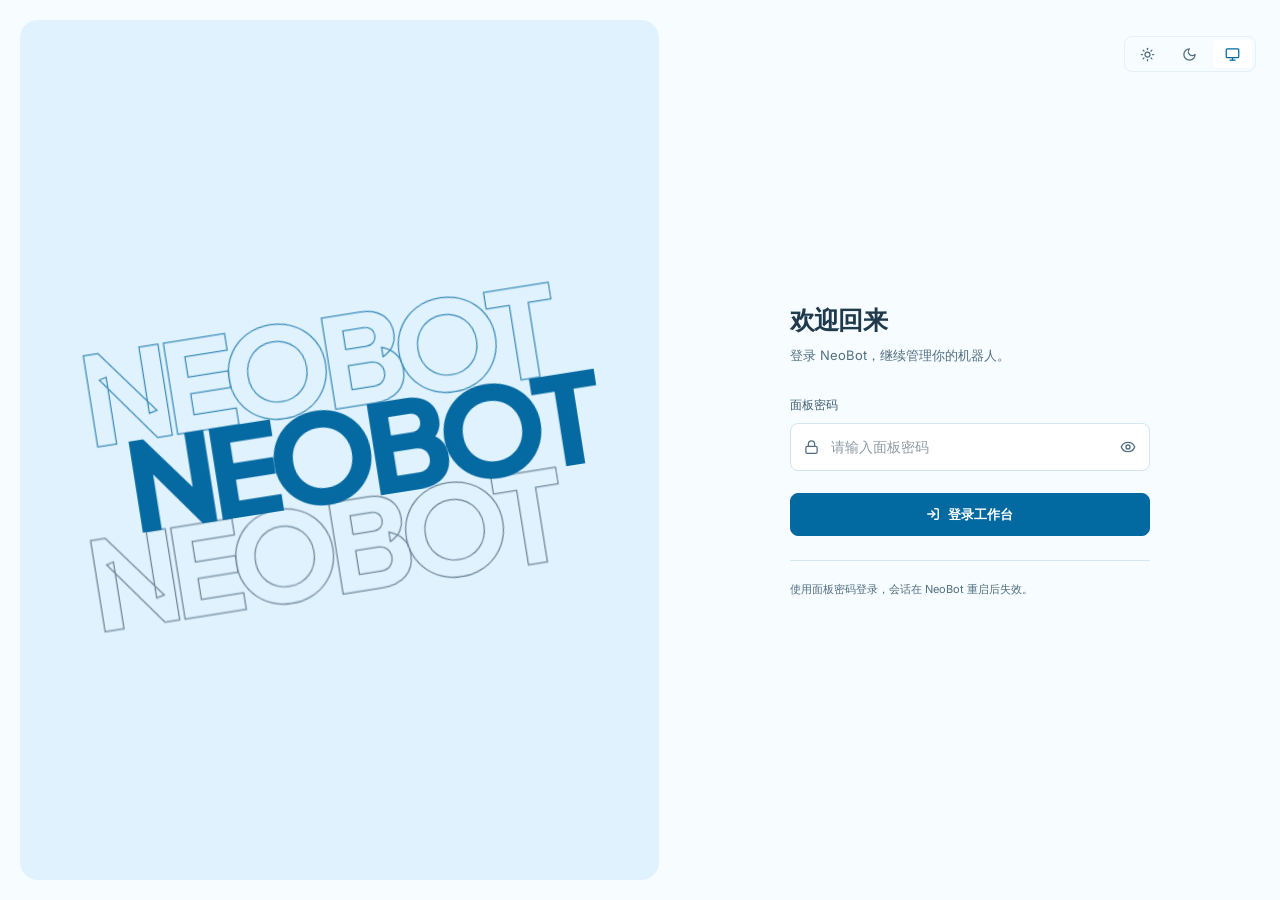
==== app/src/neobot_app/builtin_plugins/dashboard/web/index.html @ b126482a "feat(dashboard): 重构 WebUI 工作台与交互规范 ## 需求与现象  面板各页的宽度、层级、控件与滚动方式缺少统一约定，编辑器、对话框和数据总览占用空间较多；自动读取也需要与未保存" ====
<!doctype html>
<html lang="zh-CN">
  <head>
    <meta charset="UTF-8" />
    <link rel="icon" href="./image/icon.webp" />
    <meta name="viewport" content="width=device-width, initial-scale=1.0" />
    <meta name="robots" content="noindex, nofollow, nosnippet, noimageindex" />
    <title>NeoBot 面板</title>
    <script type="module" crossorigin src="./assets/index-BtHIhHZ8.js"></script>
    <link rel="stylesheet" crossorigin href="./assets/index-D9sl1xE2.css">
  </head>
  <body>
    <div id="root"></div>
  </body>
</html>
---- app/src/neobot_app/builtin_plugins/dashboard/web/assets/index-D9sl1xE2.css ----
@font-face{font-family:Inter Variable;font-style:normal;font-weight:100 900;font-display:swap;src:url(./inter-latin-wght-normal-Dx4kXJAl.woff2) format("woff2");unicode-range:U+0000-00FF,U+0131,U+0152-0153,U+02BB-02BC,U+02C6,U+02DA,U+02DC,U+0304,U+0308,U+0329,U+2000-206F,U+20AC,U+2122,U+2191,U+2193,U+2212,U+2215,U+FEFF,U+FFFD}@font-face{font-family:Plus Jakarta Sans Variable;font-style:normal;font-weight:200 800;font-display:swap;src:url(./plus-jakarta-sans-latin-wght-normal-eXO_dkmS.woff2) format("woff2");unicode-range:U+0000-00FF,U+0131,U+0152-0153,U+02BB-02BC,U+02C6,U+02DA,U+02DC,U+0304,U+0308,U+0329,U+2000-206F,U+20AC,U+2122,U+2191,U+2193,U+2212,U+2215,U+FEFF,U+FFFD}@font-face{font-family:JetBrains Mono Variable;font-style:normal;font-weight:100 800;font-display:swap;src:url(./jetbrains-mono-latin-wght-normal-B9CIFXIH.woff2) format("woff2");unicode-range:U+0000-00FF,U+0131,U+0152-0153,U+02BB-02BC,U+02C6,U+02DA,U+02DC,U+0304,U+0308,U+0329,U+2000-206F,U+20AC,U+2122,U+2191,U+2193,U+2212,U+2215,U+FEFF,U+FFFD}/*! tailwindcss v4.3.3 | MIT License | https://tailwindcss.com */@layer properties{@supports (((-webkit-hyphens:none)) and (not (margin-trim:inline))) or ((-moz-orient:inline) and (not (color:rgb(from red r g b)))){*,:before,:after,::backdrop{--tw-rotate-x:initial;--tw-rotate-y:initial;--tw-rotate-z:initial;--tw-skew-x:initial;--tw-skew-y:initial;--tw-ordinal:initial;--tw-slashed-zero:initial;--tw-numeric-figure:initial;--tw-numeric-spacing:initial;--tw-numeric-fraction:initial;--tw-outline-style:solid;--tw-blur:initial;--tw-brightness:initial;--tw-contrast:initial;--tw-grayscale:initial;--tw-hue-rotate:initial;--tw-invert:initial;--tw-opacity:initial;--tw-saturate:initial;--tw-sepia:initial;--tw-drop-shadow:initial;--tw-drop-shadow-color:initial;--tw-drop-shadow-alpha:100%;--tw-drop-shadow-size:initial}}}@layer theme{:root,:host{--font-sans:"Inter Variable", "Noto Sans SC", "Microsoft YaHei UI", "PingFang SC", "Microsoft YaHei", "Noto Sans CJK SC", sans-serif;--font-mono:"JetBrains Mono Variable", Consolas, "Microsoft YaHei UI", monospace;--spacing:.25rem;--default-transition-duration:.15s;--default-transition-timing-function:cubic-bezier(.4, 0, .2, 1);--default-font-family:"Inter Variable", "Noto Sans SC", "Microsoft YaHei UI", "PingFang SC", "Microsoft YaHei", "Noto Sans CJK SC", sans-serif;--default-mono-font-family:"JetBrains Mono Variable", Consolas, "Microsoft YaHei UI", monospace;--radius-control:8px}}@layer base{*,:after,:before,::backdrop{box-sizing:border-box;border:0 solid;margin:0;padding:0}::file-selector-button{box-sizing:border-box;border:0 solid;margin:0;padding:0}html,:host{-webkit-text-size-adjust:100%;-moz-tab-size:4;tab-size:4;line-height:1.5;font-family:var(--default-font-family,-apple-system, BlinkMacSystemFont, "Segoe UI", Roboto, "Helvetica Neue", "Noto Sans", Arial, sans-serif, "Apple Color Emoji", "Segoe UI Emoji", "Segoe UI Symbol", "Noto Color Emoji");font-feature-settings:var(--default-font-feature-settings,normal);font-variation-settings:var(--default-font-variation-settings,normal);-webkit-tap-highlight-color:transparent}hr{height:0;color:inherit;border-top-width:1px}abbr:where([title]){-webkit-text-decoration:underline dotted;text-decoration:underline dotted}h1,h2,h3,h4,h5,h6{font-size:inherit;font-weight:inherit}a{color:inherit;-webkit-text-decoration:inherit;text-decoration:inherit}b,strong{font-weight:bolder}code,kbd,samp,pre{font-family:var(--default-mono-font-family,ui-monospace, SFMono-Regular, Menlo, Monaco, Consolas, "Liberation Mono", "Courier New", monospace);font-feature-settings:var(--default-mono-font-feature-settings,normal);font-variation-settings:var(--default-mono-font-variation-settings,normal);font-size:1em}small{font-size:80%}sub,sup{vertical-align:baseline;font-size:75%;line-height:0;position:relative}sub{bottom:-.25em}sup{top:-.5em}table{text-indent:0;border-color:inherit;border-collapse:collapse}:-moz-focusring:where(:not(iframe)){outline:auto}progress{vertical-align:baseline}summary{display:list-item}ol,ul,menu{list-style:none}img,svg,video,canvas,audio,iframe,embed,object{vertical-align:middle;display:block}img,video{max-width:100%;height:auto}button,input,select,optgroup,textarea{font:inherit;font-feature-settings:inherit;font-variation-settings:inherit;letter-spacing:inherit;color:inherit;opacity:1;background-color:#0000;border-radius:0}::file-selector-button{font:inherit;font-feature-settings:inherit;font-variation-settings:inherit;letter-spacing:inherit;color:inherit;opacity:1;background-color:#0000;border-radius:0}:where(select:is([multiple],[size])) optgroup{font-weight:bolder}:where(select:is([multiple],[size])) optgroup option{padding-inline-start:20px}::file-selector-button{margin-inline-end:4px}::placeholder{opacity:1}@supports (not ((-webkit-appearance:-apple-pay-button))) or (contain-intrinsic-size:1px){::placeholder{color:currentColor}@supports (color:color-mix(in lab,red,red)){::placeholder{color:color-mix(in oklab,currentcolor 50%,transparent)}}}textarea{resize:vertical}::-webkit-search-decoration{-webkit-appearance:none}::-webkit-date-and-time-value{min-height:1lh;text-align:inherit}::-webkit-datetime-edit{display:inline-flex}::-webkit-datetime-edit-fields-wrapper{padding:0}::-webkit-datetime-edit{padding-block:0}::-webkit-datetime-edit-year-field{padding-block:0}::-webkit-datetime-edit-month-field{padding-block:0}::-webkit-datetime-edit-day-field{padding-block:0}::-webkit-datetime-edit-hour-field{padding-block:0}::-webkit-datetime-edit-minute-field{padding-block:0}::-webkit-datetime-edit-second-field{padding-block:0}::-webkit-datetime-edit-millisecond-field{padding-block:0}::-webkit-datetime-edit-meridiem-field{padding-block:0}::-webkit-calendar-picker-indicator{line-height:1}:-moz-ui-invalid{box-shadow:none}button,input:where([type=button],[type=reset],[type=submit]){-webkit-appearance:button;-moz-appearance:button;appearance:button}::file-selector-button{-webkit-appearance:button;-moz-appearance:button;appearance:button}::-webkit-inner-spin-button{height:auto}::-webkit-outer-spin-button{height:auto}[hidden]:where(:not([hidden=until-found])){display:none!important}button:not(:disabled),[role=button]:not([aria-disabled=true]){cursor:pointer}}@layer components;@layer utilities{.collapse{visibility:collapse}.visible{visibility:visible}.sr-only{clip-path:inset(50%);white-space:nowrap;border-width:0;width:1px;height:1px;margin:-1px;padding:0;position:absolute;overflow:hidden}.fixed{position:fixed}.static{position:static}.container{width:100%}@media (min-width:40rem){.container{max-width:40rem}}@media (min-width:48rem){.container{max-width:48rem}}@media (min-width:64rem){.container{max-width:64rem}}@media (min-width:80rem){.container{max-width:80rem}}@media (min-width:96rem){.container{max-width:96rem}}.block{display:block}.flex{display:flex}.grid{display:grid}.hidden{display:none}.table{display:table}.shrink-0{flex-shrink:0}.transform{transform:var(--tw-rotate-x,) var(--tw-rotate-y,) var(--tw-rotate-z,) var(--tw-skew-x,) var(--tw-skew-y,)}.resize{resize:both}.p-2{padding:calc(var(--spacing) * 2)}.p-4{padding:calc(var(--spacing) * 4)}.tabular-nums{--tw-numeric-spacing:tabular-nums;font-variant-numeric:var(--tw-ordinal,) var(--tw-slashed-zero,) var(--tw-numeric-figure,) var(--tw-numeric-spacing,) var(--tw-numeric-fraction,)}.outline{outline-style:var(--tw-outline-style);outline-width:1px}.\!filter{filter:var(--tw-blur,) var(--tw-brightness,) var(--tw-contrast,) var(--tw-grayscale,) var(--tw-hue-rotate,) var(--tw-invert,) var(--tw-saturate,) var(--tw-sepia,) var(--tw-drop-shadow,)!important}.filter{filter:var(--tw-blur,) var(--tw-brightness,) var(--tw-contrast,) var(--tw-grayscale,) var(--tw-hue-rotate,) var(--tw-invert,) var(--tw-saturate,) var(--tw-sepia,) var(--tw-drop-shadow,)}.transition{transition-property:color,background-color,border-color,outline-color,text-decoration-color,fill,stroke,--tw-gradient-from,--tw-gradient-via,--tw-gradient-to,opacity,box-shadow,transform,translate,scale,rotate,filter,-webkit-backdrop-filter,backdrop-filter,display,content-visibility,overlay,pointer-events;transition-timing-function:var(--tw-ease,var(--default-transition-timing-function));transition-duration:var(--tw-duration,var(--default-transition-duration))}}@property --tw-rotate-x{syntax:"*";inherits:false}@property --tw-rotate-y{syntax:"*";inherits:false}@property --tw-rotate-z{syntax:"*";inherits:false}@property --tw-skew-x{syntax:"*";inherits:false}@property --tw-skew-y{syntax:"*";inherits:false}@property --tw-ordinal{syntax:"*";inherits:false}@property --tw-slashed-zero{syntax:"*";inherits:false}@property --tw-numeric-figure{syntax:"*";inherits:false}@property --tw-numeric-spacing{syntax:"*";inherits:false}@property --tw-numeric-fraction{syntax:"*";inherits:false}@property --tw-outline-style{syntax:"*";inherits:false;initial-value:solid}@property --tw-blur{syntax:"*";inherits:false}@property --tw-brightness{syntax:"*";inherits:false}@property --tw-contrast{syntax:"*";inherits:false}@property --tw-grayscale{syntax:"*";inherits:false}@property --tw-hue-rotate{syntax:"*";inherits:false}@property --tw-invert{syntax:"*";inherits:false}@property --tw-opacity{syntax:"*";inherits:false}@property --tw-saturate{syntax:"*";inherits:false}@property --tw-sepia{syntax:"*";inherits:false}@property --tw-drop-shadow{syntax:"*";inherits:false}@property --tw-drop-shadow-color{syntax:"*";inherits:false}@property --tw-drop-shadow-alpha{syntax:"<percentage>";inherits:false;initial-value:100%}@property --tw-drop-shadow-size{syntax:"*";inherits:false}:root{color-scheme:light;--neutral-0: #ffffff;--neutral-50: #f6fcff;--neutral-100: #eef9ff;--neutral-200: #d2e5f0;--neutral-500: #526e80;--neutral-700: #3f5e73;--neutral-900: #1f3a4d;--sky-50: #f0f9ff;--sky-100: #e0f2fe;--sky-200: #bae6fd;--sky-300: #7dd3fc;--sky-400: #38bdf8;--sky-500: #0ea5e9;--sky-700: #0369a1;--sky-800: #075985;--bg: var(--neutral-50);--panel: var(--neutral-0);--panel-2: var(--neutral-100);--surface-elevated: var(--neutral-0);--surface-sidebar: #ffffff;--surface-hero: var(--sky-100);--surface-field: #ffffff;--border: var(--neutral-200);--border-soft: #e6f0f7;--text: var(--neutral-900);--text-secondary: var(--neutral-700);--muted: var(--neutral-500);--text-disabled: #879eae;--text-on-brand: #ffffff;--brand: var(--sky-700);--brand-hover: var(--sky-800);--brand-soft: var(--sky-100);--brand-light: var(--sky-300);--brand-mid: var(--sky-400);--brand-strong: var(--sky-800);--brand-nav: var(--neutral-500);--brand-nav-dark: var(--neutral-500);--accent: #2563eb;--accent-soft: #eaf2ff;--ok: #2c7552;--warn: #916010;--err: #bc3c36;--info: #326da8;--green: var(--ok);--amber: var(--warn);--red: var(--err);--success-soft: #e9f3ec;--warning-soft: #fbf1dc;--danger-soft: #fbece9;--info-soft: #eaf1f8;--focus-ring: color-mix(in srgb, var(--brand) 28%, transparent);--radius: 12px;--radius-control: 8px;--radius-large: 16px;--shadow: 0 1px 2px rgb(24 32 48 / 2%);--shadow-elevated: 0 16px 48px rgb(24 32 48 / 12%), 0 2px 8px rgb(24 32 48 / 4%);--font-cjk: "Noto Sans SC", "Microsoft YaHei UI", "PingFang SC", "Microsoft YaHei", "Noto Sans CJK SC";--font-sans: "Inter Variable", var(--font-cjk), system-ui, sans-serif;--font-display: "Plus Jakarta Sans Variable", var(--font-cjk), system-ui, sans-serif;--font-mono: "JetBrains Mono Variable", "Cascadia Code", Consolas, var(--font-cjk), monospace;--space-1: 4px;--space-2: 8px;--space-3: 12px;--space-4: 16px;--space-5: 20px;--space-6: 24px;--space-8: 32px;--space-10: 40px;--page-max-width: 1600px;--page-gutter: clamp(20px, 2vw, 32px);--page-gap: 28px;--card-padding: 24px;--control-height: 38px;--scrollbar-thumb: #b7cedd;--scrollbar-hover: #8daabc;--motion-fast: .12s;--motion-base: .2s;--ease-out: cubic-bezier(.2, .7, .2, 1);--z-header: 20;--z-panel: 30;--z-sidebar: 40;--z-dropdown: 60;--z-tooltip: 70;--z-modal: 900;--z-toast: 1000;--sidebar-width: 224px}html[data-theme=dark]{color-scheme:dark;--bg: #0f2238;--panel: #19304c;--panel-2: #122a43;--surface-elevated: #203b58;--surface-sidebar: #122a43;--surface-hero: #123653;--surface-field: #19304c;--border: #2a3d5e;--border-soft: #233a55;--text: #e7f6ff;--text-secondary: #bfd5e5;--muted: #9cb7cb;--text-disabled: #6b8397;--text-on-brand: #0f2238;--brand: var(--sky-300);--brand-hover: var(--sky-200);--brand-soft: #143c5a;--brand-light: var(--sky-300);--brand-mid: var(--sky-400);--brand-strong: var(--sky-200);--brand-nav: var(--muted);--brand-nav-dark: var(--muted);--accent: var(--sky-400);--accent-soft: #183e61;--ok: #8bcba2;--warn: #e3bb73;--err: #f29a91;--info: #9cbee6;--success-soft: #27392d;--warning-soft: #3b3223;--danger-soft: #422b28;--info-soft: #293442;--shadow: 0 2px 8px rgb(0 0 0 / 8%);--shadow-elevated: 0 16px 48px rgb(0 0 0 / 30%);--scrollbar-thumb: #3b5875;--scrollbar-hover: #5a7893}*{box-sizing:border-box;scrollbar-width:thin;scrollbar-color:var(--scrollbar-thumb) transparent}html,body,#root{height:100%;margin:0}html{overflow:hidden}body{overflow:hidden;background:var(--bg);color:var(--text);font:14px/1.6 var(--font-sans);-webkit-font-smoothing:antialiased}button,input,select,textarea{font:inherit}button,a,input,select,textarea{-webkit-tap-highlight-color:transparent;transition:background-color var(--motion-fast),border-color var(--motion-fast),color var(--motion-fast),box-shadow var(--motion-fast)}button:not(:disabled),summary,select:not(:disabled){cursor:pointer}button:focus-visible,a:focus-visible,summary:focus-visible,[tabindex="0"]:focus-visible{outline:2px solid var(--brand);outline-offset:3px}::selection{color:var(--text-on-brand);background:var(--brand)}code,.mono,.lv-time,.lv-msg,.log-viewport{font-family:var(--font-mono)}code{overflow-wrap:anywhere}svg{flex-shrink:0}input[type=checkbox],input[type=radio]{accent-color:var(--brand)}textarea{line-height:1.65}pre{-moz-tab-size:2;tab-size:2}hr{border:0;border-top:1px solid var(--border)}.muted{color:var(--muted)}.small{font-size:12px}.spacer{flex:1}.sr-only{position:absolute;width:1px;height:1px;padding:0;margin:-1px;overflow:hidden;clip:rect(0,0,0,0);white-space:nowrap;border:0}.page{display:flex;flex-direction:column;gap:var(--page-gap);min-width:0;width:100%;max-width:var(--page-max-width);margin:0 auto}.page--viewport{height:100%;min-height:0;overflow:hidden}.page--viewport>:not(:last-child){flex-shrink:0}.page-header{display:flex;align-items:center;justify-content:space-between;gap:20px;min-height:var(--control-height);padding:0;flex-shrink:0}.page-heading{display:flex;align-items:baseline;flex-wrap:wrap;gap:4px 14px;min-width:0}.page-title{margin:0;font:650 20px/1.4 var(--font-display);letter-spacing:-.3px;flex-shrink:0}.page-description{margin:0;color:var(--muted);font-size:12px;max-width:68ch;line-height:1.6}.page-actions{display:flex;align-items:center;flex-wrap:wrap;justify-content:flex-end;gap:8px;min-width:0}.page>.page-header{margin-bottom:-8px}.card{min-width:0;padding:var(--card-padding);background:var(--panel);border:1px solid var(--border);border-radius:var(--radius);box-shadow:var(--shadow)}.card-head{display:flex;align-items:center;justify-content:space-between;gap:12px;margin-bottom:18px;flex-wrap:wrap}.card-head h3{margin:0;font-size:14px;font-weight:650;letter-spacing:-.15px}.grid{display:grid;gap:var(--space-6);min-width:0}.stats{grid-template-columns:repeat(4,minmax(0,1fr))}.two-col{grid-template-columns:repeat(2,minmax(0,1fr))}.empty{padding:34px 16px;text-align:center;color:var(--muted)}.icon-btn{width:34px;height:34px;display:inline-flex;align-items:center;justify-content:center;flex-shrink:0;padding:0;background:transparent;border:1px solid var(--border);border-radius:var(--radius-control);color:var(--text-secondary)}.icon-btn:hover:not(:disabled){background:var(--panel-2);color:var(--brand);border-color:var(--brand)}.icon-btn:disabled,.btn:disabled,.btn-sm:disabled{cursor:not-allowed;color:var(--text-disabled)}.input{min-width:0;height:var(--control-height);padding:0 11px;border:1px solid var(--border);border-radius:var(--radius-control);background:var(--surface-field);color:var(--text)}.input::placeholder{color:var(--muted);opacity:.85}.input:focus{outline:none;border-color:var(--brand);box-shadow:0 0 0 3px var(--focus-ring)}.input:disabled{background:var(--panel-2);color:var(--text-disabled);cursor:not-allowed}textarea.input{height:auto;padding:10px 12px}.btn,.btn-sm{display:inline-flex;align-items:center;justify-content:center;gap:7px;flex-shrink:0;white-space:nowrap;border:1px solid var(--border);border-radius:var(--radius-control);background:var(--panel);color:var(--text-secondary);font-size:13px;font-weight:550;text-decoration:none}.btn{min-height:var(--control-height);padding:7px 13px}.btn-sm{min-height:30px;padding:4px 10px;font-size:12px}.btn:hover:not(:disabled),.btn-sm:hover:not(:disabled){background:var(--panel-2);border-color:color-mix(in srgb,var(--muted) 45%,var(--border))}.btn.primary,.btn-sm.primary{background:var(--brand);border-color:var(--brand);color:var(--text-on-brand)}.btn.primary:hover:not(:disabled),.btn-sm.primary:hover:not(:disabled){background:var(--brand-hover);border-color:var(--brand-hover)}.btn.ghost,.btn-sm.ghost{background:transparent;border-color:transparent}.btn.danger,.btn-sm.danger{color:var(--err);border-color:color-mix(in srgb,var(--err) 35%,var(--border))}.btn.danger:hover:not(:disabled),.btn-sm.danger:hover:not(:disabled){background:var(--danger-soft);border-color:var(--err)}.button-spinner{animation:spin .9s linear infinite}@keyframes spin{to{transform:rotate(360deg)}}.tag{display:inline-flex;align-items:center;gap:4px;border-radius:5px;padding:2px 7px;font-size:11px;font-weight:550;white-space:nowrap;line-height:1.5}.tag.ok{background:var(--success-soft);color:var(--ok)}.tag.warn{background:var(--warning-soft);color:var(--warn)}.tag.err{background:var(--danger-soft);color:var(--err)}.tag.info{background:var(--info-soft);color:var(--info)}.tag.debug{background:var(--panel-2);color:var(--muted)}.stat-card{position:relative;overflow:hidden;padding:20px}.stat-label{color:var(--muted);font-size:12px;font-weight:500}.stat-value{margin:8px 0 3px;color:var(--text);font:650 28px/1.25 var(--font-display);letter-spacing:-.9px;font-variant-numeric:tabular-nums;overflow-wrap:anywhere}.stat-sub{color:var(--muted);font-size:11px}.stat-icon{display:flex;align-items:center;justify-content:center;width:32px;height:32px;background:var(--brand-soft);color:var(--brand);border-radius:8px;margin-bottom:14px}.stat-icon svg{width:16px;height:16px}.stat-icon.accent{color:var(--accent);background:var(--accent-soft)}.stat-spark{position:absolute;bottom:10px;right:10px;width:92px;height:32px;opacity:.6;pointer-events:none}.stat-spark .spark{height:32px}.spark{width:100%;height:80px}.spark-line{fill:none;stroke:var(--brand);stroke-width:2;vector-effect:non-scaling-stroke}.spark-area{fill:var(--brand-soft);stroke:none}.spark-empty{color:var(--muted);padding:24px 0;text-align:center}.linechart{width:100%;height:180px}.lc-wrap{position:relative;width:100%}.lc-line{fill:none;stroke:var(--brand);stroke-width:2;vector-effect:non-scaling-stroke}.lc-area{fill:var(--brand-soft);stroke:none}.lc-grid line{stroke:var(--border-soft);stroke-width:1;vector-effect:non-scaling-stroke}.lc-grid text{fill:var(--muted);font-size:10px}.lc-empty-text{fill:var(--muted);font-size:12px}.lc-cursor{pointer-events:none}.lc-guide{stroke:var(--brand);stroke-width:1;stroke-dasharray:3 3;opacity:.7;vector-effect:non-scaling-stroke}.lc-dot{fill:var(--panel);stroke:var(--brand);stroke-width:2.5;vector-effect:non-scaling-stroke}.lc-tooltip{position:absolute;z-index:var(--z-tooltip);display:flex;flex-direction:column;gap:2px;max-width:260px;padding:10px 12px;border:1px solid var(--border);border-radius:var(--radius-control);background:var(--surface-elevated);box-shadow:var(--shadow-elevated);font-size:11px;line-height:1.5;white-space:nowrap;pointer-events:none}.lc-tooltip-name,.lc-tooltip-label,.lc-tooltip-row-label{color:var(--muted)}.lc-tooltip-value,.lc-tooltip-row-value{color:var(--text);font-weight:600;font-variant-numeric:tabular-nums}.lc-tooltip-row{display:flex;align-items:baseline;justify-content:space-between;gap:14px;margin-top:2px}.lc-tooltip-value+.lc-tooltip-row{margin-top:6px;padding-top:6px;border-top:1px solid var(--border-soft)}.modal-backdrop{position:fixed;top:0;right:0;bottom:0;left:0;z-index:var(--z-modal);background:#0f223861;-webkit-backdrop-filter:blur(3px);backdrop-filter:blur(3px)}.modal{position:fixed;top:50%;left:50%;transform:translate(-50%,-50%);z-index:var(--z-modal);width:460px;max-width:calc(100vw - 32px);max-height:calc(100dvh - 48px);display:flex;flex-direction:column;overflow:hidden;border:1px solid var(--border);border-radius:14px;background:var(--panel);box-shadow:var(--shadow-elevated)}.modal-head{display:flex;align-items:center;justify-content:space-between;flex-shrink:0;gap:12px;padding:14px 20px;border-bottom:1px solid var(--border-soft)}.modal-head h3{margin:0;font-size:16px;font-weight:650}.modal-head .icon-btn{border-color:transparent}.modal-body{flex:1 1 auto;padding:20px;overflow-y:auto;min-height:0;overscroll-behavior:contain}.modal-body>:first-child{margin-top:0}.modal-body>:last-child{margin-bottom:0}.modal-body>.cfg-row,.modal-body>form>.cfg-row{padding-block:10px}.modal-body>.cfg-row:first-child,.modal-body>form>.cfg-row:first-child{padding-top:0}.modal-body>.cfg-row>.cfg-label,.modal-body>form>.cfg-row>.cfg-label{padding-top:0}.modal-footer{flex-shrink:0;padding:14px 20px;border-top:1px solid var(--border-soft);background:var(--panel)}.modal-footer .modal-actions{margin:0}.modal.modal-wide{width:900px}.modal .cfg-row{grid-template-columns:1fr;gap:7px}.modal .cfg-control{width:100%}.modal-actions{display:flex;justify-content:flex-end;flex-wrap:wrap;gap:8px;margin-top:20px}.confirm-description{margin:0;color:var(--text-secondary);line-height:1.8;white-space:pre-wrap}@media (max-width: 1000px){.stats{grid-template-columns:repeat(2,minmax(0,1fr))}}@media (max-width: 850px){.two-col{grid-template-columns:minmax(0,1fr)}}@media (max-width: 600px){:root{--page-gap: 20px;--card-padding: 20px}.page{gap:var(--page-gap)}.page-header{display:grid;grid-template-columns:minmax(0,1fr) auto;align-items:center;gap:6px 12px}.page-heading{display:contents}.page-title{grid-column:1;grid-row:1;font-size:19px}.page-description{grid-column:1 / -1;grid-row:2;margin:0;font-size:12px}.page-actions{grid-column:2;grid-row:1;justify-content:flex-end;gap:6px;max-width:216px}.page-actions .btn{min-height:34px;padding:6px 9px;font-size:12px}.card,.stat-card{padding:16px}.stat-value{font-size:24px}.stat-spark{display:none}.modal{max-width:calc(100vw - 20px);max-height:calc(100dvh - 24px)}.modal-head,.modal-footer{padding:12px 16px}.modal-body{padding:16px}}@media (pointer: coarse){.btn,.icon-btn{min-height:42px}.icon-btn{min-width:42px}}@media (prefers-reduced-motion: reduce){*,*:before,*:after{animation-duration:.01ms!important;animation-iteration-count:1!important;transition-duration:.01ms!important;scroll-behavior:auto!important}}.btn:disabled,.btn.primary:disabled,.btn.danger:disabled,.btn-sm:disabled{opacity:1;cursor:not-allowed;filter:none;background:var(--panel-2);border-color:var(--border);color:var(--brand-nav)}.inline-check{display:inline-flex;align-items:center;gap:6px}.btn.danger{color:var(--err);border-color:color-mix(in srgb,var(--err) 40%,var(--border))}.btn.danger:hover:not(:disabled){background:color-mix(in srgb,var(--err) 10%,transparent);border-color:var(--err)}mark{background:#f59e0b33;color:var(--warn);border-radius:3px;padding:0 2px;font-weight:700}.dirty-label{color:var(--warn)}.section-link{display:inline-flex;align-items:center;gap:4px;color:var(--muted);text-decoration:none;font-size:12px}.section-link:hover{color:var(--brand)}.section-link svg{width:14px;height:14px}.stat-card .stat-value{overflow:hidden;text-overflow:ellipsis;white-space:nowrap}.stat-card .stat-sub{overflow-wrap:anywhere}.config-tabs{display:flex;justify-content:space-between;align-items:center;border-bottom:1px solid var(--border);margin-bottom:26px;gap:10px}.config-tabs>div{display:flex;gap:20px}.config-tabs button{display:inline-flex;align-items:center;gap:7px;min-height:42px;border:none;border-bottom:2px solid transparent;background:none;color:var(--muted);padding:12px 0;cursor:pointer;font-size:13px;white-space:nowrap}.config-tabs button svg{width:15px}.config-tabs button.active{color:var(--brand-hover);border-bottom-color:var(--brand-hover);font-weight:600}@media (max-width: 740px){.config-tabs>.small{display:none}}.select-control{display:inline-flex;align-items:center;justify-content:space-between;gap:12px;min-width:0;height:var(--control-height);flex-shrink:0;padding:0 12px;border:1px solid var(--border);border-radius:var(--radius-control);color:var(--text);background:var(--surface-field);font:500 12px var(--font-sans);text-align:left;cursor:pointer}.select-control>span:first-child{overflow:hidden;text-overflow:ellipsis;white-space:nowrap}.select-control-icon{display:flex;flex-shrink:0;color:var(--muted)}.select-control:hover:not(:disabled){border-color:var(--muted)}.select-control:focus-visible,.select-control[data-state=open]{outline:2px solid var(--brand);outline-offset:2px}.select-control:disabled{opacity:.5;cursor:not-allowed}.select-control-menu{z-index:calc(var(--z-modal) + 10);width:max-content;min-width:var(--radix-select-trigger-width);max-width:min(440px,calc(100vw - 24px));max-height:min(320px,var(--radix-select-content-available-height));overflow:hidden;color:var(--text);background:var(--panel);border:1px solid var(--border);border-radius:var(--radius-control);box-shadow:0 8px 24px #00000016}.select-control-options{padding:5px}.select-control-group+.select-control-group{margin-top:4px;padding-top:4px;border-top:1px solid var(--border)}.select-control-group-label{padding:7px 10px;color:var(--muted);font-size:11px;font-weight:600;line-height:1.5}.select-control-option{position:relative;display:flex;align-items:center;gap:12px;min-height:34px;padding:8px 32px 8px 10px;border-radius:5px;font-size:12px;line-height:1.45;overflow-wrap:anywhere;outline:none;cursor:pointer;-webkit-user-select:none;user-select:none}.select-control-option[data-highlighted]{background:var(--panel-2)}.select-control-option[data-state=checked]{color:var(--brand);background:var(--brand-soft);font-weight:600}.select-control-option[data-disabled]{opacity:.4;pointer-events:none}.select-control-check{position:absolute;right:10px;display:flex}.select-control-scroll{display:flex;align-items:center;justify-content:center;height:22px;color:var(--muted)}@media (max-width: 760px){.select-control-option{min-height:40px}}.info-bar-host{position:fixed;right:24px;bottom:24px;z-index:var(--z-toast);display:flex;flex-direction:column;width:420px;max-width:calc(100vw - 32px)}.info-bar-host[data-details-open=true]{visibility:hidden;pointer-events:none}.info-bar{display:grid;grid-template-columns:18px minmax(0,1fr) 28px;align-items:start;gap:10px;padding:12px;background:var(--surface-elevated);border:1px solid var(--border);border-left:3px solid var(--brand);border-radius:var(--radius);box-shadow:var(--shadow-elevated);font-size:13px}.info-bar.ok{border-left-color:var(--ok)}.info-bar.warn{border-left-color:var(--warn)}.info-bar.err{border-left-color:var(--err)}.info-bar-icon{margin-top:2px;color:var(--brand)}.info-bar.ok .info-bar-icon{color:var(--ok)}.info-bar.warn .info-bar-icon{color:var(--warn)}.info-bar.err .info-bar-icon{color:var(--err)}.info-bar-content{min-width:0}.info-bar-title{display:block;overflow:hidden;white-space:nowrap;text-overflow:ellipsis;font-weight:650;line-height:1.6}.info-bar-message{display:-webkit-box;-webkit-line-clamp:2;-webkit-box-orient:vertical;overflow:hidden;overflow-wrap:anywhere;margin:3px 0 0;color:var(--muted);font-size:12px;line-height:1.6}.info-bar-details,.info-bar-close{display:inline-flex;align-items:center;justify-content:center;border:0;background:transparent;cursor:pointer}.info-bar-details{min-height:26px;margin-top:3px;padding:2px 0;color:var(--brand-hover);font-size:11px;font-weight:600}.info-bar-close{width:28px;height:28px;margin-top:-3px;border-radius:6px;color:var(--muted)}.info-bar-close:hover{background:var(--panel-2);color:var(--text)}.info-bar-details:hover{text-decoration:underline}.info-bar-detail-content{overflow-wrap:anywhere}.info-bar-detail-content>h4{margin:0;font-size:14px}.info-bar-detail-content>p{margin:12px 0 0;color:var(--muted);white-space:pre-wrap;line-height:1.8}.info-bar-detail-extra{margin-top:16px}.info-bar-detail-extra pre{white-space:pre-wrap;overflow-wrap:anywhere}@media (max-width: 600px){.info-bar-host{right:16px;bottom:16px}}@media (pointer: coarse){.info-bar{grid-template-columns:18px minmax(0,1fr) 42px;gap:8px}.info-bar-close{width:42px;height:42px;margin-top:-4px}.info-bar-details{min-height:40px}}.cfg-errors{margin:6px 0 0;padding-left:18px;font-size:12px;line-height:1.7}.cfg-errors code{color:var(--err, #d9534f)}.workspace-empty{display:flex;flex:1;flex-direction:column;align-items:center;justify-content:center;text-align:center;padding:50px 20px;color:var(--muted)}.workspace-empty>svg{width:36px;height:36px;opacity:.6;margin-bottom:14px}.workspace-empty h2,.workspace-empty h3{color:var(--text);font-size:16px;margin:4px 0}.workspace-empty p{font-size:12px;line-height:1.8}.workspace-error,.config-notice{display:flex;flex-wrap:wrap;align-items:center;gap:10px;padding:14px 16px;margin:14px 0;border-radius:6px;font-size:13px;line-height:1.7;overflow-wrap:anywhere}.workspace-error{background:color-mix(in srgb,var(--err) 8%,transparent);color:var(--err);border:1px solid color-mix(in srgb,var(--err) 20%,transparent)}.config-notice{background:color-mix(in srgb,var(--ok) 8%,transparent);color:var(--ok)}.config-notice.warning{background:color-mix(in srgb,var(--warn) 8%,transparent);color:var(--warn)}.inline-alert{--alert-color: var(--info);--alert-surface: var(--info-soft);display:flex;align-items:flex-start;gap:12px;min-width:0;padding:14px 16px;border:1px solid color-mix(in srgb,var(--alert-color) 20%,var(--border-soft));border-radius:var(--radius-control);background:var(--alert-surface);color:var(--alert-color);font-size:13px;line-height:1.65}.inline-alert--error{--alert-color: var(--err);--alert-surface: var(--danger-soft)}.inline-alert--warning{--alert-color: var(--warn);--alert-surface: var(--warning-soft)}.inline-alert--success{--alert-color: var(--ok);--alert-surface: var(--success-soft)}.inline-alert-icon{flex:0 0 auto;margin-top:2px}.inline-alert-content{flex:1;min-width:0;overflow-wrap:anywhere}.inline-alert-title{font-weight:600}.inline-alert-description{color:var(--text-secondary)}.inline-alert-title+.inline-alert-description{margin-top:3px}.inline-alert-description>:first-child{margin-top:0}.inline-alert-description>:last-child{margin-bottom:0}.inline-alert .cfg-errors{margin:6px 0 0;padding-left:18px}.inline-alert-actions{display:flex;align-items:center;flex-wrap:wrap;align-self:center;gap:8px;flex-shrink:0}@media (max-width: 800px){.inline-alert{flex-wrap:wrap}.inline-alert-content{flex-basis:calc(100% - 32px)}.inline-alert-actions{padding-left:29px}}.model-table{width:100%;border-collapse:collapse;font-size:13px}.model-table th{text-align:left;font-size:12px;color:var(--muted, #889);padding:6px 8px;border-bottom:1px solid var(--border)}.model-table td{padding:7px 8px;border-bottom:1px dashed var(--border);vertical-align:top}.model-table code{font-size:12px}.table-scroll{min-width:0;max-width:100%;overflow-x:auto;overscroll-behavior-inline:contain;border-radius:var(--radius-control)}.table-scroll:focus-visible{outline-offset:-2px}.table-scroll-hint{display:none;margin:0;color:var(--muted);font-size:12px}.workspace{display:grid;grid-template-columns:var(--workspace-panel-width, 264px) minmax(0,1fr);flex:1;min-width:0;min-height:0;overflow:hidden;border:1px solid var(--border);border-radius:var(--radius-large);background:var(--panel)}.workspace-panel,.workspace-editor{display:flex;flex-direction:column;min-width:0;min-height:0;position:relative}.workspace-panel{border-right:1px solid var(--border-soft);background:var(--surface-sidebar, var(--panel))}.workspace-panel>.workspace-scroll,.workspace-editor>.workspace-scroll{flex:1;min-height:0;min-width:0;overflow:auto;overscroll-behavior:contain}@media (max-width: 1100px){.workspace{--workspace-panel-width: 248px}}@media (max-width: 740px){.workspace{display:flex}.workspace-panel{width:100%;border-right:0}.workspace-editor{display:none;width:100%}.workspace.show-detail .workspace-panel{display:none}.workspace.show-detail .workspace-editor{display:flex}}.cfg-top-tabs{align-items:center;justify-content:space-between}.config-card{display:flex;flex-direction:column;gap:14px}.config-toolbar .config-tabs{margin-bottom:0}.config-toolbar .btn{min-height:34px;height:auto;padding-top:7px;padding-bottom:7px}.config-body{display:block}.config-page{padding:0}.config-page>.page-header{align-items:center;flex-direction:row;flex-wrap:wrap;gap:12px 20px}.config-page>.page-header>.page-heading{flex:1 1 180px;min-width:0}.config-page>.page-header>.page-actions{flex:0 0 auto;max-width:100%;margin-left:auto}.config-page .cfg-top-tabs{flex-shrink:0;max-width:100%;margin:0;padding:4px;border:1px solid var(--border-soft);border-radius:var(--radius);background:var(--surface-sidebar, var(--panel))}.config-page .cfg-top-tabs>div{gap:4px}.config-page .cfg-top-tabs button{min-height:34px;padding:7px 14px;border:0;border-radius:var(--radius-control);font-weight:550}.config-page .cfg-top-tabs button.active{color:var(--brand-hover);background:var(--panel);box-shadow:0 1px 3px color-mix(in srgb,var(--text) 7%,transparent)}.config-page .config-card{display:flex;flex:1;flex-direction:column;gap:0;min-height:0;min-width:0;padding:0;overflow:hidden;border-radius:var(--radius-large)}.config-panel-scroll{flex:1;min-width:0;min-height:0;padding:24px;overflow:auto;overscroll-behavior:contain}.config-panel-scroll>.card-head{flex-wrap:wrap;gap:10px}.config-toolbar{display:flex;flex-wrap:wrap;align-items:center;gap:8px;margin-bottom:20px}.config-toolbar>.config-tabs{margin:0;border:0}.config-toolbar>.config-tabs>div{gap:4px}.config-toolbar>.config-tabs button{padding:8px 12px;border-radius:var(--radius-control);border:0;min-height:36px}.config-toolbar>.config-tabs button.active{background:var(--brand-soft)}.config-history-action{min-width:36px;padding-right:10px;padding-left:10px}.config-history-action>span{font-size:11px;font-variant-numeric:tabular-nums}.config-more-actions .config-secondary-action{min-height:30px;padding:5px 8px;background:transparent;border-color:transparent;color:var(--muted);font-size:12px}.config-more-actions .config-secondary-action:hover:not(:disabled){background:var(--panel-2);color:var(--text)}.cfg-search{flex:1 1 220px;max-width:400px}.config-card-editor>.config-toolbar{flex-shrink:0;padding:12px 20px;margin:0;border-bottom:1px solid var(--border-soft)}.config-more-actions{flex:0 0 auto;position:relative;margin-left:auto}.config-action-disclosure>summary,.config-mobile-action-label{display:none}.config-disclosure-content{display:flex;align-items:center;justify-content:flex-end;flex-wrap:wrap;gap:6px}.config-more-actions>summary{display:list-item;list-style-position:inside;padding:8px 10px;min-height:36px;border:1px solid var(--border);border-radius:var(--radius-control);background:var(--panel);color:var(--text-secondary);font-size:12px;line-height:18px;white-space:nowrap;cursor:pointer}.config-more-actions>summary:focus-visible{outline:2px solid var(--brand);outline-offset:3px}.config-more-actions .config-disclosure-content{position:absolute;top:calc(100% + 8px);right:0;z-index:var(--z-dropdown);display:flex;flex-direction:column;align-items:stretch;gap:4px;width:208px;max-width:calc(100vw - 64px);padding:8px;border:1px solid var(--border);border-radius:var(--radius);background:var(--panel);box-shadow:var(--shadow-elevated)}.config-more-actions .config-disclosure-content>.btn{justify-content:flex-start;width:100%;min-height:36px;padding:8px 10px;font-size:12px}.config-more-actions .config-mobile-action-label{display:inline;font-size:12px}.config-card-editor>:is(.config-notice,.workspace-error){flex-shrink:0;margin:12px 24px 0;max-height:25vh;overflow:auto}.config-card-editor>.config-body{flex:1;min-height:0;min-width:0;overflow:hidden}.config-card-editor>.config-source-body{display:flex;flex-direction:column;gap:0;padding:0}.source-editor-heading{display:flex;align-items:center;justify-content:space-between;flex-shrink:0;gap:12px;min-height:42px;padding:10px 20px;border-bottom:1px solid var(--border-soft);color:var(--muted);font-size:11px}.source-editor-heading>span:first-child{display:flex;align-items:center;gap:8px;min-width:0;color:var(--text-secondary)}.source-editor-heading code{overflow:hidden;text-overflow:ellipsis;white-space:nowrap;font-family:var(--font-mono)}.source-editor-heading>span:last-child{flex-shrink:0;font-variant-numeric:tabular-nums}.source-editor-hint{flex-shrink:0;margin:0;padding:8px 20px;border-top:1px solid var(--border-soft);background:var(--surface-sidebar, var(--panel-2));color:var(--muted);font-size:11px;line-height:1.6}.config-footer{display:flex;flex-shrink:0;flex-wrap:wrap;align-items:center;gap:10px;margin:0;padding:16px 24px;border-top:1px solid var(--border-soft);background:var(--panel)}.config-footer>span{display:inline-flex;align-items:center;gap:8px;min-width:0;overflow-wrap:anywhere;font-size:12px}.config-footer>.small{max-width:26%;overflow:hidden;text-overflow:ellipsis;white-space:nowrap}.config-card-editor>.config-main-toolbar{position:relative;flex-wrap:nowrap;gap:6px;padding:8px 12px}.config-card-editor>.config-main-toolbar>.config-tabs{flex:0 0 auto;margin:0}.config-main-toolbar>.config-tabs button{min-height:34px;padding:6px 9px;font-size:12px}.config-card-editor>.config-main-toolbar>.cfg-search{flex:1 1 130px;order:0;width:0;min-width:96px;max-width:none;min-height:34px;padding:6px 10px;font-size:12px}.config-toolbar-spacer{flex:1;min-width:0}.config-sync-status{display:inline-flex;flex:0 1 auto;align-items:center;gap:5px;min-width:0;max-width:118px;font-size:11px}.config-sync-status>span{overflow:hidden;text-overflow:ellipsis;white-space:nowrap}.config-main-toolbar>.btn-sm,.config-runtime-inline>.btn-sm{flex:0 0 auto;min-height:34px;padding:6px 9px;font-size:12px;white-space:nowrap}.config-runtime-inline{display:flex;flex:0 0 auto;align-items:center;gap:6px}.config-main-toolbar>.config-more-actions{margin:0}.config-main-toolbar>.config-more-actions>summary{display:flex;align-items:center;justify-content:center;min-height:34px;padding:6px 8px;list-style:none}.config-main-toolbar>.config-more-actions>summary::-webkit-details-marker{display:none}.config-main-toolbar>.config-more-actions>summary>svg{display:none}.config-main-toolbar .config-disclosure-content>:is(.btn,.btn-sm){justify-content:flex-start;width:100%;min-height:36px;padding:8px 10px;border-color:transparent;background:transparent;font-size:12px}.config-main-toolbar .config-disclosure-content{max-height:min(540px,calc(100dvh - 200px));overflow-y:auto}.config-main-toolbar .config-disclosure-content>.input{width:100%;min-width:0;min-height:40px;font-size:12px}.config-menu-divider{height:1px;margin-block:4px;background:var(--border-soft)}.config-card-editor>.config-main-toolbar[data-compact=true]{padding:8px 10px}.config-main-toolbar[data-compact=true]>.config-sync-status{display:none}.config-main-toolbar[data-compact=true]>.config-tabs button,.config-main-toolbar[data-compact=true]>.config-save-button{min-height:40px;padding-inline:8px}.config-main-toolbar[data-compact=true]>.config-more-actions{position:static}.config-main-toolbar[data-compact=true]>.config-more-actions>summary{width:40px;min-height:40px;padding:8px;font-size:0}.config-main-toolbar[data-compact=true]>.config-more-actions>summary>svg{display:block;width:16px;height:16px}.config-main-toolbar[data-compact=true] .config-disclosure-content{right:10px;width:260px;max-width:calc(100% - 20px)}.config-main-toolbar[data-compact=true] .config-disclosure-content>:is(.btn,.btn-sm){min-height:40px}.config-page .model-table{min-width:0}.config-table-scroll{min-width:0;overflow-x:auto;overscroll-behavior-x:contain}.prompts-page>.panel-skeleton{flex:1;min-height:0}@media (max-width: 1100px){.config-footer>.small{display:none}}@media (max-width: 740px){.config-page>.page-header{flex-direction:column;align-items:stretch}.config-page>.page-header>.page-heading,.config-page>.page-header>.page-actions{flex:initial;width:100%;margin-left:0}.config-page .cfg-top-tabs{width:100%}.config-page .cfg-top-tabs>div{display:grid;grid-template-columns:repeat(4,minmax(0,1fr));width:100%}.config-page .cfg-top-tabs button{width:100%;min-width:0;padding:8px 6px;font-size:12px}.config-panel-scroll{padding:18px}.config-page .config-toolbar{gap:6px;margin-bottom:12px}.config-card-editor>.config-toolbar{padding:14px 16px 12px;margin-bottom:0}.config-toolbar>.cfg-search{max-width:none;flex-basis:100%;order:-1}.config-toolbar .spacer{display:none}.config-toolbar>.config-tabs{margin-right:auto}.config-toolbar>.config-tabs button{padding:8px;font-size:12px}.config-history-action{width:34px;min-width:34px;padding-inline:0}.config-card-editor>:is(.config-notice,.workspace-error){margin:10px 16px 0}.config-footer{padding:12px 16px;gap:8px}.config-footer>.btn{flex:1;min-height:36px;padding:6px 8px;font-size:12px}.config-footer>span{flex-basis:100%}.config-footer .spacer{display:none}.config-card-editor>.config-source-body{padding:0}.source-editor-heading,.source-editor-hint{padding-inline:16px}}@media (max-width: 640px){.config-more-actions{flex:0 0 auto;margin-left:auto}.config-action-disclosure{position:relative}.config-action-disclosure>summary{display:list-item;list-style-position:inside;padding:8px 10px;min-height:36px;border:1px solid var(--border);border-radius:var(--radius-control);background:var(--panel);color:var(--text-secondary);font-size:12px;line-height:18px;white-space:nowrap;cursor:pointer}.config-action-disclosure>summary:focus-visible{outline:2px solid var(--brand);outline-offset:3px}.config-action-disclosure .config-disclosure-content{position:absolute;top:calc(100% + 8px);right:0;z-index:var(--z-dropdown);display:flex;flex-direction:column;align-items:stretch;gap:4px;width:208px;max-width:calc(100vw - 64px);padding:8px;border:1px solid var(--border);border-radius:var(--radius);background:var(--panel);box-shadow:var(--shadow-elevated)}.config-action-disclosure .config-disclosure-content>.btn{justify-content:flex-start;width:100%;min-height:36px;padding:8px 10px;font-size:12px}.config-mobile-action-label{display:inline}.config-editor-footer{position:relative;display:grid;grid-template-columns:minmax(0,1fr) auto auto;gap:8px;padding:12px 14px}.config-editor-footer>span{gap:6px;font-size:11px;line-height:1.5}.config-editor-footer>.small,.config-editor-footer>.spacer{display:none}.config-editor-footer .config-runtime-actions{position:static}.config-editor-footer .config-runtime-actions .config-disclosure-content{top:auto;bottom:calc(100% + 8px);right:14px;max-width:calc(100% - 28px)}.config-editor-footer>.btn{padding:8px 10px}}.cfg-tree{display:grid;grid-template-columns:210px 1fr;gap:0;border:1px solid var(--border);border-radius:12px;overflow:hidden;background:var(--panel);min-height:420px}.cfg-tree-side{display:flex;flex-direction:column;background:var(--panel-2);border-right:1px solid var(--border);min-width:0}.cfg-tree-cap{padding:10px 12px 6px;color:var(--muted);font-size:11px;letter-spacing:.04em}.cfg-tree-cap b{color:var(--brand)}.cfg-tree-nav{display:flex;flex-direction:column;gap:2px;padding:0 8px 8px;overflow-y:auto;flex:1}.cfg-tree-item{display:flex;align-items:center;gap:6px;width:100%;border:1px solid transparent;background:transparent;color:var(--text);border-radius:9px;padding:6px 9px;font:inherit;font-size:12.5px;text-align:left;cursor:pointer}.cfg-tree-item:hover{background:var(--brand-soft)}.cfg-tree-item.on{background:var(--brand-soft);border-color:var(--brand);font-weight:600}.cfg-tree-item .cfg-tree-name{flex:1;min-width:0;overflow:hidden;text-overflow:ellipsis;white-space:nowrap}.cfg-tree-count{color:var(--muted);font-size:11px;font-variant-numeric:tabular-nums}.cfg-tree-badge{font-size:9.5px;border:1px solid var(--warn);color:var(--warn);border-radius:5px;padding:0 4px}.cfg-tree-empty{color:var(--muted);font-size:12px;padding:8px 10px;margin:0}.cfg-tree-side-foot{display:flex;gap:6px;flex-wrap:wrap;padding:8px;border-top:1px solid var(--border)}.cfg-tree-body{padding:12px 16px;min-width:0;overflow-x:hidden}.cfg-tree-head{display:flex;align-items:baseline;gap:10px;margin-bottom:6px}.cfg-tree-head h3{margin:0;font-size:15px}.cfg-tree-body .cfg-root{gap:0}.cfg-tree-body .cfg-group{border:none;padding:0;background:transparent}:is(.config-page,.modal) .cfg-tree{border-color:var(--border-soft);border-radius:var(--radius);grid-template-columns:224px minmax(0,1fr)}.config-card-editor .cfg-tree{height:100%;min-height:0;border:0;border-radius:0}:is(.config-page,.modal) .cfg-tree-side{min-height:0;background:var(--surface-sidebar, var(--panel-2));border-color:var(--border-soft)}.cfg-tree-select{display:none}:is(.config-page,.modal) .cfg-tree-cap{flex-shrink:0;padding:18px 20px 12px;font-size:12px;letter-spacing:0}:is(.config-page,.modal) .cfg-tree-nav{min-height:0;gap:4px;padding:0 12px 18px;overscroll-behavior:contain}:is(.config-page,.modal) .cfg-tree-item{min-height:40px;flex-shrink:0;padding:10px 12px;font-size:13px;border-radius:var(--radius-control)}:is(.config-page,.modal) .cfg-tree-item.on{border-color:transparent;color:var(--brand-hover)}:is(.config-page,.modal) .cfg-tree-body{min-height:0;padding:20px 24px}.config-card-editor .cfg-tree-body{overflow-y:auto;overscroll-behavior:contain}:is(.config-page,.modal) .cfg-tree-head{align-items:center;min-height:32px;margin-bottom:8px}:is(.config-page,.modal) .cfg-tree-head h3{font-size:16px}.cfg-section-help{position:relative;margin-left:auto}.cfg-section-help>summary{display:flex;align-items:center;justify-content:center;width:32px;height:32px;list-style:none;border-radius:6px;color:var(--muted);cursor:pointer}.cfg-section-help>summary::-webkit-details-marker{display:none}.cfg-section-help>summary:hover,.cfg-section-help[open]>summary{color:var(--brand);background:var(--brand-soft)}.cfg-section-help-content{position:absolute;z-index:var(--z-dropdown);top:calc(100% + 4px);right:0;width:min(320px,calc(100vw - 80px));padding:14px 16px;border:1px solid var(--border);border-radius:var(--radius-control);background:var(--panel);box-shadow:var(--shadow-elevated);color:var(--text-secondary);font-size:12px;line-height:1.7}.cfg-section-help-content>p{margin:8px 0 0}.cfg-section-help-content .cfg-reload-policy{margin-bottom:0}.config-card-editor .cfg-tree-body>.cfg-root>.cfg-group>.cfg-group-content{padding-left:0;border-left:0}@media (max-width: 1100px){:is(.config-page,.modal) .cfg-tree{grid-template-columns:188px minmax(0,1fr)}}@media (max-width: 740px){:is(.config-page,.modal) .cfg-tree{grid-template-columns:minmax(0,1fr);grid-template-rows:auto minmax(0,1fr)}:is(.config-page,.modal) .cfg-tree-side{border-right:0;border-bottom:1px solid var(--border-soft)}:is(.config-page,.modal) .cfg-tree-cap{padding:10px 16px 6px}:is(.config-page,.modal) .cfg-tree-nav{flex-direction:row;overflow-x:auto;overscroll-behavior-x:contain;scrollbar-width:none;padding:0 10px 10px}:is(.config-page,.modal) .cfg-tree-item{width:auto;min-width:max-content;min-height:36px;padding:8px 10px}:is(.config-page,.modal) .cfg-tree-body{padding:20px 18px}.cfg-section-help>summary{min-height:40px}}@media (max-width: 640px){:is(.config-page,.modal) .cfg-tree-select{display:flex;align-items:center;gap:12px;padding:10px 16px;font-size:12px;color:var(--muted)}.cfg-tree-select>span{flex-shrink:0}.cfg-tree-select>select{flex:1;width:0;min-width:0}:is(.config-page,.modal) .cfg-tree-cap,:is(.config-page,.modal) .cfg-tree-nav{display:none}}.env-table-scroll{min-width:0;margin-top:20px;border:1px solid var(--border-soft);border-radius:var(--radius);overflow-x:auto;overscroll-behavior-x:contain}.env-table{min-width:900px}.env-row{display:grid;grid-template-columns:minmax(200px,.9fr) minmax(300px,1.6fr) minmax(180px,1fr) 112px;align-items:center;gap:16px;padding:14px 16px;border-bottom:1px solid var(--border-soft)}.env-row:last-child{border-bottom:0}.env-head{background:var(--panel-2);color:var(--muted);font-size:12px;font-weight:600}.env-head>span:last-child{text-align:right}.env-row.removed{opacity:.45;text-decoration:line-through}.env-key,.env-value,.env-desc{min-width:0;overflow-wrap:anywhere}.env-key{display:flex;align-items:center;flex-wrap:wrap;gap:6px}.env-value{display:grid;grid-template-columns:minmax(0,1fr) 58px;align-items:center;gap:8px}.env-value .tag{justify-self:start;white-space:nowrap}.env-row .input{width:100%;min-width:0}.env-desc{line-height:1.6}.env-actions{display:flex;align-items:center;justify-content:flex-end;gap:6px;white-space:nowrap}.env-add{background:var(--panel-2)}.env-platform-heading{margin-top:28px}.env-platform-scroll{border:1px solid var(--border-soft);border-radius:var(--radius)}.env-panel .env-platform-table{min-width:760px;table-layout:fixed}.env-platform-name-column{width:24%}.env-platform-key-column{width:112px}.env-platform-action-column{width:128px}.env-platform-table :is(th,td){padding:14px 16px;vertical-align:middle;border-bottom:1px solid var(--border-soft)}.env-platform-table th{background:var(--panel-2)}.env-platform-table :is(th,td):last-child{text-align:right}.env-platform-table tr:last-child td{border-bottom:0}.env-platform-url{overflow-wrap:anywhere;line-height:1.6}.install-form .field{display:flex;flex-direction:column;gap:7px;margin-bottom:16px}.install-form .field span{font-size:12px;color:var(--muted)}.install-form .input{width:100%}.source-badge{font-size:11px;padding:1px 6px;border-radius:6px;border:1px solid var(--border);color:var(--muted, #889)}.source-badge.official{border-color:var(--ok, #2f9e44);color:var(--ok, #2f9e44)}.plugin-sidebar-body,.plugin-editor-body{display:flex;flex:1;flex-direction:column;min-width:0;min-height:0}@media (min-width: 741px){.plugin-workspace{grid-template-rows:minmax(0,1fr) auto}.plugin-workspace>:is(.workspace-panel,.workspace-editor){display:grid;grid-row:1 / -1;grid-template-rows:subgrid}.plugin-workspace :is(.plugin-sidebar-footer,.plugin-editor-footer){grid-row:2}}.plugin-sidebar{display:flex;flex-direction:column;min-height:0;border-right:1px solid var(--border);background:var(--panel)}.plugin-sidebar-heading{display:flex;align-items:center;justify-content:space-between;gap:12px;flex-shrink:0;padding:18px 18px 12px}.plugin-sidebar-heading h2{margin:0;font-size:13px;font-weight:600}.plugin-sidebar-heading>span{font-size:12px;color:var(--muted)}.workspace .icon-btn{display:inline-flex;align-items:center;justify-content:center;flex-shrink:0}.workspace button:disabled{opacity:.42;cursor:not-allowed}.workspace button,.workspace input,.workspace textarea{font-family:inherit}.workspace button:focus-visible,.workspace input:focus-visible,.workspace textarea:focus-visible{outline:2px solid var(--brand-hover);outline-offset:3px}.plugin-search{display:flex;align-items:center;gap:9px;margin:0 14px 10px;padding:9px 10px;border:1px solid var(--border-soft);border-radius:7px;background:var(--panel);color:var(--muted)}.plugin-search:focus-within{border-color:var(--brand);box-shadow:0 0 0 3px var(--brand-soft)}.plugin-search input{width:100%;min-width:0;border:0;background:none;outline:0;color:var(--text);font-size:13px}.plugin-search svg{width:15px;flex-shrink:0}.plugin-search kbd{white-space:nowrap;font-size:9px;opacity:.8}.plugin-source-filter{display:flex;gap:4px;padding:4px;margin:0 14px 12px;border-radius:6px;background:var(--panel-2)}.plugin-source-filter button{flex:1;padding:8px 7px;border:0;border-radius:6px;background:transparent;color:var(--muted);font-size:12px;cursor:pointer}.plugin-source-filter button.active{color:var(--brand-hover);background:var(--panel);font-weight:650;box-shadow:0 2px 5px color-mix(in srgb,var(--text) 4%,transparent)}.plugin-list{flex:1;min-height:0;overflow-y:auto;padding:0 12px 24px}.plugin-list,.plugin-editor-scroll{scrollbar-width:thin;scrollbar-color:var(--border) transparent}.plugin-group{margin-bottom:16px}.plugin-group h2{margin:0}.plugin-group-toggle{display:flex;align-items:center;gap:8px;width:100%;padding:8px 12px 10px;border:0;background:none;font-size:12px;font-weight:600;color:var(--muted);cursor:pointer;text-align:left}.plugin-group-toggle span{margin-left:auto;font-size:10px;font-weight:400}.plugin-group-toggle svg{width:12px;height:12px;transform:rotate(90deg)}.plugin-group-toggle[aria-expanded=false] svg{transform:none}.plugin-list-item{display:flex;align-items:center;gap:10px;position:relative;width:100%;min-height:60px;padding:10px;margin:4px 0;border:1px solid transparent;border-radius:10px;background:none;color:var(--text);text-align:left;cursor:pointer;transition:background .15s,border-color .15s}.plugin-list-item:hover:not(:disabled){background:var(--panel-2)}.plugin-list-item.selected{background:var(--brand-soft);border-color:color-mix(in srgb,var(--brand) 12%,transparent);box-shadow:none}.plugin-item-icon{display:grid;place-items:center;width:32px;height:32px;flex-shrink:0;border:1px solid var(--border-soft);border-radius:6px;background:var(--panel);color:var(--muted)}.plugin-list-item.selected .plugin-item-icon{color:var(--brand-hover)}.plugin-item-copy{display:flex;flex-direction:column;flex:1;gap:3px;min-width:0}.plugin-item-copy>span{overflow:hidden;text-overflow:ellipsis;white-space:nowrap;font-size:13px;font-weight:650}.plugin-item-copy small{display:flex;align-items:center;gap:6px;flex-wrap:wrap;color:var(--muted);font-size:11px}.plugin-status-dot{display:inline-block;flex-shrink:0;width:6px;height:6px;border-radius:50%;background:var(--muted)}.plugin-status-dot.loaded{background:var(--ok)}.plugin-status-dot.error{background:var(--err)}.plugin-status-dot.pending{background:var(--warn)}.plugin-sidebar-footer{display:flex;align-items:center;gap:10px;justify-content:space-between;flex-wrap:wrap;min-height:60px;flex-shrink:0;padding:12px 16px;border-top:1px solid var(--border-soft);color:var(--muted);font-size:12px}.plugin-sidebar-footer>.small{flex:1;min-width:55px;overflow:hidden;text-overflow:ellipsis;white-space:nowrap}.plugin-sidebar-footer>span{display:inline-flex;align-items:center;gap:8px}.plugin-sidebar-footer .icon-btn{border:none;background:none;width:28px;height:28px}.plugin-editor{display:flex;flex-direction:column;min-width:0;min-height:0}.plugin-editor-toolbar{position:relative;min-height:76px;flex-shrink:0;display:flex;align-items:center;justify-content:space-between;gap:12px;padding:16px 20px;border-bottom:1px solid var(--border-soft);background:var(--panel)}.plugin-identity{flex:1;min-width:0}.plugin-identity-name{display:flex;align-items:center;flex-wrap:wrap;gap:6px 12px}.plugin-identity-name h2{margin:0;min-width:0;font-size:16px;font-weight:600;color:var(--text);overflow-wrap:anywhere}.plugin-identity-status{display:inline-flex;align-items:center;gap:6px;flex-shrink:0;color:var(--muted);font-size:11px}.plugin-identity-status.error{color:var(--err)}.plugin-identity-meta{display:flex;align-items:center;gap:10px;margin-top:5px;font-size:11px;color:var(--muted)}.plugin-toolbar-actions{display:flex;align-items:center;gap:6px;flex-shrink:0}.plugin-toolbar-actions>.icon-btn,.plugin-more>summary{width:32px;height:32px;background:transparent;border-color:transparent;border-radius:6px}.plugin-toolbar-actions>.icon-btn:hover:not(:disabled),.plugin-more>summary:hover{background:var(--panel-2);border-color:var(--border)}.toolbar-divider{height:20px;width:1px;background:var(--border);margin:0 3px}.plugin-more{position:static}.plugin-more>summary{list-style:none}.plugin-more>summary::-webkit-details-marker{display:none}.plugin-more>summary:focus-visible{outline:2px solid var(--brand-hover);outline-offset:3px}.plugin-action-menu{position:absolute;right:20px;top:calc(100% - 8px);width:208px;max-width:calc(100% - 40px);z-index:var(--z-dropdown);padding:7px;border:1px solid var(--border-soft);border-radius:10px;background:var(--panel);box-shadow:var(--shadow)}.plugin-action-menu button{display:flex;align-items:center;gap:10px;width:100%;padding:10px;text-align:left;color:var(--text);background:none;border:0;border-radius:6px;cursor:pointer;font-size:12px}.plugin-action-menu button:hover:not(:disabled){background:var(--panel-2)}.plugin-action-menu .danger{color:var(--err)}.plugin-action-menu hr{border:0;border-top:1px solid var(--border);margin:5px 3px}.plugin-editor-scroll{flex:1;min-height:0;overflow-y:auto;padding:6px 20px 20px}.plugin-editor-scroll>*{min-width:0}.plugin-editor-scroll.is-source{display:flex;flex-direction:column;padding:0;overflow:hidden}.plugin-editor-scroll.is-source>:not(.config-body){flex-shrink:0;max-height:25%;margin:12px 20px;overflow:auto}.plugin-editor-scroll.is-source>.config-body{display:flex;flex:1;flex-direction:column;min-height:0}.plugin-config-toolbar{display:flex;align-items:center;justify-content:space-between;gap:12px;flex-shrink:0;padding:10px 20px;border-bottom:1px solid var(--border-soft)}.plugin-mode-tabs{display:flex;gap:4px;padding:3px;border-radius:var(--radius-control);background:var(--panel-2)}.plugin-mode-tabs button{display:inline-flex;align-items:center;gap:6px;min-height:30px;padding:5px 10px;border:0;border-radius:5px;background:none;color:var(--muted);font-size:12px;white-space:nowrap;cursor:pointer}.plugin-mode-tabs button.active{background:var(--panel);color:var(--text);box-shadow:0 1px 3px color-mix(in srgb,var(--text) 7%,transparent)}.plugin-config-toolbar>.btn-sm{flex-shrink:0;padding-inline:8px;color:var(--muted);font-size:12px}.plugin-info-content{font-size:13px;line-height:1.8;color:var(--text-secondary)}.plugin-info-description{margin:0 0 24px;white-space:pre-wrap;overflow-wrap:anywhere}.plugin-info-grid{display:grid;grid-template-columns:92px minmax(0,1fr);gap:14px 20px;margin:0}.plugin-info-grid dt{color:var(--muted);font-size:12px}.plugin-info-grid dd{margin:0;overflow-wrap:anywhere}.plugin-info-grid dd small{display:block;margin-top:4px;color:var(--muted)}.plugin-info-grid code{font-size:12px}.plugin-info-notes{margin:22px 0 0;padding-top:18px;border-top:1px solid var(--border-soft);color:var(--muted);font-size:12px}.plugin-info-notes p{margin:8px 0 0}.plugin-info-link{display:inline-flex;align-items:center;gap:6px;margin-top:18px;color:var(--brand-hover);font-size:12px}.meta-chip{display:inline-flex;align-items:center;gap:6px;padding:4px 9px;background:var(--panel);border:1px solid var(--border-soft);border-radius:6px;color:var(--muted);font-size:11px;text-decoration:none}.meta-chip svg{width:12px;height:12px}a.meta-chip:hover{color:var(--brand-hover);border-color:var(--brand)}.update-available{color:var(--brand-hover)}.plugin-editor-footer{display:flex;align-items:center;justify-content:space-between;gap:16px;padding:12px 20px;min-height:60px;flex-shrink:0;border-top:1px solid var(--border-soft);background:var(--panel);font-size:12px}.plugin-editor-footer>div{display:flex;flex-direction:column;gap:5px}.plugin-editor-footer span{display:inline-flex;align-items:center;gap:8px}.workspace .plugin-back{display:none}@media (max-width: 740px){.workspace.show-detail .plugin-back{display:inline-flex}}@media (max-width: 1050px){.plugin-editor-toolbar{padding:12px 20px}}@media (max-width: 740px){.plugin-editor-toolbar{flex-wrap:wrap;gap:8px;padding:10px 14px}.plugin-toolbar-actions{width:100%;justify-content:flex-end}.plugin-editor-scroll{padding:4px 18px 20px}.plugin-config-toolbar{gap:4px;padding:8px 12px}.plugin-mode-tabs button{gap:5px;padding:5px 7px;font-size:11px}.plugin-config-toolbar>.btn-sm{gap:3px;padding-inline:6px;font-size:11px}.plugin-mode-tabs button>svg{display:none}.plugin-editor-footer{padding:10px 14px;gap:8px;font-size:11px}.plugin-editor-footer>.btn{padding:8px 10px;flex-shrink:0;font-size:12px}.plugin-identity-name h2{font-size:14px}.plugin-info-grid{grid-template-columns:72px minmax(0,1fr);gap:12px}}@media (prefers-reduced-motion: reduce){.plugin-list-item{transition:none}}.cfg-section-heading span{color:var(--muted, #889);font-size:12px}.cfg-hint{margin:0 0 4px}.cfg-row:last-child{border-bottom:none}.cfg-label label{font-weight:600;font-size:13px}.cfg-control .input{width:100%}.cfg-list{gap:12px}@media (max-width: 900px){.cfg-row{grid-template-columns:1fr}}.cfg-badges{display:inline-flex;gap:6px;align-items:center}.hot-badge.cold{color:var(--warn, #d9822b);border-color:var(--warn, #d9822b)}.hot-badge.partial{color:var(--accent, #4a90e2);border-color:var(--accent, #4a90e2)}.cfg-collapse svg{width:14px;height:14px;transition:transform .15s ease}.cfg-collapse[aria-expanded=true] svg{transform:rotate(90deg)}.cfg-match-hint{display:none}.cfg-label p mark{font-weight:600}.config-input-wrap{display:flex;gap:6px}.config-switch{display:inline-flex;align-items:center;gap:10px;font-size:11px;color:var(--muted);cursor:pointer}.config-switch input{position:absolute;width:1px;height:1px;opacity:0}.switch-track{position:relative;width:34px;height:20px;background:var(--border);border-radius:20px}.switch-track:before{content:"";position:absolute;width:14px;height:14px;border-radius:50%;left:3px;top:3px;background:#fff;transition:transform .15s}.config-switch input:checked+.switch-track{background:var(--brand-hover)}.config-switch input:checked+.switch-track:before{transform:translate(14px)}.config-switch input:focus-visible+.switch-track{outline:2px solid var(--brand);outline-offset:3px}.config-switch input:disabled+.switch-track{opacity:.4}.field-error{display:block;margin-top:5px;color:var(--err);font-size:11px}@media (prefers-reduced-motion: reduce){.switch-track:before{transition:none}}.cfg-root{container-type:inline-size;display:flex;flex-direction:column;gap:0;min-width:0}.cfg-root>:is(.cfg-group,.cfg-field)+.cfg-group{margin-top:24px}.cfg-root>.cfg-group+.cfg-field{margin-top:12px}.cfg-reload-policy{display:flex;flex-wrap:wrap;align-items:baseline;gap:4px 10px;margin:0 0 12px;color:var(--muted);font-size:12px;line-height:1.6}.cfg-reload-policy>span{color:var(--text-secondary, var(--muted));font-weight:500}.cfg-root [hidden],.cfg-group-content[hidden]{display:none!important}.cfg-field,.cfg-group-content,.cfg-control{min-width:0}.cfg-group{display:flex;flex-direction:column;gap:12px;min-width:0;padding:0;border:0;border-radius:0;background:transparent}.cfg-section-heading{display:flex;flex-wrap:wrap;align-items:center;gap:8px;min-height:28px}.cfg-section-heading:before{content:"";width:3px;height:14px;flex:0 0 3px;border-radius:2px;background:var(--brand);opacity:.7}.cfg-section-heading:has(.cfg-collapse):before{display:none}.cfg-section-heading h3{margin:0;color:var(--text);font-size:14px;font-weight:650;line-height:1.5;overflow-wrap:anywhere}.cfg-section-heading>span{color:var(--muted);font-size:12px}.cfg-tree-body .cfg-group>.cfg-section-heading{border-bottom:1px solid var(--border);position:static;top:auto;z-index:auto;margin:0;padding:0;border:0;background:transparent}.cfg-group-content{display:flex;flex-direction:column;gap:0;padding-left:16px;border-left:1px solid var(--border-soft)}.cfg-group-content-only>.cfg-group-content{padding-left:0;border-left:0}.cfg-group-content>.cfg-group{padding:12px 0}.cfg-list>.cfg-group-content{padding-left:0;border-left:0}.cfg-field+.cfg-field{border-top:1px solid var(--border-soft)}.cfg-row{border-bottom:1px dashed var(--border);display:grid;grid-template-columns:minmax(150px,.8fr) minmax(0,1.6fr);gap:12px 24px;align-items:start;min-width:0;padding:14px 0;border:0}.cfg-label{display:flex;flex-direction:column;align-items:flex-start;gap:4px;min-width:0;padding-top:6px}.cfg-label label,.cfg-field-name,.cfg-label>span:not(.cfg-badges){color:var(--text);font-size:13px;font-weight:600;line-height:1.5;overflow-wrap:anywhere}.cfg-label p{max-width:48ch;margin:0;color:var(--text-secondary, var(--muted));font-size:12px;line-height:1.65;overflow-wrap:anywhere}.cfg-path-prefix{font-weight:500;display:inline;color:var(--muted);font:10.5px/1.5 var(--font-mono);overflow-wrap:anywhere}.cfg-field.is-changed>.cfg-row>.cfg-label>label:after,.cfg-field.is-changed>.cfg-row>.cfg-label>.cfg-field-name:after{content:"未保存";display:inline-block;margin-left:8px;color:var(--brand-hover);font-size:10px;font-weight:500}.cfg-readonly{display:inline-block;margin-left:8px;color:var(--muted);font-size:11px;font-weight:400}.cfg-control{display:flex;flex-direction:column;gap:8px}.cfg-control .input,.cfg-root .input{min-width:0;width:100%;min-height:var(--control-height);border-radius:var(--radius-control);transition:border-color .14s ease,box-shadow .14s ease,background-color .14s ease}.cfg-root .input:focus-visible{outline:2px solid color-mix(in srgb,var(--brand) 55%,transparent);outline-offset:2px}.cfg-root .input[aria-invalid=true]{border-color:var(--err);box-shadow:0 0 0 2px color-mix(in srgb,var(--err) 10%,transparent)}.cfg-root input:disabled,.cfg-root textarea:disabled,.cfg-root select:disabled{cursor:not-allowed;opacity:.65}.cfg-field-actions{display:flex;flex-wrap:wrap;gap:6px;margin-top:0}.cfg-field-actions .btn-sm{min-height:26px;padding:3px 7px;border-color:transparent;background:transparent;color:var(--text-secondary, var(--muted));font-size:11px}.cfg-field-actions .btn-sm:hover:not(:disabled){border-color:var(--border);background:var(--panel-2);color:var(--text)}.cfg-badges:empty{display:none}.hot-badge{white-space:nowrap;display:inline-flex;align-items:center;min-height:20px;padding:1px 6px;border:0;border-radius:4px;font-size:10px;font-weight:500}.hot-badge.hot{border-color:var(--ok, #2f9e44);color:var(--ok);background:color-mix(in srgb,var(--ok) 9%,transparent)}.hot-badge.cold,.hot-badge.partial{color:var(--warn);background:color-mix(in srgb,var(--warn) 10%,transparent)}.cfg-collapse{border:none;background:transparent;cursor:pointer;display:inline-flex;align-items:center;justify-content:center;width:28px;height:28px;padding:0;border-radius:4px;color:var(--text-secondary, var(--muted))}.cfg-collapse:hover{background:var(--panel-2);color:var(--brand-hover)}.cfg-collapse:focus-visible{outline:2px solid var(--brand);outline-offset:2px}@container (max-width: 620px){.cfg-row{grid-template-columns:minmax(0,1fr);gap:9px}.cfg-label{padding-top:0}.cfg-group-content{padding-left:12px}}@media (max-width: 640px){.cfg-row{grid-template-columns:minmax(0,1fr);gap:9px}.cfg-label{display:grid;grid-template-columns:minmax(0,1fr) auto;gap:6px 10px;align-items:center}.cfg-label>:is(label,.cfg-field-name){grid-column:1;grid-row:1}.cfg-label>p{grid-column:1 / -1}.cfg-label>.cfg-badges{grid-column:2;grid-row:1}}@media (prefers-reduced-motion: reduce){.cfg-root .input,.cfg-collapse svg{transition:none}}@media (pointer: coarse){.cfg-collapse{width:44px;height:44px;min-width:44px;flex-basis:44px}}.cfg-history{list-style:none;margin:0;padding:0;display:flex;flex-direction:column;gap:6px;max-height:50vh;overflow:auto}.model-params{margin-top:8px}.model-params .cfg-section-heading h3{font-size:13px}.model-params-tags{display:flex;flex-wrap:wrap;gap:6px}.model-params-add{display:flex;flex-wrap:wrap;gap:6px;align-items:center}.model-params-add .input{flex:1 1 160px;min-width:120px}.model-params-warning{margin:2px 0}.cfg-longtext-area{height:auto;min-height:33px;width:100%;resize:vertical;line-height:21px;padding:6px 9px;font-family:var(--font-sans);white-space:pre-wrap;overflow-wrap:anywhere}.cfg-longtext-area.mono{font-family:var(--font-mono);font-size:12.5px}.cfg-longtext-modal{min-height:52vh;resize:none}.cfg-longtext-bar{display:flex;align-items:center;gap:8px}.cfg-longtext-bar .btn-sm{margin-left:auto}.cfg-json-field{min-width:0}.cfg-json-field .input[aria-invalid=true]{border-color:var(--err);box-shadow:0 0 0 2px color-mix(in srgb,var(--err) 10%,transparent)}.cfg-longtext-bar:empty{display:none}.cfg-longtext{display:flex;flex-direction:column;width:100%;gap:5px}.cfg-root .cfg-longtext-area,.cfg-longtext .cfg-longtext-area{height:auto;min-height:36px;padding:7px 10px;line-height:21px;white-space:pre-wrap;overflow-wrap:anywhere}.cfg-longtext .cfg-longtext-modal{min-height:52vh}.cfg-longtext-bar,.cfg-json-actions{flex-wrap:wrap;gap:6px 10px}.cfg-longtext-count{color:var(--muted);font-variant-numeric:tabular-nums;font-size:11px}.cfg-json-actions{display:flex;align-items:flex-start}.cfg-json-actions>span{flex:1 1 160px;padding-top:5px;line-height:1.6}.model-params-warning{padding:8px 10px;border-left:2px solid var(--warn);border-radius:0 4px 4px 0;background:color-mix(in srgb,var(--warn) 7%,transparent);font-size:12px;line-height:1.7}.model-params-row{display:flex;flex-wrap:wrap;align-items:center;margin-bottom:6px;gap:8px;padding:8px 0;border-bottom:1px solid var(--border-soft)}.model-params-row .input{flex:1 1 160px;width:auto;min-width:0}.model-params-name{font-size:12px;font-weight:600;min-width:0;overflow-wrap:anywhere}.model-params-row:last-child{border-bottom:0}.model-params-row .icon-btn{width:auto;min-width:38px;height:30px;padding:0 7px;border-color:transparent;background:transparent;font-size:11px}.cfg-control.model-params-add{flex-direction:row;align-items:center;gap:8px}.cfg-control.model-params-add>.input{width:auto;min-width:0}.model-params-add>.muted{flex-basis:100%;line-height:1.65}.cfg-history li{display:grid;grid-template-columns:1fr auto auto;align-items:center;gap:10px;padding:12px 0;border-bottom:1px solid var(--border-soft)}.cfg-history code{font-size:12px;word-break:break-all;white-space:pre-wrap;overflow-wrap:anywhere}.cfg-collection.is-disabled{opacity:.6;pointer-events:none}.cfg-collection-bar .spacer{flex:1}.cfg-chips-empty{color:var(--muted);font-size:12px}.cfg-chip-text{overflow:hidden;text-overflow:ellipsis;white-space:nowrap}.cfg-chip-remove{border:none;background:#ef444424;color:var(--err);width:16px;height:16px;border-radius:50%;line-height:1;font-size:11px;cursor:pointer;display:grid;place-items:center;padding:0}.cfg-chip-remove:disabled{background:transparent;color:var(--muted);cursor:not-allowed}.cfg-draglist{display:flex;flex-direction:column;border:1px solid var(--border);border-radius:10px;overflow:hidden}.cfg-draglist-row:first-child{border-top:none}.cfg-draglist-row.over{background:var(--brand-soft);box-shadow:inset 0 2px 0 var(--brand)}.cfg-draglist-row.add{border-top-style:dashed}.cfg-draglist-grip{color:var(--muted);cursor:grab;text-align:center;-webkit-user-select:none;user-select:none}.cfg-draglist-input:focus{background:var(--panel-2);border-radius:6px}.cfg-row-remove{border:none;background:transparent;color:var(--err);opacity:.7;font-size:14px;line-height:1;cursor:pointer;padding:0 4px}.cfg-row-remove:hover{opacity:1}.cfg-kv{display:flex;flex-direction:column;border:1px solid var(--border);border-radius:10px;overflow:hidden;width:100%}.cfg-kv-row:first-child{border-top:none}.cfg-kv-row.empty{color:var(--muted);font-size:12px}.cfg-kv-row.add{border-top-style:dashed}.cfg-kv-input.mono{font-family:var(--font-mono)}.cfg-kv-input:focus{background:var(--panel-2);border-radius:6px}.cfg-kv-hit{display:none}.cfg-draglist-input{border:none;background:transparent;font-family:var(--font-mono);font-size:12px;padding:3px 2px;min-width:0;width:100%;overflow-x:auto;white-space:nowrap}.cfg-collection-warn{margin:0;color:var(--warn);font-size:11.5px;line-height:1.5}.cfg-collection-warn b{font-weight:700}.cfg-kv-input{border:none;background:transparent;font-size:12px;padding:3px 2px;min-width:0}.cfg-collection .input:focus-visible,.cfg-chip-input:focus-visible{outline:2px solid color-mix(in srgb,var(--brand) 55%,transparent);outline-offset:2px}.cfg-chip-remove:focus-visible,.cfg-row-remove:focus-visible,.cfg-row-move:focus-visible{outline:2px solid var(--brand);outline-offset:2px}.cfg-collection{display:flex;flex-direction:column;gap:10px;min-width:0;width:100%}.cfg-collection-bar{display:flex;flex-wrap:wrap;align-items:center;gap:6px;min-height:28px}.cfg-collection-bar .btn-sm{min-height:27px;font-size:11px}.cfg-chips{display:flex;flex-wrap:wrap;align-items:center;gap:6px}.cfg-chip{font-family:var(--font-mono);display:inline-flex;align-items:center;gap:5px;max-width:100%;min-height:32px;padding:3px 4px 3px 10px;border:1px solid var(--border);border-radius:5px;background:var(--panel-2);color:var(--text);font-size:12px}.cfg-chip-remove,.cfg-row-remove,.cfg-row-move{display:inline-flex;align-items:center;justify-content:center;flex:0 0 26px;width:26px;height:26px;padding:0;border:0;border-radius:4px;background:transparent;color:var(--text-secondary, var(--muted));font:inherit;opacity:1;cursor:pointer}.cfg-chip-remove:hover:not(:disabled),.cfg-row-remove:hover:not(:disabled){background:color-mix(in srgb,var(--err) 9%,transparent);color:var(--err)}.cfg-row-move:hover:not(:disabled){background:var(--brand-soft);color:var(--brand-hover)}.cfg-chip-remove:disabled,.cfg-row-remove:disabled,.cfg-row-move:disabled{color:var(--muted);opacity:.4;cursor:not-allowed}.cfg-chip-add{padding:0 4px 0 8px;font-family:var(--font-sans);border-style:dashed;background:transparent}.cfg-chip-input{border:none;background:transparent;color:var(--text);font:inherit;font-size:12px;outline:none;width:100px;min-width:0;min-height:26px;border-radius:3px;font-family:var(--font-sans)}.cfg-draglist,.cfg-kv{min-width:0;overflow:hidden;border:1px solid var(--border);border-radius:6px;background:var(--panel)}.cfg-draglist-row{display:grid;align-items:center;border-top:1px solid var(--border);grid-template-columns:18px minmax(0,1fr) auto;gap:6px;min-width:0;padding:6px;border-color:var(--border-soft)}.cfg-draglist-grip,.cfg-draglist-actions{display:flex;align-items:center;justify-content:center}.cfg-draglist-row[draggable=false] .cfg-draglist-grip{cursor:default;opacity:.45}.cfg-root .cfg-draglist-input,.cfg-root .cfg-kv-input{min-height:32px;border:1px solid transparent;padding:4px 6px;background:transparent;font-size:12px}.cfg-root .cfg-draglist-input:focus,.cfg-root .cfg-kv-input:focus{border-color:var(--brand);border-radius:4px;background:var(--panel-2)}.cfg-kv-row{display:grid;align-items:center;border-top:1px solid var(--border);grid-template-columns:minmax(0,1fr) minmax(0,1.4fr) 28px;gap:6px;min-width:0;padding:6px;border-color:var(--border-soft)}.cfg-kv-row.head{padding:8px 12px;background:var(--panel-2);color:var(--text-secondary, var(--muted));font-size:11px;letter-spacing:normal;text-transform:none}.cfg-item{display:flex;flex-direction:column;gap:0;margin-bottom:12px;padding:0 14px;border:1px solid var(--border);border-radius:6px;background:var(--panel)}.cfg-item-head{display:flex;align-items:center;flex-wrap:wrap;gap:6px;min-height:48px;border-bottom:1px solid var(--border-soft)}.cfg-item-head strong{font-size:13px;overflow-wrap:anywhere}.cfg-item>.cfg-group{padding:16px 0;border-top:1px solid var(--border-soft)}.cfg-item-head+.cfg-group{border-top:0}.cfg-item>.cfg-field:has(.model-params){border-top:1px solid var(--border-soft);padding-top:16px}.cfg-item-head .icon-btn{width:28px;height:28px;border-color:transparent;background:transparent}.cfg-collection-warn{padding:8px 10px;border-left:2px solid var(--warn);border-radius:0 4px 4px 0;background:color-mix(in srgb,var(--warn) 7%,transparent);font-size:12px;line-height:1.7}@media (max-width: 640px){.cfg-draglist-row{grid-template-columns:minmax(0,1fr) auto}.cfg-draglist-grip{display:none}.cfg-item-head .icon-btn,.cfg-chip-remove,.cfg-row-remove,.cfg-row-move{width:32px;height:32px;flex-basis:32px}}@media (pointer: coarse){.cfg-item-head .icon-btn,.cfg-chip-remove,.cfg-row-remove,.cfg-row-move{width:44px;height:44px;min-width:44px;flex-basis:44px}.cfg-kv-row{grid-template-columns:minmax(0,1fr) minmax(0,1.4fr) 44px}.cfg-chip-input{min-height:44px}}@media (pointer: coarse){.cfg-root .input,.cfg-root .btn-sm{min-height:44px}}.model-library-heading{margin-bottom:20px}.model-library-panel .model-library-table{min-width:720px;line-height:1.6}.model-library-table th{padding:10px 14px;background:var(--panel-2);font-weight:500}.model-library-table th:first-child{width:28%;border-radius:var(--radius-control) 0 0 0}.model-library-table th:nth-child(2){width:25%}.model-library-table th:last-child{width:184px;border-radius:0 var(--radius-control) 0 0}.model-library-table td{padding:16px 14px;border-bottom:1px solid var(--border-soft);vertical-align:middle;overflow-wrap:anywhere}.model-library-table tbody tr:hover{background:var(--panel-2)}.model-library-title{display:flex;align-items:center;flex-wrap:wrap;gap:6px 10px;margin-bottom:4px}.model-library-title strong,.model-library-provider{font-size:13px;font-weight:600}.model-library-type{padding:1px 6px;border-radius:4px;background:var(--brand-soft);color:var(--brand);font-size:11px;font-weight:500}.model-library-name>code,.model-library-model,.model-library-capabilities{display:block;color:var(--muted);font-size:12px}.model-library-provider{display:block;margin-bottom:4px}.model-library-capabilities{margin-top:4px}.model-library-state-line,.model-library-status-detail{display:flex;flex-wrap:wrap;align-items:center;gap:4px 12px;color:var(--muted);font-size:12px}.model-library-status-detail{margin-top:5px;gap:4px 10px;font-size:11px}.model-library-registration{display:inline-flex;align-items:center;gap:6px}.model-library-registration i{width:6px;height:6px;border-radius:50%;background:currentColor}.model-library-registration.is-ready{color:var(--ok)}.model-library-status-detail .model-library-warning{color:var(--err)}.model-library-actions{display:flex;align-items:center;gap:8px;white-space:nowrap}.model-library-actions .danger{border-color:transparent;background:transparent}.model-library-actions .danger:hover:not(:disabled){background:var(--danger-soft)}@media (max-width: 700px){.model-library-heading{margin-bottom:14px}.model-library-table td{padding-block:14px}}.probe-result .probe-headline{display:flex;align-items:center;gap:8px;font-size:14px;font-weight:600;margin:0 0 12px}.probe-result .probe-headline.ok{color:var(--ok, #2f9e44)}.probe-result .probe-headline.err{color:var(--err, #d9534f)}.probe-result .model-table th{width:150px;white-space:nowrap}.model-key-hint code{padding:1px 6px;border-radius:6px;background:var(--surface-2, rgba(127, 127, 127, .1))}.billing-section .cfg-section-heading h3{font-size:13px}.billing-kv{display:flex;flex-wrap:wrap;gap:6px;align-items:center;margin-bottom:6px}.billing-kv .input{flex:1 1 140px;min-width:120px}.billing-section .probe-result{margin-top:6px}.model-key-hint{margin:0 0 12px;display:flex;align-items:center;gap:6px;flex-wrap:wrap;padding:12px 16px;background:var(--panel-2);border-radius:var(--radius-control);overflow-wrap:anywhere}.billing-section{padding-top:20px;margin-top:24px;border-top:1px solid var(--border-soft)}.login-hints{margin:6px 0 0;padding-left:18px;line-height:1.8}.standby-banner-text{display:flex;flex-direction:column;gap:2px}.app{position:fixed;top:0;right:0;bottom:0;left:0;display:grid;grid-template-columns:var(--sidebar-width) minmax(0,1fr);overflow:clip;height:100vh;height:100dvh}.sidebar{position:relative;z-index:var(--z-sidebar);display:flex;flex-direction:column;min-height:0;margin:0;padding:12px;background:var(--surface-sidebar);border-right:1px solid var(--border)}.brand{display:flex;align-items:center;gap:10px;height:80px;padding:8px 12px 20px;flex-shrink:0}.brand img{width:34px;height:34px;object-fit:contain;border-radius:var(--radius-control)}.brand-copy{display:flex;flex-direction:column;min-width:0}.brand-copy strong{font:750 19px/1.3 var(--font-display);letter-spacing:-.8px}.brand-copy span{color:var(--muted);font-size:11px;margin-top:4px}.nav{display:flex;flex:1;flex-direction:column;gap:18px;min-height:0;overflow-y:auto;padding:0 0 16px;scrollbar-width:none}.nav::-webkit-scrollbar{display:none}.nav-group{display:flex;flex-direction:column;gap:2px;flex-shrink:0}.nav-group-label{padding:0 12px 6px;line-height:16px;font-size:11px;color:var(--muted);font-weight:550}.nav-item{display:flex;align-items:center;gap:12px;position:relative;width:100%;min-height:36px;padding:8px 12px;line-height:20px;border:0;border-radius:var(--radius-control);background:transparent;color:var(--text-secondary);font-size:13px;font-weight:500;text-decoration:none;text-align:left}.nav-item svg{width:17px;height:17px}.nav-label{overflow:hidden;text-overflow:ellipsis;white-space:nowrap}.nav-item:hover{color:var(--text);background:var(--panel-2)}.nav-item.active{background:var(--brand-soft);color:var(--brand);box-shadow:none;font-weight:650}.nav-item.active:before{position:absolute;left:-12px;top:12px;bottom:12px;content:"";width:3px;border-radius:3px;background:var(--brand)}.nav-bottom{display:flex;flex-direction:column;gap:3px;padding-top:14px;border-top:1px solid var(--border-soft);flex-shrink:0}.theme-picker{display:flex;align-items:center;gap:3px;padding:3px;margin:0 4px 8px;background:var(--bg);border:1px solid var(--border-soft);border-radius:var(--radius-control)}.theme-picker button{display:grid;place-items:center;flex:1;height:28px;padding:0 8px;border:0;border-radius:4px;background:transparent;color:var(--muted)}.theme-picker button:hover{color:var(--text)}.theme-picker button[aria-pressed=true]{background:var(--panel);color:var(--brand);box-shadow:var(--shadow)}.collapse-toggle{color:var(--muted);font-size:11px}.is-collapsed{--sidebar-width: 72px}.is-collapsed .sidebar{padding:12px 8px}.is-collapsed .brand{padding:8px 0 16px;justify-content:center}.is-collapsed .brand-copy,.is-collapsed .nav-label,.is-collapsed .nav-group-label{display:none}.is-collapsed .nav{gap:12px}.is-collapsed .nav-group+.nav-group{border-top:1px solid var(--border);padding-top:10px}.is-collapsed .nav-item{justify-content:center;padding:10px 0}.is-collapsed .nav-item.active:before{left:-8px}.is-collapsed .theme-picker{flex-direction:column;margin:0 4px 6px}.is-collapsed .theme-picker button{width:100%;min-height:28px}.nav-tooltip{z-index:var(--z-tooltip);padding:7px 10px;border:1px solid var(--border);border-radius:6px;box-shadow:var(--shadow-elevated);color:var(--text);background:var(--surface-elevated);font-size:12px}.main{display:flex;flex-direction:column;min-height:0;min-width:0;overflow:hidden;height:100vh;height:100dvh}.shell-topbar{padding:0 var(--page-gutter);flex-shrink:0}.shell-topbar-inner{display:flex;align-items:center;gap:12px;min-height:42px;width:100%;max-width:var(--page-max-width);margin:0 auto}.crumbs{display:flex;align-items:center;gap:10px;color:var(--muted);font-size:12px}.crumbs .current{color:var(--text-secondary)}.header-caption{margin-left:auto;color:var(--muted);font-size:11px}.content{flex:1;min-height:0;overflow:auto;overscroll-behavior:contain;scrollbar-gutter:stable;padding:8px var(--page-gutter) var(--space-8)}.content:focus{outline:none}.content--viewport{overflow:hidden;padding-bottom:var(--space-6)}.skip-link{position:fixed;top:-60px;left:240px;z-index:var(--z-modal);padding:10px 16px;border-radius:6px;background:var(--panel);color:var(--brand)}.skip-link:focus{top:12px}.sidebar-backdrop{position:fixed;top:0;right:0;bottom:0;left:0;z-index:var(--z-sidebar);background:#0f223859;-webkit-backdrop-filter:blur(2px);backdrop-filter:blur(2px)}.sidebar-drawer{position:fixed;inset:8px auto 8px 8px;z-index:calc(var(--z-sidebar) + 1);width:248px;margin:0;border:1px solid var(--border);border-radius:var(--radius-large);box-shadow:var(--shadow-elevated);outline:none}.drawer-close{margin-left:auto;border:0}.standby-banner{display:flex;align-items:center;gap:12px;padding:10px 14px;border:1px solid var(--warn, #f1c40f);border-radius:12px;margin:0 var(--page-gutter) 12px;flex-shrink:0;border-color:color-mix(in srgb,var(--warn) 30%,var(--border));background:var(--warning-soft)}.standby-banner-text strong{color:var(--warn)}.standby-banner .btn{margin-left:auto}.login-page{position:relative;min-height:100%;display:grid;grid-template-columns:minmax(320px,1.1fr) minmax(360px,1fr);padding:20px;gap:20px;overflow-y:auto;height:100dvh;background:var(--bg)}.login-brand-panel{position:relative;display:flex;align-items:center;justify-content:center;min-width:0;min-height:0;padding:clamp(24px,3.2vw,64px);border-radius:18px;background:var(--surface-hero);overflow:hidden;isolation:isolate;container-type:inline-size}.login-hero-stack{position:relative;display:flex;flex-direction:column;align-items:center;width:100%;transform:rotate(-9deg);perspective:1000px;-webkit-user-select:none;user-select:none;font:800 clamp(80px,10vw,210px) / .74 var(--font-display);font-size:clamp(64px,22.2cqw,224px);letter-spacing:-.09em}.login-hero-row{position:relative;white-space:nowrap;width:max-content}.login-hero-row--outline{left:-2%;color:transparent;-webkit-text-stroke:1.25px var(--brand);opacity:.75}.login-hero-row--solid{left:3%;z-index:1;color:var(--brand)}.login-hero-row--echo{left:-5%;color:transparent;-webkit-text-stroke:1.25px var(--text);opacity:.6}.login-hero-letter{display:inline-block;transform-origin:50% 100%;backface-visibility:hidden}.login-hero-sweep{position:absolute;top:46%;left:-20%;width:140%;height:12%;transform:rotate(-9deg);opacity:0;background:var(--brand);pointer-events:none}.login-form-panel{position:relative;display:flex;align-items:center;justify-content:center;padding:64px 24px}.login-theme-tools{position:absolute;top:16px;right:0}.login-theme-tools .theme-picker{width:132px}.login-card{width:100%;max-width:360px}.login-header{margin-bottom:30px}.login-title{font:700 25px/1.4 var(--font-display);letter-spacing:-.6px;margin:0}.login-subtitle{font-size:13px;color:var(--muted);margin:8px 0 0}.login-field{margin-bottom:18px}.login-field label{display:block;margin-bottom:8px;color:var(--text-secondary);font-size:12px;font-weight:550}.login-field-title{font-size:16px;font-weight:600}.login-input-wrap{position:relative;border:1px solid var(--border);border-radius:8px;background:var(--panel)}.login-input-wrap:focus-within{border-color:var(--brand);box-shadow:0 0 0 3px var(--focus-ring)}.login-input-wrap input{width:100%;padding:12px 42px 12px 40px;font-size:14px;background:transparent;border:0;outline:0;color:var(--text);border-radius:8px}.login-input-icon{position:absolute;top:50%;left:13px;transform:translateY(-50%);color:var(--muted)}.login-reveal{position:absolute;right:5px;top:50%;transform:translateY(-50%);width:32px;height:32px;display:grid;place-items:center;color:var(--muted);border:0;background:transparent;border-radius:5px}.login-btn{display:flex;align-items:center;justify-content:center;gap:8px;width:100%;min-height:43px;padding:10px 14px;margin-top:22px;border:1px solid var(--brand);border-radius:8px;background:var(--brand);color:var(--text-on-brand);font-size:13px;font-weight:600}.login-btn:hover:not(:disabled){background:var(--brand-hover)}.login-btn:disabled{opacity:.65;cursor:not-allowed}.login-err{display:flex;align-items:flex-start;gap:8px;padding:12px;margin-bottom:20px;border:1px solid color-mix(in srgb,var(--err) 25%,var(--border));border-radius:7px;color:var(--err);background:var(--danger-soft);font-size:12px}.login-footer{margin-top:24px;padding-top:20px;border-top:1px solid var(--border);font-size:11px;color:var(--muted)}@media (max-width: 800px){:root{--page-gutter: 20px}.app{grid-template-columns:minmax(0,1fr)}.shell-topbar-inner{min-height:48px;padding-block:8px}.content{padding-top:8px;padding-bottom:24px}.content--viewport{padding-bottom:16px}.standby-banner{margin:0 var(--page-gutter) 12px;flex-wrap:wrap}.standby-banner .btn{margin-left:0}.skip-link{left:64px}.nav-item{min-height:42px;font-size:13px}.nav{gap:10px}.login-page{grid-template-columns:minmax(0,1fr);grid-template-rows:auto minmax(0,1fr);padding:12px;gap:8px}.login-brand-panel{min-height:220px;height:clamp(220px,31dvh,300px);padding:26px 38px;margin-top:42px;border-radius:var(--radius-large)}.login-hero-stack{width:min(100%,440px);font-size:clamp(54px,20cqw,100px)}.login-form-panel{position:static;min-height:380px;padding:28px 20px 32px}.login-theme-tools{top:12px;right:12px}.login-card{max-width:400px}}@media (max-width: 420px){:root{--page-gutter: 16px}.header-caption{display:none}}@media (max-height: 780px) and (min-width: 801px){.brand{height:66px;padding-bottom:12px}.nav{gap:14px}.nav-group{gap:2px}.nav-group-label{padding-bottom:4px}.nav-item{min-height:30px;padding-block:5px}}.prompt-key{display:flex;align-items:center;justify-content:space-between;gap:8px;width:100%;padding:7px 9px;border:1px solid transparent;border-radius:var(--radius-control);background:transparent;color:inherit;font:inherit;font-size:12px;text-align:left;cursor:pointer}.prompt-key:hover{background:var(--panel-2)}.prompt-key.active{background:var(--brand-soft);border-color:var(--brand);color:var(--brand-hover)}.prompt-textarea{min-height:240px}.prompt-preview-body{margin:0;padding:10px 12px;border:1px solid var(--border);border-radius:var(--radius-control);background:var(--panel-2);font-family:ui-monospace,SFMono-Regular,Menlo,Consolas,Liberation Mono,monospace;font-size:12px;line-height:1.7;white-space:pre-wrap;word-break:break-word}.viewer-layout{display:grid;flex:1;min-width:0;min-height:0;gap:var(--space-4);align-items:stretch}.viewer-list,.viewer-detail{display:flex;flex-direction:column;min-width:0;min-height:0;overflow:hidden;padding:0;box-shadow:none}.viewer-list-scroll,.viewer-body{flex:1;min-width:0;min-height:0;overflow:auto;overscroll-behavior:contain}.viewer-list-scroll{margin:0;padding:var(--space-2);list-style:none}.viewer-panel-heading{display:flex;align-items:center;justify-content:space-between;gap:var(--space-2);padding:18px 20px;border-bottom:1px solid var(--border-soft);flex-shrink:0}.viewer-panel-heading h2{font-size:13px;font-weight:600;margin:0}.viewer-disclosure{flex-shrink:0;min-width:0;border:1px solid var(--border-soft);border-radius:var(--radius);background:var(--panel);font-size:12px}.viewer-disclosure>summary{display:flex;align-items:center;gap:10px;padding:11px 16px;min-width:0;color:var(--text-secondary);list-style:none}.viewer-disclosure>summary::-webkit-details-marker{display:none}.viewer-disclosure>summary:after{content:"";width:6px;height:6px;margin-left:auto;border-right:1.5px solid var(--muted);border-bottom:1.5px solid var(--muted);transform:rotate(45deg);flex-shrink:0}.viewer-disclosure[open]>summary:after{transform:rotate(225deg)}.viewer-disclosure-hint{color:var(--muted);font-size:11px}.viewer-disclosure-body,.viewer-disclosure>p{max-height:32dvh;overflow:auto;margin:0;padding:4px 16px 16px;line-height:1.8}.viewer-mobile-back{display:none}@media (max-width: 760px){.viewer-mobile-back{display:flex;padding:12px 14px;border-bottom:1px solid var(--border-soft);flex-shrink:0}.viewer-disclosure>summary{padding:10px 12px;gap:8px}.viewer-disclosure-hint{display:none}}.viewer-history-toggle{display:none}.page.chat-flows-page{gap:14px}.chat-flows-page>.page-header{margin-bottom:0}.chat-viewer-layout{grid-template-columns:248px minmax(0,1fr)}.chat-flow-list{background:var(--surface-sidebar)}.chat-flow-item.record-list-item{align-items:start;gap:10px;padding:14px 12px}.chat-flow-item .record-list-icon{margin-top:2px}.chat-flow-item .record-list-copy{gap:4px}.chat-flow-item .record-list-title>strong{display:-webkit-box;-webkit-line-clamp:2;-webkit-box-orient:vertical;white-space:normal;overflow-wrap:anywhere;font-size:13px}.chat-flow-item-key{display:block;min-width:0;overflow:hidden;text-overflow:ellipsis;white-space:nowrap;color:var(--muted);font-size:11px}.chat-flow-item .chat-flow-item-footer{gap:8px;margin-top:3px;font-size:11px}.chat-detail-toolbar{display:flex;align-items:center;flex-wrap:wrap;gap:8px 12px;flex-shrink:0;padding:12px 18px;border-bottom:1px solid var(--border-soft)}.chat-detail-identity{flex:1 1 130px;min-width:0}.chat-detail-identity h3{margin:0;font-size:14px;line-height:1.5;white-space:nowrap;overflow:hidden;text-overflow:ellipsis}.chat-detail-identity>div{display:flex;align-items:center;gap:10px;margin-top:3px;color:var(--muted);font-size:10px}.chat-detail-identity :is(code,div>span){min-width:0;white-space:nowrap;overflow:hidden;text-overflow:ellipsis}.chat-inline-back,.chat-empty-back,.chat-help-short{display:none}.chat-flow-detail .chat-session-info{width:30px;min-width:30px;height:30px;padding:0;color:var(--muted)}.chat-flow-detail .chat-flow-tabs{display:flex;align-items:center;gap:8px;margin:0;padding:0;border:0;flex-shrink:0}.chat-flow-tabs>[role=tablist]{gap:2px;padding:3px;background:var(--panel-2);border-radius:var(--radius-control)}.chat-flow-tabs [role=tab]{min-height:30px;padding:6px 10px;border:0;border-radius:6px;font-size:11px}.chat-flow-tabs [role=tab].active{background:var(--panel);box-shadow:var(--shadow)}.chat-flow-tabs .viewer-history-toggle{min-height:30px;padding:6px 8px;border:1px solid var(--border);border-radius:var(--radius-control);font-size:11px}.chat-quick-view{padding:0}.chat-content-toolbar{display:flex;align-items:center;justify-content:space-between;flex-wrap:wrap;gap:4px 12px;padding:8px 18px;border-bottom:1px solid var(--border-soft)}.chat-snapshot-caption{color:var(--muted);font-size:11px}.chat-content-toolbar>div{display:flex;align-items:center;flex-wrap:wrap;gap:4px}.chat-content-toolbar button{min-height:28px;padding:4px 6px;font-size:11px}.chat-content-toolbar small{color:var(--muted);font-size:10px;font-weight:400}.chat-snapshot-footnote{margin:0;padding:12px 18px;border-top:1px solid var(--border-soft);color:var(--muted);font-size:11px;line-height:1.7}.chat-flow-detail .prompt-preview-body,.chat-flow-detail .flow-message-body{max-height:none;overflow:visible;font-family:var(--font-mono);font-size:13px;line-height:1.85;white-space:pre-wrap;overflow-wrap:anywhere;margin:0}.chat-flow-detail :is(.role-user,.role-assistant)>.flow-message-body:not(.chat-raw-body){font-family:var(--font-sans)}.chat-flow-detail .prompt-preview-body{padding:16px;background:var(--surface-field)}.chat-flow-detail .chat-prompt-entry{padding:0}.chat-flow-detail .chat-entry-meta{display:flex;align-items:center;flex-wrap:wrap;gap:4px 10px;padding:6px 18px;border-bottom:1px solid var(--border-soft);color:var(--muted);font-size:11px}.chat-entry-meta strong{color:var(--text);font-family:var(--font-mono)}.chat-entry-meta .chat-complete-label{display:inline-flex;align-items:center;gap:5px;color:var(--ok);font-size:10px}.chat-complete-label:before{content:"";width:5px;height:5px;border-radius:50%;background:currentColor}.chat-entry-meta>button{margin-left:auto;min-height:28px;padding:4px 6px;font-size:11px}.chat-flow-detail .chat-collapse{padding:0;border:1px solid var(--border-soft);border-radius:var(--radius);margin:12px 18px}.chat-flow-detail .chat-collapse>summary{display:flex;align-items:center;gap:8px;padding:10px 12px;font-size:12px;font-weight:600;color:var(--text-secondary);border-radius:inherit;background:var(--surface-sidebar);cursor:pointer;list-style:none}.chat-collapse>summary::-webkit-details-marker{display:none}.chat-flow-detail .chat-collapse>summary:before{content:"";width:5px;height:5px;border-right:1.5px solid var(--muted);border-bottom:1.5px solid var(--muted);transform:rotate(-45deg);transition:transform .12s ease}.chat-flow-detail .chat-collapse[open]>summary:before{transform:rotate(45deg)}.chat-flow-detail .flow-messages{margin:0;padding:0;list-style:none}.chat-flow-detail .chat-collapse .prompt-preview-body{border:0;border-radius:0}.chat-flow-detail .flow-message{padding:16px 18px;border-bottom:1px solid var(--border-soft)}.chat-flow-detail .flow-message:last-child{border-bottom:0}.chat-flow-detail .flow-message-head{display:flex;align-items:center;flex-wrap:wrap;gap:8px;margin-bottom:8px}.chat-flow-detail .flow-message-head .small{font-size:10px}.chat-message-index{color:var(--muted);font:10px var(--font-mono)}.chat-flow-detail .chat-message-stats{margin-left:auto;font-variant-numeric:tabular-nums}.chat-flow-detail .flow-message-head>.tag{border-radius:5px;padding:3px 7px;font-size:10px}.chat-flow-detail .role-system .flow-message-head>.tag:first-child{background:var(--panel-2);color:var(--text-secondary)}.chat-flow-detail .role-tool .flow-message-head>.tag:first-child{background:var(--warning-soft);color:var(--warn)}.chat-quick-view .role-system{padding-block:12px;background:var(--surface-sidebar)}.chat-system-message>summary{width:fit-content;color:var(--muted);font-size:11px;cursor:pointer}.chat-system-message[open]>summary{margin-bottom:10px}.chat-flow-detail .flow-tool-calls{display:grid;gap:8px;margin:8px 0 0;padding:0;list-style:none;font-size:12px;overflow-wrap:anywhere}.chat-flow-detail .flow-tool-calls code{margin-right:8px}.chat-flow-detail .chat-raw{margin-top:10px}.chat-raw>summary{display:inline-flex;align-items:center;gap:6px;cursor:pointer;font-size:10px;list-style:none}.chat-raw>summary::-webkit-details-marker{display:none}.chat-raw>summary:before{content:"";width:5px;height:5px;border-right:1.5px solid currentColor;border-bottom:1.5px solid currentColor;transform:rotate(-45deg)}.chat-raw[open]>summary:before{transform:rotate(45deg)}.chat-flow-detail .chat-raw-body{padding:14px;margin-top:10px;border-radius:var(--radius-control);background:var(--surface-field)}.chat-help-content{display:grid;gap:18px}.chat-help-content h4,.chat-context-tasks h4{margin:0 0 6px;font-size:13px}.chat-help-content p{margin:0;line-height:1.85;color:var(--muted)}.chat-help-content p+p{margin-top:8px}.chat-context-text{margin:0;padding:14px;border-radius:var(--radius-control);background:var(--surface-field);font:12px/1.85 var(--font-mono);white-space:pre-wrap;overflow-wrap:anywhere}.chat-context-tasks{display:grid;gap:18px;padding:0;margin:0;list-style:none}.chat-context-tasks h4{font-family:var(--font-mono);overflow-wrap:anywhere}.chat-info-list{display:grid;gap:0;margin:0}.chat-info-list>div{display:grid;grid-template-columns:110px minmax(0,1fr);gap:12px;padding:10px 0;border-bottom:1px solid var(--border-soft);font-size:12px}.chat-info-list>div:last-child{border:0}.chat-info-list dt{color:var(--muted)}.chat-info-list dd{margin:0;overflow-wrap:anywhere}@media (max-width: 1100px){.chat-viewer-layout{grid-template-columns:220px minmax(0,1fr)}.viewer-history-toggle{display:inline-flex}.chat-flow-detail .chat-flow-tabs{flex-basis:100%;justify-content:space-between}}@media (max-width: 760px){.chat-viewer-layout{grid-template-columns:minmax(0,1fr);gap:0}.chat-viewer-layout .chat-flow-detail,.chat-viewer-layout.show-detail .chat-flow-list{display:none}.chat-viewer-layout.show-detail .chat-flow-detail{display:flex}.chat-detail-toolbar{padding:10px 12px;gap:8px}.chat-detail-toolbar .chat-inline-back{display:inline-flex;width:40px;min-width:40px;height:40px;min-height:40px;padding:0}.chat-flow-detail .chat-session-info{width:40px;min-width:40px;height:40px;min-height:40px}.chat-flow-tabs .viewer-history-toggle{min-width:40px;min-height:40px}.chat-empty-back{display:inline-flex;align-self:flex-start;min-height:40px;margin:10px}.chat-detail-identity{flex-basis:100px}.chat-content-toolbar{padding:6px 12px}.chat-content-toolbar small{display:none}.chat-content-toolbar button,.chat-entry-meta>button,.chat-flow-tabs [role=tab]{min-height:40px}.chat-flow-detail .flow-message{padding:14px 12px}.chat-flow-detail .chat-entry-meta{padding:6px 12px;gap:4px 8px}.chat-flow-detail .chat-collapse{margin-inline:12px}}@media (max-width: 520px){.chat-flows-page .page-actions{gap:6px;flex-wrap:nowrap}.chat-help-long,.chat-clear-label,.chat-flow-tabs .viewer-history-label{display:none}.chat-help-short{display:inline}.chat-flows-page .chat-clear-history{width:40px;min-width:40px;min-height:40px;padding-inline:0}.chat-flow-tabs .viewer-history-toggle{justify-content:center;width:40px;min-width:40px;padding:0}.chat-info-list>div{grid-template-columns:88px minmax(0,1fr)}}.chat-flows-page .viewer-prompt-layout{display:grid;flex:1;min-height:0;min-width:0;align-items:stretch;grid-template-columns:208px minmax(0,1fr);gap:0}.chat-flows-page .viewer-prompt-layout .chat-prompt-history{display:flex;flex-direction:column;min-height:0;max-height:none;overflow:hidden;padding:12px 10px 8px;border:0;border-right:1px solid var(--border-soft);border-radius:0;gap:8px;background:var(--surface-sidebar)}.chat-prompt-history .chat-prompt-history-head{display:flex;flex-shrink:0;align-items:center;justify-content:space-between;gap:8px;font-size:12px}.chat-history-controls{display:flex;flex-shrink:0;align-items:center;justify-content:space-between;gap:6px;padding-bottom:7px;border-bottom:1px solid var(--border-soft)}.chat-history-filter,.chat-follow-state,.chat-follow-button.btn-sm{display:inline-flex;align-items:center;gap:5px;min-height:30px;white-space:nowrap;font-size:11px}.chat-history-filter{cursor:pointer;color:var(--text-secondary)}.chat-history-filter input{width:13px;height:13px;margin:0;accent-color:var(--brand)}.chat-follow-state{color:var(--brand)}.chat-follow-state i{width:4px;height:4px;border-radius:50%;background:currentColor}.chat-follow-button.btn-sm{padding:3px 5px;color:var(--brand)}.chat-flows-page .chat-prompt-history .chat-history-list{flex:1;min-height:0;max-height:none;overflow-x:hidden;overflow-y:auto;overscroll-behavior:contain;list-style:none;padding:0;margin:0}.chat-history-day{padding:8px 9px 4px;color:var(--muted);font-size:11px;font-variant-numeric:tabular-nums}.chat-history-list>li:first-child .chat-history-day{padding-top:2px}.chat-history-row{display:grid;grid-template-columns:minmax(0,1fr) 26px;position:relative;align-items:start;margin-block:2px;border-radius:var(--radius-control)}.chat-history-row:hover{background:var(--panel-2)}.chat-history-row.is-active{background:var(--brand-soft)}.chat-history-row.is-active:before{content:"";position:absolute;inset:8px auto 8px 0;width:2px;border-radius:2px;background:var(--brand)}.chat-history-key{display:flex;flex-direction:column;gap:3px;min-width:0;width:100%;padding:8px 8px 8px 10px;border:0;border-radius:var(--radius-control);background:transparent;color:var(--text);font:inherit;text-align:left;cursor:pointer}.chat-history-key:focus-visible,.chat-history-inspect:focus-visible{outline:2px solid var(--brand);outline-offset:-2px}.chat-history-heading,.chat-history-stats{display:flex;align-items:center;gap:6px;min-width:0;width:100%}.chat-history-heading code{overflow:hidden;max-width:48px;font-size:11px;font-weight:600;text-overflow:ellipsis;white-space:nowrap}.chat-history-marker{margin-left:auto;color:var(--brand);font-size:10px;white-space:nowrap}.chat-history-time{color:var(--text);font-size:12px;font-weight:600;font-variant-numeric:tabular-nums;white-space:nowrap}.chat-history-stats{gap:10px;color:var(--text-secondary);font-size:11px}.chat-history-pipeline{max-width:100%;overflow:hidden;white-space:nowrap;text-overflow:ellipsis;font-size:10px;color:var(--muted)}.chat-history-inspect{display:inline-flex;align-items:center;justify-content:center;width:24px;height:28px;margin:5px 2px 0 0;padding:0;border:0;border-radius:var(--radius-control);background:transparent;color:var(--muted);cursor:pointer}.chat-history-inspect:hover,.chat-history-inspect[aria-expanded=true]{color:var(--brand)}.chat-history-details{display:grid;gap:5px;margin:2px 8px 8px;padding-top:7px;border-top:1px solid var(--border-soft);font-size:11px;line-height:1.6}.chat-history-details>div{display:grid;grid-template-columns:56px minmax(0,1fr);gap:4px}.chat-history-details dt{color:var(--muted)}.chat-history-details dd{margin:0;color:var(--text);overflow-wrap:anywhere}@media (max-width: 1100px){.chat-flows-page .viewer-prompt-layout{grid-template-columns:minmax(0,1fr)}.chat-flows-page .viewer-prompt-layout .chat-prompt-history{display:none}.chat-flows-page .viewer-prompt-layout.show-history .chat-prompt-history{display:flex;border-right:0}.viewer-prompt-layout.show-history .chat-prompt-entry{display:none}}@media (max-width: 760px){.chat-history-filter,.chat-follow-state,.chat-follow-button.btn-sm{min-height:44px;font-size:12px}.chat-history-filter input{width:16px;height:16px}.chat-history-row{grid-template-columns:minmax(0,1fr) 44px}.chat-history-key{min-height:60px;justify-content:center;padding-block:10px}.chat-history-inspect{width:44px;height:44px;margin:8px 0 0}.chat-history-heading code,.chat-history-stats,.chat-history-details{font-size:12px}.chat-history-time{font-size:13px}}.archive-workspace{grid-template-columns:220px minmax(280px,.85fr) minmax(0,1.15fr)}.archives-page .archives-overview{padding:0}.archives-status{display:flex;align-items:center;flex-wrap:wrap;gap:8px;margin:8px 0 14px}.archives-overview .inline-alert+.inline-alert{margin-top:10px}.archives-target-input{width:110px}.archives-batch{margin-top:18px}.archives-table{table-layout:fixed}.archives-table th,.archives-table td{overflow-wrap:anywhere}.archives-compression .card-head{justify-content:flex-start;margin:8px 0 12px}.archives-compression{margin-top:18px;padding-top:14px;border-top:1px solid var(--border-soft)}.archive-workspace .archives-tables,.archive-workspace .archives-items,.archive-workspace .archives-detail{display:flex;flex-direction:column;min-height:0;max-height:none;min-width:0;padding:0;overflow:hidden;grid-column:auto;box-shadow:none}.archive-workspace .archives-tables{background:var(--surface-sidebar)}.archive-workspace :is(.archives-tables,.archives-items)>.card-head{padding:18px 18px 0;margin:0 0 12px;flex-shrink:0}.archive-workspace .archives-table-list{padding:0 8px 12px}.archive-workspace .archives-table-key{flex-direction:column;align-items:flex-start;padding:12px 10px;gap:7px}.archives-table-name{display:flex;align-items:center;flex-wrap:wrap;gap:6px;font-weight:600}.archive-workspace .archives-table-key.active{background:var(--brand-soft)}.archive-workspace .archives-note{margin:0 0 12px;padding-inline:10px}.archive-table-picker{display:none;flex:1;min-width:0}.archive-table-picker .input{width:100%;min-width:0}.archive-table-description{flex-shrink:0;margin:-2px 18px 12px;color:var(--muted);font-size:12px;line-height:1.65;display:-webkit-box;-webkit-line-clamp:2;-webkit-box-orient:vertical;overflow:hidden;overflow-wrap:anywhere}.archive-workspace .archives-filters{display:flex;flex-direction:column;min-height:44px;max-height:46%;margin:0;padding:0 12px 12px;border-radius:0;border-bottom:1px solid var(--border-soft);background:transparent;gap:12px;flex-shrink:1}.archive-search-row{display:flex;align-items:center;gap:6px;flex-shrink:0}.archive-search-row>.input{flex:1;min-width:0}.archive-search-row>button{flex-shrink:0}.archive-filter-fields{display:grid;grid-template-columns:62px minmax(0,1fr);align-items:center;gap:8px;min-height:0;padding:2px 4px 4px;overflow:auto;overscroll-behavior:contain}.archive-workspace .archives-filters .input{width:100%;min-height:32px}.archive-workspace .archives-filters .cfg-label{font-size:12px}.archive-workspace .archives-filters .inline-check{grid-column:1 / -1;font-size:12px;margin-top:4px;line-height:1.5}.archives-filter-actions{display:flex;align-items:center;flex-wrap:wrap;gap:8px;grid-column:1 / -1;margin-top:4px}.archive-workspace .archive-entry-list{padding:8px}.archive-entry{display:flex;flex-direction:column;gap:9px;width:100%;padding:14px 12px;border:1px solid transparent;border-radius:var(--radius-control);background:transparent;color:var(--text);text-align:left;cursor:pointer}.archive-entry:hover{background:var(--panel-2)}.archive-entry.active{background:var(--brand-soft);border-color:color-mix(in srgb,var(--brand) 15%,transparent)}.archive-entry-heading,.archive-entry-meta{display:flex;align-items:center;flex-wrap:wrap;gap:6px 10px;width:100%}.archive-entry-heading code{font-size:12px;font-weight:600;flex:1;min-width:0}.archive-entry-heading>.small{font-variant-numeric:tabular-nums;white-space:nowrap}.archive-entry .archives-preview{display:-webkit-box;-webkit-line-clamp:2;-webkit-box-orient:vertical;overflow:hidden;font-size:12px;line-height:1.8;text-align:left;max-width:none;width:100%;color:var(--text-secondary);overflow-wrap:anywhere}.archive-entry-meta{justify-content:space-between;font-size:10px}.archive-workspace .archives-pager{display:flex;align-items:center;flex-wrap:wrap;gap:6px;padding:9px 12px;margin:0;border-top:1px solid var(--border-soft);flex-shrink:0}.archive-workspace .archives-pager>.small{flex:1;min-width:0;font-size:11px}.archive-page-previous{transform:rotate(180deg)}.archive-detail-body{padding:24px}.archive-detail-body>.empty-state{min-height:100%}.archive-item-info{margin-bottom:12px}.archive-item-heading{display:flex;align-items:center;gap:8px;min-width:0;min-height:32px;list-style:none;cursor:pointer;border-radius:var(--radius-control)}.archive-item-heading::-webkit-details-marker{display:none}.archive-item-heading:focus-visible{outline:2px solid var(--brand);outline-offset:4px}.archive-item-heading h3{flex:1;min-width:0;margin:0;font-size:15px;line-height:1.5}.archive-item-heading h3 code{display:block;overflow:hidden;white-space:nowrap;text-overflow:ellipsis}.archive-item-version{color:var(--muted);font-size:11px;font-variant-numeric:tabular-nums;white-space:nowrap}.archive-item-heading>.tag{flex-shrink:0;white-space:nowrap}.archive-info-toggle{display:inline-flex;align-items:center;gap:4px;flex-shrink:0;color:var(--brand);font-size:12px}.archive-item-info[open] .archive-info-toggle svg{transform:rotate(90deg)}.archive-item-metadata{display:grid;grid-template-columns:repeat(2,minmax(0,1fr));gap:12px 20px;margin:12px 0 0;padding-block:12px;border-block:1px solid var(--border-soft)}.archive-item-metadata>div{min-width:0}.archive-item-metadata .archive-meta-wide{grid-column:1 / -1}.archive-item-metadata dt{color:var(--muted);font-size:11px}.archive-item-metadata dd{margin:4px 0 0;color:var(--text-secondary);font-size:12px;line-height:1.6;overflow-wrap:anywhere}.archive-protection-note{margin-top:12px;color:var(--muted);font-size:12px;line-height:1.6;overflow-wrap:anywhere}.archive-protection-note p{margin:4px 0 0}.archive-detail-toolbar{display:flex;align-items:center;justify-content:space-between;flex-wrap:wrap;gap:8px 16px;padding-bottom:12px;border-bottom:1px solid var(--border-soft)}.archive-detail-toolbar button,.archive-compress-tools .archives-target-input{height:34px;min-height:34px}.archive-edit-tools{display:flex;align-items:center;gap:8px}.archive-compress-tools{display:grid;grid-template-columns:auto minmax(72px,96px) auto;align-items:center;gap:8px;max-width:100%;padding:4px 8px;background:var(--panel-2);border-radius:var(--radius-control)}.archive-compress-tools>label,.archive-target-field>span{color:var(--muted);font-size:12px;white-space:nowrap}.archive-target-field{display:flex;align-items:center;gap:4px;min-width:0}.archive-compress-tools .archives-target-input{width:100%;min-width:0;padding-inline:8px}.archive-operation-note{margin:8px 0 0;color:var(--muted);font-size:12px;line-height:1.6}.archive-detail-body .archives-actions{display:flex;align-items:center;flex-wrap:wrap;gap:8px;margin:0 0 16px;padding:0 0 18px;border-bottom:1px solid var(--border-soft)}.archive-detail-body :is(.archives-full,.archives-conflict-body){max-height:none;overflow:visible;margin:0;padding:18px;font-family:var(--font-mono);font-size:12px;line-height:1.9;background:var(--surface-field);white-space:pre-wrap;overflow-wrap:anywhere;border:1px solid var(--border-soft);border-radius:var(--radius-control)}.archive-detail-body .archives-textarea{width:100%;min-height:260px;font-family:var(--font-mono);padding:16px;line-height:1.9;resize:vertical;height:auto;margin:10px 0 16px}.archive-detail-body .archive-edit-actions{position:sticky;bottom:-24px;margin:16px -24px -1px;padding:14px 24px;background:var(--panel);border-top:1px solid var(--border);border-bottom:1px solid var(--border-soft)}.archives-value-head{display:flex;align-items:baseline;justify-content:space-between;flex-wrap:wrap;gap:8px;font-size:13px;margin:16px 0 10px}.archives-history{margin-top:24px;border-top:1px solid var(--border-soft)}.archives-history .model-table{font-size:11px}.archives-delete{display:grid;gap:12px}.archives-delete-body{max-height:180px}.archives-snapshot .archives-full{max-height:none;overflow:visible}@media (max-width: 1380px){.archive-workspace{grid-template-columns:minmax(280px,.75fr) minmax(0,1.25fr)}.archive-workspace .archives-tables{display:none}.archive-table-picker{display:block}.archive-items-title{display:none}}@media (max-width: 760px){.archive-workspace{grid-template-columns:minmax(0,1fr);gap:0}.archive-workspace .archives-detail,.archive-workspace.show-detail .archives-items{display:none}.archive-workspace.show-detail .archives-detail{display:flex}.archives-overview .viewer-disclosure-hint{display:inline}.archive-detail-body{padding:18px}.archive-item-heading{min-height:44px}.archive-item-metadata{grid-template-columns:minmax(0,1fr);gap:10px}.archive-compress-tools{grid-template-columns:auto minmax(72px,1fr) auto;width:100%}.archive-detail-toolbar button,.archive-compress-tools .archives-target-input,.archive-detail-body .archive-edit-actions button{min-height:44px}.archive-detail-body .archive-edit-actions{bottom:-18px;margin-inline:-18px;padding-inline:18px}}.logs-page .viewer-log-card{display:flex;flex-direction:column;flex:1;min-height:0;padding:0;overflow:hidden;box-shadow:none}.logs-page .viewer-log-card .log-toolbar{display:flex;align-items:center;flex-wrap:wrap;flex-shrink:0;gap:12px;margin:0;padding:16px 20px;border-bottom:1px solid var(--border-soft)}.log-levels{display:flex;flex-wrap:wrap;gap:5px}.logs-page .level-pill{min-height:30px;padding:0 10px;border-radius:var(--radius-control);background:var(--panel-2);color:var(--muted);border:1px solid transparent;font-size:11px;font-weight:600;opacity:.6}.logs-page .level-pill.active{background:var(--panel);border-color:var(--border);opacity:1}.logs-page .log-toolbar>input{min-width:180px;flex:1}.logs-page .log-toolbar>select{max-width:220px}.level-pill.info.active,.lv-level.info{color:var(--info)}.level-pill.ok.active,.lv-level.ok{color:var(--ok)}.level-pill.warn.active,.lv-level.warn{color:var(--warn)}.level-pill.err.active,.lv-level.err{color:var(--err)}.logs-page .viewer-log-card .log-viewport{flex:1;height:auto;min-height:0;overscroll-behavior:contain;scrollbar-gutter:auto;background:var(--surface-field);overflow:auto;padding:12px 0;border:0;border-radius:0;font:12px/1.8 var(--font-mono)}.logs-page .viewer-log-card .log-statusbar{display:flex;align-items:center;flex-wrap:wrap;gap:10px;flex-shrink:0;min-height:54px;padding:12px 20px;margin:0;border-top:1px solid var(--border-soft)}.logs-page .viewer-log-card .lv-row{display:grid;grid-template-columns:78px 72px minmax(0,1fr);gap:10px;padding:7px 20px;font-size:12px;border-bottom:0}.lv-row:hover{background:var(--panel-2)}.lv-time{font-variant-numeric:tabular-nums;color:var(--muted)}.lv-msg{overflow-wrap:anywhere;white-space:pre-wrap;min-width:0}.lv-module{color:var(--muted)}.lv-mark{color:var(--text);background:var(--warning-soft);border-radius:2px}.logs-page .viewer-log-card .lv-level{padding-top:1px;font-size:11px;font-weight:600}@media (max-width: 760px){.logs-page .viewer-log-card .lv-row{font-size:11px;grid-template-columns:58px 60px minmax(0,1fr);gap:6px;padding-inline:12px}.logs-page .viewer-log-card .log-toolbar{padding:12px 14px}.logs-page .log-toolbar>input,.logs-page .log-toolbar>select{min-width:0;max-width:none;width:100%}.logs-page .viewer-log-card .log-statusbar{padding:10px 14px}}.logs-page .level-pill,.logs-page .log-toolbar>input,.logs-page .log-toolbar>.select-control{height:var(--control-height);min-height:var(--control-height)}.logs-page .log-toolbar>.select-control{width:190px;max-width:220px}@media (max-width: 760px){.logs-page .log-toolbar>.select-control{width:100%;max-width:none}}.prompt-nav-heading{display:flex;align-items:center;justify-content:space-between;gap:12px;padding:18px 18px 12px;font-size:13px;font-weight:600}.prompt-nav-heading>span{color:var(--muted);font-size:12px;font-weight:400}.prompt-nav-scroll{padding:4px 10px 20px;scrollbar-width:thin;scrollbar-color:var(--border) transparent}.prompt-nav-scroll ul{list-style:none;margin:0;padding:0}.prompt-nav-search{display:flex;align-items:center;gap:8px;margin:0 14px 12px;padding:9px 10px;border:1px solid var(--border);border-radius:var(--radius-control);background:var(--panel);color:var(--muted)}.prompt-nav-search input{width:100%;min-width:0;padding:0;border:0;background:none;color:var(--text);font-size:12px}.prompt-nav-search:focus-within{border-color:var(--brand);box-shadow:0 0 0 3px var(--brand-soft)}.prompt-nav-search input:focus-visible{outline:none}.prompt-nav-section+.prompt-nav-section{margin-top:3px}.prompt-nav-section:not(.is-single){padding-block:10px}.prompt-nav-section:not(.is-single)>ul{margin-left:10px;padding-left:8px;border-left:1px solid var(--border-soft)}.prompt-nav-section-heading{display:flex;align-items:center;justify-content:space-between;gap:8px;padding:6px 12px}.prompt-nav-section-heading strong{display:block;min-width:0;font-size:12px;font-weight:600;color:var(--text-secondary);overflow-wrap:anywhere}.prompt-nav-section-heading>span{flex-shrink:0;color:var(--muted);font-size:11px}.prompt-nav-key{display:flex;align-items:center;justify-content:space-between;gap:10px;width:100%;min-height:38px;padding:8px 12px;margin:0;border:1px solid transparent;border-radius:var(--radius-control);background:transparent;color:var(--muted);text-align:left;cursor:pointer}.prompt-nav-key:hover{background:var(--panel-2)}.prompt-nav-key.active{border-color:color-mix(in srgb,var(--brand) 14%,transparent);background:var(--brand-soft);color:var(--brand-hover)}.prompt-nav-key strong{display:block;min-width:0;font-size:12px;font-weight:550;overflow:hidden;text-overflow:ellipsis;white-space:nowrap}.prompt-nav-key>svg{flex-shrink:0;opacity:0}.prompt-nav-key:is(:hover,.active,:focus-visible)>svg{opacity:1}.prompt-override-dot{width:5px;height:5px;border-radius:50%;background:var(--brand);flex-shrink:0}.prompt-workbench-heading{display:flex;align-items:center;gap:14px;padding:16px 20px;border-bottom:1px solid var(--border-soft);flex-shrink:0}.prompt-workbench-title{flex:1;min-width:0}.prompt-workbench-title h3{margin:0;font-size:14px;font-weight:600;overflow:hidden;text-overflow:ellipsis;white-space:nowrap}.prompt-workbench-title code{display:block;margin-top:5px;font-family:var(--font-mono);font-size:11px;color:var(--muted);overflow:hidden;text-overflow:ellipsis;white-space:nowrap}.prompt-view-switch{display:none;flex-shrink:0;gap:3px;padding:3px;border-radius:var(--radius-control);background:var(--panel-2)}.prompt-view-switch button{display:flex;align-items:center;justify-content:center;gap:6px;min-height:30px;padding:5px 11px;border:0;border-radius:5px;background:transparent;color:var(--muted);font-size:12px;cursor:pointer}.prompt-view-switch button[aria-pressed=true]{background:var(--panel);color:var(--text);box-shadow:0 1px 3px color-mix(in srgb,var(--text) 7%,transparent)}.prompt-workbench{display:grid;grid-template-columns:minmax(0,1fr) minmax(0,1fr);flex:1;min-height:0;min-width:0}.prompt-workbench.is-text{grid-template-columns:minmax(0,1fr)}.prompt-source-pane,.prompt-preview-pane{display:flex;flex-direction:column;min-width:0;min-height:0}.prompt-source-pane>.toml-code-editor{height:100%}.prompt-preview-pane{border-left:1px solid var(--border-soft);background:var(--surface-sidebar, var(--panel-2))}.prompt-pane-toolbar{position:relative;display:flex;align-items:center;justify-content:space-between;flex-shrink:0;gap:12px;min-height:46px;padding:8px 20px;border-bottom:1px solid var(--border-soft);color:var(--muted);font-size:11px}.prompt-pane-toolbar :is(label,strong){font-size:12px;font-weight:550;color:var(--text-secondary)}.prompt-preview-pane>.prompt-pane-toolbar{min-height:43px;padding:6px 14px}.prompt-preview-content{flex:1;min-height:0;padding:20px;overflow:auto;overscroll-behavior:contain;scrollbar-width:thin;scrollbar-color:var(--border) transparent}.prompt-preview-content pre{margin:0;font-family:var(--font-mono);font-size:13px;line-height:1.8;color:var(--text-secondary);overflow-wrap:anywhere;white-space:pre-wrap}.prompt-placeholder-picker>summary{display:flex;align-items:center;min-height:30px;cursor:pointer;list-style:none;padding:5px 7px;white-space:nowrap;font-size:11px;color:var(--brand-hover)}.prompt-placeholder-picker>summary::-webkit-details-marker{display:none}.prompt-placeholder-picker>summary>span{margin-left:4px;color:var(--muted)}.prompt-placeholder-picker>summary:focus-visible{outline:2px solid var(--brand);outline-offset:3px}.prompt-placeholder-options{position:absolute;top:calc(100% - 2px);left:12px;right:12px;z-index:var(--z-dropdown);max-height:min(300px,45vh);padding:8px;overflow:auto;border:1px solid var(--border);border-radius:var(--radius);background:var(--panel);box-shadow:var(--shadow-elevated)}.prompt-placeholder-options>span{display:block;padding:6px 8px 10px;color:var(--muted);font-size:11px}.prompt-placeholder-options button{display:flex;align-items:center;justify-content:space-between;gap:8px;width:100%;padding:9px 8px;border:0;border-radius:5px;background:none;color:var(--text-secondary);font-size:11px;text-align:left;cursor:pointer}.prompt-placeholder-options button:hover:not(:disabled){background:var(--brand-soft);color:var(--brand-hover)}.prompt-placeholder-options code{overflow-wrap:anywhere}.prompt-workbench-footer{display:flex;align-items:center;justify-content:space-between;flex-shrink:0;gap:12px;padding:12px 20px;border-top:1px solid var(--border-soft)}.prompt-save-state{display:flex;align-items:center;flex-wrap:wrap;gap:5px 14px;min-width:0;font-size:12px;color:var(--muted)}.prompt-save-state>span:last-child{font-size:11px}.prompt-save-actions{display:flex;flex-shrink:0;gap:8px}.prompt-workspace .prompt-back{display:none}.prompt-help-content{color:var(--text-secondary);font-size:13px;line-height:1.8}.prompt-help-content h4{margin:22px 0 8px;color:var(--text);font-size:13px}.prompt-help-content h4:first-child{margin-top:0}.prompt-help-content p{margin:0}.prompt-storage-path{display:block;margin-top:12px;padding:12px;border-radius:var(--radius-control);background:var(--panel-2);font-size:12px;overflow-wrap:anywhere}@media (max-width: 1279px){.prompt-view-switch{display:flex}.prompt-workbench{grid-template-columns:minmax(0,1fr)}.prompt-workbench:not(.is-text)[data-view=preview] .prompt-source-pane,.prompt-workbench[data-view=edit] .prompt-preview-pane{display:none}.prompt-preview-pane{border-left:0}}@media (max-width: 740px){.prompt-workbench-heading{gap:10px;flex-wrap:wrap;padding:12px 14px}.prompt-workbench-title h3{font-size:13px}.prompt-workbench-title code{font-size:10px}.prompt-view-switch{width:100%}.prompt-view-switch button{flex:1}.prompt-pane-toolbar{padding:7px 14px;min-height:40px}.prompt-preview-content{padding:16px;font-size:12px}.prompt-placeholder-picker>summary,.prompt-placeholder-options button{min-height:40px}.prompt-preview-pane>.prompt-pane-toolbar{min-height:51px}.prompt-workbench-footer{padding:10px 14px;gap:8px}.prompt-save-state{flex-direction:column;align-items:flex-start;gap:3px;font-size:11px}.prompt-save-actions{gap:5px}.prompt-save-actions .btn-sm{padding:7px 9px;gap:5px;font-size:11px}.prompt-save-actions .btn-sm:first-child>svg{display:none}.prompt-workspace .prompt-back{display:inline-flex}}.scheduled-task-list{display:grid;gap:14px;min-width:0;margin:0;padding:0;list-style:none}.scheduled-task-list>li{min-width:0}.scheduled-task-card{min-width:0;padding:16px;border:1px solid var(--border);border-radius:12px;background:var(--panel)}.scheduled-task-card-head{display:flex;align-items:flex-start;gap:12px}.scheduled-task-card-head h3{flex:1;min-width:0;margin:0;font-size:15px;font-weight:650;line-height:1.55;overflow-wrap:anywhere}.scheduled-task-card-head .tag{flex-shrink:0;margin-top:2px;white-space:nowrap}.scheduled-task-card-detail{margin:8px 0 0;color:var(--text-secondary);font-size:13px;line-height:1.65;white-space:pre-wrap;overflow-wrap:anywhere}.scheduled-task-card-meta{display:grid;grid-template-columns:repeat(2,minmax(0,1fr));gap:14px 18px;margin:16px 0}.scheduled-task-card-meta>div{min-width:0}.scheduled-task-card-meta dt,.scheduled-task-card-bindings h4{margin:0 0 5px;color:var(--muted);font-size:12px;font-weight:400;line-height:1.5}.scheduled-task-card-meta dd{margin:0;color:var(--text);font-size:13px;font-weight:500;line-height:1.6;font-variant-numeric:tabular-nums;overflow-wrap:anywhere}.scheduled-task-next,.scheduled-task-window{grid-column:1 / -1}.scheduled-task-next{padding:10px 12px;border-radius:8px;background:var(--panel-2)}.scheduled-task-next dd{font-size:14px;font-weight:600}.scheduled-task-window dd{display:grid;gap:5px}.scheduled-task-window dd>span{display:grid;grid-template-columns:32px minmax(0,1fr);gap:8px}.scheduled-task-window dd>span>span:first-child{color:var(--muted);font-size:12px;font-weight:400}.scheduled-task-card-bindings{padding-top:14px;border-top:1px solid var(--border-soft)}.scheduled-task-card-bindings h4{display:flex;align-items:center;gap:6px;margin-bottom:8px}.scheduled-task-card-bindings h4>span{font-variant-numeric:tabular-nums}.scheduled-task-card-bindings ul{display:grid;gap:6px;margin:0;padding:0;list-style:none}.scheduled-task-card-bindings li{display:grid;grid-template-columns:32px minmax(0,1fr);align-items:baseline;gap:8px;font-size:12px;line-height:1.6}.scheduled-task-card-bindings li>span{color:var(--muted)}.scheduled-task-card-bindings code{min-width:0;font-size:12px;white-space:normal;overflow-wrap:anywhere}.scheduled-task-card-bindings summary{min-height:44px;padding-block:12px;color:var(--brand);font-size:12px;line-height:20px;cursor:pointer}.scheduled-task-card .scheduled-row-actions{display:grid;grid-template-columns:repeat(3,minmax(0,1fr));gap:8px;margin-top:16px;padding-top:12px;border-top:1px solid var(--border-soft)}.scheduled-task-card .scheduled-row-actions .btn-sm{min-width:0;min-height:44px;padding:9px 10px;font-size:13px}.modal.scheduled-task-dialog{width:720px}.scheduled-task-form,.scheduled-task-fields{display:grid;gap:18px;min-width:0}.scheduled-task-fields{margin:0;padding:0;border:0}.scheduled-task-section{display:grid;gap:12px;min-width:0}.scheduled-task-section+.scheduled-task-section{padding-top:18px;border-top:1px solid var(--border-soft)}.scheduled-task-grid{display:grid;grid-template-columns:repeat(2,minmax(0,1fr));align-items:start;gap:12px}.scheduled-task-basics{grid-template-columns:minmax(0,2fr) minmax(0,1fr)}.scheduled-task-field{display:grid;gap:6px;min-width:0}.scheduled-task-field>label,.scheduled-task-section-head h4{margin:0;color:var(--text);font-size:13px;font-weight:600;line-height:1.5}.scheduled-task-form .input{width:100%;min-width:0}.scheduled-task-form textarea.input{min-height:82px;resize:vertical}.scheduled-task-hint{display:block;margin:0;color:var(--muted);font-size:12px;font-weight:400;line-height:1.55}.scheduled-task-notification{display:flex;align-items:flex-start;gap:10px;padding:10px 12px;border:1px solid var(--border-soft);border-radius:var(--radius-control);background:var(--panel-2);font-size:13px;line-height:1.6;cursor:pointer}.scheduled-task-notification>input{flex:0 0 auto;margin:4px 0 0;accent-color:var(--brand)}.scheduled-task-section-head{display:flex;align-items:center;justify-content:space-between;gap:12px}.scheduled-task-binding{display:grid;grid-template-columns:96px minmax(0,1fr) auto;align-items:center;gap:8px}@media (max-width: 740px){.scheduled-page .page-actions :is(.btn,.btn-sm),.scheduled-task-dialog :is(.btn,.btn-sm,.icon-btn){min-height:44px}.modal.scheduled-task-dialog{top:0;right:0;bottom:0;left:0;width:100%;max-width:none;height:100dvh;max-height:100dvh;border:0;border-radius:0;transform:none;animation:none}.scheduled-task-dialog .modal-head{min-height:64px;padding:calc(10px + env(safe-area-inset-top)) 16px 10px}.scheduled-task-dialog .modal-head .icon-btn{min-width:44px}.scheduled-task-dialog .modal-body{padding:16px}.scheduled-task-dialog .modal-footer{padding:12px 16px calc(12px + env(safe-area-inset-bottom))}.scheduled-task-dialog .modal-actions{display:grid;grid-template-columns:repeat(2,minmax(0,1fr));gap:10px}.scheduled-task-form .input{min-height:44px;padding:10px 12px;font-size:16px}.scheduled-task-grid{grid-template-columns:minmax(0,1fr)}.scheduled-task-notification{padding:12px}.scheduled-task-notification>input{width:18px;height:18px;margin-top:2px}.scheduled-task-binding{grid-template-columns:minmax(0,1fr) auto;gap:10px;padding:12px;border:1px solid var(--border-soft);border-radius:var(--radius-control);background:var(--panel-2)}.scheduled-task-binding>select{grid-column:1;grid-row:1}.scheduled-task-binding>input{grid-column:1 / -1;grid-row:2}.scheduled-task-binding>.btn-sm{grid-column:2;grid-row:1;min-width:56px}}.scheduled-page .scheduled-table-card .model-table{min-width:860px}.scheduled-page .scheduled-table-card .model-table td{padding-block:18px}.scheduled-page .scheduled-table-card .model-table td:first-child{min-width:170px}.scheduled-page .scheduled-table-card .model-table td:last-child{white-space:nowrap}.scheduled-page .scheduled-table-card .btn-sm{margin-right:6px}:is(.usage-page,.system-page,.scheduled-page) .model-table th{padding:12px;font-weight:500;white-space:nowrap}:is(.usage-page,.system-page,.scheduled-page) .model-table td{padding:14px 12px;border-bottom:1px solid var(--border-soft);vertical-align:middle;line-height:1.65}:is(.usage-page,.system-page,.scheduled-page) .model-table tbody tr:last-child td{border-bottom:0}:is(.usage-page,.system-page,.scheduled-page) .model-table tbody tr:hover{background:color-mix(in srgb,var(--panel-2) 50%,transparent)}.scheduled-page .scheduled-table-card{overflow-x:auto;padding:8px 12px;overflow:visible}.scheduled-page .scheduled-table{min-width:960px;table-layout:fixed}.scheduled-table th:first-child{width:22%}.scheduled-table th:nth-child(2){width:6%}.scheduled-table th:nth-child(3){width:14%}.scheduled-table th:nth-child(4){width:14%}.scheduled-table th:nth-child(5){width:8%}.scheduled-table th:nth-child(6){width:12%}.scheduled-table th:nth-child(7){width:7%}.scheduled-table th:last-child{width:176px}.scheduled-title{color:var(--text);font-weight:600;overflow-wrap:anywhere}.scheduled-detail{margin-top:5px;overflow-wrap:anywhere}.scheduled-time{font-size:12px;font-variant-numeric:tabular-nums;overflow-wrap:anywhere}.scheduled-bindings{overflow-wrap:anywhere}.scheduled-row-actions{display:flex;flex-wrap:wrap;gap:6px}.scheduled-page .scheduled-row-actions .btn-sm{margin:0}@media (max-width: 800px){.scheduled-page .table-scroll-hint{display:block;padding:8px 12px 12px}}@media (max-width: 600px){.scheduled-page .scheduled-table-card{padding-inline:4px}}.bot-avatar{position:relative;overflow:hidden;display:grid;place-items:center;width:38px;height:38px;flex-shrink:0;border-radius:10px;background:var(--brand-soft);color:var(--brand);font-weight:600}.bot-avatar img{position:absolute;top:0;right:0;bottom:0;left:0;width:100%;height:100%;object-fit:cover}.page.monitor-page{gap:16px}.monitor-page>.page-header{margin-bottom:0}.monitor-page>.inline-alert{flex:0 0 auto;padding:8px 12px;font-size:12px}.monitor-page .inline-alert-title{display:inline}.monitor-page .inline-alert-description{display:inline;margin-left:8px}.monitor-stats{display:grid;grid-template-columns:repeat(4,minmax(0,1fr));flex-shrink:0;border:1px solid var(--border);border-radius:var(--radius);background:var(--panel);overflow:hidden}.monitor-stats .stat-card{position:relative;border:0;border-radius:0;background:transparent;box-shadow:none;padding:16px 20px;min-width:0}.monitor-stats .stat-card+.stat-card{border-left:1px solid var(--border-soft)}.monitor-stats .stat-icon{position:absolute;top:16px;right:20px;width:18px;height:18px;margin:0;background:transparent;color:var(--muted)}.monitor-stats .stat-label{padding-right:22px;font-size:11px}.monitor-stats .stat-value{font-size:clamp(19px,1.8vw,27px);line-height:1.3;letter-spacing:-.5px;margin:6px 0 4px}.monitor-stats .stat-sub{font-size:11px;white-space:nowrap;overflow:hidden;text-overflow:ellipsis}.monitor-grid{display:grid;grid-template-columns:minmax(0,1.4fr) minmax(0,1fr);grid-template-rows:minmax(0,1.25fr) minmax(0,1fr);gap:16px;flex:1;min-height:0;min-width:0}.monitor-trend{display:flex;min-height:0;min-width:0}.monitor-page .monitor-card{display:flex;flex-direction:column;min-height:0;min-width:0;padding:18px 20px;gap:12px;box-shadow:0 1px 2px #00000002}.monitor-trend>.monitor-card{flex:1}.monitor-card-head{display:flex;align-items:center;justify-content:space-between;gap:12px;min-height:24px;flex-shrink:0}.monitor-card-head h3{margin:0;font-size:13px;font-weight:650;white-space:nowrap}.monitor-card-head>.muted{white-space:nowrap;font-size:11px}.monitor-count{margin-left:6px;color:var(--muted);font-size:11px;font-weight:400}.monitor-range{display:flex;padding:3px;border-radius:7px;background:var(--panel-2);gap:2px}.monitor-range button{border:0;background:transparent;padding:3px 10px;border-radius:5px;font-size:11px;color:var(--muted)}.monitor-range button[aria-pressed=true]{color:var(--text);background:var(--panel);box-shadow:0 1px 3px #0000000a;font-weight:600}.trend-metrics{display:flex;align-items:center;justify-content:space-between;gap:12px;min-width:0;flex-shrink:0}.trend-primary{display:flex;align-items:baseline;gap:8px;min-width:0}.trend-primary strong{font:600 clamp(22px,2vw,30px)/1.15 var(--font-display);font-variant-numeric:tabular-nums;letter-spacing:-.7px}.trend-primary>span{color:var(--muted);font-size:11px;white-space:nowrap}.trend-metrics dl{display:flex;align-items:center;gap:24px;margin:0}.trend-metrics dt{color:var(--muted);font-size:10px}.trend-metrics dd{font-size:12px;font-weight:600;margin:2px 0 0;font-variant-numeric:tabular-nums}.monitor-chart{flex:1;min-height:64px;min-width:0}.lc-wrap--fit,.lc-wrap--fit .linechart{height:100%}.lc-wrap--fit .lc-line{stroke:var(--chart-color, var(--brand));stroke-width:2;stroke-linecap:round;stroke-linejoin:round}.lc-wrap--fit .lc-grid line{stroke-dasharray:3 4}.lc-x-label{fill:var(--muted);font-size:10px}.trend-caption{display:flex;justify-content:space-between;gap:12px;font-size:10px;color:var(--muted);flex-shrink:0}.chart-legend{display:flex;align-items:center;gap:6px}.chart-legend i{width:12px;height:2px;background:var(--chart-color, var(--brand));border-radius:2px}.monitor-latency{--chart-color: var(--ok)}.monitor-list{position:relative;display:flex;flex-direction:column;flex:1;min-height:0}.monitor-list-items{display:flex;flex-direction:column;flex:1;min-height:0;padding:0;margin:0;list-style:none}.monitor-list-row{display:flex;align-items:center;gap:12px;flex:1 1 0;min-height:0;max-height:60px;padding-block:4px;border-bottom:1px solid var(--border-soft)}.monitor-list-row:last-child{border-bottom:0}.monitor-list>.empty{position:absolute;top:0;right:0;bottom:0;left:0;display:grid;place-items:center;margin:0}.monitor-list-pager{display:flex;justify-content:space-between;align-items:center;min-height:24px;flex-shrink:0;color:var(--muted);font-size:10px;padding-top:4px}.monitor-list-pager>div{display:flex;gap:2px}.monitor-list-pager .icon-btn{width:24px;height:24px;border:0;background:transparent}.monitor-item-main{flex:1;min-width:0;display:flex;flex-direction:column;gap:3px}.monitor-item-main strong{overflow:hidden;text-overflow:ellipsis;white-space:nowrap;font-size:12px;font-weight:600}.monitor-item-main>span,.monitor-item-side>span{font-size:10px;color:var(--muted)}.monitor-item-main>span{white-space:nowrap;text-overflow:ellipsis;overflow:hidden}.monitor-item-side{flex-shrink:0;display:flex;align-items:flex-end;flex-direction:column;gap:3px;font-size:11px}.monitor-connection{display:inline-flex;gap:6px;align-items:center;color:var(--muted);font-size:11px;white-space:nowrap}.monitor-connection.online{color:var(--ok)}.monitor-connection>i{width:5px;height:5px;background:currentColor;border-radius:50%}.monitor-log-message{flex:1;min-width:0;white-space:nowrap;overflow:hidden;text-overflow:ellipsis;font-size:12px}.monitor-log-time{flex-shrink:0;font-size:10px;color:var(--muted);font-variant-numeric:tabular-nums}.monitor-logs .tag{font-size:9px;padding:2px 5px;min-width:34px;text-align:center}.monitor-page .monitor-identity{padding:18px 20px;display:flex;align-items:center;gap:28px;flex-shrink:0}.monitor-profile{display:flex;align-items:center;gap:12px;min-width:0;flex:0 1 310px}.monitor-profile .bot-avatar{width:46px;height:46px;border-radius:12px}.monitor-profile>div:nth-child(2){min-width:0}.monitor-profile h2{margin:0 0 5px;font-size:16px;font-weight:650;white-space:nowrap;overflow:hidden;text-overflow:ellipsis}.monitor-profile>div>span{font-size:11px;color:var(--muted)}.monitor-profile>.monitor-connection{margin-left:auto}.monitor-identity-stats{flex:1;display:grid;grid-template-columns:1.3fr 1fr 1fr 1fr;gap:20px;margin:0;min-width:0;border-left:1px solid var(--border-soft);padding-left:28px}.monitor-identity-stats>div{min-width:0}.monitor-identity-stats dt{color:var(--muted);font-size:10px}.monitor-identity-stats dd{margin:6px 0 0;font-size:13px;font-weight:600;overflow:hidden;text-overflow:ellipsis;white-space:nowrap}.monitor-rank{flex-shrink:0;width:18px;color:var(--muted);font:10px var(--font-mono)}.monitor-call{flex:1;min-width:0;display:flex;flex-direction:column;gap:6px}.monitor-call>span{font:11px var(--font-mono);white-space:nowrap;overflow:hidden;text-overflow:ellipsis}.monitor-call>div{height:3px;border-radius:3px;background:var(--panel-2);overflow:hidden}.monitor-call i{height:100%;display:block;background:var(--brand);opacity:.55;border-radius:inherit}.monitor-rank-count{font-size:12px;font-weight:500;min-width:38px;text-align:right;font-variant-numeric:tabular-nums}.monitor-user-avatar{width:28px;height:28px;flex-shrink:0;border-radius:8px;overflow:hidden;background:var(--panel-2)}.monitor-user-avatar img{width:100%;height:100%;object-fit:cover}.monitor-mobile-tabs{display:none}.monitor-notices{position:relative;flex-shrink:0;color:var(--warn);font-size:12px}.monitor-notices summary{cursor:pointer}.monitor-notices-body{position:absolute;top:28px;left:0;right:0;z-index:var(--z-dropdown);padding:16px;border:1px solid var(--border);border-radius:10px;background:var(--panel);box-shadow:var(--shadow-elevated);max-height:280px;overflow:auto}.monitor-notices p{margin:0}.monitor-notices p+p{margin-top:12px}.monitor-notices p span{display:block;color:var(--muted);margin-top:4px}@media (min-width: 1800px){.monitor-grid{grid-template-rows:minmax(0,1.2fr) minmax(0,1fr)}.monitor-page .monitor-card{padding:24px;gap:16px}}@media (max-width: 1100px){.monitor-page .monitor-identity{gap:16px;padding:16px}.monitor-profile{flex-basis:220px;gap:8px}.monitor-profile .bot-avatar{width:38px;height:38px}.monitor-profile h2{font-size:14px}.monitor-identity-stats{padding-left:16px;gap:12px}.monitor-identity-stats dd{font-size:12px}}@media (max-width: 800px),(max-height: 620px){.page.monitor-page{gap:12px}.monitor-mobile-tabs{display:flex;flex-shrink:0;padding:3px;background:var(--panel-2);border-radius:8px}.monitor-mobile-tabs button{flex:1;border:0;border-radius:6px;padding:7px 8px;font-size:12px;color:var(--muted);background:transparent}.monitor-mobile-tabs button[aria-pressed=true]{color:var(--text);font-weight:600;background:var(--panel);box-shadow:0 1px 3px #00000008}.monitor-page .monitor-grid>*{display:none}.monitor-page[data-view=trend] .monitor-grid .monitor-trend,.monitor-page[data-view=resources] .monitor-grid .monitor-resources,.monitor-page[data-view=bots] .monitor-grid .monitor-bots,.monitor-page[data-view=logs] .monitor-grid .monitor-logs,.monitor-page[data-view=latency] .monitor-grid .monitor-latency,.monitor-page[data-view=api] .monitor-grid .monitor-api,.monitor-page[data-view=users] .monitor-grid .monitor-users{display:flex}.monitor-grid{grid-template-rows:minmax(0,1fr);grid-template-columns:minmax(0,1fr);gap:12px}.monitor-stats .stat-card{padding:12px}.monitor-stats .stat-icon{display:none}.monitor-stats .stat-label{padding-right:0}.monitor-stats .stat-value{font-size:20px}}@media (max-width: 600px){.monitor-page .page-description{display:none}.monitor-page>.page-header{min-height:36px}.monitor-stats{grid-template-columns:repeat(2,minmax(0,1fr))}.monitor-stats .stat-card{padding:10px 14px}.monitor-stats .stat-card:nth-child(3){border-left:0}.monitor-stats .stat-card:nth-child(n+3){border-top:1px solid var(--border-soft)}.monitor-stats .stat-label{font-size:10px}.monitor-stats .stat-value{font-size:19px;margin:4px 0 2px}.monitor-stats .stat-sub{font-size:10px}.monitor-grid{grid-template-columns:minmax(0,1fr);grid-template-rows:minmax(0,1fr);gap:10px}.monitor-page .monitor-card{padding:12px 14px;gap:8px}.monitor-card-head h3{font-size:12px}.trend-primary strong{font-size:23px}.trend-metrics dl{gap:16px}.trend-primary>span{font-size:10px}.trend-caption{font-size:9px}.monitor-page .monitor-identity{flex-direction:column;align-items:stretch;gap:12px;padding:14px}.monitor-profile{flex:0 0 auto}.monitor-profile h2{font-size:15px}.monitor-identity-stats{border:0;border-top:1px solid var(--border-soft);padding:10px 0 0;gap:10px;grid-template-columns:repeat(4,minmax(0,1fr))}.monitor-identity-stats dt{font-size:9px}.monitor-identity-stats dd{margin-top:4px;font-size:11px}.monitor-list-row{gap:9px}.monitor-notices-body{max-height:220px}}.monitor-list>.panel-skeleton{position:absolute;top:0;right:0;bottom:0;left:0;min-height:0}.assignment-heading{display:flex;align-items:center;justify-content:space-between;flex-wrap:wrap;flex-shrink:0;gap:12px 20px;padding:20px 24px;border-bottom:1px solid var(--border-soft)}.assignment-heading>div:first-child{min-width:0}.assignment-heading h2{margin:0;font-size:16px;font-weight:650;line-height:1.45}.assignment-heading p{margin:5px 0 0;color:var(--muted);font-size:12px}.assignment-heading-actions{display:flex;align-items:center;flex-wrap:wrap;gap:12px}.assignment-library-count{color:var(--muted);font-size:12px;font-variant-numeric:tabular-nums}.assignment-panel .assignment-scroll{background:var(--bg);container:assignment / inline-size}.assignment-scroll>.inline-alert{margin:0 0 20px}.assignment-group+.assignment-group{margin-top:28px}.assignment-group-heading{display:flex;flex-wrap:wrap;align-items:baseline;gap:6px 14px;margin-bottom:14px}.assignment-group-heading h3{margin:0;color:var(--text);font-size:13px;font-weight:650}.assignment-group-heading p{margin:0;color:var(--muted);font-size:12px;line-height:1.6}.assignment-cards{display:grid;grid-template-columns:repeat(2,minmax(0,1fr));align-items:stretch;gap:16px}.assignment-card{display:flex;flex-direction:column;min-width:0;gap:12px;padding:16px;border:1px solid var(--border);border-radius:12px;background:var(--panel)}.assignment-card.is-dirty{border-color:color-mix(in srgb,var(--brand) 55%,var(--border))}.assignment-card--multi{grid-column:1 / -1}.assignment-card-heading{display:flex;align-items:flex-start;gap:10px}.assignment-role-icon{display:grid;place-items:center;width:32px;height:32px;border-radius:9px;flex-shrink:0;background:var(--panel-2);color:var(--text-secondary)}.assignment-role-title{flex:1;min-width:0}.assignment-role-title h4{margin:0;font-size:14px;line-height:1.5;font-weight:650;overflow-wrap:anywhere}.assignment-role-title p{margin:4px 0 0;font-size:11px;line-height:1.65;color:var(--muted)}.assignment-requirement{display:inline-flex;align-items:center;flex:0 0 auto;min-height:21px;padding:1px 6px;border-radius:5px;font-size:10px;color:var(--muted);background:var(--panel-2)}.assignment-requirement.is-required{color:var(--brand-hover);background:var(--brand-soft)}.assignment-panel .assignment-select{width:100%;min-width:0;max-width:100%;height:36px;font-size:12px;text-overflow:ellipsis}.assignment-select[aria-invalid=true]{border-color:color-mix(in srgb,var(--warn) 50%,var(--border))}.assignment-model-info{display:grid;gap:7px;min-width:0}.assignment-model-facts{display:flex;align-items:baseline;flex-wrap:wrap;gap:4px 16px;margin:0;font-size:11px;line-height:1.6}.assignment-model-facts>div{display:flex;align-items:baseline;min-width:0;gap:6px}.assignment-model-facts dt{color:var(--muted);flex-shrink:0}.assignment-model-facts dd{margin:0;color:var(--text-secondary);overflow-wrap:anywhere}.assignment-capabilities{display:flex;flex-wrap:wrap;gap:6px}.assignment-capabilities>span{display:inline-flex;align-items:center;width:fit-content;gap:4px;padding:2px 6px;border-radius:4px;font-size:10px;color:var(--text-secondary);background:var(--panel-2)}.assignment-feedback:empty{display:none}.assignment-feedback p,.assignment-empty-choice{margin:0;color:var(--muted);font-size:11px;line-height:1.7;overflow-wrap:anywhere}.assignment-feedback .assignment-warning,.assignment-capabilities .assignment-warning{color:var(--warn)}.assignment-card-status{display:flex;align-items:baseline;flex-wrap:wrap;gap:6px 12px;justify-content:space-between;margin-top:auto;padding-top:10px;border-top:1px solid var(--border-soft);font-size:11px;line-height:1.6}.assignment-draft-state{color:var(--brand);font-weight:550}.assignment-saved-value{color:var(--muted);min-width:0;overflow-wrap:anywhere}.assignment-runtime-state{color:var(--muted)}.assignment-runtime-state.is-registered{color:var(--ok)}.assignment-multiple{min-width:0;margin:0;padding:0;border:0}.assignment-multiple-heading{display:flex;align-items:center;flex-wrap:wrap;gap:8px;justify-content:space-between;margin-bottom:12px;font-size:12px}.assignment-choice-search{width:100%;margin-bottom:12px}.assignment-choices{display:grid;grid-template-columns:repeat(2,minmax(0,1fr));gap:10px;max-height:360px;overflow:auto;overscroll-behavior:contain}.assignment-choice{display:flex;align-items:flex-start;min-width:0;gap:10px;padding:12px;border:1px solid var(--border-soft);border-radius:8px;cursor:pointer}.assignment-choice.is-selected{border-color:color-mix(in srgb,var(--brand) 35%,var(--border));background:var(--brand-soft)}.assignment-choice.is-missing{border-color:color-mix(in srgb,var(--warn) 35%,var(--border));background:var(--warning-soft)}.assignment-choice>input{flex-shrink:0;margin:3px 0 0}.assignment-choice>span{display:grid;flex:1;min-width:0;gap:5px;overflow-wrap:anywhere}.assignment-choice strong{font-size:12px;line-height:1.6;font-weight:550}.assignment-choice small,.assignment-choice code{color:var(--muted);font-size:10px;line-height:1.6}.assignment-choice-meta{display:flex;align-items:baseline;flex-wrap:wrap;gap:6px 10px;color:var(--muted);font-size:10px}.assignment-choice-check{margin-top:3px;color:var(--brand)}.assignment-multiple:disabled .assignment-choice{cursor:default}.assignment-panel .assignment-footer{justify-content:space-between;flex-wrap:nowrap;gap:14px}.assignment-save-state{display:grid;flex:1;min-width:0;gap:3px}.assignment-save-state strong{font-size:12px;font-weight:550}.assignment-save-state>span{color:var(--muted);font-size:11px;line-height:1.6}.assignment-panel .assignment-footer>.btn{flex:0 0 auto}@container assignment (max-width: 680px){.assignment-cards,.assignment-choices{grid-template-columns:minmax(0,1fr)}}@container assignment (min-width: 1050px){.assignment-cards{grid-template-columns:repeat(3,minmax(260px,1fr))}}@media (max-width: 760px){.assignment-heading{padding:16px 18px}.assignment-heading-actions{width:100%;justify-content:space-between}.assignment-panel .assignment-scroll{padding:18px 14px}.assignment-card{padding:16px;gap:12px}.assignment-role-icon{width:28px;height:28px}.assignment-group-heading{display:block}.assignment-group-heading p{margin-top:4px}.assignment-panel .assignment-footer{padding:12px 14px;align-items:center}}.deploy-wizard-page{min-height:0}.deploy-wizard-page>.inline-alert{flex-shrink:0}.deploy-wizard{display:flex;flex:1;flex-direction:column;min-width:0;min-height:0;overflow:hidden;border:1px solid var(--border);border-radius:var(--radius);background:var(--panel)}.deploy-stepnav{display:grid;grid-template-columns:repeat(5,minmax(0,1fr));flex-shrink:0;gap:8px;padding:12px 16px;border-bottom:1px solid var(--border-soft)}.deploy-step{display:grid;grid-template-columns:28px minmax(0,1fr);align-items:center;gap:2px 10px;min-width:0;padding:10px 12px;border:0;border-radius:var(--radius-control);color:var(--text-secondary);background:transparent;text-align:left;cursor:pointer;transition:background var(--motion-fast),color var(--motion-fast)}.deploy-step:hover{background:var(--panel-2)}.deploy-step.is-current{color:var(--brand-strong);background:var(--brand-soft)}.deploy-step-number{display:flex;grid-row:1 / 3;align-items:center;justify-content:center;width:28px;height:28px;border:1px solid var(--border);border-radius:50%;color:var(--muted);font-size:12px;font-variant-numeric:tabular-nums;background:var(--panel)}.deploy-step.is-current .deploy-step-number{border-color:transparent;color:var(--text-on-brand);background:var(--brand)}.deploy-step.is-complete:not(.is-current) .deploy-step-number{border-color:transparent;color:var(--ok);background:var(--success-soft)}.deploy-step-label{font-size:13px;font-weight:600;line-height:1.5}.deploy-step-state{color:var(--muted);font-size:11px;line-height:1.5}.deploy-step-scroll{flex:1;min-width:0;min-height:0;padding:24px;overflow-y:auto;overflow-x:hidden;overscroll-behavior:contain}.deploy-step-scroll>.inline-alert{margin-bottom:20px}.deploy-step-panel{display:grid;grid-template-columns:minmax(0,1fr) 224px;align-items:start;gap:32px;min-width:0}.deploy-step-main,.deploy-step-help{min-width:0}.deploy-step-heading{margin-bottom:24px}.deploy-step-heading h2{margin:0;color:var(--text);font-size:17px;font-weight:650;line-height:1.5}.deploy-step-heading p{margin:6px 0 0;color:var(--text-secondary);font-size:13px;line-height:1.7}.deploy-fields{display:grid;gap:24px;min-width:0}.deploy-identity-fields{grid-template-columns:repeat(2,minmax(0,1fr))}.deploy-field{display:flex;flex-direction:column;gap:8px;min-width:0}.deploy-field-wide{grid-column:1 / -1}.deploy-field-label{display:flex;align-items:baseline;gap:8px;color:var(--text);font-size:13px;font-weight:550}.deploy-field-label>span{color:var(--muted);font-size:11px;font-weight:400}.deploy-field-hint{color:var(--muted);font-size:12px;font-weight:400;line-height:1.7}.deploy-field .input{width:100%;min-width:0}.deploy-persona-editor{min-height:224px;line-height:1.8;resize:vertical}.deploy-provider-summary{display:flex;align-items:center;justify-content:space-between;gap:16px;padding-bottom:20px;border-bottom:1px solid var(--border-soft)}.deploy-provider-summary>div{display:flex;flex-direction:column;gap:4px}.deploy-provider-summary strong{font-size:16px;font-weight:600}.deploy-provider-summary>div>span{color:var(--muted);font-size:12px}.deploy-state-tag{display:inline-flex;align-items:center;max-width:100%;padding:3px 8px;border-radius:4px;color:var(--text-secondary);background:var(--panel-2);font-size:11px;line-height:1.5}.deploy-step-help{padding-left:24px;border-left:1px solid var(--border-soft)}.deploy-step-help h3{margin:20px 0 10px;font-size:13px;font-weight:600}.deploy-step-help ul,.deploy-step-help ol{display:grid;gap:12px;margin:0;padding-left:16px;color:var(--text-secondary);font-size:12px;line-height:1.8}.deploy-chance-control{display:flex;align-items:center;gap:20px}.deploy-chance-control>input[type=range]{flex:1;min-width:0;accent-color:var(--brand)}.deploy-chance-control>.input{flex:0 0 96px;width:96px;text-align:right;font-variant-numeric:tabular-nums}.deploy-connection-fields{display:grid;gap:20px}.deploy-connection-row{display:grid;grid-template-columns:minmax(0,1fr) auto;align-items:center;gap:8px 12px;min-width:0}.deploy-connection-label{display:flex;grid-column:1 / -1;flex-wrap:wrap;align-items:baseline;gap:4px 12px;min-width:0}.deploy-connection-label strong{font-size:13px;font-weight:550}.deploy-connection-label>span,.deploy-token-actions>span{color:var(--muted);font-size:12px;line-height:1.7}.deploy-connection-value{display:block;min-width:0;padding:10px 12px;border:1px solid var(--border-soft);border-radius:var(--radius-control);color:var(--text-secondary);background:var(--panel-2);font-size:12px;line-height:1.7;overflow-wrap:anywhere;white-space:pre-wrap;-webkit-user-select:all;user-select:all}.deploy-token-actions{display:flex;flex-wrap:wrap;align-items:center;gap:8px 12px}.deploy-connection-details{padding-top:16px;border-top:1px solid var(--border-soft);color:var(--text-secondary);font-size:12px;line-height:1.8}.deploy-connection-details summary{width:fit-content;max-width:100%;color:var(--text);cursor:pointer}.deploy-connection-details p{margin:12px 0;overflow-wrap:anywhere}.deploy-wizard-footer{display:flex;flex-shrink:0;align-items:center;justify-content:space-between;gap:20px;padding:16px 24px;border-top:1px solid var(--border-soft);background:var(--panel)}.deploy-save-state{display:flex;flex-direction:column;gap:4px;min-width:0}.deploy-save-state strong{color:var(--text-secondary);font-size:12px;font-weight:550}.deploy-save-state>span{color:var(--muted);font-size:11px;line-height:1.6}.deploy-footer-actions{display:flex;flex-shrink:0;align-items:center;gap:8px}.deploy-footer-actions>button{white-space:nowrap}@media (max-width: 1100px){.deploy-step-panel{grid-template-columns:minmax(0,1fr) 192px;gap:24px}.deploy-step-help{padding-left:20px}.deploy-step{padding:8px;gap:2px 8px}}@media (max-width: 820px){.deploy-step-panel{grid-template-columns:minmax(0,1fr);gap:24px}.deploy-step-help{padding:20px 0 0;border-top:1px solid var(--border-soft);border-left:0}.deploy-step-help>.deploy-state-tag{display:none}.deploy-step-help h3{margin-top:0}.deploy-step-help ul,.deploy-step-help ol{gap:6px}.deploy-save-state>span{display:none}}@media (max-width: 600px){.deploy-stepnav{gap:4px;padding:8px}.deploy-step{display:flex;flex-direction:column;gap:4px;padding:8px 2px;text-align:center}.deploy-step-number{width:24px;height:24px;font-size:11px}.deploy-step-label{font-size:12px}.deploy-step-state{font-size:10px}.deploy-step-scroll{padding:20px}.deploy-step-heading{margin-bottom:20px}.deploy-step-heading h2{font-size:16px}.deploy-fields{gap:20px}.deploy-identity-fields{grid-template-columns:minmax(0,1fr)}.deploy-persona-editor{min-height:200px}.deploy-connection-row{gap:8px}.deploy-connection-value{padding:8px;font-size:11px}.deploy-wizard-footer{flex-direction:column;align-items:stretch;gap:10px;padding:12px 16px}.deploy-save-state strong{font-size:11px}.deploy-footer-actions{display:grid;grid-template-columns:repeat(3,minmax(0,1fr));gap:6px}.deploy-footer-actions>button{min-width:0;min-height:36px;padding:6px;font-size:12px;gap:4px}.deploy-footer-actions>.primary{grid-column:3}}@media (max-width: 360px){.deploy-step-scroll{padding:16px}.deploy-wizard-footer{padding-inline:12px}.deploy-footer-actions>button>svg{display:none}}@media (prefers-reduced-motion: reduce){.deploy-step{transition:none}}.standby-hints{display:flex;flex-direction:column;gap:2px;margin-top:8px}.standby-explainer,.page-explainer{margin-top:14px;color:var(--text-secondary, var(--muted));font-size:12px}.standby-explainer>summary,.page-explainer>summary{cursor:pointer;width:fit-content;padding-block:3px}.standby-explainer .standby-hints{gap:7px;margin-top:12px}.page.system-workspace{gap:16px}.system-workspace>.page-header{margin-bottom:0}.system-workspace>.inline-alert{flex-shrink:0;padding:8px 12px;font-size:12px}.system-workspace>.inline-alert .inline-alert-title,.system-workspace>.inline-alert .inline-alert-description{display:inline}.system-workspace>.inline-alert .inline-alert-description{margin-left:8px}.system-settings-button{min-height:38px;font-size:13px}.system-runtime-line{display:flex;align-items:center;gap:16px;min-height:26px;min-width:0;flex-shrink:0;font-size:12px}.system-runtime-status{display:inline-flex;align-items:center;gap:7px;color:var(--ok);font-weight:600;flex-shrink:0}.system-runtime-status i,.system-row-status i{width:6px;height:6px;background:currentColor;border-radius:50%;flex-shrink:0}.system-runtime-status.is-idle{color:var(--warn)}.system-host-name{font-weight:550;max-width:25%;white-space:nowrap;overflow:hidden;text-overflow:ellipsis}.system-runtime-note{color:var(--muted);white-space:nowrap;overflow:hidden;text-overflow:ellipsis}.system-text-button{display:inline-flex;align-items:center;gap:4px;color:var(--muted);border:0;background:transparent;padding:0;font-size:11px;text-decoration:none}.system-text-button:hover{color:var(--brand)}.system-runtime-line>.system-text-button{margin-left:auto;flex-shrink:0}.system-resource-strip{display:grid;grid-template-columns:repeat(4,minmax(0,1fr));flex-shrink:0;min-width:0;border:1px solid var(--border);border-radius:var(--radius);background:var(--panel);overflow:hidden}.system-resource-tile{display:flex;flex-direction:column;min-width:0;gap:7px;padding:18px 22px}.system-resource-tile+.system-resource-tile{border-left:1px solid var(--border-soft)}.system-resource-tile>span{font-size:11px;color:var(--muted)}.system-resource-tile>strong{font:600 clamp(20px,2vw,29px)/1.2 var(--font-display);letter-spacing:-.5px;font-variant-numeric:tabular-nums;white-space:nowrap}.system-resource-tile>small{color:var(--muted);font-size:10px;white-space:nowrap;text-overflow:ellipsis;overflow:hidden}.system-resource-track{height:4px;margin-block:3px;border-radius:4px;background:var(--panel-2);overflow:hidden}.system-resource-track i{display:block;height:100%;background:var(--ok);border-radius:inherit}.system-resource-track.is-high i{background:var(--warn)}.system-panels{flex:1;display:grid;grid-template-columns:minmax(0,1fr) minmax(0,1fr);gap:16px;min-width:0;min-height:0}.system-workspace .system-panel{display:flex;flex-direction:column;min-height:0;min-width:0;padding:20px 22px 14px;gap:14px;box-shadow:0 1px 2px #00000002}.system-panel-heading{display:flex;align-items:center;justify-content:space-between;min-height:30px;flex-shrink:0;gap:12px}.system-panel-heading h3{margin:0;font-size:13px;font-weight:650}.system-panel-heading>span{color:var(--muted);font-size:10px}.system-panel-heading>.input{width:auto;min-height:30px;padding:5px 8px;font-size:11px;border-radius:7px}.system-activity-tabs{display:flex;gap:4px;flex-shrink:0;padding:3px;background:var(--panel-2);border-radius:8px}.system-activity-tabs button{display:flex;align-items:center;justify-content:center;gap:7px;flex:1;min-width:0;min-height:32px;padding:5px 8px;font-size:11px;color:var(--muted);background:transparent;border:0;border-radius:6px;white-space:nowrap}.system-activity-tabs button>span{color:var(--muted);font-size:10px;font-variant-numeric:tabular-nums}.system-activity-tabs button[aria-pressed=true]{color:var(--text);font-weight:600;background:var(--panel);box-shadow:0 1px 3px #0000000a}.system-panel .monitor-list-row{padding-block:0;max-height:64px}.system-detail-row{display:flex;align-items:center;gap:12px;min-width:0;min-height:0;width:100%;height:100%;text-align:left;background:transparent;border:0;padding:8px 0;border-radius:5px;color:var(--text)}.system-detail-row:hover{background:var(--panel-2)}.system-detail-row>svg{flex-shrink:0;color:var(--muted);opacity:.65}.system-row-content{display:flex;flex:1;flex-direction:column;gap:4px;min-width:0}.system-row-content>strong{font-size:12px;font-weight:550;white-space:nowrap;overflow:hidden;text-overflow:ellipsis}.system-row-content>span{font-size:10px;color:var(--muted);white-space:nowrap;overflow:hidden;text-overflow:ellipsis}.system-row-status{display:inline-flex;align-items:center;gap:6px;flex-shrink:0;max-width:28%;overflow:hidden;white-space:nowrap;text-overflow:ellipsis;color:var(--muted);font-size:10px}.system-row-status.is-available{color:var(--ok)}.system-panel-note{border-top:1px solid var(--border-soft);padding-top:10px;font-size:10px;color:var(--muted);flex-shrink:0}.system-usage-summary{display:grid;grid-template-columns:minmax(0,1fr) minmax(0,.8fr) minmax(0,1.3fr);gap:12px;margin:0;padding-block:0 12px;border-bottom:1px solid var(--border-soft);flex-shrink:0}.system-usage-summary dt{font-size:10px;color:var(--muted);margin-bottom:5px}.system-usage-summary dd{margin:0;font:600 clamp(13px,1.3vw,20px)/1.25 var(--font-display);font-variant-numeric:tabular-nums;overflow-wrap:anywhere}.system-usage-summary dd>span{color:var(--muted);font-size:11px;font-weight:400}.system-usage-row-amount{display:flex;flex-direction:column;align-items:flex-end;gap:4px;flex-shrink:0;font-variant-numeric:tabular-nums}.system-usage-row-amount strong{font-size:12px;font-weight:550}.system-usage-row-amount span{font-size:10px;color:var(--muted)}.system-compact-switch{display:none}.system-controls-modal{width:620px}.system-controls-modal .modal-body{display:flex;flex-direction:column;gap:20px}.system-settings-section{min-width:0}.system-settings-section+.system-settings-section{padding-top:20px;border-top:1px solid var(--border-soft)}.system-settings-section h4{margin:0;font-size:14px;font-weight:600}.system-settings-heading{display:flex;gap:10px;align-items:center}.system-settings-description{margin:6px 0 0;color:var(--muted);font-size:12px;line-height:1.6}.system-runtime-controls{display:grid;grid-template-columns:minmax(0,1fr) auto;align-items:end;gap:12px;margin-top:16px}.system-controls-modal .field{display:flex;flex-direction:column;gap:7px;font-size:12px}.system-controls-modal .field .input{min-width:0}.system-control-actions{display:flex;gap:8px}.system-connection-setting{display:flex;justify-content:space-between;align-items:center;gap:20px;padding-block:16px 12px;cursor:pointer}.system-connection-setting input{width:18px;height:18px;margin:0;flex-shrink:0;accent-color:var(--brand)}.system-connection-setting span{display:flex;flex-direction:column;gap:4px}.system-connection-setting strong{font-size:13px;font-weight:550}.system-connection-setting small{color:var(--muted);font-size:12px}.system-controls-modal .standby-explainer{margin:0}.system-settings-section>.starship-setting{margin-top:14px}.system-settings-security{display:flex;justify-content:space-between;align-items:center;gap:20px}.system-settings-security>.btn{flex-shrink:0}.system-process-controls{display:flex;align-items:center;gap:8px}.system-process-controls>div{flex:1;display:flex;flex-direction:column;gap:4px}.system-process-controls strong{font-size:13px}.system-process-controls span{color:var(--muted);font-size:12px}.system-detail-list{margin:0;display:flex;flex-direction:column;gap:14px}.system-detail-list>div{display:grid;grid-template-columns:100px minmax(0,1fr);gap:14px}.system-detail-list dt{font-size:12px;color:var(--muted)}.system-detail-list dd{margin:0;font-size:13px;overflow-wrap:anywhere;white-space:pre-wrap}@media (max-width: 1000px){.system-runtime-note{display:none}.system-resource-tile,.system-workspace .system-panel{padding:16px}.system-panels{gap:12px}}@media (max-width: 800px),(max-height: 620px){.page.system-workspace{gap:12px}.system-panels{display:flex}.system-panel{flex:1}.system-panels[data-view=activity]>.system-usage-panel,.system-panels[data-view=usage]>.system-activity-panel{display:none}.system-compact-switch{display:flex;flex-shrink:0;gap:4px;border-bottom:1px solid var(--border)}.system-compact-switch button{background:transparent;border:0;border-bottom:2px solid transparent;color:var(--muted);padding:6px 12px 8px;font-size:12px}.system-compact-switch button[aria-pressed=true]{color:var(--brand);border-bottom-color:var(--brand);font-weight:600}.system-panel .system-panel-heading>h3{font-size:12px}.system-resource-tile{padding:12px;gap:6px}.system-resource-tile>strong{font-size:21px}.system-resource-tile>small{font-size:9px}.system-resource-strip{border-radius:10px}.system-host-name{max-width:50%}}@media (max-width: 520px){.system-workspace>.page-header{flex-direction:row;align-items:center}.system-workspace .page-actions{flex-wrap:nowrap;gap:6px}.system-settings-button{gap:4px;padding-inline:8px;font-size:12px}.system-settings-button svg{display:none}.system-runtime-line{gap:10px;font-size:10px}.system-host-name{max-width:38%}.system-resource-tile{padding:10px 8px}.system-resource-tile>strong{font-size:16px;letter-spacing:-.6px}.system-resource-tile>span{font-size:10px}.system-resource-tile>small{display:none}.system-workspace .system-panel{padding:12px;gap:10px}.system-activity-tabs button{padding:4px 6px;gap:4px}.system-panel-note{padding-top:7px}.system-process-controls{flex-wrap:wrap}.system-process-controls>div{flex-basis:100%}.system-runtime-controls{grid-template-columns:minmax(0,1fr)}.system-control-actions>.btn,.system-process-controls>.btn{flex:1;min-height:44px}.system-settings-security>.btn{min-height:44px}.system-controls-modal .modal-body{gap:16px}.system-settings-section+.system-settings-section{padding-top:16px}}@media (max-height: 650px){.page.system-workspace{gap:9px}.system-resource-tile{padding-block:9px;gap:4px}.system-resource-tile>small{display:none}.system-panel-heading{min-height:24px}.system-workspace .system-panel{gap:8px;padding-block:10px}.system-panel-note{display:none}}.system-panel-heading .select-control{max-width:180px}.system-panel .system-detail-row{padding-inline:12px}.system-usage-column-labels{display:flex;justify-content:space-between;padding-right:26px;flex-shrink:0;color:var(--muted);font-size:10px;padding-inline:12px 38px}@media (max-width: 540px){.system-panel .system-detail-row{padding-inline:9px;gap:8px}.system-usage-column-labels{padding-inline:9px 31px}}.page.analytics-page{gap:14px}.analytics-page>.page-header{margin-bottom:0}.analytics-page>.inline-alert{padding:8px 12px;font-size:12px}.analytics-toolbar{display:flex;align-items:center;justify-content:space-between;gap:16px;min-width:0}.analytics-segments{display:flex;gap:3px;width:fit-content;padding:3px;border:1px solid var(--border-soft);border-radius:var(--radius-control);background:var(--panel-2)}.analytics-segments button{border:0;padding:7px 13px;border-radius:5px;background:transparent;color:var(--muted);font-size:12px;white-space:nowrap}.analytics-segments button[aria-pressed=true]{color:var(--text);background:var(--panel);font-weight:600;box-shadow:0 1px 3px #0000000a}.analytics-segments--small button{padding:3px 10px;font-size:11px}.analytics-help{flex-shrink:0;padding:5px 0;border:0;color:var(--muted);background:transparent;font-size:11px}.analytics-help:hover{color:var(--brand)}.analytics-summary{display:grid;grid-template-columns:repeat(4,minmax(0,1fr));margin:0;padding:0;border:1px solid var(--border);border-radius:var(--radius);background:var(--panel)}.analytics-summary>div{min-width:0;padding:14px 20px}.analytics-summary>div+div{border-left:1px solid var(--border-soft)}.analytics-summary dt{font-size:11px;color:var(--muted)}.analytics-summary dt>span{margin-left:5px;font-size:9px}.analytics-summary dd{margin:6px 0 0;font:600 clamp(20px,2vw,28px)/1.3 var(--font-display);font-variant-numeric:tabular-nums;letter-spacing:-.5px}.analytics-summary dd>small{font:11px var(--font-sans);color:var(--muted)}.analytics-page .analytics-card{display:flex;flex-direction:column;min-height:0;min-width:0;padding:16px 20px;gap:10px}.analytics-card-head{display:flex;align-items:center;justify-content:space-between;gap:12px;flex-shrink:0;min-height:26px;min-width:0}.analytics-card-head h3{margin:0;font-size:13px;font-weight:650;min-width:0}.analytics-card-head h3>span{margin-left:6px;font-size:11px;font-weight:400;color:var(--muted)}.analytics-card-head>span{font-size:10px;color:var(--muted);white-space:nowrap}.analytics-chart-summary{display:flex;align-items:baseline;justify-content:space-between;flex-shrink:0;gap:12px}.analytics-chart-summary>strong{font:600 24px/1.2 var(--font-display);font-variant-numeric:tabular-nums;letter-spacing:-.6px}.analytics-chart-summary>span{color:var(--muted);font-size:10px}.analytics-chart-summary b{color:var(--text-secondary);margin-left:5px;font-weight:500}.analytics-chart{flex:1 1 0;min-width:0;min-height:64px}.analytics-page .analytics-chart .linechart{height:100%}.analytics-chart-caption{display:flex;align-items:center;justify-content:space-between;gap:16px;color:var(--muted);font-size:9px;flex-shrink:0;min-width:0}.analytics-chart-caption>:last-child{overflow:hidden;text-overflow:ellipsis;white-space:nowrap}.analytics-chart-caption .chart-legend{flex-shrink:0}.analytics-chart-empty{flex:1;min-height:0;display:grid;place-items:center}.analytics-chart-empty .empty{padding:8px;margin:0;font-size:11px}.analytics-chart-empty .empty h3{font-size:13px;margin-bottom:4px}.analytics-mobile-views{display:none}@media (max-width: 1100px){.analytics-chart-caption{font-size:9px;gap:8px}.analytics-chart-caption>:last-child{max-width:55%}}@media (max-width: 800px),(max-height: 740px){.page.analytics-page{gap:10px}.analytics-mobile-views{display:flex;flex-shrink:0;width:auto}.analytics-mobile-views button{flex:1}.analytics-summary>div{padding:10px 14px}.analytics-summary dd{font-size:21px;margin-top:4px}.analytics-chart-caption>:last-child{max-width:none}}@media (max-width: 540px){.analytics-page .page-description{display:none}.analytics-toolbar{gap:8px}.analytics-segments button{padding:6px 9px;font-size:11px}.analytics-summary{grid-template-columns:repeat(2,minmax(0,1fr))}.analytics-summary>div{padding:8px 12px}.analytics-summary>div:nth-child(3){border-left:0}.analytics-summary>div:nth-child(n+3){border-top:1px solid var(--border-soft)}.analytics-summary dd{font-size:20px}.analytics-page .analytics-card{padding:12px;gap:8px}.analytics-chart-caption{font-size:9px}.analytics-chart-caption>:last-child{max-width:50%}}@media (max-height: 540px){.analytics-summary>div{padding-block:6px}.analytics-summary dd{font-size:18px}.analytics-page .analytics-card{padding:10px 14px;gap:5px}.analytics-chart-summary>strong{font-size:19px}.analytics-chart-caption{display:none}}.usage-page .linechart{height:200px}.analytics-page .usage-workbench{display:grid;grid-template-columns:repeat(2,minmax(0,1fr));grid-template-rows:minmax(0,1.15fr) minmax(0,1fr);flex:1 1 0;min-height:0;min-width:0;gap:14px}.usage-token-chart{--chart-color: var(--info)}.usage-token-chart[data-token=output]{--chart-color: var(--accent)}.analytics-page .usage-details{grid-column:1 / -1;padding-block:10px;gap:0}.analytics-table-tabs{display:flex;align-items:center;gap:20px}.analytics-table-tabs button{border:0;border-bottom:2px solid transparent;padding:7px 0 10px;background:transparent;color:var(--muted);font-size:12px;white-space:nowrap}.analytics-table-tabs button[aria-pressed=true]{color:var(--brand);border-color:var(--brand);font-weight:600}.analytics-records-error{margin-left:6px;color:var(--err);font-size:10px}.analytics-table{display:flex;flex-direction:column;flex:1 1 0;min-height:0;min-width:0}.analytics-table-region{flex:1 1 0;min-height:0;min-width:0;overflow:auto;overscroll-behavior:contain}.analytics-table-region>.empty{display:grid;place-content:center;min-height:100%;margin:0;padding:12px;font-size:12px}.analytics-table table{width:100%;table-layout:fixed;border-collapse:collapse;font-size:11px;font-variant-numeric:tabular-nums}.analytics-table th{position:sticky;top:0;z-index:1;height:34px;padding:6px 10px;color:var(--muted);background:var(--panel);border-bottom:1px solid var(--border-soft);font-weight:400;text-align:left;white-space:nowrap}.analytics-table td{height:42px;padding:4px 10px;border-bottom:1px solid var(--border-soft);vertical-align:middle}.analytics-table tr:last-child td{border-bottom:0}.analytics-table tbody tr:hover{background:color-mix(in srgb,var(--panel-2) 50%,transparent)}.analytics-table td>strong{display:block;font-size:11px;font-weight:500;overflow:hidden;text-overflow:ellipsis;white-space:nowrap}.analytics-table td>span:not(.tag):not(.analytics-cell-text){display:block;color:var(--muted);font-size:9px;margin-top:3px;overflow:hidden;text-overflow:ellipsis;white-space:nowrap}.analytics-cell-text{display:block;overflow:hidden;text-overflow:ellipsis;white-space:nowrap}.analytics-aggregate-table th:first-child{width:36%}.analytics-aggregate-table :is(th,td):not(:first-child){text-align:right}.analytics-records-table th:first-child{width:25%}.analytics-records-table th:nth-child(3){width:24%}.analytics-records-table th:nth-child(4){width:15%}.analytics-records-table th:last-child{width:90px}.analytics-records-table :is(th,td):nth-child(n+4){text-align:right}.analytics-records-table .btn-sm{min-height:26px;padding:4px 7px;font-size:10px;white-space:nowrap}.analytics-source{max-width:100%;overflow:hidden;text-overflow:ellipsis;white-space:nowrap;font-size:10px}.analytics-credit{color:var(--ok)}.analytics-pagination{display:flex;align-items:center;justify-content:space-between;flex-shrink:0;padding-top:6px;min-height:28px;color:var(--muted);font-size:10px;border-top:1px solid var(--border-soft)}.analytics-pagination>div{display:flex;align-items:center;gap:4px}.analytics-pagination>div>span{margin-right:8px}.analytics-pagination .icon-btn{width:26px;height:26px;border:0;background:transparent}.usage-detail-total{display:flex;align-items:center;flex-wrap:wrap;gap:12px}.usage-detail-total>strong{font:600 30px var(--font-display)}.usage-detail-meta{display:grid;grid-template-columns:repeat(2,minmax(0,1fr));gap:16px;margin:24px 0}.usage-detail-meta dt{color:var(--muted);font-size:11px}.usage-detail-meta dd{margin:5px 0 0;font-size:13px;overflow-wrap:anywhere}.usage-detail-breakdown{padding-top:18px;border-top:1px solid var(--border-soft);font-size:13px}.usage-detail-breakdown h4{margin:0 0 12px;font-size:13px}.usage-detail-breakdown dl>div{display:flex;justify-content:space-between;gap:20px;padding-block:8px}.usage-detail-breakdown dd{font-variant-numeric:tabular-nums}.usage-detail-breakdown p{overflow-wrap:anywhere}@media (max-width: 800px),(max-height: 740px){.analytics-page .usage-workbench{grid-template-columns:minmax(0,1fr);grid-template-rows:minmax(0,1fr);gap:0}.usage-workbench>.analytics-card{display:none}.usage-page[data-view=cost] .usage-cost-chart,.usage-page[data-view=tokens] .usage-token-chart,.usage-page[data-view=details] .usage-details{display:flex}}@media (max-width: 540px){.analytics-page .usage-details{padding:6px 12px;gap:0}.usage-details .analytics-card-head>span{display:none}.analytics-table-tabs{gap:16px}.analytics-table table{min-width:510px}}.analysis-agent-select{display:flex;align-items:center;gap:12px;min-width:0}.analysis-agent-select>span,.analysis-agent-select small{font-size:11px;color:var(--muted);white-space:nowrap}.analysis-toolbar-info{display:flex;align-items:center;gap:16px}.analysis-toolbar-info>span{color:var(--muted);font-size:10px}.analysis-toolbar-info .btn-sm{gap:6px;white-space:nowrap}.analytics-page .analysis-inspector{flex:1 1 0;min-height:0;min-width:0;display:flex;flex-direction:column;gap:14px}.analysis-overview-card{display:flex;align-items:center;gap:24px;padding:18px 24px;flex-shrink:0}.analysis-donut{position:relative;width:100px;height:100px;flex-shrink:0}.analysis-donut svg{display:block;width:100%;height:100%;transform:rotate(-90deg)}.analysis-donut circle{fill:none;stroke-width:9}.analysis-donut-track{stroke:var(--panel-2)}.analysis-donut>div{position:absolute;top:0;right:0;bottom:0;left:0;display:flex;flex-direction:column;justify-content:center;align-items:center;gap:4px}.analysis-donut strong{font:600 24px/1.1 var(--font-display)}.analysis-donut span{color:var(--muted);font-size:10px}.analysis-overview-metrics{display:grid;grid-template-columns:repeat(2,minmax(0,1fr));gap:30px;margin:0;flex:1}.analysis-overview-metrics dt{color:var(--muted);font-size:11px}.analysis-overview-metrics dd{margin:7px 0 0;font:600 clamp(22px,2vw,30px)/1.2 var(--font-display);font-variant-numeric:tabular-nums;letter-spacing:-.6px}.analysis-agent-context{min-width:0;flex:1;border-left:1px solid var(--border-soft);padding-left:28px;max-height:104px;overflow:auto}.analysis-agent-context>span{display:block;color:var(--muted);font-size:10px}.analysis-agent-context strong{display:block;margin-top:5px;overflow-wrap:anywhere;font-size:13px;font-weight:550}.analysis-agent-context p{margin:8px 0 0;color:var(--muted);font-size:11px;line-height:1.7}.analysis-source-workspace{flex:1;min-height:0;min-width:0;display:grid;grid-template-columns:minmax(270px,.9fr) minmax(0,1.4fr);gap:14px}.analysis-source-list .monitor-list-row{max-height:90px;min-height:64px;padding-block:3px}.analysis-source-button{display:flex;flex-direction:column;justify-content:center;gap:6px;width:100%;min-height:64px;padding:8px 10px;background:transparent;border:1px solid transparent;border-radius:8px;text-align:left}.analysis-source-button:hover{background:var(--panel-2)}.analysis-source-button[aria-pressed=true]{background:var(--brand-soft);border-color:color-mix(in srgb,var(--brand) 16%,transparent)}.analysis-source-title{display:flex;align-items:center;gap:8px;min-width:0}.analysis-source-title>i{width:6px;height:6px;background:var(--source-color);border-radius:2px;flex-shrink:0}.analysis-source-title strong{flex:1;font-size:12px;font-weight:550;color:var(--text);overflow:hidden;text-overflow:ellipsis;white-space:nowrap}.analysis-source-title b{font-size:11px;font-weight:500;font-variant-numeric:tabular-nums;color:var(--text)}.analysis-source-title svg{color:var(--muted);flex-shrink:0}.analysis-source-numbers{display:flex;justify-content:space-between;gap:8px;font-size:10px;color:var(--muted)}.analysis-source-bar{display:block;height:3px;width:100%;border-radius:2px;background:var(--panel-2)}.analysis-source-bar>i{display:block;height:100%;border-radius:2px;background:var(--source-color)}.analysis-reader-title{display:flex;align-items:center;gap:6px;min-width:0}.analysis-reader-title h3{overflow:hidden;text-overflow:ellipsis;white-space:nowrap}.analysis-back{display:none}.analysis-source-reader .inline-alert{padding:8px 10px;font-size:11px;flex-shrink:0}.analysis-source-content{flex:1;min-height:0;overflow:auto;overscroll-behavior:contain;padding:14px;border:1px solid var(--border-soft);border-radius:var(--radius-control);background:color-mix(in srgb,var(--panel-2) 40%,transparent)}.analysis-source-content pre{margin:0;white-space:pre-wrap;overflow-wrap:anywhere;font:12px/1.9 var(--font-mono)}.analysis-source-placeholder{flex:1;display:grid;place-items:center;min-height:0}.analysis-source-placeholder .empty{padding:16px;margin:0}.analysis-reader-foot{display:flex;justify-content:space-between;gap:8px;font-size:10px;color:var(--muted);flex-shrink:0}.analysis-error-card{padding:24px}@media (max-width: 1100px){.analysis-overview-card{gap:18px;padding:16px 20px}.analysis-agent-context{padding-left:20px}.analysis-overview-metrics{gap:18px}.analysis-donut{width:82px;height:82px}.analysis-source-workspace{grid-template-columns:minmax(250px,1fr) minmax(0,1.2fr)}}@media (max-width: 800px),(max-height: 740px){.analysis-source-workspace{display:flex}.analysis-source-workspace>.analytics-card{flex:1;display:none}.analysis-inspector[data-view=sources] .analysis-source-list,.analysis-inspector[data-view=text] .analysis-source-reader{display:flex}.analysis-back{display:inline-flex;width:24px;height:24px;border:0;background:transparent}.analysis-overview-card{padding:12px 16px;gap:16px}.analysis-donut{width:70px;height:70px}.analysis-donut strong{font-size:20px}.analysis-overview-metrics dd{font-size:23px}.analysis-agent-context{padding-left:16px}.analysis-agent-context p{margin-top:4px;font-size:10px}.analysis-toolbar-info>span{display:none}.analytics-page .analysis-inspector{gap:10px}}@media (max-width: 540px){.analysis-agent-select{gap:6px}.analysis-agent-select>span,.analysis-agent-select small{display:none}.analysis-overview-card{display:grid;grid-template-columns:64px minmax(0,1fr);gap:10px 14px}.analysis-donut{width:64px;height:64px}.analysis-overview-metrics{gap:14px}.analysis-overview-metrics dd{font-size:21px}.analysis-agent-context{border-left:0;padding:8px 0 0;border-top:1px solid var(--border-soft);grid-column:1 / -1;display:flex;flex-wrap:wrap;gap:4px 8px;align-items:center}.analysis-agent-context strong{margin:0;font-size:11px}.analysis-agent-context p{flex-basis:100%;margin:0}.analysis-source-numbers,.analysis-reader-foot{font-size:9px}}@media (max-height: 540px){.analysis-overview-card{padding-block:8px}.analysis-donut{width:54px;height:54px}.analysis-overview-metrics dd{margin-top:3px;font-size:20px}}.analysis-agent-select .select-control{min-width:160px;max-width:min(360px,40vw)}@media (max-width: 760px){.analysis-agent-select .select-control{min-width:0;max-width:100%;flex:1}}.starship-setting-row{display:flex;align-items:center;justify-content:space-between;gap:24px}.starship-setting-copy{min-width:0}.starship-setting-title{display:flex;align-items:center;flex-wrap:wrap;gap:8px 12px}.starship-setting-title label{font-size:13px;font-weight:550;color:var(--text)}.starship-setting-title>span{font-size:11px;color:var(--muted)}.starship-setting-copy p,.starship-setting-hint{margin:7px 0 0;color:var(--muted);font-size:12px;line-height:1.7}.starship-setting-switch{position:relative;display:inline-flex;flex-shrink:0;align-items:center;padding:7px 0;cursor:pointer}.starship-setting-switch input{position:absolute;top:0;right:0;bottom:0;left:0;z-index:1;width:100%;height:100%;margin:0;opacity:0;cursor:pointer}.starship-setting-switch input:disabled{cursor:not-allowed}.starship-setting-switch>span{display:block;position:relative;width:38px;height:22px;border-radius:20px;background:var(--border)}.starship-setting-switch>span:after{content:"";position:absolute;top:3px;left:3px;width:16px;height:16px;border-radius:50%;background:var(--panel);box-shadow:0 1px 3px #0000001f}.starship-setting-switch input:checked+span{background:var(--brand)}.starship-setting-switch input:checked+span:after{transform:translate(16px)}.starship-setting-switch input:focus-visible+span{outline:2px solid var(--brand);outline-offset:3px}.starship-setting-switch input:disabled+span{opacity:.45;cursor:not-allowed}@media (max-width: 640px){.starship-setting-row{align-items:flex-start;gap:16px}}.route-stage{width:100%;min-width:0;min-height:100%}.content--viewport>.route-stage{height:100%;min-height:0}.system-resource-card{container-type:inline-size;container-name:system-resource}.resource-card-title{display:flex;align-items:baseline;gap:8px;min-width:0}.resource-read-state{color:var(--muted);font-size:11px;white-space:nowrap}.resource-read-state.is-error,.resource-usage-high{color:var(--warn)}.resource-read-error{flex-shrink:0;margin:0;color:var(--warn);font-size:11px;line-height:1.5}.resource-layout{display:grid;grid-template-columns:minmax(88px,.85fr) minmax(0,1.6fr);align-items:center;gap:20px;flex:1;min-height:0;padding-block:4px}.resource-cpu{display:flex;flex-direction:column;align-items:center;justify-content:center;gap:8px;min-width:0}.resource-cpu-gauge{position:relative;width:100%;max-width:124px;aspect-ratio:1;color:var(--brand)}.resource-cpu-gauge>svg{display:block;width:100%;height:100%;overflow:visible}.resource-cpu-gauge circle{fill:none;stroke-width:7}.resource-gauge-track{stroke:var(--panel-2)}.resource-gauge-fill{stroke:currentColor;stroke-linecap:butt}.resource-cpu-gauge.is-unavailable .resource-gauge-track{stroke:var(--border);stroke-width:2;stroke-dasharray:3 5}.resource-cpu-gauge.is-high{color:var(--warn)}.resource-cpu-value{position:absolute;top:0;right:0;bottom:0;left:0;display:flex;flex-direction:column;align-items:center;justify-content:center;gap:3px;color:var(--text)}.resource-cpu-value>svg{color:var(--muted)}.resource-cpu-value>strong{font:600 clamp(20px,6cqw,28px) / 1.15 var(--font-display);font-variant-numeric:tabular-nums;letter-spacing:-1px}.resource-cpu-value small{margin-left:2px;font-size:11px;font-weight:400;letter-spacing:0}.resource-cpu-value>span{color:var(--muted);font-size:11px}.resource-cpu-context{display:flex;flex-direction:column;align-items:center;gap:3px;color:var(--muted);font-size:11px;line-height:1.4;text-align:center}.resource-capacities{display:grid;gap:24px;min-width:0}.resource-capacity{--resource-color: var(--info);min-width:0}.resource-capacity--disk{--resource-color: var(--text-secondary)}.resource-capacity-heading{display:flex;align-items:baseline;justify-content:space-between;gap:8px;margin-bottom:8px;line-height:1.25}.resource-capacity-heading h4{display:flex;align-items:center;gap:6px;margin:0;color:var(--text-secondary);font-size:12px;font-weight:500}.resource-capacity-heading h4>svg{color:var(--resource-color)}.resource-capacity-heading>strong{font-size:16px;font-weight:600;font-variant-numeric:tabular-nums}.resource-capacity-track{height:8px;overflow:hidden;border-radius:3px;background:var(--panel-2)}.resource-capacity-track>span{display:block;height:100%;border-radius:inherit;background:var(--resource-color)}.resource-capacity--disk .resource-capacity-track{border-radius:0;-webkit-mask-image:repeating-linear-gradient(to right,#000 0,#000 calc(5% - 2px),transparent calc(5% - 2px),transparent 5%);mask-image:repeating-linear-gradient(to right,#000 0,#000 calc(5% - 2px),transparent calc(5% - 2px),transparent 5%)}.resource-capacity-track.is-high>span{background:var(--warn)}.resource-capacity-track.is-unavailable{border:1px dashed var(--border);background:transparent;-webkit-mask-image:none;mask-image:none}.resource-capacity-values{display:flex;flex-wrap:wrap;justify-content:space-between;gap:2px 8px;margin-top:6px;color:var(--muted);font-size:11px;line-height:1.3;font-variant-numeric:tabular-nums}.resource-capacity-values>span:first-child{color:var(--text-secondary);font-size:11px}.resource-capacity-values b{font-weight:600}.resource-host{display:flex;align-items:center;gap:8px;flex-shrink:0;min-width:0;padding-top:10px;border-top:1px solid var(--border-soft);color:var(--muted)}.resource-host>svg{flex-shrink:0}.resource-host-details,.resource-host-runtime{display:flex;flex-direction:column;gap:3px;min-width:0;font-size:10px;line-height:1.3}.resource-host-details{flex:1}.resource-host-details>strong{color:var(--text-secondary);font-size:11px;font-weight:500}.resource-host-details>*{overflow:hidden;white-space:nowrap;text-overflow:ellipsis}.resource-host-runtime{flex-shrink:0;align-items:flex-end}@container system-resource (max-width: 340px){.resource-layout{gap:12px}.resource-capacities{gap:16px}}@media (max-width: 600px){.resource-layout{padding-block:12px}}@media (max-height: 820px){.resource-layout{padding-block:0}.resource-cpu-gauge{max-width:100px}.resource-capacities{gap:16px}.resource-host{padding-top:8px}}.toml-code-editor{--editor-key: #365777;--editor-string: #2e7353;--editor-number: #9a542d;--editor-atom: #8b4c85;--editor-comment: var(--muted);display:flex;flex:1;flex-direction:column;min-width:0;min-height:0;background:var(--panel);container:toml-editor / inline-size}[data-theme=dark] .toml-code-editor{--editor-key: #acc9ee;--editor-string: #98cfb0;--editor-number: #edb785;--editor-atom: #d4afe0;--editor-comment: var(--muted)}.toml-editor-toolbar{position:relative;display:flex;flex:0 0 auto;align-items:center;flex-wrap:nowrap;gap:4px;min-height:42px;padding:6px 12px;border-bottom:1px solid var(--border-soft);background:var(--panel)}.toml-file-info{display:flex;flex:1 1 auto;align-items:center;gap:8px;min-width:0;margin-right:8px;overflow:hidden;color:var(--muted);font-size:10px}.toml-file-info code{min-width:0;overflow:hidden;color:var(--text-secondary);font:11px/1.5 var(--font-mono);text-overflow:ellipsis;white-space:nowrap}.toml-file-info>span{flex-shrink:0;white-space:nowrap;font-variant-numeric:tabular-nums}.toml-toolbar-secondary{display:flex;flex:0 0 auto;align-items:center;gap:4px}.toml-toolbar-custom{display:flex;flex:0 0 auto;align-items:center}.toml-editor-toolbar .toml-more-toggle{display:none}.toml-editor-toolbar .btn-sm{display:inline-flex;align-items:center;justify-content:center;gap:6px;min-width:30px;min-height:30px;margin:0;padding:5px 8px;border-color:transparent;background:transparent;font-size:12px}.toml-editor-toolbar .btn-sm:hover:not(:disabled),.toml-editor-toolbar .btn-sm[aria-expanded=true]{border-color:var(--border-soft);background:var(--panel-2)}.toml-toolbar-separator{width:1px;height:18px;margin-inline:3px;background:var(--border-soft)}.toml-editor-toolbar .toml-help-toggle{flex-shrink:0}.toml-shortcuts{flex:0 0 auto;max-height:190px;padding:12px 16px;overflow:auto;border-bottom:1px solid var(--border-soft);background:var(--panel-2);font-size:11px}.toml-shortcuts dl{display:grid;grid-template-columns:repeat(2,minmax(0,1fr));gap:8px 20px;margin:0}.toml-shortcuts dl>div{display:flex;flex-wrap:wrap;justify-content:space-between;gap:4px 12px}.toml-shortcuts dt{color:var(--text-secondary)}.toml-shortcuts dd{margin:0;font-family:var(--font-mono)}.toml-shortcuts p{margin:12px 0 0;color:var(--muted);line-height:1.6}.toml-editor-surface{display:flex;flex:1;min-width:0;min-height:0;overflow:hidden}.toml-editor-surface .cm-editor{flex:1;min-width:0;height:100%;color:var(--text);background:var(--panel);font-size:12px}.toml-editor-surface .cm-editor.cm-focused{outline:none}.toml-editor-surface .cm-scroller{overflow:auto;overscroll-behavior:contain;scrollbar-width:thin;scrollbar-color:var(--border) transparent;font-family:var(--font-mono);line-height:1.7}.toml-editor-surface .cm-content{min-height:100%;padding-block:6px;caret-color:var(--brand)}.toml-editor-surface .cm-line{padding-inline:14px}.toml-editor-surface .cm-gutters{padding:0;border-right:1px solid var(--border-soft);color:var(--muted);background:var(--panel-2)}@container toml-editor (max-width: 620px){.toml-tool-label{display:none}.toml-editor-toolbar .toml-more-toggle{display:inline-flex}.toml-toolbar-secondary{display:none}.toml-toolbar-secondary[data-open=true]{position:absolute;z-index:5;top:calc(100% + 4px);right:8px;display:flex;flex-wrap:wrap;width:max-content;max-width:calc(100% - 16px);padding:8px;border:1px solid var(--border);border-radius:8px;background:var(--panel);box-shadow:var(--shadow-elevated)}}.toml-editor-surface .cm-lineNumbers .cm-gutterElement{min-width:38px;padding-inline:8px}.toml-editor-surface .cm-activeLine,.toml-editor-surface .cm-activeLineGutter{background:color-mix(in srgb,var(--brand) 5%,transparent)}.toml-editor-surface .cm-focused .cm-selectionBackground,.toml-editor-surface .cm-selectionBackground,.toml-editor-surface .cm-content ::selection{background:color-mix(in srgb,var(--brand) 18%,transparent)}.toml-editor-surface .cm-cursor,.toml-editor-surface .cm-dropCursor{border-left-color:var(--brand)}.toml-editor-surface .cm-matchingBracket{outline:1px solid color-mix(in srgb,var(--brand) 45%,transparent);background:var(--brand-soft)}.toml-editor-surface .cm-searchMatch,.toml-editor-surface .cm-selectionMatch{background:color-mix(in srgb,var(--warning, #ad7b34) 18%,transparent)}.toml-editor-surface .cm-searchMatch-selected{background:color-mix(in srgb,var(--brand) 28%,transparent)}.toml-token-key{color:var(--editor-key)}.toml-token-string{color:var(--editor-string)}.toml-token-number{color:var(--editor-number)}.toml-token-atom{color:var(--editor-atom)}.toml-token-comment{color:var(--editor-comment);font-style:italic}.toml-token-punctuation{color:var(--text-secondary)}.toml-code-editor[data-language=text] .cm-editor{font-size:13px}.toml-code-editor[data-language=text] .cm-scroller{line-height:1.8}.editor-template-placeholder{border-radius:3px;color:var(--brand-hover);background:var(--brand-soft);font-weight:500}.toml-editor-surface .cm-panels{border-color:var(--border-soft);color:var(--text);background:var(--panel-2)}.toml-editor-surface .cm-search,.toml-editor-surface .cm-dialog{position:relative;padding:10px 40px 10px 12px;font-size:12px}.toml-editor-surface .cm-search{display:flex;flex-wrap:wrap;align-items:center;gap:6px}.toml-editor-surface .cm-search br{flex-basis:100%}.toml-editor-surface .cm-search>label{display:inline-flex;align-items:center;gap:4px;margin:0 3px;white-space:nowrap;font-size:11px}.toml-editor-surface .cm-search input[type=checkbox]{margin:0;accent-color:var(--brand)}.toml-editor-surface .cm-textfield,.toml-editor-surface .cm-button{min-height:30px;padding:5px 8px;border:1px solid var(--border);border-radius:6px;color:var(--text);background:var(--panel);box-shadow:none;font:inherit}.toml-editor-surface .cm-textfield{min-width:0;max-width:100%}.toml-editor-surface .cm-search .cm-textfield{flex:1 1 170px;width:170px}.toml-editor-surface .cm-button{cursor:pointer}.toml-editor-surface .cm-button:hover{border-color:var(--brand)}.toml-editor-surface .cm-search>button[name=close],.toml-editor-surface .cm-dialog-close{position:absolute;top:8px;right:8px;width:28px;height:30px;padding:0;border:0;border-radius:6px;color:var(--muted);background:transparent;font-size:20px;cursor:pointer}.toml-editor-surface .cm-goto-line form{display:flex;align-items:center;flex-wrap:wrap;gap:8px}.toml-editor-surface .cm-goto-line label{font-size:12px}.toml-code-editor[data-readonly=true] .cm-search :is(input[name=replace],button[name=replace],button[name=replaceAll]){display:none}.toml-editor-status{display:flex;flex:0 0 auto;align-items:center;justify-content:space-between;gap:12px;padding:6px 16px;border-top:1px solid var(--border-soft);color:var(--muted);background:var(--panel);font-size:10px;font-variant-numeric:tabular-nums}.toml-editor-loading{flex-shrink:0;padding:10px 16px;color:var(--muted);font-size:12px}.toml-fallback-input{flex:1;width:100%;min-height:120px;padding:14px 20px;border:0;border-radius:0;color:var(--text);background:var(--panel);resize:none;font:12px/1.8 var(--font-mono)}@media (max-width: 740px){.toml-editor-toolbar{padding:5px 8px}.toml-editor-toolbar .btn-sm{min-width:40px;min-height:40px;padding-inline:8px}.toml-toolbar-separator{display:none}.toml-shortcuts{padding-inline:12px}.toml-shortcuts dl{grid-template-columns:minmax(0,1fr)}.toml-editor-status{padding-inline:12px}.toml-editor-tab-hint{display:none}.toml-editor-surface .cm-search,.toml-editor-surface .cm-dialog{padding-right:48px}.toml-editor-surface .cm-button,.toml-editor-surface .cm-textfield{min-height:40px}.toml-editor-surface .cm-textfield{font-size:16px}.toml-editor-surface .cm-search>label{min-height:32px}.toml-editor-surface .cm-search>button[name=close],.toml-editor-surface .cm-dialog-close{width:36px;height:40px;right:6px}}.skeleton-shape{display:block;min-width:0;border-radius:5px;background:linear-gradient(90deg,var(--panel-2) 25%,color-mix(in srgb,var(--muted) 11%,var(--panel)) 50%,var(--panel-2) 75%);background-size:200% 100%;animation:skeleton-shimmer 1.5s ease-in-out infinite}.page-skeleton{height:100%;min-height:0;gap:18px;overflow:hidden}.page-skeleton-head{display:flex;align-items:center;justify-content:space-between;flex:0 0 38px}.skeleton-title{width:132px;height:23px}.skeleton-actions{width:98px;height:34px}.skeleton-label{width:38%;height:13px}.skeleton-value{width:100%;height:36px}.skeleton-meta{width:65%;height:12px}.skeleton-row{display:grid;grid-template-columns:minmax(80px,.8fr) minmax(0,1.8fr);align-items:center;gap:24px;padding:18px 0;border-bottom:1px solid var(--border-soft)}.skeleton-row:last-child{border-bottom:0}.skeleton-workspace,.skeleton-table,.skeleton-metrics,.skeleton-overview>div{border:1px solid var(--border);border-radius:var(--radius-large);background:var(--panel)}.skeleton-workspace{display:grid;grid-template-columns:240px minmax(0,1fr);flex:1;min-height:0;overflow:hidden}.skeleton-workspace aside{display:flex;flex-direction:column;gap:16px;padding:24px 20px;border-right:1px solid var(--border-soft)}.skeleton-menu-item{width:100%;height:34px}.skeleton-menu-item:nth-child(2n){width:70%}.skeleton-workspace>div{padding:24px;overflow:hidden}.skeleton-editor-toolbar{width:100%;height:34px;margin-bottom:12px}.skeleton-metrics{display:grid;grid-template-columns:repeat(4,minmax(0,1fr));flex:0 0 104px}.skeleton-metrics>div{display:grid;gap:12px;align-content:center;padding:16px 22px;border-right:1px solid var(--border-soft)}.skeleton-metrics>div:last-child{border:0}.skeleton-number{width:65%;height:26px}.skeleton-overview{display:grid;grid-template-columns:1.3fr 1fr;grid-template-rows:1.2fr 1fr;gap:16px;flex:1;min-height:0}.skeleton-overview>div{display:flex;flex-direction:column;gap:20px;padding:20px;min-height:0}.skeleton-chart{width:100%;flex:1;min-height:24px;opacity:.65}.skeleton-table{padding:20px;min-height:0;overflow:hidden}.skeleton-table .skeleton-row{grid-template-columns:1.5fr 1fr .6fr}.skeleton-table .skeleton-value{width:65%;height:13px}.panel-skeleton{width:100%;min-width:0;flex:1;padding:20px;overflow:hidden}.panel-skeleton>div{width:100%}.skeleton-list .skeleton-row{grid-template-columns:minmax(0,1fr) 56px;gap:10px}.skeleton-list .skeleton-value{height:12px}.skeleton-list .skeleton-meta{grid-column:1 / -1}.skeleton-text .skeleton-row{display:block;padding:8px 0;border:0}.skeleton-text .skeleton-label{display:none}.skeleton-text .skeleton-value{height:12px;width:95%}.skeleton-text .skeleton-row:nth-child(3n) .skeleton-value{width:68%}@keyframes skeleton-shimmer{0%{background-position:200% 0}to{background-position:-200% 0}}@media (max-width: 760px){.skeleton-workspace{grid-template-columns:minmax(0,1fr)}.skeleton-workspace aside{display:none}.skeleton-workspace>div,.skeleton-overview>div{padding:16px}.skeleton-metrics{grid-template-columns:repeat(2,minmax(0,1fr));flex-basis:150px}.skeleton-metrics>div{padding:12px 16px}.skeleton-overview{grid-template-columns:minmax(0,1fr);grid-template-rows:1fr .7fr}.skeleton-overview>div:nth-child(n+3){display:none}.skeleton-row{grid-template-columns:1fr;gap:10px;padding-block:16px}.panel-skeleton{padding:16px}}@media (prefers-reduced-motion: reduce){.skeleton-shape{animation:none}}.record-list-item{position:relative;display:grid;grid-template-columns:32px minmax(0,1fr);align-items:start;gap:10px;width:100%;margin:0;padding:12px;border:1px solid transparent;border-radius:var(--radius-control);color:var(--text);background:transparent;text-align:left;cursor:pointer;transition:background-color .12s ease,color .12s ease}.record-list-item:before{content:"";position:absolute;left:0;top:14px;bottom:14px;width:3px;border-radius:2px;background:var(--brand);opacity:0}.record-list-item:hover{background:var(--panel-2)}.record-list-item[aria-current=true]{border-color:transparent;background:var(--brand-soft)}.record-list-item[aria-current=true]:before{opacity:1}.record-list-item:focus-visible{outline:2px solid var(--brand);outline-offset:-2px}.record-list-icon{display:flex;align-items:center;justify-content:center;width:32px;height:32px;border:1px solid transparent;border-radius:var(--radius-control);color:var(--muted);background:transparent}.record-list-item[aria-current=true] .record-list-icon{color:var(--brand-hover);background:var(--panel)}.record-list-copy{display:flex;flex-direction:column;gap:5px;min-width:0}.record-list-title{display:flex;align-items:center;gap:8px;min-width:0;min-height:18px}.record-list-title>:is(strong,code){min-width:0;flex:1;overflow:hidden;text-overflow:ellipsis;white-space:nowrap;color:var(--text);font-size:13px;font-weight:600;line-height:1.5}.record-list-item[aria-current=true] .record-list-title>:is(strong,code){color:var(--brand-hover)}.record-running{display:inline-flex;align-items:center;gap:4px;flex-shrink:0;color:var(--ok);font-size:11px;white-space:nowrap}.record-running i{width:5px;height:5px;border-radius:50%;background:currentColor}.record-list-subtitle{display:flex;align-items:baseline;justify-content:space-between;gap:8px;min-width:0;color:var(--muted);font-size:12px;line-height:1.6}.record-list-subtitle code{flex:1;min-width:0;overflow:hidden;text-overflow:ellipsis;white-space:nowrap;font-size:inherit}.record-list-subtitle time{flex-shrink:0;font-size:11px;white-space:nowrap}.record-list-flags{display:flex;flex-wrap:wrap;gap:5px}.record-list-flags .tag{font-size:11px;padding:2px 6px}.record-list-note{display:-webkit-box;-webkit-line-clamp:2;-webkit-box-orient:vertical;overflow:hidden;color:var(--muted);font-size:12px;line-height:1.6;overflow-wrap:anywhere}.chat-flow-list .viewer-list-scroll{padding:8px}.chat-flow-list .viewer-list-scroll>li+li,.archives-table-list>li+li,.archive-entry-list>li+li{margin-top:3px}.archive-workspace .archives-table-key.record-list-item{display:grid;grid-template-columns:24px minmax(0,1fr);gap:8px;padding:12px}.archives-table-key .record-list-icon{width:24px;height:24px}.archives-table-key .record-list-title{flex-wrap:nowrap}.archives-table-key .record-list-title code{font-size:12px;white-space:normal;overflow-wrap:anywhere}.archives-table-key .record-list-subtitle{font-size:11px}.archive-table-count{flex-shrink:0;min-width:22px;padding:1px 5px;border-radius:5px;background:var(--panel-2);color:var(--text-secondary);text-align:center;font-size:11px;font-variant-numeric:tabular-nums}.archive-entry.record-list-item{display:grid;grid-template-columns:minmax(0,1fr) 16px;align-items:center;padding:16px;gap:12px}.archive-entry-list>li+li:before{content:"";display:block;height:1px;margin:4px 16px;background:var(--border-soft)}.archive-entry .record-list-copy{gap:8px}.archive-entry.record-list-item .archive-entry-heading{gap:6px;flex-wrap:nowrap}.archive-entry.record-list-item .archive-entry-heading code{overflow:hidden;text-overflow:ellipsis;white-space:nowrap;font-size:13px}.archive-entry.record-list-item .archives-preview{font-size:13px;line-height:1.75}.archive-entry.record-list-item .archive-entry-meta{gap:8px;font-size:11px;font-variant-numeric:tabular-nums}.archive-entry-length{display:flex;flex-wrap:wrap;gap:8px}.archive-entry-length>span{color:var(--text-secondary)}.archive-entry-chevron{display:flex;color:var(--muted)}.archive-entry[aria-current=true] .archive-entry-chevron{color:var(--brand-hover)}@media (pointer: coarse){.record-list-item{min-height:64px}}.task-state{display:inline-flex;align-items:center;gap:6px;flex-shrink:0;color:var(--muted);font-size:11px;white-space:nowrap}.task-state i{width:5px;height:5px;border-radius:50%;background:currentColor}.task-state--running{color:var(--info)}.task-state--waiting{color:var(--warn)}.task-state--ok{color:var(--ok)}.task-state--error{color:var(--err)}.task-status-list{display:flex;flex-direction:column;gap:20px}.task-queue-summary{display:flex;flex-wrap:wrap;gap:18px 32px;margin:0}.task-queue-summary dt,.task-facts dt{color:var(--muted);font-size:11px}.task-queue-summary dd{margin:5px 0 0;font-size:18px;font-weight:600;font-variant-numeric:tabular-nums}.task-notification-sources{display:flex;flex-wrap:wrap;gap:8px 16px;font-size:11px;color:var(--muted)}.task-notification-sources strong{margin-left:6px;color:var(--text);font-variant-numeric:tabular-nums}.task-group{padding-block:16px 0;border-top:1px solid var(--border-soft)}.task-group-heading{display:flex;flex-wrap:wrap;align-items:center;justify-content:space-between;gap:8px;margin-bottom:12px}.task-group-heading h3{margin:0;font-size:13px}.task-group-heading>span{color:var(--muted);font-size:11px}.task-details{min-width:0}.task-details-heading{display:flex;justify-content:space-between;align-items:flex-start;gap:16px}.task-details-heading h4{margin:0;min-width:0;font-size:13px;font-weight:550;overflow-wrap:anywhere}.task-description{font-size:12px;line-height:1.75;white-space:pre-wrap;overflow-wrap:anywhere}.task-facts{display:grid;grid-template-columns:repeat(2,minmax(0,1fr));gap:12px 24px;margin:14px 0}.task-facts dd{margin:4px 0 0;font-size:12px;overflow-wrap:anywhere}.task-progress{margin-block:16px}.task-progress>div{display:flex;justify-content:space-between;gap:12px;margin-bottom:6px;font-size:11px;color:var(--muted)}.task-progress progress{display:block;width:100%;height:5px;border:0;border-radius:4px;overflow:hidden;accent-color:var(--brand);background:var(--panel-2)}.task-progress progress::-webkit-progress-bar{background:var(--panel-2)}.task-progress progress::-webkit-progress-value{background:var(--brand)}.task-recent{margin-top:20px}.task-recent>h4{margin:0 0 8px;font-size:11px;font-weight:500;color:var(--muted)}.task-recent>h4 span{margin-left:6px}.task-recent .task-details{padding-block:12px;border-top:1px solid var(--border-soft)}.task-raw-data{margin-top:12px;padding-top:12px;border-top:1px solid var(--border-soft)}.task-raw-data summary{color:var(--muted);font-size:11px;cursor:pointer;padding-block:4px}.task-raw-data pre{margin:12px 0 0;padding:12px;border-radius:6px;background:var(--panel-2);color:var(--text-secondary);font:11px/1.7 var(--font-mono);white-space:pre-wrap;overflow-wrap:anywhere}@media (max-width: 540px){.task-facts{gap:12px}.task-raw-data summary{min-height:40px;display:flex;align-items:center}}.password-settings-dialog{max-width:min(460px,calc(100vw - 24px))}.password-settings-form{display:grid;gap:18px;min-width:0}.password-settings-summary,.password-settings-hint,.password-settings-error{margin:0;font-size:12px;line-height:1.65}.password-settings-summary,.password-settings-hint{color:var(--muted)}.password-settings-field{display:grid;gap:7px;min-width:0}.password-settings-field label{font-size:13px;font-weight:600}.password-settings-field input{width:100%;min-width:0}.password-settings-field input[aria-invalid=true]{border-color:var(--err)}.password-settings-error{color:var(--err)}@media (max-width: 480px){.password-settings-dialog input,.password-settings-dialog .modal-footer button{min-height:44px}.password-settings-form{gap:14px}}
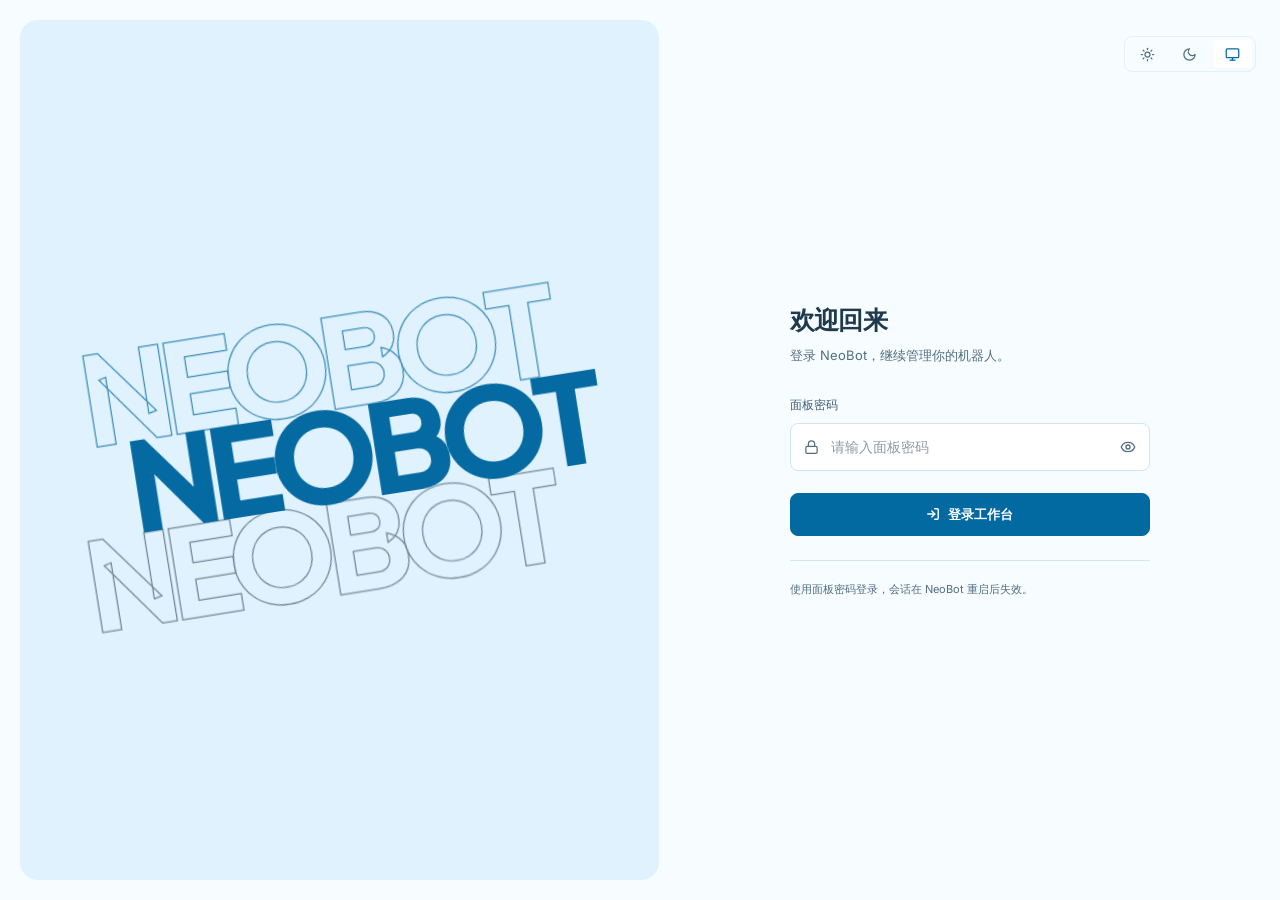
==== commit 29afd89b: "feat(plugins): 完善插件开发与配置体验 需求：完善插件开发、安装和管理流程，并提供可交互的插件配置与使用说明。  实现： - 增加插件 SDK、契约导出、打包验收和配套测试 - 完善插件" ====
--- a/app/src/neobot_app/builtin_plugins/dashboard/web/index.html
+++ b/app/src/neobot_app/builtin_plugins/dashboard/web/index.html
@@ -6,8 +6,8 @@
     <meta name="viewport" content="width=device-width, initial-scale=1.0" />
     <meta name="robots" content="noindex, nofollow, nosnippet, noimageindex" />
     <title>NeoBot 面板</title>
-    <script type="module" crossorigin src="./assets/index-BtHIhHZ8.js"></script>
-    <link rel="stylesheet" crossorigin href="./assets/index-D9sl1xE2.css">
+    <script type="module" crossorigin src="./assets/index-CrRrHyzX.js"></script>
+    <link rel="stylesheet" crossorigin href="./assets/index-BjZudg7F.css">
   </head>
   <body>
     <div id="root"></div>
--- a/app/src/neobot_app/builtin_plugins/dashboard/web/assets/index-BjZudg7F.css
+++ b/app/src/neobot_app/builtin_plugins/dashboard/web/assets/index-BjZudg7F.css
@@ -0,0 +1 @@
+@font-face{font-family:Inter Variable;font-style:normal;font-weight:100 900;font-display:swap;src:url(./inter-latin-wght-normal-Dx4kXJAl.woff2) format("woff2");unicode-range:U+0000-00FF,U+0131,U+0152-0153,U+02BB-02BC,U+02C6,U+02DA,U+02DC,U+0304,U+0308,U+0329,U+2000-206F,U+20AC,U+2122,U+2191,U+2193,U+2212,U+2215,U+FEFF,U+FFFD}@font-face{font-family:Plus Jakarta Sans Variable;font-style:normal;font-weight:200 800;font-display:swap;src:url(./plus-jakarta-sans-latin-wght-normal-eXO_dkmS.woff2) format("woff2");unicode-range:U+0000-00FF,U+0131,U+0152-0153,U+02BB-02BC,U+02C6,U+02DA,U+02DC,U+0304,U+0308,U+0329,U+2000-206F,U+20AC,U+2122,U+2191,U+2193,U+2212,U+2215,U+FEFF,U+FFFD}@font-face{font-family:JetBrains Mono Variable;font-style:normal;font-weight:100 800;font-display:swap;src:url(./jetbrains-mono-latin-wght-normal-B9CIFXIH.woff2) format("woff2");unicode-range:U+0000-00FF,U+0131,U+0152-0153,U+02BB-02BC,U+02C6,U+02DA,U+02DC,U+0304,U+0308,U+0329,U+2000-206F,U+20AC,U+2122,U+2191,U+2193,U+2212,U+2215,U+FEFF,U+FFFD}/*! tailwindcss v4.3.3 | MIT License | https://tailwindcss.com */@layer properties{@supports (((-webkit-hyphens:none)) and (not (margin-trim:inline))) or ((-moz-orient:inline) and (not (color:rgb(from red r g b)))){*,:before,:after,::backdrop{--tw-rotate-x:initial;--tw-rotate-y:initial;--tw-rotate-z:initial;--tw-skew-x:initial;--tw-skew-y:initial;--tw-ordinal:initial;--tw-slashed-zero:initial;--tw-numeric-figure:initial;--tw-numeric-spacing:initial;--tw-numeric-fraction:initial;--tw-outline-style:solid;--tw-blur:initial;--tw-brightness:initial;--tw-contrast:initial;--tw-grayscale:initial;--tw-hue-rotate:initial;--tw-invert:initial;--tw-opacity:initial;--tw-saturate:initial;--tw-sepia:initial;--tw-drop-shadow:initial;--tw-drop-shadow-color:initial;--tw-drop-shadow-alpha:100%;--tw-drop-shadow-size:initial}}}@layer theme{:root,:host{--font-sans:"Inter Variable", "Noto Sans SC", "Microsoft YaHei UI", "PingFang SC", "Microsoft YaHei", "Noto Sans CJK SC", sans-serif;--font-mono:"JetBrains Mono Variable", Consolas, "Microsoft YaHei UI", monospace;--spacing:.25rem;--default-transition-duration:.15s;--default-transition-timing-function:cubic-bezier(.4, 0, .2, 1);--default-font-family:"Inter Variable", "Noto Sans SC", "Microsoft YaHei UI", "PingFang SC", "Microsoft YaHei", "Noto Sans CJK SC", sans-serif;--default-mono-font-family:"JetBrains Mono Variable", Consolas, "Microsoft YaHei UI", monospace;--radius-control:8px}}@layer base{*,:after,:before,::backdrop{box-sizing:border-box;border:0 solid;margin:0;padding:0}::file-selector-button{box-sizing:border-box;border:0 solid;margin:0;padding:0}html,:host{-webkit-text-size-adjust:100%;-moz-tab-size:4;tab-size:4;line-height:1.5;font-family:var(--default-font-family,-apple-system, BlinkMacSystemFont, "Segoe UI", Roboto, "Helvetica Neue", "Noto Sans", Arial, sans-serif, "Apple Color Emoji", "Segoe UI Emoji", "Segoe UI Symbol", "Noto Color Emoji");font-feature-settings:var(--default-font-feature-settings,normal);font-variation-settings:var(--default-font-variation-settings,normal);-webkit-tap-highlight-color:transparent}hr{height:0;color:inherit;border-top-width:1px}abbr:where([title]){-webkit-text-decoration:underline dotted;text-decoration:underline dotted}h1,h2,h3,h4,h5,h6{font-size:inherit;font-weight:inherit}a{color:inherit;-webkit-text-decoration:inherit;text-decoration:inherit}b,strong{font-weight:bolder}code,kbd,samp,pre{font-family:var(--default-mono-font-family,ui-monospace, SFMono-Regular, Menlo, Monaco, Consolas, "Liberation Mono", "Courier New", monospace);font-feature-settings:var(--default-mono-font-feature-settings,normal);font-variation-settings:var(--default-mono-font-variation-settings,normal);font-size:1em}small{font-size:80%}sub,sup{vertical-align:baseline;font-size:75%;line-height:0;position:relative}sub{bottom:-.25em}sup{top:-.5em}table{text-indent:0;border-color:inherit;border-collapse:collapse}:-moz-focusring:where(:not(iframe)){outline:auto}progress{vertical-align:baseline}summary{display:list-item}ol,ul,menu{list-style:none}img,svg,video,canvas,audio,iframe,embed,object{vertical-align:middle;display:block}img,video{max-width:100%;height:auto}button,input,select,optgroup,textarea{font:inherit;font-feature-settings:inherit;font-variation-settings:inherit;letter-spacing:inherit;color:inherit;opacity:1;background-color:#0000;border-radius:0}::file-selector-button{font:inherit;font-feature-settings:inherit;font-variation-settings:inherit;letter-spacing:inherit;color:inherit;opacity:1;background-color:#0000;border-radius:0}:where(select:is([multiple],[size])) optgroup{font-weight:bolder}:where(select:is([multiple],[size])) optgroup option{padding-inline-start:20px}::file-selector-button{margin-inline-end:4px}::placeholder{opacity:1}@supports (not ((-webkit-appearance:-apple-pay-button))) or (contain-intrinsic-size:1px){::placeholder{color:currentColor}@supports (color:color-mix(in lab,red,red)){::placeholder{color:color-mix(in oklab,currentcolor 50%,transparent)}}}textarea{resize:vertical}::-webkit-search-decoration{-webkit-appearance:none}::-webkit-date-and-time-value{min-height:1lh;text-align:inherit}::-webkit-datetime-edit{display:inline-flex}::-webkit-datetime-edit-fields-wrapper{padding:0}::-webkit-datetime-edit{padding-block:0}::-webkit-datetime-edit-year-field{padding-block:0}::-webkit-datetime-edit-month-field{padding-block:0}::-webkit-datetime-edit-day-field{padding-block:0}::-webkit-datetime-edit-hour-field{padding-block:0}::-webkit-datetime-edit-minute-field{padding-block:0}::-webkit-datetime-edit-second-field{padding-block:0}::-webkit-datetime-edit-millisecond-field{padding-block:0}::-webkit-datetime-edit-meridiem-field{padding-block:0}::-webkit-calendar-picker-indicator{line-height:1}:-moz-ui-invalid{box-shadow:none}button,input:where([type=button],[type=reset],[type=submit]){-webkit-appearance:button;-moz-appearance:button;appearance:button}::file-selector-button{-webkit-appearance:button;-moz-appearance:button;appearance:button}::-webkit-inner-spin-button{height:auto}::-webkit-outer-spin-button{height:auto}[hidden]:where(:not([hidden=until-found])){display:none!important}button:not(:disabled),[role=button]:not([aria-disabled=true]){cursor:pointer}}@layer components;@layer utilities{.collapse{visibility:collapse}.visible{visibility:visible}.sr-only{clip-path:inset(50%);white-space:nowrap;border-width:0;width:1px;height:1px;margin:-1px;padding:0;position:absolute;overflow:hidden}.fixed{position:fixed}.relative{position:relative}.static{position:static}.container{width:100%}@media (min-width:40rem){.container{max-width:40rem}}@media (min-width:48rem){.container{max-width:48rem}}@media (min-width:64rem){.container{max-width:64rem}}@media (min-width:80rem){.container{max-width:80rem}}@media (min-width:96rem){.container{max-width:96rem}}.block{display:block}.flex{display:flex}.grid{display:grid}.hidden{display:none}.inline{display:inline}.table{display:table}.shrink-0{flex-shrink:0}.transform{transform:var(--tw-rotate-x,) var(--tw-rotate-y,) var(--tw-rotate-z,) var(--tw-skew-x,) var(--tw-skew-y,)}.resize{resize:both}.p-2{padding:calc(var(--spacing) * 2)}.p-4{padding:calc(var(--spacing) * 4)}.tabular-nums{--tw-numeric-spacing:tabular-nums;font-variant-numeric:var(--tw-ordinal,) var(--tw-slashed-zero,) var(--tw-numeric-figure,) var(--tw-numeric-spacing,) var(--tw-numeric-fraction,)}.outline{outline-style:var(--tw-outline-style);outline-width:1px}.\!filter{filter:var(--tw-blur,) var(--tw-brightness,) var(--tw-contrast,) var(--tw-grayscale,) var(--tw-hue-rotate,) var(--tw-invert,) var(--tw-saturate,) var(--tw-sepia,) var(--tw-drop-shadow,)!important}.filter{filter:var(--tw-blur,) var(--tw-brightness,) var(--tw-contrast,) var(--tw-grayscale,) var(--tw-hue-rotate,) var(--tw-invert,) var(--tw-saturate,) var(--tw-sepia,) var(--tw-drop-shadow,)}.transition{transition-property:color,background-color,border-color,outline-color,text-decoration-color,fill,stroke,--tw-gradient-from,--tw-gradient-via,--tw-gradient-to,opacity,box-shadow,transform,translate,scale,rotate,filter,-webkit-backdrop-filter,backdrop-filter,display,content-visibility,overlay,pointer-events;transition-timing-function:var(--tw-ease,var(--default-transition-timing-function));transition-duration:var(--tw-duration,var(--default-transition-duration))}}@property --tw-rotate-x{syntax:"*";inherits:false}@property --tw-rotate-y{syntax:"*";inherits:false}@property --tw-rotate-z{syntax:"*";inherits:false}@property --tw-skew-x{syntax:"*";inherits:false}@property --tw-skew-y{syntax:"*";inherits:false}@property --tw-ordinal{syntax:"*";inherits:false}@property --tw-slashed-zero{syntax:"*";inherits:false}@property --tw-numeric-figure{syntax:"*";inherits:false}@property --tw-numeric-spacing{syntax:"*";inherits:false}@property --tw-numeric-fraction{syntax:"*";inherits:false}@property --tw-outline-style{syntax:"*";inherits:false;initial-value:solid}@property --tw-blur{syntax:"*";inherits:false}@property --tw-brightness{syntax:"*";inherits:false}@property --tw-contrast{syntax:"*";inherits:false}@property --tw-grayscale{syntax:"*";inherits:false}@property --tw-hue-rotate{syntax:"*";inherits:false}@property --tw-invert{syntax:"*";inherits:false}@property --tw-opacity{syntax:"*";inherits:false}@property --tw-saturate{syntax:"*";inherits:false}@property --tw-sepia{syntax:"*";inherits:false}@property --tw-drop-shadow{syntax:"*";inherits:false}@property --tw-drop-shadow-color{syntax:"*";inherits:false}@property --tw-drop-shadow-alpha{syntax:"<percentage>";inherits:false;initial-value:100%}@property --tw-drop-shadow-size{syntax:"*";inherits:false}:root{color-scheme:light;--neutral-0: #ffffff;--neutral-50: #f6fcff;--neutral-100: #eef9ff;--neutral-200: #d2e5f0;--neutral-500: #526e80;--neutral-700: #3f5e73;--neutral-900: #1f3a4d;--sky-50: #f0f9ff;--sky-100: #e0f2fe;--sky-200: #bae6fd;--sky-300: #7dd3fc;--sky-400: #38bdf8;--sky-500: #0ea5e9;--sky-700: #0369a1;--sky-800: #075985;--bg: var(--neutral-50);--panel: var(--neutral-0);--panel-2: var(--neutral-100);--surface-elevated: var(--neutral-0);--surface-sidebar: #ffffff;--surface-hero: var(--sky-100);--surface-field: #ffffff;--border: var(--neutral-200);--border-soft: #e6f0f7;--text: var(--neutral-900);--text-secondary: var(--neutral-700);--muted: var(--neutral-500);--text-disabled: #879eae;--text-on-brand: #ffffff;--brand: var(--sky-700);--brand-hover: var(--sky-800);--brand-soft: var(--sky-100);--brand-light: var(--sky-300);--brand-mid: var(--sky-400);--brand-strong: var(--sky-800);--brand-nav: var(--neutral-500);--brand-nav-dark: var(--neutral-500);--accent: #2563eb;--accent-soft: #eaf2ff;--ok: #2c7552;--warn: #916010;--err: #bc3c36;--info: #326da8;--green: var(--ok);--amber: var(--warn);--red: var(--err);--success-soft: #e9f3ec;--warning-soft: #fbf1dc;--danger-soft: #fbece9;--info-soft: #eaf1f8;--focus-ring: color-mix(in srgb, var(--brand) 28%, transparent);--focus-outline-offset: -3px;--radius: 12px;--radius-control: 8px;--radius-large: 16px;--shadow: 0 1px 2px rgb(24 32 48 / 2%);--shadow-elevated: 0 16px 48px rgb(24 32 48 / 12%), 0 2px 8px rgb(24 32 48 / 4%);--font-cjk: "Noto Sans SC", "Microsoft YaHei UI", "PingFang SC", "Microsoft YaHei", "Noto Sans CJK SC";--font-sans: "Inter Variable", var(--font-cjk), system-ui, sans-serif;--font-display: "Plus Jakarta Sans Variable", var(--font-cjk), system-ui, sans-serif;--font-mono: "JetBrains Mono Variable", "Cascadia Code", Consolas, var(--font-cjk), monospace;--space-1: 4px;--space-2: 8px;--space-3: 12px;--space-4: 16px;--space-5: 20px;--space-6: 24px;--space-8: 32px;--space-10: 40px;--page-max-width: 1600px;--page-gutter: clamp(20px, 2vw, 32px);--page-gap: 28px;--card-padding: 24px;--control-height: 38px;--scrollbar-thumb: #b7cedd;--scrollbar-hover: #8daabc;--motion-fast: .12s;--motion-base: .2s;--ease-out: cubic-bezier(.2, .7, .2, 1);--z-header: 20;--z-panel: 30;--z-sidebar: 40;--z-dropdown: 60;--z-tooltip: 70;--z-modal: 900;--z-toast: 1000;--sidebar-width: 224px}html[data-theme=dark]{color-scheme:dark;--bg: #0f2238;--panel: #19304c;--panel-2: #122a43;--surface-elevated: #203b58;--surface-sidebar: #122a43;--surface-hero: #123653;--surface-field: #19304c;--border: #2a3d5e;--border-soft: #233a55;--text: #e7f6ff;--text-secondary: #bfd5e5;--muted: #9cb7cb;--text-disabled: #6b8397;--text-on-brand: #0f2238;--brand: var(--sky-300);--brand-hover: var(--sky-200);--brand-soft: #143c5a;--brand-light: var(--sky-300);--brand-mid: var(--sky-400);--brand-strong: var(--sky-200);--brand-nav: var(--muted);--brand-nav-dark: var(--muted);--accent: var(--sky-400);--accent-soft: #183e61;--ok: #8bcba2;--warn: #e3bb73;--err: #f29a91;--info: #9cbee6;--success-soft: #27392d;--warning-soft: #3b3223;--danger-soft: #422b28;--info-soft: #293442;--shadow: 0 2px 8px rgb(0 0 0 / 8%);--shadow-elevated: 0 16px 48px rgb(0 0 0 / 30%);--scrollbar-thumb: #3b5875;--scrollbar-hover: #5a7893}*{box-sizing:border-box;scrollbar-width:thin;scrollbar-color:var(--scrollbar-thumb) transparent}html,body,#root{height:100%;margin:0}html{overflow:hidden}body{overflow:hidden;background:var(--bg);color:var(--text);font:14px/1.6 var(--font-sans);-webkit-font-smoothing:antialiased}button,input,select,textarea{font:inherit}button,a,input,select,textarea{-webkit-tap-highlight-color:transparent;transition:background-color var(--motion-fast),border-color var(--motion-fast),color var(--motion-fast),box-shadow var(--motion-fast)}button:not(:disabled),summary,select:not(:disabled){cursor:pointer}button:focus-visible,a:focus-visible,summary:focus-visible,[tabindex="0"]:focus-visible{outline:2px solid var(--brand);outline-offset:var(--focus-outline-offset)}:is(.btn,.btn-sm).primary:focus-visible{outline-color:var(--text-on-brand)}::selection{color:var(--text-on-brand);background:var(--brand)}code,.mono,.lv-time,.lv-msg,.log-viewport{font-family:var(--font-mono)}code{overflow-wrap:anywhere}svg{flex-shrink:0}input[type=checkbox],input[type=radio]{accent-color:var(--brand)}textarea{line-height:1.65}pre{-moz-tab-size:2;tab-size:2}hr{border:0;border-top:1px solid var(--border)}.muted{color:var(--muted)}.small{font-size:12px}.spacer{flex:1}.sr-only{position:absolute;width:1px;height:1px;padding:0;margin:-1px;overflow:hidden;clip:rect(0,0,0,0);white-space:nowrap;border:0}.page{display:flex;flex-direction:column;gap:var(--page-gap);min-width:0;width:100%;max-width:var(--page-max-width);margin:0 auto}.page--viewport{height:100%;min-height:0;overflow:hidden}.page--viewport>:not(:last-child){flex-shrink:0}.page-header{display:flex;align-items:center;justify-content:space-between;gap:20px;min-height:var(--control-height);padding:0;flex-shrink:0}.page-heading{display:flex;align-items:baseline;flex-wrap:wrap;gap:4px 14px;min-width:0}.page-title{margin:0;font:650 20px/1.4 var(--font-display);letter-spacing:-.3px;flex-shrink:0}.page-description{margin:0;color:var(--muted);font-size:12px;max-width:68ch;line-height:1.6}.page-actions{display:flex;align-items:center;flex-wrap:wrap;justify-content:flex-end;gap:8px;min-width:0}.page>.page-header{margin-bottom:-8px}.card{min-width:0;padding:var(--card-padding);background:var(--panel);border:1px solid var(--border);border-radius:var(--radius);box-shadow:var(--shadow)}.card-head{display:flex;align-items:center;justify-content:space-between;gap:12px;margin-bottom:18px;flex-wrap:wrap}.card-head h3{margin:0;font-size:14px;font-weight:650;letter-spacing:-.15px}.grid{display:grid;gap:var(--space-6);min-width:0}.stats{grid-template-columns:repeat(4,minmax(0,1fr))}.two-col{grid-template-columns:repeat(2,minmax(0,1fr))}.empty{padding:34px 16px;text-align:center;color:var(--muted)}.icon-btn{width:34px;height:34px;display:inline-flex;align-items:center;justify-content:center;flex-shrink:0;padding:0;background:transparent;border:1px solid var(--border);border-radius:var(--radius-control);color:var(--text-secondary)}.icon-btn:hover:not(:disabled){background:var(--panel-2);color:var(--brand);border-color:var(--brand)}.icon-btn:disabled,.btn:disabled,.btn-sm:disabled{cursor:not-allowed;color:var(--text-disabled)}.input{min-width:0;height:var(--control-height);padding:0 11px;border:1px solid var(--border);border-radius:var(--radius-control);background:var(--surface-field);color:var(--text)}.input::placeholder{color:var(--muted);opacity:.85}.input:focus{outline:none;border-color:var(--brand);box-shadow:inset 0 0 0 3px var(--focus-ring)}.input:disabled{background:var(--panel-2);color:var(--text-disabled);cursor:not-allowed}textarea.input{height:auto;padding:10px 12px}.btn,.btn-sm{display:inline-flex;align-items:center;justify-content:center;gap:7px;flex-shrink:0;white-space:nowrap;border:1px solid var(--border);border-radius:var(--radius-control);background:var(--panel);color:var(--text-secondary);font-size:13px;font-weight:550;text-decoration:none}.btn{min-height:var(--control-height);padding:7px 13px}.btn-sm{min-height:30px;padding:4px 10px;font-size:12px}.btn:hover:not(:disabled),.btn-sm:hover:not(:disabled){background:var(--panel-2);border-color:color-mix(in srgb,var(--muted) 45%,var(--border))}.btn.primary,.btn-sm.primary{background:var(--brand);border-color:var(--brand);color:var(--text-on-brand)}.btn.primary:hover:not(:disabled),.btn-sm.primary:hover:not(:disabled){background:var(--brand-hover);border-color:var(--brand-hover)}.btn.ghost,.btn-sm.ghost{background:transparent;border-color:transparent}.btn.danger,.btn-sm.danger{color:var(--err);border-color:color-mix(in srgb,var(--err) 35%,var(--border))}.btn.danger:hover:not(:disabled),.btn-sm.danger:hover:not(:disabled){background:var(--danger-soft);border-color:var(--err)}.button-spinner{animation:spin .9s linear infinite}@keyframes spin{to{transform:rotate(360deg)}}.tag{display:inline-flex;align-items:center;gap:4px;border-radius:5px;padding:2px 7px;font-size:11px;font-weight:550;white-space:nowrap;line-height:1.5}.tag.ok{background:var(--success-soft);color:var(--ok)}.tag.warn{background:var(--warning-soft);color:var(--warn)}.tag.err{background:var(--danger-soft);color:var(--err)}.tag.info{background:var(--info-soft);color:var(--info)}.tag.debug{background:var(--panel-2);color:var(--muted)}.stat-card{position:relative;overflow:hidden;padding:20px}.stat-label{color:var(--muted);font-size:12px;font-weight:500}.stat-value{margin:8px 0 3px;color:var(--text);font:650 28px/1.25 var(--font-display);letter-spacing:-.9px;font-variant-numeric:tabular-nums;overflow-wrap:anywhere}.stat-sub{color:var(--muted);font-size:11px}.stat-icon{display:flex;align-items:center;justify-content:center;width:32px;height:32px;background:var(--brand-soft);color:var(--brand);border-radius:8px;margin-bottom:14px}.stat-icon svg{width:16px;height:16px}.stat-icon.accent{color:var(--accent);background:var(--accent-soft)}.stat-spark{position:absolute;bottom:10px;right:10px;width:92px;height:32px;opacity:.6;pointer-events:none}.stat-spark .spark{height:32px}.spark{width:100%;height:80px}.spark-line{fill:none;stroke:var(--brand);stroke-width:2;vector-effect:non-scaling-stroke}.spark-area{fill:var(--brand-soft);stroke:none}.spark-empty{color:var(--muted);padding:24px 0;text-align:center}.linechart{width:100%;height:180px}.lc-wrap{position:relative;width:100%}.lc-line{fill:none;stroke:var(--brand);stroke-width:2;vector-effect:non-scaling-stroke}.lc-area{fill:var(--brand-soft);stroke:none}.lc-grid line{stroke:var(--border-soft);stroke-width:1;vector-effect:non-scaling-stroke}.lc-grid text{fill:var(--muted);font-size:10px}.lc-empty-text{fill:var(--muted);font-size:12px}.lc-cursor{pointer-events:none}.lc-guide{stroke:var(--brand);stroke-width:1;stroke-dasharray:3 3;opacity:.7;vector-effect:non-scaling-stroke}.lc-dot{fill:var(--panel);stroke:var(--brand);stroke-width:2.5;vector-effect:non-scaling-stroke}.lc-tooltip{position:absolute;z-index:var(--z-tooltip);display:flex;flex-direction:column;gap:2px;max-width:260px;padding:10px 12px;border:1px solid var(--border);border-radius:var(--radius-control);background:var(--surface-elevated);box-shadow:var(--shadow-elevated);font-size:11px;line-height:1.5;white-space:nowrap;pointer-events:none}.lc-tooltip-name,.lc-tooltip-label,.lc-tooltip-row-label{color:var(--muted)}.lc-tooltip-value,.lc-tooltip-row-value{color:var(--text);font-weight:600;font-variant-numeric:tabular-nums}.lc-tooltip-row{display:flex;align-items:baseline;justify-content:space-between;gap:14px;margin-top:2px}.lc-tooltip-value+.lc-tooltip-row{margin-top:6px;padding-top:6px;border-top:1px solid var(--border-soft)}.modal-backdrop{position:fixed;top:0;right:0;bottom:0;left:0;z-index:var(--z-modal);background:#0f223861;-webkit-backdrop-filter:blur(3px);backdrop-filter:blur(3px)}.modal{position:fixed;top:50%;left:50%;transform:translate(-50%,-50%);z-index:var(--z-modal);width:460px;max-width:calc(100vw - 32px);max-height:calc(100dvh - 48px);display:flex;flex-direction:column;overflow:hidden;border:1px solid var(--border);border-radius:14px;background:var(--panel);box-shadow:var(--shadow-elevated)}.modal-head{display:flex;align-items:center;justify-content:space-between;flex-shrink:0;gap:12px;padding:14px 20px;border-bottom:1px solid var(--border-soft)}.modal-head h3{margin:0;font-size:16px;font-weight:650}.modal-head .icon-btn{border-color:transparent}.modal-body{flex:1 1 auto;padding:20px;overflow-y:auto;min-height:0;overscroll-behavior:contain}.modal-body>:first-child{margin-top:0}.modal-body>:last-child{margin-bottom:0}.modal-body>.cfg-row,.modal-body>form>.cfg-row{padding-block:10px}.modal-body>.cfg-row:first-child,.modal-body>form>.cfg-row:first-child{padding-top:0}.modal-body>.cfg-row>.cfg-label,.modal-body>form>.cfg-row>.cfg-label{padding-top:0}.modal-footer{flex-shrink:0;padding:14px 20px;border-top:1px solid var(--border-soft);background:var(--panel)}.modal-footer .modal-actions{margin:0}.modal.modal-wide{width:900px}.modal .cfg-row{grid-template-columns:1fr;gap:7px}.modal .cfg-control{width:100%}.modal-actions{display:flex;justify-content:flex-end;flex-wrap:wrap;gap:8px;margin-top:20px}.confirm-description{margin:0;color:var(--text-secondary);line-height:1.8;white-space:pre-wrap}@media (max-width: 1000px){.stats{grid-template-columns:repeat(2,minmax(0,1fr))}}@media (max-width: 850px){.two-col{grid-template-columns:minmax(0,1fr)}}@media (max-width: 600px){:root{--page-gap: 20px;--card-padding: 20px}.page{gap:var(--page-gap)}.page-header{display:grid;grid-template-columns:minmax(0,1fr) auto;align-items:center;gap:6px 12px}.page-heading{display:contents}.page-title{grid-column:1;grid-row:1;font-size:19px}.page-description{grid-column:1 / -1;grid-row:2;margin:0;font-size:12px}.page-actions{grid-column:2;grid-row:1;justify-content:flex-end;gap:6px;max-width:216px}.page-actions .btn{min-height:34px;padding:6px 9px;font-size:12px}.card,.stat-card{padding:16px}.stat-value{font-size:24px}.stat-spark{display:none}.modal{max-width:calc(100vw - 20px);max-height:calc(100dvh - 24px)}.modal-head,.modal-footer{padding:12px 16px}.modal-body{padding:16px}}@media (pointer: coarse){.btn,.icon-btn{min-height:42px}.icon-btn{min-width:42px}}@media (prefers-reduced-motion: reduce){*,*:before,*:after{animation-duration:.01ms!important;animation-iteration-count:1!important;transition-duration:.01ms!important;scroll-behavior:auto!important}}.btn:disabled,.btn.primary:disabled,.btn.danger:disabled,.btn-sm:disabled{opacity:1;cursor:not-allowed;filter:none;background:var(--panel-2);border-color:var(--border);color:var(--brand-nav)}.inline-check{display:inline-flex;align-items:center;gap:6px}.btn.danger{color:var(--err);border-color:color-mix(in srgb,var(--err) 40%,var(--border))}.btn.danger:hover:not(:disabled){background:color-mix(in srgb,var(--err) 10%,transparent);border-color:var(--err)}mark{background:#f59e0b33;color:var(--warn);border-radius:3px;padding:0 2px;font-weight:700}.dirty-label{color:var(--warn)}.section-link{display:inline-flex;align-items:center;gap:4px;color:var(--muted);text-decoration:none;font-size:12px}.section-link:hover{color:var(--brand)}.section-link svg{width:14px;height:14px}.stat-card .stat-value{overflow:hidden;text-overflow:ellipsis;white-space:nowrap}.stat-card .stat-sub{overflow-wrap:anywhere}.config-tabs{display:flex;justify-content:space-between;align-items:center;border-bottom:1px solid var(--border);margin-bottom:26px;gap:10px}.config-tabs>div{display:flex;gap:20px}.config-tabs button{display:inline-flex;align-items:center;gap:7px;min-height:42px;border:none;border-bottom:2px solid transparent;background:none;color:var(--muted);padding:12px 0;cursor:pointer;font-size:13px;white-space:nowrap}.config-tabs button svg{width:15px}.config-tabs button.active{color:var(--brand-hover);border-bottom-color:var(--brand-hover);font-weight:600}@media (max-width: 740px){.config-tabs>.small{display:none}}.select-control{display:inline-flex;align-items:center;justify-content:space-between;gap:12px;min-width:0;height:var(--control-height);flex-shrink:0;padding:0 12px;border:1px solid var(--border);border-radius:var(--radius-control);color:var(--text);background:var(--surface-field);font:500 12px var(--font-sans);text-align:left;cursor:pointer}.select-control>span:first-child{overflow:hidden;text-overflow:ellipsis;white-space:nowrap}.select-control-icon{display:flex;flex-shrink:0;color:var(--muted)}.select-control:hover:not(:disabled){border-color:var(--muted)}.select-control:focus-visible,.select-control[data-state=open]{outline:2px solid var(--brand);outline-offset:var(--focus-outline-offset)}.select-control:disabled{opacity:.5;cursor:not-allowed}.select-control-menu{z-index:calc(var(--z-modal) + 10);width:max-content;min-width:var(--radix-select-trigger-width);max-width:min(440px,calc(100vw - 24px));max-height:min(320px,var(--radix-select-content-available-height));overflow:hidden;color:var(--text);background:var(--panel);border:1px solid var(--border);border-radius:var(--radius-control);box-shadow:0 8px 24px #00000016}.select-control-options{padding:5px}.select-control-group+.select-control-group{margin-top:4px;padding-top:4px;border-top:1px solid var(--border)}.select-control-group-label{padding:7px 10px;color:var(--muted);font-size:11px;font-weight:600;line-height:1.5}.select-control-option{position:relative;display:flex;align-items:center;gap:12px;min-height:34px;padding:8px 32px 8px 10px;border-radius:5px;font-size:12px;line-height:1.45;overflow-wrap:anywhere;outline:none;cursor:pointer;-webkit-user-select:none;user-select:none}.select-control-option[data-highlighted]{background:var(--panel-2)}.select-control-option[data-state=checked]{color:var(--brand);background:var(--brand-soft);font-weight:600}.select-control-option[data-disabled]{opacity:.4;pointer-events:none}.select-control-check{position:absolute;right:10px;display:flex}.select-control-scroll{display:flex;align-items:center;justify-content:center;height:22px;color:var(--muted)}@media (max-width: 760px){.select-control-option{min-height:40px}}.info-bar-host{position:fixed;right:24px;bottom:24px;z-index:var(--z-toast);display:flex;flex-direction:column;width:420px;max-width:calc(100vw - 32px)}.info-bar-host[data-details-open=true]{visibility:hidden;pointer-events:none}.info-bar{display:grid;grid-template-columns:18px minmax(0,1fr) 28px;align-items:start;gap:10px;padding:12px;background:var(--surface-elevated);border:1px solid var(--border);border-left:3px solid var(--brand);border-radius:var(--radius);box-shadow:var(--shadow-elevated);font-size:13px}.info-bar.ok{border-left-color:var(--ok)}.info-bar.warn{border-left-color:var(--warn)}.info-bar.err{border-left-color:var(--err)}.info-bar-icon{margin-top:2px;color:var(--brand)}.info-bar.ok .info-bar-icon{color:var(--ok)}.info-bar.warn .info-bar-icon{color:var(--warn)}.info-bar.err .info-bar-icon{color:var(--err)}.info-bar-content{min-width:0}.info-bar-title{display:block;overflow:hidden;white-space:nowrap;text-overflow:ellipsis;font-weight:650;line-height:1.6}.info-bar-message{display:-webkit-box;-webkit-line-clamp:2;-webkit-box-orient:vertical;overflow:hidden;overflow-wrap:anywhere;margin:3px 0 0;color:var(--muted);font-size:12px;line-height:1.6}.info-bar-details,.info-bar-close{display:inline-flex;align-items:center;justify-content:center;border:0;background:transparent;cursor:pointer}.info-bar-details{min-height:26px;margin-top:3px;padding:2px 0;color:var(--brand-hover);font-size:11px;font-weight:600}.info-bar-close{width:28px;height:28px;margin-top:-3px;border-radius:6px;color:var(--muted)}.info-bar-close:hover{background:var(--panel-2);color:var(--text)}.info-bar-details:hover{text-decoration:underline}.info-bar-detail-content{overflow-wrap:anywhere}.info-bar-detail-content>h4{margin:0;font-size:14px}.info-bar-detail-content>p{margin:12px 0 0;color:var(--muted);white-space:pre-wrap;line-height:1.8}.info-bar-detail-extra{margin-top:16px}.info-bar-detail-extra pre{white-space:pre-wrap;overflow-wrap:anywhere}@media (max-width: 600px){.info-bar-host{right:16px;bottom:16px}}@media (pointer: coarse){.info-bar{grid-template-columns:18px minmax(0,1fr) 42px;gap:8px}.info-bar-close{width:42px;height:42px;margin-top:-4px}.info-bar-details{min-height:40px}}.cfg-errors{margin:6px 0 0;padding-left:18px;font-size:12px;line-height:1.7}.cfg-errors code{color:var(--err, #d9534f)}.workspace-empty{display:flex;flex:1;flex-direction:column;align-items:center;justify-content:center;text-align:center;padding:50px 20px;color:var(--muted)}.workspace-empty>svg{width:36px;height:36px;opacity:.6;margin-bottom:14px}.workspace-empty h2,.workspace-empty h3{color:var(--text);font-size:16px;margin:4px 0}.workspace-empty p{font-size:12px;line-height:1.8}.workspace-error,.config-notice{display:flex;flex-wrap:wrap;align-items:center;gap:10px;padding:14px 16px;margin:14px 0;border-radius:6px;font-size:13px;line-height:1.7;overflow-wrap:anywhere}.workspace-error{background:color-mix(in srgb,var(--err) 8%,transparent);color:var(--err);border:1px solid color-mix(in srgb,var(--err) 20%,transparent)}.config-notice{background:color-mix(in srgb,var(--ok) 8%,transparent);color:var(--ok)}.config-notice.warning{background:color-mix(in srgb,var(--warn) 8%,transparent);color:var(--warn)}.inline-alert{--alert-color: var(--info);--alert-surface: var(--info-soft);display:flex;align-items:flex-start;gap:12px;min-width:0;padding:14px 16px;border:1px solid color-mix(in srgb,var(--alert-color) 20%,var(--border-soft));border-radius:var(--radius-control);background:var(--alert-surface);color:var(--alert-color);font-size:13px;line-height:1.65}.inline-alert--error{--alert-color: var(--err);--alert-surface: var(--danger-soft)}.inline-alert--warning{--alert-color: var(--warn);--alert-surface: var(--warning-soft)}.inline-alert--success{--alert-color: var(--ok);--alert-surface: var(--success-soft)}.inline-alert-icon{flex:0 0 auto;margin-top:2px}.inline-alert-content{flex:1;min-width:0;overflow-wrap:anywhere}.inline-alert-title{font-weight:600}.inline-alert-description{color:var(--text-secondary)}.inline-alert-title+.inline-alert-description{margin-top:3px}.inline-alert-description>:first-child{margin-top:0}.inline-alert-description>:last-child{margin-bottom:0}.inline-alert .cfg-errors{margin:6px 0 0;padding-left:18px}.inline-alert-actions{display:flex;align-items:center;flex-wrap:wrap;align-self:center;gap:8px;flex-shrink:0}@media (max-width: 800px){.inline-alert{flex-wrap:wrap}.inline-alert-content{flex-basis:calc(100% - 32px)}.inline-alert-actions{padding-left:29px}}.model-table{width:100%;border-collapse:collapse;font-size:13px}.model-table th{text-align:left;font-size:12px;color:var(--muted, #889);padding:6px 8px;border-bottom:1px solid var(--border)}.model-table td{padding:7px 8px;border-bottom:1px dashed var(--border);vertical-align:top}.model-table code{font-size:12px}.table-scroll{min-width:0;max-width:100%;overflow-x:auto;overscroll-behavior-inline:contain;border-radius:var(--radius-control)}.table-scroll:focus-visible{outline-offset:-2px}.table-scroll-hint{display:none;margin:0;color:var(--muted);font-size:12px}.workspace{display:grid;grid-template-columns:var(--workspace-panel-width, 264px) minmax(0,1fr);flex:1;min-width:0;min-height:0;overflow:hidden;border:1px solid var(--border);border-radius:var(--radius-large);background:var(--panel)}.workspace-panel,.workspace-editor{display:flex;flex-direction:column;min-width:0;min-height:0;position:relative}.workspace-panel{border-right:1px solid var(--border-soft);background:var(--surface-sidebar, var(--panel))}.workspace-panel>.workspace-scroll,.workspace-editor>.workspace-scroll{flex:1;min-height:0;min-width:0;overflow:auto;overscroll-behavior:contain}@media (max-width: 1100px){.workspace{--workspace-panel-width: 248px}}@media (max-width: 740px){.workspace{display:flex}.workspace-panel{width:100%;border-right:0}.workspace-editor{display:none;width:100%}.workspace.show-detail .workspace-panel{display:none}.workspace.show-detail .workspace-editor{display:flex}}.cfg-top-tabs{align-items:center;justify-content:space-between}.config-card{display:flex;flex-direction:column;gap:14px}.config-toolbar .config-tabs{margin-bottom:0}.config-toolbar .btn{min-height:34px;height:auto;padding-top:7px;padding-bottom:7px}.config-body{display:block}.config-page{padding:0}.config-page>.page-header{align-items:center;flex-direction:row;flex-wrap:wrap;gap:12px 20px}.config-page>.page-header>.page-heading{flex:1 1 180px;min-width:0}.config-page>.page-header>.page-actions{flex:0 0 auto;max-width:100%;margin-left:auto}.config-page .cfg-top-tabs{flex-shrink:0;max-width:100%;margin:0;padding:4px;border:1px solid var(--border-soft);border-radius:var(--radius);background:var(--surface-sidebar, var(--panel))}.config-page .cfg-top-tabs>div{gap:4px}.config-page .cfg-top-tabs button{min-height:34px;padding:7px 14px;border:0;border-radius:var(--radius-control);font-weight:550}.config-page .cfg-top-tabs button.active{color:var(--brand-hover);background:var(--panel);box-shadow:0 1px 3px color-mix(in srgb,var(--text) 7%,transparent)}.config-page .config-card{display:flex;flex:1;flex-direction:column;gap:0;min-height:0;min-width:0;padding:0;overflow:hidden;border-radius:var(--radius-large)}.config-panel-scroll{flex:1;min-width:0;min-height:0;padding:24px;overflow:auto;overscroll-behavior:contain}.config-panel-scroll>.card-head{flex-wrap:wrap;gap:10px}.config-toolbar{display:flex;flex-wrap:wrap;align-items:center;gap:8px;margin-bottom:20px}.config-toolbar>.config-tabs{margin:0;border:0}.config-toolbar>.config-tabs>div{gap:4px}.config-toolbar>.config-tabs button{padding:8px 12px;border-radius:var(--radius-control);border:0;min-height:36px}.config-toolbar>.config-tabs button.active{background:var(--brand-soft)}.config-history-action{min-width:36px;padding-right:10px;padding-left:10px}.config-history-action>span{font-size:11px;font-variant-numeric:tabular-nums}.config-more-actions .config-secondary-action{min-height:30px;padding:5px 8px;background:transparent;border-color:transparent;color:var(--muted);font-size:12px}.config-more-actions .config-secondary-action:hover:not(:disabled){background:var(--panel-2);color:var(--text)}.cfg-search{flex:1 1 220px;max-width:400px}.config-card-editor>.config-toolbar{flex-shrink:0;padding:12px 20px;margin:0;border-bottom:1px solid var(--border-soft)}.config-more-actions{flex:0 0 auto;position:relative;margin-left:auto}.config-action-disclosure>summary,.config-mobile-action-label{display:none}.config-disclosure-content{display:flex;align-items:center;justify-content:flex-end;flex-wrap:wrap;gap:6px}.config-more-actions>summary{display:list-item;list-style-position:inside;padding:8px 10px;min-height:36px;border:1px solid var(--border);border-radius:var(--radius-control);background:var(--panel);color:var(--text-secondary);font-size:12px;line-height:18px;white-space:nowrap;cursor:pointer}.config-more-actions>summary:focus-visible{outline:2px solid var(--brand);outline-offset:var(--focus-outline-offset)}.config-more-actions .config-disclosure-content{position:absolute;top:calc(100% + 8px);right:0;z-index:var(--z-dropdown);display:flex;flex-direction:column;align-items:stretch;gap:4px;width:208px;max-width:calc(100vw - 64px);padding:8px;border:1px solid var(--border);border-radius:var(--radius);background:var(--panel);box-shadow:var(--shadow-elevated)}.config-more-actions .config-disclosure-content>.btn{justify-content:flex-start;width:100%;min-height:36px;padding:8px 10px;font-size:12px}.config-more-actions .config-mobile-action-label{display:inline;font-size:12px}.config-card-editor>:is(.config-notice,.workspace-error){flex-shrink:0;margin:12px 24px 0;max-height:25vh;overflow:auto}.config-card-editor>.config-body{flex:1;min-height:0;min-width:0;overflow:hidden}.config-card-editor>.config-source-body{display:flex;flex-direction:column;gap:0;padding:0}.source-editor-heading{display:flex;align-items:center;justify-content:space-between;flex-shrink:0;gap:12px;min-height:42px;padding:10px 20px;border-bottom:1px solid var(--border-soft);color:var(--muted);font-size:11px}.source-editor-heading>span:first-child{display:flex;align-items:center;gap:8px;min-width:0;color:var(--text-secondary)}.source-editor-heading code{overflow:hidden;text-overflow:ellipsis;white-space:nowrap;font-family:var(--font-mono)}.source-editor-heading>span:last-child{flex-shrink:0;font-variant-numeric:tabular-nums}.source-editor-hint{flex-shrink:0;margin:0;padding:8px 20px;border-top:1px solid var(--border-soft);background:var(--surface-sidebar, var(--panel-2));color:var(--muted);font-size:11px;line-height:1.6}.config-footer{display:flex;flex-shrink:0;flex-wrap:wrap;align-items:center;gap:10px;margin:0;padding:16px 24px;border-top:1px solid var(--border-soft);background:var(--panel)}.config-footer>span{display:inline-flex;align-items:center;gap:8px;min-width:0;overflow-wrap:anywhere;font-size:12px}.config-footer>.small{max-width:26%;overflow:hidden;text-overflow:ellipsis;white-space:nowrap}.config-card-editor>.config-main-toolbar{position:relative;flex-wrap:nowrap;gap:6px;padding:8px 12px}.config-card-editor>.config-main-toolbar>.config-tabs{flex:0 0 auto;margin:0}.config-main-toolbar>.config-tabs button{min-height:34px;padding:6px 9px;font-size:12px}.config-card-editor>.config-main-toolbar>.cfg-search{flex:1 1 130px;order:0;width:0;min-width:96px;max-width:none;min-height:34px;padding:6px 10px;font-size:12px}.config-toolbar-spacer{flex:1;min-width:0}.config-sync-status{display:inline-flex;flex:0 1 auto;align-items:center;gap:5px;min-width:0;max-width:118px;font-size:11px}.config-sync-status>span{overflow:hidden;text-overflow:ellipsis;white-space:nowrap}.config-main-toolbar>.btn-sm,.config-runtime-inline>.btn-sm{flex:0 0 auto;min-height:34px;padding:6px 9px;font-size:12px;white-space:nowrap}.config-runtime-inline{display:flex;flex:0 0 auto;align-items:center;gap:6px}.config-main-toolbar>.config-more-actions{margin:0}.config-main-toolbar>.config-more-actions>summary{display:flex;align-items:center;justify-content:center;min-height:34px;padding:6px 8px;list-style:none}.config-main-toolbar>.config-more-actions>summary::-webkit-details-marker{display:none}.config-main-toolbar>.config-more-actions>summary>svg{display:none}.config-main-toolbar .config-disclosure-content>:is(.btn,.btn-sm){justify-content:flex-start;width:100%;min-height:36px;padding:8px 10px;border-color:transparent;background:transparent;font-size:12px}.config-main-toolbar .config-disclosure-content{max-height:min(540px,calc(100dvh - 200px));overflow-y:auto}.config-main-toolbar .config-disclosure-content>.input{width:100%;min-width:0;min-height:40px;font-size:12px}.config-menu-divider{height:1px;margin-block:4px;background:var(--border-soft)}.config-card-editor>.config-main-toolbar[data-compact=true]{padding:8px 10px}.config-main-toolbar[data-compact=true]>.config-sync-status{display:none}.config-main-toolbar[data-compact=true]>.config-tabs button,.config-main-toolbar[data-compact=true]>.config-save-button{min-height:40px;padding-inline:8px}.config-main-toolbar[data-compact=true]>.config-more-actions{position:static}.config-main-toolbar[data-compact=true]>.config-more-actions>summary{width:40px;min-height:40px;padding:8px;font-size:0}.config-main-toolbar[data-compact=true]>.config-more-actions>summary>svg{display:block;width:16px;height:16px}.config-main-toolbar[data-compact=true] .config-disclosure-content{right:10px;width:260px;max-width:calc(100% - 20px)}.config-main-toolbar[data-compact=true] .config-disclosure-content>:is(.btn,.btn-sm){min-height:40px}.config-page .model-table{min-width:0}.config-table-scroll{min-width:0;overflow-x:auto;overscroll-behavior-x:contain}.prompts-page>.panel-skeleton{flex:1;min-height:0}@media (max-width: 1100px){.config-footer>.small{display:none}}@media (max-width: 740px){.config-page>.page-header{flex-direction:column;align-items:stretch}.config-page>.page-header>.page-heading,.config-page>.page-header>.page-actions{flex:initial;width:100%;margin-left:0}.config-page .cfg-top-tabs{width:100%}.config-page .cfg-top-tabs>div{display:grid;grid-template-columns:repeat(4,minmax(0,1fr));width:100%}.config-page .cfg-top-tabs button{width:100%;min-width:0;padding:8px 6px;font-size:12px}.config-panel-scroll{padding:18px}.config-page .config-toolbar{gap:6px;margin-bottom:12px}.config-card-editor>.config-toolbar{padding:14px 16px 12px;margin-bottom:0}.config-toolbar>.cfg-search{max-width:none;flex-basis:100%;order:-1}.config-toolbar .spacer{display:none}.config-toolbar>.config-tabs{margin-right:auto}.config-toolbar>.config-tabs button{padding:8px;font-size:12px}.config-history-action{width:34px;min-width:34px;padding-inline:0}.config-card-editor>:is(.config-notice,.workspace-error){margin:10px 16px 0}.config-footer{padding:12px 16px;gap:8px}.config-footer>.btn{flex:1;min-height:36px;padding:6px 8px;font-size:12px}.config-footer>span{flex-basis:100%}.config-footer .spacer{display:none}.config-card-editor>.config-source-body{padding:0}.source-editor-heading,.source-editor-hint{padding-inline:16px}}@media (max-width: 640px){.config-more-actions{flex:0 0 auto;margin-left:auto}.config-action-disclosure{position:relative}.config-action-disclosure>summary{display:list-item;list-style-position:inside;padding:8px 10px;min-height:36px;border:1px solid var(--border);border-radius:var(--radius-control);background:var(--panel);color:var(--text-secondary);font-size:12px;line-height:18px;white-space:nowrap;cursor:pointer}.config-action-disclosure>summary:focus-visible{outline:2px solid var(--brand);outline-offset:var(--focus-outline-offset)}.config-action-disclosure .config-disclosure-content{position:absolute;top:calc(100% + 8px);right:0;z-index:var(--z-dropdown);display:flex;flex-direction:column;align-items:stretch;gap:4px;width:208px;max-width:calc(100vw - 64px);padding:8px;border:1px solid var(--border);border-radius:var(--radius);background:var(--panel);box-shadow:var(--shadow-elevated)}.config-action-disclosure .config-disclosure-content>.btn{justify-content:flex-start;width:100%;min-height:36px;padding:8px 10px;font-size:12px}.config-mobile-action-label{display:inline}.config-editor-footer{position:relative;display:grid;grid-template-columns:minmax(0,1fr) auto auto;gap:8px;padding:12px 14px}.config-editor-footer>span{gap:6px;font-size:11px;line-height:1.5}.config-editor-footer>.small,.config-editor-footer>.spacer{display:none}.config-editor-footer .config-runtime-actions{position:static}.config-editor-footer .config-runtime-actions .config-disclosure-content{top:auto;bottom:calc(100% + 8px);right:14px;max-width:calc(100% - 28px)}.config-editor-footer>.btn{padding:8px 10px}}.cfg-tree{display:grid;grid-template-columns:210px 1fr;gap:0;border:1px solid var(--border);border-radius:12px;overflow:hidden;background:var(--panel);min-height:420px}.cfg-tree-side{display:flex;flex-direction:column;background:var(--panel-2);border-right:1px solid var(--border);min-width:0}.cfg-tree-cap{padding:10px 12px 6px;color:var(--muted);font-size:11px;letter-spacing:.04em}.cfg-tree-cap b{color:var(--brand)}.cfg-tree-nav{display:flex;flex-direction:column;gap:2px;padding:0 8px 8px;overflow-y:auto;flex:1}.cfg-tree-item{display:flex;align-items:center;gap:6px;width:100%;border:1px solid transparent;background:transparent;color:var(--text);border-radius:9px;padding:6px 9px;font:inherit;font-size:12.5px;text-align:left;cursor:pointer}.cfg-tree-item:hover{background:var(--brand-soft)}.cfg-tree-item.on{background:var(--brand-soft);border-color:var(--brand);font-weight:600}.cfg-tree-item .cfg-tree-name{flex:1;min-width:0;overflow:hidden;text-overflow:ellipsis;white-space:nowrap}.cfg-tree-count{color:var(--muted);font-size:11px;font-variant-numeric:tabular-nums}.cfg-tree-badge{font-size:9.5px;border:1px solid var(--warn);color:var(--warn);border-radius:5px;padding:0 4px}.cfg-tree-empty{color:var(--muted);font-size:12px;padding:8px 10px;margin:0}.cfg-tree-side-foot{display:flex;gap:6px;flex-wrap:wrap;padding:8px;border-top:1px solid var(--border)}.cfg-tree-body{padding:12px 16px;min-width:0;overflow-x:hidden}.cfg-tree-head{display:flex;align-items:baseline;gap:10px;margin-bottom:6px}.cfg-tree-head h3{margin:0;font-size:15px}.cfg-tree-body .cfg-root{gap:0}.cfg-tree-body .cfg-group{border:none;padding:0;background:transparent}:is(.config-page,.modal) .cfg-tree{border-color:var(--border-soft);border-radius:var(--radius);grid-template-columns:224px minmax(0,1fr)}.config-card-editor .cfg-tree{height:100%;min-height:0;border:0;border-radius:0}:is(.config-page,.modal) .cfg-tree-side{min-height:0;background:var(--surface-sidebar, var(--panel-2));border-color:var(--border-soft)}.cfg-tree-select{display:none}:is(.config-page,.modal) .cfg-tree-cap{flex-shrink:0;padding:18px 20px 12px;font-size:12px;letter-spacing:0}:is(.config-page,.modal) .cfg-tree-nav{min-height:0;gap:4px;padding:0 12px 18px;overscroll-behavior:contain}:is(.config-page,.modal) .cfg-tree-item{min-height:40px;flex-shrink:0;padding:10px 12px;font-size:13px;border-radius:var(--radius-control)}:is(.config-page,.modal) .cfg-tree-item.on{border-color:transparent;color:var(--brand-hover)}:is(.config-page,.modal) .cfg-tree-body{min-height:0;padding:20px 24px}.config-card-editor .cfg-tree-body{overflow-y:auto;overscroll-behavior:contain}:is(.config-page,.modal) .cfg-tree-head{align-items:center;min-height:32px;margin-bottom:8px}:is(.config-page,.modal) .cfg-tree-head h3{font-size:16px}.cfg-section-help{position:relative;margin-left:auto}.cfg-section-help>summary{display:flex;align-items:center;justify-content:center;width:32px;height:32px;list-style:none;border-radius:6px;color:var(--muted);cursor:pointer}.cfg-section-help>summary::-webkit-details-marker{display:none}.cfg-section-help>summary:hover,.cfg-section-help[open]>summary{color:var(--brand);background:var(--brand-soft)}.cfg-section-help-content{position:absolute;z-index:var(--z-dropdown);top:calc(100% + 4px);right:0;width:min(320px,calc(100vw - 80px));padding:14px 16px;border:1px solid var(--border);border-radius:var(--radius-control);background:var(--panel);box-shadow:var(--shadow-elevated);color:var(--text-secondary);font-size:12px;line-height:1.7}.cfg-section-help-content>p{margin:8px 0 0}.cfg-section-help-content .cfg-reload-policy{margin-bottom:0}.config-card-editor .cfg-tree-body>.cfg-root>.cfg-group>.cfg-group-content{padding-left:0;border-left:0}@media (max-width: 1100px){:is(.config-page,.modal) .cfg-tree{grid-template-columns:188px minmax(0,1fr)}}@media (max-width: 740px){:is(.config-page,.modal) .cfg-tree{grid-template-columns:minmax(0,1fr);grid-template-rows:auto minmax(0,1fr)}:is(.config-page,.modal) .cfg-tree-side{border-right:0;border-bottom:1px solid var(--border-soft)}:is(.config-page,.modal) .cfg-tree-cap{padding:10px 16px 6px}:is(.config-page,.modal) .cfg-tree-nav{flex-direction:row;overflow-x:auto;overscroll-behavior-x:contain;scrollbar-width:none;padding:0 10px 10px}:is(.config-page,.modal) .cfg-tree-item{width:auto;min-width:max-content;min-height:36px;padding:8px 10px}:is(.config-page,.modal) .cfg-tree-body{padding:20px 18px}.cfg-section-help>summary{min-height:40px}}@media (max-width: 640px){:is(.config-page,.modal) .cfg-tree-select{display:flex;align-items:center;gap:12px;padding:10px 16px;font-size:12px;color:var(--muted)}.cfg-tree-select>span{flex-shrink:0}.cfg-tree-select>select{flex:1;width:0;min-width:0}:is(.config-page,.modal) .cfg-tree-cap,:is(.config-page,.modal) .cfg-tree-nav{display:none}}.env-table-scroll{min-width:0;margin-top:20px;border:1px solid var(--border-soft);border-radius:var(--radius);overflow-x:auto;overscroll-behavior-x:contain}.env-table{min-width:900px}.env-row{display:grid;grid-template-columns:minmax(200px,.9fr) minmax(300px,1.6fr) minmax(180px,1fr) 112px;align-items:center;gap:16px;padding:14px 16px;border-bottom:1px solid var(--border-soft)}.env-row:last-child{border-bottom:0}.env-head{background:var(--panel-2);color:var(--muted);font-size:12px;font-weight:600}.env-head>span:last-child{text-align:right}.env-row.removed{opacity:.45;text-decoration:line-through}.env-key,.env-value,.env-desc{min-width:0;overflow-wrap:anywhere}.env-key{display:flex;align-items:center;flex-wrap:wrap;gap:6px}.env-value{display:grid;grid-template-columns:minmax(0,1fr) 58px;align-items:center;gap:8px}.env-value .tag{justify-self:start;white-space:nowrap}.env-row .input{width:100%;min-width:0}.env-desc{line-height:1.6}.env-actions{display:flex;align-items:center;justify-content:flex-end;gap:6px;white-space:nowrap}.env-add{background:var(--panel-2)}.env-platform-heading{margin-top:28px}.env-platform-scroll{border:1px solid var(--border-soft);border-radius:var(--radius)}.env-panel .env-platform-table{min-width:760px;table-layout:fixed}.env-platform-name-column{width:24%}.env-platform-key-column{width:112px}.env-platform-action-column{width:128px}.env-platform-table :is(th,td){padding:14px 16px;vertical-align:middle;border-bottom:1px solid var(--border-soft)}.env-platform-table th{background:var(--panel-2)}.env-platform-table :is(th,td):last-child{text-align:right}.env-platform-table tr:last-child td{border-bottom:0}.env-platform-url{overflow-wrap:anywhere;line-height:1.6}.install-form .field{display:flex;flex-direction:column;gap:7px;margin-bottom:16px}.install-form .field span{font-size:12px;color:var(--muted)}.install-form .input{width:100%}.source-badge{font-size:11px;padding:1px 6px;border-radius:6px;border:1px solid var(--border);color:var(--muted, #889)}.source-badge.official{border-color:var(--ok, #2f9e44);color:var(--ok, #2f9e44)}.plugin-sidebar-body,.plugin-editor-body{display:flex;flex:1;flex-direction:column;min-width:0;min-height:0}.plugin-workspace{overflow:clip}@media (min-width: 741px){.plugin-workspace{grid-template-rows:minmax(0,1fr) auto}.plugin-workspace>:is(.workspace-panel,.workspace-editor){display:grid;grid-row:1 / -1;grid-template-rows:subgrid}.plugin-workspace :is(.plugin-sidebar-footer,.plugin-editor-footer){grid-row:2}}.plugin-sidebar{display:flex;flex-direction:column;min-height:0;border-right:1px solid var(--border);background:var(--panel)}.plugin-sidebar-heading{display:flex;align-items:center;justify-content:space-between;gap:12px;flex-shrink:0;padding:18px 18px 12px}.plugin-sidebar-heading h2{margin:0;font-size:13px;font-weight:600}.plugin-sidebar-heading>span{font-size:12px;color:var(--muted)}.workspace .icon-btn{display:inline-flex;align-items:center;justify-content:center;flex-shrink:0}.workspace button:disabled{opacity:.42;cursor:not-allowed}.workspace button,.workspace input,.workspace textarea{font-family:inherit}.workspace button:focus-visible,.workspace input:focus-visible,.workspace textarea:focus-visible{outline:2px solid var(--brand-hover);outline-offset:var(--focus-outline-offset)}.plugin-search{display:flex;align-items:center;gap:9px;margin:0 14px 10px;padding:9px 10px;border:1px solid var(--border-soft);border-radius:7px;background:var(--panel);color:var(--muted)}.plugin-search:focus-within{border-color:var(--brand);box-shadow:inset 0 0 0 3px var(--brand-soft)}.plugin-search input,.plugin-search input:focus-visible{width:100%;min-width:0;border:0;background:none;outline:0;color:var(--text);font-size:13px}.plugin-search svg{width:15px;flex-shrink:0}.plugin-search kbd{white-space:nowrap;font-size:9px;opacity:.8}.plugin-source-filter{display:flex;gap:4px;padding:4px;margin:0 14px 12px;border-radius:6px;background:var(--panel-2)}.plugin-source-filter button{flex:1;padding:8px 7px;border:0;border-radius:6px;background:transparent;color:var(--muted);font-size:12px;cursor:pointer}.plugin-source-filter button.active{color:var(--brand-hover);background:var(--panel);font-weight:650;box-shadow:0 2px 5px color-mix(in srgb,var(--text) 4%,transparent)}.plugin-list{flex:1;min-height:0;overflow-y:auto;padding:0 12px 24px}.plugin-list,.plugin-editor-scroll{scrollbar-width:thin;scrollbar-color:var(--border) transparent}.plugin-group{margin-bottom:16px}.plugin-group h2{margin:0}.plugin-group-toggle{display:flex;align-items:center;gap:8px;width:100%;padding:8px 12px 10px;border:0;background:none;font-size:12px;font-weight:600;color:var(--muted);cursor:pointer;text-align:left}.plugin-group-toggle span{margin-left:auto;font-size:10px;font-weight:400}.plugin-group-toggle svg{width:12px;height:12px;transform:rotate(90deg)}.plugin-group-toggle[aria-expanded=false] svg{transform:none}.plugin-list-item{display:flex;align-items:center;gap:10px;position:relative;width:100%;min-height:60px;padding:10px;margin:4px 0;border:1px solid transparent;border-radius:10px;background:none;color:var(--text);text-align:left;cursor:pointer;transition:background .15s,border-color .15s}.plugin-list-item:hover:not(:disabled){background:var(--panel-2)}.plugin-list-item.selected{background:var(--brand-soft);border-color:color-mix(in srgb,var(--brand) 12%,transparent);box-shadow:none}.plugin-item-icon{display:grid;place-items:center;width:32px;height:32px;flex-shrink:0;border:1px solid var(--border-soft);border-radius:6px;background:var(--panel);color:var(--muted)}.plugin-list-item.selected .plugin-item-icon{color:var(--brand-hover)}.plugin-item-copy{display:flex;flex-direction:column;flex:1;gap:3px;min-width:0}.plugin-item-copy>span{overflow:hidden;text-overflow:ellipsis;white-space:nowrap;font-size:13px;font-weight:650}.plugin-item-copy small{display:flex;align-items:center;gap:6px;flex-wrap:wrap;color:var(--muted);font-size:11px}.plugin-status-dot{display:inline-block;flex-shrink:0;width:6px;height:6px;border-radius:50%;background:var(--muted)}.plugin-status-dot.loaded{background:var(--ok)}.plugin-status-dot.error{background:var(--err)}.plugin-status-dot.pending{background:var(--warn)}.plugin-sidebar-footer{display:flex;align-items:center;gap:10px;justify-content:space-between;flex-wrap:wrap;min-height:60px;flex-shrink:0;padding:12px 16px;border-top:1px solid var(--border-soft);color:var(--muted);font-size:12px}.plugin-sidebar-footer>.small{flex:1;min-width:55px;overflow:hidden;text-overflow:ellipsis;white-space:nowrap}.plugin-sidebar-footer>span{display:inline-flex;align-items:center;gap:8px}.plugin-sidebar-footer .icon-btn{border:none;background:none;width:28px;height:28px}.plugin-editor{display:flex;flex-direction:column;min-width:0;min-height:0}.plugin-editor-toolbar{position:relative;min-height:76px;flex-shrink:0;display:flex;flex-wrap:wrap;align-items:center;justify-content:space-between;gap:12px;padding:16px 20px;border-bottom:1px solid var(--border-soft);background:var(--panel)}.plugin-identity{flex:1 1 180px;min-width:0}.plugin-identity-name{display:flex;align-items:center;flex-wrap:wrap;gap:6px 12px}.plugin-identity-name h2{margin:0;min-width:0;font-size:16px;font-weight:600;color:var(--text);overflow-wrap:anywhere}.plugin-identity-status{display:inline-flex;align-items:center;gap:6px;flex-shrink:0;color:var(--muted);font-size:11px}.plugin-identity-status.error{color:var(--err)}.plugin-identity-meta{display:flex;align-items:center;gap:10px;margin-top:5px;font-size:11px;color:var(--muted)}.plugin-toolbar-actions{display:flex;align-items:center;gap:6px;flex-shrink:0;margin-left:auto}.plugin-toolbar-actions>.icon-btn,.plugin-more>summary{width:32px;height:32px;background:transparent;border-color:transparent;border-radius:6px}.plugin-toolbar-actions>.icon-btn:hover:not(:disabled),.plugin-more>summary:hover{background:var(--panel-2);border-color:var(--border)}.toolbar-divider{height:20px;width:1px;background:var(--border);margin:0 3px}.plugin-more{position:static}.plugin-more>summary{list-style:none}.plugin-more>summary::-webkit-details-marker{display:none}.plugin-more>summary:focus-visible{outline:2px solid var(--brand-hover);outline-offset:var(--focus-outline-offset)}.plugin-action-menu{position:absolute;right:20px;top:calc(100% - 8px);width:208px;max-width:calc(100% - 40px);z-index:var(--z-dropdown);padding:7px;border:1px solid var(--border-soft);border-radius:10px;background:var(--panel);box-shadow:var(--shadow)}.plugin-action-menu button{display:flex;align-items:center;gap:10px;width:100%;padding:10px;text-align:left;color:var(--text);background:none;border:0;border-radius:6px;cursor:pointer;font-size:12px}.plugin-action-menu button:hover:not(:disabled){background:var(--panel-2)}.plugin-action-menu .danger{color:var(--err)}.plugin-action-menu hr{border:0;border-top:1px solid var(--border);margin:5px 3px}.plugin-editor-scroll{flex:1;min-height:0;overflow-y:auto;padding:6px 20px 20px}.plugin-editor-scroll>*{min-width:0}.plugin-settings-views{display:grid;gap:24px;margin:4px 0 24px}.plugin-settings-view{min-width:0;border-bottom:1px solid var(--border-soft);padding-bottom:20px}.plugin-settings-view>summary{display:flex;align-items:center;gap:8px;min-height:44px;padding:8px 0;list-style:none;font-size:14px;font-weight:650;cursor:pointer}.plugin-settings-view>summary::-webkit-details-marker{display:none}.plugin-settings-view>summary>svg{flex-shrink:0;color:var(--muted)}.plugin-settings-view[open]>summary>svg{transform:rotate(90deg)}.plugin-settings-view>summary:focus-visible{outline:2px solid var(--brand);outline-offset:-3px}.plugin-settings-view[open]>summary{margin-bottom:12px}.plugin-settings-frame-wrap{min-width:0}.plugin-settings-frame-wrap .plugin-view-frame{display:block;width:100%;border:0;background:var(--panel)}.plugin-editor-scroll.is-source{display:flex;flex-direction:column;padding:0;overflow:hidden}.plugin-editor-scroll.is-source>:not(.config-body){flex-shrink:0;max-height:25%;margin:12px 20px;overflow:auto}.plugin-editor-scroll.is-source>.config-body{display:flex;flex:1;flex-direction:column;min-height:0}.plugin-config-toolbar{display:flex;flex-wrap:wrap;align-items:center;gap:8px;min-width:0}.plugin-mode-tabs{display:flex;gap:4px;padding:3px;border-radius:var(--radius-control);background:var(--panel-2)}.plugin-mode-tabs button{display:inline-flex;align-items:center;gap:6px;min-height:30px;padding:5px 10px;border:0;border-radius:5px;background:none;color:var(--muted);font-size:12px;white-space:nowrap;cursor:pointer}.plugin-mode-tabs button.active{background:var(--panel);color:var(--text);box-shadow:0 1px 3px color-mix(in srgb,var(--text) 7%,transparent)}.plugin-config-toolbar .btn-sm{flex-shrink:0;padding-inline:8px;color:var(--muted);font-size:12px}.plugin-config-tools{display:flex;align-items:center;flex-wrap:wrap;gap:8px}.plugin-info-content{font-size:13px;line-height:1.6;color:var(--text)}.plugin-info-description{margin:0 0 20px;color:var(--text-secondary);white-space:pre-wrap;overflow-wrap:anywhere}.plugin-info-grid{display:grid;grid-template-columns:repeat(2,minmax(0,1fr));gap:18px 24px;margin:0}.plugin-info-item{min-width:0}.plugin-info-item-wide{grid-column:1 / -1}.plugin-info-grid dt{margin-bottom:4px;color:var(--muted);font-size:12px}.plugin-info-grid dd{margin:0;overflow-wrap:anywhere}.plugin-info-grid dd small{display:block;margin-top:4px;color:var(--muted)}.plugin-info-path{padding:10px 12px;border:1px solid var(--border-soft);border-radius:var(--radius-control);background:var(--panel-2)}.plugin-info-path code{font-family:var(--font-mono);font-size:12px}.plugin-info-tags{display:flex;flex-wrap:wrap;gap:6px}.plugin-info-tags span{padding:3px 8px;border-radius:var(--radius-control);background:var(--panel-2);color:var(--text-secondary);font-size:12px}.plugin-info-notes{margin:22px 0 0;padding-top:18px;border-top:1px solid var(--border-soft);color:var(--muted);font-size:12px}.plugin-info-notes p{margin:8px 0 0}.plugin-info-link{display:inline-flex;align-items:center;gap:6px;margin-top:18px;color:var(--brand-hover);font-size:12px}.meta-chip{display:inline-flex;align-items:center;gap:6px;padding:4px 9px;background:var(--panel);border:1px solid var(--border-soft);border-radius:6px;color:var(--muted);font-size:11px;text-decoration:none}.meta-chip svg{width:12px;height:12px}a.meta-chip:hover{color:var(--brand-hover);border-color:var(--brand)}.update-available{color:var(--brand-hover)}.plugin-editor-footer{display:flex;align-items:center;justify-content:space-between;gap:16px;padding:12px 20px;min-height:60px;flex-shrink:0;border-top:1px solid var(--border-soft);background:var(--panel);font-size:12px}.plugin-editor-footer>div{display:flex;flex-direction:column;gap:5px}.plugin-editor-footer span{display:inline-flex;align-items:center;gap:8px}.workspace .plugin-back{display:none}@media (max-width: 740px){.workspace.show-detail .plugin-back{display:inline-flex}}@media (max-width: 1050px){.plugin-editor-toolbar{padding:12px 20px}}@media (max-width: 740px){.plugin-editor-toolbar{flex-wrap:wrap;gap:8px;padding:10px 14px}.plugin-toolbar-actions{width:100%;justify-content:flex-end}.plugin-editor-scroll{padding:4px 18px 20px}.plugin-config-toolbar{flex:1 1 100%;gap:4px}.plugin-mode-tabs button{gap:5px;padding:5px 7px;font-size:11px}.plugin-config-toolbar .btn-sm{gap:3px;padding-inline:6px;font-size:11px}.plugin-mode-tabs button>svg{display:none}.plugin-editor-footer{padding:10px 14px;gap:8px;font-size:11px}.plugin-editor-footer>.btn{padding:8px 10px;flex-shrink:0;font-size:12px}.plugin-identity-name h2{font-size:14px}.plugin-info-grid{gap:16px}}@media (prefers-reduced-motion: reduce){.plugin-list-item{transition:none}}.ponder-screen{position:fixed;top:0;right:0;bottom:0;left:0;z-index:var(--z-modal);display:flex;flex-direction:column;min-width:0;background:color-mix(in srgb,var(--bg) 94%,transparent);color:var(--text);-webkit-backdrop-filter:blur(18px);backdrop-filter:blur(18px);animation:ponder-enter .18s ease-out}.ponder-header{display:flex;flex-shrink:0;align-items:center;justify-content:space-between;gap:20px;min-height:64px;padding:12px 28px}.ponder-heading{display:flex;align-items:center;gap:12px;min-width:0;font-size:14px}.ponder-heading>svg,.ponder-heading>span{flex-shrink:0;color:var(--muted)}.ponder-heading>strong{overflow-wrap:anywhere}.ponder-heading .select-control{width:min(320px,36vw);min-width:0}.ponder-screen kbd{padding:2px 5px;border:1px solid var(--border);border-radius:4px;color:var(--muted);font:11px var(--font-mono)}.ponder-empty{display:grid;flex:1;place-content:center;justify-items:center;gap:16px}.ponder-lesson{display:flex;flex:1;flex-direction:column;min-width:0;min-height:0}.ponder-main{display:grid;flex:1;grid-template-rows:minmax(160px,1fr) auto minmax(104px,auto);gap:8px;width:min(1080px,100%);margin-inline:auto;min-width:0;min-height:0;padding:8px 24px 0}.ponder-stage-viewport{position:relative;min-width:0;min-height:0;border:1px solid var(--border-soft);border-radius:var(--radius);background:var(--bg);overflow:hidden;isolation:isolate;box-shadow:0 16px 48px color-mix(in srgb,var(--text) 8%,transparent)}.ponder-stage-viewport .plugin-view-frame{display:block;width:100%;height:100%;min-height:0;border:0;border-radius:0;background:var(--panel)}.ponder-synthetic-stage{height:100%;overflow-y:auto}.ponder-stage-heading{display:flex;gap:16px;align-items:center;min-height:56px;padding:16px 100px 16px 28px;border-bottom:1px solid var(--border-soft);background:var(--panel);font-size:14px;font-weight:600}.ponder-stage-heading>:last-child{color:var(--muted);font-size:11px;font-weight:400}.ponder-stage-content{display:grid;gap:16px;width:min(100%,460px);margin-inline:auto;padding:32px}.ponder-settings-content{width:100%}.ponder-reference-value{display:grid;gap:8px;font-size:12px}.ponder-reference-value>span{color:var(--muted)}.ponder-reference-value pre{margin:0;min-height:40px;padding:10px 12px;border:1px solid var(--border);border-radius:var(--radius-control);background:var(--panel);color:var(--text);overflow-wrap:anywhere;white-space:pre-wrap}.ponder-sample-empty{display:grid;justify-items:center;gap:12px;padding:20px 0;text-align:center}.ponder-sample-empty svg{color:var(--brand)}.ponder-sample-empty p{margin:0;font-size:16px;font-weight:600}.ponder-sample-empty span{color:var(--muted);font-size:12px;line-height:1.8}.ponder-stage-heading>:first-child{display:inline-flex;align-items:center;gap:8px}.ponder-command-content,.ponder-config-content{display:grid;align-content:start;gap:24px;min-width:0;padding:24px}.ponder-command-context,.ponder-config-path{margin:0;color:var(--muted);font-size:12px;line-height:1.8;overflow-wrap:anywhere}.ponder-command-message,.ponder-command-reply{display:grid;gap:12px;width:min(100%,520px);padding:20px;border:1px solid var(--border);border-radius:var(--radius);background:var(--panel)}.ponder-command-message{justify-self:end;background:var(--brand-soft)}.ponder-command-message>span,.ponder-command-reply>span{color:var(--muted);font-size:12px}.ponder-command-message code,.ponder-command-reply p{margin:0;font-size:16px;line-height:1.8;white-space:pre-wrap;overflow-wrap:anywhere}.ponder-command-message .btn-sm{justify-self:end}.ponder-config-content .cfg-row{grid-template-columns:minmax(0,1fr);gap:16px}.ponder-config-content .cfg-root{padding:0}.ponder-config-content>p:last-child:not(.ponder-config-path){margin:0;color:var(--muted);font-size:12px}.ponder-config-value pre{overflow-wrap:anywhere;white-space:pre-wrap}.ponder-cursor{position:absolute;color:var(--brand);pointer-events:none;transition:left .22s ease-out,top .22s ease-out;filter:drop-shadow(0 2px 2px color-mix(in srgb,var(--text) 18%,transparent))}.ponder-focus-frame{position:absolute;border:2px solid var(--brand);border-radius:var(--radius-control);pointer-events:none;background:color-mix(in srgb,var(--brand) 4%,transparent)}.ponder-cursor svg{stroke:var(--panel);stroke-width:1.5}.ponder-caption{min-height:0;max-height:156px;overflow-y:auto;scrollbar-width:thin;padding:8px 0 16px}.ponder-caption-heading{display:flex;flex-wrap:wrap;align-items:baseline;gap:12px;color:var(--muted);font-size:12px;font-variant-numeric:tabular-nums}.ponder-caption-heading strong{color:var(--text);font-weight:550}.ponder-caption p{margin:8px 0 0;color:var(--text);font-size:17px;line-height:1.7;overflow-wrap:anywhere}.ponder-playback{display:flex;align-items:center;gap:8px}.ponder-playback :is(.btn,.btn-sm){flex-shrink:0;min-height:40px;padding-inline:10px}.ponder-playback .ponder-play-toggle{width:40px;border-radius:50%}.ponder-timeline{position:relative;display:flex;gap:6px;flex:1;min-width:0;height:44px;margin-inline:12px}.ponder-segment{position:relative;flex:1;min-width:12px;transition:flex-grow .18s ease-out}.ponder-segment[data-current]{flex-grow:6}.ponder-chapter-hit{position:absolute;top:0;right:0;bottom:0;left:0;border:0;padding:0;border-radius:4px;background:transparent;cursor:pointer}.ponder-track{position:absolute;top:20px;right:0;bottom:20px;left:0;height:4px;border-radius:4px;overflow:hidden;background:var(--border);pointer-events:none}.ponder-progress{display:block;height:100%;background:var(--brand);transform-origin:left;transform:scaleX(0)}.ponder-segment[data-past] .ponder-progress{transform:scaleX(1)}.ponder-segment[data-current] .ponder-progress{animation:ponder-progress linear both}.ponder-chapter-tip{position:absolute;bottom:42px;left:0;z-index:1;width:max-content;max-width:240px;padding:6px 10px;border:1px solid var(--border);border-radius:var(--radius-control);background:var(--panel);color:var(--text);font-size:12px;pointer-events:none;visibility:hidden}.ponder-segment:nth-last-child(-n+3) .ponder-chapter-tip{left:auto;right:0}.ponder-chapter-hit:hover .ponder-chapter-tip,.ponder-chapter-hit:focus-visible .ponder-chapter-tip{visibility:visible}.ponder-step-tick{position:absolute;top:10px;width:24px;height:24px;transform:translate(-50%);padding:8px;border:0;border-radius:50%;background:transparent;cursor:pointer}.ponder-step-tick:after{content:"";display:block;width:8px;height:8px;border:1px solid var(--brand);border-radius:50%;background:var(--panel)}.ponder-step-tick[aria-pressed=true]:after{background:var(--brand)}.ponder-accessible-seek{position:absolute;width:1px;height:1px;clip-path:inset(50%)}.ponder-accessible-seek:focus-visible{top:0;right:0;bottom:0;left:0;width:100%;height:44px;clip-path:none;z-index:2;accent-color:var(--brand);background:var(--panel)}.ponder-position{color:var(--muted);font-size:11px;font-variant-numeric:tabular-nums;white-space:nowrap;margin-left:auto}.ponder-legend{display:flex;flex-shrink:0;justify-content:center;flex-wrap:wrap;gap:12px 28px;padding:16px 24px 24px;color:var(--muted);font-size:11px}.ponder-legend>span{display:inline-flex;gap:6px;align-items:center}@keyframes ponder-progress{0%{transform:scaleX(var(--ponder-from))}to{transform:scaleX(var(--ponder-to))}}@keyframes ponder-enter{0%{opacity:0}to{opacity:1}}[data-reduced-motion=true] .ponder-cursor{transition:none}@media (prefers-reduced-motion: reduce){.ponder-cursor{transition:none}.ponder-screen{animation:none}.ponder-segment{transition:none}}@media (max-width: 740px){.ponder-header{gap:8px;padding:12px 16px;flex-wrap:wrap}.ponder-heading{gap:8px;flex:1}.ponder-heading .select-control{width:auto;flex:1}.ponder-header>:is(.btn,.btn-sm) kbd{display:none}.ponder-main{padding:4px 16px 0;grid-template-rows:minmax(160px,1fr) auto minmax(120px,auto)}.ponder-stage-content{padding:24px}.ponder-playback{flex-wrap:wrap;justify-content:center}.ponder-playback :is(.btn,.btn-sm){min-height:44px}.ponder-timeline{flex:1 0 100%;order:-1;margin:0}.ponder-caption p{font-size:15px}.ponder-legend{gap:8px 16px;padding:8px 16px 16px}}@media (max-height: 640px){.ponder-lesson{overflow-y:auto;overscroll-behavior:contain}.ponder-main{grid-template-rows:minmax(96px,1fr) auto minmax(68px,auto)}.ponder-caption{max-height:100px;padding-bottom:8px}.ponder-caption p{font-size:14px}.ponder-legend{display:none}}.cfg-section-heading span{color:var(--muted, #889);font-size:12px}.cfg-hint{margin:0 0 4px}.cfg-row:last-child{border-bottom:none}.cfg-label label{font-weight:600;font-size:13px}.cfg-control .input{width:100%}.cfg-list{gap:12px}@media (max-width: 900px){.cfg-row{grid-template-columns:1fr}}.cfg-badges{display:inline-flex;gap:6px;align-items:center}.hot-badge.cold{color:var(--warn, #d9822b);border-color:var(--warn, #d9822b)}.hot-badge.partial{color:var(--accent, #4a90e2);border-color:var(--accent, #4a90e2)}.cfg-collapse svg{width:14px;height:14px;transition:transform .15s ease}.cfg-collapse[aria-expanded=true] svg{transform:rotate(90deg)}.cfg-match-hint{display:none}.cfg-label p mark{font-weight:600}.config-input-wrap{display:flex;gap:6px}.config-switch{display:inline-flex;align-items:center;gap:10px;font-size:11px;color:var(--muted);cursor:pointer}.config-switch input{position:absolute;width:1px;height:1px;opacity:0}.switch-track{position:relative;width:34px;height:20px;background:var(--border);border-radius:20px}.switch-track:before{content:"";position:absolute;width:14px;height:14px;border-radius:50%;left:3px;top:3px;background:#fff;transition:transform .15s}.config-switch input:checked+.switch-track{background:var(--brand-hover)}.config-switch input:checked+.switch-track:before{transform:translate(14px)}.config-switch input:focus-visible+.switch-track{outline:2px solid var(--brand);outline-offset:var(--focus-outline-offset)}.config-switch input:checked:focus-visible+.switch-track{outline-color:var(--text-on-brand)}.config-switch input:disabled+.switch-track{opacity:.4}.field-error{display:block;margin-top:5px;color:var(--err);font-size:11px}@media (prefers-reduced-motion: reduce){.switch-track:before{transition:none}}.cfg-root{container-type:inline-size;display:flex;flex-direction:column;gap:0;min-width:0}.cfg-root>:is(.cfg-group,.cfg-field)+.cfg-group{margin-top:24px}.cfg-root>.cfg-group+.cfg-field{margin-top:12px}.cfg-reload-policy{display:flex;flex-wrap:wrap;align-items:baseline;gap:4px 10px;margin:0 0 12px;color:var(--muted);font-size:12px;line-height:1.6}.cfg-reload-policy>span{color:var(--text-secondary, var(--muted));font-weight:500}.cfg-root [hidden],.cfg-group-content[hidden]{display:none!important}.cfg-field,.cfg-group-content,.cfg-control{min-width:0}.cfg-group{display:flex;flex-direction:column;gap:12px;min-width:0;padding:0;border:0;border-radius:0;background:transparent}.cfg-section-heading{display:flex;flex-wrap:wrap;align-items:center;gap:8px;min-height:28px}.cfg-section-heading:before{content:"";width:3px;height:14px;flex:0 0 3px;border-radius:2px;background:var(--brand);opacity:.7}.cfg-section-heading:has(.cfg-collapse):before{display:none}.cfg-section-heading h3{margin:0;color:var(--text);font-size:14px;font-weight:650;line-height:1.5;overflow-wrap:anywhere}.cfg-section-heading>span{color:var(--muted);font-size:12px}.cfg-tree-body .cfg-group>.cfg-section-heading{border-bottom:1px solid var(--border);position:static;top:auto;z-index:auto;margin:0;padding:0;border:0;background:transparent}.cfg-group-content{display:flex;flex-direction:column;gap:0;padding-left:16px;border-left:1px solid var(--border-soft)}.cfg-group-content-only>.cfg-group-content{padding-left:0;border-left:0}.cfg-group-content>.cfg-group{padding:12px 0}.cfg-list>.cfg-group-content{padding-left:0;border-left:0}.cfg-field+.cfg-field{border-top:1px solid var(--border-soft)}.cfg-row{border-bottom:1px dashed var(--border);display:grid;grid-template-columns:minmax(150px,.8fr) minmax(0,1.6fr);gap:12px 24px;align-items:start;min-width:0;padding:14px 0;border:0}.cfg-label{display:flex;flex-direction:column;align-items:flex-start;gap:4px;min-width:0;padding-top:6px}.cfg-label label,.cfg-field-name,.cfg-label>span:not(.cfg-badges){color:var(--text);font-size:13px;font-weight:600;line-height:1.5;overflow-wrap:anywhere}.cfg-label p{max-width:48ch;margin:0;color:var(--text-secondary, var(--muted));font-size:12px;line-height:1.65;overflow-wrap:anywhere}.cfg-path-prefix{font-weight:500;display:inline;color:var(--muted);font:10.5px/1.5 var(--font-mono);overflow-wrap:anywhere}.cfg-field.is-changed>.cfg-row>.cfg-label>label:after,.cfg-field.is-changed>.cfg-row>.cfg-label>.cfg-field-name:after{content:"未保存";display:inline-block;margin-left:8px;color:var(--brand-hover);font-size:10px;font-weight:500}.cfg-readonly{display:inline-block;margin-left:8px;color:var(--muted);font-size:11px;font-weight:400}.cfg-control{display:flex;flex-direction:column;gap:8px}.cfg-control-with-actions{display:grid;grid-template-columns:minmax(0,1fr) auto;align-items:start;gap:6px 8px}.cfg-control-with-actions>:is(.config-input-wrap,.cfg-longtext){min-width:0}.cfg-control-with-actions>.cfg-field-actions{grid-column:2;grid-row:1}.cfg-control-with-actions>.field-error{grid-column:1 / -1}.cfg-control-with-actions>.config-switch{min-height:var(--control-height)}.cfg-control .input,.cfg-root .input{min-width:0;width:100%;min-height:var(--control-height);border-radius:var(--radius-control);transition:border-color .14s ease,box-shadow .14s ease,background-color .14s ease}.cfg-root .input:focus-visible{outline:2px solid color-mix(in srgb,var(--brand) 55%,transparent);outline-offset:var(--focus-outline-offset)}.cfg-root .input[aria-invalid=true]{border-color:var(--err);box-shadow:inset 0 0 0 2px color-mix(in srgb,var(--err) 10%,transparent)}.cfg-root input:disabled,.cfg-root textarea:disabled,.cfg-root select:disabled{cursor:not-allowed;opacity:.65}.cfg-field-actions{display:flex;align-items:center;min-height:var(--control-height);gap:4px;margin-top:0}.cfg-restore-slot{display:inline-flex;align-items:center;justify-content:center;flex-shrink:0;width:32px;height:32px}.cfg-restore-slot .cfg-restore{width:32px;height:32px;min-width:32px;min-height:32px;padding:0;border-color:transparent;color:var(--text-secondary, var(--muted))}.cfg-restore-slot .cfg-restore[hidden]{display:none}.cfg-restore:focus-visible{outline:2px solid var(--brand);outline-offset:var(--focus-outline-offset)}.cfg-field-actions .btn-sm{min-height:26px;padding:3px 7px;border-color:transparent;background:transparent;color:var(--text-secondary, var(--muted));font-size:11px}.cfg-field-actions .btn-sm:hover:not(:disabled){border-color:var(--border);background:var(--panel-2);color:var(--text)}.cfg-badges:empty{display:none}.hot-badge{white-space:nowrap;display:inline-flex;align-items:center;min-height:20px;padding:1px 6px;border:0;border-radius:4px;font-size:10px;font-weight:500}.hot-badge.hot{border-color:var(--ok, #2f9e44);color:var(--ok);background:color-mix(in srgb,var(--ok) 9%,transparent)}.hot-badge.cold,.hot-badge.partial{color:var(--warn);background:color-mix(in srgb,var(--warn) 10%,transparent)}.cfg-collapse{border:none;background:transparent;cursor:pointer;display:inline-flex;align-items:center;justify-content:center;width:28px;height:28px;padding:0;border-radius:4px;color:var(--text-secondary, var(--muted))}.cfg-collapse:hover{background:var(--panel-2);color:var(--brand-hover)}.cfg-collapse:focus-visible{outline:2px solid var(--brand);outline-offset:var(--focus-outline-offset)}@container (max-width: 620px){.cfg-row{grid-template-columns:minmax(0,1fr);gap:9px}.cfg-label{padding-top:0}.cfg-group-content{padding-left:12px}}@media (max-width: 640px){.cfg-row{grid-template-columns:minmax(0,1fr);gap:9px}.cfg-label{display:grid;grid-template-columns:minmax(0,1fr) auto;gap:6px 10px;align-items:center}.cfg-label>:is(label,.cfg-field-name){grid-column:1;grid-row:1}.cfg-label>p{grid-column:1 / -1}.cfg-label>.cfg-badges{grid-column:2;grid-row:1}}@media (prefers-reduced-motion: reduce){.cfg-root .input,.cfg-collapse svg{transition:none}}@media (pointer: coarse){.cfg-restore-slot,.cfg-restore-slot .cfg-restore{width:44px;height:44px;min-width:44px;min-height:44px}.cfg-collapse{width:44px;height:44px;min-width:44px;flex-basis:44px}}.plugin-declared-settings,.ponder-settings-content{container:plugin-settings / inline-size}.plugin-declared-settings{padding:24px;margin-bottom:24px;background:var(--panel);border:1px solid var(--border-soft);border-radius:var(--radius-large, 16px);box-shadow:0 1px 3px color-mix(in srgb,var(--text) 3%,transparent);transition:border-color .15s ease,box-shadow .15s ease}details.plugin-declared-settings{padding:16px 20px}details.plugin-declared-settings[open]{padding:24px}.plugin-declared-settings-header{margin-bottom:20px;padding-bottom:16px;border-bottom:1px solid var(--border-soft)}.plugin-declared-settings-title-row{display:flex;align-items:center;gap:10px;margin-bottom:6px}.plugin-declared-title-badge{display:inline-flex;align-items:center;justify-content:center;width:28px;height:28px;border-radius:8px;background:var(--brand-soft);color:var(--brand);flex-shrink:0}.plugin-declared-settings>h3,.plugin-declared-settings-title-row h3,.plugin-declared-settings>summary{margin:0;font-size:16px;font-weight:700;color:var(--text);letter-spacing:-.01em}.plugin-declared-settings>summary{display:flex;align-items:center;gap:8px;cursor:pointer;-webkit-user-select:none;user-select:none}.plugin-live-badge{display:inline-flex;align-items:center;padding:2px 8px;border-radius:20px;font-size:11px;font-weight:600;background:color-mix(in srgb,var(--brand) 12%,transparent);color:var(--brand);border:1px solid color-mix(in srgb,var(--brand) 22%,transparent);margin-left:2px}.plugin-declared-settings>p,.plugin-declared-desc{margin:0;max-width:72ch;font-size:12.5px;line-height:1.6;color:var(--muted)}.plugin-declared-content{display:grid;grid-template-areas:"form";gap:24px;min-width:0}.plugin-declared-content.has-preview{grid-template-areas:"form" "preview"}.plugin-declared-content.has-records{grid-template-areas:"form" "records"}.plugin-declared-content.has-preview.has-records{grid-template-areas:"form" "preview" "records"}.plugin-settings-form{grid-area:form;display:grid;align-content:start;gap:18px;min-width:0}.plugin-settings-fields{display:grid;gap:18px}.plugin-settings-form .cfg-row{display:flex;flex-direction:column;align-items:stretch;padding:0;gap:6px;border:0}.plugin-settings-form .cfg-label{display:flex;flex-direction:column;padding:0;gap:3px}.plugin-settings-form .cfg-label label{font-size:13px;font-weight:600;color:var(--text);display:flex;align-items:center;gap:6px}.plugin-settings-form .cfg-label p{max-width:none;font-size:11.5px;line-height:1.5;color:var(--muted);margin:0}.plugin-settings-form .cfg-badges:empty{display:none}.plugin-settings-form .cfg-control{width:100%}.plugin-settings-form .cfg-control select,.plugin-settings-form .cfg-control input{height:40px;border-radius:9px;border:1px solid var(--border);background:var(--surface-field);padding:0 13px;font-size:13px;color:var(--text);transition:border-color .15s ease,box-shadow .15s ease,background .15s ease}.plugin-settings-form .cfg-control select:hover,.plugin-settings-form .cfg-control input:hover{border-color:color-mix(in srgb,var(--brand) 40%,var(--border))}.plugin-settings-form .cfg-control select:focus-visible,.plugin-settings-form .cfg-control input:focus-visible{border-color:var(--brand);outline:none;box-shadow:0 0 0 3px color-mix(in srgb,var(--brand) 18%,transparent)}.plugin-settings-form .cfg-control-with-actions{grid-template-columns:minmax(0,1fr)}.plugin-settings-form textarea{resize:none}.plugin-settings-buttons,.plugin-settings-record-actions{display:flex;flex-wrap:wrap;align-items:center;gap:10px;padding-top:4px}.plugin-settings-buttons .btn{min-height:38px;padding:0 16px;border-radius:9px;font-size:13px;font-weight:550;display:inline-flex;align-items:center;gap:7px;transition:all .15s ease}.plugin-settings-buttons button:not(.primary){background:var(--surface-field);border:1px solid var(--border);color:var(--text)}.plugin-settings-buttons button:not(.primary):hover:not(:disabled){background:var(--brand-soft);border-color:color-mix(in srgb,var(--brand) 40%,var(--border));color:var(--brand-hover)}.plugin-settings-submit{margin-left:2px}.plugin-settings-submit .btn.primary{background:var(--brand);color:#fff;border:1px solid transparent;box-shadow:0 2px 6px color-mix(in srgb,var(--brand) 25%,transparent);font-weight:600}.plugin-settings-submit .btn.primary:hover:not(:disabled){background:var(--brand-hover);box-shadow:0 4px 12px color-mix(in srgb,var(--brand) 35%,transparent);transform:translateY(-1px)}.plugin-settings-submit .btn.primary:active:not(:disabled){transform:translateY(0)}.plugin-settings-submit .btn.primary:disabled{opacity:.5;cursor:not-allowed;box-shadow:none;filter:saturate(.6)}.plugin-settings-error{display:flex;align-items:center;justify-content:space-between;gap:12px;padding:12px 16px;border-radius:var(--radius-control);background:color-mix(in srgb,var(--warn, #f59e0b) 9%,var(--panel));border:1px solid color-mix(in srgb,var(--warn, #f59e0b) 28%,transparent);color:var(--text);font-size:12.5px;animation:pluginFadeIn .2s ease-out}.plugin-settings-error-content{display:flex;align-items:center;gap:10px;min-width:0}.plugin-settings-error-icon{flex-shrink:0;color:var(--warn, #d9822b)}.plugin-settings-error p{margin:0;line-height:1.5;font-weight:500}.plugin-settings-error .btn-sm{flex-shrink:0;display:inline-flex;align-items:center;gap:6px;height:28px;padding:0 10px;border-radius:6px;background:color-mix(in srgb,var(--warn, #f59e0b) 12%,transparent);border:1px solid color-mix(in srgb,var(--warn, #f59e0b) 26%,transparent);color:var(--text);font-size:12px;font-weight:550;cursor:pointer;transition:background .15s ease}.plugin-settings-error .btn-sm:hover:not(:disabled){background:color-mix(in srgb,var(--warn, #f59e0b) 22%,transparent)}.plugin-settings-result-group{margin-top:4px;padding:14px 18px;border:1px solid var(--border-soft);border-radius:var(--radius-control);background:var(--panel-2);animation:pluginFadeIn .15s ease-out}.plugin-result-header{margin-bottom:8px}.plugin-result-tag{display:inline-flex;align-items:center;padding:2px 8px;border-radius:4px;font-size:11px;font-weight:600;background:color-mix(in srgb,var(--brand) 12%,transparent);color:var(--brand)}.plugin-settings-result,.plugin-settings-record dl{display:flex;flex-wrap:wrap;gap:12px 24px;margin:0;font-size:12px}.plugin-settings-result{padding-block:4px}.plugin-settings-record-section>.plugin-settings-result-group{margin-bottom:14px}.plugin-settings-result-details summary{width:fit-content;color:var(--brand);font-size:12px;font-weight:550;cursor:pointer;margin-top:6px}.plugin-settings-result-details summary:focus-visible{outline:2px solid var(--brand);outline-offset:2px}.plugin-settings-result-details .plugin-settings-result{padding-top:10px}.plugin-settings-result div,.plugin-settings-record dl div{min-width:0}.plugin-settings-result dt,.plugin-settings-record dt{color:var(--muted);font-size:11px;font-weight:500}.plugin-settings-result dd,.plugin-settings-record dd{margin:3px 0 0;overflow-wrap:anywhere;color:var(--text);font-weight:600;font-size:13px}.plugin-settings-preview-column{grid-area:preview;min-width:0}.plugin-settings-preview{min-width:0;border:1px solid var(--border-soft);border-radius:var(--radius);background:var(--panel);box-shadow:0 1px 4px color-mix(in srgb,var(--text) 3%,transparent);overflow:hidden;display:flex;flex-direction:column}.plugin-settings-preview-heading{display:flex;align-items:center;justify-content:space-between;gap:12px;padding:12px 16px;background:var(--panel-2);border-bottom:1px solid var(--border-soft)}.plugin-preview-title-group{display:flex;align-items:center;gap:8px}.plugin-preview-icon{color:var(--brand)}.plugin-settings-preview-heading h4{margin:0;font-size:13px;font-weight:650;color:var(--text)}.plugin-preview-badge{display:inline-flex;align-items:center;gap:6px;padding:2px 9px;border-radius:12px;font-size:11px;font-weight:500}.plugin-preview-badge.empty{background:color-mix(in srgb,var(--text) 6%,transparent);color:var(--muted);border:1px solid color-mix(in srgb,var(--text) 8%,transparent)}.plugin-preview-badge.ready{background:color-mix(in srgb,#10b981 12%,transparent);color:#059669;border:1px solid color-mix(in srgb,#10b981 25%,transparent);font-weight:600}.preview-status-dot{display:inline-block;width:6px;height:6px;border-radius:50%;background:currentColor}.plugin-settings-preview-empty{min-height:250px;display:flex;flex-direction:column;align-items:center;justify-content:center;gap:16px;padding:28px 20px;color:var(--muted);text-align:center;background:radial-gradient(circle at 50% 35%,color-mix(in srgb,var(--brand) 4%,transparent),transparent 72%)}.preview-mockup-card{width:176px;height:116px;border:1.5px dashed color-mix(in srgb,var(--border) 90%,var(--brand) 10%);border-radius:12px;background:var(--surface-field);padding:8px;display:flex;flex-direction:column;justify-content:space-between;opacity:.85;transition:transform .2s ease,opacity .2s ease}.preview-mockup-card:hover{opacity:1;transform:translateY(-2px)}.mockup-banner{height:52px;background:color-mix(in srgb,var(--brand) 12%,transparent);border-radius:6px;position:relative;display:flex;align-items:flex-start;justify-content:flex-end;padding:4px}.mockup-badge{font-size:8px;font-weight:700;padding:1px 4px;border-radius:4px;background:#f69;color:#fff;letter-spacing:.5px}.mockup-body{display:flex;align-items:center;gap:8px}.mockup-avatar{width:26px;height:26px;border-radius:50%;background:color-mix(in srgb,var(--brand) 20%,transparent);border:1.5px solid #ff6699;flex-shrink:0}.mockup-lines{flex:1;display:flex;flex-direction:column;gap:4px}.mockup-line{height:6px;border-radius:3px;background:color-mix(in srgb,var(--text) 12%,transparent)}.mockup-line.title{width:80%}.mockup-line.subtitle{width:50%}.preview-empty-text p{margin:0;color:var(--text);font-size:13px;font-weight:600}.preview-empty-text span{display:block;margin-top:4px;font-size:11.5px;color:var(--muted);line-height:1.5}.plugin-preview-frame-area{padding:16px;background:var(--panel-2)}.plugin-settings-preview iframe{display:block;position:absolute;top:0;left:0;border:0;animation:pluginFadeIn .25s ease-out}.plugin-settings-preview-canvas{overflow:auto;max-width:100%;display:flex;justify-content:center}.plugin-settings-preview-canvas.is-original{display:block;max-height:520px}.plugin-settings-preview-tools{display:flex;flex-wrap:wrap;justify-content:space-between;gap:6px;padding:8px 12px;background:var(--panel-2);border-top:1px solid var(--border-soft)}.plugin-settings-preview-tools .btn-sm{font-size:11.5px;border-radius:6px}.plugin-settings-preview-text{margin:0;padding:16px;border-top:1px solid var(--border-soft);white-space:pre-wrap;overflow-wrap:anywhere;font-size:12px;line-height:1.7}.plugin-settings-record-section{grid-area:records;min-width:0;padding-top:22px;border-top:1px solid var(--border-soft)}.plugin-settings-list-heading{display:flex;justify-content:space-between;align-items:center;gap:12px;margin-bottom:14px}.plugin-settings-list-heading h3{display:flex;align-items:center;gap:8px;margin:0;font-size:14.5px;font-weight:700;color:var(--text)}.plugin-settings-list-heading h3 span{display:inline-flex;align-items:center;justify-content:center;min-width:20px;height:20px;padding:0 6px;border-radius:10px;background:var(--brand-soft);color:var(--brand);font-size:11px;font-weight:650;font-variant-numeric:tabular-nums}.plugin-settings-records{list-style:none;padding:0;margin:0;display:flex;flex-direction:column;gap:8px}.plugin-settings-record{display:flex;flex-wrap:wrap;align-items:center;justify-content:space-between;gap:14px 24px;padding:14px 18px;background:var(--surface-field);border:1px solid var(--border-soft);border-radius:10px;transition:background .15s ease,border-color .15s ease}.plugin-settings-record:hover{background:var(--panel-2);border-color:color-mix(in srgb,var(--brand) 30%,var(--border-soft))}.plugin-settings-record dl{flex:1 1 260px;gap:12px 32px}.plugin-settings-record dd{color:var(--text);font-size:13.5px;font-weight:600}.plugin-settings-record:last-child{border-bottom:0}.plugin-settings-record-actions{font-size:12px}.plugin-settings-record-actions .config-switch{gap:7px}.plugin-settings-record-actions button.ghost:hover{color:var(--danger, #ef4444);background:color-mix(in srgb,var(--danger, #ef4444) 10%,transparent)}@container plugin-settings (min-width: 760px){.plugin-declared-content.has-preview{grid-template-columns:minmax(0,1.25fr) minmax(280px,.95fr);grid-template-areas:"form preview";align-items:start;column-gap:28px}.plugin-declared-content.has-preview.has-records{grid-template-areas:"form preview" "records records"}}@media (max-width: 600px){.plugin-declared-settings{padding:16px}.plugin-settings-buttons .btn,.plugin-settings-record-actions .btn,.plugin-settings-preview-tools .btn-sm{min-height:44px}.plugin-settings-submit{margin-left:0}}@keyframes pluginFadeIn{0%{opacity:0;transform:translateY(3px)}to{opacity:1;transform:translateY(0)}}@media (prefers-reduced-motion: reduce){.plugin-settings-error,.plugin-settings-result-group,.preview-mockup-card,.plugin-settings-preview iframe{animation:none;transition:none}}.cfg-history{list-style:none;margin:0;padding:0;display:flex;flex-direction:column;gap:6px;max-height:50vh;overflow:auto}.model-params{margin-top:8px}.model-params .cfg-section-heading h3{font-size:13px}.model-params-tags{display:flex;flex-wrap:wrap;gap:6px}.model-params-add{display:flex;flex-wrap:wrap;gap:6px;align-items:center}.model-params-add .input{flex:1 1 160px;min-width:120px}.model-params-warning{margin:2px 0}.cfg-longtext-area{height:auto;min-height:33px;width:100%;resize:vertical;line-height:21px;padding:6px 9px;font-family:var(--font-sans);white-space:pre-wrap;overflow-wrap:anywhere}.cfg-longtext-area.mono{font-family:var(--font-mono);font-size:12.5px}.cfg-longtext-modal{min-height:52vh;resize:none}.cfg-longtext-bar{display:flex;align-items:center;gap:8px}.cfg-longtext-bar .btn-sm{margin-left:auto}.cfg-json-field{min-width:0}.cfg-json-field .input[aria-invalid=true]{border-color:var(--err);box-shadow:inset 0 0 0 2px color-mix(in srgb,var(--err) 10%,transparent)}.cfg-longtext-bar:empty{display:none}.cfg-longtext{display:flex;flex-direction:column;width:100%;gap:5px}.cfg-root .cfg-longtext-area,.cfg-longtext .cfg-longtext-area{height:auto;min-height:36px;padding:7px 10px;line-height:21px;white-space:pre-wrap;overflow-wrap:anywhere}.cfg-longtext .cfg-longtext-modal{min-height:52vh}.cfg-longtext-bar,.cfg-json-actions{flex-wrap:wrap;gap:6px 10px}.cfg-longtext-count{color:var(--muted);font-variant-numeric:tabular-nums;font-size:11px}.cfg-json-actions{display:flex;align-items:flex-start}.cfg-json-actions>span{flex:1 1 160px;padding-top:5px;line-height:1.6}.model-params-warning{padding:8px 10px;border-left:2px solid var(--warn);border-radius:0 4px 4px 0;background:color-mix(in srgb,var(--warn) 7%,transparent);font-size:12px;line-height:1.7}.model-params-row{display:flex;flex-wrap:wrap;align-items:center;margin-bottom:6px;gap:8px;padding:8px 0;border-bottom:1px solid var(--border-soft)}.model-params-row .input{flex:1 1 160px;width:auto;min-width:0}.model-params-name{font-size:12px;font-weight:600;min-width:0;overflow-wrap:anywhere}.model-params-row:last-child{border-bottom:0}.model-params-row .icon-btn{width:auto;min-width:38px;height:30px;padding:0 7px;border-color:transparent;background:transparent;font-size:11px}.cfg-control.model-params-add{flex-direction:row;align-items:center;gap:8px}.cfg-control.model-params-add>.input{width:auto;min-width:0}.model-params-add>.muted{flex-basis:100%;line-height:1.65}.cfg-history li{display:grid;grid-template-columns:1fr auto auto;align-items:center;gap:10px;padding:12px 0;border-bottom:1px solid var(--border-soft)}.cfg-history code{font-size:12px;word-break:break-all;white-space:pre-wrap;overflow-wrap:anywhere}.cfg-collection.is-disabled{opacity:.6;pointer-events:none}.cfg-collection-bar .spacer{flex:1}.cfg-chips-empty{color:var(--muted);font-size:12px}.cfg-chip-text{overflow:hidden;text-overflow:ellipsis;white-space:nowrap}.cfg-chip-remove{border:none;background:#ef444424;color:var(--err);width:16px;height:16px;border-radius:50%;line-height:1;font-size:11px;cursor:pointer;display:grid;place-items:center;padding:0}.cfg-chip-remove:disabled{background:transparent;color:var(--muted);cursor:not-allowed}.cfg-draglist{display:flex;flex-direction:column;border:1px solid var(--border);border-radius:10px;overflow:hidden}.cfg-draglist-row:first-child{border-top:none}.cfg-draglist-row.over{background:var(--brand-soft);box-shadow:inset 0 2px 0 var(--brand)}.cfg-draglist-row.add{border-top-style:dashed}.cfg-draglist-grip{color:var(--muted);cursor:grab;text-align:center;-webkit-user-select:none;user-select:none}.cfg-draglist-input:focus{background:var(--panel-2);border-radius:6px}.cfg-row-remove{border:none;background:transparent;color:var(--err);opacity:.7;font-size:14px;line-height:1;cursor:pointer;padding:0 4px}.cfg-row-remove:hover{opacity:1}.cfg-kv{display:flex;flex-direction:column;border:1px solid var(--border);border-radius:10px;overflow:hidden;width:100%}.cfg-kv-row:first-child{border-top:none}.cfg-kv-row.empty{color:var(--muted);font-size:12px}.cfg-kv-row.add{border-top-style:dashed}.cfg-kv-input.mono{font-family:var(--font-mono)}.cfg-kv-input:focus{background:var(--panel-2);border-radius:6px}.cfg-kv-hit{display:none}.cfg-draglist-input{border:none;background:transparent;font-family:var(--font-mono);font-size:12px;padding:3px 2px;min-width:0;width:100%;overflow-x:auto;white-space:nowrap}.cfg-collection-warn{margin:0;color:var(--warn);font-size:11.5px;line-height:1.5}.cfg-collection-warn b{font-weight:700}.cfg-kv-input{border:none;background:transparent;font-size:12px;padding:3px 2px;min-width:0}.cfg-collection .input:focus-visible,.cfg-chip-input:focus-visible{outline:2px solid color-mix(in srgb,var(--brand) 55%,transparent);outline-offset:var(--focus-outline-offset)}.cfg-chip-remove:focus-visible,.cfg-row-remove:focus-visible,.cfg-row-move:focus-visible{outline:2px solid var(--brand);outline-offset:var(--focus-outline-offset)}.cfg-collection{display:flex;flex-direction:column;gap:10px;min-width:0;width:100%}.cfg-collection-bar{display:flex;flex-wrap:wrap;align-items:center;gap:6px;min-height:28px}.cfg-collection-bar .btn-sm{min-height:27px;font-size:11px}.cfg-chips{display:flex;flex-wrap:wrap;align-items:center;gap:6px}.cfg-chip{font-family:var(--font-mono);display:inline-flex;align-items:center;gap:5px;max-width:100%;min-height:32px;padding:3px 4px 3px 10px;border:1px solid var(--border);border-radius:5px;background:var(--panel-2);color:var(--text);font-size:12px}.cfg-chip-remove,.cfg-row-remove,.cfg-row-move{display:inline-flex;align-items:center;justify-content:center;flex:0 0 26px;width:26px;height:26px;padding:0;border:0;border-radius:4px;background:transparent;color:var(--text-secondary, var(--muted));font:inherit;opacity:1;cursor:pointer}.cfg-chip-remove:hover:not(:disabled),.cfg-row-remove:hover:not(:disabled){background:color-mix(in srgb,var(--err) 9%,transparent);color:var(--err)}.cfg-row-move:hover:not(:disabled){background:var(--brand-soft);color:var(--brand-hover)}.cfg-chip-remove:disabled,.cfg-row-remove:disabled,.cfg-row-move:disabled{color:var(--muted);opacity:.4;cursor:not-allowed}.cfg-chip-add{padding:0 4px 0 8px;font-family:var(--font-sans);border-style:dashed;background:transparent}.cfg-chip-input{border:none;background:transparent;color:var(--text);font:inherit;font-size:12px;outline:none;width:100px;min-width:0;min-height:26px;border-radius:3px;font-family:var(--font-sans)}.cfg-draglist,.cfg-kv{min-width:0;overflow:hidden;border:1px solid var(--border);border-radius:6px;background:var(--panel)}.cfg-draglist-row{display:grid;align-items:center;border-top:1px solid var(--border);grid-template-columns:18px minmax(0,1fr) auto;gap:6px;min-width:0;padding:6px;border-color:var(--border-soft)}.cfg-draglist-grip,.cfg-draglist-actions{display:flex;align-items:center;justify-content:center}.cfg-draglist-row[draggable=false] .cfg-draglist-grip{cursor:default;opacity:.45}.cfg-root .cfg-draglist-input,.cfg-root .cfg-kv-input{min-height:32px;border:1px solid transparent;padding:4px 6px;background:transparent;font-size:12px}.cfg-root .cfg-draglist-input:focus,.cfg-root .cfg-kv-input:focus{border-color:var(--brand);border-radius:4px;background:var(--panel-2)}.cfg-kv-row{display:grid;align-items:center;border-top:1px solid var(--border);grid-template-columns:minmax(0,1fr) minmax(0,1.4fr) 28px;gap:6px;min-width:0;padding:6px;border-color:var(--border-soft)}.cfg-kv-row.head{padding:8px 12px;background:var(--panel-2);color:var(--text-secondary, var(--muted));font-size:11px;letter-spacing:normal;text-transform:none}.cfg-item{display:flex;flex-direction:column;gap:0;margin-bottom:12px;padding:0 14px;border:1px solid var(--border);border-radius:6px;background:var(--panel)}.cfg-item-head{display:flex;align-items:center;flex-wrap:wrap;gap:6px;min-height:48px;border-bottom:1px solid var(--border-soft)}.cfg-item-head strong{font-size:13px;overflow-wrap:anywhere}.cfg-item>.cfg-group{padding:16px 0;border-top:1px solid var(--border-soft)}.cfg-item-head+.cfg-group{border-top:0}.cfg-item>.cfg-field:has(.model-params){border-top:1px solid var(--border-soft);padding-top:16px}.cfg-item-head .icon-btn{width:28px;height:28px;border-color:transparent;background:transparent}.cfg-collection-warn{padding:8px 10px;border-left:2px solid var(--warn);border-radius:0 4px 4px 0;background:color-mix(in srgb,var(--warn) 7%,transparent);font-size:12px;line-height:1.7}@media (max-width: 640px){.cfg-draglist-row{grid-template-columns:minmax(0,1fr) auto}.cfg-draglist-grip{display:none}.cfg-item-head .icon-btn,.cfg-chip-remove,.cfg-row-remove,.cfg-row-move{width:32px;height:32px;flex-basis:32px}}@media (pointer: coarse){.cfg-item-head .icon-btn,.cfg-chip-remove,.cfg-row-remove,.cfg-row-move{width:44px;height:44px;min-width:44px;flex-basis:44px}.cfg-kv-row{grid-template-columns:minmax(0,1fr) minmax(0,1.4fr) 44px}.cfg-chip-input{min-height:44px}}@media (pointer: coarse){.cfg-root .input,.cfg-root .btn-sm{min-height:44px}}.model-library-heading{margin-bottom:20px}.model-library-panel .model-library-table{min-width:720px;line-height:1.6}.model-library-table th{padding:10px 14px;background:var(--panel-2);font-weight:500}.model-library-table th:first-child{width:28%;border-radius:var(--radius-control) 0 0 0}.model-library-table th:nth-child(2){width:25%}.model-library-table th:last-child{width:184px;border-radius:0 var(--radius-control) 0 0}.model-library-table td{padding:16px 14px;border-bottom:1px solid var(--border-soft);vertical-align:middle;overflow-wrap:anywhere}.model-library-table tbody tr:hover{background:var(--panel-2)}.model-library-title{display:flex;align-items:center;flex-wrap:wrap;gap:6px 10px;margin-bottom:4px}.model-library-title strong,.model-library-provider{font-size:13px;font-weight:600}.model-library-type{padding:1px 6px;border-radius:4px;background:var(--brand-soft);color:var(--brand);font-size:11px;font-weight:500}.model-library-name>code,.model-library-model,.model-library-capabilities{display:block;color:var(--muted);font-size:12px}.model-library-provider{display:block;margin-bottom:4px}.model-library-capabilities{margin-top:4px}.model-library-state-line,.model-library-status-detail{display:flex;flex-wrap:wrap;align-items:center;gap:4px 12px;color:var(--muted);font-size:12px}.model-library-status-detail{margin-top:5px;gap:4px 10px;font-size:11px}.model-library-registration{display:inline-flex;align-items:center;gap:6px}.model-library-registration i{width:6px;height:6px;border-radius:50%;background:currentColor}.model-library-registration.is-ready{color:var(--ok)}.model-library-status-detail .model-library-warning{color:var(--err)}.model-library-actions{display:flex;align-items:center;gap:8px;white-space:nowrap}.model-library-actions .danger{border-color:transparent;background:transparent}.model-library-actions .danger:hover:not(:disabled){background:var(--danger-soft)}@media (max-width: 700px){.model-library-heading{margin-bottom:14px}.model-library-table td{padding-block:14px}}.probe-result .probe-headline{display:flex;align-items:center;gap:8px;font-size:14px;font-weight:600;margin:0 0 12px}.probe-result .probe-headline.ok{color:var(--ok, #2f9e44)}.probe-result .probe-headline.err{color:var(--err, #d9534f)}.probe-result .model-table th{width:150px;white-space:nowrap}.model-key-hint code{padding:1px 6px;border-radius:6px;background:var(--surface-2, rgba(127, 127, 127, .1))}.billing-section .cfg-section-heading h3{font-size:13px}.billing-kv{display:flex;flex-wrap:wrap;gap:6px;align-items:center;margin-bottom:6px}.billing-kv .input{flex:1 1 140px;min-width:120px}.billing-section .probe-result{margin-top:6px}.model-key-hint{margin:0 0 12px;display:flex;align-items:center;gap:6px;flex-wrap:wrap;padding:12px 16px;background:var(--panel-2);border-radius:var(--radius-control);overflow-wrap:anywhere}.billing-section{padding-top:20px;margin-top:24px;border-top:1px solid var(--border-soft)}.login-hints{margin:6px 0 0;padding-left:18px;line-height:1.8}.standby-banner-text{display:flex;flex-direction:column;gap:2px}.app{position:fixed;top:0;right:0;bottom:0;left:0;display:grid;grid-template-columns:var(--sidebar-width) minmax(0,1fr);overflow:clip;height:100vh;height:100dvh}.sidebar{position:relative;z-index:var(--z-sidebar);display:flex;flex-direction:column;min-height:0;margin:0;padding:12px;background:var(--surface-sidebar);border-right:1px solid var(--border)}.brand{display:flex;align-items:center;gap:10px;height:80px;padding:8px 12px 20px;flex-shrink:0}.brand img{width:34px;height:34px;object-fit:contain;border-radius:var(--radius-control)}.brand-copy{display:flex;flex-direction:column;min-width:0}.brand-copy strong{font:750 19px/1.3 var(--font-display);letter-spacing:-.8px}.brand-copy span{color:var(--muted);font-size:11px;margin-top:4px}.nav{display:flex;flex:1;flex-direction:column;gap:18px;min-height:0;overflow-y:auto;padding:0 0 16px;scrollbar-width:none}.nav::-webkit-scrollbar{display:none}.nav-group{display:flex;flex-direction:column;gap:2px;flex-shrink:0}.nav-group-label{padding:0 12px 6px;line-height:16px;font-size:11px;color:var(--muted);font-weight:550}.nav-item{display:flex;align-items:center;gap:12px;position:relative;width:100%;min-height:36px;padding:8px 12px;line-height:20px;border:0;border-radius:var(--radius-control);background:transparent;color:var(--text-secondary);font-size:13px;font-weight:500;text-decoration:none;text-align:left}.nav-item svg{width:17px;height:17px}.nav-label{overflow:hidden;text-overflow:ellipsis;white-space:nowrap}.nav-item:hover{color:var(--text);background:var(--panel-2)}.nav-item.active{background:var(--brand-soft);color:var(--brand);box-shadow:none;font-weight:650}.nav-item.active:before{position:absolute;left:-12px;top:12px;bottom:12px;content:"";width:3px;border-radius:3px;background:var(--brand)}.nav-bottom{display:flex;flex-direction:column;gap:3px;padding-top:14px;border-top:1px solid var(--border-soft);flex-shrink:0}.theme-picker{display:flex;align-items:center;gap:3px;padding:3px;margin:0 4px 8px;background:var(--bg);border:1px solid var(--border-soft);border-radius:var(--radius-control)}.theme-picker button{display:grid;place-items:center;flex:1;height:28px;padding:0 8px;border:0;border-radius:4px;background:transparent;color:var(--muted)}.theme-picker button:hover{color:var(--text)}.theme-picker button[aria-pressed=true]{background:var(--panel);color:var(--brand);box-shadow:var(--shadow)}.collapse-toggle{color:var(--muted);font-size:11px}.is-collapsed{--sidebar-width: 72px}.is-collapsed .sidebar{padding:12px 8px}.is-collapsed .brand{padding:8px 0 16px;justify-content:center}.is-collapsed .brand-copy,.is-collapsed .nav-label,.is-collapsed .nav-group-label{display:none}.is-collapsed .nav{gap:12px}.is-collapsed .nav-group+.nav-group{border-top:1px solid var(--border);padding-top:10px}.is-collapsed .nav-item{justify-content:center;padding:10px 0}.is-collapsed .nav-item.active:before{left:-8px}.is-collapsed .theme-picker{flex-direction:column;margin:0 4px 6px}.is-collapsed .theme-picker button{width:100%;min-height:28px}.nav-tooltip{z-index:var(--z-tooltip);padding:7px 10px;border:1px solid var(--border);border-radius:6px;box-shadow:var(--shadow-elevated);color:var(--text);background:var(--surface-elevated);font-size:12px}.main{display:flex;flex-direction:column;min-height:0;min-width:0;overflow:hidden;height:100vh;height:100dvh}.shell-topbar{padding:0 var(--page-gutter);flex-shrink:0}.shell-topbar-inner{display:flex;align-items:center;gap:12px;min-height:42px;width:100%;max-width:var(--page-max-width);margin:0 auto}.crumbs{display:flex;align-items:center;gap:10px;color:var(--muted);font-size:12px}.crumbs .current{color:var(--text-secondary)}.header-caption{margin-left:auto;color:var(--muted);font-size:11px}.content{flex:1;min-height:0;overflow:auto;overscroll-behavior:contain;scrollbar-gutter:stable;padding:8px var(--page-gutter) var(--space-8)}.content:focus{outline:none}.content--viewport{overflow:hidden;padding-bottom:var(--space-6)}.skip-link{position:fixed;top:-60px;left:240px;z-index:var(--z-modal);padding:10px 16px;border-radius:6px;background:var(--panel);color:var(--brand)}.skip-link:focus{top:12px}.sidebar-backdrop{position:fixed;top:0;right:0;bottom:0;left:0;z-index:var(--z-sidebar);background:#0f223859;-webkit-backdrop-filter:blur(2px);backdrop-filter:blur(2px)}.sidebar-drawer{position:fixed;inset:8px auto 8px 8px;z-index:calc(var(--z-sidebar) + 1);width:248px;margin:0;border:1px solid var(--border);border-radius:var(--radius-large);box-shadow:var(--shadow-elevated);outline:none}.drawer-close{margin-left:auto;border:0}.standby-banner{display:flex;align-items:center;gap:12px;padding:10px 14px;border:1px solid var(--warn, #f1c40f);border-radius:12px;margin:0 var(--page-gutter) 12px;flex-shrink:0;border-color:color-mix(in srgb,var(--warn) 30%,var(--border));background:var(--warning-soft)}.standby-banner-text strong{color:var(--warn)}.standby-banner .btn{margin-left:auto}.login-page{position:relative;min-height:100%;display:grid;grid-template-columns:minmax(320px,1.1fr) minmax(360px,1fr);padding:20px;gap:20px;overflow-y:auto;height:100dvh;background:var(--bg)}.login-brand-panel{position:relative;display:flex;align-items:center;justify-content:center;min-width:0;min-height:0;padding:clamp(24px,3.2vw,64px);border-radius:18px;background:var(--surface-hero);overflow:hidden;isolation:isolate;container-type:inline-size}.login-hero-stack{position:relative;display:flex;flex-direction:column;align-items:center;width:100%;transform:rotate(-9deg);perspective:1000px;-webkit-user-select:none;user-select:none;font:800 clamp(80px,10vw,210px) / .74 var(--font-display);font-size:clamp(64px,22.2cqw,224px);letter-spacing:-.09em}.login-hero-row{position:relative;white-space:nowrap;width:max-content}.login-hero-row--outline{left:-2%;color:transparent;-webkit-text-stroke:1.25px var(--brand);opacity:.75}.login-hero-row--solid{left:3%;z-index:1;color:var(--brand)}.login-hero-row--echo{left:-5%;color:transparent;-webkit-text-stroke:1.25px var(--text);opacity:.6}.login-hero-letter{display:inline-block;transform-origin:50% 100%;backface-visibility:hidden}.login-hero-sweep{position:absolute;top:46%;left:-20%;width:140%;height:12%;transform:rotate(-9deg);opacity:0;background:var(--brand);pointer-events:none}.login-form-panel{position:relative;display:flex;align-items:center;justify-content:center;padding:64px 24px}.login-theme-tools{position:absolute;top:16px;right:0}.login-theme-tools .theme-picker{width:132px}.login-card{width:100%;max-width:360px}.login-header{margin-bottom:30px}.login-title{font:700 25px/1.4 var(--font-display);letter-spacing:-.6px;margin:0}.login-subtitle{font-size:13px;color:var(--muted);margin:8px 0 0}.login-field{margin-bottom:18px}.login-field label{display:block;margin-bottom:8px;color:var(--text-secondary);font-size:12px;font-weight:550}.login-field-title{font-size:16px;font-weight:600}.login-input-wrap{position:relative;border:1px solid var(--border);border-radius:8px;background:var(--panel)}.login-input-wrap:focus-within{border-color:var(--brand);box-shadow:inset 0 0 0 3px var(--focus-ring)}.login-input-wrap input{width:100%;padding:12px 42px 12px 40px;font-size:14px;background:transparent;border:0;outline:0;color:var(--text);border-radius:8px}.login-input-icon{position:absolute;top:50%;left:13px;transform:translateY(-50%);color:var(--muted)}.login-reveal{position:absolute;right:5px;top:50%;transform:translateY(-50%);width:32px;height:32px;display:grid;place-items:center;color:var(--muted);border:0;background:transparent;border-radius:5px}.login-btn{display:flex;align-items:center;justify-content:center;gap:8px;width:100%;min-height:43px;padding:10px 14px;margin-top:22px;border:1px solid var(--brand);border-radius:8px;background:var(--brand);color:var(--text-on-brand);font-size:13px;font-weight:600}.login-btn:hover:not(:disabled){background:var(--brand-hover)}.login-btn:disabled{opacity:.65;cursor:not-allowed}.login-err{display:flex;align-items:flex-start;gap:8px;padding:12px;margin-bottom:20px;border:1px solid color-mix(in srgb,var(--err) 25%,var(--border));border-radius:7px;color:var(--err);background:var(--danger-soft);font-size:12px}.login-footer{margin-top:24px;padding-top:20px;border-top:1px solid var(--border);font-size:11px;color:var(--muted)}@media (max-width: 800px){:root{--page-gutter: 20px}.app{grid-template-columns:minmax(0,1fr)}.shell-topbar-inner{min-height:48px;padding-block:8px}.content{padding-top:8px;padding-bottom:24px}.content--viewport{padding-bottom:16px}.standby-banner{margin:0 var(--page-gutter) 12px;flex-wrap:wrap}.standby-banner .btn{margin-left:0}.skip-link{left:64px}.nav-item{min-height:42px;font-size:13px}.nav{gap:10px}.login-page{grid-template-columns:minmax(0,1fr);grid-template-rows:auto minmax(0,1fr);padding:12px;gap:8px}.login-brand-panel{min-height:220px;height:clamp(220px,31dvh,300px);padding:26px 38px;margin-top:42px;border-radius:var(--radius-large)}.login-hero-stack{width:min(100%,440px);font-size:clamp(54px,20cqw,100px)}.login-form-panel{position:static;min-height:380px;padding:28px 20px 32px}.login-theme-tools{top:12px;right:12px}.login-card{max-width:400px}}@media (max-width: 420px){:root{--page-gutter: 16px}.header-caption{display:none}}@media (max-height: 780px) and (min-width: 801px){.brand{height:66px;padding-bottom:12px}.nav{gap:14px}.nav-group{gap:2px}.nav-group-label{padding-bottom:4px}.nav-item{min-height:30px;padding-block:5px}}.prompt-key{display:flex;align-items:center;justify-content:space-between;gap:8px;width:100%;padding:7px 9px;border:1px solid transparent;border-radius:var(--radius-control);background:transparent;color:inherit;font:inherit;font-size:12px;text-align:left;cursor:pointer}.prompt-key:hover{background:var(--panel-2)}.prompt-key.active{background:var(--brand-soft);border-color:var(--brand);color:var(--brand-hover)}.prompt-textarea{min-height:240px}.prompt-preview-body{margin:0;padding:10px 12px;border:1px solid var(--border);border-radius:var(--radius-control);background:var(--panel-2);font-family:ui-monospace,SFMono-Regular,Menlo,Consolas,Liberation Mono,monospace;font-size:12px;line-height:1.7;white-space:pre-wrap;word-break:break-word}.viewer-layout{display:grid;flex:1;min-width:0;min-height:0;gap:var(--space-4);align-items:stretch}.viewer-list,.viewer-detail{display:flex;flex-direction:column;min-width:0;min-height:0;overflow:hidden;padding:0;box-shadow:none}.viewer-list-scroll,.viewer-body{flex:1;min-width:0;min-height:0;overflow:auto;overscroll-behavior:contain}.viewer-list-scroll{margin:0;padding:var(--space-2);list-style:none}.viewer-panel-heading{display:flex;align-items:center;justify-content:space-between;gap:var(--space-2);padding:18px 20px;border-bottom:1px solid var(--border-soft);flex-shrink:0}.viewer-panel-heading h2{font-size:13px;font-weight:600;margin:0}.viewer-disclosure{flex-shrink:0;min-width:0;border:1px solid var(--border-soft);border-radius:var(--radius);background:var(--panel);font-size:12px}.viewer-disclosure>summary{display:flex;align-items:center;gap:10px;padding:11px 16px;min-width:0;color:var(--text-secondary);list-style:none}.viewer-disclosure>summary::-webkit-details-marker{display:none}.viewer-disclosure>summary:after{content:"";width:6px;height:6px;margin-left:auto;border-right:1.5px solid var(--muted);border-bottom:1.5px solid var(--muted);transform:rotate(45deg);flex-shrink:0}.viewer-disclosure[open]>summary:after{transform:rotate(225deg)}.viewer-disclosure-hint{color:var(--muted);font-size:11px}.viewer-disclosure-body,.viewer-disclosure>p{max-height:32dvh;overflow:auto;margin:0;padding:4px 16px 16px;line-height:1.8}.viewer-mobile-back{display:none}@media (max-width: 760px){.viewer-mobile-back{display:flex;padding:12px 14px;border-bottom:1px solid var(--border-soft);flex-shrink:0}.viewer-disclosure>summary{padding:10px 12px;gap:8px}.viewer-disclosure-hint{display:none}}.viewer-history-toggle{display:none}.page.chat-flows-page{gap:14px}.chat-flows-page>.page-header{margin-bottom:0}.chat-viewer-layout{grid-template-columns:248px minmax(0,1fr)}.chat-flow-list{background:var(--surface-sidebar)}.chat-flow-item.record-list-item{align-items:start;gap:10px;padding:14px 12px}.chat-flow-item .record-list-icon{margin-top:2px}.chat-flow-item .record-list-copy{gap:4px}.chat-flow-item .record-list-title>strong{display:-webkit-box;-webkit-line-clamp:2;-webkit-box-orient:vertical;white-space:normal;overflow-wrap:anywhere;font-size:13px}.chat-flow-item-key{display:block;min-width:0;overflow:hidden;text-overflow:ellipsis;white-space:nowrap;color:var(--muted);font-size:11px}.chat-flow-item .chat-flow-item-footer{gap:8px;margin-top:3px;font-size:11px}.chat-detail-toolbar{display:flex;align-items:center;flex-wrap:wrap;gap:8px 12px;flex-shrink:0;padding:12px 18px;border-bottom:1px solid var(--border-soft)}.chat-detail-identity{flex:1 1 130px;min-width:0}.chat-detail-identity h3{margin:0;font-size:14px;line-height:1.5;white-space:nowrap;overflow:hidden;text-overflow:ellipsis}.chat-detail-identity>div{display:flex;align-items:center;gap:10px;margin-top:3px;color:var(--muted);font-size:10px}.chat-detail-identity :is(code,div>span){min-width:0;white-space:nowrap;overflow:hidden;text-overflow:ellipsis}.chat-inline-back,.chat-empty-back,.chat-help-short{display:none}.chat-flow-detail .chat-session-info{width:30px;min-width:30px;height:30px;padding:0;color:var(--muted)}.chat-flow-detail .chat-flow-tabs{display:flex;align-items:center;gap:8px;margin:0;padding:0;border:0;flex-shrink:0}.chat-flow-tabs>[role=tablist]{gap:2px;padding:3px;background:var(--panel-2);border-radius:var(--radius-control)}.chat-flow-tabs [role=tab]{min-height:30px;padding:6px 10px;border:0;border-radius:6px;font-size:11px}.chat-flow-tabs [role=tab].active{background:var(--panel);box-shadow:var(--shadow)}.chat-flow-tabs .viewer-history-toggle{min-height:30px;padding:6px 8px;border:1px solid var(--border);border-radius:var(--radius-control);font-size:11px}.chat-quick-view{padding:0}.chat-content-toolbar{display:flex;align-items:center;justify-content:space-between;flex-wrap:wrap;gap:4px 12px;padding:8px 18px;border-bottom:1px solid var(--border-soft)}.chat-snapshot-caption{color:var(--muted);font-size:11px}.chat-content-toolbar>div{display:flex;align-items:center;flex-wrap:wrap;gap:4px}.chat-content-toolbar button{min-height:28px;padding:4px 6px;font-size:11px}.chat-content-toolbar small{color:var(--muted);font-size:10px;font-weight:400}.chat-snapshot-footnote{margin:0;padding:12px 18px;border-top:1px solid var(--border-soft);color:var(--muted);font-size:11px;line-height:1.7}.chat-flow-detail .prompt-preview-body,.chat-flow-detail .flow-message-body{max-height:none;overflow:visible;font-family:var(--font-mono);font-size:13px;line-height:1.85;white-space:pre-wrap;overflow-wrap:anywhere;margin:0}.chat-flow-detail :is(.role-user,.role-assistant)>.flow-message-body:not(.chat-raw-body){font-family:var(--font-sans)}.chat-flow-detail .prompt-preview-body{padding:16px;background:var(--surface-field)}.chat-flow-detail .chat-prompt-entry{padding:0}.chat-flow-detail .chat-entry-meta{display:flex;align-items:center;flex-wrap:wrap;gap:4px 10px;padding:6px 18px;border-bottom:1px solid var(--border-soft);color:var(--muted);font-size:11px}.chat-entry-meta strong{color:var(--text);font-family:var(--font-mono)}.chat-entry-meta .chat-complete-label{display:inline-flex;align-items:center;gap:5px;color:var(--ok);font-size:10px}.chat-complete-label:before{content:"";width:5px;height:5px;border-radius:50%;background:currentColor}.chat-entry-meta>button{margin-left:auto;min-height:28px;padding:4px 6px;font-size:11px}.chat-flow-detail .chat-collapse{padding:0;border:1px solid var(--border-soft);border-radius:var(--radius);margin:12px 18px}.chat-flow-detail .chat-collapse>summary{display:flex;align-items:center;gap:8px;padding:10px 12px;font-size:12px;font-weight:600;color:var(--text-secondary);border-radius:inherit;background:var(--surface-sidebar);cursor:pointer;list-style:none}.chat-collapse>summary::-webkit-details-marker{display:none}.chat-flow-detail .chat-collapse>summary:before{content:"";width:5px;height:5px;border-right:1.5px solid var(--muted);border-bottom:1.5px solid var(--muted);transform:rotate(-45deg);transition:transform .12s ease}.chat-flow-detail .chat-collapse[open]>summary:before{transform:rotate(45deg)}.chat-flow-detail .flow-messages{margin:0;padding:0;list-style:none}.chat-flow-detail .chat-collapse .prompt-preview-body{border:0;border-radius:0}.chat-flow-detail .flow-message{padding:16px 18px;border-bottom:1px solid var(--border-soft)}.chat-flow-detail .flow-message:last-child{border-bottom:0}.chat-flow-detail .flow-message-head{display:flex;align-items:center;flex-wrap:wrap;gap:8px;margin-bottom:8px}.chat-flow-detail .flow-message-head .small{font-size:10px}.chat-message-index{color:var(--muted);font:10px var(--font-mono)}.chat-flow-detail .chat-message-stats{margin-left:auto;font-variant-numeric:tabular-nums}.chat-flow-detail .flow-message-head>.tag{border-radius:5px;padding:3px 7px;font-size:10px}.chat-flow-detail .role-system .flow-message-head>.tag:first-child{background:var(--panel-2);color:var(--text-secondary)}.chat-flow-detail .role-tool .flow-message-head>.tag:first-child{background:var(--warning-soft);color:var(--warn)}.chat-quick-view .role-system{padding-block:12px;background:var(--surface-sidebar)}.chat-system-message>summary{width:fit-content;color:var(--muted);font-size:11px;cursor:pointer}.chat-system-message[open]>summary{margin-bottom:10px}.chat-flow-detail .flow-tool-calls{display:grid;gap:8px;margin:8px 0 0;padding:0;list-style:none;font-size:12px;overflow-wrap:anywhere}.chat-flow-detail .flow-tool-calls code{margin-right:8px}.chat-flow-detail .chat-raw{margin-top:10px}.chat-raw>summary{display:inline-flex;align-items:center;gap:6px;cursor:pointer;font-size:10px;list-style:none}.chat-raw>summary::-webkit-details-marker{display:none}.chat-raw>summary:before{content:"";width:5px;height:5px;border-right:1.5px solid currentColor;border-bottom:1.5px solid currentColor;transform:rotate(-45deg)}.chat-raw[open]>summary:before{transform:rotate(45deg)}.chat-flow-detail .chat-raw-body{padding:14px;margin-top:10px;border-radius:var(--radius-control);background:var(--surface-field)}.chat-help-content{display:grid;gap:18px}.chat-help-content h4,.chat-context-tasks h4{margin:0 0 6px;font-size:13px}.chat-help-content p{margin:0;line-height:1.85;color:var(--muted)}.chat-help-content p+p{margin-top:8px}.chat-context-text{margin:0;padding:14px;border-radius:var(--radius-control);background:var(--surface-field);font:12px/1.85 var(--font-mono);white-space:pre-wrap;overflow-wrap:anywhere}.chat-context-tasks{display:grid;gap:18px;padding:0;margin:0;list-style:none}.chat-context-tasks h4{font-family:var(--font-mono);overflow-wrap:anywhere}.chat-info-list{display:grid;gap:0;margin:0}.chat-info-list>div{display:grid;grid-template-columns:110px minmax(0,1fr);gap:12px;padding:10px 0;border-bottom:1px solid var(--border-soft);font-size:12px}.chat-info-list>div:last-child{border:0}.chat-info-list dt{color:var(--muted)}.chat-info-list dd{margin:0;overflow-wrap:anywhere}@media (max-width: 1100px){.chat-viewer-layout{grid-template-columns:220px minmax(0,1fr)}.viewer-history-toggle{display:inline-flex}.chat-flow-detail .chat-flow-tabs{flex-basis:100%;justify-content:space-between}}@media (max-width: 760px){.chat-viewer-layout{grid-template-columns:minmax(0,1fr);gap:0}.chat-viewer-layout .chat-flow-detail,.chat-viewer-layout.show-detail .chat-flow-list{display:none}.chat-viewer-layout.show-detail .chat-flow-detail{display:flex}.chat-detail-toolbar{padding:10px 12px;gap:8px}.chat-detail-toolbar .chat-inline-back{display:inline-flex;width:40px;min-width:40px;height:40px;min-height:40px;padding:0}.chat-flow-detail .chat-session-info{width:40px;min-width:40px;height:40px;min-height:40px}.chat-flow-tabs .viewer-history-toggle{min-width:40px;min-height:40px}.chat-empty-back{display:inline-flex;align-self:flex-start;min-height:40px;margin:10px}.chat-detail-identity{flex-basis:100px}.chat-content-toolbar{padding:6px 12px}.chat-content-toolbar small{display:none}.chat-content-toolbar button,.chat-entry-meta>button,.chat-flow-tabs [role=tab]{min-height:40px}.chat-flow-detail .flow-message{padding:14px 12px}.chat-flow-detail .chat-entry-meta{padding:6px 12px;gap:4px 8px}.chat-flow-detail .chat-collapse{margin-inline:12px}}@media (max-width: 520px){.chat-flows-page .page-actions{gap:6px;flex-wrap:nowrap}.chat-help-long,.chat-clear-label,.chat-flow-tabs .viewer-history-label{display:none}.chat-help-short{display:inline}.chat-flows-page .chat-clear-history{width:40px;min-width:40px;min-height:40px;padding-inline:0}.chat-flow-tabs .viewer-history-toggle{justify-content:center;width:40px;min-width:40px;padding:0}.chat-info-list>div{grid-template-columns:88px minmax(0,1fr)}}.chat-flows-page .viewer-prompt-layout{display:grid;flex:1;min-height:0;min-width:0;align-items:stretch;grid-template-columns:208px minmax(0,1fr);gap:0}.chat-flows-page .viewer-prompt-layout .chat-prompt-history{display:flex;flex-direction:column;min-height:0;max-height:none;overflow:hidden;padding:12px 10px 8px;border:0;border-right:1px solid var(--border-soft);border-radius:0;gap:8px;background:var(--surface-sidebar)}.chat-prompt-history .chat-prompt-history-head{display:flex;flex-shrink:0;align-items:center;justify-content:space-between;gap:8px;font-size:12px}.chat-history-controls{display:flex;flex-shrink:0;align-items:center;justify-content:space-between;gap:6px;padding-bottom:7px;border-bottom:1px solid var(--border-soft)}.chat-history-filter,.chat-follow-state,.chat-follow-button.btn-sm{display:inline-flex;align-items:center;gap:5px;min-height:30px;white-space:nowrap;font-size:11px}.chat-history-filter{cursor:pointer;color:var(--text-secondary)}.chat-history-filter input{width:13px;height:13px;margin:0;accent-color:var(--brand)}.chat-follow-state{color:var(--brand)}.chat-follow-state i{width:4px;height:4px;border-radius:50%;background:currentColor}.chat-follow-button.btn-sm{padding:3px 5px;color:var(--brand)}.chat-flows-page .chat-prompt-history .chat-history-list{flex:1;min-height:0;max-height:none;overflow-x:hidden;overflow-y:auto;overscroll-behavior:contain;list-style:none;padding:0;margin:0}.chat-history-day{padding:8px 9px 4px;color:var(--muted);font-size:11px;font-variant-numeric:tabular-nums}.chat-history-list>li:first-child .chat-history-day{padding-top:2px}.chat-history-row{display:grid;grid-template-columns:minmax(0,1fr) 26px;position:relative;align-items:start;margin-block:2px;border-radius:var(--radius-control)}.chat-history-row:hover{background:var(--panel-2)}.chat-history-row.is-active{background:var(--brand-soft)}.chat-history-row.is-active:before{content:"";position:absolute;inset:8px auto 8px 0;width:2px;border-radius:2px;background:var(--brand)}.chat-history-key{display:flex;flex-direction:column;gap:3px;min-width:0;width:100%;padding:8px 8px 8px 10px;border:0;border-radius:var(--radius-control);background:transparent;color:var(--text);font:inherit;text-align:left;cursor:pointer}.chat-history-key:focus-visible,.chat-history-inspect:focus-visible{outline:2px solid var(--brand);outline-offset:-2px}.chat-history-heading,.chat-history-stats{display:flex;align-items:center;gap:6px;min-width:0;width:100%}.chat-history-heading code{overflow:hidden;max-width:48px;font-size:11px;font-weight:600;text-overflow:ellipsis;white-space:nowrap}.chat-history-marker{margin-left:auto;color:var(--brand);font-size:10px;white-space:nowrap}.chat-history-time{color:var(--text);font-size:12px;font-weight:600;font-variant-numeric:tabular-nums;white-space:nowrap}.chat-history-stats{gap:10px;color:var(--text-secondary);font-size:11px}.chat-history-pipeline{max-width:100%;overflow:hidden;white-space:nowrap;text-overflow:ellipsis;font-size:10px;color:var(--muted)}.chat-history-inspect{display:inline-flex;align-items:center;justify-content:center;width:24px;height:28px;margin:5px 2px 0 0;padding:0;border:0;border-radius:var(--radius-control);background:transparent;color:var(--muted);cursor:pointer}.chat-history-inspect:hover,.chat-history-inspect[aria-expanded=true]{color:var(--brand)}.chat-history-details{display:grid;gap:5px;margin:2px 8px 8px;padding-top:7px;border-top:1px solid var(--border-soft);font-size:11px;line-height:1.6}.chat-history-details>div{display:grid;grid-template-columns:56px minmax(0,1fr);gap:4px}.chat-history-details dt{color:var(--muted)}.chat-history-details dd{margin:0;color:var(--text);overflow-wrap:anywhere}@media (max-width: 1100px){.chat-flows-page .viewer-prompt-layout{grid-template-columns:minmax(0,1fr)}.chat-flows-page .viewer-prompt-layout .chat-prompt-history{display:none}.chat-flows-page .viewer-prompt-layout.show-history .chat-prompt-history{display:flex;border-right:0}.viewer-prompt-layout.show-history .chat-prompt-entry{display:none}}@media (max-width: 760px){.chat-history-filter,.chat-follow-state,.chat-follow-button.btn-sm{min-height:44px;font-size:12px}.chat-history-filter input{width:16px;height:16px}.chat-history-row{grid-template-columns:minmax(0,1fr) 44px}.chat-history-key{min-height:60px;justify-content:center;padding-block:10px}.chat-history-inspect{width:44px;height:44px;margin:8px 0 0}.chat-history-heading code,.chat-history-stats,.chat-history-details{font-size:12px}.chat-history-time{font-size:13px}}.archive-workspace{grid-template-columns:220px minmax(280px,.85fr) minmax(0,1.15fr)}.archives-page .archives-overview{padding:0}.archives-status{display:flex;align-items:center;flex-wrap:wrap;gap:8px;margin:8px 0 14px}.archives-overview .inline-alert+.inline-alert{margin-top:10px}.archives-target-input{width:110px}.archives-batch{margin-top:18px}.archives-table{table-layout:fixed}.archives-table th,.archives-table td{overflow-wrap:anywhere}.archives-compression .card-head{justify-content:flex-start;margin:8px 0 12px}.archives-compression{margin-top:18px;padding-top:14px;border-top:1px solid var(--border-soft)}.archive-workspace .archives-tables,.archive-workspace .archives-items,.archive-workspace .archives-detail{display:flex;flex-direction:column;min-height:0;max-height:none;min-width:0;padding:0;overflow:hidden;grid-column:auto;box-shadow:none}.archive-workspace .archives-tables{background:var(--surface-sidebar)}.archive-workspace :is(.archives-tables,.archives-items)>.card-head{padding:18px 18px 0;margin:0 0 12px;flex-shrink:0}.archive-workspace .archives-table-list{padding:0 8px 12px}.archive-workspace .archives-table-key{flex-direction:column;align-items:flex-start;padding:12px 10px;gap:7px}.archives-table-name{display:flex;align-items:center;flex-wrap:wrap;gap:6px;font-weight:600}.archive-workspace .archives-table-key.active{background:var(--brand-soft)}.archive-workspace .archives-note{margin:0 0 12px;padding-inline:10px}.archive-table-picker{display:none;flex:1;min-width:0}.archive-table-picker .input{width:100%;min-width:0}.archive-table-description{flex-shrink:0;margin:-2px 18px 12px;color:var(--muted);font-size:12px;line-height:1.65;display:-webkit-box;-webkit-line-clamp:2;-webkit-box-orient:vertical;overflow:hidden;overflow-wrap:anywhere}.archive-workspace .archives-filters{display:flex;flex-direction:column;min-height:44px;max-height:46%;margin:0;padding:0 12px 12px;border-radius:0;border-bottom:1px solid var(--border-soft);background:transparent;gap:12px;flex-shrink:1}.archive-search-row{display:flex;align-items:center;gap:6px;flex-shrink:0}.archive-search-row>.input{flex:1;min-width:0}.archive-search-row>button{flex-shrink:0}.archive-filter-fields{display:grid;grid-template-columns:62px minmax(0,1fr);align-items:center;gap:8px;min-height:0;padding:2px 4px 4px;overflow:auto;overscroll-behavior:contain}.archive-workspace .archives-filters .input{width:100%;min-height:32px}.archive-workspace .archives-filters .cfg-label{font-size:12px}.archive-workspace .archives-filters .inline-check{grid-column:1 / -1;font-size:12px;margin-top:4px;line-height:1.5}.archives-filter-actions{display:flex;align-items:center;flex-wrap:wrap;gap:8px;grid-column:1 / -1;margin-top:4px}.archive-workspace .archive-entry-list{padding:8px}.archive-entry{display:flex;flex-direction:column;gap:9px;width:100%;padding:14px 12px;border:1px solid transparent;border-radius:var(--radius-control);background:transparent;color:var(--text);text-align:left;cursor:pointer}.archive-entry:hover{background:var(--panel-2)}.archive-entry.active{background:var(--brand-soft);border-color:color-mix(in srgb,var(--brand) 15%,transparent)}.archive-entry-heading,.archive-entry-meta{display:flex;align-items:center;flex-wrap:wrap;gap:6px 10px;width:100%}.archive-entry-heading code{font-size:12px;font-weight:600;flex:1;min-width:0}.archive-entry-heading>.small{font-variant-numeric:tabular-nums;white-space:nowrap}.archive-entry .archives-preview{display:-webkit-box;-webkit-line-clamp:2;-webkit-box-orient:vertical;overflow:hidden;font-size:12px;line-height:1.8;text-align:left;max-width:none;width:100%;color:var(--text-secondary);overflow-wrap:anywhere}.archive-entry-meta{justify-content:space-between;font-size:10px}.archive-workspace .archives-pager{display:flex;align-items:center;flex-wrap:wrap;gap:6px;padding:9px 12px;margin:0;border-top:1px solid var(--border-soft);flex-shrink:0}.archive-workspace .archives-pager>.small{flex:1;min-width:0;font-size:11px}.archive-page-previous{transform:rotate(180deg)}.archive-detail-body{padding:24px}.archive-detail-body>.empty-state{min-height:100%}.archive-item-info{margin-bottom:12px}.archive-item-heading{display:flex;align-items:center;gap:8px;min-width:0;min-height:32px;list-style:none;cursor:pointer;border-radius:var(--radius-control)}.archive-item-heading::-webkit-details-marker{display:none}.archive-item-heading:focus-visible{outline:2px solid var(--brand);outline-offset:var(--focus-outline-offset)}.archive-item-heading h3{flex:1;min-width:0;margin:0;font-size:15px;line-height:1.5}.archive-item-heading h3 code{display:block;overflow:hidden;white-space:nowrap;text-overflow:ellipsis}.archive-item-version{color:var(--muted);font-size:11px;font-variant-numeric:tabular-nums;white-space:nowrap}.archive-item-heading>.tag{flex-shrink:0;white-space:nowrap}.archive-info-toggle{display:inline-flex;align-items:center;gap:4px;flex-shrink:0;color:var(--brand);font-size:12px}.archive-item-info[open] .archive-info-toggle svg{transform:rotate(90deg)}.archive-item-metadata{display:grid;grid-template-columns:repeat(2,minmax(0,1fr));gap:12px 20px;margin:12px 0 0;padding-block:12px;border-block:1px solid var(--border-soft)}.archive-item-metadata>div{min-width:0}.archive-item-metadata .archive-meta-wide{grid-column:1 / -1}.archive-item-metadata dt{color:var(--muted);font-size:11px}.archive-item-metadata dd{margin:4px 0 0;color:var(--text-secondary);font-size:12px;line-height:1.6;overflow-wrap:anywhere}.archive-protection-note{margin-top:12px;color:var(--muted);font-size:12px;line-height:1.6;overflow-wrap:anywhere}.archive-protection-note p{margin:4px 0 0}.archive-detail-toolbar{display:flex;align-items:center;justify-content:space-between;flex-wrap:wrap;gap:8px 16px;padding-bottom:12px;border-bottom:1px solid var(--border-soft)}.archive-detail-toolbar button,.archive-compress-tools .archives-target-input{height:34px;min-height:34px}.archive-edit-tools{display:flex;align-items:center;gap:8px}.archive-compress-tools{display:grid;grid-template-columns:auto minmax(72px,96px) auto;align-items:center;gap:8px;max-width:100%;padding:4px 8px;background:var(--panel-2);border-radius:var(--radius-control)}.archive-compress-tools>label,.archive-target-field>span{color:var(--muted);font-size:12px;white-space:nowrap}.archive-target-field{display:flex;align-items:center;gap:4px;min-width:0}.archive-compress-tools .archives-target-input{width:100%;min-width:0;padding-inline:8px}.archive-operation-note{margin:8px 0 0;color:var(--muted);font-size:12px;line-height:1.6}.archive-detail-body .archives-actions{display:flex;align-items:center;flex-wrap:wrap;gap:8px;margin:0 0 16px;padding:0 0 18px;border-bottom:1px solid var(--border-soft)}.archive-detail-body :is(.archives-full,.archives-conflict-body){max-height:none;overflow:visible;margin:0;padding:18px;font-family:var(--font-mono);font-size:12px;line-height:1.9;background:var(--surface-field);white-space:pre-wrap;overflow-wrap:anywhere;border:1px solid var(--border-soft);border-radius:var(--radius-control)}.archive-detail-body .archives-textarea{width:100%;min-height:260px;font-family:var(--font-mono);padding:16px;line-height:1.9;resize:vertical;height:auto;margin:10px 0 16px}.archive-detail-body .archive-edit-actions{position:sticky;bottom:-24px;margin:16px -24px -1px;padding:14px 24px;background:var(--panel);border-top:1px solid var(--border);border-bottom:1px solid var(--border-soft)}.archives-value-head{display:flex;align-items:baseline;justify-content:space-between;flex-wrap:wrap;gap:8px;font-size:13px;margin:16px 0 10px}.archives-history{margin-top:24px;border-top:1px solid var(--border-soft)}.archives-history .model-table{font-size:11px}.archives-delete{display:grid;gap:12px}.archives-delete-body{max-height:180px}.archives-snapshot .archives-full{max-height:none;overflow:visible}@media (max-width: 1380px){.archive-workspace{grid-template-columns:minmax(280px,.75fr) minmax(0,1.25fr)}.archive-workspace .archives-tables{display:none}.archive-table-picker{display:block}.archive-items-title{display:none}}@media (max-width: 760px){.archive-workspace{grid-template-columns:minmax(0,1fr);gap:0}.archive-workspace .archives-detail,.archive-workspace.show-detail .archives-items{display:none}.archive-workspace.show-detail .archives-detail{display:flex}.archives-overview .viewer-disclosure-hint{display:inline}.archive-detail-body{padding:18px}.archive-item-heading{min-height:44px}.archive-item-metadata{grid-template-columns:minmax(0,1fr);gap:10px}.archive-compress-tools{grid-template-columns:auto minmax(72px,1fr) auto;width:100%}.archive-detail-toolbar button,.archive-compress-tools .archives-target-input,.archive-detail-body .archive-edit-actions button{min-height:44px}.archive-detail-body .archive-edit-actions{bottom:-18px;margin-inline:-18px;padding-inline:18px}}.logs-page .viewer-log-card{display:flex;flex-direction:column;flex:1;min-height:0;padding:0;overflow:hidden;box-shadow:none}.logs-page .viewer-log-card .log-toolbar{display:flex;align-items:center;flex-wrap:wrap;flex-shrink:0;gap:12px;margin:0;padding:16px 20px;border-bottom:1px solid var(--border-soft)}.log-levels{display:flex;flex-wrap:wrap;gap:5px}.logs-page .level-pill{min-height:30px;padding:0 10px;border-radius:var(--radius-control);background:var(--panel-2);color:var(--muted);border:1px solid transparent;font-size:11px;font-weight:600;opacity:.6}.logs-page .level-pill.active{background:var(--panel);border-color:var(--border);opacity:1}.logs-page .log-toolbar>input{min-width:180px;flex:1}.logs-page .log-toolbar>select{max-width:220px}.level-pill.info.active,.lv-level.info{color:var(--info)}.level-pill.ok.active,.lv-level.ok{color:var(--ok)}.level-pill.warn.active,.lv-level.warn{color:var(--warn)}.level-pill.err.active,.lv-level.err{color:var(--err)}.logs-page .viewer-log-card .log-viewport{flex:1;height:auto;min-height:0;overscroll-behavior:contain;scrollbar-gutter:auto;background:var(--surface-field);overflow:auto;padding:12px 0;border:0;border-radius:0;font:12px/1.8 var(--font-mono)}.logs-page .viewer-log-card .log-statusbar{display:flex;align-items:center;flex-wrap:wrap;gap:10px;flex-shrink:0;min-height:54px;padding:12px 20px;margin:0;border-top:1px solid var(--border-soft)}.logs-page .viewer-log-card .lv-row{display:grid;grid-template-columns:78px 72px minmax(0,1fr);gap:10px;padding:7px 20px;font-size:12px;border-bottom:0}.lv-row:hover{background:var(--panel-2)}.lv-time{font-variant-numeric:tabular-nums;color:var(--muted)}.lv-msg{overflow-wrap:anywhere;white-space:pre-wrap;min-width:0}.lv-module{color:var(--muted)}.lv-mark{color:var(--text);background:var(--warning-soft);border-radius:2px}.logs-page .viewer-log-card .lv-level{padding-top:1px;font-size:11px;font-weight:600}@media (max-width: 760px){.logs-page .viewer-log-card .lv-row{font-size:11px;grid-template-columns:58px 60px minmax(0,1fr);gap:6px;padding-inline:12px}.logs-page .viewer-log-card .log-toolbar{padding:12px 14px}.logs-page .log-toolbar>input,.logs-page .log-toolbar>select{min-width:0;max-width:none;width:100%}.logs-page .viewer-log-card .log-statusbar{padding:10px 14px}}.logs-page .level-pill,.logs-page .log-toolbar>input,.logs-page .log-toolbar>.select-control{height:var(--control-height);min-height:var(--control-height)}.logs-page .log-toolbar>.select-control{width:190px;max-width:220px}@media (max-width: 760px){.logs-page .log-toolbar>.select-control{width:100%;max-width:none}}.prompt-nav-heading{display:flex;align-items:center;justify-content:space-between;gap:12px;padding:18px 18px 12px;font-size:13px;font-weight:600}.prompt-nav-heading>span{color:var(--muted);font-size:12px;font-weight:400}.prompt-nav-scroll{padding:4px 10px 20px;scrollbar-width:thin;scrollbar-color:var(--border) transparent}.prompt-nav-scroll ul{list-style:none;margin:0;padding:0}.prompt-nav-search{display:flex;align-items:center;gap:8px;margin:0 14px 12px;padding:9px 10px;border:1px solid var(--border);border-radius:var(--radius-control);background:var(--panel);color:var(--muted)}.prompt-nav-search input{width:100%;min-width:0;padding:0;border:0;background:none;color:var(--text);font-size:12px}.prompt-nav-search:focus-within{border-color:var(--brand);box-shadow:inset 0 0 0 3px var(--brand-soft)}.prompt-nav-search input:focus-visible{outline:none}.prompt-nav-section+.prompt-nav-section{margin-top:3px}.prompt-nav-section:not(.is-single){padding-block:10px}.prompt-nav-section:not(.is-single)>ul{margin-left:10px;padding-left:8px;border-left:1px solid var(--border-soft)}.prompt-nav-section-heading{display:flex;align-items:center;justify-content:space-between;gap:8px;padding:6px 12px}.prompt-nav-section-heading strong{display:block;min-width:0;font-size:12px;font-weight:600;color:var(--text-secondary);overflow-wrap:anywhere}.prompt-nav-section-heading>span{flex-shrink:0;color:var(--muted);font-size:11px}.prompt-nav-key{display:flex;align-items:center;justify-content:space-between;gap:10px;width:100%;min-height:38px;padding:8px 12px;margin:0;border:1px solid transparent;border-radius:var(--radius-control);background:transparent;color:var(--muted);text-align:left;cursor:pointer}.prompt-nav-key:hover{background:var(--panel-2)}.prompt-nav-key.active{border-color:color-mix(in srgb,var(--brand) 14%,transparent);background:var(--brand-soft);color:var(--brand-hover)}.prompt-nav-key strong{display:block;min-width:0;font-size:12px;font-weight:550;overflow:hidden;text-overflow:ellipsis;white-space:nowrap}.prompt-nav-key>svg{flex-shrink:0;opacity:0}.prompt-nav-key:is(:hover,.active,:focus-visible)>svg{opacity:1}.prompt-override-dot{width:5px;height:5px;border-radius:50%;background:var(--brand);flex-shrink:0}.prompt-workbench-heading{display:flex;align-items:center;gap:14px;padding:16px 20px;border-bottom:1px solid var(--border-soft);flex-shrink:0}.prompt-workbench-title{flex:1;min-width:0}.prompt-workbench-title h3{margin:0;font-size:14px;font-weight:600;overflow:hidden;text-overflow:ellipsis;white-space:nowrap}.prompt-workbench-title code{display:block;margin-top:5px;font-family:var(--font-mono);font-size:11px;color:var(--muted);overflow:hidden;text-overflow:ellipsis;white-space:nowrap}.prompt-view-switch{display:none;flex-shrink:0;gap:3px;padding:3px;border-radius:var(--radius-control);background:var(--panel-2)}.prompt-view-switch button{display:flex;align-items:center;justify-content:center;gap:6px;min-height:30px;padding:5px 11px;border:0;border-radius:5px;background:transparent;color:var(--muted);font-size:12px;cursor:pointer}.prompt-view-switch button[aria-pressed=true]{background:var(--panel);color:var(--text);box-shadow:0 1px 3px color-mix(in srgb,var(--text) 7%,transparent)}.prompt-workbench{display:grid;grid-template-columns:minmax(0,1fr) minmax(0,1fr);flex:1;min-height:0;min-width:0}.prompt-workbench.is-text{grid-template-columns:minmax(0,1fr)}.prompt-source-pane,.prompt-preview-pane{display:flex;flex-direction:column;min-width:0;min-height:0}.prompt-source-pane>.toml-code-editor{height:100%}.prompt-preview-pane{border-left:1px solid var(--border-soft);background:var(--surface-sidebar, var(--panel-2))}.prompt-pane-toolbar{position:relative;display:flex;align-items:center;justify-content:space-between;flex-shrink:0;gap:12px;min-height:46px;padding:8px 20px;border-bottom:1px solid var(--border-soft);color:var(--muted);font-size:11px}.prompt-pane-toolbar :is(label,strong){font-size:12px;font-weight:550;color:var(--text-secondary)}.prompt-preview-pane>.prompt-pane-toolbar{min-height:43px;padding:6px 14px}.prompt-preview-content{flex:1;min-height:0;padding:20px;overflow:auto;overscroll-behavior:contain;scrollbar-width:thin;scrollbar-color:var(--border) transparent}.prompt-preview-content pre{margin:0;font-family:var(--font-mono);font-size:13px;line-height:1.8;color:var(--text-secondary);overflow-wrap:anywhere;white-space:pre-wrap}.prompt-placeholder-picker>summary{display:flex;align-items:center;min-height:30px;cursor:pointer;list-style:none;padding:5px 7px;white-space:nowrap;font-size:11px;color:var(--brand-hover)}.prompt-placeholder-picker>summary::-webkit-details-marker{display:none}.prompt-placeholder-picker>summary>span{margin-left:4px;color:var(--muted)}.prompt-placeholder-picker>summary:focus-visible{outline:2px solid var(--brand);outline-offset:var(--focus-outline-offset)}.prompt-placeholder-options{position:absolute;top:calc(100% - 2px);left:12px;right:12px;z-index:var(--z-dropdown);max-height:min(300px,45vh);padding:8px;overflow:auto;border:1px solid var(--border);border-radius:var(--radius);background:var(--panel);box-shadow:var(--shadow-elevated)}.prompt-placeholder-options>span{display:block;padding:6px 8px 10px;color:var(--muted);font-size:11px}.prompt-placeholder-options button{display:flex;align-items:center;justify-content:space-between;gap:8px;width:100%;padding:9px 8px;border:0;border-radius:5px;background:none;color:var(--text-secondary);font-size:11px;text-align:left;cursor:pointer}.prompt-placeholder-options button:hover:not(:disabled){background:var(--brand-soft);color:var(--brand-hover)}.prompt-placeholder-options code{overflow-wrap:anywhere}.prompt-workbench-footer{display:flex;align-items:center;justify-content:space-between;flex-shrink:0;gap:12px;padding:12px 20px;border-top:1px solid var(--border-soft)}.prompt-save-state{display:flex;align-items:center;flex-wrap:wrap;gap:5px 14px;min-width:0;font-size:12px;color:var(--muted)}.prompt-save-state>span:last-child{font-size:11px}.prompt-save-actions{display:flex;flex-shrink:0;gap:8px}.prompt-workspace .prompt-back{display:none}.prompt-help-content{color:var(--text-secondary);font-size:13px;line-height:1.8}.prompt-help-content h4{margin:22px 0 8px;color:var(--text);font-size:13px}.prompt-help-content h4:first-child{margin-top:0}.prompt-help-content p{margin:0}.prompt-storage-path{display:block;margin-top:12px;padding:12px;border-radius:var(--radius-control);background:var(--panel-2);font-size:12px;overflow-wrap:anywhere}@media (max-width: 1279px){.prompt-view-switch{display:flex}.prompt-workbench{grid-template-columns:minmax(0,1fr)}.prompt-workbench:not(.is-text)[data-view=preview] .prompt-source-pane,.prompt-workbench[data-view=edit] .prompt-preview-pane{display:none}.prompt-preview-pane{border-left:0}}@media (max-width: 740px){.prompt-workbench-heading{gap:10px;flex-wrap:wrap;padding:12px 14px}.prompt-workbench-title h3{font-size:13px}.prompt-workbench-title code{font-size:10px}.prompt-view-switch{width:100%}.prompt-view-switch button{flex:1}.prompt-pane-toolbar{padding:7px 14px;min-height:40px}.prompt-preview-content{padding:16px;font-size:12px}.prompt-placeholder-picker>summary,.prompt-placeholder-options button{min-height:40px}.prompt-preview-pane>.prompt-pane-toolbar{min-height:51px}.prompt-workbench-footer{padding:10px 14px;gap:8px}.prompt-save-state{flex-direction:column;align-items:flex-start;gap:3px;font-size:11px}.prompt-save-actions{gap:5px}.prompt-save-actions .btn-sm{padding:7px 9px;gap:5px;font-size:11px}.prompt-save-actions .btn-sm:first-child>svg{display:none}.prompt-workspace .prompt-back{display:inline-flex}}.scheduled-task-list{display:grid;gap:14px;min-width:0;margin:0;padding:0;list-style:none}.scheduled-task-list>li{min-width:0}.scheduled-task-card{min-width:0;padding:16px;border:1px solid var(--border);border-radius:12px;background:var(--panel)}.scheduled-task-card-head{display:flex;align-items:flex-start;gap:12px}.scheduled-task-card-head h3{flex:1;min-width:0;margin:0;font-size:15px;font-weight:650;line-height:1.55;overflow-wrap:anywhere}.scheduled-task-card-head .tag{flex-shrink:0;margin-top:2px;white-space:nowrap}.scheduled-task-card-detail{margin:8px 0 0;color:var(--text-secondary);font-size:13px;line-height:1.65;white-space:pre-wrap;overflow-wrap:anywhere}.scheduled-task-card-meta{display:grid;grid-template-columns:repeat(2,minmax(0,1fr));gap:14px 18px;margin:16px 0}.scheduled-task-card-meta>div{min-width:0}.scheduled-task-card-meta dt,.scheduled-task-card-bindings h4{margin:0 0 5px;color:var(--muted);font-size:12px;font-weight:400;line-height:1.5}.scheduled-task-card-meta dd{margin:0;color:var(--text);font-size:13px;font-weight:500;line-height:1.6;font-variant-numeric:tabular-nums;overflow-wrap:anywhere}.scheduled-task-next,.scheduled-task-window{grid-column:1 / -1}.scheduled-task-next{padding:10px 12px;border-radius:8px;background:var(--panel-2)}.scheduled-task-next dd{font-size:14px;font-weight:600}.scheduled-task-window dd{display:grid;gap:5px}.scheduled-task-window dd>span{display:grid;grid-template-columns:32px minmax(0,1fr);gap:8px}.scheduled-task-window dd>span>span:first-child{color:var(--muted);font-size:12px;font-weight:400}.scheduled-task-card-bindings{padding-top:14px;border-top:1px solid var(--border-soft)}.scheduled-task-card-bindings h4{display:flex;align-items:center;gap:6px;margin-bottom:8px}.scheduled-task-card-bindings h4>span{font-variant-numeric:tabular-nums}.scheduled-task-card-bindings ul{display:grid;gap:6px;margin:0;padding:0;list-style:none}.scheduled-task-card-bindings li{display:grid;grid-template-columns:32px minmax(0,1fr);align-items:baseline;gap:8px;font-size:12px;line-height:1.6}.scheduled-task-card-bindings li>span{color:var(--muted)}.scheduled-task-card-bindings code{min-width:0;font-size:12px;white-space:normal;overflow-wrap:anywhere}.scheduled-task-card-bindings summary{min-height:44px;padding-block:12px;color:var(--brand);font-size:12px;line-height:20px;cursor:pointer}.scheduled-task-card .scheduled-row-actions{display:grid;grid-template-columns:repeat(3,minmax(0,1fr));gap:8px;margin-top:16px;padding-top:12px;border-top:1px solid var(--border-soft)}.scheduled-task-card .scheduled-row-actions .btn-sm{min-width:0;min-height:44px;padding:9px 10px;font-size:13px}.modal.scheduled-task-dialog{width:720px}.scheduled-task-form,.scheduled-task-fields{display:grid;gap:18px;min-width:0}.scheduled-task-fields{margin:0;padding:0;border:0}.scheduled-task-section{display:grid;gap:12px;min-width:0}.scheduled-task-section+.scheduled-task-section{padding-top:18px;border-top:1px solid var(--border-soft)}.scheduled-task-grid{display:grid;grid-template-columns:repeat(2,minmax(0,1fr));align-items:start;gap:12px}.scheduled-task-basics{grid-template-columns:minmax(0,2fr) minmax(0,1fr)}.scheduled-task-field{display:grid;gap:6px;min-width:0}.scheduled-task-field>label,.scheduled-task-section-head h4{margin:0;color:var(--text);font-size:13px;font-weight:600;line-height:1.5}.scheduled-task-form .input{width:100%;min-width:0}.scheduled-task-form textarea.input{min-height:82px;resize:vertical}.scheduled-task-hint{display:block;margin:0;color:var(--muted);font-size:12px;font-weight:400;line-height:1.55}.scheduled-task-notification{display:flex;align-items:flex-start;gap:10px;padding:10px 12px;border:1px solid var(--border-soft);border-radius:var(--radius-control);background:var(--panel-2);font-size:13px;line-height:1.6;cursor:pointer}.scheduled-task-notification>input{flex:0 0 auto;margin:4px 0 0;accent-color:var(--brand)}.scheduled-task-section-head{display:flex;align-items:center;justify-content:space-between;gap:12px}.scheduled-task-binding{display:grid;grid-template-columns:96px minmax(0,1fr) auto;align-items:center;gap:8px}@media (max-width: 740px){.scheduled-page .page-actions :is(.btn,.btn-sm),.scheduled-task-dialog :is(.btn,.btn-sm,.icon-btn){min-height:44px}.modal.scheduled-task-dialog{top:0;right:0;bottom:0;left:0;width:100%;max-width:none;height:100dvh;max-height:100dvh;border:0;border-radius:0;transform:none;animation:none}.scheduled-task-dialog .modal-head{min-height:64px;padding:calc(10px + env(safe-area-inset-top)) 16px 10px}.scheduled-task-dialog .modal-head .icon-btn{min-width:44px}.scheduled-task-dialog .modal-body{padding:16px}.scheduled-task-dialog .modal-footer{padding:12px 16px calc(12px + env(safe-area-inset-bottom))}.scheduled-task-dialog .modal-actions{display:grid;grid-template-columns:repeat(2,minmax(0,1fr));gap:10px}.scheduled-task-form .input{min-height:44px;padding:10px 12px;font-size:16px}.scheduled-task-grid{grid-template-columns:minmax(0,1fr)}.scheduled-task-notification{padding:12px}.scheduled-task-notification>input{width:18px;height:18px;margin-top:2px}.scheduled-task-binding{grid-template-columns:minmax(0,1fr) auto;gap:10px;padding:12px;border:1px solid var(--border-soft);border-radius:var(--radius-control);background:var(--panel-2)}.scheduled-task-binding>select{grid-column:1;grid-row:1}.scheduled-task-binding>input{grid-column:1 / -1;grid-row:2}.scheduled-task-binding>.btn-sm{grid-column:2;grid-row:1;min-width:56px}}.scheduled-page .scheduled-table-card .model-table{min-width:860px}.scheduled-page .scheduled-table-card .model-table td{padding-block:18px}.scheduled-page .scheduled-table-card .model-table td:first-child{min-width:170px}.scheduled-page .scheduled-table-card .model-table td:last-child{white-space:nowrap}.scheduled-page .scheduled-table-card .btn-sm{margin-right:6px}:is(.usage-page,.system-page,.scheduled-page) .model-table th{padding:12px;font-weight:500;white-space:nowrap}:is(.usage-page,.system-page,.scheduled-page) .model-table td{padding:14px 12px;border-bottom:1px solid var(--border-soft);vertical-align:middle;line-height:1.65}:is(.usage-page,.system-page,.scheduled-page) .model-table tbody tr:last-child td{border-bottom:0}:is(.usage-page,.system-page,.scheduled-page) .model-table tbody tr:hover{background:color-mix(in srgb,var(--panel-2) 50%,transparent)}.scheduled-page .scheduled-table-card{overflow-x:auto;padding:8px 12px;overflow:visible}.scheduled-page .scheduled-table{min-width:960px;table-layout:fixed}.scheduled-table th:first-child{width:22%}.scheduled-table th:nth-child(2){width:6%}.scheduled-table th:nth-child(3){width:14%}.scheduled-table th:nth-child(4){width:14%}.scheduled-table th:nth-child(5){width:8%}.scheduled-table th:nth-child(6){width:12%}.scheduled-table th:nth-child(7){width:7%}.scheduled-table th:last-child{width:176px}.scheduled-title{color:var(--text);font-weight:600;overflow-wrap:anywhere}.scheduled-detail{margin-top:5px;overflow-wrap:anywhere}.scheduled-time{font-size:12px;font-variant-numeric:tabular-nums;overflow-wrap:anywhere}.scheduled-bindings{overflow-wrap:anywhere}.scheduled-row-actions{display:flex;flex-wrap:wrap;gap:6px}.scheduled-page .scheduled-row-actions .btn-sm{margin:0}@media (max-width: 800px){.scheduled-page .table-scroll-hint{display:block;padding:8px 12px 12px}}@media (max-width: 600px){.scheduled-page .scheduled-table-card{padding-inline:4px}}.bot-avatar{position:relative;overflow:hidden;display:grid;place-items:center;width:38px;height:38px;flex-shrink:0;border-radius:10px;background:var(--brand-soft);color:var(--brand);font-weight:600}.bot-avatar img{position:absolute;top:0;right:0;bottom:0;left:0;width:100%;height:100%;object-fit:cover}.page.monitor-page{gap:16px}.monitor-page>.page-header{margin-bottom:0}.monitor-page>.inline-alert{flex:0 0 auto;padding:8px 12px;font-size:12px}.monitor-page .inline-alert-title{display:inline}.monitor-page .inline-alert-description{display:inline;margin-left:8px}.monitor-stats{display:grid;grid-template-columns:repeat(4,minmax(0,1fr));flex-shrink:0;border:1px solid var(--border);border-radius:var(--radius);background:var(--panel);overflow:hidden}.monitor-stats .stat-card{position:relative;border:0;border-radius:0;background:transparent;box-shadow:none;padding:16px 20px;min-width:0}.monitor-stats .stat-card+.stat-card{border-left:1px solid var(--border-soft)}.monitor-stats .stat-icon{position:absolute;top:16px;right:20px;width:18px;height:18px;margin:0;background:transparent;color:var(--muted)}.monitor-stats .stat-label{padding-right:22px;font-size:11px}.monitor-stats .stat-value{font-size:clamp(19px,1.8vw,27px);line-height:1.3;letter-spacing:-.5px;margin:6px 0 4px}.monitor-stats .stat-sub{font-size:11px;white-space:nowrap;overflow:hidden;text-overflow:ellipsis}.monitor-grid{display:grid;grid-template-columns:minmax(0,1.4fr) minmax(0,1fr);grid-template-rows:minmax(0,1.25fr) minmax(0,1fr);gap:16px;flex:1;min-height:0;min-width:0}.monitor-trend{display:flex;min-height:0;min-width:0}.monitor-page .monitor-card{display:flex;flex-direction:column;min-height:0;min-width:0;padding:18px 20px;gap:12px;box-shadow:0 1px 2px #00000002}.monitor-trend>.monitor-card{flex:1}.monitor-card-head{display:flex;align-items:center;justify-content:space-between;gap:12px;min-height:24px;flex-shrink:0}.monitor-card-head h3{margin:0;font-size:13px;font-weight:650;white-space:nowrap}.monitor-card-head>.muted{white-space:nowrap;font-size:11px}.monitor-count{margin-left:6px;color:var(--muted);font-size:11px;font-weight:400}.monitor-range{display:flex;padding:3px;border-radius:7px;background:var(--panel-2);gap:2px}.monitor-range button{border:0;background:transparent;padding:3px 10px;border-radius:5px;font-size:11px;color:var(--muted)}.monitor-range button[aria-pressed=true]{color:var(--text);background:var(--panel);box-shadow:0 1px 3px #0000000a;font-weight:600}.trend-metrics{display:flex;align-items:center;justify-content:space-between;gap:12px;min-width:0;flex-shrink:0}.trend-primary{display:flex;align-items:baseline;gap:8px;min-width:0}.trend-primary strong{font:600 clamp(22px,2vw,30px)/1.15 var(--font-display);font-variant-numeric:tabular-nums;letter-spacing:-.7px}.trend-primary>span{color:var(--muted);font-size:11px;white-space:nowrap}.trend-metrics dl{display:flex;align-items:center;gap:24px;margin:0}.trend-metrics dt{color:var(--muted);font-size:10px}.trend-metrics dd{font-size:12px;font-weight:600;margin:2px 0 0;font-variant-numeric:tabular-nums}.monitor-chart{flex:1;min-height:64px;min-width:0}.lc-wrap--fit,.lc-wrap--fit .linechart{height:100%}.lc-wrap--fit .lc-line{stroke:var(--chart-color, var(--brand));stroke-width:2;stroke-linecap:round;stroke-linejoin:round}.lc-wrap--fit .lc-grid line{stroke-dasharray:3 4}.lc-x-label{fill:var(--muted);font-size:10px}.trend-caption{display:flex;justify-content:space-between;gap:12px;font-size:10px;color:var(--muted);flex-shrink:0}.chart-legend{display:flex;align-items:center;gap:6px}.chart-legend i{width:12px;height:2px;background:var(--chart-color, var(--brand));border-radius:2px}.monitor-latency{--chart-color: var(--ok)}.monitor-list{position:relative;display:flex;flex-direction:column;flex:1;min-height:0}.monitor-list-items{display:flex;flex-direction:column;flex:1;min-height:0;padding:0;margin:0;list-style:none}.monitor-list-row{display:flex;align-items:center;gap:12px;flex:1 1 0;min-height:0;max-height:60px;padding-block:4px;border-bottom:1px solid var(--border-soft)}.monitor-list-row:last-child{border-bottom:0}.monitor-list>.empty{position:absolute;top:0;right:0;bottom:0;left:0;display:grid;place-items:center;margin:0}.monitor-list-pager{display:flex;justify-content:space-between;align-items:center;min-height:24px;flex-shrink:0;color:var(--muted);font-size:10px;padding-top:4px}.monitor-list-pager>div{display:flex;gap:2px}.monitor-list-pager .icon-btn{width:24px;height:24px;border:0;background:transparent}.monitor-item-main{flex:1;min-width:0;display:flex;flex-direction:column;gap:3px}.monitor-item-main strong{overflow:hidden;text-overflow:ellipsis;white-space:nowrap;font-size:12px;font-weight:600}.monitor-item-main>span,.monitor-item-side>span{font-size:10px;color:var(--muted)}.monitor-item-main>span{white-space:nowrap;text-overflow:ellipsis;overflow:hidden}.monitor-item-side{flex-shrink:0;display:flex;align-items:flex-end;flex-direction:column;gap:3px;font-size:11px}.monitor-connection{display:inline-flex;gap:6px;align-items:center;color:var(--muted);font-size:11px;white-space:nowrap}.monitor-connection.online{color:var(--ok)}.monitor-connection>i{width:5px;height:5px;background:currentColor;border-radius:50%}.monitor-log-message{flex:1;min-width:0;white-space:nowrap;overflow:hidden;text-overflow:ellipsis;font-size:12px}.monitor-log-time{flex-shrink:0;font-size:10px;color:var(--muted);font-variant-numeric:tabular-nums}.monitor-logs .tag{font-size:9px;padding:2px 5px;min-width:34px;text-align:center}.monitor-page .monitor-identity{padding:18px 20px;display:flex;align-items:center;gap:28px;flex-shrink:0}.monitor-profile{display:flex;align-items:center;gap:12px;min-width:0;flex:0 1 310px}.monitor-profile .bot-avatar{width:46px;height:46px;border-radius:12px}.monitor-profile>div:nth-child(2){min-width:0}.monitor-profile h2{margin:0 0 5px;font-size:16px;font-weight:650;white-space:nowrap;overflow:hidden;text-overflow:ellipsis}.monitor-profile>div>span{font-size:11px;color:var(--muted)}.monitor-profile>.monitor-connection{margin-left:auto}.monitor-identity-stats{flex:1;display:grid;grid-template-columns:1.3fr 1fr 1fr 1fr;gap:20px;margin:0;min-width:0;border-left:1px solid var(--border-soft);padding-left:28px}.monitor-identity-stats>div{min-width:0}.monitor-identity-stats dt{color:var(--muted);font-size:10px}.monitor-identity-stats dd{margin:6px 0 0;font-size:13px;font-weight:600;overflow:hidden;text-overflow:ellipsis;white-space:nowrap}.monitor-rank{flex-shrink:0;width:18px;color:var(--muted);font:10px var(--font-mono)}.monitor-call{flex:1;min-width:0;display:flex;flex-direction:column;gap:6px}.monitor-call>span{font:11px var(--font-mono);white-space:nowrap;overflow:hidden;text-overflow:ellipsis}.monitor-call>div{height:3px;border-radius:3px;background:var(--panel-2);overflow:hidden}.monitor-call i{height:100%;display:block;background:var(--brand);opacity:.55;border-radius:inherit}.monitor-rank-count{font-size:12px;font-weight:500;min-width:38px;text-align:right;font-variant-numeric:tabular-nums}.monitor-user-avatar{width:28px;height:28px;flex-shrink:0;border-radius:8px;overflow:hidden;background:var(--panel-2)}.monitor-user-avatar img{width:100%;height:100%;object-fit:cover}.monitor-mobile-tabs{display:none}.monitor-notices{position:relative;flex-shrink:0;color:var(--warn);font-size:12px}.monitor-notices summary{cursor:pointer}.monitor-notices-body{position:absolute;top:28px;left:0;right:0;z-index:var(--z-dropdown);padding:16px;border:1px solid var(--border);border-radius:10px;background:var(--panel);box-shadow:var(--shadow-elevated);max-height:280px;overflow:auto}.monitor-notices p{margin:0}.monitor-notices p+p{margin-top:12px}.monitor-notices p span{display:block;color:var(--muted);margin-top:4px}@media (min-width: 1800px){.monitor-grid{grid-template-rows:minmax(0,1.2fr) minmax(0,1fr)}.monitor-page .monitor-card{padding:24px;gap:16px}}@media (max-width: 1100px){.monitor-page .monitor-identity{gap:16px;padding:16px}.monitor-profile{flex-basis:220px;gap:8px}.monitor-profile .bot-avatar{width:38px;height:38px}.monitor-profile h2{font-size:14px}.monitor-identity-stats{padding-left:16px;gap:12px}.monitor-identity-stats dd{font-size:12px}}@media (max-width: 800px),(max-height: 620px){.page.monitor-page{gap:12px}.monitor-mobile-tabs{display:flex;flex-shrink:0;padding:3px;background:var(--panel-2);border-radius:8px}.monitor-mobile-tabs button{flex:1;border:0;border-radius:6px;padding:7px 8px;font-size:12px;color:var(--muted);background:transparent}.monitor-mobile-tabs button[aria-pressed=true]{color:var(--text);font-weight:600;background:var(--panel);box-shadow:0 1px 3px #00000008}.monitor-page .monitor-grid>*{display:none}.monitor-page[data-view=trend] .monitor-grid .monitor-trend,.monitor-page[data-view=resources] .monitor-grid .monitor-resources,.monitor-page[data-view=bots] .monitor-grid .monitor-bots,.monitor-page[data-view=logs] .monitor-grid .monitor-logs,.monitor-page[data-view=latency] .monitor-grid .monitor-latency,.monitor-page[data-view=api] .monitor-grid .monitor-api,.monitor-page[data-view=users] .monitor-grid .monitor-users{display:flex}.monitor-grid{grid-template-rows:minmax(0,1fr);grid-template-columns:minmax(0,1fr);gap:12px}.monitor-stats .stat-card{padding:12px}.monitor-stats .stat-icon{display:none}.monitor-stats .stat-label{padding-right:0}.monitor-stats .stat-value{font-size:20px}}@media (max-width: 600px){.monitor-page .page-description{display:none}.monitor-page>.page-header{min-height:36px}.monitor-stats{grid-template-columns:repeat(2,minmax(0,1fr))}.monitor-stats .stat-card{padding:10px 14px}.monitor-stats .stat-card:nth-child(3){border-left:0}.monitor-stats .stat-card:nth-child(n+3){border-top:1px solid var(--border-soft)}.monitor-stats .stat-label{font-size:10px}.monitor-stats .stat-value{font-size:19px;margin:4px 0 2px}.monitor-stats .stat-sub{font-size:10px}.monitor-grid{grid-template-columns:minmax(0,1fr);grid-template-rows:minmax(0,1fr);gap:10px}.monitor-page .monitor-card{padding:12px 14px;gap:8px}.monitor-card-head h3{font-size:12px}.trend-primary strong{font-size:23px}.trend-metrics dl{gap:16px}.trend-primary>span{font-size:10px}.trend-caption{font-size:9px}.monitor-page .monitor-identity{flex-direction:column;align-items:stretch;gap:12px;padding:14px}.monitor-profile{flex:0 0 auto}.monitor-profile h2{font-size:15px}.monitor-identity-stats{border:0;border-top:1px solid var(--border-soft);padding:10px 0 0;gap:10px;grid-template-columns:repeat(4,minmax(0,1fr))}.monitor-identity-stats dt{font-size:9px}.monitor-identity-stats dd{margin-top:4px;font-size:11px}.monitor-list-row{gap:9px}.monitor-notices-body{max-height:220px}}.monitor-list>.panel-skeleton{position:absolute;top:0;right:0;bottom:0;left:0;min-height:0}.assignment-heading{display:flex;align-items:center;justify-content:space-between;flex-wrap:wrap;flex-shrink:0;gap:12px 20px;padding:20px 24px;border-bottom:1px solid var(--border-soft)}.assignment-heading>div:first-child{min-width:0}.assignment-heading h2{margin:0;font-size:16px;font-weight:650;line-height:1.45}.assignment-heading p{margin:5px 0 0;color:var(--muted);font-size:12px}.assignment-heading-actions{display:flex;align-items:center;flex-wrap:wrap;gap:12px}.assignment-library-count{color:var(--muted);font-size:12px;font-variant-numeric:tabular-nums}.assignment-panel .assignment-scroll{background:var(--bg);container:assignment / inline-size}.assignment-scroll>.inline-alert{margin:0 0 20px}.assignment-group+.assignment-group{margin-top:28px}.assignment-group-heading{display:flex;flex-wrap:wrap;align-items:baseline;gap:6px 14px;margin-bottom:14px}.assignment-group-heading h3{margin:0;color:var(--text);font-size:13px;font-weight:650}.assignment-group-heading p{margin:0;color:var(--muted);font-size:12px;line-height:1.6}.assignment-cards{display:grid;grid-template-columns:repeat(2,minmax(0,1fr));align-items:stretch;gap:16px}.assignment-card{display:flex;flex-direction:column;min-width:0;gap:12px;padding:16px;border:1px solid var(--border);border-radius:12px;background:var(--panel)}.assignment-card.is-dirty{border-color:color-mix(in srgb,var(--brand) 55%,var(--border))}.assignment-card--multi{grid-column:1 / -1}.assignment-card-heading{display:flex;align-items:flex-start;gap:10px}.assignment-role-icon{display:grid;place-items:center;width:32px;height:32px;border-radius:9px;flex-shrink:0;background:var(--panel-2);color:var(--text-secondary)}.assignment-role-title{flex:1;min-width:0}.assignment-role-title h4{margin:0;font-size:14px;line-height:1.5;font-weight:650;overflow-wrap:anywhere}.assignment-role-title p{margin:4px 0 0;font-size:11px;line-height:1.65;color:var(--muted)}.assignment-requirement{display:inline-flex;align-items:center;flex:0 0 auto;min-height:21px;padding:1px 6px;border-radius:5px;font-size:10px;color:var(--muted);background:var(--panel-2)}.assignment-requirement.is-required{color:var(--brand-hover);background:var(--brand-soft)}.assignment-panel .assignment-select{width:100%;min-width:0;max-width:100%;height:36px;font-size:12px;text-overflow:ellipsis}.assignment-select[aria-invalid=true]{border-color:color-mix(in srgb,var(--warn) 50%,var(--border))}.assignment-model-info{display:grid;gap:7px;min-width:0}.assignment-model-facts{display:flex;align-items:baseline;flex-wrap:wrap;gap:4px 16px;margin:0;font-size:11px;line-height:1.6}.assignment-model-facts>div{display:flex;align-items:baseline;min-width:0;gap:6px}.assignment-model-facts dt{color:var(--muted);flex-shrink:0}.assignment-model-facts dd{margin:0;color:var(--text-secondary);overflow-wrap:anywhere}.assignment-capabilities{display:flex;flex-wrap:wrap;gap:6px}.assignment-capabilities>span{display:inline-flex;align-items:center;width:fit-content;gap:4px;padding:2px 6px;border-radius:4px;font-size:10px;color:var(--text-secondary);background:var(--panel-2)}.assignment-feedback:empty{display:none}.assignment-feedback p,.assignment-empty-choice{margin:0;color:var(--muted);font-size:11px;line-height:1.7;overflow-wrap:anywhere}.assignment-feedback .assignment-warning,.assignment-capabilities .assignment-warning{color:var(--warn)}.assignment-card-status{display:flex;align-items:baseline;flex-wrap:wrap;gap:6px 12px;justify-content:space-between;margin-top:auto;padding-top:10px;border-top:1px solid var(--border-soft);font-size:11px;line-height:1.6}.assignment-draft-state{color:var(--brand);font-weight:550}.assignment-saved-value{color:var(--muted);min-width:0;overflow-wrap:anywhere}.assignment-runtime-state{color:var(--muted)}.assignment-runtime-state.is-registered{color:var(--ok)}.assignment-multiple{min-width:0;margin:0;padding:0;border:0}.assignment-multiple-heading{display:flex;align-items:center;flex-wrap:wrap;gap:8px;justify-content:space-between;margin-bottom:12px;font-size:12px}.assignment-choice-search{width:100%;margin-bottom:12px}.assignment-choices{display:grid;grid-template-columns:repeat(2,minmax(0,1fr));gap:10px;max-height:360px;overflow:auto;overscroll-behavior:contain}.assignment-choice{display:flex;align-items:flex-start;min-width:0;gap:10px;padding:12px;border:1px solid var(--border-soft);border-radius:8px;cursor:pointer}.assignment-choice.is-selected{border-color:color-mix(in srgb,var(--brand) 35%,var(--border));background:var(--brand-soft)}.assignment-choice.is-missing{border-color:color-mix(in srgb,var(--warn) 35%,var(--border));background:var(--warning-soft)}.assignment-choice>input{flex-shrink:0;margin:3px 0 0}.assignment-choice>span{display:grid;flex:1;min-width:0;gap:5px;overflow-wrap:anywhere}.assignment-choice strong{font-size:12px;line-height:1.6;font-weight:550}.assignment-choice small,.assignment-choice code{color:var(--muted);font-size:10px;line-height:1.6}.assignment-choice-meta{display:flex;align-items:baseline;flex-wrap:wrap;gap:6px 10px;color:var(--muted);font-size:10px}.assignment-choice-check{margin-top:3px;color:var(--brand)}.assignment-multiple:disabled .assignment-choice{cursor:default}.assignment-panel .assignment-footer{justify-content:space-between;flex-wrap:nowrap;gap:14px}.assignment-save-state{display:grid;flex:1;min-width:0;gap:3px}.assignment-save-state strong{font-size:12px;font-weight:550}.assignment-save-state>span{color:var(--muted);font-size:11px;line-height:1.6}.assignment-panel .assignment-footer>.btn{flex:0 0 auto}@container assignment (max-width: 680px){.assignment-cards,.assignment-choices{grid-template-columns:minmax(0,1fr)}}@container assignment (min-width: 1050px){.assignment-cards{grid-template-columns:repeat(3,minmax(260px,1fr))}}@media (max-width: 760px){.assignment-heading{padding:16px 18px}.assignment-heading-actions{width:100%;justify-content:space-between}.assignment-panel .assignment-scroll{padding:18px 14px}.assignment-card{padding:16px;gap:12px}.assignment-role-icon{width:28px;height:28px}.assignment-group-heading{display:block}.assignment-group-heading p{margin-top:4px}.assignment-panel .assignment-footer{padding:12px 14px;align-items:center}}.deploy-wizard-page{min-height:0}.deploy-wizard-page>.inline-alert{flex-shrink:0}.deploy-wizard{display:flex;flex:1;flex-direction:column;min-width:0;min-height:0;overflow:hidden;border:1px solid var(--border);border-radius:var(--radius);background:var(--panel)}.deploy-stepnav{display:grid;grid-template-columns:repeat(5,minmax(0,1fr));flex-shrink:0;gap:8px;padding:12px 16px;border-bottom:1px solid var(--border-soft)}.deploy-step{display:grid;grid-template-columns:28px minmax(0,1fr);align-items:center;gap:2px 10px;min-width:0;padding:10px 12px;border:0;border-radius:var(--radius-control);color:var(--text-secondary);background:transparent;text-align:left;cursor:pointer;transition:background var(--motion-fast),color var(--motion-fast)}.deploy-step:hover{background:var(--panel-2)}.deploy-step.is-current{color:var(--brand-strong);background:var(--brand-soft)}.deploy-step-number{display:flex;grid-row:1 / 3;align-items:center;justify-content:center;width:28px;height:28px;border:1px solid var(--border);border-radius:50%;color:var(--muted);font-size:12px;font-variant-numeric:tabular-nums;background:var(--panel)}.deploy-step.is-current .deploy-step-number{border-color:transparent;color:var(--text-on-brand);background:var(--brand)}.deploy-step.is-complete:not(.is-current) .deploy-step-number{border-color:transparent;color:var(--ok);background:var(--success-soft)}.deploy-step-label{font-size:13px;font-weight:600;line-height:1.5}.deploy-step-state{color:var(--muted);font-size:11px;line-height:1.5}.deploy-step-scroll{flex:1;min-width:0;min-height:0;padding:24px;overflow-y:auto;overflow-x:hidden;overscroll-behavior:contain}.deploy-step-scroll>.inline-alert{margin-bottom:20px}.deploy-step-panel{display:grid;grid-template-columns:minmax(0,1fr) 224px;align-items:start;gap:32px;min-width:0}.deploy-step-main,.deploy-step-help{min-width:0}.deploy-step-heading{margin-bottom:24px}.deploy-step-heading h2{margin:0;color:var(--text);font-size:17px;font-weight:650;line-height:1.5}.deploy-step-heading p{margin:6px 0 0;color:var(--text-secondary);font-size:13px;line-height:1.7}.deploy-fields{display:grid;gap:24px;min-width:0}.deploy-identity-fields{grid-template-columns:repeat(2,minmax(0,1fr))}.deploy-field{display:flex;flex-direction:column;gap:8px;min-width:0}.deploy-field-wide{grid-column:1 / -1}.deploy-field-label{display:flex;align-items:baseline;gap:8px;color:var(--text);font-size:13px;font-weight:550}.deploy-field-label>span{color:var(--muted);font-size:11px;font-weight:400}.deploy-field-hint{color:var(--muted);font-size:12px;font-weight:400;line-height:1.7}.deploy-field .input{width:100%;min-width:0}.deploy-persona-editor{min-height:224px;line-height:1.8;resize:vertical}.deploy-provider-summary{display:flex;align-items:center;justify-content:space-between;gap:16px;padding-bottom:20px;border-bottom:1px solid var(--border-soft)}.deploy-provider-summary>div{display:flex;flex-direction:column;gap:4px}.deploy-provider-summary strong{font-size:16px;font-weight:600}.deploy-provider-summary>div>span{color:var(--muted);font-size:12px}.deploy-state-tag{display:inline-flex;align-items:center;max-width:100%;padding:3px 8px;border-radius:4px;color:var(--text-secondary);background:var(--panel-2);font-size:11px;line-height:1.5}.deploy-step-help{padding-left:24px;border-left:1px solid var(--border-soft)}.deploy-step-help h3{margin:20px 0 10px;font-size:13px;font-weight:600}.deploy-step-help ul,.deploy-step-help ol{display:grid;gap:12px;margin:0;padding-left:16px;color:var(--text-secondary);font-size:12px;line-height:1.8}.deploy-chance-control{display:flex;align-items:center;gap:20px}.deploy-chance-control>input[type=range]{flex:1;min-width:0;accent-color:var(--brand)}.deploy-chance-control>.input{flex:0 0 96px;width:96px;text-align:right;font-variant-numeric:tabular-nums}.deploy-connection-fields{display:grid;gap:20px}.deploy-connection-row{display:grid;grid-template-columns:minmax(0,1fr) auto;align-items:center;gap:8px 12px;min-width:0}.deploy-connection-label{display:flex;grid-column:1 / -1;flex-wrap:wrap;align-items:baseline;gap:4px 12px;min-width:0}.deploy-connection-label strong{font-size:13px;font-weight:550}.deploy-connection-label>span,.deploy-token-actions>span{color:var(--muted);font-size:12px;line-height:1.7}.deploy-connection-value{display:block;min-width:0;padding:10px 12px;border:1px solid var(--border-soft);border-radius:var(--radius-control);color:var(--text-secondary);background:var(--panel-2);font-size:12px;line-height:1.7;overflow-wrap:anywhere;white-space:pre-wrap;-webkit-user-select:all;user-select:all}.deploy-token-actions{display:flex;flex-wrap:wrap;align-items:center;gap:8px 12px}.deploy-connection-details{padding-top:16px;border-top:1px solid var(--border-soft);color:var(--text-secondary);font-size:12px;line-height:1.8}.deploy-connection-details summary{width:fit-content;max-width:100%;color:var(--text);cursor:pointer}.deploy-connection-details p{margin:12px 0;overflow-wrap:anywhere}.deploy-wizard-footer{display:flex;flex-shrink:0;align-items:center;justify-content:space-between;gap:20px;padding:16px 24px;border-top:1px solid var(--border-soft);background:var(--panel)}.deploy-save-state{display:flex;flex-direction:column;gap:4px;min-width:0}.deploy-save-state strong{color:var(--text-secondary);font-size:12px;font-weight:550}.deploy-save-state>span{color:var(--muted);font-size:11px;line-height:1.6}.deploy-footer-actions{display:flex;flex-shrink:0;align-items:center;gap:8px}.deploy-footer-actions>button{white-space:nowrap}@media (max-width: 1100px){.deploy-step-panel{grid-template-columns:minmax(0,1fr) 192px;gap:24px}.deploy-step-help{padding-left:20px}.deploy-step{padding:8px;gap:2px 8px}}@media (max-width: 820px){.deploy-step-panel{grid-template-columns:minmax(0,1fr);gap:24px}.deploy-step-help{padding:20px 0 0;border-top:1px solid var(--border-soft);border-left:0}.deploy-step-help>.deploy-state-tag{display:none}.deploy-step-help h3{margin-top:0}.deploy-step-help ul,.deploy-step-help ol{gap:6px}.deploy-save-state>span{display:none}}@media (max-width: 600px){.deploy-stepnav{gap:4px;padding:8px}.deploy-step{display:flex;flex-direction:column;gap:4px;padding:8px 2px;text-align:center}.deploy-step-number{width:24px;height:24px;font-size:11px}.deploy-step-label{font-size:12px}.deploy-step-state{font-size:10px}.deploy-step-scroll{padding:20px}.deploy-step-heading{margin-bottom:20px}.deploy-step-heading h2{font-size:16px}.deploy-fields{gap:20px}.deploy-identity-fields{grid-template-columns:minmax(0,1fr)}.deploy-persona-editor{min-height:200px}.deploy-connection-row{gap:8px}.deploy-connection-value{padding:8px;font-size:11px}.deploy-wizard-footer{flex-direction:column;align-items:stretch;gap:10px;padding:12px 16px}.deploy-save-state strong{font-size:11px}.deploy-footer-actions{display:grid;grid-template-columns:repeat(3,minmax(0,1fr));gap:6px}.deploy-footer-actions>button{min-width:0;min-height:36px;padding:6px;font-size:12px;gap:4px}.deploy-footer-actions>.primary{grid-column:3}}@media (max-width: 360px){.deploy-step-scroll{padding:16px}.deploy-wizard-footer{padding-inline:12px}.deploy-footer-actions>button>svg{display:none}}@media (prefers-reduced-motion: reduce){.deploy-step{transition:none}}.standby-hints{display:flex;flex-direction:column;gap:2px;margin-top:8px}.standby-explainer,.page-explainer{margin-top:14px;color:var(--text-secondary, var(--muted));font-size:12px}.standby-explainer>summary,.page-explainer>summary{cursor:pointer;width:fit-content;padding-block:3px}.standby-explainer .standby-hints{gap:7px;margin-top:12px}.page.system-workspace{gap:16px}.system-workspace>.page-header{margin-bottom:0}.system-workspace>.inline-alert{flex-shrink:0;padding:8px 12px;font-size:12px}.system-workspace>.inline-alert .inline-alert-title,.system-workspace>.inline-alert .inline-alert-description{display:inline}.system-workspace>.inline-alert .inline-alert-description{margin-left:8px}.system-settings-button{min-height:38px;font-size:13px}.system-runtime-line{display:flex;align-items:center;gap:16px;min-height:26px;min-width:0;flex-shrink:0;font-size:12px}.system-runtime-status{display:inline-flex;align-items:center;gap:7px;color:var(--ok);font-weight:600;flex-shrink:0}.system-runtime-status i,.system-row-status i{width:6px;height:6px;background:currentColor;border-radius:50%;flex-shrink:0}.system-runtime-status.is-idle{color:var(--warn)}.system-host-name{font-weight:550;max-width:25%;white-space:nowrap;overflow:hidden;text-overflow:ellipsis}.system-runtime-note{color:var(--muted);white-space:nowrap;overflow:hidden;text-overflow:ellipsis}.system-text-button{display:inline-flex;align-items:center;gap:4px;color:var(--muted);border:0;background:transparent;padding:0;font-size:11px;text-decoration:none}.system-text-button:hover{color:var(--brand)}.system-runtime-line>.system-text-button{margin-left:auto;flex-shrink:0}.system-resource-strip{display:grid;grid-template-columns:repeat(4,minmax(0,1fr));flex-shrink:0;min-width:0;border:1px solid var(--border);border-radius:var(--radius);background:var(--panel);overflow:hidden}.system-resource-tile{display:flex;flex-direction:column;min-width:0;gap:7px;padding:18px 22px}.system-resource-tile+.system-resource-tile{border-left:1px solid var(--border-soft)}.system-resource-tile>span{font-size:11px;color:var(--muted)}.system-resource-tile>strong{font:600 clamp(20px,2vw,29px)/1.2 var(--font-display);letter-spacing:-.5px;font-variant-numeric:tabular-nums;white-space:nowrap}.system-resource-tile>small{color:var(--muted);font-size:10px;white-space:nowrap;text-overflow:ellipsis;overflow:hidden}.system-resource-track{height:4px;margin-block:3px;border-radius:4px;background:var(--panel-2);overflow:hidden}.system-resource-track i{display:block;height:100%;background:var(--ok);border-radius:inherit}.system-resource-track.is-high i{background:var(--warn)}.system-panels{flex:1;display:grid;grid-template-columns:minmax(0,1fr) minmax(0,1fr);gap:16px;min-width:0;min-height:0}.system-workspace .system-panel{display:flex;flex-direction:column;min-height:0;min-width:0;padding:20px 22px 14px;gap:14px;box-shadow:0 1px 2px #00000002}.system-panel-heading{display:flex;align-items:center;justify-content:space-between;min-height:30px;flex-shrink:0;gap:12px}.system-panel-heading h3{margin:0;font-size:13px;font-weight:650}.system-panel-heading>span{color:var(--muted);font-size:10px}.system-panel-heading>.input{width:auto;min-height:30px;padding:5px 8px;font-size:11px;border-radius:7px}.system-activity-tabs{display:flex;gap:4px;flex-shrink:0;padding:3px;background:var(--panel-2);border-radius:8px}.system-activity-tabs button{display:flex;align-items:center;justify-content:center;gap:7px;flex:1;min-width:0;min-height:32px;padding:5px 8px;font-size:11px;color:var(--muted);background:transparent;border:0;border-radius:6px;white-space:nowrap}.system-activity-tabs button>span{color:var(--muted);font-size:10px;font-variant-numeric:tabular-nums}.system-activity-tabs button[aria-pressed=true]{color:var(--text);font-weight:600;background:var(--panel);box-shadow:0 1px 3px #0000000a}.system-panel .monitor-list-row{padding-block:0;max-height:64px}.system-detail-row{display:flex;align-items:center;gap:12px;min-width:0;min-height:0;width:100%;height:100%;text-align:left;background:transparent;border:0;padding:8px 0;border-radius:5px;color:var(--text)}.system-detail-row:hover{background:var(--panel-2)}.system-detail-row>svg{flex-shrink:0;color:var(--muted);opacity:.65}.system-row-content{display:flex;flex:1;flex-direction:column;gap:4px;min-width:0}.system-row-content>strong{font-size:12px;font-weight:550;white-space:nowrap;overflow:hidden;text-overflow:ellipsis}.system-row-content>span{font-size:10px;color:var(--muted);white-space:nowrap;overflow:hidden;text-overflow:ellipsis}.system-row-status{display:inline-flex;align-items:center;gap:6px;flex-shrink:0;max-width:28%;overflow:hidden;white-space:nowrap;text-overflow:ellipsis;color:var(--muted);font-size:10px}.system-row-status.is-available{color:var(--ok)}.system-panel-note{border-top:1px solid var(--border-soft);padding-top:10px;font-size:10px;color:var(--muted);flex-shrink:0}.system-usage-summary{display:grid;grid-template-columns:minmax(0,1fr) minmax(0,.8fr) minmax(0,1.3fr);gap:12px;margin:0;padding-block:0 12px;border-bottom:1px solid var(--border-soft);flex-shrink:0}.system-usage-summary dt{font-size:10px;color:var(--muted);margin-bottom:5px}.system-usage-summary dd{margin:0;font:600 clamp(13px,1.3vw,20px)/1.25 var(--font-display);font-variant-numeric:tabular-nums;overflow-wrap:anywhere}.system-usage-summary dd>span{color:var(--muted);font-size:11px;font-weight:400}.system-usage-row-amount{display:flex;flex-direction:column;align-items:flex-end;gap:4px;flex-shrink:0;font-variant-numeric:tabular-nums}.system-usage-row-amount strong{font-size:12px;font-weight:550}.system-usage-row-amount span{font-size:10px;color:var(--muted)}.system-compact-switch{display:none}.system-controls-modal{width:620px}.system-controls-modal .modal-body{display:flex;flex-direction:column;gap:20px}.system-settings-section{min-width:0}.system-settings-section+.system-settings-section{padding-top:20px;border-top:1px solid var(--border-soft)}.system-settings-section h4{margin:0;font-size:14px;font-weight:600}.system-settings-heading{display:flex;gap:10px;align-items:center}.system-settings-description{margin:6px 0 0;color:var(--muted);font-size:12px;line-height:1.6}.system-runtime-controls{display:grid;grid-template-columns:minmax(0,1fr) auto;align-items:end;gap:12px;margin-top:16px}.system-controls-modal .field{display:flex;flex-direction:column;gap:7px;font-size:12px}.system-controls-modal .field .input{min-width:0}.system-control-actions{display:flex;gap:8px}.system-connection-setting{display:flex;justify-content:space-between;align-items:center;gap:20px;padding-block:16px 12px;cursor:pointer}.system-connection-setting input{width:18px;height:18px;margin:0;flex-shrink:0;accent-color:var(--brand)}.system-connection-setting span{display:flex;flex-direction:column;gap:4px}.system-connection-setting strong{font-size:13px;font-weight:550}.system-connection-setting small{color:var(--muted);font-size:12px}.system-controls-modal .standby-explainer{margin:0}.system-settings-section>.starship-setting{margin-top:14px}.system-settings-security{display:flex;justify-content:space-between;align-items:center;gap:20px}.system-settings-security>.btn{flex-shrink:0}.system-process-controls{display:flex;align-items:center;gap:8px}.system-process-controls>div{flex:1;display:flex;flex-direction:column;gap:4px}.system-process-controls strong{font-size:13px}.system-process-controls span{color:var(--muted);font-size:12px}.system-detail-list{margin:0;display:flex;flex-direction:column;gap:14px}.system-detail-list>div{display:grid;grid-template-columns:100px minmax(0,1fr);gap:14px}.system-detail-list dt{font-size:12px;color:var(--muted)}.system-detail-list dd{margin:0;font-size:13px;overflow-wrap:anywhere;white-space:pre-wrap}@media (max-width: 1000px){.system-runtime-note{display:none}.system-resource-tile,.system-workspace .system-panel{padding:16px}.system-panels{gap:12px}}@media (max-width: 800px),(max-height: 620px){.page.system-workspace{gap:12px}.system-panels{display:flex}.system-panel{flex:1}.system-panels[data-view=activity]>.system-usage-panel,.system-panels[data-view=usage]>.system-activity-panel{display:none}.system-compact-switch{display:flex;flex-shrink:0;gap:4px;border-bottom:1px solid var(--border)}.system-compact-switch button{background:transparent;border:0;border-bottom:2px solid transparent;color:var(--muted);padding:6px 12px 8px;font-size:12px}.system-compact-switch button[aria-pressed=true]{color:var(--brand);border-bottom-color:var(--brand);font-weight:600}.system-panel .system-panel-heading>h3{font-size:12px}.system-resource-tile{padding:12px;gap:6px}.system-resource-tile>strong{font-size:21px}.system-resource-tile>small{font-size:9px}.system-resource-strip{border-radius:10px}.system-host-name{max-width:50%}}@media (max-width: 520px){.system-workspace>.page-header{flex-direction:row;align-items:center}.system-workspace .page-actions{flex-wrap:nowrap;gap:6px}.system-settings-button{gap:4px;padding-inline:8px;font-size:12px}.system-settings-button svg{display:none}.system-runtime-line{gap:10px;font-size:10px}.system-host-name{max-width:38%}.system-resource-tile{padding:10px 8px}.system-resource-tile>strong{font-size:16px;letter-spacing:-.6px}.system-resource-tile>span{font-size:10px}.system-resource-tile>small{display:none}.system-workspace .system-panel{padding:12px;gap:10px}.system-activity-tabs button{padding:4px 6px;gap:4px}.system-panel-note{padding-top:7px}.system-process-controls{flex-wrap:wrap}.system-process-controls>div{flex-basis:100%}.system-runtime-controls{grid-template-columns:minmax(0,1fr)}.system-control-actions>.btn,.system-process-controls>.btn{flex:1;min-height:44px}.system-settings-security>.btn{min-height:44px}.system-controls-modal .modal-body{gap:16px}.system-settings-section+.system-settings-section{padding-top:16px}}@media (max-height: 650px){.page.system-workspace{gap:9px}.system-resource-tile{padding-block:9px;gap:4px}.system-resource-tile>small{display:none}.system-panel-heading{min-height:24px}.system-workspace .system-panel{gap:8px;padding-block:10px}.system-panel-note{display:none}}.system-panel-heading .select-control{max-width:180px}.system-panel .system-detail-row{padding-inline:12px}.system-usage-column-labels{display:flex;justify-content:space-between;padding-right:26px;flex-shrink:0;color:var(--muted);font-size:10px;padding-inline:12px 38px}@media (max-width: 540px){.system-panel .system-detail-row{padding-inline:9px;gap:8px}.system-usage-column-labels{padding-inline:9px 31px}}.page.analytics-page{gap:14px}.analytics-page>.page-header{margin-bottom:0}.analytics-page>.inline-alert{padding:8px 12px;font-size:12px}.analytics-toolbar{display:flex;align-items:center;justify-content:space-between;gap:16px;min-width:0}.analytics-segments{display:flex;gap:3px;width:fit-content;padding:3px;border:1px solid var(--border-soft);border-radius:var(--radius-control);background:var(--panel-2)}.analytics-segments button{border:0;padding:7px 13px;border-radius:5px;background:transparent;color:var(--muted);font-size:12px;white-space:nowrap}.analytics-segments button[aria-pressed=true]{color:var(--text);background:var(--panel);font-weight:600;box-shadow:0 1px 3px #0000000a}.analytics-segments--small button{padding:3px 10px;font-size:11px}.analytics-help{flex-shrink:0;padding:5px 0;border:0;color:var(--muted);background:transparent;font-size:11px}.analytics-help:hover{color:var(--brand)}.analytics-summary{display:grid;grid-template-columns:repeat(4,minmax(0,1fr));margin:0;padding:0;border:1px solid var(--border);border-radius:var(--radius);background:var(--panel)}.analytics-summary>div{min-width:0;padding:14px 20px}.analytics-summary>div+div{border-left:1px solid var(--border-soft)}.analytics-summary dt{font-size:11px;color:var(--muted)}.analytics-summary dt>span{margin-left:5px;font-size:9px}.analytics-summary dd{margin:6px 0 0;font:600 clamp(20px,2vw,28px)/1.3 var(--font-display);font-variant-numeric:tabular-nums;letter-spacing:-.5px}.analytics-summary dd>small{font:11px var(--font-sans);color:var(--muted)}.analytics-page .analytics-card{display:flex;flex-direction:column;min-height:0;min-width:0;padding:16px 20px;gap:10px}.analytics-card-head{display:flex;align-items:center;justify-content:space-between;gap:12px;flex-shrink:0;min-height:26px;min-width:0}.analytics-card-head h3{margin:0;font-size:13px;font-weight:650;min-width:0}.analytics-card-head h3>span{margin-left:6px;font-size:11px;font-weight:400;color:var(--muted)}.analytics-card-head>span{font-size:10px;color:var(--muted);white-space:nowrap}.analytics-chart-summary{display:flex;align-items:baseline;justify-content:space-between;flex-shrink:0;gap:12px}.analytics-chart-summary>strong{font:600 24px/1.2 var(--font-display);font-variant-numeric:tabular-nums;letter-spacing:-.6px}.analytics-chart-summary>span{color:var(--muted);font-size:10px}.analytics-chart-summary b{color:var(--text-secondary);margin-left:5px;font-weight:500}.analytics-chart{flex:1 1 0;min-width:0;min-height:64px}.analytics-page .analytics-chart .linechart{height:100%}.analytics-chart-caption{display:flex;align-items:center;justify-content:space-between;gap:16px;color:var(--muted);font-size:9px;flex-shrink:0;min-width:0}.analytics-chart-caption>:last-child{overflow:hidden;text-overflow:ellipsis;white-space:nowrap}.analytics-chart-caption .chart-legend{flex-shrink:0}.analytics-chart-empty{flex:1;min-height:0;display:grid;place-items:center}.analytics-chart-empty .empty{padding:8px;margin:0;font-size:11px}.analytics-chart-empty .empty h3{font-size:13px;margin-bottom:4px}.analytics-mobile-views{display:none}@media (max-width: 1100px){.analytics-chart-caption{font-size:9px;gap:8px}.analytics-chart-caption>:last-child{max-width:55%}}@media (max-width: 800px),(max-height: 740px){.page.analytics-page{gap:10px}.analytics-mobile-views{display:flex;flex-shrink:0;width:auto}.analytics-mobile-views button{flex:1}.analytics-summary>div{padding:10px 14px}.analytics-summary dd{font-size:21px;margin-top:4px}.analytics-chart-caption>:last-child{max-width:none}}@media (max-width: 540px){.analytics-page .page-description{display:none}.analytics-toolbar{gap:8px}.analytics-segments button{padding:6px 9px;font-size:11px}.analytics-summary{grid-template-columns:repeat(2,minmax(0,1fr))}.analytics-summary>div{padding:8px 12px}.analytics-summary>div:nth-child(3){border-left:0}.analytics-summary>div:nth-child(n+3){border-top:1px solid var(--border-soft)}.analytics-summary dd{font-size:20px}.analytics-page .analytics-card{padding:12px;gap:8px}.analytics-chart-caption{font-size:9px}.analytics-chart-caption>:last-child{max-width:50%}}@media (max-height: 540px){.analytics-summary>div{padding-block:6px}.analytics-summary dd{font-size:18px}.analytics-page .analytics-card{padding:10px 14px;gap:5px}.analytics-chart-summary>strong{font-size:19px}.analytics-chart-caption{display:none}}.usage-page .linechart{height:200px}.analytics-page .usage-workbench{display:grid;grid-template-columns:repeat(2,minmax(0,1fr));grid-template-rows:minmax(0,1.15fr) minmax(0,1fr);flex:1 1 0;min-height:0;min-width:0;gap:14px}.usage-token-chart{--chart-color: var(--info)}.usage-token-chart[data-token=output]{--chart-color: var(--accent)}.analytics-page .usage-details{grid-column:1 / -1;padding-block:10px;gap:0}.analytics-table-tabs{display:flex;align-items:center;gap:20px}.analytics-table-tabs button{border:0;border-bottom:2px solid transparent;padding:7px 0 10px;background:transparent;color:var(--muted);font-size:12px;white-space:nowrap}.analytics-table-tabs button[aria-pressed=true]{color:var(--brand);border-color:var(--brand);font-weight:600}.analytics-records-error{margin-left:6px;color:var(--err);font-size:10px}.analytics-table{display:flex;flex-direction:column;flex:1 1 0;min-height:0;min-width:0}.analytics-table-region{flex:1 1 0;min-height:0;min-width:0;overflow:auto;overscroll-behavior:contain}.analytics-table-region>.empty{display:grid;place-content:center;min-height:100%;margin:0;padding:12px;font-size:12px}.analytics-table table{width:100%;table-layout:fixed;border-collapse:collapse;font-size:11px;font-variant-numeric:tabular-nums}.analytics-table th{position:sticky;top:0;z-index:1;height:34px;padding:6px 10px;color:var(--muted);background:var(--panel);border-bottom:1px solid var(--border-soft);font-weight:400;text-align:left;white-space:nowrap}.analytics-table td{height:42px;padding:4px 10px;border-bottom:1px solid var(--border-soft);vertical-align:middle}.analytics-table tr:last-child td{border-bottom:0}.analytics-table tbody tr:hover{background:color-mix(in srgb,var(--panel-2) 50%,transparent)}.analytics-table td>strong{display:block;font-size:11px;font-weight:500;overflow:hidden;text-overflow:ellipsis;white-space:nowrap}.analytics-table td>span:not(.tag):not(.analytics-cell-text){display:block;color:var(--muted);font-size:9px;margin-top:3px;overflow:hidden;text-overflow:ellipsis;white-space:nowrap}.analytics-cell-text{display:block;overflow:hidden;text-overflow:ellipsis;white-space:nowrap}.analytics-aggregate-table th:first-child{width:36%}.analytics-aggregate-table :is(th,td):not(:first-child){text-align:right}.analytics-records-table th:first-child{width:25%}.analytics-records-table th:nth-child(3){width:24%}.analytics-records-table th:nth-child(4){width:15%}.analytics-records-table th:last-child{width:90px}.analytics-records-table :is(th,td):nth-child(n+4){text-align:right}.analytics-records-table .btn-sm{min-height:26px;padding:4px 7px;font-size:10px;white-space:nowrap}.analytics-source{max-width:100%;overflow:hidden;text-overflow:ellipsis;white-space:nowrap;font-size:10px}.analytics-credit{color:var(--ok)}.analytics-pagination{display:flex;align-items:center;justify-content:space-between;flex-shrink:0;padding-top:6px;min-height:28px;color:var(--muted);font-size:10px;border-top:1px solid var(--border-soft)}.analytics-pagination>div{display:flex;align-items:center;gap:4px}.analytics-pagination>div>span{margin-right:8px}.analytics-pagination .icon-btn{width:26px;height:26px;border:0;background:transparent}.usage-detail-total{display:flex;align-items:center;flex-wrap:wrap;gap:12px}.usage-detail-total>strong{font:600 30px var(--font-display)}.usage-detail-meta{display:grid;grid-template-columns:repeat(2,minmax(0,1fr));gap:16px;margin:24px 0}.usage-detail-meta dt{color:var(--muted);font-size:11px}.usage-detail-meta dd{margin:5px 0 0;font-size:13px;overflow-wrap:anywhere}.usage-detail-breakdown{padding-top:18px;border-top:1px solid var(--border-soft);font-size:13px}.usage-detail-breakdown h4{margin:0 0 12px;font-size:13px}.usage-detail-breakdown dl>div{display:flex;justify-content:space-between;gap:20px;padding-block:8px}.usage-detail-breakdown dd{font-variant-numeric:tabular-nums}.usage-detail-breakdown p{overflow-wrap:anywhere}@media (max-width: 800px),(max-height: 740px){.analytics-page .usage-workbench{grid-template-columns:minmax(0,1fr);grid-template-rows:minmax(0,1fr);gap:0}.usage-workbench>.analytics-card{display:none}.usage-page[data-view=cost] .usage-cost-chart,.usage-page[data-view=tokens] .usage-token-chart,.usage-page[data-view=details] .usage-details{display:flex}}@media (max-width: 540px){.analytics-page .usage-details{padding:6px 12px;gap:0}.usage-details .analytics-card-head>span{display:none}.analytics-table-tabs{gap:16px}.analytics-table table{min-width:510px}}.analysis-agent-select{display:flex;align-items:center;gap:12px;min-width:0}.analysis-agent-select>span,.analysis-agent-select small{font-size:11px;color:var(--muted);white-space:nowrap}.analysis-toolbar-info{display:flex;align-items:center;gap:16px}.analysis-toolbar-info>span{color:var(--muted);font-size:10px}.analysis-toolbar-info .btn-sm{gap:6px;white-space:nowrap}.analytics-page .analysis-inspector{flex:1 1 0;min-height:0;min-width:0;display:flex;flex-direction:column;gap:14px}.analysis-overview-card{display:flex;align-items:center;gap:24px;padding:18px 24px;flex-shrink:0}.analysis-donut{position:relative;width:100px;height:100px;flex-shrink:0}.analysis-donut svg{display:block;width:100%;height:100%;transform:rotate(-90deg)}.analysis-donut circle{fill:none;stroke-width:9}.analysis-donut-track{stroke:var(--panel-2)}.analysis-donut>div{position:absolute;top:0;right:0;bottom:0;left:0;display:flex;flex-direction:column;justify-content:center;align-items:center;gap:4px}.analysis-donut strong{font:600 24px/1.1 var(--font-display)}.analysis-donut span{color:var(--muted);font-size:10px}.analysis-overview-metrics{display:grid;grid-template-columns:repeat(2,minmax(0,1fr));gap:30px;margin:0;flex:1}.analysis-overview-metrics dt{color:var(--muted);font-size:11px}.analysis-overview-metrics dd{margin:7px 0 0;font:600 clamp(22px,2vw,30px)/1.2 var(--font-display);font-variant-numeric:tabular-nums;letter-spacing:-.6px}.analysis-agent-context{min-width:0;flex:1;border-left:1px solid var(--border-soft);padding-left:28px;max-height:104px;overflow:auto}.analysis-agent-context>span{display:block;color:var(--muted);font-size:10px}.analysis-agent-context strong{display:block;margin-top:5px;overflow-wrap:anywhere;font-size:13px;font-weight:550}.analysis-agent-context p{margin:8px 0 0;color:var(--muted);font-size:11px;line-height:1.7}.analysis-source-workspace{flex:1;min-height:0;min-width:0;display:grid;grid-template-columns:minmax(270px,.9fr) minmax(0,1.4fr);gap:14px}.analysis-source-list .monitor-list-row{max-height:90px;min-height:64px;padding-block:3px}.analysis-source-button{display:flex;flex-direction:column;justify-content:center;gap:6px;width:100%;min-height:64px;padding:8px 10px;background:transparent;border:1px solid transparent;border-radius:8px;text-align:left}.analysis-source-button:hover{background:var(--panel-2)}.analysis-source-button[aria-pressed=true]{background:var(--brand-soft);border-color:color-mix(in srgb,var(--brand) 16%,transparent)}.analysis-source-title{display:flex;align-items:center;gap:8px;min-width:0}.analysis-source-title>i{width:6px;height:6px;background:var(--source-color);border-radius:2px;flex-shrink:0}.analysis-source-title strong{flex:1;font-size:12px;font-weight:550;color:var(--text);overflow:hidden;text-overflow:ellipsis;white-space:nowrap}.analysis-source-title b{font-size:11px;font-weight:500;font-variant-numeric:tabular-nums;color:var(--text)}.analysis-source-title svg{color:var(--muted);flex-shrink:0}.analysis-source-numbers{display:flex;justify-content:space-between;gap:8px;font-size:10px;color:var(--muted)}.analysis-source-bar{display:block;height:3px;width:100%;border-radius:2px;background:var(--panel-2)}.analysis-source-bar>i{display:block;height:100%;border-radius:2px;background:var(--source-color)}.analysis-reader-title{display:flex;align-items:center;gap:6px;min-width:0}.analysis-reader-title h3{overflow:hidden;text-overflow:ellipsis;white-space:nowrap}.analysis-back{display:none}.analysis-source-reader .inline-alert{padding:8px 10px;font-size:11px;flex-shrink:0}.analysis-source-content{flex:1;min-height:0;overflow:auto;overscroll-behavior:contain;padding:14px;border:1px solid var(--border-soft);border-radius:var(--radius-control);background:color-mix(in srgb,var(--panel-2) 40%,transparent)}.analysis-source-content pre{margin:0;white-space:pre-wrap;overflow-wrap:anywhere;font:12px/1.9 var(--font-mono)}.analysis-source-placeholder{flex:1;display:grid;place-items:center;min-height:0}.analysis-source-placeholder .empty{padding:16px;margin:0}.analysis-reader-foot{display:flex;justify-content:space-between;gap:8px;font-size:10px;color:var(--muted);flex-shrink:0}.analysis-error-card{padding:24px}@media (max-width: 1100px){.analysis-overview-card{gap:18px;padding:16px 20px}.analysis-agent-context{padding-left:20px}.analysis-overview-metrics{gap:18px}.analysis-donut{width:82px;height:82px}.analysis-source-workspace{grid-template-columns:minmax(250px,1fr) minmax(0,1.2fr)}}@media (max-width: 800px),(max-height: 740px){.analysis-source-workspace{display:flex}.analysis-source-workspace>.analytics-card{flex:1;display:none}.analysis-inspector[data-view=sources] .analysis-source-list,.analysis-inspector[data-view=text] .analysis-source-reader{display:flex}.analysis-back{display:inline-flex;width:24px;height:24px;border:0;background:transparent}.analysis-overview-card{padding:12px 16px;gap:16px}.analysis-donut{width:70px;height:70px}.analysis-donut strong{font-size:20px}.analysis-overview-metrics dd{font-size:23px}.analysis-agent-context{padding-left:16px}.analysis-agent-context p{margin-top:4px;font-size:10px}.analysis-toolbar-info>span{display:none}.analytics-page .analysis-inspector{gap:10px}}@media (max-width: 540px){.analysis-agent-select{gap:6px}.analysis-agent-select>span,.analysis-agent-select small{display:none}.analysis-overview-card{display:grid;grid-template-columns:64px minmax(0,1fr);gap:10px 14px}.analysis-donut{width:64px;height:64px}.analysis-overview-metrics{gap:14px}.analysis-overview-metrics dd{font-size:21px}.analysis-agent-context{border-left:0;padding:8px 0 0;border-top:1px solid var(--border-soft);grid-column:1 / -1;display:flex;flex-wrap:wrap;gap:4px 8px;align-items:center}.analysis-agent-context strong{margin:0;font-size:11px}.analysis-agent-context p{flex-basis:100%;margin:0}.analysis-source-numbers,.analysis-reader-foot{font-size:9px}}@media (max-height: 540px){.analysis-overview-card{padding-block:8px}.analysis-donut{width:54px;height:54px}.analysis-overview-metrics dd{margin-top:3px;font-size:20px}}.analysis-agent-select .select-control{min-width:160px;max-width:min(360px,40vw)}@media (max-width: 760px){.analysis-agent-select .select-control{min-width:0;max-width:100%;flex:1}}.starship-setting-row{display:flex;align-items:center;justify-content:space-between;gap:24px}.starship-setting-copy{min-width:0}.starship-setting-title{display:flex;align-items:center;flex-wrap:wrap;gap:8px 12px}.starship-setting-title label{font-size:13px;font-weight:550;color:var(--text)}.starship-setting-title>span{font-size:11px;color:var(--muted)}.starship-setting-copy p,.starship-setting-hint{margin:7px 0 0;color:var(--muted);font-size:12px;line-height:1.7}.starship-setting-switch{position:relative;display:inline-flex;flex-shrink:0;align-items:center;padding:7px 0;cursor:pointer}.starship-setting-switch input{position:absolute;top:0;right:0;bottom:0;left:0;z-index:1;width:100%;height:100%;margin:0;opacity:0;cursor:pointer}.starship-setting-switch input:disabled{cursor:not-allowed}.starship-setting-switch>span{display:block;position:relative;width:38px;height:22px;border-radius:20px;background:var(--border)}.starship-setting-switch>span:after{content:"";position:absolute;top:3px;left:3px;width:16px;height:16px;border-radius:50%;background:var(--panel);box-shadow:0 1px 3px #0000001f}.starship-setting-switch input:checked+span{background:var(--brand)}.starship-setting-switch input:checked+span:after{transform:translate(16px)}.starship-setting-switch input:focus-visible+span{outline:2px solid var(--brand);outline-offset:var(--focus-outline-offset)}.starship-setting-switch input:checked:focus-visible+span{outline-color:var(--text-on-brand)}.starship-setting-switch input:disabled+span{opacity:.45;cursor:not-allowed}@media (max-width: 640px){.starship-setting-row{align-items:flex-start;gap:16px}}.route-stage{width:100%;min-width:0;min-height:100%}.content--viewport>.route-stage{height:100%;min-height:0}.system-resource-card{container-type:inline-size;container-name:system-resource}.resource-card-title{display:flex;align-items:baseline;gap:8px;min-width:0}.resource-read-state{color:var(--muted);font-size:11px;white-space:nowrap}.resource-read-state.is-error,.resource-usage-high{color:var(--warn)}.resource-read-error{flex-shrink:0;margin:0;color:var(--warn);font-size:11px;line-height:1.5}.resource-layout{display:grid;grid-template-columns:minmax(88px,.85fr) minmax(0,1.6fr);align-items:center;gap:20px;flex:1;min-height:0;padding-block:4px}.resource-cpu{display:flex;flex-direction:column;align-items:center;justify-content:center;gap:8px;min-width:0}.resource-cpu-gauge{position:relative;width:100%;max-width:124px;aspect-ratio:1;color:var(--brand)}.resource-cpu-gauge>svg{display:block;width:100%;height:100%;overflow:visible}.resource-cpu-gauge circle{fill:none;stroke-width:7}.resource-gauge-track{stroke:var(--panel-2)}.resource-gauge-fill{stroke:currentColor;stroke-linecap:butt}.resource-cpu-gauge.is-unavailable .resource-gauge-track{stroke:var(--border);stroke-width:2;stroke-dasharray:3 5}.resource-cpu-gauge.is-high{color:var(--warn)}.resource-cpu-value{position:absolute;top:0;right:0;bottom:0;left:0;display:flex;flex-direction:column;align-items:center;justify-content:center;gap:3px;color:var(--text)}.resource-cpu-value>svg{color:var(--muted)}.resource-cpu-value>strong{font:600 clamp(20px,6cqw,28px) / 1.15 var(--font-display);font-variant-numeric:tabular-nums;letter-spacing:-1px}.resource-cpu-value small{margin-left:2px;font-size:11px;font-weight:400;letter-spacing:0}.resource-cpu-value>span{color:var(--muted);font-size:11px}.resource-cpu-context{display:flex;flex-direction:column;align-items:center;gap:3px;color:var(--muted);font-size:11px;line-height:1.4;text-align:center}.resource-capacities{display:grid;gap:24px;min-width:0}.resource-capacity{--resource-color: var(--info);min-width:0}.resource-capacity--disk{--resource-color: var(--text-secondary)}.resource-capacity-heading{display:flex;align-items:baseline;justify-content:space-between;gap:8px;margin-bottom:8px;line-height:1.25}.resource-capacity-heading h4{display:flex;align-items:center;gap:6px;margin:0;color:var(--text-secondary);font-size:12px;font-weight:500}.resource-capacity-heading h4>svg{color:var(--resource-color)}.resource-capacity-heading>strong{font-size:16px;font-weight:600;font-variant-numeric:tabular-nums}.resource-capacity-track{height:8px;overflow:hidden;border-radius:3px;background:var(--panel-2)}.resource-capacity-track>span{display:block;height:100%;border-radius:inherit;background:var(--resource-color)}.resource-capacity--disk .resource-capacity-track{border-radius:0;-webkit-mask-image:repeating-linear-gradient(to right,#000 0,#000 calc(5% - 2px),transparent calc(5% - 2px),transparent 5%);mask-image:repeating-linear-gradient(to right,#000 0,#000 calc(5% - 2px),transparent calc(5% - 2px),transparent 5%)}.resource-capacity-track.is-high>span{background:var(--warn)}.resource-capacity-track.is-unavailable{border:1px dashed var(--border);background:transparent;-webkit-mask-image:none;mask-image:none}.resource-capacity-values{display:flex;flex-wrap:wrap;justify-content:space-between;gap:2px 8px;margin-top:6px;color:var(--muted);font-size:11px;line-height:1.3;font-variant-numeric:tabular-nums}.resource-capacity-values>span:first-child{color:var(--text-secondary);font-size:11px}.resource-capacity-values b{font-weight:600}.resource-host{display:flex;align-items:center;gap:8px;flex-shrink:0;min-width:0;padding-top:10px;border-top:1px solid var(--border-soft);color:var(--muted)}.resource-host>svg{flex-shrink:0}.resource-host-details,.resource-host-runtime{display:flex;flex-direction:column;gap:3px;min-width:0;font-size:10px;line-height:1.3}.resource-host-details{flex:1}.resource-host-details>strong{color:var(--text-secondary);font-size:11px;font-weight:500}.resource-host-details>*{overflow:hidden;white-space:nowrap;text-overflow:ellipsis}.resource-host-runtime{flex-shrink:0;align-items:flex-end}@container system-resource (max-width: 340px){.resource-layout{gap:12px}.resource-capacities{gap:16px}}@media (max-width: 600px){.resource-layout{padding-block:12px}}@media (max-height: 820px){.resource-layout{padding-block:0}.resource-cpu-gauge{max-width:100px}.resource-capacities{gap:16px}.resource-host{padding-top:8px}}.toml-code-editor{--editor-key: #365777;--editor-string: #2e7353;--editor-number: #9a542d;--editor-atom: #8b4c85;--editor-comment: var(--muted);display:flex;flex:1;flex-direction:column;min-width:0;min-height:0;background:var(--panel);container:toml-editor / inline-size}[data-theme=dark] .toml-code-editor{--editor-key: #acc9ee;--editor-string: #98cfb0;--editor-number: #edb785;--editor-atom: #d4afe0;--editor-comment: var(--muted)}.toml-editor-toolbar{position:relative;display:flex;flex:0 0 auto;align-items:center;flex-wrap:nowrap;gap:4px;min-height:42px;padding:6px 12px;border-bottom:1px solid var(--border-soft);background:var(--panel)}.toml-file-info{display:flex;flex:1 1 auto;align-items:center;gap:8px;min-width:0;margin-right:8px;overflow:hidden;color:var(--muted);font-size:10px}.toml-file-info code{min-width:0;overflow:hidden;color:var(--text-secondary);font:11px/1.5 var(--font-mono);text-overflow:ellipsis;white-space:nowrap}.toml-file-info>span{flex-shrink:0;white-space:nowrap;font-variant-numeric:tabular-nums}.toml-toolbar-secondary{display:flex;flex:0 0 auto;align-items:center;gap:4px}.toml-toolbar-custom{display:flex;flex:0 0 auto;align-items:center}.toml-editor-toolbar .toml-more-toggle{display:none}.toml-editor-toolbar .btn-sm{display:inline-flex;align-items:center;justify-content:center;gap:6px;min-width:30px;min-height:30px;margin:0;padding:5px 8px;border-color:transparent;background:transparent;font-size:12px}.toml-editor-toolbar .btn-sm:hover:not(:disabled),.toml-editor-toolbar .btn-sm[aria-expanded=true]{border-color:var(--border-soft);background:var(--panel-2)}.toml-toolbar-separator{width:1px;height:18px;margin-inline:3px;background:var(--border-soft)}.toml-editor-toolbar .toml-help-toggle{flex-shrink:0}.toml-shortcuts{flex:0 0 auto;max-height:190px;padding:12px 16px;overflow:auto;border-bottom:1px solid var(--border-soft);background:var(--panel-2);font-size:11px}.toml-shortcuts dl{display:grid;grid-template-columns:repeat(2,minmax(0,1fr));gap:8px 20px;margin:0}.toml-shortcuts dl>div{display:flex;flex-wrap:wrap;justify-content:space-between;gap:4px 12px}.toml-shortcuts dt{color:var(--text-secondary)}.toml-shortcuts dd{margin:0;font-family:var(--font-mono)}.toml-shortcuts p{margin:12px 0 0;color:var(--muted);line-height:1.6}.toml-editor-surface{display:flex;flex:1;min-width:0;min-height:0;overflow:hidden}.toml-editor-surface .cm-editor{flex:1;min-width:0;height:100%;color:var(--text);background:var(--panel);font-size:12px}.toml-editor-surface .cm-editor.cm-focused{outline:none}.toml-editor-surface .cm-scroller{overflow:auto;overscroll-behavior:contain;scrollbar-width:thin;scrollbar-color:var(--border) transparent;font-family:var(--font-mono);line-height:1.7}.toml-editor-surface .cm-content{min-height:100%;padding-block:6px;caret-color:var(--brand)}.toml-editor-surface .cm-line{padding-inline:14px}.toml-editor-surface .cm-gutters{padding:0;border-right:1px solid var(--border-soft);color:var(--muted);background:var(--panel-2)}@container toml-editor (max-width: 620px){.toml-tool-label{display:none}.toml-editor-toolbar .toml-more-toggle{display:inline-flex}.toml-toolbar-secondary{display:none}.toml-toolbar-secondary[data-open=true]{position:absolute;z-index:5;top:calc(100% + 4px);right:8px;display:flex;flex-wrap:wrap;width:max-content;max-width:calc(100% - 16px);padding:8px;border:1px solid var(--border);border-radius:8px;background:var(--panel);box-shadow:var(--shadow-elevated)}}.toml-editor-surface .cm-lineNumbers .cm-gutterElement{min-width:38px;padding-inline:8px}.toml-editor-surface .cm-activeLine,.toml-editor-surface .cm-activeLineGutter{background:color-mix(in srgb,var(--brand) 5%,transparent)}.toml-editor-surface .cm-focused .cm-selectionBackground,.toml-editor-surface .cm-selectionBackground,.toml-editor-surface .cm-content ::selection{background:color-mix(in srgb,var(--brand) 18%,transparent)}.toml-editor-surface .cm-cursor,.toml-editor-surface .cm-dropCursor{border-left-color:var(--brand)}.toml-editor-surface .cm-matchingBracket{outline:1px solid color-mix(in srgb,var(--brand) 45%,transparent);background:var(--brand-soft)}.toml-editor-surface .cm-searchMatch,.toml-editor-surface .cm-selectionMatch{background:color-mix(in srgb,var(--warning, #ad7b34) 18%,transparent)}.toml-editor-surface .cm-searchMatch-selected{background:color-mix(in srgb,var(--brand) 28%,transparent)}.toml-token-key{color:var(--editor-key)}.toml-token-string{color:var(--editor-string)}.toml-token-number{color:var(--editor-number)}.toml-token-atom{color:var(--editor-atom)}.toml-token-comment{color:var(--editor-comment);font-style:italic}.toml-token-punctuation{color:var(--text-secondary)}.toml-code-editor[data-language=text] .cm-editor{font-size:13px}.toml-code-editor[data-language=text] .cm-scroller{line-height:1.8}.editor-template-placeholder{border-radius:3px;color:var(--brand-hover);background:var(--brand-soft);font-weight:500}.toml-editor-surface .cm-panels{border-color:var(--border-soft);color:var(--text);background:var(--panel-2)}.toml-editor-surface .cm-search,.toml-editor-surface .cm-dialog{position:relative;padding:10px 40px 10px 12px;font-size:12px}.toml-editor-surface .cm-search{display:flex;flex-wrap:wrap;align-items:center;gap:6px}.toml-editor-surface .cm-search br{flex-basis:100%}.toml-editor-surface .cm-search>label{display:inline-flex;align-items:center;gap:4px;margin:0 3px;white-space:nowrap;font-size:11px}.toml-editor-surface .cm-search input[type=checkbox]{margin:0;accent-color:var(--brand)}.toml-editor-surface .cm-textfield,.toml-editor-surface .cm-button{min-height:30px;padding:5px 8px;border:1px solid var(--border);border-radius:6px;color:var(--text);background:var(--panel);box-shadow:none;font:inherit}.toml-editor-surface .cm-textfield{min-width:0;max-width:100%}.toml-editor-surface .cm-search .cm-textfield{flex:1 1 170px;width:170px}.toml-editor-surface .cm-button{cursor:pointer}.toml-editor-surface .cm-button:hover{border-color:var(--brand)}.toml-editor-surface .cm-search>button[name=close],.toml-editor-surface .cm-dialog-close{position:absolute;top:8px;right:8px;width:28px;height:30px;padding:0;border:0;border-radius:6px;color:var(--muted);background:transparent;font-size:20px;cursor:pointer}.toml-editor-surface .cm-goto-line form{display:flex;align-items:center;flex-wrap:wrap;gap:8px}.toml-editor-surface .cm-goto-line label{font-size:12px}.toml-code-editor[data-readonly=true] .cm-search :is(input[name=replace],button[name=replace],button[name=replaceAll]){display:none}.toml-editor-status{display:flex;flex:0 0 auto;align-items:center;justify-content:space-between;gap:12px;padding:6px 16px;border-top:1px solid var(--border-soft);color:var(--muted);background:var(--panel);font-size:10px;font-variant-numeric:tabular-nums}.toml-editor-loading{flex-shrink:0;padding:10px 16px;color:var(--muted);font-size:12px}.toml-fallback-input{flex:1;width:100%;min-height:120px;padding:14px 20px;border:0;border-radius:0;color:var(--text);background:var(--panel);resize:none;font:12px/1.8 var(--font-mono)}@media (max-width: 740px){.toml-editor-toolbar{padding:5px 8px}.toml-editor-toolbar .btn-sm{min-width:40px;min-height:40px;padding-inline:8px}.toml-toolbar-separator{display:none}.toml-shortcuts{padding-inline:12px}.toml-shortcuts dl{grid-template-columns:minmax(0,1fr)}.toml-editor-status{padding-inline:12px}.toml-editor-tab-hint{display:none}.toml-editor-surface .cm-search,.toml-editor-surface .cm-dialog{padding-right:48px}.toml-editor-surface .cm-button,.toml-editor-surface .cm-textfield{min-height:40px}.toml-editor-surface .cm-textfield{font-size:16px}.toml-editor-surface .cm-search>label{min-height:32px}.toml-editor-surface .cm-search>button[name=close],.toml-editor-surface .cm-dialog-close{width:36px;height:40px;right:6px}}.skeleton-shape{display:block;min-width:0;border-radius:5px;background:linear-gradient(90deg,var(--panel-2) 25%,color-mix(in srgb,var(--muted) 11%,var(--panel)) 50%,var(--panel-2) 75%);background-size:200% 100%;animation:skeleton-shimmer 1.5s ease-in-out infinite}.page-skeleton{height:100%;min-height:0;gap:18px;overflow:hidden}.page-skeleton-head{display:flex;align-items:center;justify-content:space-between;flex:0 0 38px}.skeleton-title{width:132px;height:23px}.skeleton-actions{width:98px;height:34px}.skeleton-label{width:38%;height:13px}.skeleton-value{width:100%;height:36px}.skeleton-meta{width:65%;height:12px}.skeleton-row{display:grid;grid-template-columns:minmax(80px,.8fr) minmax(0,1.8fr);align-items:center;gap:24px;padding:18px 0;border-bottom:1px solid var(--border-soft)}.skeleton-row:last-child{border-bottom:0}.skeleton-workspace,.skeleton-table,.skeleton-metrics,.skeleton-overview>div{border:1px solid var(--border);border-radius:var(--radius-large);background:var(--panel)}.skeleton-workspace{display:grid;grid-template-columns:240px minmax(0,1fr);flex:1;min-height:0;overflow:hidden}.skeleton-workspace aside{display:flex;flex-direction:column;gap:16px;padding:24px 20px;border-right:1px solid var(--border-soft)}.skeleton-menu-item{width:100%;height:34px}.skeleton-menu-item:nth-child(2n){width:70%}.skeleton-workspace>div{padding:24px;overflow:hidden}.skeleton-editor-toolbar{width:100%;height:34px;margin-bottom:12px}.skeleton-metrics{display:grid;grid-template-columns:repeat(4,minmax(0,1fr));flex:0 0 104px}.skeleton-metrics>div{display:grid;gap:12px;align-content:center;padding:16px 22px;border-right:1px solid var(--border-soft)}.skeleton-metrics>div:last-child{border:0}.skeleton-number{width:65%;height:26px}.skeleton-overview{display:grid;grid-template-columns:1.3fr 1fr;grid-template-rows:1.2fr 1fr;gap:16px;flex:1;min-height:0}.skeleton-overview>div{display:flex;flex-direction:column;gap:20px;padding:20px;min-height:0}.skeleton-chart{width:100%;flex:1;min-height:24px;opacity:.65}.skeleton-table{padding:20px;min-height:0;overflow:hidden}.skeleton-table .skeleton-row{grid-template-columns:1.5fr 1fr .6fr}.skeleton-table .skeleton-value{width:65%;height:13px}.panel-skeleton{width:100%;min-width:0;flex:1;padding:20px;overflow:hidden}.panel-skeleton>div{width:100%}.skeleton-list .skeleton-row{grid-template-columns:minmax(0,1fr) 56px;gap:10px}.skeleton-list .skeleton-value{height:12px}.skeleton-list .skeleton-meta{grid-column:1 / -1}.skeleton-text .skeleton-row{display:block;padding:8px 0;border:0}.skeleton-text .skeleton-label{display:none}.skeleton-text .skeleton-value{height:12px;width:95%}.skeleton-text .skeleton-row:nth-child(3n) .skeleton-value{width:68%}@keyframes skeleton-shimmer{0%{background-position:200% 0}to{background-position:-200% 0}}@media (max-width: 760px){.skeleton-workspace{grid-template-columns:minmax(0,1fr)}.skeleton-workspace aside{display:none}.skeleton-workspace>div,.skeleton-overview>div{padding:16px}.skeleton-metrics{grid-template-columns:repeat(2,minmax(0,1fr));flex-basis:150px}.skeleton-metrics>div{padding:12px 16px}.skeleton-overview{grid-template-columns:minmax(0,1fr);grid-template-rows:1fr .7fr}.skeleton-overview>div:nth-child(n+3){display:none}.skeleton-row{grid-template-columns:1fr;gap:10px;padding-block:16px}.panel-skeleton{padding:16px}}@media (prefers-reduced-motion: reduce){.skeleton-shape{animation:none}}.record-list-item{position:relative;display:grid;grid-template-columns:32px minmax(0,1fr);align-items:start;gap:10px;width:100%;margin:0;padding:12px;border:1px solid transparent;border-radius:var(--radius-control);color:var(--text);background:transparent;text-align:left;cursor:pointer;transition:background-color .12s ease,color .12s ease}.record-list-item:before{content:"";position:absolute;left:0;top:14px;bottom:14px;width:3px;border-radius:2px;background:var(--brand);opacity:0}.record-list-item:hover{background:var(--panel-2)}.record-list-item[aria-current=true]{border-color:transparent;background:var(--brand-soft)}.record-list-item[aria-current=true]:before{opacity:1}.record-list-item:focus-visible{outline:2px solid var(--brand);outline-offset:-2px}.record-list-icon{display:flex;align-items:center;justify-content:center;width:32px;height:32px;border:1px solid transparent;border-radius:var(--radius-control);color:var(--muted);background:transparent}.record-list-item[aria-current=true] .record-list-icon{color:var(--brand-hover);background:var(--panel)}.record-list-copy{display:flex;flex-direction:column;gap:5px;min-width:0}.record-list-title{display:flex;align-items:center;gap:8px;min-width:0;min-height:18px}.record-list-title>:is(strong,code){min-width:0;flex:1;overflow:hidden;text-overflow:ellipsis;white-space:nowrap;color:var(--text);font-size:13px;font-weight:600;line-height:1.5}.record-list-item[aria-current=true] .record-list-title>:is(strong,code){color:var(--brand-hover)}.record-running{display:inline-flex;align-items:center;gap:4px;flex-shrink:0;color:var(--ok);font-size:11px;white-space:nowrap}.record-running i{width:5px;height:5px;border-radius:50%;background:currentColor}.record-list-subtitle{display:flex;align-items:baseline;justify-content:space-between;gap:8px;min-width:0;color:var(--muted);font-size:12px;line-height:1.6}.record-list-subtitle code{flex:1;min-width:0;overflow:hidden;text-overflow:ellipsis;white-space:nowrap;font-size:inherit}.record-list-subtitle time{flex-shrink:0;font-size:11px;white-space:nowrap}.record-list-flags{display:flex;flex-wrap:wrap;gap:5px}.record-list-flags .tag{font-size:11px;padding:2px 6px}.record-list-note{display:-webkit-box;-webkit-line-clamp:2;-webkit-box-orient:vertical;overflow:hidden;color:var(--muted);font-size:12px;line-height:1.6;overflow-wrap:anywhere}.chat-flow-list .viewer-list-scroll{padding:8px}.chat-flow-list .viewer-list-scroll>li+li,.archives-table-list>li+li,.archive-entry-list>li+li{margin-top:3px}.archive-workspace .archives-table-key.record-list-item{display:grid;grid-template-columns:24px minmax(0,1fr);gap:8px;padding:12px}.archives-table-key .record-list-icon{width:24px;height:24px}.archives-table-key .record-list-title{flex-wrap:nowrap}.archives-table-key .record-list-title code{font-size:12px;white-space:normal;overflow-wrap:anywhere}.archives-table-key .record-list-subtitle{font-size:11px}.archive-table-count{flex-shrink:0;min-width:22px;padding:1px 5px;border-radius:5px;background:var(--panel-2);color:var(--text-secondary);text-align:center;font-size:11px;font-variant-numeric:tabular-nums}.archive-entry.record-list-item{display:grid;grid-template-columns:minmax(0,1fr) 16px;align-items:center;padding:16px;gap:12px}.archive-entry-list>li+li:before{content:"";display:block;height:1px;margin:4px 16px;background:var(--border-soft)}.archive-entry .record-list-copy{gap:8px}.archive-entry.record-list-item .archive-entry-heading{gap:6px;flex-wrap:nowrap}.archive-entry.record-list-item .archive-entry-heading code{overflow:hidden;text-overflow:ellipsis;white-space:nowrap;font-size:13px}.archive-entry.record-list-item .archives-preview{font-size:13px;line-height:1.75}.archive-entry.record-list-item .archive-entry-meta{gap:8px;font-size:11px;font-variant-numeric:tabular-nums}.archive-entry-length{display:flex;flex-wrap:wrap;gap:8px}.archive-entry-length>span{color:var(--text-secondary)}.archive-entry-chevron{display:flex;color:var(--muted)}.archive-entry[aria-current=true] .archive-entry-chevron{color:var(--brand-hover)}@media (pointer: coarse){.record-list-item{min-height:64px}}.task-state{display:inline-flex;align-items:center;gap:6px;flex-shrink:0;color:var(--muted);font-size:11px;white-space:nowrap}.task-state i{width:5px;height:5px;border-radius:50%;background:currentColor}.task-state--running{color:var(--info)}.task-state--waiting{color:var(--warn)}.task-state--ok{color:var(--ok)}.task-state--error{color:var(--err)}.task-status-list{display:flex;flex-direction:column;gap:20px}.task-queue-summary{display:flex;flex-wrap:wrap;gap:18px 32px;margin:0}.task-queue-summary dt,.task-facts dt{color:var(--muted);font-size:11px}.task-queue-summary dd{margin:5px 0 0;font-size:18px;font-weight:600;font-variant-numeric:tabular-nums}.task-notification-sources{display:flex;flex-wrap:wrap;gap:8px 16px;font-size:11px;color:var(--muted)}.task-notification-sources strong{margin-left:6px;color:var(--text);font-variant-numeric:tabular-nums}.task-group{padding-block:16px 0;border-top:1px solid var(--border-soft)}.task-group-heading{display:flex;flex-wrap:wrap;align-items:center;justify-content:space-between;gap:8px;margin-bottom:12px}.task-group-heading h3{margin:0;font-size:13px}.task-group-heading>span{color:var(--muted);font-size:11px}.task-details{min-width:0}.task-details-heading{display:flex;justify-content:space-between;align-items:flex-start;gap:16px}.task-details-heading h4{margin:0;min-width:0;font-size:13px;font-weight:550;overflow-wrap:anywhere}.task-description{font-size:12px;line-height:1.75;white-space:pre-wrap;overflow-wrap:anywhere}.task-facts{display:grid;grid-template-columns:repeat(2,minmax(0,1fr));gap:12px 24px;margin:14px 0}.task-facts dd{margin:4px 0 0;font-size:12px;overflow-wrap:anywhere}.task-progress{margin-block:16px}.task-progress>div{display:flex;justify-content:space-between;gap:12px;margin-bottom:6px;font-size:11px;color:var(--muted)}.task-progress progress{display:block;width:100%;height:5px;border:0;border-radius:4px;overflow:hidden;accent-color:var(--brand);background:var(--panel-2)}.task-progress progress::-webkit-progress-bar{background:var(--panel-2)}.task-progress progress::-webkit-progress-value{background:var(--brand)}.task-recent{margin-top:20px}.task-recent>h4{margin:0 0 8px;font-size:11px;font-weight:500;color:var(--muted)}.task-recent>h4 span{margin-left:6px}.task-recent .task-details{padding-block:12px;border-top:1px solid var(--border-soft)}.task-raw-data{margin-top:12px;padding-top:12px;border-top:1px solid var(--border-soft)}.task-raw-data summary{color:var(--muted);font-size:11px;cursor:pointer;padding-block:4px}.task-raw-data pre{margin:12px 0 0;padding:12px;border-radius:6px;background:var(--panel-2);color:var(--text-secondary);font:11px/1.7 var(--font-mono);white-space:pre-wrap;overflow-wrap:anywhere}@media (max-width: 540px){.task-facts{gap:12px}.task-raw-data summary{min-height:40px;display:flex;align-items:center}}.password-settings-dialog{max-width:min(460px,calc(100vw - 24px))}.password-settings-form{display:grid;gap:18px;min-width:0}.password-settings-summary,.password-settings-hint,.password-settings-error{margin:0;font-size:12px;line-height:1.65}.password-settings-summary,.password-settings-hint{color:var(--muted)}.password-settings-field{display:grid;gap:7px;min-width:0}.password-settings-field label{font-size:13px;font-weight:600}.password-settings-field input{width:100%;min-width:0}.password-settings-field input[aria-invalid=true]{border-color:var(--err)}.password-settings-error{color:var(--err)}@media (max-width: 480px){.password-settings-dialog input,.password-settings-dialog .modal-footer button{min-height:44px}.password-settings-form{gap:14px}}
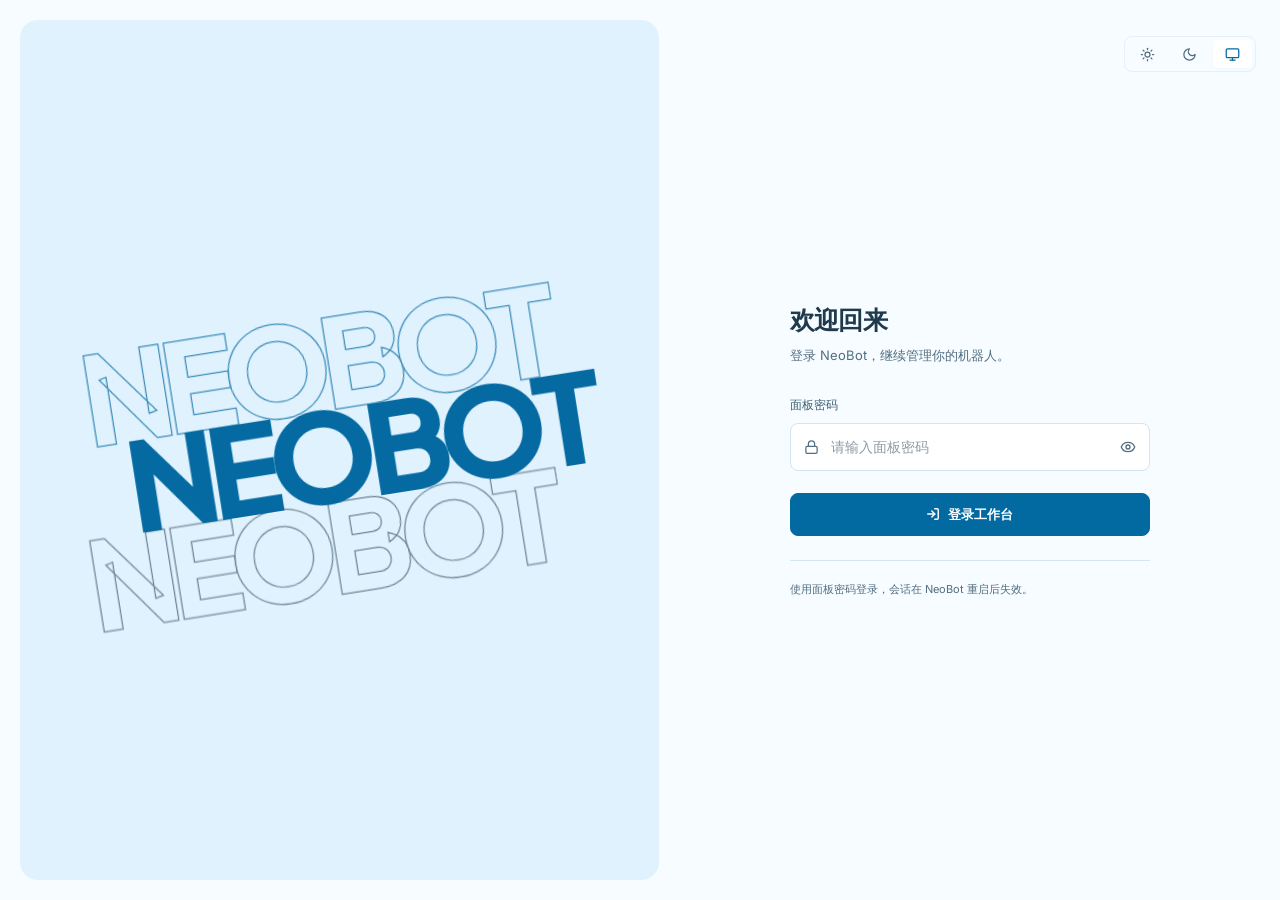
==== commit 189b99fe: "feat(plugins): 完善插件设置与思索说明 调整插件配置界面和思索说明书，补充直播订阅页面、教程与回归。  验证：uv run ruff check . 通过；离线 pytest 6617 " ====
--- a/app/src/neobot_app/builtin_plugins/dashboard/web/index.html
+++ b/app/src/neobot_app/builtin_plugins/dashboard/web/index.html
@@ -6,8 +6,8 @@
     <meta name="viewport" content="width=device-width, initial-scale=1.0" />
     <meta name="robots" content="noindex, nofollow, nosnippet, noimageindex" />
     <title>NeoBot 面板</title>
-    <script type="module" crossorigin src="./assets/index-CrRrHyzX.js"></script>
-    <link rel="stylesheet" crossorigin href="./assets/index-BjZudg7F.css">
+    <script type="module" crossorigin src="./assets/index-DdyIkiWh.js"></script>
+    <link rel="stylesheet" crossorigin href="./assets/index-CMDy6EVj.css">
   </head>
   <body>
     <div id="root"></div>
--- a/app/src/neobot_app/builtin_plugins/dashboard/web/assets/index-CMDy6EVj.css
+++ b/app/src/neobot_app/builtin_plugins/dashboard/web/assets/index-CMDy6EVj.css
@@ -0,0 +1 @@
+@font-face{font-family:Inter Variable;font-style:normal;font-weight:100 900;font-display:swap;src:url(./inter-latin-wght-normal-Dx4kXJAl.woff2) format("woff2");unicode-range:U+0000-00FF,U+0131,U+0152-0153,U+02BB-02BC,U+02C6,U+02DA,U+02DC,U+0304,U+0308,U+0329,U+2000-206F,U+20AC,U+2122,U+2191,U+2193,U+2212,U+2215,U+FEFF,U+FFFD}@font-face{font-family:Plus Jakarta Sans Variable;font-style:normal;font-weight:200 800;font-display:swap;src:url(./plus-jakarta-sans-latin-wght-normal-eXO_dkmS.woff2) format("woff2");unicode-range:U+0000-00FF,U+0131,U+0152-0153,U+02BB-02BC,U+02C6,U+02DA,U+02DC,U+0304,U+0308,U+0329,U+2000-206F,U+20AC,U+2122,U+2191,U+2193,U+2212,U+2215,U+FEFF,U+FFFD}@font-face{font-family:JetBrains Mono Variable;font-style:normal;font-weight:100 800;font-display:swap;src:url(./jetbrains-mono-latin-wght-normal-B9CIFXIH.woff2) format("woff2");unicode-range:U+0000-00FF,U+0131,U+0152-0153,U+02BB-02BC,U+02C6,U+02DA,U+02DC,U+0304,U+0308,U+0329,U+2000-206F,U+20AC,U+2122,U+2191,U+2193,U+2212,U+2215,U+FEFF,U+FFFD}/*! tailwindcss v4.3.3 | MIT License | https://tailwindcss.com */@layer properties{@supports (((-webkit-hyphens:none)) and (not (margin-trim:inline))) or ((-moz-orient:inline) and (not (color:rgb(from red r g b)))){*,:before,:after,::backdrop{--tw-rotate-x:initial;--tw-rotate-y:initial;--tw-rotate-z:initial;--tw-skew-x:initial;--tw-skew-y:initial;--tw-ordinal:initial;--tw-slashed-zero:initial;--tw-numeric-figure:initial;--tw-numeric-spacing:initial;--tw-numeric-fraction:initial;--tw-outline-style:solid;--tw-blur:initial;--tw-brightness:initial;--tw-contrast:initial;--tw-grayscale:initial;--tw-hue-rotate:initial;--tw-invert:initial;--tw-opacity:initial;--tw-saturate:initial;--tw-sepia:initial;--tw-drop-shadow:initial;--tw-drop-shadow-color:initial;--tw-drop-shadow-alpha:100%;--tw-drop-shadow-size:initial}}}@layer theme{:root,:host{--font-sans:"Inter Variable", "Noto Sans SC", "Microsoft YaHei UI", "PingFang SC", "Microsoft YaHei", "Noto Sans CJK SC", sans-serif;--font-mono:"JetBrains Mono Variable", Consolas, "Microsoft YaHei UI", monospace;--spacing:.25rem;--radius-sm:.25rem;--default-transition-duration:.15s;--default-transition-timing-function:cubic-bezier(.4, 0, .2, 1);--default-font-family:"Inter Variable", "Noto Sans SC", "Microsoft YaHei UI", "PingFang SC", "Microsoft YaHei", "Noto Sans CJK SC", sans-serif;--default-mono-font-family:"JetBrains Mono Variable", Consolas, "Microsoft YaHei UI", monospace;--radius-control:8px}}@layer base{*,:after,:before,::backdrop{box-sizing:border-box;border:0 solid;margin:0;padding:0}::file-selector-button{box-sizing:border-box;border:0 solid;margin:0;padding:0}html,:host{-webkit-text-size-adjust:100%;-moz-tab-size:4;tab-size:4;line-height:1.5;font-family:var(--default-font-family,-apple-system, BlinkMacSystemFont, "Segoe UI", Roboto, "Helvetica Neue", "Noto Sans", Arial, sans-serif, "Apple Color Emoji", "Segoe UI Emoji", "Segoe UI Symbol", "Noto Color Emoji");font-feature-settings:var(--default-font-feature-settings,normal);font-variation-settings:var(--default-font-variation-settings,normal);-webkit-tap-highlight-color:transparent}hr{height:0;color:inherit;border-top-width:1px}abbr:where([title]){-webkit-text-decoration:underline dotted;text-decoration:underline dotted}h1,h2,h3,h4,h5,h6{font-size:inherit;font-weight:inherit}a{color:inherit;-webkit-text-decoration:inherit;text-decoration:inherit}b,strong{font-weight:bolder}code,kbd,samp,pre{font-family:var(--default-mono-font-family,ui-monospace, SFMono-Regular, Menlo, Monaco, Consolas, "Liberation Mono", "Courier New", monospace);font-feature-settings:var(--default-mono-font-feature-settings,normal);font-variation-settings:var(--default-mono-font-variation-settings,normal);font-size:1em}small{font-size:80%}sub,sup{vertical-align:baseline;font-size:75%;line-height:0;position:relative}sub{bottom:-.25em}sup{top:-.5em}table{text-indent:0;border-color:inherit;border-collapse:collapse}:-moz-focusring:where(:not(iframe)){outline:auto}progress{vertical-align:baseline}summary{display:list-item}ol,ul,menu{list-style:none}img,svg,video,canvas,audio,iframe,embed,object{vertical-align:middle;display:block}img,video{max-width:100%;height:auto}button,input,select,optgroup,textarea{font:inherit;font-feature-settings:inherit;font-variation-settings:inherit;letter-spacing:inherit;color:inherit;opacity:1;background-color:#0000;border-radius:0}::file-selector-button{font:inherit;font-feature-settings:inherit;font-variation-settings:inherit;letter-spacing:inherit;color:inherit;opacity:1;background-color:#0000;border-radius:0}:where(select:is([multiple],[size])) optgroup{font-weight:bolder}:where(select:is([multiple],[size])) optgroup option{padding-inline-start:20px}::file-selector-button{margin-inline-end:4px}::placeholder{opacity:1}@supports (not ((-webkit-appearance:-apple-pay-button))) or (contain-intrinsic-size:1px){::placeholder{color:currentColor}@supports (color:color-mix(in lab,red,red)){::placeholder{color:color-mix(in oklab,currentcolor 50%,transparent)}}}textarea{resize:vertical}::-webkit-search-decoration{-webkit-appearance:none}::-webkit-date-and-time-value{min-height:1lh;text-align:inherit}::-webkit-datetime-edit{display:inline-flex}::-webkit-datetime-edit-fields-wrapper{padding:0}::-webkit-datetime-edit{padding-block:0}::-webkit-datetime-edit-year-field{padding-block:0}::-webkit-datetime-edit-month-field{padding-block:0}::-webkit-datetime-edit-day-field{padding-block:0}::-webkit-datetime-edit-hour-field{padding-block:0}::-webkit-datetime-edit-minute-field{padding-block:0}::-webkit-datetime-edit-second-field{padding-block:0}::-webkit-datetime-edit-millisecond-field{padding-block:0}::-webkit-datetime-edit-meridiem-field{padding-block:0}::-webkit-calendar-picker-indicator{line-height:1}:-moz-ui-invalid{box-shadow:none}button,input:where([type=button],[type=reset],[type=submit]){-webkit-appearance:button;-moz-appearance:button;appearance:button}::file-selector-button{-webkit-appearance:button;-moz-appearance:button;appearance:button}::-webkit-inner-spin-button{height:auto}::-webkit-outer-spin-button{height:auto}[hidden]:where(:not([hidden=until-found])){display:none!important}button:not(:disabled),[role=button]:not([aria-disabled=true]){cursor:pointer}}@layer components;@layer utilities{.collapse{visibility:collapse}.visible{visibility:visible}.sr-only{clip-path:inset(50%);white-space:nowrap;border-width:0;width:1px;height:1px;margin:-1px;padding:0;position:absolute;overflow:hidden}.fixed{position:fixed}.relative{position:relative}.static{position:static}.container{width:100%}@media (min-width:40rem){.container{max-width:40rem}}@media (min-width:48rem){.container{max-width:48rem}}@media (min-width:64rem){.container{max-width:64rem}}@media (min-width:80rem){.container{max-width:80rem}}@media (min-width:96rem){.container{max-width:96rem}}.block{display:block}.flex{display:flex}.grid{display:grid}.hidden{display:none}.inline{display:inline}.table{display:table}.shrink-0{flex-shrink:0}.transform{transform:var(--tw-rotate-x,) var(--tw-rotate-y,) var(--tw-rotate-z,) var(--tw-skew-x,) var(--tw-skew-y,)}.resize{resize:both}.p-2{padding:calc(var(--spacing) * 2)}.p-4{padding:calc(var(--spacing) * 4)}.tabular-nums{--tw-numeric-spacing:tabular-nums;font-variant-numeric:var(--tw-ordinal,) var(--tw-slashed-zero,) var(--tw-numeric-figure,) var(--tw-numeric-spacing,) var(--tw-numeric-fraction,)}.outline{outline-style:var(--tw-outline-style);outline-width:1px}.\!filter{filter:var(--tw-blur,) var(--tw-brightness,) var(--tw-contrast,) var(--tw-grayscale,) var(--tw-hue-rotate,) var(--tw-invert,) var(--tw-saturate,) var(--tw-sepia,) var(--tw-drop-shadow,)!important}.filter{filter:var(--tw-blur,) var(--tw-brightness,) var(--tw-contrast,) var(--tw-grayscale,) var(--tw-hue-rotate,) var(--tw-invert,) var(--tw-saturate,) var(--tw-sepia,) var(--tw-drop-shadow,)}.transition{transition-property:color,background-color,border-color,outline-color,text-decoration-color,fill,stroke,--tw-gradient-from,--tw-gradient-via,--tw-gradient-to,opacity,box-shadow,transform,translate,scale,rotate,filter,-webkit-backdrop-filter,backdrop-filter,display,content-visibility,overlay,pointer-events;transition-timing-function:var(--tw-ease,var(--default-transition-timing-function));transition-duration:var(--tw-duration,var(--default-transition-duration))}}@property --tw-rotate-x{syntax:"*";inherits:false}@property --tw-rotate-y{syntax:"*";inherits:false}@property --tw-rotate-z{syntax:"*";inherits:false}@property --tw-skew-x{syntax:"*";inherits:false}@property --tw-skew-y{syntax:"*";inherits:false}@property --tw-ordinal{syntax:"*";inherits:false}@property --tw-slashed-zero{syntax:"*";inherits:false}@property --tw-numeric-figure{syntax:"*";inherits:false}@property --tw-numeric-spacing{syntax:"*";inherits:false}@property --tw-numeric-fraction{syntax:"*";inherits:false}@property --tw-outline-style{syntax:"*";inherits:false;initial-value:solid}@property --tw-blur{syntax:"*";inherits:false}@property --tw-brightness{syntax:"*";inherits:false}@property --tw-contrast{syntax:"*";inherits:false}@property --tw-grayscale{syntax:"*";inherits:false}@property --tw-hue-rotate{syntax:"*";inherits:false}@property --tw-invert{syntax:"*";inherits:false}@property --tw-opacity{syntax:"*";inherits:false}@property --tw-saturate{syntax:"*";inherits:false}@property --tw-sepia{syntax:"*";inherits:false}@property --tw-drop-shadow{syntax:"*";inherits:false}@property --tw-drop-shadow-color{syntax:"*";inherits:false}@property --tw-drop-shadow-alpha{syntax:"<percentage>";inherits:false;initial-value:100%}@property --tw-drop-shadow-size{syntax:"*";inherits:false}:root{color-scheme:light;--neutral-0: #ffffff;--neutral-50: #f6fcff;--neutral-100: #eef9ff;--neutral-200: #d2e5f0;--neutral-500: #526e80;--neutral-700: #3f5e73;--neutral-900: #1f3a4d;--sky-50: #f0f9ff;--sky-100: #e0f2fe;--sky-200: #bae6fd;--sky-300: #7dd3fc;--sky-400: #38bdf8;--sky-500: #0ea5e9;--sky-700: #0369a1;--sky-800: #075985;--bg: var(--neutral-50);--panel: var(--neutral-0);--panel-2: var(--neutral-100);--surface-elevated: var(--neutral-0);--surface-sidebar: #ffffff;--surface-hero: var(--sky-100);--surface-field: #ffffff;--border: var(--neutral-200);--border-soft: #e6f0f7;--text: var(--neutral-900);--text-secondary: var(--neutral-700);--muted: var(--neutral-500);--text-disabled: #879eae;--text-on-brand: #ffffff;--brand: var(--sky-700);--brand-hover: var(--sky-800);--brand-soft: var(--sky-100);--brand-light: var(--sky-300);--brand-mid: var(--sky-400);--brand-strong: var(--sky-800);--brand-nav: var(--neutral-500);--brand-nav-dark: var(--neutral-500);--accent: #2563eb;--accent-soft: #eaf2ff;--ok: #2c7552;--warn: #916010;--err: #bc3c36;--info: #326da8;--green: var(--ok);--amber: var(--warn);--red: var(--err);--success-soft: #e9f3ec;--warning-soft: #fbf1dc;--danger-soft: #fbece9;--info-soft: #eaf1f8;--focus-ring: color-mix(in srgb, var(--brand) 28%, transparent);--focus-outline-offset: -3px;--radius: 12px;--radius-control: 8px;--radius-large: 16px;--shadow: 0 1px 2px rgb(24 32 48 / 2%);--shadow-elevated: 0 16px 48px rgb(24 32 48 / 12%), 0 2px 8px rgb(24 32 48 / 4%);--font-cjk: "Noto Sans SC", "Microsoft YaHei UI", "PingFang SC", "Microsoft YaHei", "Noto Sans CJK SC";--font-sans: "Inter Variable", var(--font-cjk), system-ui, sans-serif;--font-display: "Plus Jakarta Sans Variable", var(--font-cjk), system-ui, sans-serif;--font-mono: "JetBrains Mono Variable", "Cascadia Code", Consolas, var(--font-cjk), monospace;--space-1: 4px;--space-2: 8px;--space-3: 12px;--space-4: 16px;--space-5: 20px;--space-6: 24px;--space-8: 32px;--space-10: 40px;--page-max-width: 1600px;--page-gutter: clamp(20px, 2vw, 32px);--page-gap: 28px;--card-padding: 24px;--control-height: 38px;--scrollbar-thumb: #b7cedd;--scrollbar-hover: #8daabc;--motion-fast: .12s;--motion-base: .2s;--ease-out: cubic-bezier(.2, .7, .2, 1);--z-header: 20;--z-panel: 30;--z-sidebar: 40;--z-dropdown: 60;--z-tooltip: 70;--z-modal: 900;--z-toast: 1000;--sidebar-width: 224px}html[data-theme=dark]{color-scheme:dark;--bg: #0f2238;--panel: #19304c;--panel-2: #122a43;--surface-elevated: #203b58;--surface-sidebar: #122a43;--surface-hero: #123653;--surface-field: #19304c;--border: #2a3d5e;--border-soft: #233a55;--text: #e7f6ff;--text-secondary: #bfd5e5;--muted: #9cb7cb;--text-disabled: #6b8397;--text-on-brand: #0f2238;--brand: var(--sky-300);--brand-hover: var(--sky-200);--brand-soft: #143c5a;--brand-light: var(--sky-300);--brand-mid: var(--sky-400);--brand-strong: var(--sky-200);--brand-nav: var(--muted);--brand-nav-dark: var(--muted);--accent: var(--sky-400);--accent-soft: #183e61;--ok: #8bcba2;--warn: #e3bb73;--err: #f29a91;--info: #9cbee6;--success-soft: #27392d;--warning-soft: #3b3223;--danger-soft: #422b28;--info-soft: #293442;--shadow: 0 2px 8px rgb(0 0 0 / 8%);--shadow-elevated: 0 16px 48px rgb(0 0 0 / 30%);--scrollbar-thumb: #3b5875;--scrollbar-hover: #5a7893}*{box-sizing:border-box;scrollbar-width:thin;scrollbar-color:var(--scrollbar-thumb) transparent}html,body,#root{height:100%;margin:0}html{overflow:hidden}body{overflow:hidden;background:var(--bg);color:var(--text);font:14px/1.6 var(--font-sans);-webkit-font-smoothing:antialiased}button,input,select,textarea{font:inherit}button,a,input,select,textarea{-webkit-tap-highlight-color:transparent;transition:background-color var(--motion-fast),border-color var(--motion-fast),color var(--motion-fast),box-shadow var(--motion-fast)}button:not(:disabled),summary,select:not(:disabled){cursor:pointer}button:focus-visible,a:focus-visible,summary:focus-visible,[tabindex="0"]:focus-visible{outline:2px solid var(--brand);outline-offset:var(--focus-outline-offset)}:is(.btn,.btn-sm).primary:focus-visible{outline-color:var(--text-on-brand)}::selection{color:var(--text-on-brand);background:var(--brand)}code,.mono,.lv-time,.lv-msg,.log-viewport{font-family:var(--font-mono)}code{overflow-wrap:anywhere}svg{flex-shrink:0}input[type=checkbox],input[type=radio]{accent-color:var(--brand)}textarea{line-height:1.65}pre{-moz-tab-size:2;tab-size:2}hr{border:0;border-top:1px solid var(--border)}.muted{color:var(--muted)}.small{font-size:12px}.spacer{flex:1}.sr-only{position:absolute;width:1px;height:1px;padding:0;margin:-1px;overflow:hidden;clip:rect(0,0,0,0);white-space:nowrap;border:0}.page{display:flex;flex-direction:column;gap:var(--page-gap);min-width:0;width:100%;max-width:var(--page-max-width);margin:0 auto}.page--viewport{height:100%;min-height:0;overflow:hidden}.page--viewport>:not(:last-child){flex-shrink:0}.page-header{display:flex;align-items:center;justify-content:space-between;gap:20px;min-height:var(--control-height);padding:0;flex-shrink:0}.page-heading{display:flex;align-items:baseline;flex-wrap:wrap;gap:4px 14px;min-width:0}.page-title{margin:0;font:650 20px/1.4 var(--font-display);letter-spacing:-.3px;flex-shrink:0}.page-description{margin:0;color:var(--muted);font-size:12px;max-width:68ch;line-height:1.6}.page-actions{display:flex;align-items:center;flex-wrap:wrap;justify-content:flex-end;gap:8px;min-width:0}.page>.page-header{margin-bottom:-8px}.card{min-width:0;padding:var(--card-padding);background:var(--panel);border:1px solid var(--border);border-radius:var(--radius);box-shadow:var(--shadow)}.card-head{display:flex;align-items:center;justify-content:space-between;gap:12px;margin-bottom:18px;flex-wrap:wrap}.card-head h3{margin:0;font-size:14px;font-weight:650;letter-spacing:-.15px}.grid{display:grid;gap:var(--space-6);min-width:0}.stats{grid-template-columns:repeat(4,minmax(0,1fr))}.two-col{grid-template-columns:repeat(2,minmax(0,1fr))}.empty{padding:34px 16px;text-align:center;color:var(--muted)}.icon-btn{width:34px;height:34px;display:inline-flex;align-items:center;justify-content:center;flex-shrink:0;padding:0;background:transparent;border:1px solid var(--border);border-radius:var(--radius-control);color:var(--text-secondary)}.icon-btn:hover:not(:disabled){background:var(--panel-2);color:var(--brand);border-color:var(--brand)}.icon-btn:disabled,.btn:disabled,.btn-sm:disabled{cursor:not-allowed;color:var(--text-disabled)}.input{min-width:0;height:var(--control-height);padding:0 11px;border:1px solid var(--border);border-radius:var(--radius-control);background:var(--surface-field);color:var(--text)}.input::placeholder{color:var(--muted);opacity:.85}.input:focus{outline:none;border-color:var(--brand);box-shadow:inset 0 0 0 3px var(--focus-ring)}.input:disabled{background:var(--panel-2);color:var(--text-disabled);cursor:not-allowed}textarea.input{height:auto;padding:10px 12px}.btn,.btn-sm{display:inline-flex;align-items:center;justify-content:center;gap:7px;flex-shrink:0;white-space:nowrap;border:1px solid var(--border);border-radius:var(--radius-control);background:var(--panel);color:var(--text-secondary);font-size:13px;font-weight:550;text-decoration:none}.btn{min-height:var(--control-height);padding:7px 13px}.btn-sm{min-height:30px;padding:4px 10px;font-size:12px}.btn:hover:not(:disabled),.btn-sm:hover:not(:disabled){background:var(--panel-2);border-color:color-mix(in srgb,var(--muted) 45%,var(--border))}.btn.primary,.btn-sm.primary{background:var(--brand);border-color:var(--brand);color:var(--text-on-brand)}.btn.primary:hover:not(:disabled),.btn-sm.primary:hover:not(:disabled){background:var(--brand-hover);border-color:var(--brand-hover)}.btn.ghost,.btn-sm.ghost{background:transparent;border-color:transparent}.btn.danger,.btn-sm.danger{color:var(--err);border-color:color-mix(in srgb,var(--err) 35%,var(--border))}.btn.danger:hover:not(:disabled),.btn-sm.danger:hover:not(:disabled){background:var(--danger-soft);border-color:var(--err)}.button-spinner{animation:spin .9s linear infinite}@keyframes spin{to{transform:rotate(360deg)}}.tag{display:inline-flex;align-items:center;gap:4px;border-radius:5px;padding:2px 7px;font-size:11px;font-weight:550;white-space:nowrap;line-height:1.5}.tag.ok{background:var(--success-soft);color:var(--ok)}.tag.warn{background:var(--warning-soft);color:var(--warn)}.tag.err{background:var(--danger-soft);color:var(--err)}.tag.info{background:var(--info-soft);color:var(--info)}.tag.debug{background:var(--panel-2);color:var(--muted)}.stat-card{position:relative;overflow:hidden;padding:20px}.stat-label{color:var(--muted);font-size:12px;font-weight:500}.stat-value{margin:8px 0 3px;color:var(--text);font:650 28px/1.25 var(--font-display);letter-spacing:-.9px;font-variant-numeric:tabular-nums;overflow-wrap:anywhere}.stat-sub{color:var(--muted);font-size:11px}.stat-icon{display:flex;align-items:center;justify-content:center;width:32px;height:32px;background:var(--brand-soft);color:var(--brand);border-radius:8px;margin-bottom:14px}.stat-icon svg{width:16px;height:16px}.stat-icon.accent{color:var(--accent);background:var(--accent-soft)}.stat-spark{position:absolute;bottom:10px;right:10px;width:92px;height:32px;opacity:.6;pointer-events:none}.stat-spark .spark{height:32px}.spark{width:100%;height:80px}.spark-line{fill:none;stroke:var(--brand);stroke-width:2;vector-effect:non-scaling-stroke}.spark-area{fill:var(--brand-soft);stroke:none}.spark-empty{color:var(--muted);padding:24px 0;text-align:center}.linechart{width:100%;height:180px}.lc-wrap{position:relative;width:100%}.lc-line{fill:none;stroke:var(--brand);stroke-width:2;vector-effect:non-scaling-stroke}.lc-area{fill:var(--brand-soft);stroke:none}.lc-grid line{stroke:var(--border-soft);stroke-width:1;vector-effect:non-scaling-stroke}.lc-grid text{fill:var(--muted);font-size:10px}.lc-empty-text{fill:var(--muted);font-size:12px}.lc-cursor{pointer-events:none}.lc-guide{stroke:var(--brand);stroke-width:1;stroke-dasharray:3 3;opacity:.7;vector-effect:non-scaling-stroke}.lc-dot{fill:var(--panel);stroke:var(--brand);stroke-width:2.5;vector-effect:non-scaling-stroke}.lc-tooltip{position:absolute;z-index:var(--z-tooltip);display:flex;flex-direction:column;gap:2px;max-width:260px;padding:10px 12px;border:1px solid var(--border);border-radius:var(--radius-control);background:var(--surface-elevated);box-shadow:var(--shadow-elevated);font-size:11px;line-height:1.5;white-space:nowrap;pointer-events:none}.lc-tooltip-name,.lc-tooltip-label,.lc-tooltip-row-label{color:var(--muted)}.lc-tooltip-value,.lc-tooltip-row-value{color:var(--text);font-weight:600;font-variant-numeric:tabular-nums}.lc-tooltip-row{display:flex;align-items:baseline;justify-content:space-between;gap:14px;margin-top:2px}.lc-tooltip-value+.lc-tooltip-row{margin-top:6px;padding-top:6px;border-top:1px solid var(--border-soft)}.modal-backdrop{position:fixed;top:0;right:0;bottom:0;left:0;z-index:var(--z-modal);background:#0f223861;-webkit-backdrop-filter:blur(3px);backdrop-filter:blur(3px)}.modal{position:fixed;top:50%;left:50%;transform:translate(-50%,-50%);z-index:var(--z-modal);width:460px;max-width:calc(100vw - 32px);max-height:calc(100dvh - 48px);display:flex;flex-direction:column;overflow:hidden;border:1px solid var(--border);border-radius:14px;background:var(--panel);box-shadow:var(--shadow-elevated)}.modal-head{display:flex;align-items:center;justify-content:space-between;flex-shrink:0;gap:12px;padding:14px 20px;border-bottom:1px solid var(--border-soft)}.modal-head h3{margin:0;font-size:16px;font-weight:650}.modal-head .icon-btn{border-color:transparent}.modal-body{flex:1 1 auto;padding:20px;overflow-y:auto;min-height:0;overscroll-behavior:contain}.modal-body>:first-child{margin-top:0}.modal-body>:last-child{margin-bottom:0}.modal-body>.cfg-row,.modal-body>form>.cfg-row{padding-block:10px}.modal-body>.cfg-row:first-child,.modal-body>form>.cfg-row:first-child{padding-top:0}.modal-body>.cfg-row>.cfg-label,.modal-body>form>.cfg-row>.cfg-label{padding-top:0}.modal-footer{flex-shrink:0;padding:14px 20px;border-top:1px solid var(--border-soft);background:var(--panel)}.modal-footer .modal-actions{margin:0}.modal.modal-wide{width:900px}.modal .cfg-row{grid-template-columns:1fr;gap:7px}.modal .cfg-control{width:100%}.modal-actions{display:flex;justify-content:flex-end;flex-wrap:wrap;gap:8px;margin-top:20px}.confirm-description{margin:0;color:var(--text-secondary);line-height:1.8;white-space:pre-wrap}@media (max-width: 1000px){.stats{grid-template-columns:repeat(2,minmax(0,1fr))}}@media (max-width: 850px){.two-col{grid-template-columns:minmax(0,1fr)}}@media (max-width: 600px){:root{--page-gap: 20px;--card-padding: 20px}.page{gap:var(--page-gap)}.page-header{display:grid;grid-template-columns:minmax(0,1fr) auto;align-items:center;gap:6px 12px}.page-heading{display:contents}.page-title{grid-column:1;grid-row:1;font-size:19px}.page-description{grid-column:1 / -1;grid-row:2;margin:0;font-size:12px}.page-actions{grid-column:2;grid-row:1;justify-content:flex-end;gap:6px;max-width:216px}.page-actions .btn{min-height:34px;padding:6px 9px;font-size:12px}.card,.stat-card{padding:16px}.stat-value{font-size:24px}.stat-spark{display:none}.modal{max-width:calc(100vw - 20px);max-height:calc(100dvh - 24px)}.modal-head,.modal-footer{padding:12px 16px}.modal-body{padding:16px}}@media (pointer: coarse){.btn,.icon-btn{min-height:42px}.icon-btn{min-width:42px}}@media (prefers-reduced-motion: reduce){*,*:before,*:after{animation-duration:.01ms!important;animation-iteration-count:1!important;transition-duration:.01ms!important;scroll-behavior:auto!important}}.btn:disabled,.btn.primary:disabled,.btn.danger:disabled,.btn-sm:disabled{opacity:1;cursor:not-allowed;filter:none;background:var(--panel-2);border-color:var(--border);color:var(--brand-nav)}.inline-check{display:inline-flex;align-items:center;gap:6px}.btn.danger{color:var(--err);border-color:color-mix(in srgb,var(--err) 40%,var(--border))}.btn.danger:hover:not(:disabled){background:color-mix(in srgb,var(--err) 10%,transparent);border-color:var(--err)}mark{background:#f59e0b33;color:var(--warn);border-radius:3px;padding:0 2px;font-weight:700}.dirty-label{color:var(--warn)}.section-link{display:inline-flex;align-items:center;gap:4px;color:var(--muted);text-decoration:none;font-size:12px}.section-link:hover{color:var(--brand)}.section-link svg{width:14px;height:14px}.stat-card .stat-value{overflow:hidden;text-overflow:ellipsis;white-space:nowrap}.stat-card .stat-sub{overflow-wrap:anywhere}.config-tabs{display:flex;justify-content:space-between;align-items:center;border-bottom:1px solid var(--border);margin-bottom:26px;gap:10px}.config-tabs>div{display:flex;gap:20px}.config-tabs button{display:inline-flex;align-items:center;gap:7px;min-height:42px;border:none;border-bottom:2px solid transparent;background:none;color:var(--muted);padding:12px 0;cursor:pointer;font-size:13px;white-space:nowrap}.config-tabs button svg{width:15px}.config-tabs button.active{color:var(--brand-hover);border-bottom-color:var(--brand-hover);font-weight:600}@media (max-width: 740px){.config-tabs>.small{display:none}}.select-control{display:inline-flex;align-items:center;justify-content:space-between;gap:12px;min-width:0;height:var(--control-height);flex-shrink:0;padding:0 12px;border:1px solid var(--border);border-radius:var(--radius-control);color:var(--text);background:var(--surface-field);font:500 12px var(--font-sans);text-align:left;cursor:pointer}.select-control>span:first-child{overflow:hidden;text-overflow:ellipsis;white-space:nowrap}.select-control-icon{display:flex;flex-shrink:0;color:var(--muted)}.select-control:hover:not(:disabled){border-color:var(--muted)}.select-control:focus-visible,.select-control[data-state=open]{outline:2px solid var(--brand);outline-offset:var(--focus-outline-offset)}.select-control:disabled{opacity:.5;cursor:not-allowed}.select-control-menu{z-index:calc(var(--z-modal) + 10);width:max-content;min-width:var(--radix-select-trigger-width);max-width:min(440px,calc(100vw - 24px));max-height:min(320px,var(--radix-select-content-available-height));overflow:hidden;color:var(--text);background:var(--panel);border:1px solid var(--border);border-radius:var(--radius-control);box-shadow:0 8px 24px #00000016}.select-control-options{padding:5px}.select-control-group+.select-control-group{margin-top:4px;padding-top:4px;border-top:1px solid var(--border)}.select-control-group-label{padding:7px 10px;color:var(--muted);font-size:11px;font-weight:600;line-height:1.5}.select-control-option{position:relative;display:flex;align-items:center;gap:12px;min-height:34px;padding:8px 32px 8px 10px;border-radius:5px;font-size:12px;line-height:1.45;overflow-wrap:anywhere;outline:none;cursor:pointer;-webkit-user-select:none;user-select:none}.select-control-option[data-highlighted]{background:var(--panel-2)}.select-control-option[data-state=checked]{color:var(--brand);background:var(--brand-soft);font-weight:600}.select-control-option[data-disabled]{opacity:.4;pointer-events:none}.select-control-check{position:absolute;right:10px;display:flex}.select-control-scroll{display:flex;align-items:center;justify-content:center;height:22px;color:var(--muted)}@media (max-width: 760px){.select-control-option{min-height:40px}}.info-bar-host{position:fixed;right:24px;bottom:24px;z-index:var(--z-toast);display:flex;flex-direction:column;width:420px;max-width:calc(100vw - 32px)}.info-bar-host[data-details-open=true]{visibility:hidden;pointer-events:none}.info-bar{display:grid;grid-template-columns:18px minmax(0,1fr) 28px;align-items:start;gap:10px;padding:12px;background:var(--surface-elevated);border:1px solid var(--border);border-left:3px solid var(--brand);border-radius:var(--radius);box-shadow:var(--shadow-elevated);font-size:13px}.info-bar.ok{border-left-color:var(--ok)}.info-bar.warn{border-left-color:var(--warn)}.info-bar.err{border-left-color:var(--err)}.info-bar-icon{margin-top:2px;color:var(--brand)}.info-bar.ok .info-bar-icon{color:var(--ok)}.info-bar.warn .info-bar-icon{color:var(--warn)}.info-bar.err .info-bar-icon{color:var(--err)}.info-bar-content{min-width:0}.info-bar-title{display:block;overflow:hidden;white-space:nowrap;text-overflow:ellipsis;font-weight:650;line-height:1.6}.info-bar-message{display:-webkit-box;-webkit-line-clamp:2;-webkit-box-orient:vertical;overflow:hidden;overflow-wrap:anywhere;margin:3px 0 0;color:var(--muted);font-size:12px;line-height:1.6}.info-bar-details,.info-bar-close{display:inline-flex;align-items:center;justify-content:center;border:0;background:transparent;cursor:pointer}.info-bar-details{min-height:26px;margin-top:3px;padding:2px 0;color:var(--brand-hover);font-size:11px;font-weight:600}.info-bar-close{width:28px;height:28px;margin-top:-3px;border-radius:6px;color:var(--muted)}.info-bar-close:hover{background:var(--panel-2);color:var(--text)}.info-bar-details:hover{text-decoration:underline}.info-bar-detail-content{overflow-wrap:anywhere}.info-bar-detail-content>h4{margin:0;font-size:14px}.info-bar-detail-content>p{margin:12px 0 0;color:var(--muted);white-space:pre-wrap;line-height:1.8}.info-bar-detail-extra{margin-top:16px}.info-bar-detail-extra pre{white-space:pre-wrap;overflow-wrap:anywhere}@media (max-width: 600px){.info-bar-host{right:16px;bottom:16px}}@media (pointer: coarse){.info-bar{grid-template-columns:18px minmax(0,1fr) 42px;gap:8px}.info-bar-close{width:42px;height:42px;margin-top:-4px}.info-bar-details{min-height:40px}}.cfg-errors{margin:6px 0 0;padding-left:18px;font-size:12px;line-height:1.7}.cfg-errors code{color:var(--err, #d9534f)}.workspace-empty{display:flex;flex:1;flex-direction:column;align-items:center;justify-content:center;text-align:center;padding:50px 20px;color:var(--muted)}.workspace-empty>svg{width:36px;height:36px;opacity:.6;margin-bottom:14px}.workspace-empty h2,.workspace-empty h3{color:var(--text);font-size:16px;margin:4px 0}.workspace-empty p{font-size:12px;line-height:1.8}.workspace-error,.config-notice{display:flex;flex-wrap:wrap;align-items:center;gap:10px;padding:14px 16px;margin:14px 0;border-radius:6px;font-size:13px;line-height:1.7;overflow-wrap:anywhere}.workspace-error{background:color-mix(in srgb,var(--err) 8%,transparent);color:var(--err);border:1px solid color-mix(in srgb,var(--err) 20%,transparent)}.config-notice{background:color-mix(in srgb,var(--ok) 8%,transparent);color:var(--ok)}.config-notice.warning{background:color-mix(in srgb,var(--warn) 8%,transparent);color:var(--warn)}.inline-alert{--alert-color: var(--info);--alert-surface: var(--info-soft);display:flex;align-items:flex-start;gap:12px;min-width:0;padding:14px 16px;border:1px solid color-mix(in srgb,var(--alert-color) 20%,var(--border-soft));border-radius:var(--radius-control);background:var(--alert-surface);color:var(--alert-color);font-size:13px;line-height:1.65}.inline-alert--error{--alert-color: var(--err);--alert-surface: var(--danger-soft)}.inline-alert--warning{--alert-color: var(--warn);--alert-surface: var(--warning-soft)}.inline-alert--success{--alert-color: var(--ok);--alert-surface: var(--success-soft)}.inline-alert-icon{flex:0 0 auto;margin-top:2px}.inline-alert-content{flex:1;min-width:0;overflow-wrap:anywhere}.inline-alert-title{font-weight:600}.inline-alert-description{color:var(--text-secondary)}.inline-alert-title+.inline-alert-description{margin-top:3px}.inline-alert-description>:first-child{margin-top:0}.inline-alert-description>:last-child{margin-bottom:0}.inline-alert .cfg-errors{margin:6px 0 0;padding-left:18px}.inline-alert-actions{display:flex;align-items:center;flex-wrap:wrap;align-self:center;gap:8px;flex-shrink:0}@media (max-width: 800px){.inline-alert{flex-wrap:wrap}.inline-alert-content{flex-basis:calc(100% - 32px)}.inline-alert-actions{padding-left:29px}}.model-table{width:100%;border-collapse:collapse;font-size:13px}.model-table th{text-align:left;font-size:12px;color:var(--muted, #889);padding:6px 8px;border-bottom:1px solid var(--border)}.model-table td{padding:7px 8px;border-bottom:1px dashed var(--border);vertical-align:top}.model-table code{font-size:12px}.table-scroll{min-width:0;max-width:100%;overflow-x:auto;overscroll-behavior-inline:contain;border-radius:var(--radius-control)}.table-scroll:focus-visible{outline-offset:-2px}.table-scroll-hint{display:none;margin:0;color:var(--muted);font-size:12px}.workspace{display:grid;grid-template-columns:var(--workspace-panel-width, 264px) minmax(0,1fr);flex:1;min-width:0;min-height:0;overflow:hidden;border:1px solid var(--border);border-radius:var(--radius-large);background:var(--panel)}.workspace-panel,.workspace-editor{display:flex;flex-direction:column;min-width:0;min-height:0;position:relative}.workspace-panel{border-right:1px solid var(--border-soft);background:var(--surface-sidebar, var(--panel))}.workspace-panel>.workspace-scroll,.workspace-editor>.workspace-scroll{flex:1;min-height:0;min-width:0;overflow:auto;overscroll-behavior:contain}@media (max-width: 1100px){.workspace{--workspace-panel-width: 248px}}@media (max-width: 740px){.workspace{display:flex}.workspace-panel{width:100%;border-right:0}.workspace-editor{display:none;width:100%}.workspace.show-detail .workspace-panel{display:none}.workspace.show-detail .workspace-editor{display:flex}}.cfg-top-tabs{align-items:center;justify-content:space-between}.config-card{display:flex;flex-direction:column;gap:14px}.config-toolbar .config-tabs{margin-bottom:0}.config-toolbar .btn{min-height:34px;height:auto;padding-top:7px;padding-bottom:7px}.config-body{display:block}.config-page{padding:0}.config-page>.page-header{align-items:center;flex-direction:row;flex-wrap:wrap;gap:12px 20px}.config-page>.page-header>.page-heading{flex:1 1 180px;min-width:0}.config-page>.page-header>.page-actions{flex:0 0 auto;max-width:100%;margin-left:auto}.config-page .cfg-top-tabs{flex-shrink:0;max-width:100%;margin:0;padding:4px;border:1px solid var(--border-soft);border-radius:var(--radius);background:var(--surface-sidebar, var(--panel))}.config-page .cfg-top-tabs>div{gap:4px}.config-page .cfg-top-tabs button{min-height:34px;padding:7px 14px;border:0;border-radius:var(--radius-control);font-weight:550}.config-page .cfg-top-tabs button.active{color:var(--brand-hover);background:var(--panel);box-shadow:0 1px 3px color-mix(in srgb,var(--text) 7%,transparent)}.config-page .config-card{display:flex;flex:1;flex-direction:column;gap:0;min-height:0;min-width:0;padding:0;overflow:hidden;border-radius:var(--radius-large)}.config-panel-scroll{flex:1;min-width:0;min-height:0;padding:24px;overflow:auto;overscroll-behavior:contain}.config-panel-scroll>.card-head{flex-wrap:wrap;gap:10px}.config-toolbar{display:flex;flex-wrap:wrap;align-items:center;gap:8px;margin-bottom:20px}.config-toolbar>.config-tabs{margin:0;border:0}.config-toolbar>.config-tabs>div{gap:4px}.config-toolbar>.config-tabs button{padding:8px 12px;border-radius:var(--radius-control);border:0;min-height:36px}.config-toolbar>.config-tabs button.active{background:var(--brand-soft)}.config-history-action{min-width:36px;padding-right:10px;padding-left:10px}.config-history-action>span{font-size:11px;font-variant-numeric:tabular-nums}.config-more-actions .config-secondary-action{min-height:30px;padding:5px 8px;background:transparent;border-color:transparent;color:var(--muted);font-size:12px}.config-more-actions .config-secondary-action:hover:not(:disabled){background:var(--panel-2);color:var(--text)}.cfg-search{flex:1 1 220px;max-width:400px}.config-card-editor>.config-toolbar{flex-shrink:0;padding:12px 20px;margin:0;border-bottom:1px solid var(--border-soft)}.config-more-actions{flex:0 0 auto;position:relative;margin-left:auto}.config-action-disclosure>summary,.config-mobile-action-label{display:none}.config-disclosure-content{display:flex;align-items:center;justify-content:flex-end;flex-wrap:wrap;gap:6px}.config-more-actions>summary{display:list-item;list-style-position:inside;padding:8px 10px;min-height:36px;border:1px solid var(--border);border-radius:var(--radius-control);background:var(--panel);color:var(--text-secondary);font-size:12px;line-height:18px;white-space:nowrap;cursor:pointer}.config-more-actions>summary:focus-visible{outline:2px solid var(--brand);outline-offset:var(--focus-outline-offset)}.config-more-actions .config-disclosure-content{position:absolute;top:calc(100% + 8px);right:0;z-index:var(--z-dropdown);display:flex;flex-direction:column;align-items:stretch;gap:4px;width:208px;max-width:calc(100vw - 64px);padding:8px;border:1px solid var(--border);border-radius:var(--radius);background:var(--panel);box-shadow:var(--shadow-elevated)}.config-more-actions .config-disclosure-content>.btn{justify-content:flex-start;width:100%;min-height:36px;padding:8px 10px;font-size:12px}.config-more-actions .config-mobile-action-label{display:inline;font-size:12px}.config-card-editor>:is(.config-notice,.workspace-error){flex-shrink:0;margin:12px 24px 0;max-height:25vh;overflow:auto}.config-card-editor>.config-body{flex:1;min-height:0;min-width:0;overflow:hidden}.config-card-editor>.config-source-body{display:flex;flex-direction:column;gap:0;padding:0}.source-editor-heading{display:flex;align-items:center;justify-content:space-between;flex-shrink:0;gap:12px;min-height:42px;padding:10px 20px;border-bottom:1px solid var(--border-soft);color:var(--muted);font-size:11px}.source-editor-heading>span:first-child{display:flex;align-items:center;gap:8px;min-width:0;color:var(--text-secondary)}.source-editor-heading code{overflow:hidden;text-overflow:ellipsis;white-space:nowrap;font-family:var(--font-mono)}.source-editor-heading>span:last-child{flex-shrink:0;font-variant-numeric:tabular-nums}.source-editor-hint{flex-shrink:0;margin:0;padding:8px 20px;border-top:1px solid var(--border-soft);background:var(--surface-sidebar, var(--panel-2));color:var(--muted);font-size:11px;line-height:1.6}.config-footer{display:flex;flex-shrink:0;flex-wrap:wrap;align-items:center;gap:10px;margin:0;padding:16px 24px;border-top:1px solid var(--border-soft);background:var(--panel)}.config-footer>span{display:inline-flex;align-items:center;gap:8px;min-width:0;overflow-wrap:anywhere;font-size:12px}.config-footer>.small{max-width:26%;overflow:hidden;text-overflow:ellipsis;white-space:nowrap}.config-card-editor>.config-main-toolbar{position:relative;flex-wrap:nowrap;gap:6px;padding:8px 12px}.config-card-editor>.config-main-toolbar>.config-tabs{flex:0 0 auto;margin:0}.config-main-toolbar>.config-tabs button{min-height:34px;padding:6px 9px;font-size:12px}.config-card-editor>.config-main-toolbar>.cfg-search{flex:1 1 130px;order:0;width:0;min-width:96px;max-width:none;min-height:34px;padding:6px 10px;font-size:12px}.config-toolbar-spacer{flex:1;min-width:0}.config-sync-status{display:inline-flex;flex:0 1 auto;align-items:center;gap:5px;min-width:0;max-width:118px;font-size:11px}.config-sync-status>span{overflow:hidden;text-overflow:ellipsis;white-space:nowrap}.config-main-toolbar>.btn-sm,.config-runtime-inline>.btn-sm{flex:0 0 auto;min-height:34px;padding:6px 9px;font-size:12px;white-space:nowrap}.config-runtime-inline{display:flex;flex:0 0 auto;align-items:center;gap:6px}.config-main-toolbar>.config-more-actions{margin:0}.config-main-toolbar>.config-more-actions>summary{display:flex;align-items:center;justify-content:center;min-height:34px;padding:6px 8px;list-style:none}.config-main-toolbar>.config-more-actions>summary::-webkit-details-marker{display:none}.config-main-toolbar>.config-more-actions>summary>svg{display:none}.config-main-toolbar .config-disclosure-content>:is(.btn,.btn-sm){justify-content:flex-start;width:100%;min-height:36px;padding:8px 10px;border-color:transparent;background:transparent;font-size:12px}.config-main-toolbar .config-disclosure-content{max-height:min(540px,calc(100dvh - 200px));overflow-y:auto}.config-main-toolbar .config-disclosure-content>.input{width:100%;min-width:0;min-height:40px;font-size:12px}.config-menu-divider{height:1px;margin-block:4px;background:var(--border-soft)}.config-card-editor>.config-main-toolbar[data-compact=true]{padding:8px 10px}.config-main-toolbar[data-compact=true]>.config-sync-status{display:none}.config-main-toolbar[data-compact=true]>.config-tabs button,.config-main-toolbar[data-compact=true]>.config-save-button{min-height:40px;padding-inline:8px}.config-main-toolbar[data-compact=true]>.config-more-actions{position:static}.config-main-toolbar[data-compact=true]>.config-more-actions>summary{width:40px;min-height:40px;padding:8px;font-size:0}.config-main-toolbar[data-compact=true]>.config-more-actions>summary>svg{display:block;width:16px;height:16px}.config-main-toolbar[data-compact=true] .config-disclosure-content{right:10px;width:260px;max-width:calc(100% - 20px)}.config-main-toolbar[data-compact=true] .config-disclosure-content>:is(.btn,.btn-sm){min-height:40px}.config-page .model-table{min-width:0}.config-table-scroll{min-width:0;overflow-x:auto;overscroll-behavior-x:contain}.prompts-page>.panel-skeleton{flex:1;min-height:0}@media (max-width: 1100px){.config-footer>.small{display:none}}@media (max-width: 740px){.config-page>.page-header{flex-direction:column;align-items:stretch}.config-page>.page-header>.page-heading,.config-page>.page-header>.page-actions{flex:initial;width:100%;margin-left:0}.config-page .cfg-top-tabs{width:100%}.config-page .cfg-top-tabs>div{display:grid;grid-template-columns:repeat(4,minmax(0,1fr));width:100%}.config-page .cfg-top-tabs button{width:100%;min-width:0;padding:8px 6px;font-size:12px}.config-panel-scroll{padding:18px}.config-page .config-toolbar{gap:6px;margin-bottom:12px}.config-card-editor>.config-toolbar{padding:14px 16px 12px;margin-bottom:0}.config-toolbar>.cfg-search{max-width:none;flex-basis:100%;order:-1}.config-toolbar .spacer{display:none}.config-toolbar>.config-tabs{margin-right:auto}.config-toolbar>.config-tabs button{padding:8px;font-size:12px}.config-history-action{width:34px;min-width:34px;padding-inline:0}.config-card-editor>:is(.config-notice,.workspace-error){margin:10px 16px 0}.config-footer{padding:12px 16px;gap:8px}.config-footer>.btn{flex:1;min-height:36px;padding:6px 8px;font-size:12px}.config-footer>span{flex-basis:100%}.config-footer .spacer{display:none}.config-card-editor>.config-source-body{padding:0}.source-editor-heading,.source-editor-hint{padding-inline:16px}}@media (max-width: 640px){.config-more-actions{flex:0 0 auto;margin-left:auto}.config-action-disclosure{position:relative}.config-action-disclosure>summary{display:list-item;list-style-position:inside;padding:8px 10px;min-height:36px;border:1px solid var(--border);border-radius:var(--radius-control);background:var(--panel);color:var(--text-secondary);font-size:12px;line-height:18px;white-space:nowrap;cursor:pointer}.config-action-disclosure>summary:focus-visible{outline:2px solid var(--brand);outline-offset:var(--focus-outline-offset)}.config-action-disclosure .config-disclosure-content{position:absolute;top:calc(100% + 8px);right:0;z-index:var(--z-dropdown);display:flex;flex-direction:column;align-items:stretch;gap:4px;width:208px;max-width:calc(100vw - 64px);padding:8px;border:1px solid var(--border);border-radius:var(--radius);background:var(--panel);box-shadow:var(--shadow-elevated)}.config-action-disclosure .config-disclosure-content>.btn{justify-content:flex-start;width:100%;min-height:36px;padding:8px 10px;font-size:12px}.config-mobile-action-label{display:inline}.config-editor-footer{position:relative;display:grid;grid-template-columns:minmax(0,1fr) auto auto;gap:8px;padding:12px 14px}.config-editor-footer>span{gap:6px;font-size:11px;line-height:1.5}.config-editor-footer>.small,.config-editor-footer>.spacer{display:none}.config-editor-footer .config-runtime-actions{position:static}.config-editor-footer .config-runtime-actions .config-disclosure-content{top:auto;bottom:calc(100% + 8px);right:14px;max-width:calc(100% - 28px)}.config-editor-footer>.btn{padding:8px 10px}}.cfg-tree{display:grid;grid-template-columns:210px 1fr;gap:0;border:1px solid var(--border);border-radius:12px;overflow:hidden;background:var(--panel);min-height:420px}.cfg-tree-side{display:flex;flex-direction:column;background:var(--panel-2);border-right:1px solid var(--border);min-width:0}.cfg-tree-cap{padding:10px 12px 6px;color:var(--muted);font-size:11px;letter-spacing:.04em}.cfg-tree-cap b{color:var(--brand)}.cfg-tree-nav{display:flex;flex-direction:column;gap:2px;padding:0 8px 8px;overflow-y:auto;flex:1}.cfg-tree-item{display:flex;align-items:center;gap:6px;width:100%;border:1px solid transparent;background:transparent;color:var(--text);border-radius:9px;padding:6px 9px;font:inherit;font-size:12.5px;text-align:left;cursor:pointer}.cfg-tree-item:hover{background:var(--brand-soft)}.cfg-tree-item.on{background:var(--brand-soft);border-color:var(--brand);font-weight:600}.cfg-tree-item .cfg-tree-name{flex:1;min-width:0;overflow:hidden;text-overflow:ellipsis;white-space:nowrap}.cfg-tree-count{color:var(--muted);font-size:11px;font-variant-numeric:tabular-nums}.cfg-tree-badge{font-size:9.5px;border:1px solid var(--warn);color:var(--warn);border-radius:5px;padding:0 4px}.cfg-tree-empty{color:var(--muted);font-size:12px;padding:8px 10px;margin:0}.cfg-tree-side-foot{display:flex;gap:6px;flex-wrap:wrap;padding:8px;border-top:1px solid var(--border)}.cfg-tree-body{padding:12px 16px;min-width:0;overflow-x:hidden}.cfg-tree-head{display:flex;align-items:baseline;gap:10px;margin-bottom:6px}.cfg-tree-head h3{margin:0;font-size:15px}.cfg-tree-body .cfg-root{gap:0}.cfg-tree-body .cfg-group{border:none;padding:0;background:transparent}:is(.config-page,.modal) .cfg-tree{border-color:var(--border-soft);border-radius:var(--radius);grid-template-columns:224px minmax(0,1fr)}.config-card-editor .cfg-tree{height:100%;min-height:0;border:0;border-radius:0}:is(.config-page,.modal) .cfg-tree-side{min-height:0;background:var(--surface-sidebar, var(--panel-2));border-color:var(--border-soft)}.cfg-tree-select{display:none}:is(.config-page,.modal) .cfg-tree-cap{flex-shrink:0;padding:18px 20px 12px;font-size:12px;letter-spacing:0}:is(.config-page,.modal) .cfg-tree-nav{min-height:0;gap:4px;padding:0 12px 18px;overscroll-behavior:contain}:is(.config-page,.modal) .cfg-tree-item{min-height:40px;flex-shrink:0;padding:10px 12px;font-size:13px;border-radius:var(--radius-control)}:is(.config-page,.modal) .cfg-tree-item.on{border-color:transparent;color:var(--brand-hover)}:is(.config-page,.modal) .cfg-tree-body{min-height:0;padding:20px 24px}.config-card-editor .cfg-tree-body{overflow-y:auto;overscroll-behavior:contain}:is(.config-page,.modal) .cfg-tree-head{align-items:center;min-height:32px;margin-bottom:8px}:is(.config-page,.modal) .cfg-tree-head h3{font-size:16px}.cfg-section-help{position:relative;margin-left:auto}.cfg-section-help>summary{display:flex;align-items:center;justify-content:center;width:32px;height:32px;list-style:none;border-radius:6px;color:var(--muted);cursor:pointer}.cfg-section-help>summary::-webkit-details-marker{display:none}.cfg-section-help>summary:hover,.cfg-section-help[open]>summary{color:var(--brand);background:var(--brand-soft)}.cfg-section-help-content{position:absolute;z-index:var(--z-dropdown);top:calc(100% + 4px);right:0;width:min(320px,calc(100vw - 80px));padding:14px 16px;border:1px solid var(--border);border-radius:var(--radius-control);background:var(--panel);box-shadow:var(--shadow-elevated);color:var(--text-secondary);font-size:12px;line-height:1.7}.cfg-section-help-content>p{margin:8px 0 0}.cfg-section-help-content .cfg-reload-policy{margin-bottom:0}.config-card-editor .cfg-tree-body>.cfg-root>.cfg-group>.cfg-group-content{padding-left:0;border-left:0}@media (max-width: 1100px){:is(.config-page,.modal) .cfg-tree{grid-template-columns:188px minmax(0,1fr)}}@media (max-width: 740px){:is(.config-page,.modal) .cfg-tree{grid-template-columns:minmax(0,1fr);grid-template-rows:auto minmax(0,1fr)}:is(.config-page,.modal) .cfg-tree-side{border-right:0;border-bottom:1px solid var(--border-soft)}:is(.config-page,.modal) .cfg-tree-cap{padding:10px 16px 6px}:is(.config-page,.modal) .cfg-tree-nav{flex-direction:row;overflow-x:auto;overscroll-behavior-x:contain;scrollbar-width:none;padding:0 10px 10px}:is(.config-page,.modal) .cfg-tree-item{width:auto;min-width:max-content;min-height:36px;padding:8px 10px}:is(.config-page,.modal) .cfg-tree-body{padding:20px 18px}.cfg-section-help>summary{min-height:40px}}@media (max-width: 640px){:is(.config-page,.modal) .cfg-tree-select{display:flex;align-items:center;gap:12px;padding:10px 16px;font-size:12px;color:var(--muted)}.cfg-tree-select>span{flex-shrink:0}.cfg-tree-select>select{flex:1;width:0;min-width:0}:is(.config-page,.modal) .cfg-tree-cap,:is(.config-page,.modal) .cfg-tree-nav{display:none}}.env-table-scroll{min-width:0;margin-top:20px;border:1px solid var(--border-soft);border-radius:var(--radius);overflow-x:auto;overscroll-behavior-x:contain}.env-table{min-width:900px}.env-row{display:grid;grid-template-columns:minmax(200px,.9fr) minmax(300px,1.6fr) minmax(180px,1fr) 112px;align-items:center;gap:16px;padding:14px 16px;border-bottom:1px solid var(--border-soft)}.env-row:last-child{border-bottom:0}.env-head{background:var(--panel-2);color:var(--muted);font-size:12px;font-weight:600}.env-head>span:last-child{text-align:right}.env-row.removed{opacity:.45;text-decoration:line-through}.env-key,.env-value,.env-desc{min-width:0;overflow-wrap:anywhere}.env-key{display:flex;align-items:center;flex-wrap:wrap;gap:6px}.env-value{display:grid;grid-template-columns:minmax(0,1fr) 58px;align-items:center;gap:8px}.env-value .tag{justify-self:start;white-space:nowrap}.env-row .input{width:100%;min-width:0}.env-desc{line-height:1.6}.env-actions{display:flex;align-items:center;justify-content:flex-end;gap:6px;white-space:nowrap}.env-add{background:var(--panel-2)}.env-platform-heading{margin-top:28px}.env-platform-scroll{border:1px solid var(--border-soft);border-radius:var(--radius)}.env-panel .env-platform-table{min-width:760px;table-layout:fixed}.env-platform-name-column{width:24%}.env-platform-key-column{width:112px}.env-platform-action-column{width:128px}.env-platform-table :is(th,td){padding:14px 16px;vertical-align:middle;border-bottom:1px solid var(--border-soft)}.env-platform-table th{background:var(--panel-2)}.env-platform-table :is(th,td):last-child{text-align:right}.env-platform-table tr:last-child td{border-bottom:0}.env-platform-url{overflow-wrap:anywhere;line-height:1.6}.install-form .field{display:flex;flex-direction:column;gap:7px;margin-bottom:16px}.install-form .field span{font-size:12px;color:var(--muted)}.install-form .input{width:100%}.source-badge{font-size:11px;padding:1px 6px;border-radius:6px;border:1px solid var(--border);color:var(--muted, #889)}.source-badge.official{border-color:var(--ok, #2f9e44);color:var(--ok, #2f9e44)}.plugin-sidebar-body,.plugin-editor-body{display:flex;flex:1;flex-direction:column;min-width:0;min-height:0}.plugin-workspace{overflow:clip}@media (min-width: 741px){.plugin-workspace{grid-template-rows:minmax(0,1fr) auto}.plugin-workspace>:is(.workspace-panel,.workspace-editor){display:grid;grid-row:1 / -1;grid-template-rows:subgrid}.plugin-workspace :is(.plugin-sidebar-footer,.plugin-editor-footer){grid-row:2}}.plugin-sidebar{display:flex;flex-direction:column;min-height:0;border-right:1px solid var(--border);background:var(--panel)}.plugin-sidebar-heading{display:flex;align-items:center;justify-content:space-between;gap:12px;flex-shrink:0;padding:18px 18px 12px}.plugin-sidebar-heading h2{margin:0;font-size:13px;font-weight:600}.plugin-sidebar-heading>span{font-size:12px;color:var(--muted)}.workspace .icon-btn{display:inline-flex;align-items:center;justify-content:center;flex-shrink:0}.workspace button:disabled{opacity:.42;cursor:not-allowed}.workspace button,.workspace input,.workspace textarea{font-family:inherit}.workspace button:focus-visible,.workspace input:focus-visible,.workspace textarea:focus-visible{outline:2px solid var(--brand-hover);outline-offset:var(--focus-outline-offset)}.plugin-search{display:flex;align-items:center;gap:9px;margin:0 14px 10px;padding:9px 10px;border:1px solid var(--border-soft);border-radius:7px;background:var(--panel);color:var(--muted)}.plugin-search:focus-within{border-color:var(--brand);box-shadow:inset 0 0 0 3px var(--brand-soft)}.plugin-search input,.plugin-search input:focus-visible{width:100%;min-width:0;border:0;background:none;outline:0;color:var(--text);font-size:13px}.plugin-search svg{width:15px;flex-shrink:0}.plugin-search kbd{white-space:nowrap;font-size:9px;opacity:.8}.plugin-source-filter{display:flex;gap:4px;padding:4px;margin:0 14px 12px;border-radius:6px;background:var(--panel-2)}.plugin-source-filter button{flex:1;padding:8px 7px;border:0;border-radius:6px;background:transparent;color:var(--muted);font-size:12px;cursor:pointer}.plugin-source-filter button.active{color:var(--brand-hover);background:var(--panel);font-weight:650;box-shadow:0 2px 5px color-mix(in srgb,var(--text) 4%,transparent)}.plugin-list{flex:1;min-height:0;overflow-y:auto;padding:0 12px 24px}.plugin-list,.plugin-editor-scroll{scrollbar-width:thin;scrollbar-color:var(--border) transparent}.plugin-group{margin-bottom:16px}.plugin-group h2{margin:0}.plugin-group-toggle{display:flex;align-items:center;gap:8px;width:100%;padding:8px 12px 10px;border:0;background:none;font-size:12px;font-weight:600;color:var(--muted);cursor:pointer;text-align:left}.plugin-group-toggle span{margin-left:auto;font-size:10px;font-weight:400}.plugin-group-toggle svg{width:12px;height:12px;transform:rotate(90deg)}.plugin-group-toggle[aria-expanded=false] svg{transform:none}.plugin-list-item{display:flex;align-items:center;gap:10px;position:relative;width:100%;min-height:60px;padding:10px;margin:4px 0;border:1px solid transparent;border-radius:10px;background:none;color:var(--text);text-align:left;cursor:pointer;transition:background .15s,border-color .15s}.plugin-list-item:hover:not(:disabled){background:var(--panel-2)}.plugin-list-item.selected{background:var(--brand-soft);border-color:color-mix(in srgb,var(--brand) 12%,transparent);box-shadow:none}.plugin-item-icon{display:grid;place-items:center;width:32px;height:32px;flex-shrink:0;border:1px solid var(--border-soft);border-radius:6px;background:var(--panel);color:var(--muted)}.plugin-list-item.selected .plugin-item-icon{color:var(--brand-hover)}.plugin-item-copy{display:flex;flex-direction:column;flex:1;gap:3px;min-width:0}.plugin-item-copy>span{overflow:hidden;text-overflow:ellipsis;white-space:nowrap;font-size:13px;font-weight:650}.plugin-item-copy small{display:flex;align-items:center;gap:6px;flex-wrap:wrap;color:var(--muted);font-size:11px}.plugin-status-dot{display:inline-block;flex-shrink:0;width:6px;height:6px;border-radius:50%;background:var(--muted)}.plugin-status-dot.loaded{background:var(--ok)}.plugin-status-dot.error{background:var(--err)}.plugin-status-dot.pending{background:var(--warn)}.plugin-sidebar-footer{display:flex;align-items:center;gap:10px;justify-content:space-between;flex-wrap:wrap;min-height:60px;flex-shrink:0;padding:12px 16px;border-top:1px solid var(--border-soft);color:var(--muted);font-size:12px}.plugin-sidebar-footer>.small{flex:1;min-width:55px;overflow:hidden;text-overflow:ellipsis;white-space:nowrap}.plugin-sidebar-footer>span{display:inline-flex;align-items:center;gap:8px}.plugin-sidebar-footer .icon-btn{border:none;background:none;width:28px;height:28px}.plugin-editor{display:flex;flex-direction:column;min-width:0;min-height:0}.plugin-editor-toolbar{position:relative;min-height:76px;flex-shrink:0;display:flex;flex-wrap:wrap;align-items:center;justify-content:space-between;gap:12px;padding:16px 20px;border-bottom:1px solid var(--border-soft);background:var(--panel)}.plugin-identity{flex:1 1 180px;min-width:0}.plugin-identity-name{display:flex;align-items:center;flex-wrap:wrap;gap:6px 12px}.plugin-identity-name h2{margin:0;min-width:0;font-size:16px;font-weight:600;color:var(--text);overflow-wrap:anywhere}.plugin-identity-status{display:inline-flex;align-items:center;gap:6px;flex-shrink:0;color:var(--muted);font-size:11px}.plugin-identity-status.error{color:var(--err)}.plugin-identity-meta{display:flex;align-items:center;gap:10px;margin-top:5px;font-size:11px;color:var(--muted)}.plugin-toolbar-actions{display:flex;align-items:center;gap:6px;flex-shrink:0;margin-left:auto}.plugin-toolbar-actions>.icon-btn,.plugin-more>summary{width:32px;height:32px;background:transparent;border-color:transparent;border-radius:6px}.plugin-toolbar-actions>.icon-btn:hover:not(:disabled),.plugin-more>summary:hover{background:var(--panel-2);border-color:var(--border)}.toolbar-divider{height:20px;width:1px;background:var(--border);margin:0 3px}.plugin-more{position:static}.plugin-more>summary{list-style:none}.plugin-more>summary::-webkit-details-marker{display:none}.plugin-more>summary:focus-visible{outline:2px solid var(--brand-hover);outline-offset:var(--focus-outline-offset)}.plugin-action-menu{position:absolute;right:20px;top:calc(100% - 8px);width:208px;max-width:calc(100% - 40px);z-index:var(--z-dropdown);padding:7px;border:1px solid var(--border-soft);border-radius:10px;background:var(--panel);box-shadow:var(--shadow)}.plugin-action-menu button{display:flex;align-items:center;gap:10px;width:100%;padding:10px;text-align:left;color:var(--text);background:none;border:0;border-radius:6px;cursor:pointer;font-size:12px}.plugin-action-menu button:hover:not(:disabled){background:var(--panel-2)}.plugin-action-menu .danger{color:var(--err)}.plugin-action-menu hr{border:0;border-top:1px solid var(--border);margin:5px 3px}.plugin-editor-scroll{flex:1;min-height:0;overflow-y:auto;padding:6px 20px 20px}.plugin-editor-scroll>*{min-width:0}.plugin-settings-views{display:grid;gap:24px;margin:0}.plugin-settings-view{min-width:0}.plugin-settings-view+.plugin-settings-view{border-top:1px solid var(--border-soft);padding-top:24px}.plugin-settings-view>h3{margin:0 0 12px;font-size:14px;font-weight:650}.plugin-settings-frame-wrap{min-width:0}.plugin-settings-frame-wrap .plugin-view-frame{display:block;width:100%;border:0;background:var(--panel)}.plugin-editor-scroll.is-source{display:flex;flex-direction:column;padding:0;overflow:hidden}.plugin-editor-scroll.is-source>.plugin-config-panel{display:flex;flex:1;flex-direction:column;min-height:0}.plugin-editor-scroll.is-source .plugin-config-panel>:not(.config-body){flex-shrink:0;max-height:25%;margin:12px 20px;overflow:auto}.plugin-editor-scroll.is-source .config-body{display:flex;flex:1;flex-direction:column;min-height:0}.plugin-config-toolbar{display:flex;flex-wrap:wrap;align-items:center;gap:8px;min-width:0}.plugin-mode-tabs{display:flex;gap:4px;padding:3px;border-radius:var(--radius-control);background:var(--panel-2)}.plugin-mode-tabs button{display:inline-flex;align-items:center;gap:6px;min-height:30px;padding:5px 10px;border:0;border-radius:5px;background:none;color:var(--muted);font-size:12px;white-space:nowrap;cursor:pointer}.plugin-mode-tabs button.active{background:var(--panel);color:var(--text);box-shadow:0 1px 3px color-mix(in srgb,var(--text) 7%,transparent)}.plugin-config-toolbar .btn-sm{flex-shrink:0;padding-inline:8px;color:var(--muted);font-size:12px}.plugin-config-tools{display:flex;align-items:center;flex-wrap:wrap;gap:8px}.plugin-info-content{font-size:13px;line-height:1.6;color:var(--text)}.plugin-info-description{margin:0 0 20px;color:var(--text-secondary);white-space:pre-wrap;overflow-wrap:anywhere}.plugin-info-grid{display:grid;grid-template-columns:repeat(2,minmax(0,1fr));gap:18px 24px;margin:0}.plugin-info-item{min-width:0}.plugin-info-item-wide{grid-column:1 / -1}.plugin-info-grid dt{margin-bottom:4px;color:var(--muted);font-size:12px}.plugin-info-grid dd{margin:0;overflow-wrap:anywhere}.plugin-info-grid dd small{display:block;margin-top:4px;color:var(--muted)}.plugin-info-path{padding:10px 12px;border:1px solid var(--border-soft);border-radius:var(--radius-control);background:var(--panel-2)}.plugin-info-path code{font-family:var(--font-mono);font-size:12px}.plugin-info-tags{display:flex;flex-wrap:wrap;gap:6px}.plugin-info-tags span{padding:3px 8px;border-radius:var(--radius-control);background:var(--panel-2);color:var(--text-secondary);font-size:12px}.plugin-info-notes{margin:22px 0 0;padding-top:18px;border-top:1px solid var(--border-soft);color:var(--muted);font-size:12px}.plugin-info-notes p{margin:8px 0 0}.plugin-info-link{display:inline-flex;align-items:center;gap:6px;margin-top:18px;color:var(--brand-hover);font-size:12px}.meta-chip{display:inline-flex;align-items:center;gap:6px;padding:4px 9px;background:var(--panel);border:1px solid var(--border-soft);border-radius:6px;color:var(--muted);font-size:11px;text-decoration:none}.meta-chip svg{width:12px;height:12px}a.meta-chip:hover{color:var(--brand-hover);border-color:var(--brand)}.update-available{color:var(--brand-hover)}.plugin-editor-footer{display:flex;align-items:center;justify-content:space-between;gap:16px;padding:12px 20px;min-height:60px;flex-shrink:0;border-top:1px solid var(--border-soft);background:var(--panel);font-size:12px}.plugin-editor-footer>div{display:flex;flex-direction:column;gap:5px}.plugin-editor-footer span{display:inline-flex;align-items:center;gap:8px}.workspace .plugin-back{display:none}@media (max-width: 740px){.workspace.show-detail .plugin-back{display:inline-flex}}@media (max-width: 1050px){.plugin-editor-toolbar{padding:12px 20px}}@media (max-width: 740px){.plugin-editor-toolbar{flex-wrap:wrap;gap:8px;padding:10px 14px}.plugin-toolbar-actions{width:100%;justify-content:flex-end}.plugin-editor-scroll{padding:4px 18px 20px}.plugin-config-toolbar{flex:1 1 100%;gap:4px}.plugin-mode-tabs button{gap:5px;padding:5px 7px;font-size:11px}.plugin-config-toolbar .btn-sm{gap:3px;padding-inline:6px;font-size:11px}.plugin-mode-tabs button>svg{display:none}.plugin-editor-footer{padding:10px 14px;gap:8px;font-size:11px}.plugin-editor-footer>.btn{padding:8px 10px;flex-shrink:0;font-size:12px}.plugin-identity-name h2{font-size:14px}.plugin-info-grid{gap:16px}}@media (prefers-reduced-motion: reduce){.plugin-list-item{transition:none}}.ponder-screen{position:fixed;top:0;right:0;bottom:0;left:0;z-index:var(--z-modal);display:flex;flex-direction:column;min-width:0;background:color-mix(in srgb,var(--bg) 94%,transparent);color:var(--text);-webkit-backdrop-filter:blur(18px);backdrop-filter:blur(18px);animation:ponder-enter .18s ease-out}.ponder-header{display:flex;flex-shrink:0;align-items:center;justify-content:space-between;gap:20px;min-height:64px;padding:12px 28px}.ponder-heading{display:flex;align-items:center;gap:12px;min-width:0;font-size:14px}.ponder-heading>svg,.ponder-heading>span{flex-shrink:0;color:var(--muted)}.ponder-heading>strong{overflow-wrap:anywhere}.ponder-heading .select-control{width:min(320px,36vw);min-width:0}.ponder-screen kbd{padding:2px 5px;border:1px solid var(--border);border-radius:4px;color:var(--muted);font:11px var(--font-mono)}.ponder-empty{display:grid;flex:1;place-content:center;justify-items:center;gap:16px}.ponder-lesson{display:flex;flex:1;flex-direction:column;min-width:0;min-height:0}.ponder-main{display:grid;flex:1;grid-template-rows:minmax(160px,1fr) auto minmax(104px,auto);gap:8px;width:min(1080px,100%);margin-inline:auto;min-width:0;min-height:0;padding:8px 24px 0}.ponder-stage-viewport{position:relative;min-width:0;min-height:0;border:1px solid var(--border-soft);border-radius:var(--radius);background:var(--bg);overflow:hidden;isolation:isolate;box-shadow:0 16px 48px color-mix(in srgb,var(--text) 8%,transparent)}.ponder-stage-viewport .plugin-view-frame{display:block;width:100%;height:100%;min-height:0;border:0;border-radius:0;background:var(--panel)}.ponder-synthetic-stage{height:100%;overflow-y:auto}.ponder-stage-heading{display:flex;gap:16px;align-items:center;min-height:56px;padding:16px 100px 16px 28px;border-bottom:1px solid var(--border-soft);background:var(--panel);font-size:14px;font-weight:600}.ponder-stage-heading>:last-child{color:var(--muted);font-size:11px;font-weight:400}.ponder-stage-content{display:grid;gap:16px;width:min(100%,460px);margin-inline:auto;padding:32px}.ponder-reference-value{display:grid;gap:8px;font-size:12px}.ponder-reference-value>span{color:var(--muted)}.ponder-reference-value pre{margin:0;min-height:40px;padding:10px 12px;border:1px solid var(--border);border-radius:var(--radius-control);background:var(--panel);color:var(--text);overflow-wrap:anywhere;white-space:pre-wrap}.ponder-sample-empty{display:grid;justify-items:center;gap:12px;padding:20px 0;text-align:center}.ponder-sample-empty svg{color:var(--brand)}.ponder-sample-empty p{margin:0;font-size:16px;font-weight:600}.ponder-sample-empty span{color:var(--muted);font-size:12px;line-height:1.8}.ponder-stage-heading>:first-child{display:inline-flex;align-items:center;gap:8px}.ponder-command-content,.ponder-config-content{display:grid;align-content:start;gap:24px;min-width:0;padding:24px}.ponder-command-context,.ponder-config-path{margin:0;color:var(--muted);font-size:12px;line-height:1.8;overflow-wrap:anywhere}.ponder-command-message,.ponder-command-reply{display:grid;gap:12px;width:min(100%,520px);padding:20px;border:1px solid var(--border);border-radius:var(--radius);background:var(--panel)}.ponder-command-message{justify-self:end;background:var(--brand-soft)}.ponder-command-message>span,.ponder-command-reply>span{color:var(--muted);font-size:12px}.ponder-command-message code,.ponder-command-reply p{margin:0;font-size:16px;line-height:1.8;white-space:pre-wrap;overflow-wrap:anywhere}.ponder-command-message .btn-sm{justify-self:end}.ponder-config-content .cfg-row{grid-template-columns:minmax(0,1fr);gap:16px}.ponder-config-content .cfg-root{padding:0}.ponder-config-content>p:last-child:not(.ponder-config-path){margin:0;color:var(--muted);font-size:12px}.ponder-config-value pre{overflow-wrap:anywhere;white-space:pre-wrap}.ponder-cursor{position:absolute;color:var(--brand);pointer-events:none;transition:left .22s ease-out,top .22s ease-out;filter:drop-shadow(0 2px 2px color-mix(in srgb,var(--text) 18%,transparent))}.ponder-focus-frame{position:absolute;border:2px solid var(--brand);border-radius:var(--radius-control);pointer-events:none;background:color-mix(in srgb,var(--brand) 4%,transparent)}.ponder-cursor svg{stroke:var(--panel);stroke-width:1.5}.ponder-caption{min-height:0;max-height:156px;overflow-y:auto;scrollbar-width:thin;padding:8px 0 16px}.ponder-caption-heading{display:flex;flex-wrap:wrap;align-items:baseline;gap:12px;color:var(--muted);font-size:12px;font-variant-numeric:tabular-nums}.ponder-caption-heading strong{color:var(--text);font-weight:550}.ponder-caption p{margin:8px 0 0;color:var(--text);font-size:17px;line-height:1.7;overflow-wrap:anywhere}.ponder-playback{display:flex;align-items:center;gap:8px}.ponder-playback :is(.btn,.btn-sm){flex-shrink:0;min-height:40px;padding-inline:10px}.ponder-playback .ponder-play-toggle{width:40px;border-radius:50%}.ponder-timeline{position:relative;display:flex;gap:6px;flex:1;min-width:0;height:44px;margin-inline:12px}.ponder-segment{position:relative;flex:1;min-width:12px;transition:flex-grow .18s ease-out}.ponder-segment[data-current]{flex-grow:6}.ponder-chapter-hit{position:absolute;top:0;right:0;bottom:0;left:0;border:0;padding:0;border-radius:4px;background:transparent;cursor:pointer}.ponder-track{position:absolute;top:20px;right:0;bottom:20px;left:0;height:4px;border-radius:4px;overflow:hidden;background:var(--border);pointer-events:none}.ponder-progress{display:block;height:100%;background:var(--brand);transform-origin:left;transform:scaleX(0)}.ponder-segment[data-past] .ponder-progress{transform:scaleX(1)}.ponder-segment[data-current] .ponder-progress{animation:ponder-progress linear both}.ponder-chapter-tip{position:absolute;bottom:42px;left:0;z-index:1;width:max-content;max-width:240px;padding:6px 10px;border:1px solid var(--border);border-radius:var(--radius-control);background:var(--panel);color:var(--text);font-size:12px;pointer-events:none;visibility:hidden}.ponder-segment:nth-last-child(-n+3) .ponder-chapter-tip{left:auto;right:0}.ponder-chapter-hit:hover .ponder-chapter-tip,.ponder-chapter-hit:focus-visible .ponder-chapter-tip{visibility:visible}.ponder-step-tick{position:absolute;top:10px;width:24px;height:24px;transform:translate(-50%);padding:8px;border:0;border-radius:50%;background:transparent;cursor:pointer}.ponder-step-tick:after{content:"";display:block;width:8px;height:8px;border:1px solid var(--brand);border-radius:50%;background:var(--panel)}.ponder-step-tick[aria-pressed=true]:after{background:var(--brand)}.ponder-accessible-seek{position:absolute;width:1px;height:1px;clip-path:inset(50%)}.ponder-accessible-seek:focus-visible{top:0;right:0;bottom:0;left:0;width:100%;height:44px;clip-path:none;z-index:2;accent-color:var(--brand);background:var(--panel)}.ponder-position{color:var(--muted);font-size:11px;font-variant-numeric:tabular-nums;white-space:nowrap;margin-left:auto}.ponder-legend{display:flex;flex-shrink:0;justify-content:center;flex-wrap:wrap;gap:12px 28px;padding:16px 24px 24px;color:var(--muted);font-size:11px}.ponder-legend>span{display:inline-flex;gap:6px;align-items:center}@keyframes ponder-progress{0%{transform:scaleX(var(--ponder-from))}to{transform:scaleX(var(--ponder-to))}}@keyframes ponder-enter{0%{opacity:0}to{opacity:1}}[data-reduced-motion=true] .ponder-cursor{transition:none}@media (prefers-reduced-motion: reduce){.ponder-cursor{transition:none}.ponder-screen{animation:none}.ponder-segment{transition:none}}@media (max-width: 740px){.ponder-header{gap:8px;padding:12px 16px;flex-wrap:wrap}.ponder-heading{gap:8px;flex:1}.ponder-heading .select-control{width:auto;flex:1}.ponder-header>:is(.btn,.btn-sm) kbd{display:none}.ponder-main{padding:4px 16px 0;grid-template-rows:minmax(160px,1fr) auto minmax(120px,auto)}.ponder-stage-content{padding:24px}.ponder-playback{flex-wrap:wrap;justify-content:center}.ponder-playback :is(.btn,.btn-sm){min-height:44px}.ponder-timeline{flex:1 0 100%;order:-1;margin:0}.ponder-caption p{font-size:15px}.ponder-legend{gap:8px 16px;padding:8px 16px 16px}}@media (max-height: 640px){.ponder-lesson{overflow-y:auto;overscroll-behavior:contain}.ponder-main{grid-template-rows:minmax(96px,1fr) auto minmax(68px,auto)}.ponder-caption{max-height:100px;padding-bottom:8px}.ponder-caption p{font-size:14px}.ponder-legend{display:none}}.ponder-form-scene .ponder-config-content{gap:20px}.ponder-form-phases{display:flex;flex-wrap:wrap;gap:8px 16px;margin:0;padding:0;list-style:none;color:var(--muted);font-size:12px}.ponder-form-phases li{display:inline-flex;align-items:center;gap:6px}.ponder-form-phases li>span{display:grid;width:22px;height:22px;place-items:center;border:1px solid var(--border);border-radius:50%;font-variant-numeric:tabular-nums}.ponder-form-phases [aria-current=step]{color:var(--accent);font-weight:600}.ponder-form-phases [aria-current=step]>span{border-color:currentColor;background:var(--accent-soft)}.ponder-form-phases [data-complete]>span{color:var(--ok);border-color:currentColor}.ponder-form-scene .cfg-row{grid-template-columns:minmax(140px,1fr) minmax(0,1.4fr)}.ponder-form-scene .cfg-root input:disabled,.ponder-form-scene .cfg-root textarea:disabled,.ponder-form-scene .cfg-root select:disabled,.ponder-form-scene .config-switch input:disabled+.switch-track{opacity:1;color:var(--text)}.ponder-form-status,.ponder-form-save{padding:16px;border:1px solid var(--border-soft);border-radius:var(--radius-sm);background:var(--panel);font-size:13px;line-height:1.6}.ponder-form-status p,.ponder-form-save p{margin:4px 0 0;color:var(--muted);font-size:12px}.ponder-form-status.is-error{color:var(--err);border-color:var(--err);background:var(--danger-soft)}.ponder-form-status ul{margin:8px 0 0;padding-left:20px}.ponder-form-save{display:flex;flex-wrap:wrap;justify-content:space-between;align-items:center;gap:16px}.ponder-form-save .btn{min-height:44px}.ponder-form-scene[data-form-phase=save] .ponder-form-save,.ponder-form-scene[data-form-phase=saved] .ponder-form-save{border-color:var(--accent);background:var(--accent-soft)}.ponder-form-scene[data-form-phase=saved] .ponder-form-save strong{color:var(--ok)}@media (max-width: 640px){.ponder-form-scene .cfg-row{grid-template-columns:minmax(0,1fr)}.ponder-form-scene .ponder-config-content{padding:16px}}@media (prefers-reduced-motion: reduce){.ponder-form-scene *,.ponder-form-scene *:before,.ponder-form-scene *:after{animation:none!important;transition:none!important;scroll-behavior:auto!important}}[data-reduced-motion] .ponder-form-scene *{animation:none!important;transition:none!important;scroll-behavior:auto!important}.cfg-section-heading span{color:var(--muted, #889);font-size:12px}.cfg-hint{margin:0 0 4px}.cfg-row:last-child{border-bottom:none}.cfg-label label{font-weight:600;font-size:13px}.cfg-control .input{width:100%}.cfg-list{gap:12px}@media (max-width: 900px){.cfg-row{grid-template-columns:1fr}}.cfg-badges{display:inline-flex;gap:6px;align-items:center}.hot-badge.cold{color:var(--warn, #d9822b);border-color:var(--warn, #d9822b)}.hot-badge.partial{color:var(--accent, #4a90e2);border-color:var(--accent, #4a90e2)}.cfg-collapse svg{width:14px;height:14px;transition:transform .15s ease}.cfg-collapse[aria-expanded=true] svg{transform:rotate(90deg)}.cfg-match-hint{display:none}.cfg-label p mark{font-weight:600}.config-input-wrap{display:flex;gap:6px}.config-switch{display:inline-flex;align-items:center;gap:10px;font-size:11px;color:var(--muted);cursor:pointer}.config-switch input{position:absolute;width:1px;height:1px;opacity:0}.switch-track{position:relative;width:34px;height:20px;background:var(--border);border-radius:20px}.switch-track:before{content:"";position:absolute;width:14px;height:14px;border-radius:50%;left:3px;top:3px;background:#fff;transition:transform .15s}.config-switch input:checked+.switch-track{background:var(--brand-hover)}.config-switch input:checked+.switch-track:before{transform:translate(14px)}.config-switch input:focus-visible+.switch-track{outline:2px solid var(--brand);outline-offset:var(--focus-outline-offset)}.config-switch input:checked:focus-visible+.switch-track{outline-color:var(--text-on-brand)}.config-switch input:disabled+.switch-track{opacity:.4}.field-error{display:block;margin-top:5px;color:var(--err);font-size:11px}@media (prefers-reduced-motion: reduce){.switch-track:before{transition:none}}.cfg-root{container-type:inline-size;display:flex;flex-direction:column;gap:0;min-width:0}.cfg-root>:is(.cfg-group,.cfg-field)+.cfg-group{margin-top:24px}.cfg-root>.cfg-group+.cfg-field{margin-top:12px}.cfg-reload-policy{display:flex;flex-wrap:wrap;align-items:baseline;gap:4px 10px;margin:0 0 12px;color:var(--muted);font-size:12px;line-height:1.6}.cfg-reload-policy>span{color:var(--text-secondary, var(--muted));font-weight:500}.cfg-root [hidden],.cfg-group-content[hidden]{display:none!important}.cfg-field,.cfg-group-content,.cfg-control{min-width:0}.cfg-group{display:flex;flex-direction:column;gap:12px;min-width:0;padding:0;border:0;border-radius:0;background:transparent}.cfg-section-heading{display:flex;flex-wrap:wrap;align-items:center;gap:8px;min-height:28px}.cfg-section-heading:before{content:"";width:3px;height:14px;flex:0 0 3px;border-radius:2px;background:var(--brand);opacity:.7}.cfg-section-heading:has(.cfg-collapse):before{display:none}.cfg-section-heading h3{margin:0;color:var(--text);font-size:14px;font-weight:650;line-height:1.5;overflow-wrap:anywhere}.cfg-section-heading>span{color:var(--muted);font-size:12px}.cfg-tree-body .cfg-group>.cfg-section-heading{border-bottom:1px solid var(--border);position:static;top:auto;z-index:auto;margin:0;padding:0;border:0;background:transparent}.cfg-group-content{display:flex;flex-direction:column;gap:0;padding-left:16px;border-left:1px solid var(--border-soft)}.cfg-group-content-only>.cfg-group-content{padding-left:0;border-left:0}.cfg-group-content>.cfg-group{padding:12px 0}.cfg-list>.cfg-group-content{padding-left:0;border-left:0}.cfg-field+.cfg-field{border-top:1px solid var(--border-soft)}.cfg-row{border-bottom:1px dashed var(--border);display:grid;grid-template-columns:minmax(150px,.8fr) minmax(0,1.6fr);gap:12px 24px;align-items:start;min-width:0;padding:14px 0;border:0}.cfg-label{display:flex;flex-direction:column;align-items:flex-start;gap:4px;min-width:0;padding-top:6px}.cfg-label label,.cfg-field-name,.cfg-label>span:not(.cfg-badges){color:var(--text);font-size:13px;font-weight:600;line-height:1.5;overflow-wrap:anywhere}.cfg-label p{max-width:48ch;margin:0;color:var(--text-secondary, var(--muted));font-size:12px;line-height:1.65;overflow-wrap:anywhere}.cfg-path-prefix{font-weight:500;display:inline;color:var(--muted);font:10.5px/1.5 var(--font-mono);overflow-wrap:anywhere}.cfg-field.is-changed>.cfg-row>.cfg-label>label:after,.cfg-field.is-changed>.cfg-row>.cfg-label>.cfg-field-name:after{content:"未保存";display:inline-block;margin-left:8px;color:var(--brand-hover);font-size:10px;font-weight:500}.cfg-readonly{display:inline-block;margin-left:8px;color:var(--muted);font-size:11px;font-weight:400}.cfg-control{display:flex;flex-direction:column;gap:8px}.cfg-control-with-actions{display:grid;grid-template-columns:minmax(0,1fr) auto;align-items:start;gap:6px 8px}.cfg-control-with-actions>:is(.config-input-wrap,.cfg-longtext){min-width:0}.cfg-control-with-actions>.cfg-field-actions{grid-column:2;grid-row:1}.cfg-control-with-actions>.field-error{grid-column:1 / -1}.cfg-control-with-actions>.config-switch{min-height:var(--control-height)}.cfg-control .input,.cfg-root .input{min-width:0;width:100%;min-height:var(--control-height);border-radius:var(--radius-control);transition:border-color .14s ease,box-shadow .14s ease,background-color .14s ease}.cfg-root .input:focus-visible{outline:2px solid color-mix(in srgb,var(--brand) 55%,transparent);outline-offset:var(--focus-outline-offset)}.cfg-root .input[aria-invalid=true]{border-color:var(--err);box-shadow:inset 0 0 0 2px color-mix(in srgb,var(--err) 10%,transparent)}.cfg-root input:disabled,.cfg-root textarea:disabled,.cfg-root select:disabled{cursor:not-allowed;opacity:.65}.cfg-field-actions{display:flex;align-items:center;min-height:var(--control-height);gap:4px;margin-top:0}.cfg-restore-slot{display:inline-flex;align-items:center;justify-content:center;flex-shrink:0;width:32px;height:32px}.cfg-restore-slot .cfg-restore{width:32px;height:32px;min-width:32px;min-height:32px;padding:0;border-color:transparent;color:var(--text-secondary, var(--muted))}.cfg-restore-slot .cfg-restore[hidden]{display:none}.cfg-restore:focus-visible{outline:2px solid var(--brand);outline-offset:var(--focus-outline-offset)}.cfg-field-actions .btn-sm{min-height:26px;padding:3px 7px;border-color:transparent;background:transparent;color:var(--text-secondary, var(--muted));font-size:11px}.cfg-field-actions .btn-sm:hover:not(:disabled){border-color:var(--border);background:var(--panel-2);color:var(--text)}.cfg-badges:empty{display:none}.hot-badge{white-space:nowrap;display:inline-flex;align-items:center;min-height:20px;padding:1px 6px;border:0;border-radius:4px;font-size:10px;font-weight:500}.hot-badge.hot{border-color:var(--ok, #2f9e44);color:var(--ok);background:color-mix(in srgb,var(--ok) 9%,transparent)}.hot-badge.cold,.hot-badge.partial{color:var(--warn);background:color-mix(in srgb,var(--warn) 10%,transparent)}.cfg-collapse{border:none;background:transparent;cursor:pointer;display:inline-flex;align-items:center;justify-content:center;width:28px;height:28px;padding:0;border-radius:4px;color:var(--text-secondary, var(--muted))}.cfg-collapse:hover{background:var(--panel-2);color:var(--brand-hover)}.cfg-collapse:focus-visible{outline:2px solid var(--brand);outline-offset:var(--focus-outline-offset)}@container (max-width: 620px){.cfg-row{grid-template-columns:minmax(0,1fr);gap:9px}.cfg-label{padding-top:0}.cfg-group-content{padding-left:12px}}@media (max-width: 640px){.cfg-row{grid-template-columns:minmax(0,1fr);gap:9px}.cfg-label{display:grid;grid-template-columns:minmax(0,1fr) auto;gap:6px 10px;align-items:center}.cfg-label>:is(label,.cfg-field-name){grid-column:1;grid-row:1}.cfg-label>p{grid-column:1 / -1}.cfg-label>.cfg-badges{grid-column:2;grid-row:1}}@media (prefers-reduced-motion: reduce){.cfg-root .input,.cfg-collapse svg{transition:none}}@media (pointer: coarse){.cfg-restore-slot,.cfg-restore-slot .cfg-restore{width:44px;height:44px;min-width:44px;min-height:44px}.cfg-collapse{width:44px;height:44px;min-width:44px;flex-basis:44px}}.plugin-preview-frame-area{padding:16px;background:var(--panel-2)}.plugin-html-preview iframe{display:block;position:absolute;top:0;left:0;border:0}.plugin-preview-canvas{overflow:auto;max-width:100%;display:flex;justify-content:center}.plugin-preview-canvas.is-original{display:block;max-height:520px}.plugin-preview-tools{display:flex;flex-wrap:wrap;justify-content:space-between;gap:6px;padding:8px 12px;background:var(--panel-2);border-top:1px solid var(--border-soft)}.plugin-preview-tools .btn-sm{font-size:11.5px;border-radius:6px}.plugin-preview-text{margin:0;padding:16px;border-top:1px solid var(--border-soft);white-space:pre-wrap;overflow-wrap:anywhere;font-size:12px;line-height:1.7}@media (max-width: 600px){.plugin-preview-tools .btn-sm{min-height:44px}}.cfg-history{list-style:none;margin:0;padding:0;display:flex;flex-direction:column;gap:6px;max-height:50vh;overflow:auto}.model-params{margin-top:8px}.model-params .cfg-section-heading h3{font-size:13px}.model-params-tags{display:flex;flex-wrap:wrap;gap:6px}.model-params-add{display:flex;flex-wrap:wrap;gap:6px;align-items:center}.model-params-add .input{flex:1 1 160px;min-width:120px}.model-params-warning{margin:2px 0}.cfg-longtext-area{height:auto;min-height:33px;width:100%;resize:vertical;line-height:21px;padding:6px 9px;font-family:var(--font-sans);white-space:pre-wrap;overflow-wrap:anywhere}.cfg-longtext-area.mono{font-family:var(--font-mono);font-size:12.5px}.cfg-longtext-modal{min-height:52vh;resize:none}.cfg-longtext-bar{display:flex;align-items:center;gap:8px}.cfg-longtext-bar .btn-sm{margin-left:auto}.cfg-json-field{min-width:0}.cfg-json-field .input[aria-invalid=true]{border-color:var(--err);box-shadow:inset 0 0 0 2px color-mix(in srgb,var(--err) 10%,transparent)}.cfg-longtext-bar:empty{display:none}.cfg-longtext{display:flex;flex-direction:column;width:100%;gap:5px}.cfg-root .cfg-longtext-area,.cfg-longtext .cfg-longtext-area{height:auto;min-height:36px;padding:7px 10px;line-height:21px;white-space:pre-wrap;overflow-wrap:anywhere}.cfg-longtext .cfg-longtext-modal{min-height:52vh}.cfg-longtext-bar,.cfg-json-actions{flex-wrap:wrap;gap:6px 10px}.cfg-longtext-count{color:var(--muted);font-variant-numeric:tabular-nums;font-size:11px}.cfg-json-actions{display:flex;align-items:flex-start}.cfg-json-actions>span{flex:1 1 160px;padding-top:5px;line-height:1.6}.model-params-warning{padding:8px 10px;border-left:2px solid var(--warn);border-radius:0 4px 4px 0;background:color-mix(in srgb,var(--warn) 7%,transparent);font-size:12px;line-height:1.7}.model-params-row{display:flex;flex-wrap:wrap;align-items:center;margin-bottom:6px;gap:8px;padding:8px 0;border-bottom:1px solid var(--border-soft)}.model-params-row .input{flex:1 1 160px;width:auto;min-width:0}.model-params-name{font-size:12px;font-weight:600;min-width:0;overflow-wrap:anywhere}.model-params-row:last-child{border-bottom:0}.model-params-row .icon-btn{width:auto;min-width:38px;height:30px;padding:0 7px;border-color:transparent;background:transparent;font-size:11px}.cfg-control.model-params-add{flex-direction:row;align-items:center;gap:8px}.cfg-control.model-params-add>.input{width:auto;min-width:0}.model-params-add>.muted{flex-basis:100%;line-height:1.65}.cfg-history li{display:grid;grid-template-columns:1fr auto auto;align-items:center;gap:10px;padding:12px 0;border-bottom:1px solid var(--border-soft)}.cfg-history code{font-size:12px;word-break:break-all;white-space:pre-wrap;overflow-wrap:anywhere}.cfg-collection.is-disabled{opacity:.6;pointer-events:none}.cfg-collection-bar .spacer{flex:1}.cfg-chips-empty{color:var(--muted);font-size:12px}.cfg-chip-text{overflow:hidden;text-overflow:ellipsis;white-space:nowrap}.cfg-chip-remove{border:none;background:#ef444424;color:var(--err);width:16px;height:16px;border-radius:50%;line-height:1;font-size:11px;cursor:pointer;display:grid;place-items:center;padding:0}.cfg-chip-remove:disabled{background:transparent;color:var(--muted);cursor:not-allowed}.cfg-draglist{display:flex;flex-direction:column;border:1px solid var(--border);border-radius:10px;overflow:hidden}.cfg-draglist-row:first-child{border-top:none}.cfg-draglist-row.over{background:var(--brand-soft);box-shadow:inset 0 2px 0 var(--brand)}.cfg-draglist-row.add{border-top-style:dashed}.cfg-draglist-grip{color:var(--muted);cursor:grab;text-align:center;-webkit-user-select:none;user-select:none}.cfg-draglist-input:focus{background:var(--panel-2);border-radius:6px}.cfg-row-remove{border:none;background:transparent;color:var(--err);opacity:.7;font-size:14px;line-height:1;cursor:pointer;padding:0 4px}.cfg-row-remove:hover{opacity:1}.cfg-kv{display:flex;flex-direction:column;border:1px solid var(--border);border-radius:10px;overflow:hidden;width:100%}.cfg-kv-row:first-child{border-top:none}.cfg-kv-row.empty{color:var(--muted);font-size:12px}.cfg-kv-row.add{border-top-style:dashed}.cfg-kv-input.mono{font-family:var(--font-mono)}.cfg-kv-input:focus{background:var(--panel-2);border-radius:6px}.cfg-kv-hit{display:none}.cfg-draglist-input{border:none;background:transparent;font-family:var(--font-mono);font-size:12px;padding:3px 2px;min-width:0;width:100%;overflow-x:auto;white-space:nowrap}.cfg-collection-warn{margin:0;color:var(--warn);font-size:11.5px;line-height:1.5}.cfg-collection-warn b{font-weight:700}.cfg-kv-input{border:none;background:transparent;font-size:12px;padding:3px 2px;min-width:0}.cfg-collection .input:focus-visible,.cfg-chip-input:focus-visible{outline:2px solid color-mix(in srgb,var(--brand) 55%,transparent);outline-offset:var(--focus-outline-offset)}.cfg-chip-remove:focus-visible,.cfg-row-remove:focus-visible,.cfg-row-move:focus-visible{outline:2px solid var(--brand);outline-offset:var(--focus-outline-offset)}.cfg-collection{display:flex;flex-direction:column;gap:10px;min-width:0;width:100%}.cfg-collection-bar{display:flex;flex-wrap:wrap;align-items:center;gap:6px;min-height:28px}.cfg-collection-bar .btn-sm{min-height:27px;font-size:11px}.cfg-chips{display:flex;flex-wrap:wrap;align-items:center;gap:6px}.cfg-chip{font-family:var(--font-mono);display:inline-flex;align-items:center;gap:5px;max-width:100%;min-height:32px;padding:3px 4px 3px 10px;border:1px solid var(--border);border-radius:5px;background:var(--panel-2);color:var(--text);font-size:12px}.cfg-chip-remove,.cfg-row-remove,.cfg-row-move{display:inline-flex;align-items:center;justify-content:center;flex:0 0 26px;width:26px;height:26px;padding:0;border:0;border-radius:4px;background:transparent;color:var(--text-secondary, var(--muted));font:inherit;opacity:1;cursor:pointer}.cfg-chip-remove:hover:not(:disabled),.cfg-row-remove:hover:not(:disabled){background:color-mix(in srgb,var(--err) 9%,transparent);color:var(--err)}.cfg-row-move:hover:not(:disabled){background:var(--brand-soft);color:var(--brand-hover)}.cfg-chip-remove:disabled,.cfg-row-remove:disabled,.cfg-row-move:disabled{color:var(--muted);opacity:.4;cursor:not-allowed}.cfg-chip-add{padding:0 4px 0 8px;font-family:var(--font-sans);border-style:dashed;background:transparent}.cfg-chip-input{border:none;background:transparent;color:var(--text);font:inherit;font-size:12px;outline:none;width:100px;min-width:0;min-height:26px;border-radius:3px;font-family:var(--font-sans)}.cfg-draglist,.cfg-kv{min-width:0;overflow:hidden;border:1px solid var(--border);border-radius:6px;background:var(--panel)}.cfg-draglist-row{display:grid;align-items:center;border-top:1px solid var(--border);grid-template-columns:18px minmax(0,1fr) auto;gap:6px;min-width:0;padding:6px;border-color:var(--border-soft)}.cfg-draglist-grip,.cfg-draglist-actions{display:flex;align-items:center;justify-content:center}.cfg-draglist-row[draggable=false] .cfg-draglist-grip{cursor:default;opacity:.45}.cfg-root .cfg-draglist-input,.cfg-root .cfg-kv-input{min-height:32px;border:1px solid transparent;padding:4px 6px;background:transparent;font-size:12px}.cfg-root .cfg-draglist-input:focus,.cfg-root .cfg-kv-input:focus{border-color:var(--brand);border-radius:4px;background:var(--panel-2)}.cfg-kv-row{display:grid;align-items:center;border-top:1px solid var(--border);grid-template-columns:minmax(0,1fr) minmax(0,1.4fr) 28px;gap:6px;min-width:0;padding:6px;border-color:var(--border-soft)}.cfg-kv-row.head{padding:8px 12px;background:var(--panel-2);color:var(--text-secondary, var(--muted));font-size:11px;letter-spacing:normal;text-transform:none}.cfg-item{display:flex;flex-direction:column;gap:0;margin-bottom:12px;padding:0 14px;border:1px solid var(--border);border-radius:6px;background:var(--panel)}.cfg-item-head{display:flex;align-items:center;flex-wrap:wrap;gap:6px;min-height:48px;border-bottom:1px solid var(--border-soft)}.cfg-item-head strong{font-size:13px;overflow-wrap:anywhere}.cfg-item>.cfg-group{padding:16px 0;border-top:1px solid var(--border-soft)}.cfg-item-head+.cfg-group{border-top:0}.cfg-item>.cfg-field:has(.model-params){border-top:1px solid var(--border-soft);padding-top:16px}.cfg-item-head .icon-btn{width:28px;height:28px;border-color:transparent;background:transparent}.cfg-collection-warn{padding:8px 10px;border-left:2px solid var(--warn);border-radius:0 4px 4px 0;background:color-mix(in srgb,var(--warn) 7%,transparent);font-size:12px;line-height:1.7}@media (max-width: 640px){.cfg-draglist-row{grid-template-columns:minmax(0,1fr) auto}.cfg-draglist-grip{display:none}.cfg-item-head .icon-btn,.cfg-chip-remove,.cfg-row-remove,.cfg-row-move{width:32px;height:32px;flex-basis:32px}}@media (pointer: coarse){.cfg-item-head .icon-btn,.cfg-chip-remove,.cfg-row-remove,.cfg-row-move{width:44px;height:44px;min-width:44px;flex-basis:44px}.cfg-kv-row{grid-template-columns:minmax(0,1fr) minmax(0,1.4fr) 44px}.cfg-chip-input{min-height:44px}}@media (pointer: coarse){.cfg-root .input,.cfg-root .btn-sm{min-height:44px}}.model-library-heading{margin-bottom:20px}.model-library-panel .model-library-table{min-width:720px;line-height:1.6}.model-library-table th{padding:10px 14px;background:var(--panel-2);font-weight:500}.model-library-table th:first-child{width:28%;border-radius:var(--radius-control) 0 0 0}.model-library-table th:nth-child(2){width:25%}.model-library-table th:last-child{width:184px;border-radius:0 var(--radius-control) 0 0}.model-library-table td{padding:16px 14px;border-bottom:1px solid var(--border-soft);vertical-align:middle;overflow-wrap:anywhere}.model-library-table tbody tr:hover{background:var(--panel-2)}.model-library-title{display:flex;align-items:center;flex-wrap:wrap;gap:6px 10px;margin-bottom:4px}.model-library-title strong,.model-library-provider{font-size:13px;font-weight:600}.model-library-type{padding:1px 6px;border-radius:4px;background:var(--brand-soft);color:var(--brand);font-size:11px;font-weight:500}.model-library-name>code,.model-library-model,.model-library-capabilities{display:block;color:var(--muted);font-size:12px}.model-library-provider{display:block;margin-bottom:4px}.model-library-capabilities{margin-top:4px}.model-library-state-line,.model-library-status-detail{display:flex;flex-wrap:wrap;align-items:center;gap:4px 12px;color:var(--muted);font-size:12px}.model-library-status-detail{margin-top:5px;gap:4px 10px;font-size:11px}.model-library-registration{display:inline-flex;align-items:center;gap:6px}.model-library-registration i{width:6px;height:6px;border-radius:50%;background:currentColor}.model-library-registration.is-ready{color:var(--ok)}.model-library-status-detail .model-library-warning{color:var(--err)}.model-library-actions{display:flex;align-items:center;gap:8px;white-space:nowrap}.model-library-actions .danger{border-color:transparent;background:transparent}.model-library-actions .danger:hover:not(:disabled){background:var(--danger-soft)}@media (max-width: 700px){.model-library-heading{margin-bottom:14px}.model-library-table td{padding-block:14px}}.probe-result .probe-headline{display:flex;align-items:center;gap:8px;font-size:14px;font-weight:600;margin:0 0 12px}.probe-result .probe-headline.ok{color:var(--ok, #2f9e44)}.probe-result .probe-headline.err{color:var(--err, #d9534f)}.probe-result .model-table th{width:150px;white-space:nowrap}.model-key-hint code{padding:1px 6px;border-radius:6px;background:var(--surface-2, rgba(127, 127, 127, .1))}.billing-section .cfg-section-heading h3{font-size:13px}.billing-kv{display:flex;flex-wrap:wrap;gap:6px;align-items:center;margin-bottom:6px}.billing-kv .input{flex:1 1 140px;min-width:120px}.billing-section .probe-result{margin-top:6px}.model-key-hint{margin:0 0 12px;display:flex;align-items:center;gap:6px;flex-wrap:wrap;padding:12px 16px;background:var(--panel-2);border-radius:var(--radius-control);overflow-wrap:anywhere}.billing-section{padding-top:20px;margin-top:24px;border-top:1px solid var(--border-soft)}.login-hints{margin:6px 0 0;padding-left:18px;line-height:1.8}.standby-banner-text{display:flex;flex-direction:column;gap:2px}.app{position:fixed;top:0;right:0;bottom:0;left:0;display:grid;grid-template-columns:var(--sidebar-width) minmax(0,1fr);overflow:clip;height:100vh;height:100dvh}.sidebar{position:relative;z-index:var(--z-sidebar);display:flex;flex-direction:column;min-height:0;margin:0;padding:12px;background:var(--surface-sidebar);border-right:1px solid var(--border)}.brand{display:flex;align-items:center;gap:10px;height:80px;padding:8px 12px 20px;flex-shrink:0}.brand img{width:34px;height:34px;object-fit:contain;border-radius:var(--radius-control)}.brand-copy{display:flex;flex-direction:column;min-width:0}.brand-copy strong{font:750 19px/1.3 var(--font-display);letter-spacing:-.8px}.brand-copy span{color:var(--muted);font-size:11px;margin-top:4px}.nav{display:flex;flex:1;flex-direction:column;gap:18px;min-height:0;overflow-y:auto;padding:0 0 16px;scrollbar-width:none}.nav::-webkit-scrollbar{display:none}.nav-group{display:flex;flex-direction:column;gap:2px;flex-shrink:0}.nav-group-label{padding:0 12px 6px;line-height:16px;font-size:11px;color:var(--muted);font-weight:550}.nav-item{display:flex;align-items:center;gap:12px;position:relative;width:100%;min-height:36px;padding:8px 12px;line-height:20px;border:0;border-radius:var(--radius-control);background:transparent;color:var(--text-secondary);font-size:13px;font-weight:500;text-decoration:none;text-align:left}.nav-item svg{width:17px;height:17px}.nav-label{overflow:hidden;text-overflow:ellipsis;white-space:nowrap}.nav-item:hover{color:var(--text);background:var(--panel-2)}.nav-item.active{background:var(--brand-soft);color:var(--brand);box-shadow:none;font-weight:650}.nav-item.active:before{position:absolute;left:-12px;top:12px;bottom:12px;content:"";width:3px;border-radius:3px;background:var(--brand)}.nav-bottom{display:flex;flex-direction:column;gap:3px;padding-top:14px;border-top:1px solid var(--border-soft);flex-shrink:0}.theme-picker{display:flex;align-items:center;gap:3px;padding:3px;margin:0 4px 8px;background:var(--bg);border:1px solid var(--border-soft);border-radius:var(--radius-control)}.theme-picker button{display:grid;place-items:center;flex:1;height:28px;padding:0 8px;border:0;border-radius:4px;background:transparent;color:var(--muted)}.theme-picker button:hover{color:var(--text)}.theme-picker button[aria-pressed=true]{background:var(--panel);color:var(--brand);box-shadow:var(--shadow)}.collapse-toggle{color:var(--muted);font-size:11px}.is-collapsed{--sidebar-width: 72px}.is-collapsed .sidebar{padding:12px 8px}.is-collapsed .brand{padding:8px 0 16px;justify-content:center}.is-collapsed .brand-copy,.is-collapsed .nav-label,.is-collapsed .nav-group-label{display:none}.is-collapsed .nav{gap:12px}.is-collapsed .nav-group+.nav-group{border-top:1px solid var(--border);padding-top:10px}.is-collapsed .nav-item{justify-content:center;padding:10px 0}.is-collapsed .nav-item.active:before{left:-8px}.is-collapsed .theme-picker{flex-direction:column;margin:0 4px 6px}.is-collapsed .theme-picker button{width:100%;min-height:28px}.nav-tooltip{z-index:var(--z-tooltip);padding:7px 10px;border:1px solid var(--border);border-radius:6px;box-shadow:var(--shadow-elevated);color:var(--text);background:var(--surface-elevated);font-size:12px}.main{display:flex;flex-direction:column;min-height:0;min-width:0;overflow:hidden;height:100vh;height:100dvh}.shell-topbar{padding:0 var(--page-gutter);flex-shrink:0}.shell-topbar-inner{display:flex;align-items:center;gap:12px;min-height:42px;width:100%;max-width:var(--page-max-width);margin:0 auto}.crumbs{display:flex;align-items:center;gap:10px;color:var(--muted);font-size:12px}.crumbs .current{color:var(--text-secondary)}.header-caption{margin-left:auto;color:var(--muted);font-size:11px}.content{flex:1;min-height:0;overflow:auto;overscroll-behavior:contain;scrollbar-gutter:stable;padding:8px var(--page-gutter) var(--space-8)}.content:focus{outline:none}.content--viewport{overflow:hidden;padding-bottom:var(--space-6)}.skip-link{position:fixed;top:-60px;left:240px;z-index:var(--z-modal);padding:10px 16px;border-radius:6px;background:var(--panel);color:var(--brand)}.skip-link:focus{top:12px}.sidebar-backdrop{position:fixed;top:0;right:0;bottom:0;left:0;z-index:var(--z-sidebar);background:#0f223859;-webkit-backdrop-filter:blur(2px);backdrop-filter:blur(2px)}.sidebar-drawer{position:fixed;inset:8px auto 8px 8px;z-index:calc(var(--z-sidebar) + 1);width:248px;margin:0;border:1px solid var(--border);border-radius:var(--radius-large);box-shadow:var(--shadow-elevated);outline:none}.drawer-close{margin-left:auto;border:0}.standby-banner{display:flex;align-items:center;gap:12px;padding:10px 14px;border:1px solid var(--warn, #f1c40f);border-radius:12px;margin:0 var(--page-gutter) 12px;flex-shrink:0;border-color:color-mix(in srgb,var(--warn) 30%,var(--border));background:var(--warning-soft)}.standby-banner-text strong{color:var(--warn)}.standby-banner .btn{margin-left:auto}.login-page{position:relative;min-height:100%;display:grid;grid-template-columns:minmax(320px,1.1fr) minmax(360px,1fr);padding:20px;gap:20px;overflow-y:auto;height:100dvh;background:var(--bg)}.login-brand-panel{position:relative;display:flex;align-items:center;justify-content:center;min-width:0;min-height:0;padding:clamp(24px,3.2vw,64px);border-radius:18px;background:var(--surface-hero);overflow:hidden;isolation:isolate;container-type:inline-size}.login-hero-stack{position:relative;display:flex;flex-direction:column;align-items:center;width:100%;transform:rotate(-9deg);perspective:1000px;-webkit-user-select:none;user-select:none;font:800 clamp(80px,10vw,210px) / .74 var(--font-display);font-size:clamp(64px,22.2cqw,224px);letter-spacing:-.09em}.login-hero-row{position:relative;white-space:nowrap;width:max-content}.login-hero-row--outline{left:-2%;color:transparent;-webkit-text-stroke:1.25px var(--brand);opacity:.75}.login-hero-row--solid{left:3%;z-index:1;color:var(--brand)}.login-hero-row--echo{left:-5%;color:transparent;-webkit-text-stroke:1.25px var(--text);opacity:.6}.login-hero-letter{display:inline-block;transform-origin:50% 100%;backface-visibility:hidden}.login-hero-sweep{position:absolute;top:46%;left:-20%;width:140%;height:12%;transform:rotate(-9deg);opacity:0;background:var(--brand);pointer-events:none}.login-form-panel{position:relative;display:flex;align-items:center;justify-content:center;padding:64px 24px}.login-theme-tools{position:absolute;top:16px;right:0}.login-theme-tools .theme-picker{width:132px}.login-card{width:100%;max-width:360px}.login-header{margin-bottom:30px}.login-title{font:700 25px/1.4 var(--font-display);letter-spacing:-.6px;margin:0}.login-subtitle{font-size:13px;color:var(--muted);margin:8px 0 0}.login-field{margin-bottom:18px}.login-field label{display:block;margin-bottom:8px;color:var(--text-secondary);font-size:12px;font-weight:550}.login-field-title{font-size:16px;font-weight:600}.login-input-wrap{position:relative;border:1px solid var(--border);border-radius:8px;background:var(--panel)}.login-input-wrap:focus-within{border-color:var(--brand);box-shadow:inset 0 0 0 3px var(--focus-ring)}.login-input-wrap input{width:100%;padding:12px 42px 12px 40px;font-size:14px;background:transparent;border:0;outline:0;color:var(--text);border-radius:8px}.login-input-icon{position:absolute;top:50%;left:13px;transform:translateY(-50%);color:var(--muted)}.login-reveal{position:absolute;right:5px;top:50%;transform:translateY(-50%);width:32px;height:32px;display:grid;place-items:center;color:var(--muted);border:0;background:transparent;border-radius:5px}.login-btn{display:flex;align-items:center;justify-content:center;gap:8px;width:100%;min-height:43px;padding:10px 14px;margin-top:22px;border:1px solid var(--brand);border-radius:8px;background:var(--brand);color:var(--text-on-brand);font-size:13px;font-weight:600}.login-btn:hover:not(:disabled){background:var(--brand-hover)}.login-btn:disabled{opacity:.65;cursor:not-allowed}.login-err{display:flex;align-items:flex-start;gap:8px;padding:12px;margin-bottom:20px;border:1px solid color-mix(in srgb,var(--err) 25%,var(--border));border-radius:7px;color:var(--err);background:var(--danger-soft);font-size:12px}.login-footer{margin-top:24px;padding-top:20px;border-top:1px solid var(--border);font-size:11px;color:var(--muted)}@media (max-width: 800px){:root{--page-gutter: 20px}.app{grid-template-columns:minmax(0,1fr)}.shell-topbar-inner{min-height:48px;padding-block:8px}.content{padding-top:8px;padding-bottom:24px}.content--viewport{padding-bottom:16px}.standby-banner{margin:0 var(--page-gutter) 12px;flex-wrap:wrap}.standby-banner .btn{margin-left:0}.skip-link{left:64px}.nav-item{min-height:42px;font-size:13px}.nav{gap:10px}.login-page{grid-template-columns:minmax(0,1fr);grid-template-rows:auto minmax(0,1fr);padding:12px;gap:8px}.login-brand-panel{min-height:220px;height:clamp(220px,31dvh,300px);padding:26px 38px;margin-top:42px;border-radius:var(--radius-large)}.login-hero-stack{width:min(100%,440px);font-size:clamp(54px,20cqw,100px)}.login-form-panel{position:static;min-height:380px;padding:28px 20px 32px}.login-theme-tools{top:12px;right:12px}.login-card{max-width:400px}}@media (max-width: 420px){:root{--page-gutter: 16px}.header-caption{display:none}}@media (max-height: 780px) and (min-width: 801px){.brand{height:66px;padding-bottom:12px}.nav{gap:14px}.nav-group{gap:2px}.nav-group-label{padding-bottom:4px}.nav-item{min-height:30px;padding-block:5px}}.prompt-key{display:flex;align-items:center;justify-content:space-between;gap:8px;width:100%;padding:7px 9px;border:1px solid transparent;border-radius:var(--radius-control);background:transparent;color:inherit;font:inherit;font-size:12px;text-align:left;cursor:pointer}.prompt-key:hover{background:var(--panel-2)}.prompt-key.active{background:var(--brand-soft);border-color:var(--brand);color:var(--brand-hover)}.prompt-textarea{min-height:240px}.prompt-preview-body{margin:0;padding:10px 12px;border:1px solid var(--border);border-radius:var(--radius-control);background:var(--panel-2);font-family:ui-monospace,SFMono-Regular,Menlo,Consolas,Liberation Mono,monospace;font-size:12px;line-height:1.7;white-space:pre-wrap;word-break:break-word}.viewer-layout{display:grid;flex:1;min-width:0;min-height:0;gap:var(--space-4);align-items:stretch}.viewer-list,.viewer-detail{display:flex;flex-direction:column;min-width:0;min-height:0;overflow:hidden;padding:0;box-shadow:none}.viewer-list-scroll,.viewer-body{flex:1;min-width:0;min-height:0;overflow:auto;overscroll-behavior:contain}.viewer-list-scroll{margin:0;padding:var(--space-2);list-style:none}.viewer-panel-heading{display:flex;align-items:center;justify-content:space-between;gap:var(--space-2);padding:18px 20px;border-bottom:1px solid var(--border-soft);flex-shrink:0}.viewer-panel-heading h2{font-size:13px;font-weight:600;margin:0}.viewer-disclosure{flex-shrink:0;min-width:0;border:1px solid var(--border-soft);border-radius:var(--radius);background:var(--panel);font-size:12px}.viewer-disclosure>summary{display:flex;align-items:center;gap:10px;padding:11px 16px;min-width:0;color:var(--text-secondary);list-style:none}.viewer-disclosure>summary::-webkit-details-marker{display:none}.viewer-disclosure>summary:after{content:"";width:6px;height:6px;margin-left:auto;border-right:1.5px solid var(--muted);border-bottom:1.5px solid var(--muted);transform:rotate(45deg);flex-shrink:0}.viewer-disclosure[open]>summary:after{transform:rotate(225deg)}.viewer-disclosure-hint{color:var(--muted);font-size:11px}.viewer-disclosure-body,.viewer-disclosure>p{max-height:32dvh;overflow:auto;margin:0;padding:4px 16px 16px;line-height:1.8}.viewer-mobile-back{display:none}@media (max-width: 760px){.viewer-mobile-back{display:flex;padding:12px 14px;border-bottom:1px solid var(--border-soft);flex-shrink:0}.viewer-disclosure>summary{padding:10px 12px;gap:8px}.viewer-disclosure-hint{display:none}}.viewer-history-toggle{display:none}.page.chat-flows-page{gap:14px}.chat-flows-page>.page-header{margin-bottom:0}.chat-viewer-layout{grid-template-columns:248px minmax(0,1fr)}.chat-flow-list{background:var(--surface-sidebar)}.chat-flow-item.record-list-item{align-items:start;gap:10px;padding:14px 12px}.chat-flow-item .record-list-icon{margin-top:2px}.chat-flow-item .record-list-copy{gap:4px}.chat-flow-item .record-list-title>strong{display:-webkit-box;-webkit-line-clamp:2;-webkit-box-orient:vertical;white-space:normal;overflow-wrap:anywhere;font-size:13px}.chat-flow-item-key{display:block;min-width:0;overflow:hidden;text-overflow:ellipsis;white-space:nowrap;color:var(--muted);font-size:11px}.chat-flow-item .chat-flow-item-footer{gap:8px;margin-top:3px;font-size:11px}.chat-detail-toolbar{display:flex;align-items:center;flex-wrap:wrap;gap:8px 12px;flex-shrink:0;padding:12px 18px;border-bottom:1px solid var(--border-soft)}.chat-detail-identity{flex:1 1 130px;min-width:0}.chat-detail-identity h3{margin:0;font-size:14px;line-height:1.5;white-space:nowrap;overflow:hidden;text-overflow:ellipsis}.chat-detail-identity>div{display:flex;align-items:center;gap:10px;margin-top:3px;color:var(--muted);font-size:10px}.chat-detail-identity :is(code,div>span){min-width:0;white-space:nowrap;overflow:hidden;text-overflow:ellipsis}.chat-inline-back,.chat-empty-back,.chat-help-short{display:none}.chat-flow-detail .chat-session-info{width:30px;min-width:30px;height:30px;padding:0;color:var(--muted)}.chat-flow-detail .chat-flow-tabs{display:flex;align-items:center;gap:8px;margin:0;padding:0;border:0;flex-shrink:0}.chat-flow-tabs>[role=tablist]{gap:2px;padding:3px;background:var(--panel-2);border-radius:var(--radius-control)}.chat-flow-tabs [role=tab]{min-height:30px;padding:6px 10px;border:0;border-radius:6px;font-size:11px}.chat-flow-tabs [role=tab].active{background:var(--panel);box-shadow:var(--shadow)}.chat-flow-tabs .viewer-history-toggle{min-height:30px;padding:6px 8px;border:1px solid var(--border);border-radius:var(--radius-control);font-size:11px}.chat-quick-view{padding:0}.chat-content-toolbar{display:flex;align-items:center;justify-content:space-between;flex-wrap:wrap;gap:4px 12px;padding:8px 18px;border-bottom:1px solid var(--border-soft)}.chat-snapshot-caption{color:var(--muted);font-size:11px}.chat-content-toolbar>div{display:flex;align-items:center;flex-wrap:wrap;gap:4px}.chat-content-toolbar button{min-height:28px;padding:4px 6px;font-size:11px}.chat-content-toolbar small{color:var(--muted);font-size:10px;font-weight:400}.chat-snapshot-footnote{margin:0;padding:12px 18px;border-top:1px solid var(--border-soft);color:var(--muted);font-size:11px;line-height:1.7}.chat-flow-detail .prompt-preview-body,.chat-flow-detail .flow-message-body{max-height:none;overflow:visible;font-family:var(--font-mono);font-size:13px;line-height:1.85;white-space:pre-wrap;overflow-wrap:anywhere;margin:0}.chat-flow-detail :is(.role-user,.role-assistant)>.flow-message-body:not(.chat-raw-body){font-family:var(--font-sans)}.chat-flow-detail .prompt-preview-body{padding:16px;background:var(--surface-field)}.chat-flow-detail .chat-prompt-entry{padding:0}.chat-flow-detail .chat-entry-meta{display:flex;align-items:center;flex-wrap:wrap;gap:4px 10px;padding:6px 18px;border-bottom:1px solid var(--border-soft);color:var(--muted);font-size:11px}.chat-entry-meta strong{color:var(--text);font-family:var(--font-mono)}.chat-entry-meta .chat-complete-label{display:inline-flex;align-items:center;gap:5px;color:var(--ok);font-size:10px}.chat-complete-label:before{content:"";width:5px;height:5px;border-radius:50%;background:currentColor}.chat-entry-meta>button{margin-left:auto;min-height:28px;padding:4px 6px;font-size:11px}.chat-flow-detail .chat-collapse{padding:0;border:1px solid var(--border-soft);border-radius:var(--radius);margin:12px 18px}.chat-flow-detail .chat-collapse>summary{display:flex;align-items:center;gap:8px;padding:10px 12px;font-size:12px;font-weight:600;color:var(--text-secondary);border-radius:inherit;background:var(--surface-sidebar);cursor:pointer;list-style:none}.chat-collapse>summary::-webkit-details-marker{display:none}.chat-flow-detail .chat-collapse>summary:before{content:"";width:5px;height:5px;border-right:1.5px solid var(--muted);border-bottom:1.5px solid var(--muted);transform:rotate(-45deg);transition:transform .12s ease}.chat-flow-detail .chat-collapse[open]>summary:before{transform:rotate(45deg)}.chat-flow-detail .flow-messages{margin:0;padding:0;list-style:none}.chat-flow-detail .chat-collapse .prompt-preview-body{border:0;border-radius:0}.chat-flow-detail .flow-message{padding:16px 18px;border-bottom:1px solid var(--border-soft)}.chat-flow-detail .flow-message:last-child{border-bottom:0}.chat-flow-detail .flow-message-head{display:flex;align-items:center;flex-wrap:wrap;gap:8px;margin-bottom:8px}.chat-flow-detail .flow-message-head .small{font-size:10px}.chat-message-index{color:var(--muted);font:10px var(--font-mono)}.chat-flow-detail .chat-message-stats{margin-left:auto;font-variant-numeric:tabular-nums}.chat-flow-detail .flow-message-head>.tag{border-radius:5px;padding:3px 7px;font-size:10px}.chat-flow-detail .role-system .flow-message-head>.tag:first-child{background:var(--panel-2);color:var(--text-secondary)}.chat-flow-detail .role-tool .flow-message-head>.tag:first-child{background:var(--warning-soft);color:var(--warn)}.chat-quick-view .role-system{padding-block:12px;background:var(--surface-sidebar)}.chat-system-message>summary{width:fit-content;color:var(--muted);font-size:11px;cursor:pointer}.chat-system-message[open]>summary{margin-bottom:10px}.chat-flow-detail .flow-tool-calls{display:grid;gap:8px;margin:8px 0 0;padding:0;list-style:none;font-size:12px;overflow-wrap:anywhere}.chat-flow-detail .flow-tool-calls code{margin-right:8px}.chat-flow-detail .chat-raw{margin-top:10px}.chat-raw>summary{display:inline-flex;align-items:center;gap:6px;cursor:pointer;font-size:10px;list-style:none}.chat-raw>summary::-webkit-details-marker{display:none}.chat-raw>summary:before{content:"";width:5px;height:5px;border-right:1.5px solid currentColor;border-bottom:1.5px solid currentColor;transform:rotate(-45deg)}.chat-raw[open]>summary:before{transform:rotate(45deg)}.chat-flow-detail .chat-raw-body{padding:14px;margin-top:10px;border-radius:var(--radius-control);background:var(--surface-field)}.chat-help-content{display:grid;gap:18px}.chat-help-content h4,.chat-context-tasks h4{margin:0 0 6px;font-size:13px}.chat-help-content p{margin:0;line-height:1.85;color:var(--muted)}.chat-help-content p+p{margin-top:8px}.chat-context-text{margin:0;padding:14px;border-radius:var(--radius-control);background:var(--surface-field);font:12px/1.85 var(--font-mono);white-space:pre-wrap;overflow-wrap:anywhere}.chat-context-tasks{display:grid;gap:18px;padding:0;margin:0;list-style:none}.chat-context-tasks h4{font-family:var(--font-mono);overflow-wrap:anywhere}.chat-info-list{display:grid;gap:0;margin:0}.chat-info-list>div{display:grid;grid-template-columns:110px minmax(0,1fr);gap:12px;padding:10px 0;border-bottom:1px solid var(--border-soft);font-size:12px}.chat-info-list>div:last-child{border:0}.chat-info-list dt{color:var(--muted)}.chat-info-list dd{margin:0;overflow-wrap:anywhere}@media (max-width: 1100px){.chat-viewer-layout{grid-template-columns:220px minmax(0,1fr)}.viewer-history-toggle{display:inline-flex}.chat-flow-detail .chat-flow-tabs{flex-basis:100%;justify-content:space-between}}@media (max-width: 760px){.chat-viewer-layout{grid-template-columns:minmax(0,1fr);gap:0}.chat-viewer-layout .chat-flow-detail,.chat-viewer-layout.show-detail .chat-flow-list{display:none}.chat-viewer-layout.show-detail .chat-flow-detail{display:flex}.chat-detail-toolbar{padding:10px 12px;gap:8px}.chat-detail-toolbar .chat-inline-back{display:inline-flex;width:40px;min-width:40px;height:40px;min-height:40px;padding:0}.chat-flow-detail .chat-session-info{width:40px;min-width:40px;height:40px;min-height:40px}.chat-flow-tabs .viewer-history-toggle{min-width:40px;min-height:40px}.chat-empty-back{display:inline-flex;align-self:flex-start;min-height:40px;margin:10px}.chat-detail-identity{flex-basis:100px}.chat-content-toolbar{padding:6px 12px}.chat-content-toolbar small{display:none}.chat-content-toolbar button,.chat-entry-meta>button,.chat-flow-tabs [role=tab]{min-height:40px}.chat-flow-detail .flow-message{padding:14px 12px}.chat-flow-detail .chat-entry-meta{padding:6px 12px;gap:4px 8px}.chat-flow-detail .chat-collapse{margin-inline:12px}}@media (max-width: 520px){.chat-flows-page .page-actions{gap:6px;flex-wrap:nowrap}.chat-help-long,.chat-clear-label,.chat-flow-tabs .viewer-history-label{display:none}.chat-help-short{display:inline}.chat-flows-page .chat-clear-history{width:40px;min-width:40px;min-height:40px;padding-inline:0}.chat-flow-tabs .viewer-history-toggle{justify-content:center;width:40px;min-width:40px;padding:0}.chat-info-list>div{grid-template-columns:88px minmax(0,1fr)}}.chat-flows-page .viewer-prompt-layout{display:grid;flex:1;min-height:0;min-width:0;align-items:stretch;grid-template-columns:208px minmax(0,1fr);gap:0}.chat-flows-page .viewer-prompt-layout .chat-prompt-history{display:flex;flex-direction:column;min-height:0;max-height:none;overflow:hidden;padding:12px 10px 8px;border:0;border-right:1px solid var(--border-soft);border-radius:0;gap:8px;background:var(--surface-sidebar)}.chat-prompt-history .chat-prompt-history-head{display:flex;flex-shrink:0;align-items:center;justify-content:space-between;gap:8px;font-size:12px}.chat-history-controls{display:flex;flex-shrink:0;align-items:center;justify-content:space-between;gap:6px;padding-bottom:7px;border-bottom:1px solid var(--border-soft)}.chat-history-filter,.chat-follow-state,.chat-follow-button.btn-sm{display:inline-flex;align-items:center;gap:5px;min-height:30px;white-space:nowrap;font-size:11px}.chat-history-filter{cursor:pointer;color:var(--text-secondary)}.chat-history-filter input{width:13px;height:13px;margin:0;accent-color:var(--brand)}.chat-follow-state{color:var(--brand)}.chat-follow-state i{width:4px;height:4px;border-radius:50%;background:currentColor}.chat-follow-button.btn-sm{padding:3px 5px;color:var(--brand)}.chat-flows-page .chat-prompt-history .chat-history-list{flex:1;min-height:0;max-height:none;overflow-x:hidden;overflow-y:auto;overscroll-behavior:contain;list-style:none;padding:0;margin:0}.chat-history-day{padding:8px 9px 4px;color:var(--muted);font-size:11px;font-variant-numeric:tabular-nums}.chat-history-list>li:first-child .chat-history-day{padding-top:2px}.chat-history-row{display:grid;grid-template-columns:minmax(0,1fr) 26px;position:relative;align-items:start;margin-block:2px;border-radius:var(--radius-control)}.chat-history-row:hover{background:var(--panel-2)}.chat-history-row.is-active{background:var(--brand-soft)}.chat-history-row.is-active:before{content:"";position:absolute;inset:8px auto 8px 0;width:2px;border-radius:2px;background:var(--brand)}.chat-history-key{display:flex;flex-direction:column;gap:3px;min-width:0;width:100%;padding:8px 8px 8px 10px;border:0;border-radius:var(--radius-control);background:transparent;color:var(--text);font:inherit;text-align:left;cursor:pointer}.chat-history-key:focus-visible,.chat-history-inspect:focus-visible{outline:2px solid var(--brand);outline-offset:-2px}.chat-history-heading,.chat-history-stats{display:flex;align-items:center;gap:6px;min-width:0;width:100%}.chat-history-heading code{overflow:hidden;max-width:48px;font-size:11px;font-weight:600;text-overflow:ellipsis;white-space:nowrap}.chat-history-marker{margin-left:auto;color:var(--brand);font-size:10px;white-space:nowrap}.chat-history-time{color:var(--text);font-size:12px;font-weight:600;font-variant-numeric:tabular-nums;white-space:nowrap}.chat-history-stats{gap:10px;color:var(--text-secondary);font-size:11px}.chat-history-pipeline{max-width:100%;overflow:hidden;white-space:nowrap;text-overflow:ellipsis;font-size:10px;color:var(--muted)}.chat-history-inspect{display:inline-flex;align-items:center;justify-content:center;width:24px;height:28px;margin:5px 2px 0 0;padding:0;border:0;border-radius:var(--radius-control);background:transparent;color:var(--muted);cursor:pointer}.chat-history-inspect:hover,.chat-history-inspect[aria-expanded=true]{color:var(--brand)}.chat-history-details{display:grid;gap:5px;margin:2px 8px 8px;padding-top:7px;border-top:1px solid var(--border-soft);font-size:11px;line-height:1.6}.chat-history-details>div{display:grid;grid-template-columns:56px minmax(0,1fr);gap:4px}.chat-history-details dt{color:var(--muted)}.chat-history-details dd{margin:0;color:var(--text);overflow-wrap:anywhere}@media (max-width: 1100px){.chat-flows-page .viewer-prompt-layout{grid-template-columns:minmax(0,1fr)}.chat-flows-page .viewer-prompt-layout .chat-prompt-history{display:none}.chat-flows-page .viewer-prompt-layout.show-history .chat-prompt-history{display:flex;border-right:0}.viewer-prompt-layout.show-history .chat-prompt-entry{display:none}}@media (max-width: 760px){.chat-history-filter,.chat-follow-state,.chat-follow-button.btn-sm{min-height:44px;font-size:12px}.chat-history-filter input{width:16px;height:16px}.chat-history-row{grid-template-columns:minmax(0,1fr) 44px}.chat-history-key{min-height:60px;justify-content:center;padding-block:10px}.chat-history-inspect{width:44px;height:44px;margin:8px 0 0}.chat-history-heading code,.chat-history-stats,.chat-history-details{font-size:12px}.chat-history-time{font-size:13px}}.archive-workspace{grid-template-columns:220px minmax(280px,.85fr) minmax(0,1.15fr)}.archives-page .archives-overview{padding:0}.archives-status{display:flex;align-items:center;flex-wrap:wrap;gap:8px;margin:8px 0 14px}.archives-overview .inline-alert+.inline-alert{margin-top:10px}.archives-target-input{width:110px}.archives-batch{margin-top:18px}.archives-table{table-layout:fixed}.archives-table th,.archives-table td{overflow-wrap:anywhere}.archives-compression .card-head{justify-content:flex-start;margin:8px 0 12px}.archives-compression{margin-top:18px;padding-top:14px;border-top:1px solid var(--border-soft)}.archive-workspace .archives-tables,.archive-workspace .archives-items,.archive-workspace .archives-detail{display:flex;flex-direction:column;min-height:0;max-height:none;min-width:0;padding:0;overflow:hidden;grid-column:auto;box-shadow:none}.archive-workspace .archives-tables{background:var(--surface-sidebar)}.archive-workspace :is(.archives-tables,.archives-items)>.card-head{padding:18px 18px 0;margin:0 0 12px;flex-shrink:0}.archive-workspace .archives-table-list{padding:0 8px 12px}.archive-workspace .archives-table-key{flex-direction:column;align-items:flex-start;padding:12px 10px;gap:7px}.archives-table-name{display:flex;align-items:center;flex-wrap:wrap;gap:6px;font-weight:600}.archive-workspace .archives-table-key.active{background:var(--brand-soft)}.archive-workspace .archives-note{margin:0 0 12px;padding-inline:10px}.archive-table-picker{display:none;flex:1;min-width:0}.archive-table-picker .input{width:100%;min-width:0}.archive-table-description{flex-shrink:0;margin:-2px 18px 12px;color:var(--muted);font-size:12px;line-height:1.65;display:-webkit-box;-webkit-line-clamp:2;-webkit-box-orient:vertical;overflow:hidden;overflow-wrap:anywhere}.archive-workspace .archives-filters{display:flex;flex-direction:column;min-height:44px;max-height:46%;margin:0;padding:0 12px 12px;border-radius:0;border-bottom:1px solid var(--border-soft);background:transparent;gap:12px;flex-shrink:1}.archive-search-row{display:flex;align-items:center;gap:6px;flex-shrink:0}.archive-search-row>.input{flex:1;min-width:0}.archive-search-row>button{flex-shrink:0}.archive-filter-fields{display:grid;grid-template-columns:62px minmax(0,1fr);align-items:center;gap:8px;min-height:0;padding:2px 4px 4px;overflow:auto;overscroll-behavior:contain}.archive-workspace .archives-filters .input{width:100%;min-height:32px}.archive-workspace .archives-filters .cfg-label{font-size:12px}.archive-workspace .archives-filters .inline-check{grid-column:1 / -1;font-size:12px;margin-top:4px;line-height:1.5}.archives-filter-actions{display:flex;align-items:center;flex-wrap:wrap;gap:8px;grid-column:1 / -1;margin-top:4px}.archive-workspace .archive-entry-list{padding:8px}.archive-entry{display:flex;flex-direction:column;gap:9px;width:100%;padding:14px 12px;border:1px solid transparent;border-radius:var(--radius-control);background:transparent;color:var(--text);text-align:left;cursor:pointer}.archive-entry:hover{background:var(--panel-2)}.archive-entry.active{background:var(--brand-soft);border-color:color-mix(in srgb,var(--brand) 15%,transparent)}.archive-entry-heading,.archive-entry-meta{display:flex;align-items:center;flex-wrap:wrap;gap:6px 10px;width:100%}.archive-entry-heading code{font-size:12px;font-weight:600;flex:1;min-width:0}.archive-entry-heading>.small{font-variant-numeric:tabular-nums;white-space:nowrap}.archive-entry .archives-preview{display:-webkit-box;-webkit-line-clamp:2;-webkit-box-orient:vertical;overflow:hidden;font-size:12px;line-height:1.8;text-align:left;max-width:none;width:100%;color:var(--text-secondary);overflow-wrap:anywhere}.archive-entry-meta{justify-content:space-between;font-size:10px}.archive-workspace .archives-pager{display:flex;align-items:center;flex-wrap:wrap;gap:6px;padding:9px 12px;margin:0;border-top:1px solid var(--border-soft);flex-shrink:0}.archive-workspace .archives-pager>.small{flex:1;min-width:0;font-size:11px}.archive-page-previous{transform:rotate(180deg)}.archive-detail-body{padding:24px}.archive-detail-body>.empty-state{min-height:100%}.archive-item-info{margin-bottom:12px}.archive-item-heading{display:flex;align-items:center;gap:8px;min-width:0;min-height:32px;list-style:none;cursor:pointer;border-radius:var(--radius-control)}.archive-item-heading::-webkit-details-marker{display:none}.archive-item-heading:focus-visible{outline:2px solid var(--brand);outline-offset:var(--focus-outline-offset)}.archive-item-heading h3{flex:1;min-width:0;margin:0;font-size:15px;line-height:1.5}.archive-item-heading h3 code{display:block;overflow:hidden;white-space:nowrap;text-overflow:ellipsis}.archive-item-version{color:var(--muted);font-size:11px;font-variant-numeric:tabular-nums;white-space:nowrap}.archive-item-heading>.tag{flex-shrink:0;white-space:nowrap}.archive-info-toggle{display:inline-flex;align-items:center;gap:4px;flex-shrink:0;color:var(--brand);font-size:12px}.archive-item-info[open] .archive-info-toggle svg{transform:rotate(90deg)}.archive-item-metadata{display:grid;grid-template-columns:repeat(2,minmax(0,1fr));gap:12px 20px;margin:12px 0 0;padding-block:12px;border-block:1px solid var(--border-soft)}.archive-item-metadata>div{min-width:0}.archive-item-metadata .archive-meta-wide{grid-column:1 / -1}.archive-item-metadata dt{color:var(--muted);font-size:11px}.archive-item-metadata dd{margin:4px 0 0;color:var(--text-secondary);font-size:12px;line-height:1.6;overflow-wrap:anywhere}.archive-protection-note{margin-top:12px;color:var(--muted);font-size:12px;line-height:1.6;overflow-wrap:anywhere}.archive-protection-note p{margin:4px 0 0}.archive-detail-toolbar{display:flex;align-items:center;justify-content:space-between;flex-wrap:wrap;gap:8px 16px;padding-bottom:12px;border-bottom:1px solid var(--border-soft)}.archive-detail-toolbar button,.archive-compress-tools .archives-target-input{height:34px;min-height:34px}.archive-edit-tools{display:flex;align-items:center;gap:8px}.archive-compress-tools{display:grid;grid-template-columns:auto minmax(72px,96px) auto;align-items:center;gap:8px;max-width:100%;padding:4px 8px;background:var(--panel-2);border-radius:var(--radius-control)}.archive-compress-tools>label,.archive-target-field>span{color:var(--muted);font-size:12px;white-space:nowrap}.archive-target-field{display:flex;align-items:center;gap:4px;min-width:0}.archive-compress-tools .archives-target-input{width:100%;min-width:0;padding-inline:8px}.archive-operation-note{margin:8px 0 0;color:var(--muted);font-size:12px;line-height:1.6}.archive-detail-body .archives-actions{display:flex;align-items:center;flex-wrap:wrap;gap:8px;margin:0 0 16px;padding:0 0 18px;border-bottom:1px solid var(--border-soft)}.archive-detail-body :is(.archives-full,.archives-conflict-body){max-height:none;overflow:visible;margin:0;padding:18px;font-family:var(--font-mono);font-size:12px;line-height:1.9;background:var(--surface-field);white-space:pre-wrap;overflow-wrap:anywhere;border:1px solid var(--border-soft);border-radius:var(--radius-control)}.archive-detail-body .archives-textarea{width:100%;min-height:260px;font-family:var(--font-mono);padding:16px;line-height:1.9;resize:vertical;height:auto;margin:10px 0 16px}.archive-detail-body .archive-edit-actions{position:sticky;bottom:-24px;margin:16px -24px -1px;padding:14px 24px;background:var(--panel);border-top:1px solid var(--border);border-bottom:1px solid var(--border-soft)}.archives-value-head{display:flex;align-items:baseline;justify-content:space-between;flex-wrap:wrap;gap:8px;font-size:13px;margin:16px 0 10px}.archives-history{margin-top:24px;border-top:1px solid var(--border-soft)}.archives-history .model-table{font-size:11px}.archives-delete{display:grid;gap:12px}.archives-delete-body{max-height:180px}.archives-snapshot .archives-full{max-height:none;overflow:visible}@media (max-width: 1380px){.archive-workspace{grid-template-columns:minmax(280px,.75fr) minmax(0,1.25fr)}.archive-workspace .archives-tables{display:none}.archive-table-picker{display:block}.archive-items-title{display:none}}@media (max-width: 760px){.archive-workspace{grid-template-columns:minmax(0,1fr);gap:0}.archive-workspace .archives-detail,.archive-workspace.show-detail .archives-items{display:none}.archive-workspace.show-detail .archives-detail{display:flex}.archives-overview .viewer-disclosure-hint{display:inline}.archive-detail-body{padding:18px}.archive-item-heading{min-height:44px}.archive-item-metadata{grid-template-columns:minmax(0,1fr);gap:10px}.archive-compress-tools{grid-template-columns:auto minmax(72px,1fr) auto;width:100%}.archive-detail-toolbar button,.archive-compress-tools .archives-target-input,.archive-detail-body .archive-edit-actions button{min-height:44px}.archive-detail-body .archive-edit-actions{bottom:-18px;margin-inline:-18px;padding-inline:18px}}.logs-page .viewer-log-card{display:flex;flex-direction:column;flex:1;min-height:0;padding:0;overflow:hidden;box-shadow:none}.logs-page .viewer-log-card .log-toolbar{display:flex;align-items:center;flex-wrap:wrap;flex-shrink:0;gap:12px;margin:0;padding:16px 20px;border-bottom:1px solid var(--border-soft)}.log-levels{display:flex;flex-wrap:wrap;gap:5px}.logs-page .level-pill{min-height:30px;padding:0 10px;border-radius:var(--radius-control);background:var(--panel-2);color:var(--muted);border:1px solid transparent;font-size:11px;font-weight:600;opacity:.6}.logs-page .level-pill.active{background:var(--panel);border-color:var(--border);opacity:1}.logs-page .log-toolbar>input{min-width:180px;flex:1}.logs-page .log-toolbar>select{max-width:220px}.level-pill.info.active,.lv-level.info{color:var(--info)}.level-pill.ok.active,.lv-level.ok{color:var(--ok)}.level-pill.warn.active,.lv-level.warn{color:var(--warn)}.level-pill.err.active,.lv-level.err{color:var(--err)}.logs-page .viewer-log-card .log-viewport{flex:1;height:auto;min-height:0;overscroll-behavior:contain;scrollbar-gutter:auto;background:var(--surface-field);overflow:auto;padding:12px 0;border:0;border-radius:0;font:12px/1.8 var(--font-mono)}.logs-page .viewer-log-card .log-statusbar{display:flex;align-items:center;flex-wrap:wrap;gap:10px;flex-shrink:0;min-height:54px;padding:12px 20px;margin:0;border-top:1px solid var(--border-soft)}.logs-page .viewer-log-card .lv-row{display:grid;grid-template-columns:78px 72px minmax(0,1fr);gap:10px;padding:7px 20px;font-size:12px;border-bottom:0}.lv-row:hover{background:var(--panel-2)}.lv-time{font-variant-numeric:tabular-nums;color:var(--muted)}.lv-msg{overflow-wrap:anywhere;white-space:pre-wrap;min-width:0}.lv-module{color:var(--muted)}.lv-mark{color:var(--text);background:var(--warning-soft);border-radius:2px}.logs-page .viewer-log-card .lv-level{padding-top:1px;font-size:11px;font-weight:600}@media (max-width: 760px){.logs-page .viewer-log-card .lv-row{font-size:11px;grid-template-columns:58px 60px minmax(0,1fr);gap:6px;padding-inline:12px}.logs-page .viewer-log-card .log-toolbar{padding:12px 14px}.logs-page .log-toolbar>input,.logs-page .log-toolbar>select{min-width:0;max-width:none;width:100%}.logs-page .viewer-log-card .log-statusbar{padding:10px 14px}}.logs-page .level-pill,.logs-page .log-toolbar>input,.logs-page .log-toolbar>.select-control{height:var(--control-height);min-height:var(--control-height)}.logs-page .log-toolbar>.select-control{width:190px;max-width:220px}@media (max-width: 760px){.logs-page .log-toolbar>.select-control{width:100%;max-width:none}}.prompt-nav-heading{display:flex;align-items:center;justify-content:space-between;gap:12px;padding:18px 18px 12px;font-size:13px;font-weight:600}.prompt-nav-heading>span{color:var(--muted);font-size:12px;font-weight:400}.prompt-nav-scroll{padding:4px 10px 20px;scrollbar-width:thin;scrollbar-color:var(--border) transparent}.prompt-nav-scroll ul{list-style:none;margin:0;padding:0}.prompt-nav-search{display:flex;align-items:center;gap:8px;margin:0 14px 12px;padding:9px 10px;border:1px solid var(--border);border-radius:var(--radius-control);background:var(--panel);color:var(--muted)}.prompt-nav-search input{width:100%;min-width:0;padding:0;border:0;background:none;color:var(--text);font-size:12px}.prompt-nav-search:focus-within{border-color:var(--brand);box-shadow:inset 0 0 0 3px var(--brand-soft)}.prompt-nav-search input:focus-visible{outline:none}.prompt-nav-section+.prompt-nav-section{margin-top:3px}.prompt-nav-section:not(.is-single){padding-block:10px}.prompt-nav-section:not(.is-single)>ul{margin-left:10px;padding-left:8px;border-left:1px solid var(--border-soft)}.prompt-nav-section-heading{display:flex;align-items:center;justify-content:space-between;gap:8px;padding:6px 12px}.prompt-nav-section-heading strong{display:block;min-width:0;font-size:12px;font-weight:600;color:var(--text-secondary);overflow-wrap:anywhere}.prompt-nav-section-heading>span{flex-shrink:0;color:var(--muted);font-size:11px}.prompt-nav-key{display:flex;align-items:center;justify-content:space-between;gap:10px;width:100%;min-height:38px;padding:8px 12px;margin:0;border:1px solid transparent;border-radius:var(--radius-control);background:transparent;color:var(--muted);text-align:left;cursor:pointer}.prompt-nav-key:hover{background:var(--panel-2)}.prompt-nav-key.active{border-color:color-mix(in srgb,var(--brand) 14%,transparent);background:var(--brand-soft);color:var(--brand-hover)}.prompt-nav-key strong{display:block;min-width:0;font-size:12px;font-weight:550;overflow:hidden;text-overflow:ellipsis;white-space:nowrap}.prompt-nav-key>svg{flex-shrink:0;opacity:0}.prompt-nav-key:is(:hover,.active,:focus-visible)>svg{opacity:1}.prompt-override-dot{width:5px;height:5px;border-radius:50%;background:var(--brand);flex-shrink:0}.prompt-workbench-heading{display:flex;align-items:center;gap:14px;padding:16px 20px;border-bottom:1px solid var(--border-soft);flex-shrink:0}.prompt-workbench-title{flex:1;min-width:0}.prompt-workbench-title h3{margin:0;font-size:14px;font-weight:600;overflow:hidden;text-overflow:ellipsis;white-space:nowrap}.prompt-workbench-title code{display:block;margin-top:5px;font-family:var(--font-mono);font-size:11px;color:var(--muted);overflow:hidden;text-overflow:ellipsis;white-space:nowrap}.prompt-view-switch{display:none;flex-shrink:0;gap:3px;padding:3px;border-radius:var(--radius-control);background:var(--panel-2)}.prompt-view-switch button{display:flex;align-items:center;justify-content:center;gap:6px;min-height:30px;padding:5px 11px;border:0;border-radius:5px;background:transparent;color:var(--muted);font-size:12px;cursor:pointer}.prompt-view-switch button[aria-pressed=true]{background:var(--panel);color:var(--text);box-shadow:0 1px 3px color-mix(in srgb,var(--text) 7%,transparent)}.prompt-workbench{display:grid;grid-template-columns:minmax(0,1fr) minmax(0,1fr);flex:1;min-height:0;min-width:0}.prompt-workbench.is-text{grid-template-columns:minmax(0,1fr)}.prompt-source-pane,.prompt-preview-pane{display:flex;flex-direction:column;min-width:0;min-height:0}.prompt-source-pane>.toml-code-editor{height:100%}.prompt-preview-pane{border-left:1px solid var(--border-soft);background:var(--surface-sidebar, var(--panel-2))}.prompt-pane-toolbar{position:relative;display:flex;align-items:center;justify-content:space-between;flex-shrink:0;gap:12px;min-height:46px;padding:8px 20px;border-bottom:1px solid var(--border-soft);color:var(--muted);font-size:11px}.prompt-pane-toolbar :is(label,strong){font-size:12px;font-weight:550;color:var(--text-secondary)}.prompt-preview-pane>.prompt-pane-toolbar{min-height:43px;padding:6px 14px}.prompt-preview-content{flex:1;min-height:0;padding:20px;overflow:auto;overscroll-behavior:contain;scrollbar-width:thin;scrollbar-color:var(--border) transparent}.prompt-preview-content pre{margin:0;font-family:var(--font-mono);font-size:13px;line-height:1.8;color:var(--text-secondary);overflow-wrap:anywhere;white-space:pre-wrap}.prompt-placeholder-picker>summary{display:flex;align-items:center;min-height:30px;cursor:pointer;list-style:none;padding:5px 7px;white-space:nowrap;font-size:11px;color:var(--brand-hover)}.prompt-placeholder-picker>summary::-webkit-details-marker{display:none}.prompt-placeholder-picker>summary>span{margin-left:4px;color:var(--muted)}.prompt-placeholder-picker>summary:focus-visible{outline:2px solid var(--brand);outline-offset:var(--focus-outline-offset)}.prompt-placeholder-options{position:absolute;top:calc(100% - 2px);left:12px;right:12px;z-index:var(--z-dropdown);max-height:min(300px,45vh);padding:8px;overflow:auto;border:1px solid var(--border);border-radius:var(--radius);background:var(--panel);box-shadow:var(--shadow-elevated)}.prompt-placeholder-options>span{display:block;padding:6px 8px 10px;color:var(--muted);font-size:11px}.prompt-placeholder-options button{display:flex;align-items:center;justify-content:space-between;gap:8px;width:100%;padding:9px 8px;border:0;border-radius:5px;background:none;color:var(--text-secondary);font-size:11px;text-align:left;cursor:pointer}.prompt-placeholder-options button:hover:not(:disabled){background:var(--brand-soft);color:var(--brand-hover)}.prompt-placeholder-options code{overflow-wrap:anywhere}.prompt-workbench-footer{display:flex;align-items:center;justify-content:space-between;flex-shrink:0;gap:12px;padding:12px 20px;border-top:1px solid var(--border-soft)}.prompt-save-state{display:flex;align-items:center;flex-wrap:wrap;gap:5px 14px;min-width:0;font-size:12px;color:var(--muted)}.prompt-save-state>span:last-child{font-size:11px}.prompt-save-actions{display:flex;flex-shrink:0;gap:8px}.prompt-workspace .prompt-back{display:none}.prompt-help-content{color:var(--text-secondary);font-size:13px;line-height:1.8}.prompt-help-content h4{margin:22px 0 8px;color:var(--text);font-size:13px}.prompt-help-content h4:first-child{margin-top:0}.prompt-help-content p{margin:0}.prompt-storage-path{display:block;margin-top:12px;padding:12px;border-radius:var(--radius-control);background:var(--panel-2);font-size:12px;overflow-wrap:anywhere}@media (max-width: 1279px){.prompt-view-switch{display:flex}.prompt-workbench{grid-template-columns:minmax(0,1fr)}.prompt-workbench:not(.is-text)[data-view=preview] .prompt-source-pane,.prompt-workbench[data-view=edit] .prompt-preview-pane{display:none}.prompt-preview-pane{border-left:0}}@media (max-width: 740px){.prompt-workbench-heading{gap:10px;flex-wrap:wrap;padding:12px 14px}.prompt-workbench-title h3{font-size:13px}.prompt-workbench-title code{font-size:10px}.prompt-view-switch{width:100%}.prompt-view-switch button{flex:1}.prompt-pane-toolbar{padding:7px 14px;min-height:40px}.prompt-preview-content{padding:16px;font-size:12px}.prompt-placeholder-picker>summary,.prompt-placeholder-options button{min-height:40px}.prompt-preview-pane>.prompt-pane-toolbar{min-height:51px}.prompt-workbench-footer{padding:10px 14px;gap:8px}.prompt-save-state{flex-direction:column;align-items:flex-start;gap:3px;font-size:11px}.prompt-save-actions{gap:5px}.prompt-save-actions .btn-sm{padding:7px 9px;gap:5px;font-size:11px}.prompt-save-actions .btn-sm:first-child>svg{display:none}.prompt-workspace .prompt-back{display:inline-flex}}.scheduled-task-list{display:grid;gap:14px;min-width:0;margin:0;padding:0;list-style:none}.scheduled-task-list>li{min-width:0}.scheduled-task-card{min-width:0;padding:16px;border:1px solid var(--border);border-radius:12px;background:var(--panel)}.scheduled-task-card-head{display:flex;align-items:flex-start;gap:12px}.scheduled-task-card-head h3{flex:1;min-width:0;margin:0;font-size:15px;font-weight:650;line-height:1.55;overflow-wrap:anywhere}.scheduled-task-card-head .tag{flex-shrink:0;margin-top:2px;white-space:nowrap}.scheduled-task-card-detail{margin:8px 0 0;color:var(--text-secondary);font-size:13px;line-height:1.65;white-space:pre-wrap;overflow-wrap:anywhere}.scheduled-task-card-meta{display:grid;grid-template-columns:repeat(2,minmax(0,1fr));gap:14px 18px;margin:16px 0}.scheduled-task-card-meta>div{min-width:0}.scheduled-task-card-meta dt,.scheduled-task-card-bindings h4{margin:0 0 5px;color:var(--muted);font-size:12px;font-weight:400;line-height:1.5}.scheduled-task-card-meta dd{margin:0;color:var(--text);font-size:13px;font-weight:500;line-height:1.6;font-variant-numeric:tabular-nums;overflow-wrap:anywhere}.scheduled-task-next,.scheduled-task-window{grid-column:1 / -1}.scheduled-task-next{padding:10px 12px;border-radius:8px;background:var(--panel-2)}.scheduled-task-next dd{font-size:14px;font-weight:600}.scheduled-task-window dd{display:grid;gap:5px}.scheduled-task-window dd>span{display:grid;grid-template-columns:32px minmax(0,1fr);gap:8px}.scheduled-task-window dd>span>span:first-child{color:var(--muted);font-size:12px;font-weight:400}.scheduled-task-card-bindings{padding-top:14px;border-top:1px solid var(--border-soft)}.scheduled-task-card-bindings h4{display:flex;align-items:center;gap:6px;margin-bottom:8px}.scheduled-task-card-bindings h4>span{font-variant-numeric:tabular-nums}.scheduled-task-card-bindings ul{display:grid;gap:6px;margin:0;padding:0;list-style:none}.scheduled-task-card-bindings li{display:grid;grid-template-columns:32px minmax(0,1fr);align-items:baseline;gap:8px;font-size:12px;line-height:1.6}.scheduled-task-card-bindings li>span{color:var(--muted)}.scheduled-task-card-bindings code{min-width:0;font-size:12px;white-space:normal;overflow-wrap:anywhere}.scheduled-task-card-bindings summary{min-height:44px;padding-block:12px;color:var(--brand);font-size:12px;line-height:20px;cursor:pointer}.scheduled-task-card .scheduled-row-actions{display:grid;grid-template-columns:repeat(3,minmax(0,1fr));gap:8px;margin-top:16px;padding-top:12px;border-top:1px solid var(--border-soft)}.scheduled-task-card .scheduled-row-actions .btn-sm{min-width:0;min-height:44px;padding:9px 10px;font-size:13px}.modal.scheduled-task-dialog{width:720px}.scheduled-task-form,.scheduled-task-fields{display:grid;gap:18px;min-width:0}.scheduled-task-fields{margin:0;padding:0;border:0}.scheduled-task-section{display:grid;gap:12px;min-width:0}.scheduled-task-section+.scheduled-task-section{padding-top:18px;border-top:1px solid var(--border-soft)}.scheduled-task-grid{display:grid;grid-template-columns:repeat(2,minmax(0,1fr));align-items:start;gap:12px}.scheduled-task-basics{grid-template-columns:minmax(0,2fr) minmax(0,1fr)}.scheduled-task-field{display:grid;gap:6px;min-width:0}.scheduled-task-field>label,.scheduled-task-section-head h4{margin:0;color:var(--text);font-size:13px;font-weight:600;line-height:1.5}.scheduled-task-form .input{width:100%;min-width:0}.scheduled-task-form textarea.input{min-height:82px;resize:vertical}.scheduled-task-hint{display:block;margin:0;color:var(--muted);font-size:12px;font-weight:400;line-height:1.55}.scheduled-task-notification{display:flex;align-items:flex-start;gap:10px;padding:10px 12px;border:1px solid var(--border-soft);border-radius:var(--radius-control);background:var(--panel-2);font-size:13px;line-height:1.6;cursor:pointer}.scheduled-task-notification>input{flex:0 0 auto;margin:4px 0 0;accent-color:var(--brand)}.scheduled-task-section-head{display:flex;align-items:center;justify-content:space-between;gap:12px}.scheduled-task-binding{display:grid;grid-template-columns:96px minmax(0,1fr) auto;align-items:center;gap:8px}@media (max-width: 740px){.scheduled-page .page-actions :is(.btn,.btn-sm),.scheduled-task-dialog :is(.btn,.btn-sm,.icon-btn){min-height:44px}.modal.scheduled-task-dialog{top:0;right:0;bottom:0;left:0;width:100%;max-width:none;height:100dvh;max-height:100dvh;border:0;border-radius:0;transform:none;animation:none}.scheduled-task-dialog .modal-head{min-height:64px;padding:calc(10px + env(safe-area-inset-top)) 16px 10px}.scheduled-task-dialog .modal-head .icon-btn{min-width:44px}.scheduled-task-dialog .modal-body{padding:16px}.scheduled-task-dialog .modal-footer{padding:12px 16px calc(12px + env(safe-area-inset-bottom))}.scheduled-task-dialog .modal-actions{display:grid;grid-template-columns:repeat(2,minmax(0,1fr));gap:10px}.scheduled-task-form .input{min-height:44px;padding:10px 12px;font-size:16px}.scheduled-task-grid{grid-template-columns:minmax(0,1fr)}.scheduled-task-notification{padding:12px}.scheduled-task-notification>input{width:18px;height:18px;margin-top:2px}.scheduled-task-binding{grid-template-columns:minmax(0,1fr) auto;gap:10px;padding:12px;border:1px solid var(--border-soft);border-radius:var(--radius-control);background:var(--panel-2)}.scheduled-task-binding>select{grid-column:1;grid-row:1}.scheduled-task-binding>input{grid-column:1 / -1;grid-row:2}.scheduled-task-binding>.btn-sm{grid-column:2;grid-row:1;min-width:56px}}.scheduled-page .scheduled-table-card .model-table{min-width:860px}.scheduled-page .scheduled-table-card .model-table td{padding-block:18px}.scheduled-page .scheduled-table-card .model-table td:first-child{min-width:170px}.scheduled-page .scheduled-table-card .model-table td:last-child{white-space:nowrap}.scheduled-page .scheduled-table-card .btn-sm{margin-right:6px}:is(.usage-page,.system-page,.scheduled-page) .model-table th{padding:12px;font-weight:500;white-space:nowrap}:is(.usage-page,.system-page,.scheduled-page) .model-table td{padding:14px 12px;border-bottom:1px solid var(--border-soft);vertical-align:middle;line-height:1.65}:is(.usage-page,.system-page,.scheduled-page) .model-table tbody tr:last-child td{border-bottom:0}:is(.usage-page,.system-page,.scheduled-page) .model-table tbody tr:hover{background:color-mix(in srgb,var(--panel-2) 50%,transparent)}.scheduled-page .scheduled-table-card{overflow-x:auto;padding:8px 12px;overflow:visible}.scheduled-page .scheduled-table{min-width:960px;table-layout:fixed}.scheduled-table th:first-child{width:22%}.scheduled-table th:nth-child(2){width:6%}.scheduled-table th:nth-child(3){width:14%}.scheduled-table th:nth-child(4){width:14%}.scheduled-table th:nth-child(5){width:8%}.scheduled-table th:nth-child(6){width:12%}.scheduled-table th:nth-child(7){width:7%}.scheduled-table th:last-child{width:176px}.scheduled-title{color:var(--text);font-weight:600;overflow-wrap:anywhere}.scheduled-detail{margin-top:5px;overflow-wrap:anywhere}.scheduled-time{font-size:12px;font-variant-numeric:tabular-nums;overflow-wrap:anywhere}.scheduled-bindings{overflow-wrap:anywhere}.scheduled-row-actions{display:flex;flex-wrap:wrap;gap:6px}.scheduled-page .scheduled-row-actions .btn-sm{margin:0}@media (max-width: 800px){.scheduled-page .table-scroll-hint{display:block;padding:8px 12px 12px}}@media (max-width: 600px){.scheduled-page .scheduled-table-card{padding-inline:4px}}.bot-avatar{position:relative;overflow:hidden;display:grid;place-items:center;width:38px;height:38px;flex-shrink:0;border-radius:10px;background:var(--brand-soft);color:var(--brand);font-weight:600}.bot-avatar img{position:absolute;top:0;right:0;bottom:0;left:0;width:100%;height:100%;object-fit:cover}.page.monitor-page{gap:16px}.monitor-page>.page-header{margin-bottom:0}.monitor-page>.inline-alert{flex:0 0 auto;padding:8px 12px;font-size:12px}.monitor-page .inline-alert-title{display:inline}.monitor-page .inline-alert-description{display:inline;margin-left:8px}.monitor-stats{display:grid;grid-template-columns:repeat(4,minmax(0,1fr));flex-shrink:0;border:1px solid var(--border);border-radius:var(--radius);background:var(--panel);overflow:hidden}.monitor-stats .stat-card{position:relative;border:0;border-radius:0;background:transparent;box-shadow:none;padding:16px 20px;min-width:0}.monitor-stats .stat-card+.stat-card{border-left:1px solid var(--border-soft)}.monitor-stats .stat-icon{position:absolute;top:16px;right:20px;width:18px;height:18px;margin:0;background:transparent;color:var(--muted)}.monitor-stats .stat-label{padding-right:22px;font-size:11px}.monitor-stats .stat-value{font-size:clamp(19px,1.8vw,27px);line-height:1.3;letter-spacing:-.5px;margin:6px 0 4px}.monitor-stats .stat-sub{font-size:11px;white-space:nowrap;overflow:hidden;text-overflow:ellipsis}.monitor-grid{display:grid;grid-template-columns:minmax(0,1.4fr) minmax(0,1fr);grid-template-rows:minmax(0,1.25fr) minmax(0,1fr);gap:16px;flex:1;min-height:0;min-width:0}.monitor-trend{display:flex;min-height:0;min-width:0}.monitor-page .monitor-card{display:flex;flex-direction:column;min-height:0;min-width:0;padding:18px 20px;gap:12px;box-shadow:0 1px 2px #00000002}.monitor-trend>.monitor-card{flex:1}.monitor-card-head{display:flex;align-items:center;justify-content:space-between;gap:12px;min-height:24px;flex-shrink:0}.monitor-card-head h3{margin:0;font-size:13px;font-weight:650;white-space:nowrap}.monitor-card-head>.muted{white-space:nowrap;font-size:11px}.monitor-count{margin-left:6px;color:var(--muted);font-size:11px;font-weight:400}.monitor-range{display:flex;padding:3px;border-radius:7px;background:var(--panel-2);gap:2px}.monitor-range button{border:0;background:transparent;padding:3px 10px;border-radius:5px;font-size:11px;color:var(--muted)}.monitor-range button[aria-pressed=true]{color:var(--text);background:var(--panel);box-shadow:0 1px 3px #0000000a;font-weight:600}.trend-metrics{display:flex;align-items:center;justify-content:space-between;gap:12px;min-width:0;flex-shrink:0}.trend-primary{display:flex;align-items:baseline;gap:8px;min-width:0}.trend-primary strong{font:600 clamp(22px,2vw,30px)/1.15 var(--font-display);font-variant-numeric:tabular-nums;letter-spacing:-.7px}.trend-primary>span{color:var(--muted);font-size:11px;white-space:nowrap}.trend-metrics dl{display:flex;align-items:center;gap:24px;margin:0}.trend-metrics dt{color:var(--muted);font-size:10px}.trend-metrics dd{font-size:12px;font-weight:600;margin:2px 0 0;font-variant-numeric:tabular-nums}.monitor-chart{flex:1;min-height:64px;min-width:0}.lc-wrap--fit,.lc-wrap--fit .linechart{height:100%}.lc-wrap--fit .lc-line{stroke:var(--chart-color, var(--brand));stroke-width:2;stroke-linecap:round;stroke-linejoin:round}.lc-wrap--fit .lc-grid line{stroke-dasharray:3 4}.lc-x-label{fill:var(--muted);font-size:10px}.trend-caption{display:flex;justify-content:space-between;gap:12px;font-size:10px;color:var(--muted);flex-shrink:0}.chart-legend{display:flex;align-items:center;gap:6px}.chart-legend i{width:12px;height:2px;background:var(--chart-color, var(--brand));border-radius:2px}.monitor-latency{--chart-color: var(--ok)}.monitor-list{position:relative;display:flex;flex-direction:column;flex:1;min-height:0}.monitor-list-items{display:flex;flex-direction:column;flex:1;min-height:0;padding:0;margin:0;list-style:none}.monitor-list-row{display:flex;align-items:center;gap:12px;flex:1 1 0;min-height:0;max-height:60px;padding-block:4px;border-bottom:1px solid var(--border-soft)}.monitor-list-row:last-child{border-bottom:0}.monitor-list>.empty{position:absolute;top:0;right:0;bottom:0;left:0;display:grid;place-items:center;margin:0}.monitor-list-pager{display:flex;justify-content:space-between;align-items:center;min-height:24px;flex-shrink:0;color:var(--muted);font-size:10px;padding-top:4px}.monitor-list-pager>div{display:flex;gap:2px}.monitor-list-pager .icon-btn{width:24px;height:24px;border:0;background:transparent}.monitor-item-main{flex:1;min-width:0;display:flex;flex-direction:column;gap:3px}.monitor-item-main strong{overflow:hidden;text-overflow:ellipsis;white-space:nowrap;font-size:12px;font-weight:600}.monitor-item-main>span,.monitor-item-side>span{font-size:10px;color:var(--muted)}.monitor-item-main>span{white-space:nowrap;text-overflow:ellipsis;overflow:hidden}.monitor-item-side{flex-shrink:0;display:flex;align-items:flex-end;flex-direction:column;gap:3px;font-size:11px}.monitor-connection{display:inline-flex;gap:6px;align-items:center;color:var(--muted);font-size:11px;white-space:nowrap}.monitor-connection.online{color:var(--ok)}.monitor-connection>i{width:5px;height:5px;background:currentColor;border-radius:50%}.monitor-log-message{flex:1;min-width:0;white-space:nowrap;overflow:hidden;text-overflow:ellipsis;font-size:12px}.monitor-log-time{flex-shrink:0;font-size:10px;color:var(--muted);font-variant-numeric:tabular-nums}.monitor-logs .tag{font-size:9px;padding:2px 5px;min-width:34px;text-align:center}.monitor-page .monitor-identity{padding:18px 20px;display:flex;align-items:center;gap:28px;flex-shrink:0}.monitor-profile{display:flex;align-items:center;gap:12px;min-width:0;flex:0 1 310px}.monitor-profile .bot-avatar{width:46px;height:46px;border-radius:12px}.monitor-profile>div:nth-child(2){min-width:0}.monitor-profile h2{margin:0 0 5px;font-size:16px;font-weight:650;white-space:nowrap;overflow:hidden;text-overflow:ellipsis}.monitor-profile>div>span{font-size:11px;color:var(--muted)}.monitor-profile>.monitor-connection{margin-left:auto}.monitor-identity-stats{flex:1;display:grid;grid-template-columns:1.3fr 1fr 1fr 1fr;gap:20px;margin:0;min-width:0;border-left:1px solid var(--border-soft);padding-left:28px}.monitor-identity-stats>div{min-width:0}.monitor-identity-stats dt{color:var(--muted);font-size:10px}.monitor-identity-stats dd{margin:6px 0 0;font-size:13px;font-weight:600;overflow:hidden;text-overflow:ellipsis;white-space:nowrap}.monitor-rank{flex-shrink:0;width:18px;color:var(--muted);font:10px var(--font-mono)}.monitor-call{flex:1;min-width:0;display:flex;flex-direction:column;gap:6px}.monitor-call>span{font:11px var(--font-mono);white-space:nowrap;overflow:hidden;text-overflow:ellipsis}.monitor-call>div{height:3px;border-radius:3px;background:var(--panel-2);overflow:hidden}.monitor-call i{height:100%;display:block;background:var(--brand);opacity:.55;border-radius:inherit}.monitor-rank-count{font-size:12px;font-weight:500;min-width:38px;text-align:right;font-variant-numeric:tabular-nums}.monitor-user-avatar{width:28px;height:28px;flex-shrink:0;border-radius:8px;overflow:hidden;background:var(--panel-2)}.monitor-user-avatar img{width:100%;height:100%;object-fit:cover}.monitor-mobile-tabs{display:none}.monitor-notices{position:relative;flex-shrink:0;color:var(--warn);font-size:12px}.monitor-notices summary{cursor:pointer}.monitor-notices-body{position:absolute;top:28px;left:0;right:0;z-index:var(--z-dropdown);padding:16px;border:1px solid var(--border);border-radius:10px;background:var(--panel);box-shadow:var(--shadow-elevated);max-height:280px;overflow:auto}.monitor-notices p{margin:0}.monitor-notices p+p{margin-top:12px}.monitor-notices p span{display:block;color:var(--muted);margin-top:4px}@media (min-width: 1800px){.monitor-grid{grid-template-rows:minmax(0,1.2fr) minmax(0,1fr)}.monitor-page .monitor-card{padding:24px;gap:16px}}@media (max-width: 1100px){.monitor-page .monitor-identity{gap:16px;padding:16px}.monitor-profile{flex-basis:220px;gap:8px}.monitor-profile .bot-avatar{width:38px;height:38px}.monitor-profile h2{font-size:14px}.monitor-identity-stats{padding-left:16px;gap:12px}.monitor-identity-stats dd{font-size:12px}}@media (max-width: 800px),(max-height: 620px){.page.monitor-page{gap:12px}.monitor-mobile-tabs{display:flex;flex-shrink:0;padding:3px;background:var(--panel-2);border-radius:8px}.monitor-mobile-tabs button{flex:1;border:0;border-radius:6px;padding:7px 8px;font-size:12px;color:var(--muted);background:transparent}.monitor-mobile-tabs button[aria-pressed=true]{color:var(--text);font-weight:600;background:var(--panel);box-shadow:0 1px 3px #00000008}.monitor-page .monitor-grid>*{display:none}.monitor-page[data-view=trend] .monitor-grid .monitor-trend,.monitor-page[data-view=resources] .monitor-grid .monitor-resources,.monitor-page[data-view=bots] .monitor-grid .monitor-bots,.monitor-page[data-view=logs] .monitor-grid .monitor-logs,.monitor-page[data-view=latency] .monitor-grid .monitor-latency,.monitor-page[data-view=api] .monitor-grid .monitor-api,.monitor-page[data-view=users] .monitor-grid .monitor-users{display:flex}.monitor-grid{grid-template-rows:minmax(0,1fr);grid-template-columns:minmax(0,1fr);gap:12px}.monitor-stats .stat-card{padding:12px}.monitor-stats .stat-icon{display:none}.monitor-stats .stat-label{padding-right:0}.monitor-stats .stat-value{font-size:20px}}@media (max-width: 600px){.monitor-page .page-description{display:none}.monitor-page>.page-header{min-height:36px}.monitor-stats{grid-template-columns:repeat(2,minmax(0,1fr))}.monitor-stats .stat-card{padding:10px 14px}.monitor-stats .stat-card:nth-child(3){border-left:0}.monitor-stats .stat-card:nth-child(n+3){border-top:1px solid var(--border-soft)}.monitor-stats .stat-label{font-size:10px}.monitor-stats .stat-value{font-size:19px;margin:4px 0 2px}.monitor-stats .stat-sub{font-size:10px}.monitor-grid{grid-template-columns:minmax(0,1fr);grid-template-rows:minmax(0,1fr);gap:10px}.monitor-page .monitor-card{padding:12px 14px;gap:8px}.monitor-card-head h3{font-size:12px}.trend-primary strong{font-size:23px}.trend-metrics dl{gap:16px}.trend-primary>span{font-size:10px}.trend-caption{font-size:9px}.monitor-page .monitor-identity{flex-direction:column;align-items:stretch;gap:12px;padding:14px}.monitor-profile{flex:0 0 auto}.monitor-profile h2{font-size:15px}.monitor-identity-stats{border:0;border-top:1px solid var(--border-soft);padding:10px 0 0;gap:10px;grid-template-columns:repeat(4,minmax(0,1fr))}.monitor-identity-stats dt{font-size:9px}.monitor-identity-stats dd{margin-top:4px;font-size:11px}.monitor-list-row{gap:9px}.monitor-notices-body{max-height:220px}}.monitor-list>.panel-skeleton{position:absolute;top:0;right:0;bottom:0;left:0;min-height:0}.assignment-heading{display:flex;align-items:center;justify-content:space-between;flex-wrap:wrap;flex-shrink:0;gap:12px 20px;padding:20px 24px;border-bottom:1px solid var(--border-soft)}.assignment-heading>div:first-child{min-width:0}.assignment-heading h2{margin:0;font-size:16px;font-weight:650;line-height:1.45}.assignment-heading p{margin:5px 0 0;color:var(--muted);font-size:12px}.assignment-heading-actions{display:flex;align-items:center;flex-wrap:wrap;gap:12px}.assignment-library-count{color:var(--muted);font-size:12px;font-variant-numeric:tabular-nums}.assignment-panel .assignment-scroll{background:var(--bg);container:assignment / inline-size}.assignment-scroll>.inline-alert{margin:0 0 20px}.assignment-group+.assignment-group{margin-top:28px}.assignment-group-heading{display:flex;flex-wrap:wrap;align-items:baseline;gap:6px 14px;margin-bottom:14px}.assignment-group-heading h3{margin:0;color:var(--text);font-size:13px;font-weight:650}.assignment-group-heading p{margin:0;color:var(--muted);font-size:12px;line-height:1.6}.assignment-cards{display:grid;grid-template-columns:repeat(2,minmax(0,1fr));align-items:stretch;gap:16px}.assignment-card{display:flex;flex-direction:column;min-width:0;gap:12px;padding:16px;border:1px solid var(--border);border-radius:12px;background:var(--panel)}.assignment-card.is-dirty{border-color:color-mix(in srgb,var(--brand) 55%,var(--border))}.assignment-card--multi{grid-column:1 / -1}.assignment-card-heading{display:flex;align-items:flex-start;gap:10px}.assignment-role-icon{display:grid;place-items:center;width:32px;height:32px;border-radius:9px;flex-shrink:0;background:var(--panel-2);color:var(--text-secondary)}.assignment-role-title{flex:1;min-width:0}.assignment-role-title h4{margin:0;font-size:14px;line-height:1.5;font-weight:650;overflow-wrap:anywhere}.assignment-role-title p{margin:4px 0 0;font-size:11px;line-height:1.65;color:var(--muted)}.assignment-requirement{display:inline-flex;align-items:center;flex:0 0 auto;min-height:21px;padding:1px 6px;border-radius:5px;font-size:10px;color:var(--muted);background:var(--panel-2)}.assignment-requirement.is-required{color:var(--brand-hover);background:var(--brand-soft)}.assignment-panel .assignment-select{width:100%;min-width:0;max-width:100%;height:36px;font-size:12px;text-overflow:ellipsis}.assignment-select[aria-invalid=true]{border-color:color-mix(in srgb,var(--warn) 50%,var(--border))}.assignment-model-info{display:grid;gap:7px;min-width:0}.assignment-model-facts{display:flex;align-items:baseline;flex-wrap:wrap;gap:4px 16px;margin:0;font-size:11px;line-height:1.6}.assignment-model-facts>div{display:flex;align-items:baseline;min-width:0;gap:6px}.assignment-model-facts dt{color:var(--muted);flex-shrink:0}.assignment-model-facts dd{margin:0;color:var(--text-secondary);overflow-wrap:anywhere}.assignment-capabilities{display:flex;flex-wrap:wrap;gap:6px}.assignment-capabilities>span{display:inline-flex;align-items:center;width:fit-content;gap:4px;padding:2px 6px;border-radius:4px;font-size:10px;color:var(--text-secondary);background:var(--panel-2)}.assignment-feedback:empty{display:none}.assignment-feedback p,.assignment-empty-choice{margin:0;color:var(--muted);font-size:11px;line-height:1.7;overflow-wrap:anywhere}.assignment-feedback .assignment-warning,.assignment-capabilities .assignment-warning{color:var(--warn)}.assignment-card-status{display:flex;align-items:baseline;flex-wrap:wrap;gap:6px 12px;justify-content:space-between;margin-top:auto;padding-top:10px;border-top:1px solid var(--border-soft);font-size:11px;line-height:1.6}.assignment-draft-state{color:var(--brand);font-weight:550}.assignment-saved-value{color:var(--muted);min-width:0;overflow-wrap:anywhere}.assignment-runtime-state{color:var(--muted)}.assignment-runtime-state.is-registered{color:var(--ok)}.assignment-multiple{min-width:0;margin:0;padding:0;border:0}.assignment-multiple-heading{display:flex;align-items:center;flex-wrap:wrap;gap:8px;justify-content:space-between;margin-bottom:12px;font-size:12px}.assignment-choice-search{width:100%;margin-bottom:12px}.assignment-choices{display:grid;grid-template-columns:repeat(2,minmax(0,1fr));gap:10px;max-height:360px;overflow:auto;overscroll-behavior:contain}.assignment-choice{display:flex;align-items:flex-start;min-width:0;gap:10px;padding:12px;border:1px solid var(--border-soft);border-radius:8px;cursor:pointer}.assignment-choice.is-selected{border-color:color-mix(in srgb,var(--brand) 35%,var(--border));background:var(--brand-soft)}.assignment-choice.is-missing{border-color:color-mix(in srgb,var(--warn) 35%,var(--border));background:var(--warning-soft)}.assignment-choice>input{flex-shrink:0;margin:3px 0 0}.assignment-choice>span{display:grid;flex:1;min-width:0;gap:5px;overflow-wrap:anywhere}.assignment-choice strong{font-size:12px;line-height:1.6;font-weight:550}.assignment-choice small,.assignment-choice code{color:var(--muted);font-size:10px;line-height:1.6}.assignment-choice-meta{display:flex;align-items:baseline;flex-wrap:wrap;gap:6px 10px;color:var(--muted);font-size:10px}.assignment-choice-check{margin-top:3px;color:var(--brand)}.assignment-multiple:disabled .assignment-choice{cursor:default}.assignment-panel .assignment-footer{justify-content:space-between;flex-wrap:nowrap;gap:14px}.assignment-save-state{display:grid;flex:1;min-width:0;gap:3px}.assignment-save-state strong{font-size:12px;font-weight:550}.assignment-save-state>span{color:var(--muted);font-size:11px;line-height:1.6}.assignment-panel .assignment-footer>.btn{flex:0 0 auto}@container assignment (max-width: 680px){.assignment-cards,.assignment-choices{grid-template-columns:minmax(0,1fr)}}@container assignment (min-width: 1050px){.assignment-cards{grid-template-columns:repeat(3,minmax(260px,1fr))}}@media (max-width: 760px){.assignment-heading{padding:16px 18px}.assignment-heading-actions{width:100%;justify-content:space-between}.assignment-panel .assignment-scroll{padding:18px 14px}.assignment-card{padding:16px;gap:12px}.assignment-role-icon{width:28px;height:28px}.assignment-group-heading{display:block}.assignment-group-heading p{margin-top:4px}.assignment-panel .assignment-footer{padding:12px 14px;align-items:center}}.deploy-wizard-page{min-height:0}.deploy-wizard-page>.inline-alert{flex-shrink:0}.deploy-wizard{display:flex;flex:1;flex-direction:column;min-width:0;min-height:0;overflow:hidden;border:1px solid var(--border);border-radius:var(--radius);background:var(--panel)}.deploy-stepnav{display:grid;grid-template-columns:repeat(5,minmax(0,1fr));flex-shrink:0;gap:8px;padding:12px 16px;border-bottom:1px solid var(--border-soft)}.deploy-step{display:grid;grid-template-columns:28px minmax(0,1fr);align-items:center;gap:2px 10px;min-width:0;padding:10px 12px;border:0;border-radius:var(--radius-control);color:var(--text-secondary);background:transparent;text-align:left;cursor:pointer;transition:background var(--motion-fast),color var(--motion-fast)}.deploy-step:hover{background:var(--panel-2)}.deploy-step.is-current{color:var(--brand-strong);background:var(--brand-soft)}.deploy-step-number{display:flex;grid-row:1 / 3;align-items:center;justify-content:center;width:28px;height:28px;border:1px solid var(--border);border-radius:50%;color:var(--muted);font-size:12px;font-variant-numeric:tabular-nums;background:var(--panel)}.deploy-step.is-current .deploy-step-number{border-color:transparent;color:var(--text-on-brand);background:var(--brand)}.deploy-step.is-complete:not(.is-current) .deploy-step-number{border-color:transparent;color:var(--ok);background:var(--success-soft)}.deploy-step-label{font-size:13px;font-weight:600;line-height:1.5}.deploy-step-state{color:var(--muted);font-size:11px;line-height:1.5}.deploy-step-scroll{flex:1;min-width:0;min-height:0;padding:24px;overflow-y:auto;overflow-x:hidden;overscroll-behavior:contain}.deploy-step-scroll>.inline-alert{margin-bottom:20px}.deploy-step-panel{display:grid;grid-template-columns:minmax(0,1fr) 224px;align-items:start;gap:32px;min-width:0}.deploy-step-main,.deploy-step-help{min-width:0}.deploy-step-heading{margin-bottom:24px}.deploy-step-heading h2{margin:0;color:var(--text);font-size:17px;font-weight:650;line-height:1.5}.deploy-step-heading p{margin:6px 0 0;color:var(--text-secondary);font-size:13px;line-height:1.7}.deploy-fields{display:grid;gap:24px;min-width:0}.deploy-identity-fields{grid-template-columns:repeat(2,minmax(0,1fr))}.deploy-field{display:flex;flex-direction:column;gap:8px;min-width:0}.deploy-field-wide{grid-column:1 / -1}.deploy-field-label{display:flex;align-items:baseline;gap:8px;color:var(--text);font-size:13px;font-weight:550}.deploy-field-label>span{color:var(--muted);font-size:11px;font-weight:400}.deploy-field-hint{color:var(--muted);font-size:12px;font-weight:400;line-height:1.7}.deploy-field .input{width:100%;min-width:0}.deploy-persona-editor{min-height:224px;line-height:1.8;resize:vertical}.deploy-provider-summary{display:flex;align-items:center;justify-content:space-between;gap:16px;padding-bottom:20px;border-bottom:1px solid var(--border-soft)}.deploy-provider-summary>div{display:flex;flex-direction:column;gap:4px}.deploy-provider-summary strong{font-size:16px;font-weight:600}.deploy-provider-summary>div>span{color:var(--muted);font-size:12px}.deploy-state-tag{display:inline-flex;align-items:center;max-width:100%;padding:3px 8px;border-radius:4px;color:var(--text-secondary);background:var(--panel-2);font-size:11px;line-height:1.5}.deploy-step-help{padding-left:24px;border-left:1px solid var(--border-soft)}.deploy-step-help h3{margin:20px 0 10px;font-size:13px;font-weight:600}.deploy-step-help ul,.deploy-step-help ol{display:grid;gap:12px;margin:0;padding-left:16px;color:var(--text-secondary);font-size:12px;line-height:1.8}.deploy-chance-control{display:flex;align-items:center;gap:20px}.deploy-chance-control>input[type=range]{flex:1;min-width:0;accent-color:var(--brand)}.deploy-chance-control>.input{flex:0 0 96px;width:96px;text-align:right;font-variant-numeric:tabular-nums}.deploy-connection-fields{display:grid;gap:20px}.deploy-connection-row{display:grid;grid-template-columns:minmax(0,1fr) auto;align-items:center;gap:8px 12px;min-width:0}.deploy-connection-label{display:flex;grid-column:1 / -1;flex-wrap:wrap;align-items:baseline;gap:4px 12px;min-width:0}.deploy-connection-label strong{font-size:13px;font-weight:550}.deploy-connection-label>span,.deploy-token-actions>span{color:var(--muted);font-size:12px;line-height:1.7}.deploy-connection-value{display:block;min-width:0;padding:10px 12px;border:1px solid var(--border-soft);border-radius:var(--radius-control);color:var(--text-secondary);background:var(--panel-2);font-size:12px;line-height:1.7;overflow-wrap:anywhere;white-space:pre-wrap;-webkit-user-select:all;user-select:all}.deploy-token-actions{display:flex;flex-wrap:wrap;align-items:center;gap:8px 12px}.deploy-connection-details{padding-top:16px;border-top:1px solid var(--border-soft);color:var(--text-secondary);font-size:12px;line-height:1.8}.deploy-connection-details summary{width:fit-content;max-width:100%;color:var(--text);cursor:pointer}.deploy-connection-details p{margin:12px 0;overflow-wrap:anywhere}.deploy-wizard-footer{display:flex;flex-shrink:0;align-items:center;justify-content:space-between;gap:20px;padding:16px 24px;border-top:1px solid var(--border-soft);background:var(--panel)}.deploy-save-state{display:flex;flex-direction:column;gap:4px;min-width:0}.deploy-save-state strong{color:var(--text-secondary);font-size:12px;font-weight:550}.deploy-save-state>span{color:var(--muted);font-size:11px;line-height:1.6}.deploy-footer-actions{display:flex;flex-shrink:0;align-items:center;gap:8px}.deploy-footer-actions>button{white-space:nowrap}@media (max-width: 1100px){.deploy-step-panel{grid-template-columns:minmax(0,1fr) 192px;gap:24px}.deploy-step-help{padding-left:20px}.deploy-step{padding:8px;gap:2px 8px}}@media (max-width: 820px){.deploy-step-panel{grid-template-columns:minmax(0,1fr);gap:24px}.deploy-step-help{padding:20px 0 0;border-top:1px solid var(--border-soft);border-left:0}.deploy-step-help>.deploy-state-tag{display:none}.deploy-step-help h3{margin-top:0}.deploy-step-help ul,.deploy-step-help ol{gap:6px}.deploy-save-state>span{display:none}}@media (max-width: 600px){.deploy-stepnav{gap:4px;padding:8px}.deploy-step{display:flex;flex-direction:column;gap:4px;padding:8px 2px;text-align:center}.deploy-step-number{width:24px;height:24px;font-size:11px}.deploy-step-label{font-size:12px}.deploy-step-state{font-size:10px}.deploy-step-scroll{padding:20px}.deploy-step-heading{margin-bottom:20px}.deploy-step-heading h2{font-size:16px}.deploy-fields{gap:20px}.deploy-identity-fields{grid-template-columns:minmax(0,1fr)}.deploy-persona-editor{min-height:200px}.deploy-connection-row{gap:8px}.deploy-connection-value{padding:8px;font-size:11px}.deploy-wizard-footer{flex-direction:column;align-items:stretch;gap:10px;padding:12px 16px}.deploy-save-state strong{font-size:11px}.deploy-footer-actions{display:grid;grid-template-columns:repeat(3,minmax(0,1fr));gap:6px}.deploy-footer-actions>button{min-width:0;min-height:36px;padding:6px;font-size:12px;gap:4px}.deploy-footer-actions>.primary{grid-column:3}}@media (max-width: 360px){.deploy-step-scroll{padding:16px}.deploy-wizard-footer{padding-inline:12px}.deploy-footer-actions>button>svg{display:none}}@media (prefers-reduced-motion: reduce){.deploy-step{transition:none}}.standby-hints{display:flex;flex-direction:column;gap:2px;margin-top:8px}.standby-explainer,.page-explainer{margin-top:14px;color:var(--text-secondary, var(--muted));font-size:12px}.standby-explainer>summary,.page-explainer>summary{cursor:pointer;width:fit-content;padding-block:3px}.standby-explainer .standby-hints{gap:7px;margin-top:12px}.page.system-workspace{gap:16px}.system-workspace>.page-header{margin-bottom:0}.system-workspace>.inline-alert{flex-shrink:0;padding:8px 12px;font-size:12px}.system-workspace>.inline-alert .inline-alert-title,.system-workspace>.inline-alert .inline-alert-description{display:inline}.system-workspace>.inline-alert .inline-alert-description{margin-left:8px}.system-settings-button{min-height:38px;font-size:13px}.system-runtime-line{display:flex;align-items:center;gap:16px;min-height:26px;min-width:0;flex-shrink:0;font-size:12px}.system-runtime-status{display:inline-flex;align-items:center;gap:7px;color:var(--ok);font-weight:600;flex-shrink:0}.system-runtime-status i,.system-row-status i{width:6px;height:6px;background:currentColor;border-radius:50%;flex-shrink:0}.system-runtime-status.is-idle{color:var(--warn)}.system-host-name{font-weight:550;max-width:25%;white-space:nowrap;overflow:hidden;text-overflow:ellipsis}.system-runtime-note{color:var(--muted);white-space:nowrap;overflow:hidden;text-overflow:ellipsis}.system-text-button{display:inline-flex;align-items:center;gap:4px;color:var(--muted);border:0;background:transparent;padding:0;font-size:11px;text-decoration:none}.system-text-button:hover{color:var(--brand)}.system-runtime-line>.system-text-button{margin-left:auto;flex-shrink:0}.system-resource-strip{display:grid;grid-template-columns:repeat(4,minmax(0,1fr));flex-shrink:0;min-width:0;border:1px solid var(--border);border-radius:var(--radius);background:var(--panel);overflow:hidden}.system-resource-tile{display:flex;flex-direction:column;min-width:0;gap:7px;padding:18px 22px}.system-resource-tile+.system-resource-tile{border-left:1px solid var(--border-soft)}.system-resource-tile>span{font-size:11px;color:var(--muted)}.system-resource-tile>strong{font:600 clamp(20px,2vw,29px)/1.2 var(--font-display);letter-spacing:-.5px;font-variant-numeric:tabular-nums;white-space:nowrap}.system-resource-tile>small{color:var(--muted);font-size:10px;white-space:nowrap;text-overflow:ellipsis;overflow:hidden}.system-resource-track{height:4px;margin-block:3px;border-radius:4px;background:var(--panel-2);overflow:hidden}.system-resource-track i{display:block;height:100%;background:var(--ok);border-radius:inherit}.system-resource-track.is-high i{background:var(--warn)}.system-panels{flex:1;display:grid;grid-template-columns:minmax(0,1fr) minmax(0,1fr);gap:16px;min-width:0;min-height:0}.system-workspace .system-panel{display:flex;flex-direction:column;min-height:0;min-width:0;padding:20px 22px 14px;gap:14px;box-shadow:0 1px 2px #00000002}.system-panel-heading{display:flex;align-items:center;justify-content:space-between;min-height:30px;flex-shrink:0;gap:12px}.system-panel-heading h3{margin:0;font-size:13px;font-weight:650}.system-panel-heading>span{color:var(--muted);font-size:10px}.system-panel-heading>.input{width:auto;min-height:30px;padding:5px 8px;font-size:11px;border-radius:7px}.system-activity-tabs{display:flex;gap:4px;flex-shrink:0;padding:3px;background:var(--panel-2);border-radius:8px}.system-activity-tabs button{display:flex;align-items:center;justify-content:center;gap:7px;flex:1;min-width:0;min-height:32px;padding:5px 8px;font-size:11px;color:var(--muted);background:transparent;border:0;border-radius:6px;white-space:nowrap}.system-activity-tabs button>span{color:var(--muted);font-size:10px;font-variant-numeric:tabular-nums}.system-activity-tabs button[aria-pressed=true]{color:var(--text);font-weight:600;background:var(--panel);box-shadow:0 1px 3px #0000000a}.system-panel .monitor-list-row{padding-block:0;max-height:64px}.system-detail-row{display:flex;align-items:center;gap:12px;min-width:0;min-height:0;width:100%;height:100%;text-align:left;background:transparent;border:0;padding:8px 0;border-radius:5px;color:var(--text)}.system-detail-row:hover{background:var(--panel-2)}.system-detail-row>svg{flex-shrink:0;color:var(--muted);opacity:.65}.system-row-content{display:flex;flex:1;flex-direction:column;gap:4px;min-width:0}.system-row-content>strong{font-size:12px;font-weight:550;white-space:nowrap;overflow:hidden;text-overflow:ellipsis}.system-row-content>span{font-size:10px;color:var(--muted);white-space:nowrap;overflow:hidden;text-overflow:ellipsis}.system-row-status{display:inline-flex;align-items:center;gap:6px;flex-shrink:0;max-width:28%;overflow:hidden;white-space:nowrap;text-overflow:ellipsis;color:var(--muted);font-size:10px}.system-row-status.is-available{color:var(--ok)}.system-panel-note{border-top:1px solid var(--border-soft);padding-top:10px;font-size:10px;color:var(--muted);flex-shrink:0}.system-usage-summary{display:grid;grid-template-columns:minmax(0,1fr) minmax(0,.8fr) minmax(0,1.3fr);gap:12px;margin:0;padding-block:0 12px;border-bottom:1px solid var(--border-soft);flex-shrink:0}.system-usage-summary dt{font-size:10px;color:var(--muted);margin-bottom:5px}.system-usage-summary dd{margin:0;font:600 clamp(13px,1.3vw,20px)/1.25 var(--font-display);font-variant-numeric:tabular-nums;overflow-wrap:anywhere}.system-usage-summary dd>span{color:var(--muted);font-size:11px;font-weight:400}.system-usage-row-amount{display:flex;flex-direction:column;align-items:flex-end;gap:4px;flex-shrink:0;font-variant-numeric:tabular-nums}.system-usage-row-amount strong{font-size:12px;font-weight:550}.system-usage-row-amount span{font-size:10px;color:var(--muted)}.system-compact-switch{display:none}.system-controls-modal{width:620px}.system-controls-modal .modal-body{display:flex;flex-direction:column;gap:20px}.system-settings-section{min-width:0}.system-settings-section+.system-settings-section{padding-top:20px;border-top:1px solid var(--border-soft)}.system-settings-section h4{margin:0;font-size:14px;font-weight:600}.system-settings-heading{display:flex;gap:10px;align-items:center}.system-settings-description{margin:6px 0 0;color:var(--muted);font-size:12px;line-height:1.6}.system-runtime-controls{display:grid;grid-template-columns:minmax(0,1fr) auto;align-items:end;gap:12px;margin-top:16px}.system-controls-modal .field{display:flex;flex-direction:column;gap:7px;font-size:12px}.system-controls-modal .field .input{min-width:0}.system-control-actions{display:flex;gap:8px}.system-connection-setting{display:flex;justify-content:space-between;align-items:center;gap:20px;padding-block:16px 12px;cursor:pointer}.system-connection-setting input{width:18px;height:18px;margin:0;flex-shrink:0;accent-color:var(--brand)}.system-connection-setting span{display:flex;flex-direction:column;gap:4px}.system-connection-setting strong{font-size:13px;font-weight:550}.system-connection-setting small{color:var(--muted);font-size:12px}.system-controls-modal .standby-explainer{margin:0}.system-settings-section>.starship-setting{margin-top:14px}.system-settings-security{display:flex;justify-content:space-between;align-items:center;gap:20px}.system-settings-security>.btn{flex-shrink:0}.system-process-controls{display:flex;align-items:center;gap:8px}.system-process-controls>div{flex:1;display:flex;flex-direction:column;gap:4px}.system-process-controls strong{font-size:13px}.system-process-controls span{color:var(--muted);font-size:12px}.system-detail-list{margin:0;display:flex;flex-direction:column;gap:14px}.system-detail-list>div{display:grid;grid-template-columns:100px minmax(0,1fr);gap:14px}.system-detail-list dt{font-size:12px;color:var(--muted)}.system-detail-list dd{margin:0;font-size:13px;overflow-wrap:anywhere;white-space:pre-wrap}@media (max-width: 1000px){.system-runtime-note{display:none}.system-resource-tile,.system-workspace .system-panel{padding:16px}.system-panels{gap:12px}}@media (max-width: 800px),(max-height: 620px){.page.system-workspace{gap:12px}.system-panels{display:flex}.system-panel{flex:1}.system-panels[data-view=activity]>.system-usage-panel,.system-panels[data-view=usage]>.system-activity-panel{display:none}.system-compact-switch{display:flex;flex-shrink:0;gap:4px;border-bottom:1px solid var(--border)}.system-compact-switch button{background:transparent;border:0;border-bottom:2px solid transparent;color:var(--muted);padding:6px 12px 8px;font-size:12px}.system-compact-switch button[aria-pressed=true]{color:var(--brand);border-bottom-color:var(--brand);font-weight:600}.system-panel .system-panel-heading>h3{font-size:12px}.system-resource-tile{padding:12px;gap:6px}.system-resource-tile>strong{font-size:21px}.system-resource-tile>small{font-size:9px}.system-resource-strip{border-radius:10px}.system-host-name{max-width:50%}}@media (max-width: 520px){.system-workspace>.page-header{flex-direction:row;align-items:center}.system-workspace .page-actions{flex-wrap:nowrap;gap:6px}.system-settings-button{gap:4px;padding-inline:8px;font-size:12px}.system-settings-button svg{display:none}.system-runtime-line{gap:10px;font-size:10px}.system-host-name{max-width:38%}.system-resource-tile{padding:10px 8px}.system-resource-tile>strong{font-size:16px;letter-spacing:-.6px}.system-resource-tile>span{font-size:10px}.system-resource-tile>small{display:none}.system-workspace .system-panel{padding:12px;gap:10px}.system-activity-tabs button{padding:4px 6px;gap:4px}.system-panel-note{padding-top:7px}.system-process-controls{flex-wrap:wrap}.system-process-controls>div{flex-basis:100%}.system-runtime-controls{grid-template-columns:minmax(0,1fr)}.system-control-actions>.btn,.system-process-controls>.btn{flex:1;min-height:44px}.system-settings-security>.btn{min-height:44px}.system-controls-modal .modal-body{gap:16px}.system-settings-section+.system-settings-section{padding-top:16px}}@media (max-height: 650px){.page.system-workspace{gap:9px}.system-resource-tile{padding-block:9px;gap:4px}.system-resource-tile>small{display:none}.system-panel-heading{min-height:24px}.system-workspace .system-panel{gap:8px;padding-block:10px}.system-panel-note{display:none}}.system-panel-heading .select-control{max-width:180px}.system-panel .system-detail-row{padding-inline:12px}.system-usage-column-labels{display:flex;justify-content:space-between;padding-right:26px;flex-shrink:0;color:var(--muted);font-size:10px;padding-inline:12px 38px}@media (max-width: 540px){.system-panel .system-detail-row{padding-inline:9px;gap:8px}.system-usage-column-labels{padding-inline:9px 31px}}.page.analytics-page{gap:14px}.analytics-page>.page-header{margin-bottom:0}.analytics-page>.inline-alert{padding:8px 12px;font-size:12px}.analytics-toolbar{display:flex;align-items:center;justify-content:space-between;gap:16px;min-width:0}.analytics-segments{display:flex;gap:3px;width:fit-content;padding:3px;border:1px solid var(--border-soft);border-radius:var(--radius-control);background:var(--panel-2)}.analytics-segments button{border:0;padding:7px 13px;border-radius:5px;background:transparent;color:var(--muted);font-size:12px;white-space:nowrap}.analytics-segments button[aria-pressed=true]{color:var(--text);background:var(--panel);font-weight:600;box-shadow:0 1px 3px #0000000a}.analytics-segments--small button{padding:3px 10px;font-size:11px}.analytics-help{flex-shrink:0;padding:5px 0;border:0;color:var(--muted);background:transparent;font-size:11px}.analytics-help:hover{color:var(--brand)}.analytics-summary{display:grid;grid-template-columns:repeat(4,minmax(0,1fr));margin:0;padding:0;border:1px solid var(--border);border-radius:var(--radius);background:var(--panel)}.analytics-summary>div{min-width:0;padding:14px 20px}.analytics-summary>div+div{border-left:1px solid var(--border-soft)}.analytics-summary dt{font-size:11px;color:var(--muted)}.analytics-summary dt>span{margin-left:5px;font-size:9px}.analytics-summary dd{margin:6px 0 0;font:600 clamp(20px,2vw,28px)/1.3 var(--font-display);font-variant-numeric:tabular-nums;letter-spacing:-.5px}.analytics-summary dd>small{font:11px var(--font-sans);color:var(--muted)}.analytics-page .analytics-card{display:flex;flex-direction:column;min-height:0;min-width:0;padding:16px 20px;gap:10px}.analytics-card-head{display:flex;align-items:center;justify-content:space-between;gap:12px;flex-shrink:0;min-height:26px;min-width:0}.analytics-card-head h3{margin:0;font-size:13px;font-weight:650;min-width:0}.analytics-card-head h3>span{margin-left:6px;font-size:11px;font-weight:400;color:var(--muted)}.analytics-card-head>span{font-size:10px;color:var(--muted);white-space:nowrap}.analytics-chart-summary{display:flex;align-items:baseline;justify-content:space-between;flex-shrink:0;gap:12px}.analytics-chart-summary>strong{font:600 24px/1.2 var(--font-display);font-variant-numeric:tabular-nums;letter-spacing:-.6px}.analytics-chart-summary>span{color:var(--muted);font-size:10px}.analytics-chart-summary b{color:var(--text-secondary);margin-left:5px;font-weight:500}.analytics-chart{flex:1 1 0;min-width:0;min-height:64px}.analytics-page .analytics-chart .linechart{height:100%}.analytics-chart-caption{display:flex;align-items:center;justify-content:space-between;gap:16px;color:var(--muted);font-size:9px;flex-shrink:0;min-width:0}.analytics-chart-caption>:last-child{overflow:hidden;text-overflow:ellipsis;white-space:nowrap}.analytics-chart-caption .chart-legend{flex-shrink:0}.analytics-chart-empty{flex:1;min-height:0;display:grid;place-items:center}.analytics-chart-empty .empty{padding:8px;margin:0;font-size:11px}.analytics-chart-empty .empty h3{font-size:13px;margin-bottom:4px}.analytics-mobile-views{display:none}@media (max-width: 1100px){.analytics-chart-caption{font-size:9px;gap:8px}.analytics-chart-caption>:last-child{max-width:55%}}@media (max-width: 800px),(max-height: 740px){.page.analytics-page{gap:10px}.analytics-mobile-views{display:flex;flex-shrink:0;width:auto}.analytics-mobile-views button{flex:1}.analytics-summary>div{padding:10px 14px}.analytics-summary dd{font-size:21px;margin-top:4px}.analytics-chart-caption>:last-child{max-width:none}}@media (max-width: 540px){.analytics-page .page-description{display:none}.analytics-toolbar{gap:8px}.analytics-segments button{padding:6px 9px;font-size:11px}.analytics-summary{grid-template-columns:repeat(2,minmax(0,1fr))}.analytics-summary>div{padding:8px 12px}.analytics-summary>div:nth-child(3){border-left:0}.analytics-summary>div:nth-child(n+3){border-top:1px solid var(--border-soft)}.analytics-summary dd{font-size:20px}.analytics-page .analytics-card{padding:12px;gap:8px}.analytics-chart-caption{font-size:9px}.analytics-chart-caption>:last-child{max-width:50%}}@media (max-height: 540px){.analytics-summary>div{padding-block:6px}.analytics-summary dd{font-size:18px}.analytics-page .analytics-card{padding:10px 14px;gap:5px}.analytics-chart-summary>strong{font-size:19px}.analytics-chart-caption{display:none}}.usage-page .linechart{height:200px}.analytics-page .usage-workbench{display:grid;grid-template-columns:repeat(2,minmax(0,1fr));grid-template-rows:minmax(0,1.15fr) minmax(0,1fr);flex:1 1 0;min-height:0;min-width:0;gap:14px}.usage-token-chart{--chart-color: var(--info)}.usage-token-chart[data-token=output]{--chart-color: var(--accent)}.analytics-page .usage-details{grid-column:1 / -1;padding-block:10px;gap:0}.analytics-table-tabs{display:flex;align-items:center;gap:20px}.analytics-table-tabs button{border:0;border-bottom:2px solid transparent;padding:7px 0 10px;background:transparent;color:var(--muted);font-size:12px;white-space:nowrap}.analytics-table-tabs button[aria-pressed=true]{color:var(--brand);border-color:var(--brand);font-weight:600}.analytics-records-error{margin-left:6px;color:var(--err);font-size:10px}.analytics-table{display:flex;flex-direction:column;flex:1 1 0;min-height:0;min-width:0}.analytics-table-region{flex:1 1 0;min-height:0;min-width:0;overflow:auto;overscroll-behavior:contain}.analytics-table-region>.empty{display:grid;place-content:center;min-height:100%;margin:0;padding:12px;font-size:12px}.analytics-table table{width:100%;table-layout:fixed;border-collapse:collapse;font-size:11px;font-variant-numeric:tabular-nums}.analytics-table th{position:sticky;top:0;z-index:1;height:34px;padding:6px 10px;color:var(--muted);background:var(--panel);border-bottom:1px solid var(--border-soft);font-weight:400;text-align:left;white-space:nowrap}.analytics-table td{height:42px;padding:4px 10px;border-bottom:1px solid var(--border-soft);vertical-align:middle}.analytics-table tr:last-child td{border-bottom:0}.analytics-table tbody tr:hover{background:color-mix(in srgb,var(--panel-2) 50%,transparent)}.analytics-table td>strong{display:block;font-size:11px;font-weight:500;overflow:hidden;text-overflow:ellipsis;white-space:nowrap}.analytics-table td>span:not(.tag):not(.analytics-cell-text){display:block;color:var(--muted);font-size:9px;margin-top:3px;overflow:hidden;text-overflow:ellipsis;white-space:nowrap}.analytics-cell-text{display:block;overflow:hidden;text-overflow:ellipsis;white-space:nowrap}.analytics-aggregate-table th:first-child{width:36%}.analytics-aggregate-table :is(th,td):not(:first-child){text-align:right}.analytics-records-table th:first-child{width:25%}.analytics-records-table th:nth-child(3){width:24%}.analytics-records-table th:nth-child(4){width:15%}.analytics-records-table th:last-child{width:90px}.analytics-records-table :is(th,td):nth-child(n+4){text-align:right}.analytics-records-table .btn-sm{min-height:26px;padding:4px 7px;font-size:10px;white-space:nowrap}.analytics-source{max-width:100%;overflow:hidden;text-overflow:ellipsis;white-space:nowrap;font-size:10px}.analytics-credit{color:var(--ok)}.analytics-pagination{display:flex;align-items:center;justify-content:space-between;flex-shrink:0;padding-top:6px;min-height:28px;color:var(--muted);font-size:10px;border-top:1px solid var(--border-soft)}.analytics-pagination>div{display:flex;align-items:center;gap:4px}.analytics-pagination>div>span{margin-right:8px}.analytics-pagination .icon-btn{width:26px;height:26px;border:0;background:transparent}.usage-detail-total{display:flex;align-items:center;flex-wrap:wrap;gap:12px}.usage-detail-total>strong{font:600 30px var(--font-display)}.usage-detail-meta{display:grid;grid-template-columns:repeat(2,minmax(0,1fr));gap:16px;margin:24px 0}.usage-detail-meta dt{color:var(--muted);font-size:11px}.usage-detail-meta dd{margin:5px 0 0;font-size:13px;overflow-wrap:anywhere}.usage-detail-breakdown{padding-top:18px;border-top:1px solid var(--border-soft);font-size:13px}.usage-detail-breakdown h4{margin:0 0 12px;font-size:13px}.usage-detail-breakdown dl>div{display:flex;justify-content:space-between;gap:20px;padding-block:8px}.usage-detail-breakdown dd{font-variant-numeric:tabular-nums}.usage-detail-breakdown p{overflow-wrap:anywhere}@media (max-width: 800px),(max-height: 740px){.analytics-page .usage-workbench{grid-template-columns:minmax(0,1fr);grid-template-rows:minmax(0,1fr);gap:0}.usage-workbench>.analytics-card{display:none}.usage-page[data-view=cost] .usage-cost-chart,.usage-page[data-view=tokens] .usage-token-chart,.usage-page[data-view=details] .usage-details{display:flex}}@media (max-width: 540px){.analytics-page .usage-details{padding:6px 12px;gap:0}.usage-details .analytics-card-head>span{display:none}.analytics-table-tabs{gap:16px}.analytics-table table{min-width:510px}}.analysis-agent-select{display:flex;align-items:center;gap:12px;min-width:0}.analysis-agent-select>span,.analysis-agent-select small{font-size:11px;color:var(--muted);white-space:nowrap}.analysis-toolbar-info{display:flex;align-items:center;gap:16px}.analysis-toolbar-info>span{color:var(--muted);font-size:10px}.analysis-toolbar-info .btn-sm{gap:6px;white-space:nowrap}.analytics-page .analysis-inspector{flex:1 1 0;min-height:0;min-width:0;display:flex;flex-direction:column;gap:14px}.analysis-overview-card{display:flex;align-items:center;gap:24px;padding:18px 24px;flex-shrink:0}.analysis-donut{position:relative;width:100px;height:100px;flex-shrink:0}.analysis-donut svg{display:block;width:100%;height:100%;transform:rotate(-90deg)}.analysis-donut circle{fill:none;stroke-width:9}.analysis-donut-track{stroke:var(--panel-2)}.analysis-donut>div{position:absolute;top:0;right:0;bottom:0;left:0;display:flex;flex-direction:column;justify-content:center;align-items:center;gap:4px}.analysis-donut strong{font:600 24px/1.1 var(--font-display)}.analysis-donut span{color:var(--muted);font-size:10px}.analysis-overview-metrics{display:grid;grid-template-columns:repeat(2,minmax(0,1fr));gap:30px;margin:0;flex:1}.analysis-overview-metrics dt{color:var(--muted);font-size:11px}.analysis-overview-metrics dd{margin:7px 0 0;font:600 clamp(22px,2vw,30px)/1.2 var(--font-display);font-variant-numeric:tabular-nums;letter-spacing:-.6px}.analysis-agent-context{min-width:0;flex:1;border-left:1px solid var(--border-soft);padding-left:28px;max-height:104px;overflow:auto}.analysis-agent-context>span{display:block;color:var(--muted);font-size:10px}.analysis-agent-context strong{display:block;margin-top:5px;overflow-wrap:anywhere;font-size:13px;font-weight:550}.analysis-agent-context p{margin:8px 0 0;color:var(--muted);font-size:11px;line-height:1.7}.analysis-source-workspace{flex:1;min-height:0;min-width:0;display:grid;grid-template-columns:minmax(270px,.9fr) minmax(0,1.4fr);gap:14px}.analysis-source-list .monitor-list-row{max-height:90px;min-height:64px;padding-block:3px}.analysis-source-button{display:flex;flex-direction:column;justify-content:center;gap:6px;width:100%;min-height:64px;padding:8px 10px;background:transparent;border:1px solid transparent;border-radius:8px;text-align:left}.analysis-source-button:hover{background:var(--panel-2)}.analysis-source-button[aria-pressed=true]{background:var(--brand-soft);border-color:color-mix(in srgb,var(--brand) 16%,transparent)}.analysis-source-title{display:flex;align-items:center;gap:8px;min-width:0}.analysis-source-title>i{width:6px;height:6px;background:var(--source-color);border-radius:2px;flex-shrink:0}.analysis-source-title strong{flex:1;font-size:12px;font-weight:550;color:var(--text);overflow:hidden;text-overflow:ellipsis;white-space:nowrap}.analysis-source-title b{font-size:11px;font-weight:500;font-variant-numeric:tabular-nums;color:var(--text)}.analysis-source-title svg{color:var(--muted);flex-shrink:0}.analysis-source-numbers{display:flex;justify-content:space-between;gap:8px;font-size:10px;color:var(--muted)}.analysis-source-bar{display:block;height:3px;width:100%;border-radius:2px;background:var(--panel-2)}.analysis-source-bar>i{display:block;height:100%;border-radius:2px;background:var(--source-color)}.analysis-reader-title{display:flex;align-items:center;gap:6px;min-width:0}.analysis-reader-title h3{overflow:hidden;text-overflow:ellipsis;white-space:nowrap}.analysis-back{display:none}.analysis-source-reader .inline-alert{padding:8px 10px;font-size:11px;flex-shrink:0}.analysis-source-content{flex:1;min-height:0;overflow:auto;overscroll-behavior:contain;padding:14px;border:1px solid var(--border-soft);border-radius:var(--radius-control);background:color-mix(in srgb,var(--panel-2) 40%,transparent)}.analysis-source-content pre{margin:0;white-space:pre-wrap;overflow-wrap:anywhere;font:12px/1.9 var(--font-mono)}.analysis-source-placeholder{flex:1;display:grid;place-items:center;min-height:0}.analysis-source-placeholder .empty{padding:16px;margin:0}.analysis-reader-foot{display:flex;justify-content:space-between;gap:8px;font-size:10px;color:var(--muted);flex-shrink:0}.analysis-error-card{padding:24px}@media (max-width: 1100px){.analysis-overview-card{gap:18px;padding:16px 20px}.analysis-agent-context{padding-left:20px}.analysis-overview-metrics{gap:18px}.analysis-donut{width:82px;height:82px}.analysis-source-workspace{grid-template-columns:minmax(250px,1fr) minmax(0,1.2fr)}}@media (max-width: 800px),(max-height: 740px){.analysis-source-workspace{display:flex}.analysis-source-workspace>.analytics-card{flex:1;display:none}.analysis-inspector[data-view=sources] .analysis-source-list,.analysis-inspector[data-view=text] .analysis-source-reader{display:flex}.analysis-back{display:inline-flex;width:24px;height:24px;border:0;background:transparent}.analysis-overview-card{padding:12px 16px;gap:16px}.analysis-donut{width:70px;height:70px}.analysis-donut strong{font-size:20px}.analysis-overview-metrics dd{font-size:23px}.analysis-agent-context{padding-left:16px}.analysis-agent-context p{margin-top:4px;font-size:10px}.analysis-toolbar-info>span{display:none}.analytics-page .analysis-inspector{gap:10px}}@media (max-width: 540px){.analysis-agent-select{gap:6px}.analysis-agent-select>span,.analysis-agent-select small{display:none}.analysis-overview-card{display:grid;grid-template-columns:64px minmax(0,1fr);gap:10px 14px}.analysis-donut{width:64px;height:64px}.analysis-overview-metrics{gap:14px}.analysis-overview-metrics dd{font-size:21px}.analysis-agent-context{border-left:0;padding:8px 0 0;border-top:1px solid var(--border-soft);grid-column:1 / -1;display:flex;flex-wrap:wrap;gap:4px 8px;align-items:center}.analysis-agent-context strong{margin:0;font-size:11px}.analysis-agent-context p{flex-basis:100%;margin:0}.analysis-source-numbers,.analysis-reader-foot{font-size:9px}}@media (max-height: 540px){.analysis-overview-card{padding-block:8px}.analysis-donut{width:54px;height:54px}.analysis-overview-metrics dd{margin-top:3px;font-size:20px}}.analysis-agent-select .select-control{min-width:160px;max-width:min(360px,40vw)}@media (max-width: 760px){.analysis-agent-select .select-control{min-width:0;max-width:100%;flex:1}}.starship-setting-row{display:flex;align-items:center;justify-content:space-between;gap:24px}.starship-setting-copy{min-width:0}.starship-setting-title{display:flex;align-items:center;flex-wrap:wrap;gap:8px 12px}.starship-setting-title label{font-size:13px;font-weight:550;color:var(--text)}.starship-setting-title>span{font-size:11px;color:var(--muted)}.starship-setting-copy p,.starship-setting-hint{margin:7px 0 0;color:var(--muted);font-size:12px;line-height:1.7}.starship-setting-switch{position:relative;display:inline-flex;flex-shrink:0;align-items:center;padding:7px 0;cursor:pointer}.starship-setting-switch input{position:absolute;top:0;right:0;bottom:0;left:0;z-index:1;width:100%;height:100%;margin:0;opacity:0;cursor:pointer}.starship-setting-switch input:disabled{cursor:not-allowed}.starship-setting-switch>span{display:block;position:relative;width:38px;height:22px;border-radius:20px;background:var(--border)}.starship-setting-switch>span:after{content:"";position:absolute;top:3px;left:3px;width:16px;height:16px;border-radius:50%;background:var(--panel);box-shadow:0 1px 3px #0000001f}.starship-setting-switch input:checked+span{background:var(--brand)}.starship-setting-switch input:checked+span:after{transform:translate(16px)}.starship-setting-switch input:focus-visible+span{outline:2px solid var(--brand);outline-offset:var(--focus-outline-offset)}.starship-setting-switch input:checked:focus-visible+span{outline-color:var(--text-on-brand)}.starship-setting-switch input:disabled+span{opacity:.45;cursor:not-allowed}@media (max-width: 640px){.starship-setting-row{align-items:flex-start;gap:16px}}.route-stage{width:100%;min-width:0;min-height:100%}.content--viewport>.route-stage{height:100%;min-height:0}.system-resource-card{container-type:inline-size;container-name:system-resource}.resource-card-title{display:flex;align-items:baseline;gap:8px;min-width:0}.resource-read-state{color:var(--muted);font-size:11px;white-space:nowrap}.resource-read-state.is-error,.resource-usage-high{color:var(--warn)}.resource-read-error{flex-shrink:0;margin:0;color:var(--warn);font-size:11px;line-height:1.5}.resource-layout{display:grid;grid-template-columns:minmax(88px,.85fr) minmax(0,1.6fr);align-items:center;gap:20px;flex:1;min-height:0;padding-block:4px}.resource-cpu{display:flex;flex-direction:column;align-items:center;justify-content:center;gap:8px;min-width:0}.resource-cpu-gauge{position:relative;width:100%;max-width:124px;aspect-ratio:1;color:var(--brand)}.resource-cpu-gauge>svg{display:block;width:100%;height:100%;overflow:visible}.resource-cpu-gauge circle{fill:none;stroke-width:7}.resource-gauge-track{stroke:var(--panel-2)}.resource-gauge-fill{stroke:currentColor;stroke-linecap:butt}.resource-cpu-gauge.is-unavailable .resource-gauge-track{stroke:var(--border);stroke-width:2;stroke-dasharray:3 5}.resource-cpu-gauge.is-high{color:var(--warn)}.resource-cpu-value{position:absolute;top:0;right:0;bottom:0;left:0;display:flex;flex-direction:column;align-items:center;justify-content:center;gap:3px;color:var(--text)}.resource-cpu-value>svg{color:var(--muted)}.resource-cpu-value>strong{font:600 clamp(20px,6cqw,28px) / 1.15 var(--font-display);font-variant-numeric:tabular-nums;letter-spacing:-1px}.resource-cpu-value small{margin-left:2px;font-size:11px;font-weight:400;letter-spacing:0}.resource-cpu-value>span{color:var(--muted);font-size:11px}.resource-cpu-context{display:flex;flex-direction:column;align-items:center;gap:3px;color:var(--muted);font-size:11px;line-height:1.4;text-align:center}.resource-capacities{display:grid;gap:24px;min-width:0}.resource-capacity{--resource-color: var(--info);min-width:0}.resource-capacity--disk{--resource-color: var(--text-secondary)}.resource-capacity-heading{display:flex;align-items:baseline;justify-content:space-between;gap:8px;margin-bottom:8px;line-height:1.25}.resource-capacity-heading h4{display:flex;align-items:center;gap:6px;margin:0;color:var(--text-secondary);font-size:12px;font-weight:500}.resource-capacity-heading h4>svg{color:var(--resource-color)}.resource-capacity-heading>strong{font-size:16px;font-weight:600;font-variant-numeric:tabular-nums}.resource-capacity-track{height:8px;overflow:hidden;border-radius:3px;background:var(--panel-2)}.resource-capacity-track>span{display:block;height:100%;border-radius:inherit;background:var(--resource-color)}.resource-capacity--disk .resource-capacity-track{border-radius:0;-webkit-mask-image:repeating-linear-gradient(to right,#000 0,#000 calc(5% - 2px),transparent calc(5% - 2px),transparent 5%);mask-image:repeating-linear-gradient(to right,#000 0,#000 calc(5% - 2px),transparent calc(5% - 2px),transparent 5%)}.resource-capacity-track.is-high>span{background:var(--warn)}.resource-capacity-track.is-unavailable{border:1px dashed var(--border);background:transparent;-webkit-mask-image:none;mask-image:none}.resource-capacity-values{display:flex;flex-wrap:wrap;justify-content:space-between;gap:2px 8px;margin-top:6px;color:var(--muted);font-size:11px;line-height:1.3;font-variant-numeric:tabular-nums}.resource-capacity-values>span:first-child{color:var(--text-secondary);font-size:11px}.resource-capacity-values b{font-weight:600}.resource-host{display:flex;align-items:center;gap:8px;flex-shrink:0;min-width:0;padding-top:10px;border-top:1px solid var(--border-soft);color:var(--muted)}.resource-host>svg{flex-shrink:0}.resource-host-details,.resource-host-runtime{display:flex;flex-direction:column;gap:3px;min-width:0;font-size:10px;line-height:1.3}.resource-host-details{flex:1}.resource-host-details>strong{color:var(--text-secondary);font-size:11px;font-weight:500}.resource-host-details>*{overflow:hidden;white-space:nowrap;text-overflow:ellipsis}.resource-host-runtime{flex-shrink:0;align-items:flex-end}@container system-resource (max-width: 340px){.resource-layout{gap:12px}.resource-capacities{gap:16px}}@media (max-width: 600px){.resource-layout{padding-block:12px}}@media (max-height: 820px){.resource-layout{padding-block:0}.resource-cpu-gauge{max-width:100px}.resource-capacities{gap:16px}.resource-host{padding-top:8px}}.toml-code-editor{--editor-key: #365777;--editor-string: #2e7353;--editor-number: #9a542d;--editor-atom: #8b4c85;--editor-comment: var(--muted);display:flex;flex:1;flex-direction:column;min-width:0;min-height:0;background:var(--panel);container:toml-editor / inline-size}[data-theme=dark] .toml-code-editor{--editor-key: #acc9ee;--editor-string: #98cfb0;--editor-number: #edb785;--editor-atom: #d4afe0;--editor-comment: var(--muted)}.toml-editor-toolbar{position:relative;display:flex;flex:0 0 auto;align-items:center;flex-wrap:nowrap;gap:4px;min-height:42px;padding:6px 12px;border-bottom:1px solid var(--border-soft);background:var(--panel)}.toml-file-info{display:flex;flex:1 1 auto;align-items:center;gap:8px;min-width:0;margin-right:8px;overflow:hidden;color:var(--muted);font-size:10px}.toml-file-info code{min-width:0;overflow:hidden;color:var(--text-secondary);font:11px/1.5 var(--font-mono);text-overflow:ellipsis;white-space:nowrap}.toml-file-info>span{flex-shrink:0;white-space:nowrap;font-variant-numeric:tabular-nums}.toml-toolbar-secondary{display:flex;flex:0 0 auto;align-items:center;gap:4px}.toml-toolbar-custom{display:flex;flex:0 0 auto;align-items:center}.toml-editor-toolbar .toml-more-toggle{display:none}.toml-editor-toolbar .btn-sm{display:inline-flex;align-items:center;justify-content:center;gap:6px;min-width:30px;min-height:30px;margin:0;padding:5px 8px;border-color:transparent;background:transparent;font-size:12px}.toml-editor-toolbar .btn-sm:hover:not(:disabled),.toml-editor-toolbar .btn-sm[aria-expanded=true]{border-color:var(--border-soft);background:var(--panel-2)}.toml-toolbar-separator{width:1px;height:18px;margin-inline:3px;background:var(--border-soft)}.toml-editor-toolbar .toml-help-toggle{flex-shrink:0}.toml-shortcuts{flex:0 0 auto;max-height:190px;padding:12px 16px;overflow:auto;border-bottom:1px solid var(--border-soft);background:var(--panel-2);font-size:11px}.toml-shortcuts dl{display:grid;grid-template-columns:repeat(2,minmax(0,1fr));gap:8px 20px;margin:0}.toml-shortcuts dl>div{display:flex;flex-wrap:wrap;justify-content:space-between;gap:4px 12px}.toml-shortcuts dt{color:var(--text-secondary)}.toml-shortcuts dd{margin:0;font-family:var(--font-mono)}.toml-shortcuts p{margin:12px 0 0;color:var(--muted);line-height:1.6}.toml-editor-surface{display:flex;flex:1;min-width:0;min-height:0;overflow:hidden}.toml-editor-surface .cm-editor{flex:1;min-width:0;height:100%;color:var(--text);background:var(--panel);font-size:12px}.toml-editor-surface .cm-editor.cm-focused{outline:none}.toml-editor-surface .cm-scroller{overflow:auto;overscroll-behavior:contain;scrollbar-width:thin;scrollbar-color:var(--border) transparent;font-family:var(--font-mono);line-height:1.7}.toml-editor-surface .cm-content{min-height:100%;padding-block:6px;caret-color:var(--brand)}.toml-editor-surface .cm-line{padding-inline:14px}.toml-editor-surface .cm-gutters{padding:0;border-right:1px solid var(--border-soft);color:var(--muted);background:var(--panel-2)}@container toml-editor (max-width: 620px){.toml-tool-label{display:none}.toml-editor-toolbar .toml-more-toggle{display:inline-flex}.toml-toolbar-secondary{display:none}.toml-toolbar-secondary[data-open=true]{position:absolute;z-index:5;top:calc(100% + 4px);right:8px;display:flex;flex-wrap:wrap;width:max-content;max-width:calc(100% - 16px);padding:8px;border:1px solid var(--border);border-radius:8px;background:var(--panel);box-shadow:var(--shadow-elevated)}}.toml-editor-surface .cm-lineNumbers .cm-gutterElement{min-width:38px;padding-inline:8px}.toml-editor-surface .cm-activeLine,.toml-editor-surface .cm-activeLineGutter{background:color-mix(in srgb,var(--brand) 5%,transparent)}.toml-editor-surface .cm-focused .cm-selectionBackground,.toml-editor-surface .cm-selectionBackground,.toml-editor-surface .cm-content ::selection{background:color-mix(in srgb,var(--brand) 18%,transparent)}.toml-editor-surface .cm-cursor,.toml-editor-surface .cm-dropCursor{border-left-color:var(--brand)}.toml-editor-surface .cm-matchingBracket{outline:1px solid color-mix(in srgb,var(--brand) 45%,transparent);background:var(--brand-soft)}.toml-editor-surface .cm-searchMatch,.toml-editor-surface .cm-selectionMatch{background:color-mix(in srgb,var(--warning, #ad7b34) 18%,transparent)}.toml-editor-surface .cm-searchMatch-selected{background:color-mix(in srgb,var(--brand) 28%,transparent)}.toml-token-key{color:var(--editor-key)}.toml-token-string{color:var(--editor-string)}.toml-token-number{color:var(--editor-number)}.toml-token-atom{color:var(--editor-atom)}.toml-token-comment{color:var(--editor-comment);font-style:italic}.toml-token-punctuation{color:var(--text-secondary)}.toml-code-editor[data-language=text] .cm-editor{font-size:13px}.toml-code-editor[data-language=text] .cm-scroller{line-height:1.8}.editor-template-placeholder{border-radius:3px;color:var(--brand-hover);background:var(--brand-soft);font-weight:500}.toml-editor-surface .cm-panels{border-color:var(--border-soft);color:var(--text);background:var(--panel-2)}.toml-editor-surface .cm-search,.toml-editor-surface .cm-dialog{position:relative;padding:10px 40px 10px 12px;font-size:12px}.toml-editor-surface .cm-search{display:flex;flex-wrap:wrap;align-items:center;gap:6px}.toml-editor-surface .cm-search br{flex-basis:100%}.toml-editor-surface .cm-search>label{display:inline-flex;align-items:center;gap:4px;margin:0 3px;white-space:nowrap;font-size:11px}.toml-editor-surface .cm-search input[type=checkbox]{margin:0;accent-color:var(--brand)}.toml-editor-surface .cm-textfield,.toml-editor-surface .cm-button{min-height:30px;padding:5px 8px;border:1px solid var(--border);border-radius:6px;color:var(--text);background:var(--panel);box-shadow:none;font:inherit}.toml-editor-surface .cm-textfield{min-width:0;max-width:100%}.toml-editor-surface .cm-search .cm-textfield{flex:1 1 170px;width:170px}.toml-editor-surface .cm-button{cursor:pointer}.toml-editor-surface .cm-button:hover{border-color:var(--brand)}.toml-editor-surface .cm-search>button[name=close],.toml-editor-surface .cm-dialog-close{position:absolute;top:8px;right:8px;width:28px;height:30px;padding:0;border:0;border-radius:6px;color:var(--muted);background:transparent;font-size:20px;cursor:pointer}.toml-editor-surface .cm-goto-line form{display:flex;align-items:center;flex-wrap:wrap;gap:8px}.toml-editor-surface .cm-goto-line label{font-size:12px}.toml-code-editor[data-readonly=true] .cm-search :is(input[name=replace],button[name=replace],button[name=replaceAll]){display:none}.toml-editor-status{display:flex;flex:0 0 auto;align-items:center;justify-content:space-between;gap:12px;padding:6px 16px;border-top:1px solid var(--border-soft);color:var(--muted);background:var(--panel);font-size:10px;font-variant-numeric:tabular-nums}.toml-editor-loading{flex-shrink:0;padding:10px 16px;color:var(--muted);font-size:12px}.toml-fallback-input{flex:1;width:100%;min-height:120px;padding:14px 20px;border:0;border-radius:0;color:var(--text);background:var(--panel);resize:none;font:12px/1.8 var(--font-mono)}@media (max-width: 740px){.toml-editor-toolbar{padding:5px 8px}.toml-editor-toolbar .btn-sm{min-width:40px;min-height:40px;padding-inline:8px}.toml-toolbar-separator{display:none}.toml-shortcuts{padding-inline:12px}.toml-shortcuts dl{grid-template-columns:minmax(0,1fr)}.toml-editor-status{padding-inline:12px}.toml-editor-tab-hint{display:none}.toml-editor-surface .cm-search,.toml-editor-surface .cm-dialog{padding-right:48px}.toml-editor-surface .cm-button,.toml-editor-surface .cm-textfield{min-height:40px}.toml-editor-surface .cm-textfield{font-size:16px}.toml-editor-surface .cm-search>label{min-height:32px}.toml-editor-surface .cm-search>button[name=close],.toml-editor-surface .cm-dialog-close{width:36px;height:40px;right:6px}}.skeleton-shape{display:block;min-width:0;border-radius:5px;background:linear-gradient(90deg,var(--panel-2) 25%,color-mix(in srgb,var(--muted) 11%,var(--panel)) 50%,var(--panel-2) 75%);background-size:200% 100%;animation:skeleton-shimmer 1.5s ease-in-out infinite}.page-skeleton{height:100%;min-height:0;gap:18px;overflow:hidden}.page-skeleton-head{display:flex;align-items:center;justify-content:space-between;flex:0 0 38px}.skeleton-title{width:132px;height:23px}.skeleton-actions{width:98px;height:34px}.skeleton-label{width:38%;height:13px}.skeleton-value{width:100%;height:36px}.skeleton-meta{width:65%;height:12px}.skeleton-row{display:grid;grid-template-columns:minmax(80px,.8fr) minmax(0,1.8fr);align-items:center;gap:24px;padding:18px 0;border-bottom:1px solid var(--border-soft)}.skeleton-row:last-child{border-bottom:0}.skeleton-workspace,.skeleton-table,.skeleton-metrics,.skeleton-overview>div{border:1px solid var(--border);border-radius:var(--radius-large);background:var(--panel)}.skeleton-workspace{display:grid;grid-template-columns:240px minmax(0,1fr);flex:1;min-height:0;overflow:hidden}.skeleton-workspace aside{display:flex;flex-direction:column;gap:16px;padding:24px 20px;border-right:1px solid var(--border-soft)}.skeleton-menu-item{width:100%;height:34px}.skeleton-menu-item:nth-child(2n){width:70%}.skeleton-workspace>div{padding:24px;overflow:hidden}.skeleton-editor-toolbar{width:100%;height:34px;margin-bottom:12px}.skeleton-metrics{display:grid;grid-template-columns:repeat(4,minmax(0,1fr));flex:0 0 104px}.skeleton-metrics>div{display:grid;gap:12px;align-content:center;padding:16px 22px;border-right:1px solid var(--border-soft)}.skeleton-metrics>div:last-child{border:0}.skeleton-number{width:65%;height:26px}.skeleton-overview{display:grid;grid-template-columns:1.3fr 1fr;grid-template-rows:1.2fr 1fr;gap:16px;flex:1;min-height:0}.skeleton-overview>div{display:flex;flex-direction:column;gap:20px;padding:20px;min-height:0}.skeleton-chart{width:100%;flex:1;min-height:24px;opacity:.65}.skeleton-table{padding:20px;min-height:0;overflow:hidden}.skeleton-table .skeleton-row{grid-template-columns:1.5fr 1fr .6fr}.skeleton-table .skeleton-value{width:65%;height:13px}.panel-skeleton{width:100%;min-width:0;flex:1;padding:20px;overflow:hidden}.panel-skeleton>div{width:100%}.skeleton-list .skeleton-row{grid-template-columns:minmax(0,1fr) 56px;gap:10px}.skeleton-list .skeleton-value{height:12px}.skeleton-list .skeleton-meta{grid-column:1 / -1}.skeleton-text .skeleton-row{display:block;padding:8px 0;border:0}.skeleton-text .skeleton-label{display:none}.skeleton-text .skeleton-value{height:12px;width:95%}.skeleton-text .skeleton-row:nth-child(3n) .skeleton-value{width:68%}@keyframes skeleton-shimmer{0%{background-position:200% 0}to{background-position:-200% 0}}@media (max-width: 760px){.skeleton-workspace{grid-template-columns:minmax(0,1fr)}.skeleton-workspace aside{display:none}.skeleton-workspace>div,.skeleton-overview>div{padding:16px}.skeleton-metrics{grid-template-columns:repeat(2,minmax(0,1fr));flex-basis:150px}.skeleton-metrics>div{padding:12px 16px}.skeleton-overview{grid-template-columns:minmax(0,1fr);grid-template-rows:1fr .7fr}.skeleton-overview>div:nth-child(n+3){display:none}.skeleton-row{grid-template-columns:1fr;gap:10px;padding-block:16px}.panel-skeleton{padding:16px}}@media (prefers-reduced-motion: reduce){.skeleton-shape{animation:none}}.record-list-item{position:relative;display:grid;grid-template-columns:32px minmax(0,1fr);align-items:start;gap:10px;width:100%;margin:0;padding:12px;border:1px solid transparent;border-radius:var(--radius-control);color:var(--text);background:transparent;text-align:left;cursor:pointer;transition:background-color .12s ease,color .12s ease}.record-list-item:before{content:"";position:absolute;left:0;top:14px;bottom:14px;width:3px;border-radius:2px;background:var(--brand);opacity:0}.record-list-item:hover{background:var(--panel-2)}.record-list-item[aria-current=true]{border-color:transparent;background:var(--brand-soft)}.record-list-item[aria-current=true]:before{opacity:1}.record-list-item:focus-visible{outline:2px solid var(--brand);outline-offset:-2px}.record-list-icon{display:flex;align-items:center;justify-content:center;width:32px;height:32px;border:1px solid transparent;border-radius:var(--radius-control);color:var(--muted);background:transparent}.record-list-item[aria-current=true] .record-list-icon{color:var(--brand-hover);background:var(--panel)}.record-list-copy{display:flex;flex-direction:column;gap:5px;min-width:0}.record-list-title{display:flex;align-items:center;gap:8px;min-width:0;min-height:18px}.record-list-title>:is(strong,code){min-width:0;flex:1;overflow:hidden;text-overflow:ellipsis;white-space:nowrap;color:var(--text);font-size:13px;font-weight:600;line-height:1.5}.record-list-item[aria-current=true] .record-list-title>:is(strong,code){color:var(--brand-hover)}.record-running{display:inline-flex;align-items:center;gap:4px;flex-shrink:0;color:var(--ok);font-size:11px;white-space:nowrap}.record-running i{width:5px;height:5px;border-radius:50%;background:currentColor}.record-list-subtitle{display:flex;align-items:baseline;justify-content:space-between;gap:8px;min-width:0;color:var(--muted);font-size:12px;line-height:1.6}.record-list-subtitle code{flex:1;min-width:0;overflow:hidden;text-overflow:ellipsis;white-space:nowrap;font-size:inherit}.record-list-subtitle time{flex-shrink:0;font-size:11px;white-space:nowrap}.record-list-flags{display:flex;flex-wrap:wrap;gap:5px}.record-list-flags .tag{font-size:11px;padding:2px 6px}.record-list-note{display:-webkit-box;-webkit-line-clamp:2;-webkit-box-orient:vertical;overflow:hidden;color:var(--muted);font-size:12px;line-height:1.6;overflow-wrap:anywhere}.chat-flow-list .viewer-list-scroll{padding:8px}.chat-flow-list .viewer-list-scroll>li+li,.archives-table-list>li+li,.archive-entry-list>li+li{margin-top:3px}.archive-workspace .archives-table-key.record-list-item{display:grid;grid-template-columns:24px minmax(0,1fr);gap:8px;padding:12px}.archives-table-key .record-list-icon{width:24px;height:24px}.archives-table-key .record-list-title{flex-wrap:nowrap}.archives-table-key .record-list-title code{font-size:12px;white-space:normal;overflow-wrap:anywhere}.archives-table-key .record-list-subtitle{font-size:11px}.archive-table-count{flex-shrink:0;min-width:22px;padding:1px 5px;border-radius:5px;background:var(--panel-2);color:var(--text-secondary);text-align:center;font-size:11px;font-variant-numeric:tabular-nums}.archive-entry.record-list-item{display:grid;grid-template-columns:minmax(0,1fr) 16px;align-items:center;padding:16px;gap:12px}.archive-entry-list>li+li:before{content:"";display:block;height:1px;margin:4px 16px;background:var(--border-soft)}.archive-entry .record-list-copy{gap:8px}.archive-entry.record-list-item .archive-entry-heading{gap:6px;flex-wrap:nowrap}.archive-entry.record-list-item .archive-entry-heading code{overflow:hidden;text-overflow:ellipsis;white-space:nowrap;font-size:13px}.archive-entry.record-list-item .archives-preview{font-size:13px;line-height:1.75}.archive-entry.record-list-item .archive-entry-meta{gap:8px;font-size:11px;font-variant-numeric:tabular-nums}.archive-entry-length{display:flex;flex-wrap:wrap;gap:8px}.archive-entry-length>span{color:var(--text-secondary)}.archive-entry-chevron{display:flex;color:var(--muted)}.archive-entry[aria-current=true] .archive-entry-chevron{color:var(--brand-hover)}@media (pointer: coarse){.record-list-item{min-height:64px}}.task-state{display:inline-flex;align-items:center;gap:6px;flex-shrink:0;color:var(--muted);font-size:11px;white-space:nowrap}.task-state i{width:5px;height:5px;border-radius:50%;background:currentColor}.task-state--running{color:var(--info)}.task-state--waiting{color:var(--warn)}.task-state--ok{color:var(--ok)}.task-state--error{color:var(--err)}.task-status-list{display:flex;flex-direction:column;gap:20px}.task-queue-summary{display:flex;flex-wrap:wrap;gap:18px 32px;margin:0}.task-queue-summary dt,.task-facts dt{color:var(--muted);font-size:11px}.task-queue-summary dd{margin:5px 0 0;font-size:18px;font-weight:600;font-variant-numeric:tabular-nums}.task-notification-sources{display:flex;flex-wrap:wrap;gap:8px 16px;font-size:11px;color:var(--muted)}.task-notification-sources strong{margin-left:6px;color:var(--text);font-variant-numeric:tabular-nums}.task-group{padding-block:16px 0;border-top:1px solid var(--border-soft)}.task-group-heading{display:flex;flex-wrap:wrap;align-items:center;justify-content:space-between;gap:8px;margin-bottom:12px}.task-group-heading h3{margin:0;font-size:13px}.task-group-heading>span{color:var(--muted);font-size:11px}.task-details{min-width:0}.task-details-heading{display:flex;justify-content:space-between;align-items:flex-start;gap:16px}.task-details-heading h4{margin:0;min-width:0;font-size:13px;font-weight:550;overflow-wrap:anywhere}.task-description{font-size:12px;line-height:1.75;white-space:pre-wrap;overflow-wrap:anywhere}.task-facts{display:grid;grid-template-columns:repeat(2,minmax(0,1fr));gap:12px 24px;margin:14px 0}.task-facts dd{margin:4px 0 0;font-size:12px;overflow-wrap:anywhere}.task-progress{margin-block:16px}.task-progress>div{display:flex;justify-content:space-between;gap:12px;margin-bottom:6px;font-size:11px;color:var(--muted)}.task-progress progress{display:block;width:100%;height:5px;border:0;border-radius:4px;overflow:hidden;accent-color:var(--brand);background:var(--panel-2)}.task-progress progress::-webkit-progress-bar{background:var(--panel-2)}.task-progress progress::-webkit-progress-value{background:var(--brand)}.task-recent{margin-top:20px}.task-recent>h4{margin:0 0 8px;font-size:11px;font-weight:500;color:var(--muted)}.task-recent>h4 span{margin-left:6px}.task-recent .task-details{padding-block:12px;border-top:1px solid var(--border-soft)}.task-raw-data{margin-top:12px;padding-top:12px;border-top:1px solid var(--border-soft)}.task-raw-data summary{color:var(--muted);font-size:11px;cursor:pointer;padding-block:4px}.task-raw-data pre{margin:12px 0 0;padding:12px;border-radius:6px;background:var(--panel-2);color:var(--text-secondary);font:11px/1.7 var(--font-mono);white-space:pre-wrap;overflow-wrap:anywhere}@media (max-width: 540px){.task-facts{gap:12px}.task-raw-data summary{min-height:40px;display:flex;align-items:center}}.password-settings-dialog{max-width:min(460px,calc(100vw - 24px))}.password-settings-form{display:grid;gap:18px;min-width:0}.password-settings-summary,.password-settings-hint,.password-settings-error{margin:0;font-size:12px;line-height:1.65}.password-settings-summary,.password-settings-hint{color:var(--muted)}.password-settings-field{display:grid;gap:7px;min-width:0}.password-settings-field label{font-size:13px;font-weight:600}.password-settings-field input{width:100%;min-width:0}.password-settings-field input[aria-invalid=true]{border-color:var(--err)}.password-settings-error{color:var(--err)}@media (max-width: 480px){.password-settings-dialog input,.password-settings-dialog .modal-footer button{min-height:44px}.password-settings-form{gap:14px}}
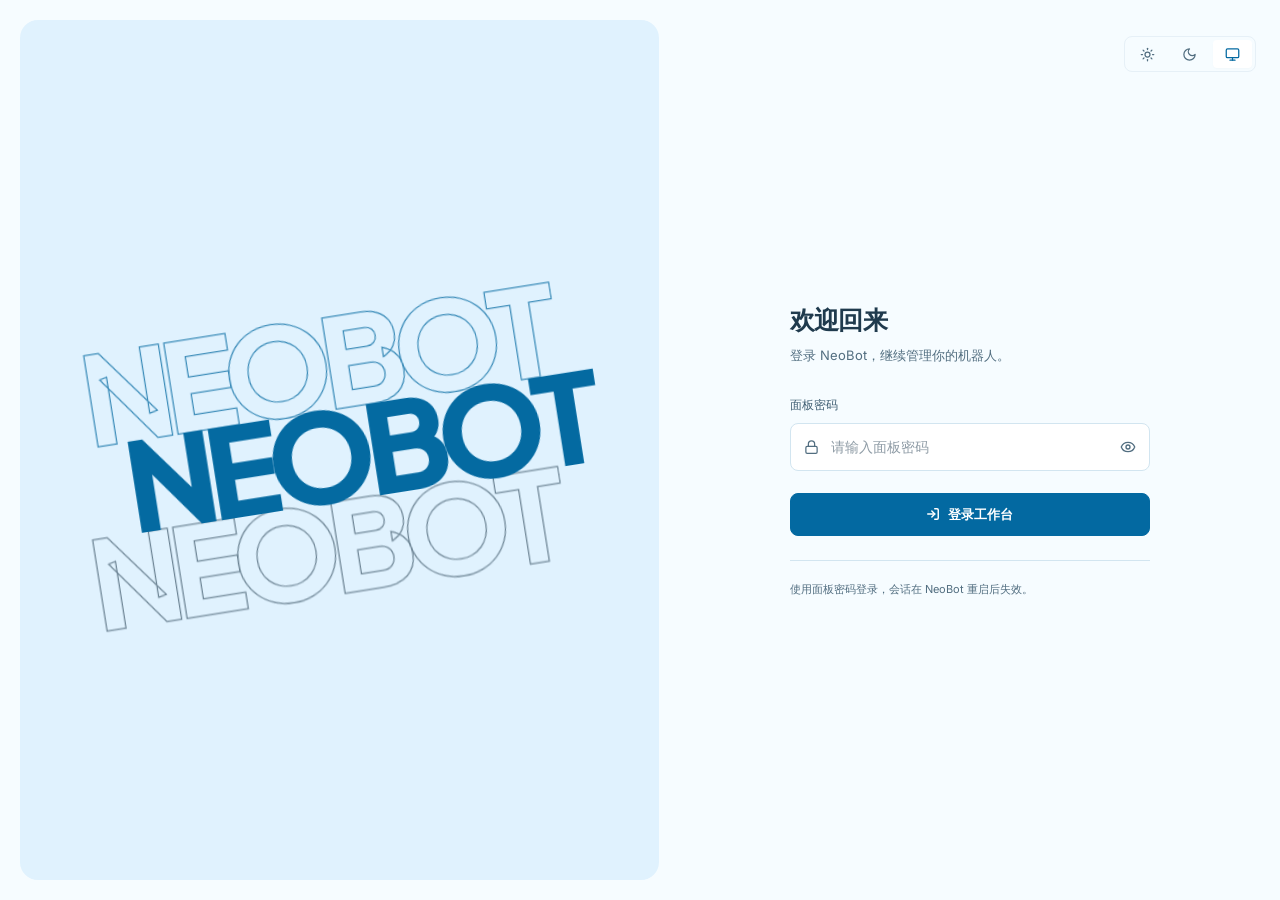
==== commit 235e60ac: "feat(plugins): 完善插件开发与使用体验 现象：插件工程、配置表单和使用说明缺少统一验收路径，首次开发与配置时难以确认结果；页面焦点、前置加载及生命周期恢复还存在边界缺陷。  根因：契约与" ====
--- a/app/src/neobot_app/builtin_plugins/dashboard/web/index.html
+++ b/app/src/neobot_app/builtin_plugins/dashboard/web/index.html
@@ -6,8 +6,8 @@
     <meta name="viewport" content="width=device-width, initial-scale=1.0" />
     <meta name="robots" content="noindex, nofollow, nosnippet, noimageindex" />
     <title>NeoBot 面板</title>
-    <script type="module" crossorigin src="./assets/index-DdyIkiWh.js"></script>
-    <link rel="stylesheet" crossorigin href="./assets/index-CMDy6EVj.css">
+    <script type="module" crossorigin src="./assets/index-DXLhMSqs.js"></script>
+    <link rel="stylesheet" crossorigin href="./assets/index-dkqpBSGz.css">
   </head>
   <body>
     <div id="root"></div>
--- a/app/src/neobot_app/builtin_plugins/dashboard/web/assets/index-dkqpBSGz.css
+++ b/app/src/neobot_app/builtin_plugins/dashboard/web/assets/index-dkqpBSGz.css
@@ -0,0 +1 @@
+@font-face{font-family:Inter Variable;font-style:normal;font-weight:100 900;font-display:swap;src:url(./inter-latin-wght-normal-Dx4kXJAl.woff2) format("woff2");unicode-range:U+0000-00FF,U+0131,U+0152-0153,U+02BB-02BC,U+02C6,U+02DA,U+02DC,U+0304,U+0308,U+0329,U+2000-206F,U+20AC,U+2122,U+2191,U+2193,U+2212,U+2215,U+FEFF,U+FFFD}@font-face{font-family:Plus Jakarta Sans Variable;font-style:normal;font-weight:200 800;font-display:swap;src:url(./plus-jakarta-sans-latin-wght-normal-eXO_dkmS.woff2) format("woff2");unicode-range:U+0000-00FF,U+0131,U+0152-0153,U+02BB-02BC,U+02C6,U+02DA,U+02DC,U+0304,U+0308,U+0329,U+2000-206F,U+20AC,U+2122,U+2191,U+2193,U+2212,U+2215,U+FEFF,U+FFFD}@font-face{font-family:JetBrains Mono Variable;font-style:normal;font-weight:100 800;font-display:swap;src:url(./jetbrains-mono-latin-wght-normal-B9CIFXIH.woff2) format("woff2");unicode-range:U+0000-00FF,U+0131,U+0152-0153,U+02BB-02BC,U+02C6,U+02DA,U+02DC,U+0304,U+0308,U+0329,U+2000-206F,U+20AC,U+2122,U+2191,U+2193,U+2212,U+2215,U+FEFF,U+FFFD}/*! tailwindcss v4.3.3 | MIT License | https://tailwindcss.com */@layer properties{@supports (((-webkit-hyphens:none)) and (not (margin-trim:inline))) or ((-moz-orient:inline) and (not (color:rgb(from red r g b)))){*,:before,:after,::backdrop{--tw-rotate-x:initial;--tw-rotate-y:initial;--tw-rotate-z:initial;--tw-skew-x:initial;--tw-skew-y:initial;--tw-ordinal:initial;--tw-slashed-zero:initial;--tw-numeric-figure:initial;--tw-numeric-spacing:initial;--tw-numeric-fraction:initial;--tw-outline-style:solid;--tw-blur:initial;--tw-brightness:initial;--tw-contrast:initial;--tw-grayscale:initial;--tw-hue-rotate:initial;--tw-invert:initial;--tw-opacity:initial;--tw-saturate:initial;--tw-sepia:initial;--tw-drop-shadow:initial;--tw-drop-shadow-color:initial;--tw-drop-shadow-alpha:100%;--tw-drop-shadow-size:initial}}}@layer theme{:root,:host{--font-sans:"Inter Variable", "Noto Sans SC", "Microsoft YaHei UI", "PingFang SC", "Microsoft YaHei", "Noto Sans CJK SC", sans-serif;--font-mono:"JetBrains Mono Variable", Consolas, "Microsoft YaHei UI", monospace;--spacing:.25rem;--radius-sm:.25rem;--default-transition-duration:.15s;--default-transition-timing-function:cubic-bezier(.4, 0, .2, 1);--default-font-family:"Inter Variable", "Noto Sans SC", "Microsoft YaHei UI", "PingFang SC", "Microsoft YaHei", "Noto Sans CJK SC", sans-serif;--default-mono-font-family:"JetBrains Mono Variable", Consolas, "Microsoft YaHei UI", monospace;--radius-control:8px}}@layer base{*,:after,:before,::backdrop{box-sizing:border-box;border:0 solid;margin:0;padding:0}::file-selector-button{box-sizing:border-box;border:0 solid;margin:0;padding:0}html,:host{-webkit-text-size-adjust:100%;-moz-tab-size:4;tab-size:4;line-height:1.5;font-family:var(--default-font-family,-apple-system, BlinkMacSystemFont, "Segoe UI", Roboto, "Helvetica Neue", "Noto Sans", Arial, sans-serif, "Apple Color Emoji", "Segoe UI Emoji", "Segoe UI Symbol", "Noto Color Emoji");font-feature-settings:var(--default-font-feature-settings,normal);font-variation-settings:var(--default-font-variation-settings,normal);-webkit-tap-highlight-color:transparent}hr{height:0;color:inherit;border-top-width:1px}abbr:where([title]){-webkit-text-decoration:underline dotted;text-decoration:underline dotted}h1,h2,h3,h4,h5,h6{font-size:inherit;font-weight:inherit}a{color:inherit;-webkit-text-decoration:inherit;text-decoration:inherit}b,strong{font-weight:bolder}code,kbd,samp,pre{font-family:var(--default-mono-font-family,ui-monospace, SFMono-Regular, Menlo, Monaco, Consolas, "Liberation Mono", "Courier New", monospace);font-feature-settings:var(--default-mono-font-feature-settings,normal);font-variation-settings:var(--default-mono-font-variation-settings,normal);font-size:1em}small{font-size:80%}sub,sup{vertical-align:baseline;font-size:75%;line-height:0;position:relative}sub{bottom:-.25em}sup{top:-.5em}table{text-indent:0;border-color:inherit;border-collapse:collapse}:-moz-focusring:where(:not(iframe)){outline:auto}progress{vertical-align:baseline}summary{display:list-item}ol,ul,menu{list-style:none}img,svg,video,canvas,audio,iframe,embed,object{vertical-align:middle;display:block}img,video{max-width:100%;height:auto}button,input,select,optgroup,textarea{font:inherit;font-feature-settings:inherit;font-variation-settings:inherit;letter-spacing:inherit;color:inherit;opacity:1;background-color:#0000;border-radius:0}::file-selector-button{font:inherit;font-feature-settings:inherit;font-variation-settings:inherit;letter-spacing:inherit;color:inherit;opacity:1;background-color:#0000;border-radius:0}:where(select:is([multiple],[size])) optgroup{font-weight:bolder}:where(select:is([multiple],[size])) optgroup option{padding-inline-start:20px}::file-selector-button{margin-inline-end:4px}::placeholder{opacity:1}@supports (not ((-webkit-appearance:-apple-pay-button))) or (contain-intrinsic-size:1px){::placeholder{color:currentColor}@supports (color:color-mix(in lab,red,red)){::placeholder{color:color-mix(in oklab,currentcolor 50%,transparent)}}}textarea{resize:vertical}::-webkit-search-decoration{-webkit-appearance:none}::-webkit-date-and-time-value{min-height:1lh;text-align:inherit}::-webkit-datetime-edit{display:inline-flex}::-webkit-datetime-edit-fields-wrapper{padding:0}::-webkit-datetime-edit{padding-block:0}::-webkit-datetime-edit-year-field{padding-block:0}::-webkit-datetime-edit-month-field{padding-block:0}::-webkit-datetime-edit-day-field{padding-block:0}::-webkit-datetime-edit-hour-field{padding-block:0}::-webkit-datetime-edit-minute-field{padding-block:0}::-webkit-datetime-edit-second-field{padding-block:0}::-webkit-datetime-edit-millisecond-field{padding-block:0}::-webkit-datetime-edit-meridiem-field{padding-block:0}::-webkit-calendar-picker-indicator{line-height:1}:-moz-ui-invalid{box-shadow:none}button,input:where([type=button],[type=reset],[type=submit]){-webkit-appearance:button;-moz-appearance:button;appearance:button}::file-selector-button{-webkit-appearance:button;-moz-appearance:button;appearance:button}::-webkit-inner-spin-button{height:auto}::-webkit-outer-spin-button{height:auto}[hidden]:where(:not([hidden=until-found])){display:none!important}button:not(:disabled),[role=button]:not([aria-disabled=true]){cursor:pointer}}@layer components;@layer utilities{.collapse{visibility:collapse}.visible{visibility:visible}.sr-only{clip-path:inset(50%);white-space:nowrap;border-width:0;width:1px;height:1px;margin:-1px;padding:0;position:absolute;overflow:hidden}.fixed{position:fixed}.relative{position:relative}.static{position:static}.container{width:100%}@media (min-width:40rem){.container{max-width:40rem}}@media (min-width:48rem){.container{max-width:48rem}}@media (min-width:64rem){.container{max-width:64rem}}@media (min-width:80rem){.container{max-width:80rem}}@media (min-width:96rem){.container{max-width:96rem}}.block{display:block}.contents{display:contents}.flex{display:flex}.grid{display:grid}.hidden{display:none}.inline{display:inline}.table{display:table}.shrink-0{flex-shrink:0}.transform{transform:var(--tw-rotate-x,) var(--tw-rotate-y,) var(--tw-rotate-z,) var(--tw-skew-x,) var(--tw-skew-y,)}.resize{resize:both}.p-2{padding:calc(var(--spacing) * 2)}.p-4{padding:calc(var(--spacing) * 4)}.tabular-nums{--tw-numeric-spacing:tabular-nums;font-variant-numeric:var(--tw-ordinal,) var(--tw-slashed-zero,) var(--tw-numeric-figure,) var(--tw-numeric-spacing,) var(--tw-numeric-fraction,)}.outline{outline-style:var(--tw-outline-style);outline-width:1px}.\!filter{filter:var(--tw-blur,) var(--tw-brightness,) var(--tw-contrast,) var(--tw-grayscale,) var(--tw-hue-rotate,) var(--tw-invert,) var(--tw-saturate,) var(--tw-sepia,) var(--tw-drop-shadow,)!important}.filter{filter:var(--tw-blur,) var(--tw-brightness,) var(--tw-contrast,) var(--tw-grayscale,) var(--tw-hue-rotate,) var(--tw-invert,) var(--tw-saturate,) var(--tw-sepia,) var(--tw-drop-shadow,)}.transition{transition-property:color,background-color,border-color,outline-color,text-decoration-color,fill,stroke,--tw-gradient-from,--tw-gradient-via,--tw-gradient-to,opacity,box-shadow,transform,translate,scale,rotate,filter,-webkit-backdrop-filter,backdrop-filter,display,content-visibility,overlay,pointer-events;transition-timing-function:var(--tw-ease,var(--default-transition-timing-function));transition-duration:var(--tw-duration,var(--default-transition-duration))}}@property --tw-rotate-x{syntax:"*";inherits:false}@property --tw-rotate-y{syntax:"*";inherits:false}@property --tw-rotate-z{syntax:"*";inherits:false}@property --tw-skew-x{syntax:"*";inherits:false}@property --tw-skew-y{syntax:"*";inherits:false}@property --tw-ordinal{syntax:"*";inherits:false}@property --tw-slashed-zero{syntax:"*";inherits:false}@property --tw-numeric-figure{syntax:"*";inherits:false}@property --tw-numeric-spacing{syntax:"*";inherits:false}@property --tw-numeric-fraction{syntax:"*";inherits:false}@property --tw-outline-style{syntax:"*";inherits:false;initial-value:solid}@property --tw-blur{syntax:"*";inherits:false}@property --tw-brightness{syntax:"*";inherits:false}@property --tw-contrast{syntax:"*";inherits:false}@property --tw-grayscale{syntax:"*";inherits:false}@property --tw-hue-rotate{syntax:"*";inherits:false}@property --tw-invert{syntax:"*";inherits:false}@property --tw-opacity{syntax:"*";inherits:false}@property --tw-saturate{syntax:"*";inherits:false}@property --tw-sepia{syntax:"*";inherits:false}@property --tw-drop-shadow{syntax:"*";inherits:false}@property --tw-drop-shadow-color{syntax:"*";inherits:false}@property --tw-drop-shadow-alpha{syntax:"<percentage>";inherits:false;initial-value:100%}@property --tw-drop-shadow-size{syntax:"*";inherits:false}:root{color-scheme:light;--neutral-0: #ffffff;--neutral-50: #f6fcff;--neutral-100: #eef9ff;--neutral-200: #d2e5f0;--neutral-500: #526e80;--neutral-700: #3f5e73;--neutral-900: #1f3a4d;--sky-50: #f0f9ff;--sky-100: #e0f2fe;--sky-200: #bae6fd;--sky-300: #7dd3fc;--sky-400: #38bdf8;--sky-500: #0ea5e9;--sky-700: #0369a1;--sky-800: #075985;--bg: var(--neutral-50);--panel: var(--neutral-0);--panel-2: var(--neutral-100);--surface-elevated: var(--neutral-0);--surface-sidebar: #ffffff;--surface-hero: var(--sky-100);--surface-field: #ffffff;--border: var(--neutral-200);--border-soft: #e6f0f7;--text: var(--neutral-900);--text-secondary: var(--neutral-700);--muted: var(--neutral-500);--text-disabled: #879eae;--text-on-brand: #ffffff;--brand: var(--sky-700);--brand-hover: var(--sky-800);--brand-soft: var(--sky-100);--brand-light: var(--sky-300);--brand-mid: var(--sky-400);--brand-strong: var(--sky-800);--brand-nav: var(--neutral-500);--brand-nav-dark: var(--neutral-500);--accent: #2563eb;--accent-soft: #eaf2ff;--ok: #2c7552;--warn: #916010;--err: #bc3c36;--info: #326da8;--green: var(--ok);--amber: var(--warn);--red: var(--err);--success-soft: #e9f3ec;--warning-soft: #fbf1dc;--danger-soft: #fbece9;--info-soft: #eaf1f8;--focus-ring: color-mix(in srgb, var(--brand) 28%, transparent);--focus-outline-offset: -3px;--radius: 12px;--radius-control: 8px;--radius-large: 16px;--shadow: 0 1px 2px rgb(24 32 48 / 2%);--shadow-elevated: 0 16px 48px rgb(24 32 48 / 12%), 0 2px 8px rgb(24 32 48 / 4%);--font-cjk: "Noto Sans SC", "Microsoft YaHei UI", "PingFang SC", "Microsoft YaHei", "Noto Sans CJK SC";--font-sans: "Inter Variable", var(--font-cjk), system-ui, sans-serif;--font-display: "Plus Jakarta Sans Variable", var(--font-cjk), system-ui, sans-serif;--font-mono: "JetBrains Mono Variable", "Cascadia Code", Consolas, var(--font-cjk), monospace;--space-1: 4px;--space-2: 8px;--space-3: 12px;--space-4: 16px;--space-5: 20px;--space-6: 24px;--space-8: 32px;--space-10: 40px;--page-max-width: 1600px;--page-gutter: clamp(20px, 2vw, 32px);--page-gap: 28px;--card-padding: 24px;--control-height: 38px;--scrollbar-thumb: #b7cedd;--scrollbar-hover: #8daabc;--motion-fast: .12s;--motion-base: .2s;--ease-out: cubic-bezier(.2, .7, .2, 1);--z-header: 20;--z-panel: 30;--z-sidebar: 40;--z-dropdown: 60;--z-tooltip: 70;--z-modal: 900;--z-toast: 1000;--sidebar-width: 224px}html[data-theme=dark]{color-scheme:dark;--bg: #0f2238;--panel: #19304c;--panel-2: #122a43;--surface-elevated: #203b58;--surface-sidebar: #122a43;--surface-hero: #123653;--surface-field: #19304c;--border: #2a3d5e;--border-soft: #233a55;--text: #e7f6ff;--text-secondary: #bfd5e5;--muted: #9cb7cb;--text-disabled: #6b8397;--text-on-brand: #0f2238;--brand: var(--sky-300);--brand-hover: var(--sky-200);--brand-soft: #143c5a;--brand-light: var(--sky-300);--brand-mid: var(--sky-400);--brand-strong: var(--sky-200);--brand-nav: var(--muted);--brand-nav-dark: var(--muted);--accent: var(--sky-400);--accent-soft: #183e61;--ok: #8bcba2;--warn: #e3bb73;--err: #f29a91;--info: #9cbee6;--success-soft: #27392d;--warning-soft: #3b3223;--danger-soft: #422b28;--info-soft: #293442;--shadow: 0 2px 8px rgb(0 0 0 / 8%);--shadow-elevated: 0 16px 48px rgb(0 0 0 / 30%);--scrollbar-thumb: #3b5875;--scrollbar-hover: #5a7893}*{box-sizing:border-box;scrollbar-width:thin;scrollbar-color:var(--scrollbar-thumb) transparent}html,body,#root{height:100%;margin:0}html{overflow:hidden}body{overflow:hidden;background:var(--bg);color:var(--text);font:14px/1.6 var(--font-sans);-webkit-font-smoothing:antialiased}button,input,select,textarea{font:inherit}button,a,input,select,textarea{-webkit-tap-highlight-color:transparent;transition:background-color var(--motion-fast),border-color var(--motion-fast),color var(--motion-fast),box-shadow var(--motion-fast)}button:not(:disabled),summary,select:not(:disabled){cursor:pointer}button:focus-visible,a:focus-visible,summary:focus-visible,[tabindex="0"]:focus-visible{outline:2px solid var(--brand);outline-offset:var(--focus-outline-offset)}:is(.btn,.btn-sm).primary:focus-visible{outline-color:var(--text-on-brand)}::selection{color:var(--text-on-brand);background:var(--brand)}code,.mono,.lv-time,.lv-msg,.log-viewport{font-family:var(--font-mono)}code{overflow-wrap:anywhere}svg{flex-shrink:0}input[type=checkbox],input[type=radio]{accent-color:var(--brand)}textarea{line-height:1.65}pre{-moz-tab-size:2;tab-size:2}hr{border:0;border-top:1px solid var(--border)}.muted{color:var(--muted)}.small{font-size:12px}.spacer{flex:1}.sr-only{position:absolute;width:1px;height:1px;padding:0;margin:-1px;overflow:hidden;clip:rect(0,0,0,0);white-space:nowrap;border:0}.page{display:flex;flex-direction:column;gap:var(--page-gap);min-width:0;width:100%;max-width:var(--page-max-width);margin:0 auto}.page--viewport{height:100%;min-height:0;overflow:hidden}.page--viewport>:not(:last-child){flex-shrink:0}.page-header{display:flex;align-items:center;justify-content:space-between;gap:20px;min-height:var(--control-height);padding:0;flex-shrink:0}.page-heading{display:flex;align-items:baseline;flex-wrap:wrap;gap:4px 14px;min-width:0}.page-title{margin:0;font:650 20px/1.4 var(--font-display);letter-spacing:-.3px;flex-shrink:0}.page-description{margin:0;color:var(--muted);font-size:12px;max-width:68ch;line-height:1.6}.page-actions{display:flex;align-items:center;flex-wrap:wrap;justify-content:flex-end;gap:8px;min-width:0}.page>.page-header{margin-bottom:-8px}.card{min-width:0;padding:var(--card-padding);background:var(--panel);border:1px solid var(--border);border-radius:var(--radius);box-shadow:var(--shadow)}.card-head{display:flex;align-items:center;justify-content:space-between;gap:12px;margin-bottom:18px;flex-wrap:wrap}.card-head h3{margin:0;font-size:14px;font-weight:650;letter-spacing:-.15px}.grid{display:grid;gap:var(--space-6);min-width:0}.stats{grid-template-columns:repeat(4,minmax(0,1fr))}.two-col{grid-template-columns:repeat(2,minmax(0,1fr))}.empty{padding:34px 16px;text-align:center;color:var(--muted)}.icon-btn{width:34px;height:34px;display:inline-flex;align-items:center;justify-content:center;flex-shrink:0;padding:0;background:transparent;border:1px solid var(--border);border-radius:var(--radius-control);color:var(--text-secondary)}.icon-btn:hover:not(:disabled){background:var(--panel-2);color:var(--brand);border-color:var(--brand)}.icon-btn:disabled,.btn:disabled,.btn-sm:disabled{cursor:not-allowed;color:var(--text-disabled)}.input{min-width:0;height:var(--control-height);padding:0 11px;border:1px solid var(--border);border-radius:var(--radius-control);background:var(--surface-field);color:var(--text)}.input::placeholder{color:var(--muted);opacity:.85}.input:focus{outline:none;border-color:var(--brand);box-shadow:inset 0 0 0 3px var(--focus-ring)}.input:disabled{background:var(--panel-2);color:var(--text-disabled);cursor:not-allowed}textarea.input{height:auto;padding:10px 12px}.btn,.btn-sm{display:inline-flex;align-items:center;justify-content:center;gap:7px;flex-shrink:0;white-space:nowrap;border:1px solid var(--border);border-radius:var(--radius-control);background:var(--panel);color:var(--text-secondary);font-size:13px;font-weight:550;text-decoration:none}.btn{min-height:var(--control-height);padding:7px 13px}.btn-sm{min-height:30px;padding:4px 10px;font-size:12px}.btn:hover:not(:disabled),.btn-sm:hover:not(:disabled){background:var(--panel-2);border-color:color-mix(in srgb,var(--muted) 45%,var(--border))}.btn.primary,.btn-sm.primary{background:var(--brand);border-color:var(--brand);color:var(--text-on-brand)}.btn.primary:hover:not(:disabled),.btn-sm.primary:hover:not(:disabled){background:var(--brand-hover);border-color:var(--brand-hover)}.btn.ghost,.btn-sm.ghost{background:transparent;border-color:transparent}.btn.danger,.btn-sm.danger{color:var(--err);border-color:color-mix(in srgb,var(--err) 35%,var(--border))}.btn.danger:hover:not(:disabled),.btn-sm.danger:hover:not(:disabled){background:var(--danger-soft);border-color:var(--err)}.button-spinner{animation:spin .9s linear infinite}@keyframes spin{to{transform:rotate(360deg)}}.tag{display:inline-flex;align-items:center;gap:4px;border-radius:5px;padding:2px 7px;font-size:11px;font-weight:550;white-space:nowrap;line-height:1.5}.tag.ok{background:var(--success-soft);color:var(--ok)}.tag.warn{background:var(--warning-soft);color:var(--warn)}.tag.err{background:var(--danger-soft);color:var(--err)}.tag.info{background:var(--info-soft);color:var(--info)}.tag.debug{background:var(--panel-2);color:var(--muted)}.stat-card{position:relative;overflow:hidden;padding:20px}.stat-label{color:var(--muted);font-size:12px;font-weight:500}.stat-value{margin:8px 0 3px;color:var(--text);font:650 28px/1.25 var(--font-display);letter-spacing:-.9px;font-variant-numeric:tabular-nums;overflow-wrap:anywhere}.stat-sub{color:var(--muted);font-size:11px}.stat-icon{display:flex;align-items:center;justify-content:center;width:32px;height:32px;background:var(--brand-soft);color:var(--brand);border-radius:8px;margin-bottom:14px}.stat-icon svg{width:16px;height:16px}.stat-icon.accent{color:var(--accent);background:var(--accent-soft)}.stat-spark{position:absolute;bottom:10px;right:10px;width:92px;height:32px;opacity:.6;pointer-events:none}.stat-spark .spark{height:32px}.spark{width:100%;height:80px}.spark-line{fill:none;stroke:var(--brand);stroke-width:2;vector-effect:non-scaling-stroke}.spark-area{fill:var(--brand-soft);stroke:none}.spark-empty{color:var(--muted);padding:24px 0;text-align:center}.linechart{width:100%;height:180px}.lc-wrap{position:relative;width:100%}.lc-line{fill:none;stroke:var(--brand);stroke-width:2;vector-effect:non-scaling-stroke}.lc-area{fill:var(--brand-soft);stroke:none}.lc-grid line{stroke:var(--border-soft);stroke-width:1;vector-effect:non-scaling-stroke}.lc-grid text{fill:var(--muted);font-size:10px}.lc-empty-text{fill:var(--muted);font-size:12px}.lc-cursor{pointer-events:none}.lc-guide{stroke:var(--brand);stroke-width:1;stroke-dasharray:3 3;opacity:.7;vector-effect:non-scaling-stroke}.lc-dot{fill:var(--panel);stroke:var(--brand);stroke-width:2.5;vector-effect:non-scaling-stroke}.lc-tooltip{position:absolute;z-index:var(--z-tooltip);display:flex;flex-direction:column;gap:2px;max-width:260px;padding:10px 12px;border:1px solid var(--border);border-radius:var(--radius-control);background:var(--surface-elevated);box-shadow:var(--shadow-elevated);font-size:11px;line-height:1.5;white-space:nowrap;pointer-events:none}.lc-tooltip-name,.lc-tooltip-label,.lc-tooltip-row-label{color:var(--muted)}.lc-tooltip-value,.lc-tooltip-row-value{color:var(--text);font-weight:600;font-variant-numeric:tabular-nums}.lc-tooltip-row{display:flex;align-items:baseline;justify-content:space-between;gap:14px;margin-top:2px}.lc-tooltip-value+.lc-tooltip-row{margin-top:6px;padding-top:6px;border-top:1px solid var(--border-soft)}.modal-backdrop{position:fixed;top:0;right:0;bottom:0;left:0;z-index:var(--z-modal);background:#0f223861;-webkit-backdrop-filter:blur(3px);backdrop-filter:blur(3px)}.modal{position:fixed;top:50%;left:50%;transform:translate(-50%,-50%);z-index:var(--z-modal);width:460px;max-width:calc(100vw - 32px);max-height:calc(100dvh - 48px);display:flex;flex-direction:column;overflow:hidden;border:1px solid var(--border);border-radius:14px;background:var(--panel);box-shadow:var(--shadow-elevated)}.modal-head{display:flex;align-items:center;justify-content:space-between;flex-shrink:0;gap:12px;padding:14px 20px;border-bottom:1px solid var(--border-soft)}.modal-head h3{margin:0;font-size:16px;font-weight:650}.modal-head .icon-btn{border-color:transparent}.modal-body{flex:1 1 auto;padding:20px;overflow-y:auto;min-height:0;overscroll-behavior:contain}.modal-body>:first-child{margin-top:0}.modal-body>:last-child{margin-bottom:0}.modal-body>.cfg-row,.modal-body>form>.cfg-row{padding-block:10px}.modal-body>.cfg-row:first-child,.modal-body>form>.cfg-row:first-child{padding-top:0}.modal-body>.cfg-row>.cfg-label,.modal-body>form>.cfg-row>.cfg-label{padding-top:0}.modal-footer{flex-shrink:0;padding:14px 20px;border-top:1px solid var(--border-soft);background:var(--panel)}.modal-footer .modal-actions{margin:0}.modal.modal-wide{width:900px}.modal .cfg-row{grid-template-columns:1fr;gap:7px}.modal .cfg-control{width:100%}.modal-actions{display:flex;justify-content:flex-end;flex-wrap:wrap;gap:8px;margin-top:20px}.confirm-description{margin:0;color:var(--text-secondary);line-height:1.8;white-space:pre-wrap}@media (max-width: 1000px){.stats{grid-template-columns:repeat(2,minmax(0,1fr))}}@media (max-width: 850px){.two-col{grid-template-columns:minmax(0,1fr)}}@media (max-width: 600px){:root{--page-gap: 20px;--card-padding: 20px}.page{gap:var(--page-gap)}.page-header{display:grid;grid-template-columns:minmax(0,1fr) auto;align-items:center;gap:6px 12px}.page-heading{display:contents}.page-title{grid-column:1;grid-row:1;font-size:19px}.page-description{grid-column:1 / -1;grid-row:2;margin:0;font-size:12px}.page-actions{grid-column:2;grid-row:1;justify-content:flex-end;gap:6px;max-width:216px}.page-actions .btn{min-height:34px;padding:6px 9px;font-size:12px}.card,.stat-card{padding:16px}.stat-value{font-size:24px}.stat-spark{display:none}.modal{max-width:calc(100vw - 20px);max-height:calc(100dvh - 24px)}.modal-head,.modal-footer{padding:12px 16px}.modal-body{padding:16px}}@media (pointer: coarse){.btn,.icon-btn{min-height:42px}.icon-btn{min-width:42px}}@media (prefers-reduced-motion: reduce){*,*:before,*:after{animation-duration:.01ms!important;animation-iteration-count:1!important;transition-duration:.01ms!important;scroll-behavior:auto!important}}.btn:disabled,.btn.primary:disabled,.btn.danger:disabled,.btn-sm:disabled{opacity:1;cursor:not-allowed;filter:none;background:var(--panel-2);border-color:var(--border);color:var(--brand-nav)}.inline-check{display:inline-flex;align-items:center;gap:6px}.btn.danger{color:var(--err);border-color:color-mix(in srgb,var(--err) 40%,var(--border))}.btn.danger:hover:not(:disabled){background:color-mix(in srgb,var(--err) 10%,transparent);border-color:var(--err)}mark{background:#f59e0b33;color:var(--warn);border-radius:3px;padding:0 2px;font-weight:700}.dirty-label{color:var(--warn)}.section-link{display:inline-flex;align-items:center;gap:4px;color:var(--muted);text-decoration:none;font-size:12px}.section-link:hover{color:var(--brand)}.section-link svg{width:14px;height:14px}.stat-card .stat-value{overflow:hidden;text-overflow:ellipsis;white-space:nowrap}.stat-card .stat-sub{overflow-wrap:anywhere}.config-tabs{display:flex;justify-content:space-between;align-items:center;border-bottom:1px solid var(--border);margin-bottom:26px;gap:10px}.config-tabs>div{display:flex;gap:20px}.config-tabs button{display:inline-flex;align-items:center;gap:7px;min-height:42px;border:none;border-bottom:2px solid transparent;background:none;color:var(--muted);padding:12px 0;cursor:pointer;font-size:13px;white-space:nowrap}.config-tabs button svg{width:15px}.config-tabs button.active{color:var(--brand-hover);border-bottom-color:var(--brand-hover);font-weight:600}@media (max-width: 740px){.config-tabs>.small{display:none}}.select-control{display:inline-flex;align-items:center;justify-content:space-between;gap:12px;min-width:0;height:var(--control-height);flex-shrink:0;padding:0 12px;border:1px solid var(--border);border-radius:var(--radius-control);color:var(--text);background:var(--surface-field);font:500 12px var(--font-sans);text-align:left;cursor:pointer}.select-control>span:first-child{overflow:hidden;text-overflow:ellipsis;white-space:nowrap}.select-control-icon{display:flex;flex-shrink:0;color:var(--muted)}.select-control:hover:not(:disabled){border-color:var(--muted)}.select-control:focus-visible,.select-control[data-state=open]{outline:2px solid var(--brand);outline-offset:var(--focus-outline-offset)}.select-control:disabled{opacity:.5;cursor:not-allowed}.select-control-menu{z-index:calc(var(--z-modal) + 10);width:max-content;min-width:var(--radix-select-trigger-width);max-width:min(440px,calc(100vw - 24px));max-height:min(320px,var(--radix-select-content-available-height));overflow:hidden;color:var(--text);background:var(--panel);border:1px solid var(--border);border-radius:var(--radius-control);box-shadow:0 8px 24px #00000016}.select-control-options{padding:5px}.select-control-group+.select-control-group{margin-top:4px;padding-top:4px;border-top:1px solid var(--border)}.select-control-group-label{padding:7px 10px;color:var(--muted);font-size:11px;font-weight:600;line-height:1.5}.select-control-option{position:relative;display:flex;align-items:center;gap:12px;min-height:34px;padding:8px 32px 8px 10px;border-radius:5px;font-size:12px;line-height:1.45;overflow-wrap:anywhere;outline:none;cursor:pointer;-webkit-user-select:none;user-select:none}.select-control-option[data-highlighted]{background:var(--panel-2)}.select-control-option[data-state=checked]{color:var(--brand);background:var(--brand-soft);font-weight:600}.select-control-option[data-disabled]{opacity:.4;pointer-events:none}.select-control-check{position:absolute;right:10px;display:flex}.select-control-scroll{display:flex;align-items:center;justify-content:center;height:22px;color:var(--muted)}@media (max-width: 760px){.select-control-option{min-height:40px}}.info-bar-host{position:fixed;right:24px;bottom:24px;z-index:var(--z-toast);display:flex;flex-direction:column;width:420px;max-width:calc(100vw - 32px)}.info-bar-host[data-details-open=true]{visibility:hidden;pointer-events:none}.info-bar{display:grid;grid-template-columns:18px minmax(0,1fr) 28px;align-items:start;gap:10px;padding:12px;background:var(--surface-elevated);border:1px solid var(--border);border-left:3px solid var(--brand);border-radius:var(--radius);box-shadow:var(--shadow-elevated);font-size:13px}.info-bar.ok{border-left-color:var(--ok)}.info-bar.warn{border-left-color:var(--warn)}.info-bar.err{border-left-color:var(--err)}.info-bar-icon{margin-top:2px;color:var(--brand)}.info-bar.ok .info-bar-icon{color:var(--ok)}.info-bar.warn .info-bar-icon{color:var(--warn)}.info-bar.err .info-bar-icon{color:var(--err)}.info-bar-content{min-width:0}.info-bar-title{display:block;overflow:hidden;white-space:nowrap;text-overflow:ellipsis;font-weight:650;line-height:1.6}.info-bar-message{display:-webkit-box;-webkit-line-clamp:2;-webkit-box-orient:vertical;overflow:hidden;overflow-wrap:anywhere;margin:3px 0 0;color:var(--muted);font-size:12px;line-height:1.6}.info-bar-details,.info-bar-close{display:inline-flex;align-items:center;justify-content:center;border:0;background:transparent;cursor:pointer}.info-bar-details{min-height:26px;margin-top:3px;padding:2px 0;color:var(--brand-hover);font-size:11px;font-weight:600}.info-bar-close{width:28px;height:28px;margin-top:-3px;border-radius:6px;color:var(--muted)}.info-bar-close:hover{background:var(--panel-2);color:var(--text)}.info-bar-details:hover{text-decoration:underline}.info-bar-detail-content{overflow-wrap:anywhere}.info-bar-detail-content>h4{margin:0;font-size:14px}.info-bar-detail-content>p{margin:12px 0 0;color:var(--muted);white-space:pre-wrap;line-height:1.8}.info-bar-detail-extra{margin-top:16px}.info-bar-detail-extra pre{white-space:pre-wrap;overflow-wrap:anywhere}@media (max-width: 600px){.info-bar-host{right:16px;bottom:16px}}@media (pointer: coarse){.info-bar{grid-template-columns:18px minmax(0,1fr) 42px;gap:8px}.info-bar-close{width:42px;height:42px;margin-top:-4px}.info-bar-details{min-height:40px}}.cfg-errors{margin:6px 0 0;padding-left:18px;font-size:12px;line-height:1.7}.cfg-errors code{color:var(--err, #d9534f)}.workspace-empty{display:flex;flex:1;flex-direction:column;align-items:center;justify-content:center;text-align:center;padding:50px 20px;color:var(--muted)}.workspace-empty>svg{width:36px;height:36px;opacity:.6;margin-bottom:14px}.workspace-empty h2,.workspace-empty h3{color:var(--text);font-size:16px;margin:4px 0}.workspace-empty p{font-size:12px;line-height:1.8}.workspace-error,.config-notice{display:flex;flex-wrap:wrap;align-items:center;gap:10px;padding:14px 16px;margin:14px 0;border-radius:6px;font-size:13px;line-height:1.7;overflow-wrap:anywhere}.workspace-error{background:color-mix(in srgb,var(--err) 8%,transparent);color:var(--err);border:1px solid color-mix(in srgb,var(--err) 20%,transparent)}.config-notice{background:color-mix(in srgb,var(--ok) 8%,transparent);color:var(--ok)}.config-notice.warning{background:color-mix(in srgb,var(--warn) 8%,transparent);color:var(--warn)}.inline-alert{--alert-color: var(--info);--alert-surface: var(--info-soft);display:flex;align-items:flex-start;gap:12px;min-width:0;padding:14px 16px;border:1px solid color-mix(in srgb,var(--alert-color) 20%,var(--border-soft));border-radius:var(--radius-control);background:var(--alert-surface);color:var(--alert-color);font-size:13px;line-height:1.65}.inline-alert--error{--alert-color: var(--err);--alert-surface: var(--danger-soft)}.inline-alert--warning{--alert-color: var(--warn);--alert-surface: var(--warning-soft)}.inline-alert--success{--alert-color: var(--ok);--alert-surface: var(--success-soft)}.inline-alert-icon{flex:0 0 auto;margin-top:2px}.inline-alert-content{flex:1;min-width:0;overflow-wrap:anywhere}.inline-alert-title{font-weight:600}.inline-alert-description{color:var(--text-secondary)}.inline-alert-title+.inline-alert-description{margin-top:3px}.inline-alert-description>:first-child{margin-top:0}.inline-alert-description>:last-child{margin-bottom:0}.inline-alert .cfg-errors{margin:6px 0 0;padding-left:18px}.inline-alert-actions{display:flex;align-items:center;flex-wrap:wrap;align-self:center;gap:8px;flex-shrink:0}@media (max-width: 800px){.inline-alert{flex-wrap:wrap}.inline-alert-content{flex-basis:calc(100% - 32px)}.inline-alert-actions{padding-left:29px}}.model-table{width:100%;border-collapse:collapse;font-size:13px}.model-table th{text-align:left;font-size:12px;color:var(--muted, #889);padding:6px 8px;border-bottom:1px solid var(--border)}.model-table td{padding:7px 8px;border-bottom:1px dashed var(--border);vertical-align:top}.model-table code{font-size:12px}.table-scroll{min-width:0;max-width:100%;overflow-x:auto;overscroll-behavior-inline:contain;border-radius:var(--radius-control)}.table-scroll:focus-visible{outline-offset:-2px}.table-scroll-hint{display:none;margin:0;color:var(--muted);font-size:12px}.workspace{display:grid;grid-template-columns:var(--workspace-panel-width, 264px) minmax(0,1fr);flex:1;min-width:0;min-height:0;overflow:hidden;border:1px solid var(--border);border-radius:var(--radius-large);background:var(--panel)}.workspace-panel,.workspace-editor{display:flex;flex-direction:column;min-width:0;min-height:0;position:relative}.workspace-panel{border-right:1px solid var(--border-soft);background:var(--surface-sidebar, var(--panel))}.workspace-panel>.workspace-scroll,.workspace-editor>.workspace-scroll{flex:1;min-height:0;min-width:0;overflow:auto;overscroll-behavior:contain}@media (max-width: 1100px){.workspace{--workspace-panel-width: 248px}}@media (max-width: 740px){.workspace{display:flex}.workspace-panel{width:100%;border-right:0}.workspace-editor{display:none;width:100%}.workspace.show-detail .workspace-panel{display:none}.workspace.show-detail .workspace-editor{display:flex}}.cfg-top-tabs{align-items:center;justify-content:space-between}.config-card{display:flex;flex-direction:column;gap:14px}.config-toolbar .config-tabs{margin-bottom:0}.config-toolbar .btn{min-height:34px;height:auto;padding-top:7px;padding-bottom:7px}.config-body{display:block}.config-page{padding:0}.config-page>.page-header{align-items:center;flex-direction:row;flex-wrap:wrap;gap:12px 20px}.config-page>.page-header>.page-heading{flex:1 1 180px;min-width:0}.config-page>.page-header>.page-actions{flex:0 0 auto;max-width:100%;margin-left:auto}.config-page .cfg-top-tabs{flex-shrink:0;max-width:100%;margin:0;padding:4px;border:1px solid var(--border-soft);border-radius:var(--radius);background:var(--surface-sidebar, var(--panel))}.config-page .cfg-top-tabs>div{gap:4px}.config-page .cfg-top-tabs button{min-height:34px;padding:7px 14px;border:0;border-radius:var(--radius-control);font-weight:550}.config-page .cfg-top-tabs button.active{color:var(--brand-hover);background:var(--panel);box-shadow:0 1px 3px color-mix(in srgb,var(--text) 7%,transparent)}.config-page .config-card{display:flex;flex:1;flex-direction:column;gap:0;min-height:0;min-width:0;padding:0;overflow:hidden;border-radius:var(--radius-large)}.config-panel-scroll{flex:1;min-width:0;min-height:0;padding:24px;overflow:auto;overscroll-behavior:contain}.config-panel-scroll>.card-head{flex-wrap:wrap;gap:10px}.config-toolbar{display:flex;flex-wrap:wrap;align-items:center;gap:8px;margin-bottom:20px}.config-toolbar>.config-tabs{margin:0;border:0}.config-toolbar>.config-tabs>div{gap:4px}.config-toolbar>.config-tabs button{padding:8px 12px;border-radius:var(--radius-control);border:0;min-height:36px}.config-toolbar>.config-tabs button.active{background:var(--brand-soft)}.config-history-action{min-width:36px;padding-right:10px;padding-left:10px}.config-history-action>span{font-size:11px;font-variant-numeric:tabular-nums}.config-more-actions .config-secondary-action{min-height:30px;padding:5px 8px;background:transparent;border-color:transparent;color:var(--muted);font-size:12px}.config-more-actions .config-secondary-action:hover:not(:disabled){background:var(--panel-2);color:var(--text)}.cfg-search{flex:1 1 220px;max-width:400px}.config-card-editor>.config-toolbar{flex-shrink:0;padding:12px 20px;margin:0;border-bottom:1px solid var(--border-soft)}.config-more-actions{flex:0 0 auto;position:relative;margin-left:auto}.config-action-disclosure>summary,.config-mobile-action-label{display:none}.config-disclosure-content{display:flex;align-items:center;justify-content:flex-end;flex-wrap:wrap;gap:6px}.config-more-actions>summary{display:list-item;list-style-position:inside;padding:8px 10px;min-height:36px;border:1px solid var(--border);border-radius:var(--radius-control);background:var(--panel);color:var(--text-secondary);font-size:12px;line-height:18px;white-space:nowrap;cursor:pointer}.config-more-actions>summary:focus-visible{outline:2px solid var(--brand);outline-offset:var(--focus-outline-offset)}.config-more-actions .config-disclosure-content{position:absolute;top:calc(100% + 8px);right:0;z-index:var(--z-dropdown);display:flex;flex-direction:column;align-items:stretch;gap:4px;width:208px;max-width:calc(100vw - 64px);padding:8px;border:1px solid var(--border);border-radius:var(--radius);background:var(--panel);box-shadow:var(--shadow-elevated)}.config-more-actions .config-disclosure-content>.btn{justify-content:flex-start;width:100%;min-height:36px;padding:8px 10px;font-size:12px}.config-more-actions .config-mobile-action-label{display:inline;font-size:12px}.config-card-editor>:is(.config-notice,.workspace-error){flex-shrink:0;margin:12px 24px 0;max-height:25vh;overflow:auto}.config-card-editor>.config-body{flex:1;min-height:0;min-width:0;overflow:hidden}.config-card-editor>.config-source-body{display:flex;flex-direction:column;gap:0;padding:0}.source-editor-heading{display:flex;align-items:center;justify-content:space-between;flex-shrink:0;gap:12px;min-height:42px;padding:10px 20px;border-bottom:1px solid var(--border-soft);color:var(--muted);font-size:11px}.source-editor-heading>span:first-child{display:flex;align-items:center;gap:8px;min-width:0;color:var(--text-secondary)}.source-editor-heading code{overflow:hidden;text-overflow:ellipsis;white-space:nowrap;font-family:var(--font-mono)}.source-editor-heading>span:last-child{flex-shrink:0;font-variant-numeric:tabular-nums}.source-editor-hint{flex-shrink:0;margin:0;padding:8px 20px;border-top:1px solid var(--border-soft);background:var(--surface-sidebar, var(--panel-2));color:var(--muted);font-size:11px;line-height:1.6}.config-footer{display:flex;flex-shrink:0;flex-wrap:wrap;align-items:center;gap:10px;margin:0;padding:16px 24px;border-top:1px solid var(--border-soft);background:var(--panel)}.config-footer>span{display:inline-flex;align-items:center;gap:8px;min-width:0;overflow-wrap:anywhere;font-size:12px}.config-footer>.small{max-width:26%;overflow:hidden;text-overflow:ellipsis;white-space:nowrap}.config-card-editor>.config-main-toolbar{position:relative;flex-wrap:nowrap;gap:6px;padding:8px 12px}.config-card-editor>.config-main-toolbar>.config-tabs{flex:0 0 auto;margin:0}.config-main-toolbar>.config-tabs button{min-height:34px;padding:6px 9px;font-size:12px}.config-card-editor>.config-main-toolbar>.cfg-search{flex:1 1 130px;order:0;width:0;min-width:96px;max-width:none;min-height:34px;padding:6px 10px;font-size:12px}.config-toolbar-spacer{flex:1;min-width:0}.config-sync-status{display:inline-flex;flex:0 1 auto;align-items:center;gap:5px;min-width:0;max-width:118px;font-size:11px}.config-sync-status>span{overflow:hidden;text-overflow:ellipsis;white-space:nowrap}.config-main-toolbar>.btn-sm,.config-runtime-inline>.btn-sm{flex:0 0 auto;min-height:34px;padding:6px 9px;font-size:12px;white-space:nowrap}.config-runtime-inline{display:flex;flex:0 0 auto;align-items:center;gap:6px}.config-main-toolbar>.config-more-actions{margin:0}.config-main-toolbar>.config-more-actions>summary{display:flex;align-items:center;justify-content:center;min-height:34px;padding:6px 8px;list-style:none}.config-main-toolbar>.config-more-actions>summary::-webkit-details-marker{display:none}.config-main-toolbar>.config-more-actions>summary>svg{display:none}.config-main-toolbar .config-disclosure-content>:is(.btn,.btn-sm){justify-content:flex-start;width:100%;min-height:36px;padding:8px 10px;border-color:transparent;background:transparent;font-size:12px}.config-main-toolbar .config-disclosure-content{max-height:min(540px,calc(100dvh - 200px));overflow-y:auto}.config-main-toolbar .config-disclosure-content>.input{width:100%;min-width:0;min-height:40px;font-size:12px}.config-menu-divider{height:1px;margin-block:4px;background:var(--border-soft)}.config-card-editor>.config-main-toolbar[data-compact=true]{padding:8px 10px}.config-main-toolbar[data-compact=true]>.config-sync-status{display:none}.config-main-toolbar[data-compact=true]>.config-tabs button,.config-main-toolbar[data-compact=true]>.config-save-button{min-height:40px;padding-inline:8px}.config-main-toolbar[data-compact=true]>.config-more-actions{position:static}.config-main-toolbar[data-compact=true]>.config-more-actions>summary{width:40px;min-height:40px;padding:8px;font-size:0}.config-main-toolbar[data-compact=true]>.config-more-actions>summary>svg{display:block;width:16px;height:16px}.config-main-toolbar[data-compact=true] .config-disclosure-content{right:10px;width:260px;max-width:calc(100% - 20px)}.config-main-toolbar[data-compact=true] .config-disclosure-content>:is(.btn,.btn-sm){min-height:40px}.config-page .model-table{min-width:0}.config-table-scroll{min-width:0;overflow-x:auto;overscroll-behavior-x:contain}.prompts-page>.panel-skeleton{flex:1;min-height:0}@media (max-width: 1100px){.config-footer>.small{display:none}}@media (max-width: 740px){.config-page>.page-header{flex-direction:column;align-items:stretch}.config-page>.page-header>.page-heading,.config-page>.page-header>.page-actions{flex:initial;width:100%;margin-left:0}.config-page .cfg-top-tabs{width:100%}.config-page .cfg-top-tabs>div{display:grid;grid-template-columns:repeat(4,minmax(0,1fr));width:100%}.config-page .cfg-top-tabs button{width:100%;min-width:0;padding:8px 6px;font-size:12px}.config-panel-scroll{padding:18px}.config-page .config-toolbar{gap:6px;margin-bottom:12px}.config-card-editor>.config-toolbar{padding:14px 16px 12px;margin-bottom:0}.config-toolbar>.cfg-search{max-width:none;flex-basis:100%;order:-1}.config-toolbar .spacer{display:none}.config-toolbar>.config-tabs{margin-right:auto}.config-toolbar>.config-tabs button{padding:8px;font-size:12px}.config-history-action{width:34px;min-width:34px;padding-inline:0}.config-card-editor>:is(.config-notice,.workspace-error){margin:10px 16px 0}.config-footer{padding:12px 16px;gap:8px}.config-footer>.btn{flex:1;min-height:36px;padding:6px 8px;font-size:12px}.config-footer>span{flex-basis:100%}.config-footer .spacer{display:none}.config-card-editor>.config-source-body{padding:0}.source-editor-heading,.source-editor-hint{padding-inline:16px}}@media (max-width: 640px){.config-more-actions{flex:0 0 auto;margin-left:auto}.config-action-disclosure{position:relative}.config-action-disclosure>summary{display:list-item;list-style-position:inside;padding:8px 10px;min-height:36px;border:1px solid var(--border);border-radius:var(--radius-control);background:var(--panel);color:var(--text-secondary);font-size:12px;line-height:18px;white-space:nowrap;cursor:pointer}.config-action-disclosure>summary:focus-visible{outline:2px solid var(--brand);outline-offset:var(--focus-outline-offset)}.config-action-disclosure .config-disclosure-content{position:absolute;top:calc(100% + 8px);right:0;z-index:var(--z-dropdown);display:flex;flex-direction:column;align-items:stretch;gap:4px;width:208px;max-width:calc(100vw - 64px);padding:8px;border:1px solid var(--border);border-radius:var(--radius);background:var(--panel);box-shadow:var(--shadow-elevated)}.config-action-disclosure .config-disclosure-content>.btn{justify-content:flex-start;width:100%;min-height:36px;padding:8px 10px;font-size:12px}.config-mobile-action-label{display:inline}.config-editor-footer{position:relative;display:grid;grid-template-columns:minmax(0,1fr) auto auto;gap:8px;padding:12px 14px}.config-editor-footer>span{gap:6px;font-size:11px;line-height:1.5}.config-editor-footer>.small,.config-editor-footer>.spacer{display:none}.config-editor-footer .config-runtime-actions{position:static}.config-editor-footer .config-runtime-actions .config-disclosure-content{top:auto;bottom:calc(100% + 8px);right:14px;max-width:calc(100% - 28px)}.config-editor-footer>.btn{padding:8px 10px}}.cfg-tree{display:grid;grid-template-columns:210px 1fr;gap:0;border:1px solid var(--border);border-radius:12px;overflow:hidden;background:var(--panel);min-height:420px}.cfg-tree-side{display:flex;flex-direction:column;background:var(--panel-2);border-right:1px solid var(--border);min-width:0}.cfg-tree-cap{padding:10px 12px 6px;color:var(--muted);font-size:11px;letter-spacing:.04em}.cfg-tree-cap b{color:var(--brand)}.cfg-tree-nav{display:flex;flex-direction:column;gap:2px;padding:0 8px 8px;overflow-y:auto;flex:1}.cfg-tree-item{display:flex;align-items:center;gap:6px;width:100%;border:1px solid transparent;background:transparent;color:var(--text);border-radius:9px;padding:6px 9px;font:inherit;font-size:12.5px;text-align:left;cursor:pointer}.cfg-tree-item:hover{background:var(--brand-soft)}.cfg-tree-item.on{background:var(--brand-soft);border-color:var(--brand);font-weight:600}.cfg-tree-item .cfg-tree-name{flex:1;min-width:0;overflow:hidden;text-overflow:ellipsis;white-space:nowrap}.cfg-tree-count{color:var(--muted);font-size:11px;font-variant-numeric:tabular-nums}.cfg-tree-badge{font-size:9.5px;border:1px solid var(--warn);color:var(--warn);border-radius:5px;padding:0 4px}.cfg-tree-empty{color:var(--muted);font-size:12px;padding:8px 10px;margin:0}.cfg-tree-side-foot{display:flex;gap:6px;flex-wrap:wrap;padding:8px;border-top:1px solid var(--border)}.cfg-tree-body{padding:12px 16px;min-width:0;overflow-x:hidden}.cfg-tree-head{display:flex;align-items:baseline;gap:10px;margin-bottom:6px}.cfg-tree-head h3{margin:0;font-size:15px}.cfg-tree-body .cfg-root{gap:0}.cfg-tree-body .cfg-group{border:none;padding:0;background:transparent}:is(.config-page,.modal) .cfg-tree{border-color:var(--border-soft);border-radius:var(--radius);grid-template-columns:224px minmax(0,1fr)}.config-card-editor .cfg-tree{height:100%;min-height:0;border:0;border-radius:0}:is(.config-page,.modal) .cfg-tree-side{min-height:0;background:var(--surface-sidebar, var(--panel-2));border-color:var(--border-soft)}.cfg-tree-select{display:none}:is(.config-page,.modal) .cfg-tree-cap{flex-shrink:0;padding:18px 20px 12px;font-size:12px;letter-spacing:0}:is(.config-page,.modal) .cfg-tree-nav{min-height:0;gap:4px;padding:0 12px 18px;overscroll-behavior:contain}:is(.config-page,.modal) .cfg-tree-item{min-height:40px;flex-shrink:0;padding:10px 12px;font-size:13px;border-radius:var(--radius-control)}:is(.config-page,.modal) .cfg-tree-item.on{border-color:transparent;color:var(--brand-hover)}:is(.config-page,.modal) .cfg-tree-body{min-height:0;padding:20px 24px}.config-card-editor .cfg-tree-body{overflow-y:auto;overscroll-behavior:contain}:is(.config-page,.modal) .cfg-tree-head{align-items:center;min-height:32px;margin-bottom:8px}:is(.config-page,.modal) .cfg-tree-head h3{font-size:16px}.cfg-section-help{position:relative;margin-left:auto}.cfg-section-help>summary{display:flex;align-items:center;justify-content:center;width:32px;height:32px;list-style:none;border-radius:6px;color:var(--muted);cursor:pointer}.cfg-section-help>summary::-webkit-details-marker{display:none}.cfg-section-help>summary:hover,.cfg-section-help[open]>summary{color:var(--brand);background:var(--brand-soft)}.cfg-section-help-content{position:absolute;z-index:var(--z-dropdown);top:calc(100% + 4px);right:0;width:min(320px,calc(100vw - 80px));padding:14px 16px;border:1px solid var(--border);border-radius:var(--radius-control);background:var(--panel);box-shadow:var(--shadow-elevated);color:var(--text-secondary);font-size:12px;line-height:1.7}.cfg-section-help-content>p{margin:8px 0 0}.cfg-section-help-content .cfg-reload-policy{margin-bottom:0}.config-card-editor .cfg-tree-body>.cfg-root>.cfg-group>.cfg-group-content{padding-left:0;border-left:0}@media (max-width: 1100px){:is(.config-page,.modal) .cfg-tree{grid-template-columns:188px minmax(0,1fr)}}@media (max-width: 740px){:is(.config-page,.modal) .cfg-tree{grid-template-columns:minmax(0,1fr);grid-template-rows:auto minmax(0,1fr)}:is(.config-page,.modal) .cfg-tree-side{border-right:0;border-bottom:1px solid var(--border-soft)}:is(.config-page,.modal) .cfg-tree-cap{padding:10px 16px 6px}:is(.config-page,.modal) .cfg-tree-nav{flex-direction:row;overflow-x:auto;overscroll-behavior-x:contain;scrollbar-width:none;padding:0 10px 10px}:is(.config-page,.modal) .cfg-tree-item{width:auto;min-width:max-content;min-height:36px;padding:8px 10px}:is(.config-page,.modal) .cfg-tree-body{padding:20px 18px}.cfg-section-help>summary{min-height:40px}}@media (max-width: 640px){:is(.config-page,.modal) .cfg-tree-select{display:flex;align-items:center;gap:12px;padding:10px 16px;font-size:12px;color:var(--muted)}.cfg-tree-select>span{flex-shrink:0}.cfg-tree-select>select{flex:1;width:0;min-width:0}:is(.config-page,.modal) .cfg-tree-cap,:is(.config-page,.modal) .cfg-tree-nav{display:none}}.env-table-scroll{min-width:0;margin-top:20px;border:1px solid var(--border-soft);border-radius:var(--radius);overflow-x:auto;overscroll-behavior-x:contain}.env-table{min-width:900px}.env-row{display:grid;grid-template-columns:minmax(200px,.9fr) minmax(300px,1.6fr) minmax(180px,1fr) 112px;align-items:center;gap:16px;padding:14px 16px;border-bottom:1px solid var(--border-soft)}.env-row:last-child{border-bottom:0}.env-head{background:var(--panel-2);color:var(--muted);font-size:12px;font-weight:600}.env-head>span:last-child{text-align:right}.env-row.removed{opacity:.45;text-decoration:line-through}.env-key,.env-value,.env-desc{min-width:0;overflow-wrap:anywhere}.env-key{display:flex;align-items:center;flex-wrap:wrap;gap:6px}.env-value{display:grid;grid-template-columns:minmax(0,1fr) 58px;align-items:center;gap:8px}.env-value .tag{justify-self:start;white-space:nowrap}.env-row .input{width:100%;min-width:0}.env-desc{line-height:1.6}.env-actions{display:flex;align-items:center;justify-content:flex-end;gap:6px;white-space:nowrap}.env-add{background:var(--panel-2)}.env-platform-heading{margin-top:28px}.env-platform-scroll{border:1px solid var(--border-soft);border-radius:var(--radius)}.env-panel .env-platform-table{min-width:760px;table-layout:fixed}.env-platform-name-column{width:24%}.env-platform-key-column{width:112px}.env-platform-action-column{width:128px}.env-platform-table :is(th,td){padding:14px 16px;vertical-align:middle;border-bottom:1px solid var(--border-soft)}.env-platform-table th{background:var(--panel-2)}.env-platform-table :is(th,td):last-child{text-align:right}.env-platform-table tr:last-child td{border-bottom:0}.env-platform-url{overflow-wrap:anywhere;line-height:1.6}.install-form .field{display:flex;flex-direction:column;gap:7px;margin-bottom:16px}.install-form .field span{font-size:12px;color:var(--muted)}.install-form .input{width:100%}.source-badge{font-size:11px;padding:1px 6px;border-radius:6px;border:1px solid var(--border);color:var(--muted, #889)}.source-badge.official{border-color:var(--ok, #2f9e44);color:var(--ok, #2f9e44)}.plugin-sidebar-body,.plugin-editor-body{display:flex;flex:1;flex-direction:column;min-width:0;min-height:0}.plugin-workspace{overflow:clip}@media (min-width: 741px){.plugin-workspace{grid-template-rows:minmax(0,1fr) auto}.plugin-workspace>:is(.workspace-panel,.workspace-editor){display:grid;grid-row:1 / -1;grid-template-rows:subgrid}.plugin-workspace :is(.plugin-sidebar-footer,.plugin-editor-footer){grid-row:2}}.plugin-sidebar{display:flex;flex-direction:column;min-height:0;border-right:1px solid var(--border);background:var(--panel)}.plugin-sidebar-heading{display:flex;align-items:center;justify-content:space-between;gap:12px;flex-shrink:0;padding:18px 18px 12px}.plugin-sidebar-heading h2{margin:0;font-size:13px;font-weight:600}.plugin-sidebar-heading>span{font-size:12px;color:var(--muted)}.workspace .icon-btn{display:inline-flex;align-items:center;justify-content:center;flex-shrink:0}.workspace button:disabled{opacity:.42;cursor:not-allowed}.workspace button,.workspace input,.workspace textarea{font-family:inherit}.workspace button:focus-visible,.workspace input:focus-visible,.workspace textarea:focus-visible{outline:2px solid var(--brand-hover);outline-offset:var(--focus-outline-offset)}.plugin-search{display:flex;align-items:center;gap:9px;margin:0 14px 10px;padding:9px 10px;border:1px solid var(--border-soft);border-radius:7px;background:var(--panel);color:var(--muted)}.plugin-search:focus-within{border-color:var(--brand);box-shadow:inset 0 0 0 3px var(--brand-soft)}.plugin-search input,.plugin-search input:focus-visible{width:100%;min-width:0;border:0;background:none;outline:0;color:var(--text);font-size:13px}.plugin-search svg{width:15px;flex-shrink:0}.plugin-search kbd{white-space:nowrap;font-size:9px;opacity:.8}.plugin-source-filter{display:flex;gap:4px;padding:4px;margin:0 14px 12px;border-radius:6px;background:var(--panel-2)}.plugin-source-filter button{flex:1;padding:8px 7px;border:0;border-radius:6px;background:transparent;color:var(--muted);font-size:12px;cursor:pointer}.plugin-source-filter button.active{color:var(--brand-hover);background:var(--panel);font-weight:650;box-shadow:0 2px 5px color-mix(in srgb,var(--text) 4%,transparent)}.plugin-list{flex:1;min-height:0;overflow-y:auto;padding:0 12px 24px}.plugin-list,.plugin-editor-scroll{scrollbar-width:thin;scrollbar-color:var(--border) transparent}.plugin-group{margin-bottom:16px}.plugin-group h2{margin:0}.plugin-group-toggle{display:flex;align-items:center;gap:8px;width:100%;padding:8px 12px 10px;border:0;background:none;font-size:12px;font-weight:600;color:var(--muted);cursor:pointer;text-align:left}.plugin-group-toggle span{margin-left:auto;font-size:10px;font-weight:400}.plugin-group-toggle svg{width:12px;height:12px;transform:rotate(90deg)}.plugin-group-toggle[aria-expanded=false] svg{transform:none}.plugin-list-item{display:flex;align-items:center;gap:10px;position:relative;width:100%;min-height:60px;padding:10px;margin:4px 0;border:1px solid transparent;border-radius:10px;background:none;color:var(--text);text-align:left;cursor:pointer;transition:background .15s,border-color .15s}.plugin-list-item:hover:not(:disabled){background:var(--panel-2)}.plugin-list-item.selected{background:var(--brand-soft);border-color:color-mix(in srgb,var(--brand) 12%,transparent);box-shadow:none}.plugin-item-icon{display:grid;place-items:center;width:32px;height:32px;flex-shrink:0;border:1px solid var(--border-soft);border-radius:6px;background:var(--panel);color:var(--muted)}.plugin-list-item.selected .plugin-item-icon{color:var(--brand-hover)}.plugin-item-copy{display:flex;flex-direction:column;flex:1;gap:3px;min-width:0}.plugin-item-copy>span{overflow:hidden;text-overflow:ellipsis;white-space:nowrap;font-size:13px;font-weight:650}.plugin-item-copy small{display:flex;align-items:center;gap:6px;flex-wrap:wrap;color:var(--muted);font-size:11px}.plugin-status-dot{display:inline-block;flex-shrink:0;width:6px;height:6px;border-radius:50%;background:var(--muted)}.plugin-status-dot.loaded{background:var(--ok)}.plugin-status-dot.error{background:var(--err)}.plugin-status-dot.pending{background:var(--warn)}.plugin-sidebar-footer{display:flex;align-items:center;gap:10px;justify-content:space-between;flex-wrap:wrap;min-height:60px;flex-shrink:0;padding:12px 16px;border-top:1px solid var(--border-soft);color:var(--muted);font-size:12px}.plugin-sidebar-footer>.small{flex:1;min-width:55px;overflow:hidden;text-overflow:ellipsis;white-space:nowrap}.plugin-sidebar-footer>span{display:inline-flex;align-items:center;gap:8px}.plugin-sidebar-footer .icon-btn{border:none;background:none;width:28px;height:28px}.plugin-editor{display:flex;flex-direction:column;min-width:0;min-height:0}.plugin-editor-toolbar{position:relative;min-height:76px;flex-shrink:0;display:flex;flex-wrap:wrap;align-items:center;justify-content:space-between;gap:12px;padding:16px 20px;border-bottom:1px solid var(--border-soft);background:var(--panel)}.plugin-identity{flex:1 1 180px;min-width:0}.plugin-identity-name{display:flex;align-items:center;flex-wrap:wrap;gap:6px 12px}.plugin-identity-name h2{margin:0;min-width:0;font-size:16px;font-weight:600;color:var(--text);overflow-wrap:anywhere}.plugin-identity-status{display:inline-flex;align-items:center;gap:6px;flex-shrink:0;color:var(--muted);font-size:11px}.plugin-identity-status.error{color:var(--err)}.plugin-identity-meta{display:flex;align-items:center;gap:10px;margin-top:5px;font-size:11px;color:var(--muted)}.plugin-toolbar-actions{display:flex;align-items:center;gap:6px;flex-shrink:0;margin-left:auto}.plugin-toolbar-actions>.icon-btn,.plugin-more>summary{width:32px;height:32px;background:transparent;border-color:transparent;border-radius:6px}.plugin-toolbar-actions>.icon-btn:hover:not(:disabled),.plugin-more>summary:hover{background:var(--panel-2);border-color:var(--border)}.toolbar-divider{height:20px;width:1px;background:var(--border);margin:0 3px}.plugin-more{position:static}.plugin-more>summary{list-style:none}.plugin-more>summary::-webkit-details-marker{display:none}.plugin-more>summary:focus-visible{outline:2px solid var(--brand-hover);outline-offset:var(--focus-outline-offset)}.plugin-action-menu{position:absolute;right:20px;top:calc(100% - 8px);width:208px;max-width:calc(100% - 40px);z-index:var(--z-dropdown);padding:7px;border:1px solid var(--border-soft);border-radius:10px;background:var(--panel);box-shadow:var(--shadow)}.plugin-action-menu button{display:flex;align-items:center;gap:10px;width:100%;padding:10px;text-align:left;color:var(--text);background:none;border:0;border-radius:6px;cursor:pointer;font-size:12px}.plugin-action-menu button:hover:not(:disabled){background:var(--panel-2)}.plugin-action-menu .danger{color:var(--err)}.plugin-action-menu hr{border:0;border-top:1px solid var(--border);margin:5px 3px}.plugin-editor-scroll{flex:1;min-height:0;overflow-y:auto;padding:6px 20px 20px}.plugin-editor-scroll>*{min-width:0}.plugin-settings-views{display:grid;gap:24px;margin:0}.plugin-settings-view{min-width:0}.plugin-settings-view+.plugin-settings-view{border-top:1px solid var(--border-soft);padding-top:24px}.plugin-settings-view>h3{margin:0 0 12px;font-size:14px;font-weight:650}.plugin-settings-frame-wrap{min-width:0}.plugin-settings-frame-wrap .plugin-view-frame{display:block;width:100%;border:0;background:var(--panel)}.plugin-editor-scroll.is-source{display:flex;flex-direction:column;padding:0;overflow:hidden}.plugin-editor-scroll.is-source>.plugin-config-panel{display:flex;flex:1;flex-direction:column;min-height:0}.plugin-editor-scroll.is-source .plugin-config-panel>:not(.config-body){flex-shrink:0;max-height:25%;margin:12px 20px;overflow:auto}.plugin-editor-scroll.is-source .config-body{display:flex;flex:1;flex-direction:column;min-height:0}.plugin-config-toolbar{display:flex;flex-wrap:wrap;align-items:center;gap:8px;min-width:0}.plugin-mode-tabs{display:flex;gap:4px;padding:3px;border-radius:var(--radius-control);background:var(--panel-2)}.plugin-mode-tabs button{display:inline-flex;align-items:center;gap:6px;min-height:30px;padding:5px 10px;border:0;border-radius:5px;background:none;color:var(--muted);font-size:12px;white-space:nowrap;cursor:pointer}.plugin-mode-tabs button.active{background:var(--panel);color:var(--text);box-shadow:0 1px 3px color-mix(in srgb,var(--text) 7%,transparent)}.plugin-config-toolbar .btn-sm{flex-shrink:0;padding-inline:8px;color:var(--muted);font-size:12px}.plugin-config-tools{display:flex;align-items:center;flex-wrap:wrap;gap:8px}.plugin-info-content{font-size:13px;line-height:1.6;color:var(--text)}.plugin-info-description{margin:0 0 20px;color:var(--text-secondary);white-space:pre-wrap;overflow-wrap:anywhere}.plugin-info-grid{display:grid;grid-template-columns:repeat(2,minmax(0,1fr));gap:18px 24px;margin:0}.plugin-info-item{min-width:0}.plugin-info-item-wide{grid-column:1 / -1}.plugin-info-grid dt{margin-bottom:4px;color:var(--muted);font-size:12px}.plugin-info-grid dd{margin:0;overflow-wrap:anywhere}.plugin-info-grid dd small{display:block;margin-top:4px;color:var(--muted)}.plugin-info-path{padding:10px 12px;border:1px solid var(--border-soft);border-radius:var(--radius-control);background:var(--panel-2)}.plugin-info-path code{font-family:var(--font-mono);font-size:12px}.plugin-info-tags{display:flex;flex-wrap:wrap;gap:6px}.plugin-info-tags span{padding:3px 8px;border-radius:var(--radius-control);background:var(--panel-2);color:var(--text-secondary);font-size:12px}.plugin-info-notes{margin:22px 0 0;padding-top:18px;border-top:1px solid var(--border-soft);color:var(--muted);font-size:12px}.plugin-info-notes p{margin:8px 0 0}.plugin-info-link{display:inline-flex;align-items:center;gap:6px;margin-top:18px;color:var(--brand-hover);font-size:12px}.meta-chip{display:inline-flex;align-items:center;gap:6px;padding:4px 9px;background:var(--panel);border:1px solid var(--border-soft);border-radius:6px;color:var(--muted);font-size:11px;text-decoration:none}.meta-chip svg{width:12px;height:12px}a.meta-chip:hover{color:var(--brand-hover);border-color:var(--brand)}.update-available{color:var(--brand-hover)}.plugin-editor-footer{display:flex;align-items:center;justify-content:space-between;gap:16px;padding:12px 20px;min-height:60px;flex-shrink:0;border-top:1px solid var(--border-soft);background:var(--panel);font-size:12px}.plugin-editor-footer>div{display:flex;flex-direction:column;gap:5px}.plugin-editor-footer span{display:inline-flex;align-items:center;gap:8px}.workspace .plugin-back{display:none}@media (max-width: 740px){.workspace.show-detail .plugin-back{display:inline-flex}}@media (max-width: 1050px){.plugin-editor-toolbar{padding:12px 20px}}@media (max-width: 740px){.plugin-editor-toolbar{flex-wrap:wrap;gap:8px;padding:10px 14px}.plugin-toolbar-actions{width:100%;justify-content:flex-end}.plugin-editor-scroll{padding:4px 18px 20px}.plugin-config-toolbar{flex:1 1 100%;gap:4px}.plugin-mode-tabs button{gap:5px;padding:5px 7px;font-size:11px}.plugin-config-toolbar .btn-sm{gap:3px;padding-inline:6px;font-size:11px}.plugin-mode-tabs button>svg{display:none}.plugin-editor-footer{padding:10px 14px;gap:8px;font-size:11px}.plugin-editor-footer>.btn{padding:8px 10px;flex-shrink:0;font-size:12px}.plugin-identity-name h2{font-size:14px}.plugin-info-grid{gap:16px}}@media (prefers-reduced-motion: reduce){.plugin-list-item{transition:none}}.ponder-screen{position:fixed;top:0;right:0;bottom:0;left:0;z-index:var(--z-modal);display:flex;flex-direction:column;min-width:0;background:color-mix(in srgb,var(--bg) 94%,transparent);color:var(--text);-webkit-backdrop-filter:blur(18px);backdrop-filter:blur(18px);animation:ponder-enter .18s ease-out}.ponder-header{display:flex;flex-shrink:0;align-items:center;justify-content:space-between;gap:20px;min-height:64px;padding:12px 28px}.ponder-heading{display:flex;align-items:center;gap:12px;min-width:0;font-size:14px}.ponder-heading>svg,.ponder-heading>span{flex-shrink:0;color:var(--muted)}.ponder-heading>strong{overflow-wrap:anywhere}.ponder-heading .select-control{width:min(320px,36vw);min-width:0}.ponder-screen kbd{padding:2px 5px;border:1px solid var(--border);border-radius:4px;color:var(--muted);font:11px var(--font-mono)}.ponder-empty{display:grid;flex:1;place-content:center;justify-items:center;gap:16px}.ponder-lesson{display:flex;flex:1;flex-direction:column;min-width:0;min-height:0}.ponder-main{display:grid;flex:1;grid-template-rows:minmax(160px,1fr) auto minmax(104px,auto);gap:8px;width:min(1080px,100%);margin-inline:auto;min-width:0;min-height:0;padding:8px 24px 0}.ponder-main[data-reading]{grid-template-rows:minmax(160px,1fr) auto;padding-bottom:12px}.ponder-stage-viewport{position:relative;min-width:0;min-height:0;border:1px solid var(--border-soft);border-radius:var(--radius);background:var(--bg);overflow:hidden;isolation:isolate;box-shadow:0 16px 48px color-mix(in srgb,var(--text) 8%,transparent)}.ponder-stage-viewport .plugin-view-frame{display:block;width:100%;height:100%;min-height:0;border:0;border-radius:0;background:var(--panel)}.ponder-synthetic-stage{height:100%;overflow-y:auto}.ponder-stage-heading{display:flex;gap:16px;align-items:center;min-height:56px;padding:16px 100px 16px 28px;border-bottom:1px solid var(--border-soft);background:var(--panel);font-size:14px;font-weight:600}.ponder-stage-heading>:last-child{color:var(--muted);font-size:11px;font-weight:400}.ponder-stage-content{display:grid;gap:16px;width:min(100%,460px);margin-inline:auto;padding:32px}.ponder-reference-value{display:grid;gap:8px;font-size:12px}.ponder-reference-value>span{color:var(--muted)}.ponder-reference-value pre{margin:0;min-height:40px;padding:10px 12px;border:1px solid var(--border);border-radius:var(--radius-control);background:var(--panel);color:var(--text);overflow-wrap:anywhere;white-space:pre-wrap}.ponder-sample-empty{display:grid;justify-items:center;gap:12px;padding:20px 0;text-align:center}.ponder-sample-empty svg{color:var(--brand)}.ponder-sample-empty p{margin:0;font-size:16px;font-weight:600}.ponder-sample-empty span{color:var(--muted);font-size:12px;line-height:1.8}.ponder-stage-heading>:first-child{display:inline-flex;align-items:center;gap:8px}.ponder-command-content,.ponder-config-content{display:grid;align-content:start;gap:24px;min-width:0;padding:24px}.ponder-command-context,.ponder-config-path{margin:0;color:var(--muted);font-size:12px;line-height:1.8;overflow-wrap:anywhere}.ponder-command-message,.ponder-command-reply{display:grid;gap:12px;width:min(100%,520px);padding:20px;border:1px solid var(--border);border-radius:var(--radius);background:var(--panel)}.ponder-command-message{justify-self:end;background:var(--brand-soft)}.ponder-command-message>span,.ponder-command-reply>span{color:var(--muted);font-size:12px}.ponder-command-message code,.ponder-command-reply p{margin:0;font-size:16px;line-height:1.8;white-space:pre-wrap;overflow-wrap:anywhere}.ponder-command-message .btn-sm{justify-self:end}.ponder-config-content .cfg-row{grid-template-columns:minmax(0,1fr);gap:16px}.ponder-config-content .cfg-root{padding:0}.ponder-config-content>p:last-child:not(.ponder-config-path){margin:0;color:var(--muted);font-size:12px}.ponder-config-value pre{overflow-wrap:anywhere;white-space:pre-wrap}.ponder-cursor{position:absolute;color:var(--brand);pointer-events:none;transition:left .22s ease-out,top .22s ease-out;filter:drop-shadow(0 2px 2px color-mix(in srgb,var(--text) 18%,transparent))}.ponder-focus-frame{position:absolute;border:2px solid var(--brand);border-radius:var(--radius-control);pointer-events:none;background:color-mix(in srgb,var(--brand) 4%,transparent)}.ponder-cursor svg{stroke:var(--panel);stroke-width:1.5}.ponder-caption{min-height:0;max-height:156px;overflow-y:auto;scrollbar-width:thin;padding:8px 0 16px}.ponder-caption-heading{display:flex;flex-wrap:wrap;align-items:baseline;gap:12px;color:var(--muted);font-size:12px;font-variant-numeric:tabular-nums}.ponder-contents{display:flex;flex-direction:column}.ponder-contents-search{display:flex;flex-shrink:0;align-items:center;flex-wrap:wrap;gap:8px 16px;padding:12px 16px;border-bottom:1px solid var(--border-soft);background:var(--panel)}.ponder-contents-search label{display:flex;flex:1;align-items:center;gap:8px;min-width:160px;color:var(--muted)}.ponder-contents-search input{flex:1;width:100%;min-width:0}.ponder-contents-search>span{color:var(--muted);font-size:12px;font-variant-numeric:tabular-nums}.ponder-contents-list{min-height:0;margin:0;padding:8px 20px 20px;overflow-y:auto;overscroll-behavior:contain;list-style:none}.ponder-contents-list>li{padding:12px 0 16px;border-bottom:1px solid var(--border-soft)}.ponder-contents-list>li:last-child{border-bottom:0}.ponder-contents-step{display:flex;align-items:center;gap:12px;width:100%;min-height:44px;padding:8px;border:0;border-radius:var(--radius-control);background:transparent;color:var(--text);text-align:start;cursor:pointer}.ponder-contents-step:hover,[aria-current=step]>.ponder-contents-step{background:var(--brand-soft)}.ponder-contents-step>strong{flex:1;min-width:0;overflow-wrap:anywhere}.ponder-contents-step>span{flex-shrink:0;color:var(--muted);font-size:12px}.ponder-contents-list p{margin:8px;font-size:14px;line-height:1.8;overflow-wrap:anywhere}.ponder-contents-command{margin:12px 8px 0;padding:8px 12px;border-left:2px solid var(--brand);background:var(--panel)}.ponder-contents-command code{display:block;padding:8px;white-space:pre-wrap;overflow-wrap:anywhere}.ponder-contents-empty{color:var(--muted);font-size:14px;line-height:1.8}.ponder-caption-heading strong{color:var(--text);font-weight:550}.ponder-caption p{margin:8px 0 0;color:var(--text);font-size:17px;line-height:1.7;overflow-wrap:anywhere}.ponder-playback{display:flex;align-items:center;gap:8px}.ponder-playback :is(.btn,.btn-sm){flex-shrink:0;min-height:40px;padding-inline:10px}.ponder-playback .ponder-play-toggle{width:40px;border-radius:50%}.ponder-timeline{position:relative;display:flex;gap:6px;flex:1;min-width:0;height:44px;margin-inline:12px}.ponder-segment{position:relative;flex:1;min-width:12px;transition:flex-grow .18s ease-out}.ponder-segment[data-current]{flex-grow:6}.ponder-chapter-hit{position:absolute;top:0;right:0;bottom:0;left:0;border:0;padding:0;border-radius:4px;background:transparent;cursor:pointer}.ponder-track{position:absolute;top:20px;right:0;bottom:20px;left:0;height:4px;border-radius:4px;overflow:hidden;background:var(--border);pointer-events:none}.ponder-progress{display:block;height:100%;background:var(--brand);transform-origin:left;transform:scaleX(0)}.ponder-segment[data-past] .ponder-progress{transform:scaleX(1)}.ponder-segment[data-current] .ponder-progress{animation:ponder-progress linear both}.ponder-chapter-tip{position:absolute;bottom:42px;left:0;z-index:1;width:max-content;max-width:240px;padding:6px 10px;border:1px solid var(--border);border-radius:var(--radius-control);background:var(--panel);color:var(--text);font-size:12px;pointer-events:none;visibility:hidden}.ponder-segment:nth-last-child(-n+3) .ponder-chapter-tip{left:auto;right:0}.ponder-chapter-hit:hover .ponder-chapter-tip,.ponder-chapter-hit:focus-visible .ponder-chapter-tip{visibility:visible}.ponder-step-tick{position:absolute;top:10px;width:24px;height:24px;transform:translate(-50%);padding:8px;border:0;border-radius:50%;background:transparent;cursor:pointer}.ponder-step-tick:after{content:"";display:block;width:8px;height:8px;border:1px solid var(--brand);border-radius:50%;background:var(--panel)}.ponder-step-tick[aria-pressed=true]:after{background:var(--brand)}.ponder-accessible-seek{position:absolute;width:1px;height:1px;clip-path:inset(50%)}.ponder-accessible-seek:focus-visible{top:0;right:0;bottom:0;left:0;width:100%;height:44px;clip-path:none;z-index:2;accent-color:var(--brand);background:var(--panel)}.ponder-position{color:var(--muted);font-size:11px;font-variant-numeric:tabular-nums;white-space:nowrap;margin-left:auto}.ponder-legend{display:flex;flex-shrink:0;justify-content:center;flex-wrap:wrap;gap:12px 28px;padding:16px 24px 24px;color:var(--muted);font-size:11px}.ponder-legend>span{display:inline-flex;gap:6px;align-items:center}@keyframes ponder-progress{0%{transform:scaleX(var(--ponder-from))}to{transform:scaleX(var(--ponder-to))}}@keyframes ponder-enter{0%{opacity:0}to{opacity:1}}[data-reduced-motion=true] .ponder-cursor{transition:none}@media (prefers-reduced-motion: reduce){.ponder-cursor{transition:none}.ponder-screen{animation:none}.ponder-segment{transition:none}}@media (max-width: 740px){.ponder-header{gap:8px;padding:12px 16px;flex-wrap:wrap}.ponder-heading{gap:8px;flex:1}.ponder-heading .select-control{width:auto;flex:1}.ponder-header>:is(.btn,.btn-sm) kbd{display:none}.ponder-main{padding:4px 16px 0;grid-template-rows:minmax(160px,1fr) auto minmax(120px,auto)}.ponder-stage-content{padding:24px}.ponder-playback{flex-wrap:wrap;justify-content:center}.ponder-playback :is(.btn,.btn-sm){min-height:44px}.ponder-timeline{flex:1 0 100%;order:-1;margin:0}.ponder-caption p{font-size:15px}.ponder-legend{gap:8px 16px;padding:8px 16px 16px}}@media (max-height: 640px){.ponder-lesson{overflow-y:auto;overscroll-behavior:contain}.ponder-main{grid-template-rows:minmax(96px,1fr) auto minmax(68px,auto)}.ponder-main[data-reading]{grid-template-rows:minmax(96px,1fr) auto}.ponder-caption{max-height:100px;padding-bottom:8px}.ponder-caption p{font-size:14px}.ponder-legend{display:none}}.ponder-form-scene .ponder-config-content{gap:20px}.ponder-form-phases{display:flex;flex-wrap:wrap;gap:8px 16px;margin:0;padding:0;list-style:none;color:var(--muted);font-size:12px}.ponder-form-phases li{display:inline-flex;align-items:center;gap:6px}.ponder-form-phases li>span{display:grid;width:22px;height:22px;place-items:center;border:1px solid var(--border);border-radius:50%;font-variant-numeric:tabular-nums}.ponder-form-phases [aria-current=step]{color:var(--accent);font-weight:600}.ponder-form-phases [aria-current=step]>span{border-color:currentColor;background:var(--accent-soft)}.ponder-form-phases [data-complete]>span{color:var(--ok);border-color:currentColor}.ponder-form-scene .cfg-row{grid-template-columns:minmax(140px,1fr) minmax(0,1.4fr)}.ponder-form-scene .cfg-root input:disabled,.ponder-form-scene .cfg-root textarea:disabled,.ponder-form-scene .cfg-root select:disabled,.ponder-form-scene .config-switch input:disabled+.switch-track{opacity:1;color:var(--text)}.ponder-form-status,.ponder-form-save{padding:16px;border:1px solid var(--border-soft);border-radius:var(--radius-sm);background:var(--panel);font-size:13px;line-height:1.6}.ponder-form-status p,.ponder-form-save p{margin:4px 0 0;color:var(--muted);font-size:12px}.ponder-form-status.is-error{color:var(--err);border-color:var(--err);background:var(--danger-soft)}.ponder-form-status ul{margin:8px 0 0;padding-left:20px}.ponder-form-save{display:flex;flex-wrap:wrap;justify-content:space-between;align-items:center;gap:16px}.ponder-form-save .btn{min-height:44px}.ponder-form-scene[data-form-phase=save] .ponder-form-save,.ponder-form-scene[data-form-phase=saved] .ponder-form-save{border-color:var(--accent);background:var(--accent-soft)}.ponder-form-scene[data-form-phase=saved] .ponder-form-save strong{color:var(--ok)}@media (max-width: 640px){.ponder-form-scene .cfg-row{grid-template-columns:minmax(0,1fr)}.ponder-form-scene .ponder-config-content{padding:16px}}@media (prefers-reduced-motion: reduce){.ponder-form-scene *,.ponder-form-scene *:before,.ponder-form-scene *:after{animation:none!important;transition:none!important;scroll-behavior:auto!important}}[data-reduced-motion] .ponder-form-scene *{animation:none!important;transition:none!important;scroll-behavior:auto!important}.cfg-section-heading span{color:var(--muted, #889);font-size:12px}.cfg-hint{margin:0 0 4px}.cfg-row:last-child{border-bottom:none}.cfg-label label{font-weight:600;font-size:13px}.cfg-control .input{width:100%}.cfg-list{gap:12px}@media (max-width: 900px){.cfg-row{grid-template-columns:1fr}}.cfg-badges{display:inline-flex;gap:6px;align-items:center}.hot-badge.cold{color:var(--warn, #d9822b);border-color:var(--warn, #d9822b)}.hot-badge.partial{color:var(--accent, #4a90e2);border-color:var(--accent, #4a90e2)}.cfg-collapse svg{width:14px;height:14px;transition:transform .15s ease}.cfg-collapse[aria-expanded=true] svg{transform:rotate(90deg)}.cfg-match-hint{display:none}.cfg-label p mark{font-weight:600}.config-input-wrap{display:flex;gap:6px}.config-switch{display:inline-flex;align-items:center;gap:10px;font-size:11px;color:var(--muted);cursor:pointer}.config-switch input{position:absolute;width:1px;height:1px;opacity:0}.switch-track{position:relative;width:34px;height:20px;background:var(--border);border-radius:20px}.switch-track:before{content:"";position:absolute;width:14px;height:14px;border-radius:50%;left:3px;top:3px;background:#fff;transition:transform .15s}.config-switch input:checked+.switch-track{background:var(--brand-hover)}.config-switch input:checked+.switch-track:before{transform:translate(14px)}.config-switch input:focus-visible+.switch-track{outline:2px solid var(--brand);outline-offset:var(--focus-outline-offset)}.config-switch input:checked:focus-visible+.switch-track{outline-color:var(--text-on-brand)}.config-switch input:disabled+.switch-track{opacity:.4}.field-error{display:block;margin-top:5px;color:var(--err);font-size:11px}@media (prefers-reduced-motion: reduce){.switch-track:before{transition:none}}.cfg-root{container-type:inline-size;display:flex;flex-direction:column;gap:0;min-width:0}.cfg-root>:is(.cfg-group,.cfg-field)+.cfg-group{margin-top:24px}.cfg-root>.cfg-group+.cfg-field{margin-top:12px}.cfg-reload-policy{display:flex;flex-wrap:wrap;align-items:baseline;gap:4px 10px;margin:0 0 12px;color:var(--muted);font-size:12px;line-height:1.6}.cfg-reload-policy>span{color:var(--text-secondary, var(--muted));font-weight:500}.cfg-root [hidden],.cfg-group-content[hidden]{display:none!important}.cfg-field,.cfg-group-content,.cfg-control{min-width:0}.cfg-group{display:flex;flex-direction:column;gap:12px;min-width:0;padding:0;border:0;border-radius:0;background:transparent}.cfg-section-heading{display:flex;flex-wrap:wrap;align-items:center;gap:8px;min-height:28px}.cfg-section-heading:before{content:"";width:3px;height:14px;flex:0 0 3px;border-radius:2px;background:var(--brand);opacity:.7}.cfg-section-heading:has(.cfg-collapse):before{display:none}.cfg-section-heading h3{margin:0;color:var(--text);font-size:14px;font-weight:650;line-height:1.5;overflow-wrap:anywhere}.cfg-section-heading>span{color:var(--muted);font-size:12px}.cfg-tree-body .cfg-group>.cfg-section-heading{border-bottom:1px solid var(--border);position:static;top:auto;z-index:auto;margin:0;padding:0;border:0;background:transparent}.cfg-group-content{display:flex;flex-direction:column;gap:0;padding-left:16px;border-left:1px solid var(--border-soft)}.cfg-group-content-only>.cfg-group-content{padding-left:0;border-left:0}.cfg-group-content>.cfg-group{padding:12px 0}.cfg-list>.cfg-group-content{padding-left:0;border-left:0}.cfg-field+.cfg-field{border-top:1px solid var(--border-soft)}.cfg-row{border-bottom:1px dashed var(--border);display:grid;grid-template-columns:minmax(150px,.8fr) minmax(0,1.6fr);gap:12px 24px;align-items:start;min-width:0;padding:14px 0;border:0}.cfg-label{display:flex;flex-direction:column;align-items:flex-start;gap:4px;min-width:0;padding-top:6px}.cfg-label label,.cfg-field-name,.cfg-label>span:not(.cfg-badges){color:var(--text);font-size:13px;font-weight:600;line-height:1.5;overflow-wrap:anywhere}.cfg-label p{max-width:48ch;margin:0;color:var(--text-secondary, var(--muted));font-size:12px;line-height:1.65;overflow-wrap:anywhere}.cfg-path-prefix{font-weight:500;display:inline;color:var(--muted);font:10.5px/1.5 var(--font-mono);overflow-wrap:anywhere}.cfg-field.is-changed>.cfg-row>.cfg-label>label:after,.cfg-field.is-changed>.cfg-row>.cfg-label>.cfg-field-name:after{content:"未保存";display:inline-block;margin-left:8px;color:var(--brand-hover);font-size:10px;font-weight:500}.cfg-readonly{display:inline-block;margin-left:8px;color:var(--muted);font-size:11px;font-weight:400}.cfg-control{display:flex;flex-direction:column;gap:8px}.cfg-control-with-actions{display:grid;grid-template-columns:minmax(0,1fr) auto;align-items:start;gap:6px 8px}.cfg-control-with-actions>:is(.config-input-wrap,.cfg-longtext){min-width:0}.cfg-control-with-actions>.cfg-field-actions{grid-column:2;grid-row:1}.cfg-control-with-actions>.field-error{grid-column:1 / -1}.cfg-control-with-actions>.config-switch{min-height:var(--control-height)}.cfg-control .input,.cfg-root .input{min-width:0;width:100%;min-height:var(--control-height);border-radius:var(--radius-control);transition:border-color .14s ease,box-shadow .14s ease,background-color .14s ease}.cfg-root .input:focus-visible{outline:2px solid color-mix(in srgb,var(--brand) 55%,transparent);outline-offset:var(--focus-outline-offset)}.cfg-root .input[aria-invalid=true]{border-color:var(--err);box-shadow:inset 0 0 0 2px color-mix(in srgb,var(--err) 10%,transparent)}.cfg-root input:disabled,.cfg-root textarea:disabled,.cfg-root select:disabled{cursor:not-allowed;opacity:.65}.cfg-field-actions{display:flex;align-items:center;min-height:var(--control-height);gap:4px;margin-top:0}.cfg-restore-slot{display:inline-flex;align-items:center;justify-content:center;flex-shrink:0;width:32px;height:32px}.cfg-restore-slot .cfg-restore{width:32px;height:32px;min-width:32px;min-height:32px;padding:0;border-color:transparent;color:var(--text-secondary, var(--muted))}.cfg-restore-slot .cfg-restore[hidden]{display:none}.cfg-restore:focus-visible{outline:2px solid var(--brand);outline-offset:var(--focus-outline-offset)}.cfg-field-actions .btn-sm{min-height:26px;padding:3px 7px;border-color:transparent;background:transparent;color:var(--text-secondary, var(--muted));font-size:11px}.cfg-field-actions .btn-sm:hover:not(:disabled){border-color:var(--border);background:var(--panel-2);color:var(--text)}.cfg-badges:empty{display:none}.hot-badge{white-space:nowrap;display:inline-flex;align-items:center;min-height:20px;padding:1px 6px;border:0;border-radius:4px;font-size:10px;font-weight:500}.hot-badge.hot{border-color:var(--ok, #2f9e44);color:var(--ok);background:color-mix(in srgb,var(--ok) 9%,transparent)}.hot-badge.cold,.hot-badge.partial{color:var(--warn);background:color-mix(in srgb,var(--warn) 10%,transparent)}.cfg-collapse{border:none;background:transparent;cursor:pointer;display:inline-flex;align-items:center;justify-content:center;width:28px;height:28px;padding:0;border-radius:4px;color:var(--text-secondary, var(--muted))}.cfg-collapse:hover{background:var(--panel-2);color:var(--brand-hover)}.cfg-collapse:focus-visible{outline:2px solid var(--brand);outline-offset:var(--focus-outline-offset)}@container (max-width: 620px){.cfg-row{grid-template-columns:minmax(0,1fr);gap:9px}.cfg-label{padding-top:0}.cfg-group-content{padding-left:12px}}@media (max-width: 640px){.cfg-row{grid-template-columns:minmax(0,1fr);gap:9px}.cfg-label{display:grid;grid-template-columns:minmax(0,1fr) auto;gap:6px 10px;align-items:center}.cfg-label>:is(label,.cfg-field-name){grid-column:1;grid-row:1}.cfg-label>p{grid-column:1 / -1}.cfg-label>.cfg-badges{grid-column:2;grid-row:1}}@media (prefers-reduced-motion: reduce){.cfg-root .input,.cfg-collapse svg{transition:none}}@media (pointer: coarse){.cfg-restore-slot,.cfg-restore-slot .cfg-restore{width:44px;height:44px;min-width:44px;min-height:44px}.cfg-collapse{width:44px;height:44px;min-width:44px;flex-basis:44px}}.plugin-preview-frame-area{padding:16px;background:var(--panel-2)}.plugin-html-preview iframe{display:block;position:absolute;top:0;left:0;border:0}.plugin-preview-canvas{overflow:auto;max-width:100%;display:flex;justify-content:center}.plugin-preview-canvas.is-original{display:block;max-height:520px}.plugin-preview-tools{display:flex;flex-wrap:wrap;justify-content:space-between;gap:6px;padding:8px 12px;background:var(--panel-2);border-top:1px solid var(--border-soft)}.plugin-preview-tools .btn-sm{font-size:11.5px;border-radius:6px}.plugin-preview-text{margin:0;padding:16px;border-top:1px solid var(--border-soft);white-space:pre-wrap;overflow-wrap:anywhere;font-size:12px;line-height:1.7}@media (max-width: 600px){.plugin-preview-tools .btn-sm{min-height:44px}}.cfg-history{list-style:none;margin:0;padding:0;display:flex;flex-direction:column;gap:6px;max-height:50vh;overflow:auto}.model-params{margin-top:8px}.model-params .cfg-section-heading h3{font-size:13px}.model-params-tags{display:flex;flex-wrap:wrap;gap:6px}.model-params-add{display:flex;flex-wrap:wrap;gap:6px;align-items:center}.model-params-add .input{flex:1 1 160px;min-width:120px}.model-params-warning{margin:2px 0}.cfg-longtext-area{height:auto;min-height:33px;width:100%;resize:vertical;line-height:21px;padding:6px 9px;font-family:var(--font-sans);white-space:pre-wrap;overflow-wrap:anywhere}.cfg-longtext-area.mono{font-family:var(--font-mono);font-size:12.5px}.cfg-longtext-modal{min-height:52vh;resize:none}.cfg-longtext-bar{display:flex;align-items:center;gap:8px}.cfg-longtext-bar .btn-sm{margin-left:auto}.cfg-json-field{min-width:0}.cfg-json-field .input[aria-invalid=true]{border-color:var(--err);box-shadow:inset 0 0 0 2px color-mix(in srgb,var(--err) 10%,transparent)}.cfg-longtext-bar:empty{display:none}.cfg-longtext{display:flex;flex-direction:column;width:100%;gap:5px}.cfg-root .cfg-longtext-area,.cfg-longtext .cfg-longtext-area{height:auto;min-height:36px;padding:7px 10px;line-height:21px;white-space:pre-wrap;overflow-wrap:anywhere}.cfg-longtext .cfg-longtext-modal{min-height:52vh}.cfg-longtext-bar,.cfg-json-actions{flex-wrap:wrap;gap:6px 10px}.cfg-longtext-count{color:var(--muted);font-variant-numeric:tabular-nums;font-size:11px}.cfg-json-actions{display:flex;align-items:flex-start}.cfg-json-actions>span{flex:1 1 160px;padding-top:5px;line-height:1.6}.model-params-warning{padding:8px 10px;border-left:2px solid var(--warn);border-radius:0 4px 4px 0;background:color-mix(in srgb,var(--warn) 7%,transparent);font-size:12px;line-height:1.7}.model-params-row{display:flex;flex-wrap:wrap;align-items:center;margin-bottom:6px;gap:8px;padding:8px 0;border-bottom:1px solid var(--border-soft)}.model-params-row .input{flex:1 1 160px;width:auto;min-width:0}.model-params-name{font-size:12px;font-weight:600;min-width:0;overflow-wrap:anywhere}.model-params-row:last-child{border-bottom:0}.model-params-row .icon-btn{width:auto;min-width:38px;height:30px;padding:0 7px;border-color:transparent;background:transparent;font-size:11px}.cfg-control.model-params-add{flex-direction:row;align-items:center;gap:8px}.cfg-control.model-params-add>.input{width:auto;min-width:0}.model-params-add>.muted{flex-basis:100%;line-height:1.65}.cfg-history li{display:grid;grid-template-columns:1fr auto auto;align-items:center;gap:10px;padding:12px 0;border-bottom:1px solid var(--border-soft)}.cfg-history code{font-size:12px;word-break:break-all;white-space:pre-wrap;overflow-wrap:anywhere}.cfg-collection.is-disabled{opacity:.6;pointer-events:none}.cfg-collection-bar .spacer{flex:1}.cfg-chips-empty{color:var(--muted);font-size:12px}.cfg-chip-text{overflow:hidden;text-overflow:ellipsis;white-space:nowrap}.cfg-chip-remove{border:none;background:#ef444424;color:var(--err);width:16px;height:16px;border-radius:50%;line-height:1;font-size:11px;cursor:pointer;display:grid;place-items:center;padding:0}.cfg-chip-remove:disabled{background:transparent;color:var(--muted);cursor:not-allowed}.cfg-draglist{display:flex;flex-direction:column;border:1px solid var(--border);border-radius:10px;overflow:hidden}.cfg-draglist-row:first-child{border-top:none}.cfg-draglist-row.over{background:var(--brand-soft);box-shadow:inset 0 2px 0 var(--brand)}.cfg-draglist-row.add{border-top-style:dashed}.cfg-draglist-grip{color:var(--muted);cursor:grab;text-align:center;-webkit-user-select:none;user-select:none}.cfg-draglist-input:focus{background:var(--panel-2);border-radius:6px}.cfg-row-remove{border:none;background:transparent;color:var(--err);opacity:.7;font-size:14px;line-height:1;cursor:pointer;padding:0 4px}.cfg-row-remove:hover{opacity:1}.cfg-kv{display:flex;flex-direction:column;border:1px solid var(--border);border-radius:10px;overflow:hidden;width:100%}.cfg-kv-row:first-child{border-top:none}.cfg-kv-row.empty{color:var(--muted);font-size:12px}.cfg-kv-row.add{border-top-style:dashed}.cfg-kv-input.mono{font-family:var(--font-mono)}.cfg-kv-input:focus{background:var(--panel-2);border-radius:6px}.cfg-kv-hit{display:none}.cfg-draglist-input{border:none;background:transparent;font-family:var(--font-mono);font-size:12px;padding:3px 2px;min-width:0;width:100%;overflow-x:auto;white-space:nowrap}.cfg-collection-warn{margin:0;color:var(--warn);font-size:11.5px;line-height:1.5}.cfg-collection-warn b{font-weight:700}.cfg-kv-input{border:none;background:transparent;font-size:12px;padding:3px 2px;min-width:0}.cfg-collection .input:focus-visible,.cfg-chip-input:focus-visible{outline:2px solid color-mix(in srgb,var(--brand) 55%,transparent);outline-offset:var(--focus-outline-offset)}.cfg-chip-remove:focus-visible,.cfg-row-remove:focus-visible,.cfg-row-move:focus-visible{outline:2px solid var(--brand);outline-offset:var(--focus-outline-offset)}.cfg-collection{display:flex;flex-direction:column;gap:10px;min-width:0;width:100%}.cfg-collection-bar{display:flex;flex-wrap:wrap;align-items:center;gap:6px;min-height:28px}.cfg-collection-bar .btn-sm{min-height:27px;font-size:11px}.cfg-chips{display:flex;flex-wrap:wrap;align-items:center;gap:6px}.cfg-chip{font-family:var(--font-mono);display:inline-flex;align-items:center;gap:5px;max-width:100%;min-height:32px;padding:3px 4px 3px 10px;border:1px solid var(--border);border-radius:5px;background:var(--panel-2);color:var(--text);font-size:12px}.cfg-chip-remove,.cfg-row-remove,.cfg-row-move{display:inline-flex;align-items:center;justify-content:center;flex:0 0 26px;width:26px;height:26px;padding:0;border:0;border-radius:4px;background:transparent;color:var(--text-secondary, var(--muted));font:inherit;opacity:1;cursor:pointer}.cfg-chip-remove:hover:not(:disabled),.cfg-row-remove:hover:not(:disabled){background:color-mix(in srgb,var(--err) 9%,transparent);color:var(--err)}.cfg-row-move:hover:not(:disabled){background:var(--brand-soft);color:var(--brand-hover)}.cfg-chip-remove:disabled,.cfg-row-remove:disabled,.cfg-row-move:disabled{color:var(--muted);opacity:.4;cursor:not-allowed}.cfg-chip-add{padding:0 4px 0 8px;font-family:var(--font-sans);border-style:dashed;background:transparent}.cfg-chip-input{border:none;background:transparent;color:var(--text);font:inherit;font-size:12px;outline:none;width:100px;min-width:0;min-height:26px;border-radius:3px;font-family:var(--font-sans)}.cfg-draglist,.cfg-kv{min-width:0;overflow:hidden;border:1px solid var(--border);border-radius:6px;background:var(--panel)}.cfg-draglist-row{display:grid;align-items:center;border-top:1px solid var(--border);grid-template-columns:18px minmax(0,1fr) auto;gap:6px;min-width:0;padding:6px;border-color:var(--border-soft)}.cfg-draglist-grip,.cfg-draglist-actions{display:flex;align-items:center;justify-content:center}.cfg-draglist-row[draggable=false] .cfg-draglist-grip{cursor:default;opacity:.45}.cfg-root .cfg-draglist-input,.cfg-root .cfg-kv-input{min-height:32px;border:1px solid transparent;padding:4px 6px;background:transparent;font-size:12px}.cfg-root .cfg-draglist-input:focus,.cfg-root .cfg-kv-input:focus{border-color:var(--brand);border-radius:4px;background:var(--panel-2)}.cfg-kv-row{display:grid;align-items:center;border-top:1px solid var(--border);grid-template-columns:minmax(0,1fr) minmax(0,1.4fr) 28px;gap:6px;min-width:0;padding:6px;border-color:var(--border-soft)}.cfg-kv-row.head{padding:8px 12px;background:var(--panel-2);color:var(--text-secondary, var(--muted));font-size:11px;letter-spacing:normal;text-transform:none}.cfg-item{display:flex;flex-direction:column;gap:0;margin-bottom:12px;padding:0 14px;border:1px solid var(--border);border-radius:6px;background:var(--panel)}.cfg-item-head{display:flex;align-items:center;flex-wrap:wrap;gap:6px;min-height:48px;border-bottom:1px solid var(--border-soft)}.cfg-item-head strong{font-size:13px;overflow-wrap:anywhere}.cfg-item>.cfg-group{padding:16px 0;border-top:1px solid var(--border-soft)}.cfg-item-head+.cfg-group{border-top:0}.cfg-item>.cfg-field:has(.model-params){border-top:1px solid var(--border-soft);padding-top:16px}.cfg-item-head .icon-btn{width:28px;height:28px;border-color:transparent;background:transparent}.cfg-collection-warn{padding:8px 10px;border-left:2px solid var(--warn);border-radius:0 4px 4px 0;background:color-mix(in srgb,var(--warn) 7%,transparent);font-size:12px;line-height:1.7}@media (max-width: 640px){.cfg-draglist-row{grid-template-columns:minmax(0,1fr) auto}.cfg-draglist-grip{display:none}.cfg-item-head .icon-btn,.cfg-chip-remove,.cfg-row-remove,.cfg-row-move{width:32px;height:32px;flex-basis:32px}}@media (pointer: coarse){.cfg-item-head .icon-btn,.cfg-chip-remove,.cfg-row-remove,.cfg-row-move{width:44px;height:44px;min-width:44px;flex-basis:44px}.cfg-kv-row{grid-template-columns:minmax(0,1fr) minmax(0,1.4fr) 44px}.cfg-chip-input{min-height:44px}}@media (pointer: coarse){.cfg-root .input,.cfg-root .btn-sm{min-height:44px}}.model-library-heading{margin-bottom:20px}.model-library-panel .model-library-table{min-width:720px;line-height:1.6}.model-library-table th{padding:10px 14px;background:var(--panel-2);font-weight:500}.model-library-table th:first-child{width:28%;border-radius:var(--radius-control) 0 0 0}.model-library-table th:nth-child(2){width:25%}.model-library-table th:last-child{width:184px;border-radius:0 var(--radius-control) 0 0}.model-library-table td{padding:16px 14px;border-bottom:1px solid var(--border-soft);vertical-align:middle;overflow-wrap:anywhere}.model-library-table tbody tr:hover{background:var(--panel-2)}.model-library-title{display:flex;align-items:center;flex-wrap:wrap;gap:6px 10px;margin-bottom:4px}.model-library-title strong,.model-library-provider{font-size:13px;font-weight:600}.model-library-type{padding:1px 6px;border-radius:4px;background:var(--brand-soft);color:var(--brand);font-size:11px;font-weight:500}.model-library-name>code,.model-library-model,.model-library-capabilities{display:block;color:var(--muted);font-size:12px}.model-library-provider{display:block;margin-bottom:4px}.model-library-capabilities{margin-top:4px}.model-library-state-line,.model-library-status-detail{display:flex;flex-wrap:wrap;align-items:center;gap:4px 12px;color:var(--muted);font-size:12px}.model-library-status-detail{margin-top:5px;gap:4px 10px;font-size:11px}.model-library-registration{display:inline-flex;align-items:center;gap:6px}.model-library-registration i{width:6px;height:6px;border-radius:50%;background:currentColor}.model-library-registration.is-ready{color:var(--ok)}.model-library-status-detail .model-library-warning{color:var(--err)}.model-library-actions{display:flex;align-items:center;gap:8px;white-space:nowrap}.model-library-actions .danger{border-color:transparent;background:transparent}.model-library-actions .danger:hover:not(:disabled){background:var(--danger-soft)}@media (max-width: 700px){.model-library-heading{margin-bottom:14px}.model-library-table td{padding-block:14px}}.probe-result .probe-headline{display:flex;align-items:center;gap:8px;font-size:14px;font-weight:600;margin:0 0 12px}.probe-result .probe-headline.ok{color:var(--ok, #2f9e44)}.probe-result .probe-headline.err{color:var(--err, #d9534f)}.probe-result .model-table th{width:150px;white-space:nowrap}.model-key-hint code{padding:1px 6px;border-radius:6px;background:var(--surface-2, rgba(127, 127, 127, .1))}.billing-section .cfg-section-heading h3{font-size:13px}.billing-kv{display:flex;flex-wrap:wrap;gap:6px;align-items:center;margin-bottom:6px}.billing-kv .input{flex:1 1 140px;min-width:120px}.billing-section .probe-result{margin-top:6px}.model-key-hint{margin:0 0 12px;display:flex;align-items:center;gap:6px;flex-wrap:wrap;padding:12px 16px;background:var(--panel-2);border-radius:var(--radius-control);overflow-wrap:anywhere}.billing-section{padding-top:20px;margin-top:24px;border-top:1px solid var(--border-soft)}.login-hints{margin:6px 0 0;padding-left:18px;line-height:1.8}.standby-banner-text{display:flex;flex-direction:column;gap:2px}.app{position:fixed;top:0;right:0;bottom:0;left:0;display:grid;grid-template-columns:var(--sidebar-width) minmax(0,1fr);overflow:clip;height:100vh;height:100dvh}.sidebar{position:relative;z-index:var(--z-sidebar);display:flex;flex-direction:column;min-height:0;margin:0;padding:12px;background:var(--surface-sidebar);border-right:1px solid var(--border)}.brand{display:flex;align-items:center;gap:10px;height:80px;padding:8px 12px 20px;flex-shrink:0}.brand img{width:34px;height:34px;object-fit:contain;border-radius:var(--radius-control)}.brand-copy{display:flex;flex-direction:column;min-width:0}.brand-copy strong{font:750 19px/1.3 var(--font-display);letter-spacing:-.8px}.brand-copy span{color:var(--muted);font-size:11px;margin-top:4px}.nav{display:flex;flex:1;flex-direction:column;gap:18px;min-height:0;overflow-y:auto;padding:0 0 16px;scrollbar-width:none}.nav::-webkit-scrollbar{display:none}.nav-group{display:flex;flex-direction:column;gap:2px;flex-shrink:0}.nav-group-label{padding:0 12px 6px;line-height:16px;font-size:11px;color:var(--muted);font-weight:550}.nav-item{display:flex;align-items:center;gap:12px;position:relative;width:100%;min-height:36px;padding:8px 12px;line-height:20px;border:0;border-radius:var(--radius-control);background:transparent;color:var(--text-secondary);font-size:13px;font-weight:500;text-decoration:none;text-align:left}.nav-item svg{width:17px;height:17px}.nav-label{overflow:hidden;text-overflow:ellipsis;white-space:nowrap}.nav-item:hover{color:var(--text);background:var(--panel-2)}.nav-item.active{background:var(--brand-soft);color:var(--brand);box-shadow:none;font-weight:650}.nav-item.active:before{position:absolute;left:-12px;top:12px;bottom:12px;content:"";width:3px;border-radius:3px;background:var(--brand)}.nav-bottom{display:flex;flex-direction:column;gap:3px;padding-top:14px;border-top:1px solid var(--border-soft);flex-shrink:0}.theme-picker{display:flex;align-items:center;gap:3px;padding:3px;margin:0 4px 8px;background:var(--bg);border:1px solid var(--border-soft);border-radius:var(--radius-control)}.theme-picker button{display:grid;place-items:center;flex:1;height:28px;padding:0 8px;border:0;border-radius:4px;background:transparent;color:var(--muted)}.theme-picker button:hover{color:var(--text)}.theme-picker button[aria-pressed=true]{background:var(--panel);color:var(--brand);box-shadow:var(--shadow)}.collapse-toggle{color:var(--muted);font-size:11px}.is-collapsed{--sidebar-width: 72px}.is-collapsed .sidebar{padding:12px 8px}.is-collapsed .brand{padding:8px 0 16px;justify-content:center}.is-collapsed .brand-copy,.is-collapsed .nav-label,.is-collapsed .nav-group-label{display:none}.is-collapsed .nav{gap:12px}.is-collapsed .nav-group+.nav-group{border-top:1px solid var(--border);padding-top:10px}.is-collapsed .nav-item{justify-content:center;padding:10px 0}.is-collapsed .nav-item.active:before{left:-8px}.is-collapsed .theme-picker{flex-direction:column;margin:0 4px 6px}.is-collapsed .theme-picker button{width:100%;min-height:28px}.nav-tooltip{z-index:var(--z-tooltip);padding:7px 10px;border:1px solid var(--border);border-radius:6px;box-shadow:var(--shadow-elevated);color:var(--text);background:var(--surface-elevated);font-size:12px}.main{display:flex;flex-direction:column;min-height:0;min-width:0;overflow:hidden;height:100vh;height:100dvh}.shell-topbar{padding:0 var(--page-gutter);flex-shrink:0}.shell-topbar-inner{display:flex;align-items:center;gap:12px;min-height:42px;width:100%;max-width:var(--page-max-width);margin:0 auto}.crumbs{display:flex;align-items:center;gap:10px;color:var(--muted);font-size:12px}.crumbs .current{color:var(--text-secondary)}.header-caption{margin-left:auto;color:var(--muted);font-size:11px}.content{flex:1;min-height:0;overflow:auto;overscroll-behavior:contain;scrollbar-gutter:stable;padding:8px var(--page-gutter) var(--space-8)}.content:focus{outline:none}.content--viewport{overflow:hidden;padding-bottom:var(--space-6)}.skip-link{position:fixed;top:-60px;left:240px;z-index:var(--z-modal);padding:10px 16px;border-radius:6px;background:var(--panel);color:var(--brand)}.skip-link:focus{top:12px}.sidebar-backdrop{position:fixed;top:0;right:0;bottom:0;left:0;z-index:var(--z-sidebar);background:#0f223859;-webkit-backdrop-filter:blur(2px);backdrop-filter:blur(2px)}.sidebar-drawer{position:fixed;inset:8px auto 8px 8px;z-index:calc(var(--z-sidebar) + 1);width:248px;margin:0;border:1px solid var(--border);border-radius:var(--radius-large);box-shadow:var(--shadow-elevated);outline:none}.drawer-close{margin-left:auto;border:0}.standby-banner{display:flex;align-items:center;gap:12px;padding:10px 14px;border:1px solid var(--warn, #f1c40f);border-radius:12px;margin:0 var(--page-gutter) 12px;flex-shrink:0;border-color:color-mix(in srgb,var(--warn) 30%,var(--border));background:var(--warning-soft)}.standby-banner-text strong{color:var(--warn)}.standby-banner .btn{margin-left:auto}.login-page{position:relative;min-height:100%;display:grid;grid-template-columns:minmax(320px,1.1fr) minmax(360px,1fr);padding:20px;gap:20px;overflow-y:auto;height:100dvh;background:var(--bg)}.login-brand-panel{position:relative;display:flex;align-items:center;justify-content:center;min-width:0;min-height:0;padding:clamp(24px,3.2vw,64px);border-radius:18px;background:var(--surface-hero);overflow:hidden;isolation:isolate;container-type:inline-size}.login-hero-stack{position:relative;display:flex;flex-direction:column;align-items:center;width:100%;transform:rotate(-9deg);perspective:1000px;-webkit-user-select:none;user-select:none;font:800 clamp(80px,10vw,210px) / .74 var(--font-display);font-size:clamp(64px,22.2cqw,224px);letter-spacing:-.09em}.login-hero-row{position:relative;white-space:nowrap;width:max-content}.login-hero-row--outline{left:-2%;color:transparent;-webkit-text-stroke:1.25px var(--brand);opacity:.75}.login-hero-row--solid{left:3%;z-index:1;color:var(--brand)}.login-hero-row--echo{left:-5%;color:transparent;-webkit-text-stroke:1.25px var(--text);opacity:.6}.login-hero-letter{display:inline-block;transform-origin:50% 100%;backface-visibility:hidden}.login-hero-sweep{position:absolute;top:46%;left:-20%;width:140%;height:12%;transform:rotate(-9deg);opacity:0;background:var(--brand);pointer-events:none}.login-form-panel{position:relative;display:flex;align-items:center;justify-content:center;padding:64px 24px}.login-theme-tools{position:absolute;top:16px;right:0}.login-theme-tools .theme-picker{width:132px}.login-card{width:100%;max-width:360px}.login-header{margin-bottom:30px}.login-title{font:700 25px/1.4 var(--font-display);letter-spacing:-.6px;margin:0}.login-subtitle{font-size:13px;color:var(--muted);margin:8px 0 0}.login-field{margin-bottom:18px}.login-field label{display:block;margin-bottom:8px;color:var(--text-secondary);font-size:12px;font-weight:550}.login-field-title{font-size:16px;font-weight:600}.login-input-wrap{position:relative;border:1px solid var(--border);border-radius:8px;background:var(--panel)}.login-input-wrap:focus-within{border-color:var(--brand);box-shadow:inset 0 0 0 3px var(--focus-ring)}.login-input-wrap input{width:100%;padding:12px 42px 12px 40px;font-size:14px;background:transparent;border:0;outline:0;color:var(--text);border-radius:8px}.login-input-icon{position:absolute;top:50%;left:13px;transform:translateY(-50%);color:var(--muted)}.login-reveal{position:absolute;right:5px;top:50%;transform:translateY(-50%);width:32px;height:32px;display:grid;place-items:center;color:var(--muted);border:0;background:transparent;border-radius:5px}.login-btn{display:flex;align-items:center;justify-content:center;gap:8px;width:100%;min-height:43px;padding:10px 14px;margin-top:22px;border:1px solid var(--brand);border-radius:8px;background:var(--brand);color:var(--text-on-brand);font-size:13px;font-weight:600}.login-btn:hover:not(:disabled){background:var(--brand-hover)}.login-btn:disabled{opacity:.65;cursor:not-allowed}.login-err{display:flex;align-items:flex-start;gap:8px;padding:12px;margin-bottom:20px;border:1px solid color-mix(in srgb,var(--err) 25%,var(--border));border-radius:7px;color:var(--err);background:var(--danger-soft);font-size:12px}.login-footer{margin-top:24px;padding-top:20px;border-top:1px solid var(--border);font-size:11px;color:var(--muted)}@media (max-width: 800px){:root{--page-gutter: 20px}.app{grid-template-columns:minmax(0,1fr)}.shell-topbar-inner{min-height:48px;padding-block:8px}.content{padding-top:8px;padding-bottom:24px}.content--viewport{padding-bottom:16px}.standby-banner{margin:0 var(--page-gutter) 12px;flex-wrap:wrap}.standby-banner .btn{margin-left:0}.skip-link{left:64px}.nav-item{min-height:42px;font-size:13px}.nav{gap:10px}.login-page{grid-template-columns:minmax(0,1fr);grid-template-rows:auto minmax(0,1fr);padding:12px;gap:8px}.login-brand-panel{min-height:220px;height:clamp(220px,31dvh,300px);padding:26px 38px;margin-top:42px;border-radius:var(--radius-large)}.login-hero-stack{width:min(100%,440px);font-size:clamp(54px,20cqw,100px)}.login-form-panel{position:static;min-height:380px;padding:28px 20px 32px}.login-theme-tools{top:12px;right:12px}.login-card{max-width:400px}}@media (max-width: 420px){:root{--page-gutter: 16px}.header-caption{display:none}}@media (max-height: 780px) and (min-width: 801px){.brand{height:66px;padding-bottom:12px}.nav{gap:14px}.nav-group{gap:2px}.nav-group-label{padding-bottom:4px}.nav-item{min-height:30px;padding-block:5px}}.prompt-key{display:flex;align-items:center;justify-content:space-between;gap:8px;width:100%;padding:7px 9px;border:1px solid transparent;border-radius:var(--radius-control);background:transparent;color:inherit;font:inherit;font-size:12px;text-align:left;cursor:pointer}.prompt-key:hover{background:var(--panel-2)}.prompt-key.active{background:var(--brand-soft);border-color:var(--brand);color:var(--brand-hover)}.prompt-textarea{min-height:240px}.prompt-preview-body{margin:0;padding:10px 12px;border:1px solid var(--border);border-radius:var(--radius-control);background:var(--panel-2);font-family:ui-monospace,SFMono-Regular,Menlo,Consolas,Liberation Mono,monospace;font-size:12px;line-height:1.7;white-space:pre-wrap;word-break:break-word}.viewer-layout{display:grid;flex:1;min-width:0;min-height:0;gap:var(--space-4);align-items:stretch}.viewer-list,.viewer-detail{display:flex;flex-direction:column;min-width:0;min-height:0;overflow:hidden;padding:0;box-shadow:none}.viewer-list-scroll,.viewer-body{flex:1;min-width:0;min-height:0;overflow:auto;overscroll-behavior:contain}.viewer-list-scroll{margin:0;padding:var(--space-2);list-style:none}.viewer-panel-heading{display:flex;align-items:center;justify-content:space-between;gap:var(--space-2);padding:18px 20px;border-bottom:1px solid var(--border-soft);flex-shrink:0}.viewer-panel-heading h2{font-size:13px;font-weight:600;margin:0}.viewer-disclosure{flex-shrink:0;min-width:0;border:1px solid var(--border-soft);border-radius:var(--radius);background:var(--panel);font-size:12px}.viewer-disclosure>summary{display:flex;align-items:center;gap:10px;padding:11px 16px;min-width:0;color:var(--text-secondary);list-style:none}.viewer-disclosure>summary::-webkit-details-marker{display:none}.viewer-disclosure>summary:after{content:"";width:6px;height:6px;margin-left:auto;border-right:1.5px solid var(--muted);border-bottom:1.5px solid var(--muted);transform:rotate(45deg);flex-shrink:0}.viewer-disclosure[open]>summary:after{transform:rotate(225deg)}.viewer-disclosure-hint{color:var(--muted);font-size:11px}.viewer-disclosure-body,.viewer-disclosure>p{max-height:32dvh;overflow:auto;margin:0;padding:4px 16px 16px;line-height:1.8}.viewer-mobile-back{display:none}@media (max-width: 760px){.viewer-mobile-back{display:flex;padding:12px 14px;border-bottom:1px solid var(--border-soft);flex-shrink:0}.viewer-disclosure>summary{padding:10px 12px;gap:8px}.viewer-disclosure-hint{display:none}}.viewer-history-toggle{display:none}.page.chat-flows-page{gap:14px}.chat-flows-page>.page-header{margin-bottom:0}.chat-viewer-layout{grid-template-columns:248px minmax(0,1fr)}.chat-flow-list{background:var(--surface-sidebar)}.chat-flow-item.record-list-item{align-items:start;gap:10px;padding:14px 12px}.chat-flow-item .record-list-icon{margin-top:2px}.chat-flow-item .record-list-copy{gap:4px}.chat-flow-item .record-list-title>strong{display:-webkit-box;-webkit-line-clamp:2;-webkit-box-orient:vertical;white-space:normal;overflow-wrap:anywhere;font-size:13px}.chat-flow-item-key{display:block;min-width:0;overflow:hidden;text-overflow:ellipsis;white-space:nowrap;color:var(--muted);font-size:11px}.chat-flow-item .chat-flow-item-footer{gap:8px;margin-top:3px;font-size:11px}.chat-detail-toolbar{display:flex;align-items:center;flex-wrap:wrap;gap:8px 12px;flex-shrink:0;padding:12px 18px;border-bottom:1px solid var(--border-soft)}.chat-detail-identity{flex:1 1 130px;min-width:0}.chat-detail-identity h3{margin:0;font-size:14px;line-height:1.5;white-space:nowrap;overflow:hidden;text-overflow:ellipsis}.chat-detail-identity>div{display:flex;align-items:center;gap:10px;margin-top:3px;color:var(--muted);font-size:10px}.chat-detail-identity :is(code,div>span){min-width:0;white-space:nowrap;overflow:hidden;text-overflow:ellipsis}.chat-inline-back,.chat-empty-back,.chat-help-short{display:none}.chat-flow-detail .chat-session-info{width:30px;min-width:30px;height:30px;padding:0;color:var(--muted)}.chat-flow-detail .chat-flow-tabs{display:flex;align-items:center;gap:8px;margin:0;padding:0;border:0;flex-shrink:0}.chat-flow-tabs>[role=tablist]{gap:2px;padding:3px;background:var(--panel-2);border-radius:var(--radius-control)}.chat-flow-tabs [role=tab]{min-height:30px;padding:6px 10px;border:0;border-radius:6px;font-size:11px}.chat-flow-tabs [role=tab].active{background:var(--panel);box-shadow:var(--shadow)}.chat-flow-tabs .viewer-history-toggle{min-height:30px;padding:6px 8px;border:1px solid var(--border);border-radius:var(--radius-control);font-size:11px}.chat-quick-view{padding:0}.chat-content-toolbar{display:flex;align-items:center;justify-content:space-between;flex-wrap:wrap;gap:4px 12px;padding:8px 18px;border-bottom:1px solid var(--border-soft)}.chat-snapshot-caption{color:var(--muted);font-size:11px}.chat-content-toolbar>div{display:flex;align-items:center;flex-wrap:wrap;gap:4px}.chat-content-toolbar button{min-height:28px;padding:4px 6px;font-size:11px}.chat-content-toolbar small{color:var(--muted);font-size:10px;font-weight:400}.chat-snapshot-footnote{margin:0;padding:12px 18px;border-top:1px solid var(--border-soft);color:var(--muted);font-size:11px;line-height:1.7}.chat-flow-detail .prompt-preview-body,.chat-flow-detail .flow-message-body{max-height:none;overflow:visible;font-family:var(--font-mono);font-size:13px;line-height:1.85;white-space:pre-wrap;overflow-wrap:anywhere;margin:0}.chat-flow-detail :is(.role-user,.role-assistant)>.flow-message-body:not(.chat-raw-body){font-family:var(--font-sans)}.chat-flow-detail .prompt-preview-body{padding:16px;background:var(--surface-field)}.chat-flow-detail .chat-prompt-entry{padding:0}.chat-flow-detail .chat-entry-meta{display:flex;align-items:center;flex-wrap:wrap;gap:4px 10px;padding:6px 18px;border-bottom:1px solid var(--border-soft);color:var(--muted);font-size:11px}.chat-entry-meta strong{color:var(--text);font-family:var(--font-mono)}.chat-entry-meta .chat-complete-label{display:inline-flex;align-items:center;gap:5px;color:var(--ok);font-size:10px}.chat-complete-label:before{content:"";width:5px;height:5px;border-radius:50%;background:currentColor}.chat-entry-meta>button{margin-left:auto;min-height:28px;padding:4px 6px;font-size:11px}.chat-flow-detail .chat-collapse{padding:0;border:1px solid var(--border-soft);border-radius:var(--radius);margin:12px 18px}.chat-flow-detail .chat-collapse>summary{display:flex;align-items:center;gap:8px;padding:10px 12px;font-size:12px;font-weight:600;color:var(--text-secondary);border-radius:inherit;background:var(--surface-sidebar);cursor:pointer;list-style:none}.chat-collapse>summary::-webkit-details-marker{display:none}.chat-flow-detail .chat-collapse>summary:before{content:"";width:5px;height:5px;border-right:1.5px solid var(--muted);border-bottom:1.5px solid var(--muted);transform:rotate(-45deg);transition:transform .12s ease}.chat-flow-detail .chat-collapse[open]>summary:before{transform:rotate(45deg)}.chat-flow-detail .flow-messages{margin:0;padding:0;list-style:none}.chat-flow-detail .chat-collapse .prompt-preview-body{border:0;border-radius:0}.chat-flow-detail .flow-message{padding:16px 18px;border-bottom:1px solid var(--border-soft)}.chat-flow-detail .flow-message:last-child{border-bottom:0}.chat-flow-detail .flow-message-head{display:flex;align-items:center;flex-wrap:wrap;gap:8px;margin-bottom:8px}.chat-flow-detail .flow-message-head .small{font-size:10px}.chat-message-index{color:var(--muted);font:10px var(--font-mono)}.chat-flow-detail .chat-message-stats{margin-left:auto;font-variant-numeric:tabular-nums}.chat-flow-detail .flow-message-head>.tag{border-radius:5px;padding:3px 7px;font-size:10px}.chat-flow-detail .role-system .flow-message-head>.tag:first-child{background:var(--panel-2);color:var(--text-secondary)}.chat-flow-detail .role-tool .flow-message-head>.tag:first-child{background:var(--warning-soft);color:var(--warn)}.chat-quick-view .role-system{padding-block:12px;background:var(--surface-sidebar)}.chat-system-message>summary{width:fit-content;color:var(--muted);font-size:11px;cursor:pointer}.chat-system-message[open]>summary{margin-bottom:10px}.chat-flow-detail .flow-tool-calls{display:grid;gap:8px;margin:8px 0 0;padding:0;list-style:none;font-size:12px;overflow-wrap:anywhere}.chat-flow-detail .flow-tool-calls code{margin-right:8px}.chat-flow-detail .chat-raw{margin-top:10px}.chat-raw>summary{display:inline-flex;align-items:center;gap:6px;cursor:pointer;font-size:10px;list-style:none}.chat-raw>summary::-webkit-details-marker{display:none}.chat-raw>summary:before{content:"";width:5px;height:5px;border-right:1.5px solid currentColor;border-bottom:1.5px solid currentColor;transform:rotate(-45deg)}.chat-raw[open]>summary:before{transform:rotate(45deg)}.chat-flow-detail .chat-raw-body{padding:14px;margin-top:10px;border-radius:var(--radius-control);background:var(--surface-field)}.chat-help-content{display:grid;gap:18px}.chat-help-content h4,.chat-context-tasks h4{margin:0 0 6px;font-size:13px}.chat-help-content p{margin:0;line-height:1.85;color:var(--muted)}.chat-help-content p+p{margin-top:8px}.chat-context-text{margin:0;padding:14px;border-radius:var(--radius-control);background:var(--surface-field);font:12px/1.85 var(--font-mono);white-space:pre-wrap;overflow-wrap:anywhere}.chat-context-tasks{display:grid;gap:18px;padding:0;margin:0;list-style:none}.chat-context-tasks h4{font-family:var(--font-mono);overflow-wrap:anywhere}.chat-info-list{display:grid;gap:0;margin:0}.chat-info-list>div{display:grid;grid-template-columns:110px minmax(0,1fr);gap:12px;padding:10px 0;border-bottom:1px solid var(--border-soft);font-size:12px}.chat-info-list>div:last-child{border:0}.chat-info-list dt{color:var(--muted)}.chat-info-list dd{margin:0;overflow-wrap:anywhere}@media (max-width: 1100px){.chat-viewer-layout{grid-template-columns:220px minmax(0,1fr)}.viewer-history-toggle{display:inline-flex}.chat-flow-detail .chat-flow-tabs{flex-basis:100%;justify-content:space-between}}@media (max-width: 760px){.chat-viewer-layout{grid-template-columns:minmax(0,1fr);gap:0}.chat-viewer-layout .chat-flow-detail,.chat-viewer-layout.show-detail .chat-flow-list{display:none}.chat-viewer-layout.show-detail .chat-flow-detail{display:flex}.chat-detail-toolbar{padding:10px 12px;gap:8px}.chat-detail-toolbar .chat-inline-back{display:inline-flex;width:40px;min-width:40px;height:40px;min-height:40px;padding:0}.chat-flow-detail .chat-session-info{width:40px;min-width:40px;height:40px;min-height:40px}.chat-flow-tabs .viewer-history-toggle{min-width:40px;min-height:40px}.chat-empty-back{display:inline-flex;align-self:flex-start;min-height:40px;margin:10px}.chat-detail-identity{flex-basis:100px}.chat-content-toolbar{padding:6px 12px}.chat-content-toolbar small{display:none}.chat-content-toolbar button,.chat-entry-meta>button,.chat-flow-tabs [role=tab]{min-height:40px}.chat-flow-detail .flow-message{padding:14px 12px}.chat-flow-detail .chat-entry-meta{padding:6px 12px;gap:4px 8px}.chat-flow-detail .chat-collapse{margin-inline:12px}}@media (max-width: 520px){.chat-flows-page .page-actions{gap:6px;flex-wrap:nowrap}.chat-help-long,.chat-clear-label,.chat-flow-tabs .viewer-history-label{display:none}.chat-help-short{display:inline}.chat-flows-page .chat-clear-history{width:40px;min-width:40px;min-height:40px;padding-inline:0}.chat-flow-tabs .viewer-history-toggle{justify-content:center;width:40px;min-width:40px;padding:0}.chat-info-list>div{grid-template-columns:88px minmax(0,1fr)}}.chat-flows-page .viewer-prompt-layout{display:grid;flex:1;min-height:0;min-width:0;align-items:stretch;grid-template-columns:208px minmax(0,1fr);gap:0}.chat-flows-page .viewer-prompt-layout .chat-prompt-history{display:flex;flex-direction:column;min-height:0;max-height:none;overflow:hidden;padding:12px 10px 8px;border:0;border-right:1px solid var(--border-soft);border-radius:0;gap:8px;background:var(--surface-sidebar)}.chat-prompt-history .chat-prompt-history-head{display:flex;flex-shrink:0;align-items:center;justify-content:space-between;gap:8px;font-size:12px}.chat-history-controls{display:flex;flex-shrink:0;align-items:center;justify-content:space-between;gap:6px;padding-bottom:7px;border-bottom:1px solid var(--border-soft)}.chat-history-filter,.chat-follow-state,.chat-follow-button.btn-sm{display:inline-flex;align-items:center;gap:5px;min-height:30px;white-space:nowrap;font-size:11px}.chat-history-filter{cursor:pointer;color:var(--text-secondary)}.chat-history-filter input{width:13px;height:13px;margin:0;accent-color:var(--brand)}.chat-follow-state{color:var(--brand)}.chat-follow-state i{width:4px;height:4px;border-radius:50%;background:currentColor}.chat-follow-button.btn-sm{padding:3px 5px;color:var(--brand)}.chat-flows-page .chat-prompt-history .chat-history-list{flex:1;min-height:0;max-height:none;overflow-x:hidden;overflow-y:auto;overscroll-behavior:contain;list-style:none;padding:0;margin:0}.chat-history-day{padding:8px 9px 4px;color:var(--muted);font-size:11px;font-variant-numeric:tabular-nums}.chat-history-list>li:first-child .chat-history-day{padding-top:2px}.chat-history-row{display:grid;grid-template-columns:minmax(0,1fr) 26px;position:relative;align-items:start;margin-block:2px;border-radius:var(--radius-control)}.chat-history-row:hover{background:var(--panel-2)}.chat-history-row.is-active{background:var(--brand-soft)}.chat-history-row.is-active:before{content:"";position:absolute;inset:8px auto 8px 0;width:2px;border-radius:2px;background:var(--brand)}.chat-history-key{display:flex;flex-direction:column;gap:3px;min-width:0;width:100%;padding:8px 8px 8px 10px;border:0;border-radius:var(--radius-control);background:transparent;color:var(--text);font:inherit;text-align:left;cursor:pointer}.chat-history-key:focus-visible,.chat-history-inspect:focus-visible{outline:2px solid var(--brand);outline-offset:-2px}.chat-history-heading,.chat-history-stats{display:flex;align-items:center;gap:6px;min-width:0;width:100%}.chat-history-heading code{overflow:hidden;max-width:48px;font-size:11px;font-weight:600;text-overflow:ellipsis;white-space:nowrap}.chat-history-marker{margin-left:auto;color:var(--brand);font-size:10px;white-space:nowrap}.chat-history-time{color:var(--text);font-size:12px;font-weight:600;font-variant-numeric:tabular-nums;white-space:nowrap}.chat-history-stats{gap:10px;color:var(--text-secondary);font-size:11px}.chat-history-pipeline{max-width:100%;overflow:hidden;white-space:nowrap;text-overflow:ellipsis;font-size:10px;color:var(--muted)}.chat-history-inspect{display:inline-flex;align-items:center;justify-content:center;width:24px;height:28px;margin:5px 2px 0 0;padding:0;border:0;border-radius:var(--radius-control);background:transparent;color:var(--muted);cursor:pointer}.chat-history-inspect:hover,.chat-history-inspect[aria-expanded=true]{color:var(--brand)}.chat-history-details{display:grid;gap:5px;margin:2px 8px 8px;padding-top:7px;border-top:1px solid var(--border-soft);font-size:11px;line-height:1.6}.chat-history-details>div{display:grid;grid-template-columns:56px minmax(0,1fr);gap:4px}.chat-history-details dt{color:var(--muted)}.chat-history-details dd{margin:0;color:var(--text);overflow-wrap:anywhere}@media (max-width: 1100px){.chat-flows-page .viewer-prompt-layout{grid-template-columns:minmax(0,1fr)}.chat-flows-page .viewer-prompt-layout .chat-prompt-history{display:none}.chat-flows-page .viewer-prompt-layout.show-history .chat-prompt-history{display:flex;border-right:0}.viewer-prompt-layout.show-history .chat-prompt-entry{display:none}}@media (max-width: 760px){.chat-history-filter,.chat-follow-state,.chat-follow-button.btn-sm{min-height:44px;font-size:12px}.chat-history-filter input{width:16px;height:16px}.chat-history-row{grid-template-columns:minmax(0,1fr) 44px}.chat-history-key{min-height:60px;justify-content:center;padding-block:10px}.chat-history-inspect{width:44px;height:44px;margin:8px 0 0}.chat-history-heading code,.chat-history-stats,.chat-history-details{font-size:12px}.chat-history-time{font-size:13px}}.archive-workspace{grid-template-columns:220px minmax(280px,.85fr) minmax(0,1.15fr)}.archives-page .archives-overview{padding:0}.archives-status{display:flex;align-items:center;flex-wrap:wrap;gap:8px;margin:8px 0 14px}.archives-overview .inline-alert+.inline-alert{margin-top:10px}.archives-target-input{width:110px}.archives-batch{margin-top:18px}.archives-table{table-layout:fixed}.archives-table th,.archives-table td{overflow-wrap:anywhere}.archives-compression .card-head{justify-content:flex-start;margin:8px 0 12px}.archives-compression{margin-top:18px;padding-top:14px;border-top:1px solid var(--border-soft)}.archive-workspace .archives-tables,.archive-workspace .archives-items,.archive-workspace .archives-detail{display:flex;flex-direction:column;min-height:0;max-height:none;min-width:0;padding:0;overflow:hidden;grid-column:auto;box-shadow:none}.archive-workspace .archives-tables{background:var(--surface-sidebar)}.archive-workspace :is(.archives-tables,.archives-items)>.card-head{padding:18px 18px 0;margin:0 0 12px;flex-shrink:0}.archive-workspace .archives-table-list{padding:0 8px 12px}.archive-workspace .archives-table-key{flex-direction:column;align-items:flex-start;padding:12px 10px;gap:7px}.archives-table-name{display:flex;align-items:center;flex-wrap:wrap;gap:6px;font-weight:600}.archive-workspace .archives-table-key.active{background:var(--brand-soft)}.archive-workspace .archives-note{margin:0 0 12px;padding-inline:10px}.archive-table-picker{display:none;flex:1;min-width:0}.archive-table-picker .input{width:100%;min-width:0}.archive-table-description{flex-shrink:0;margin:-2px 18px 12px;color:var(--muted);font-size:12px;line-height:1.65;display:-webkit-box;-webkit-line-clamp:2;-webkit-box-orient:vertical;overflow:hidden;overflow-wrap:anywhere}.archive-workspace .archives-filters{display:flex;flex-direction:column;min-height:44px;max-height:46%;margin:0;padding:0 12px 12px;border-radius:0;border-bottom:1px solid var(--border-soft);background:transparent;gap:12px;flex-shrink:1}.archive-search-row{display:flex;align-items:center;gap:6px;flex-shrink:0}.archive-search-row>.input{flex:1;min-width:0}.archive-search-row>button{flex-shrink:0}.archive-filter-fields{display:grid;grid-template-columns:62px minmax(0,1fr);align-items:center;gap:8px;min-height:0;padding:2px 4px 4px;overflow:auto;overscroll-behavior:contain}.archive-workspace .archives-filters .input{width:100%;min-height:32px}.archive-workspace .archives-filters .cfg-label{font-size:12px}.archive-workspace .archives-filters .inline-check{grid-column:1 / -1;font-size:12px;margin-top:4px;line-height:1.5}.archives-filter-actions{display:flex;align-items:center;flex-wrap:wrap;gap:8px;grid-column:1 / -1;margin-top:4px}.archive-workspace .archive-entry-list{padding:8px}.archive-entry{display:flex;flex-direction:column;gap:9px;width:100%;padding:14px 12px;border:1px solid transparent;border-radius:var(--radius-control);background:transparent;color:var(--text);text-align:left;cursor:pointer}.archive-entry:hover{background:var(--panel-2)}.archive-entry.active{background:var(--brand-soft);border-color:color-mix(in srgb,var(--brand) 15%,transparent)}.archive-entry-heading,.archive-entry-meta{display:flex;align-items:center;flex-wrap:wrap;gap:6px 10px;width:100%}.archive-entry-heading code{font-size:12px;font-weight:600;flex:1;min-width:0}.archive-entry-heading>.small{font-variant-numeric:tabular-nums;white-space:nowrap}.archive-entry .archives-preview{display:-webkit-box;-webkit-line-clamp:2;-webkit-box-orient:vertical;overflow:hidden;font-size:12px;line-height:1.8;text-align:left;max-width:none;width:100%;color:var(--text-secondary);overflow-wrap:anywhere}.archive-entry-meta{justify-content:space-between;font-size:10px}.archive-workspace .archives-pager{display:flex;align-items:center;flex-wrap:wrap;gap:6px;padding:9px 12px;margin:0;border-top:1px solid var(--border-soft);flex-shrink:0}.archive-workspace .archives-pager>.small{flex:1;min-width:0;font-size:11px}.archive-page-previous{transform:rotate(180deg)}.archive-detail-body{padding:24px}.archive-detail-body>.empty-state{min-height:100%}.archive-item-info{margin-bottom:12px}.archive-item-heading{display:flex;align-items:center;gap:8px;min-width:0;min-height:32px;list-style:none;cursor:pointer;border-radius:var(--radius-control)}.archive-item-heading::-webkit-details-marker{display:none}.archive-item-heading:focus-visible{outline:2px solid var(--brand);outline-offset:var(--focus-outline-offset)}.archive-item-heading h3{flex:1;min-width:0;margin:0;font-size:15px;line-height:1.5}.archive-item-heading h3 code{display:block;overflow:hidden;white-space:nowrap;text-overflow:ellipsis}.archive-item-version{color:var(--muted);font-size:11px;font-variant-numeric:tabular-nums;white-space:nowrap}.archive-item-heading>.tag{flex-shrink:0;white-space:nowrap}.archive-info-toggle{display:inline-flex;align-items:center;gap:4px;flex-shrink:0;color:var(--brand);font-size:12px}.archive-item-info[open] .archive-info-toggle svg{transform:rotate(90deg)}.archive-item-metadata{display:grid;grid-template-columns:repeat(2,minmax(0,1fr));gap:12px 20px;margin:12px 0 0;padding-block:12px;border-block:1px solid var(--border-soft)}.archive-item-metadata>div{min-width:0}.archive-item-metadata .archive-meta-wide{grid-column:1 / -1}.archive-item-metadata dt{color:var(--muted);font-size:11px}.archive-item-metadata dd{margin:4px 0 0;color:var(--text-secondary);font-size:12px;line-height:1.6;overflow-wrap:anywhere}.archive-protection-note{margin-top:12px;color:var(--muted);font-size:12px;line-height:1.6;overflow-wrap:anywhere}.archive-protection-note p{margin:4px 0 0}.archive-detail-toolbar{display:flex;align-items:center;justify-content:space-between;flex-wrap:wrap;gap:8px 16px;padding-bottom:12px;border-bottom:1px solid var(--border-soft)}.archive-detail-toolbar button,.archive-compress-tools .archives-target-input{height:34px;min-height:34px}.archive-edit-tools{display:flex;align-items:center;gap:8px}.archive-compress-tools{display:grid;grid-template-columns:auto minmax(72px,96px) auto;align-items:center;gap:8px;max-width:100%;padding:4px 8px;background:var(--panel-2);border-radius:var(--radius-control)}.archive-compress-tools>label,.archive-target-field>span{color:var(--muted);font-size:12px;white-space:nowrap}.archive-target-field{display:flex;align-items:center;gap:4px;min-width:0}.archive-compress-tools .archives-target-input{width:100%;min-width:0;padding-inline:8px}.archive-operation-note{margin:8px 0 0;color:var(--muted);font-size:12px;line-height:1.6}.archive-detail-body .archives-actions{display:flex;align-items:center;flex-wrap:wrap;gap:8px;margin:0 0 16px;padding:0 0 18px;border-bottom:1px solid var(--border-soft)}.archive-detail-body :is(.archives-full,.archives-conflict-body){max-height:none;overflow:visible;margin:0;padding:18px;font-family:var(--font-mono);font-size:12px;line-height:1.9;background:var(--surface-field);white-space:pre-wrap;overflow-wrap:anywhere;border:1px solid var(--border-soft);border-radius:var(--radius-control)}.archive-detail-body .archives-textarea{width:100%;min-height:260px;font-family:var(--font-mono);padding:16px;line-height:1.9;resize:vertical;height:auto;margin:10px 0 16px}.archive-detail-body .archive-edit-actions{position:sticky;bottom:-24px;margin:16px -24px -1px;padding:14px 24px;background:var(--panel);border-top:1px solid var(--border);border-bottom:1px solid var(--border-soft)}.archives-value-head{display:flex;align-items:baseline;justify-content:space-between;flex-wrap:wrap;gap:8px;font-size:13px;margin:16px 0 10px}.archives-history{margin-top:24px;border-top:1px solid var(--border-soft)}.archives-history .model-table{font-size:11px}.archives-delete{display:grid;gap:12px}.archives-delete-body{max-height:180px}.archives-snapshot .archives-full{max-height:none;overflow:visible}@media (max-width: 1380px){.archive-workspace{grid-template-columns:minmax(280px,.75fr) minmax(0,1.25fr)}.archive-workspace .archives-tables{display:none}.archive-table-picker{display:block}.archive-items-title{display:none}}@media (max-width: 760px){.archive-workspace{grid-template-columns:minmax(0,1fr);gap:0}.archive-workspace .archives-detail,.archive-workspace.show-detail .archives-items{display:none}.archive-workspace.show-detail .archives-detail{display:flex}.archives-overview .viewer-disclosure-hint{display:inline}.archive-detail-body{padding:18px}.archive-item-heading{min-height:44px}.archive-item-metadata{grid-template-columns:minmax(0,1fr);gap:10px}.archive-compress-tools{grid-template-columns:auto minmax(72px,1fr) auto;width:100%}.archive-detail-toolbar button,.archive-compress-tools .archives-target-input,.archive-detail-body .archive-edit-actions button{min-height:44px}.archive-detail-body .archive-edit-actions{bottom:-18px;margin-inline:-18px;padding-inline:18px}}.logs-page .viewer-log-card{display:flex;flex-direction:column;flex:1;min-height:0;padding:0;overflow:hidden;box-shadow:none}.logs-page .viewer-log-card .log-toolbar{display:flex;align-items:center;flex-wrap:wrap;flex-shrink:0;gap:12px;margin:0;padding:16px 20px;border-bottom:1px solid var(--border-soft)}.log-levels{display:flex;flex-wrap:wrap;gap:5px}.logs-page .level-pill{min-height:30px;padding:0 10px;border-radius:var(--radius-control);background:var(--panel-2);color:var(--muted);border:1px solid transparent;font-size:11px;font-weight:600;opacity:.6}.logs-page .level-pill.active{background:var(--panel);border-color:var(--border);opacity:1}.logs-page .log-toolbar>input{min-width:180px;flex:1}.logs-page .log-toolbar>select{max-width:220px}.level-pill.info.active,.lv-level.info{color:var(--info)}.level-pill.ok.active,.lv-level.ok{color:var(--ok)}.level-pill.warn.active,.lv-level.warn{color:var(--warn)}.level-pill.err.active,.lv-level.err{color:var(--err)}.logs-page .viewer-log-card .log-viewport{flex:1;height:auto;min-height:0;overscroll-behavior:contain;scrollbar-gutter:auto;background:var(--surface-field);overflow:auto;padding:12px 0;border:0;border-radius:0;font:12px/1.8 var(--font-mono)}.logs-page .viewer-log-card .log-statusbar{display:flex;align-items:center;flex-wrap:wrap;gap:10px;flex-shrink:0;min-height:54px;padding:12px 20px;margin:0;border-top:1px solid var(--border-soft)}.logs-page .viewer-log-card .lv-row{display:grid;grid-template-columns:78px 72px minmax(0,1fr);gap:10px;padding:7px 20px;font-size:12px;border-bottom:0}.lv-row:hover{background:var(--panel-2)}.lv-time{font-variant-numeric:tabular-nums;color:var(--muted)}.lv-msg{overflow-wrap:anywhere;white-space:pre-wrap;min-width:0}.lv-module{color:var(--muted)}.lv-mark{color:var(--text);background:var(--warning-soft);border-radius:2px}.logs-page .viewer-log-card .lv-level{padding-top:1px;font-size:11px;font-weight:600}@media (max-width: 760px){.logs-page .viewer-log-card .lv-row{font-size:11px;grid-template-columns:58px 60px minmax(0,1fr);gap:6px;padding-inline:12px}.logs-page .viewer-log-card .log-toolbar{padding:12px 14px}.logs-page .log-toolbar>input,.logs-page .log-toolbar>select{min-width:0;max-width:none;width:100%}.logs-page .viewer-log-card .log-statusbar{padding:10px 14px}}.logs-page .level-pill,.logs-page .log-toolbar>input,.logs-page .log-toolbar>.select-control{height:var(--control-height);min-height:var(--control-height)}.logs-page .log-toolbar>.select-control{width:190px;max-width:220px}@media (max-width: 760px){.logs-page .log-toolbar>.select-control{width:100%;max-width:none}}.prompt-nav-heading{display:flex;align-items:center;justify-content:space-between;gap:12px;padding:18px 18px 12px;font-size:13px;font-weight:600}.prompt-nav-heading>span{color:var(--muted);font-size:12px;font-weight:400}.prompt-nav-scroll{padding:4px 10px 20px;scrollbar-width:thin;scrollbar-color:var(--border) transparent}.prompt-nav-scroll ul{list-style:none;margin:0;padding:0}.prompt-nav-search{display:flex;align-items:center;gap:8px;margin:0 14px 12px;padding:9px 10px;border:1px solid var(--border);border-radius:var(--radius-control);background:var(--panel);color:var(--muted)}.prompt-nav-search input{width:100%;min-width:0;padding:0;border:0;background:none;color:var(--text);font-size:12px}.prompt-nav-search:focus-within{border-color:var(--brand);box-shadow:inset 0 0 0 3px var(--brand-soft)}.prompt-nav-search input:focus-visible{outline:none}.prompt-nav-section+.prompt-nav-section{margin-top:3px}.prompt-nav-section:not(.is-single){padding-block:10px}.prompt-nav-section:not(.is-single)>ul{margin-left:10px;padding-left:8px;border-left:1px solid var(--border-soft)}.prompt-nav-section-heading{display:flex;align-items:center;justify-content:space-between;gap:8px;padding:6px 12px}.prompt-nav-section-heading strong{display:block;min-width:0;font-size:12px;font-weight:600;color:var(--text-secondary);overflow-wrap:anywhere}.prompt-nav-section-heading>span{flex-shrink:0;color:var(--muted);font-size:11px}.prompt-nav-key{display:flex;align-items:center;justify-content:space-between;gap:10px;width:100%;min-height:38px;padding:8px 12px;margin:0;border:1px solid transparent;border-radius:var(--radius-control);background:transparent;color:var(--muted);text-align:left;cursor:pointer}.prompt-nav-key:hover{background:var(--panel-2)}.prompt-nav-key.active{border-color:color-mix(in srgb,var(--brand) 14%,transparent);background:var(--brand-soft);color:var(--brand-hover)}.prompt-nav-key strong{display:block;min-width:0;font-size:12px;font-weight:550;overflow:hidden;text-overflow:ellipsis;white-space:nowrap}.prompt-nav-key>svg{flex-shrink:0;opacity:0}.prompt-nav-key:is(:hover,.active,:focus-visible)>svg{opacity:1}.prompt-override-dot{width:5px;height:5px;border-radius:50%;background:var(--brand);flex-shrink:0}.prompt-workbench-heading{display:flex;align-items:center;gap:14px;padding:16px 20px;border-bottom:1px solid var(--border-soft);flex-shrink:0}.prompt-workbench-title{flex:1;min-width:0}.prompt-workbench-title h3{margin:0;font-size:14px;font-weight:600;overflow:hidden;text-overflow:ellipsis;white-space:nowrap}.prompt-workbench-title code{display:block;margin-top:5px;font-family:var(--font-mono);font-size:11px;color:var(--muted);overflow:hidden;text-overflow:ellipsis;white-space:nowrap}.prompt-view-switch{display:none;flex-shrink:0;gap:3px;padding:3px;border-radius:var(--radius-control);background:var(--panel-2)}.prompt-view-switch button{display:flex;align-items:center;justify-content:center;gap:6px;min-height:30px;padding:5px 11px;border:0;border-radius:5px;background:transparent;color:var(--muted);font-size:12px;cursor:pointer}.prompt-view-switch button[aria-pressed=true]{background:var(--panel);color:var(--text);box-shadow:0 1px 3px color-mix(in srgb,var(--text) 7%,transparent)}.prompt-workbench{display:grid;grid-template-columns:minmax(0,1fr) minmax(0,1fr);flex:1;min-height:0;min-width:0}.prompt-workbench.is-text{grid-template-columns:minmax(0,1fr)}.prompt-source-pane,.prompt-preview-pane{display:flex;flex-direction:column;min-width:0;min-height:0}.prompt-source-pane>.toml-code-editor{height:100%}.prompt-preview-pane{border-left:1px solid var(--border-soft);background:var(--surface-sidebar, var(--panel-2))}.prompt-pane-toolbar{position:relative;display:flex;align-items:center;justify-content:space-between;flex-shrink:0;gap:12px;min-height:46px;padding:8px 20px;border-bottom:1px solid var(--border-soft);color:var(--muted);font-size:11px}.prompt-pane-toolbar :is(label,strong){font-size:12px;font-weight:550;color:var(--text-secondary)}.prompt-preview-pane>.prompt-pane-toolbar{min-height:43px;padding:6px 14px}.prompt-preview-content{flex:1;min-height:0;padding:20px;overflow:auto;overscroll-behavior:contain;scrollbar-width:thin;scrollbar-color:var(--border) transparent}.prompt-preview-content pre{margin:0;font-family:var(--font-mono);font-size:13px;line-height:1.8;color:var(--text-secondary);overflow-wrap:anywhere;white-space:pre-wrap}.prompt-placeholder-picker>summary{display:flex;align-items:center;min-height:30px;cursor:pointer;list-style:none;padding:5px 7px;white-space:nowrap;font-size:11px;color:var(--brand-hover)}.prompt-placeholder-picker>summary::-webkit-details-marker{display:none}.prompt-placeholder-picker>summary>span{margin-left:4px;color:var(--muted)}.prompt-placeholder-picker>summary:focus-visible{outline:2px solid var(--brand);outline-offset:var(--focus-outline-offset)}.prompt-placeholder-options{position:absolute;top:calc(100% - 2px);left:12px;right:12px;z-index:var(--z-dropdown);max-height:min(300px,45vh);padding:8px;overflow:auto;border:1px solid var(--border);border-radius:var(--radius);background:var(--panel);box-shadow:var(--shadow-elevated)}.prompt-placeholder-options>span{display:block;padding:6px 8px 10px;color:var(--muted);font-size:11px}.prompt-placeholder-options button{display:flex;align-items:center;justify-content:space-between;gap:8px;width:100%;padding:9px 8px;border:0;border-radius:5px;background:none;color:var(--text-secondary);font-size:11px;text-align:left;cursor:pointer}.prompt-placeholder-options button:hover:not(:disabled){background:var(--brand-soft);color:var(--brand-hover)}.prompt-placeholder-options code{overflow-wrap:anywhere}.prompt-workbench-footer{display:flex;align-items:center;justify-content:space-between;flex-shrink:0;gap:12px;padding:12px 20px;border-top:1px solid var(--border-soft)}.prompt-save-state{display:flex;align-items:center;flex-wrap:wrap;gap:5px 14px;min-width:0;font-size:12px;color:var(--muted)}.prompt-save-state>span:last-child{font-size:11px}.prompt-save-actions{display:flex;flex-shrink:0;gap:8px}.prompt-workspace .prompt-back{display:none}.prompt-help-content{color:var(--text-secondary);font-size:13px;line-height:1.8}.prompt-help-content h4{margin:22px 0 8px;color:var(--text);font-size:13px}.prompt-help-content h4:first-child{margin-top:0}.prompt-help-content p{margin:0}.prompt-storage-path{display:block;margin-top:12px;padding:12px;border-radius:var(--radius-control);background:var(--panel-2);font-size:12px;overflow-wrap:anywhere}@media (max-width: 1279px){.prompt-view-switch{display:flex}.prompt-workbench{grid-template-columns:minmax(0,1fr)}.prompt-workbench:not(.is-text)[data-view=preview] .prompt-source-pane,.prompt-workbench[data-view=edit] .prompt-preview-pane{display:none}.prompt-preview-pane{border-left:0}}@media (max-width: 740px){.prompt-workbench-heading{gap:10px;flex-wrap:wrap;padding:12px 14px}.prompt-workbench-title h3{font-size:13px}.prompt-workbench-title code{font-size:10px}.prompt-view-switch{width:100%}.prompt-view-switch button{flex:1}.prompt-pane-toolbar{padding:7px 14px;min-height:40px}.prompt-preview-content{padding:16px;font-size:12px}.prompt-placeholder-picker>summary,.prompt-placeholder-options button{min-height:40px}.prompt-preview-pane>.prompt-pane-toolbar{min-height:51px}.prompt-workbench-footer{padding:10px 14px;gap:8px}.prompt-save-state{flex-direction:column;align-items:flex-start;gap:3px;font-size:11px}.prompt-save-actions{gap:5px}.prompt-save-actions .btn-sm{padding:7px 9px;gap:5px;font-size:11px}.prompt-save-actions .btn-sm:first-child>svg{display:none}.prompt-workspace .prompt-back{display:inline-flex}}.scheduled-task-list{display:grid;gap:14px;min-width:0;margin:0;padding:0;list-style:none}.scheduled-task-list>li{min-width:0}.scheduled-task-card{min-width:0;padding:16px;border:1px solid var(--border);border-radius:12px;background:var(--panel)}.scheduled-task-card-head{display:flex;align-items:flex-start;gap:12px}.scheduled-task-card-head h3{flex:1;min-width:0;margin:0;font-size:15px;font-weight:650;line-height:1.55;overflow-wrap:anywhere}.scheduled-task-card-head .tag{flex-shrink:0;margin-top:2px;white-space:nowrap}.scheduled-task-card-detail{margin:8px 0 0;color:var(--text-secondary);font-size:13px;line-height:1.65;white-space:pre-wrap;overflow-wrap:anywhere}.scheduled-task-card-meta{display:grid;grid-template-columns:repeat(2,minmax(0,1fr));gap:14px 18px;margin:16px 0}.scheduled-task-card-meta>div{min-width:0}.scheduled-task-card-meta dt,.scheduled-task-card-bindings h4{margin:0 0 5px;color:var(--muted);font-size:12px;font-weight:400;line-height:1.5}.scheduled-task-card-meta dd{margin:0;color:var(--text);font-size:13px;font-weight:500;line-height:1.6;font-variant-numeric:tabular-nums;overflow-wrap:anywhere}.scheduled-task-next,.scheduled-task-window{grid-column:1 / -1}.scheduled-task-next{padding:10px 12px;border-radius:8px;background:var(--panel-2)}.scheduled-task-next dd{font-size:14px;font-weight:600}.scheduled-task-window dd{display:grid;gap:5px}.scheduled-task-window dd>span{display:grid;grid-template-columns:32px minmax(0,1fr);gap:8px}.scheduled-task-window dd>span>span:first-child{color:var(--muted);font-size:12px;font-weight:400}.scheduled-task-card-bindings{padding-top:14px;border-top:1px solid var(--border-soft)}.scheduled-task-card-bindings h4{display:flex;align-items:center;gap:6px;margin-bottom:8px}.scheduled-task-card-bindings h4>span{font-variant-numeric:tabular-nums}.scheduled-task-card-bindings ul{display:grid;gap:6px;margin:0;padding:0;list-style:none}.scheduled-task-card-bindings li{display:grid;grid-template-columns:32px minmax(0,1fr);align-items:baseline;gap:8px;font-size:12px;line-height:1.6}.scheduled-task-card-bindings li>span{color:var(--muted)}.scheduled-task-card-bindings code{min-width:0;font-size:12px;white-space:normal;overflow-wrap:anywhere}.scheduled-task-card-bindings summary{min-height:44px;padding-block:12px;color:var(--brand);font-size:12px;line-height:20px;cursor:pointer}.scheduled-task-card .scheduled-row-actions{display:grid;grid-template-columns:repeat(3,minmax(0,1fr));gap:8px;margin-top:16px;padding-top:12px;border-top:1px solid var(--border-soft)}.scheduled-task-card .scheduled-row-actions .btn-sm{min-width:0;min-height:44px;padding:9px 10px;font-size:13px}.modal.scheduled-task-dialog{width:720px}.scheduled-task-form,.scheduled-task-fields{display:grid;gap:18px;min-width:0}.scheduled-task-fields{margin:0;padding:0;border:0}.scheduled-task-section{display:grid;gap:12px;min-width:0}.scheduled-task-section+.scheduled-task-section{padding-top:18px;border-top:1px solid var(--border-soft)}.scheduled-task-grid{display:grid;grid-template-columns:repeat(2,minmax(0,1fr));align-items:start;gap:12px}.scheduled-task-basics{grid-template-columns:minmax(0,2fr) minmax(0,1fr)}.scheduled-task-field{display:grid;gap:6px;min-width:0}.scheduled-task-field>label,.scheduled-task-section-head h4{margin:0;color:var(--text);font-size:13px;font-weight:600;line-height:1.5}.scheduled-task-form .input{width:100%;min-width:0}.scheduled-task-form textarea.input{min-height:82px;resize:vertical}.scheduled-task-hint{display:block;margin:0;color:var(--muted);font-size:12px;font-weight:400;line-height:1.55}.scheduled-task-notification{display:flex;align-items:flex-start;gap:10px;padding:10px 12px;border:1px solid var(--border-soft);border-radius:var(--radius-control);background:var(--panel-2);font-size:13px;line-height:1.6;cursor:pointer}.scheduled-task-notification>input{flex:0 0 auto;margin:4px 0 0;accent-color:var(--brand)}.scheduled-task-section-head{display:flex;align-items:center;justify-content:space-between;gap:12px}.scheduled-task-binding{display:grid;grid-template-columns:96px minmax(0,1fr) auto;align-items:center;gap:8px}@media (max-width: 740px){.scheduled-page .page-actions :is(.btn,.btn-sm),.scheduled-task-dialog :is(.btn,.btn-sm,.icon-btn){min-height:44px}.modal.scheduled-task-dialog{top:0;right:0;bottom:0;left:0;width:100%;max-width:none;height:100dvh;max-height:100dvh;border:0;border-radius:0;transform:none;animation:none}.scheduled-task-dialog .modal-head{min-height:64px;padding:calc(10px + env(safe-area-inset-top)) 16px 10px}.scheduled-task-dialog .modal-head .icon-btn{min-width:44px}.scheduled-task-dialog .modal-body{padding:16px}.scheduled-task-dialog .modal-footer{padding:12px 16px calc(12px + env(safe-area-inset-bottom))}.scheduled-task-dialog .modal-actions{display:grid;grid-template-columns:repeat(2,minmax(0,1fr));gap:10px}.scheduled-task-form .input{min-height:44px;padding:10px 12px;font-size:16px}.scheduled-task-grid{grid-template-columns:minmax(0,1fr)}.scheduled-task-notification{padding:12px}.scheduled-task-notification>input{width:18px;height:18px;margin-top:2px}.scheduled-task-binding{grid-template-columns:minmax(0,1fr) auto;gap:10px;padding:12px;border:1px solid var(--border-soft);border-radius:var(--radius-control);background:var(--panel-2)}.scheduled-task-binding>select{grid-column:1;grid-row:1}.scheduled-task-binding>input{grid-column:1 / -1;grid-row:2}.scheduled-task-binding>.btn-sm{grid-column:2;grid-row:1;min-width:56px}}.scheduled-page .scheduled-table-card .model-table{min-width:860px}.scheduled-page .scheduled-table-card .model-table td{padding-block:18px}.scheduled-page .scheduled-table-card .model-table td:first-child{min-width:170px}.scheduled-page .scheduled-table-card .model-table td:last-child{white-space:nowrap}.scheduled-page .scheduled-table-card .btn-sm{margin-right:6px}:is(.usage-page,.system-page,.scheduled-page) .model-table th{padding:12px;font-weight:500;white-space:nowrap}:is(.usage-page,.system-page,.scheduled-page) .model-table td{padding:14px 12px;border-bottom:1px solid var(--border-soft);vertical-align:middle;line-height:1.65}:is(.usage-page,.system-page,.scheduled-page) .model-table tbody tr:last-child td{border-bottom:0}:is(.usage-page,.system-page,.scheduled-page) .model-table tbody tr:hover{background:color-mix(in srgb,var(--panel-2) 50%,transparent)}.scheduled-page .scheduled-table-card{overflow-x:auto;padding:8px 12px;overflow:visible}.scheduled-page .scheduled-table{min-width:960px;table-layout:fixed}.scheduled-table th:first-child{width:22%}.scheduled-table th:nth-child(2){width:6%}.scheduled-table th:nth-child(3){width:14%}.scheduled-table th:nth-child(4){width:14%}.scheduled-table th:nth-child(5){width:8%}.scheduled-table th:nth-child(6){width:12%}.scheduled-table th:nth-child(7){width:7%}.scheduled-table th:last-child{width:176px}.scheduled-title{color:var(--text);font-weight:600;overflow-wrap:anywhere}.scheduled-detail{margin-top:5px;overflow-wrap:anywhere}.scheduled-time{font-size:12px;font-variant-numeric:tabular-nums;overflow-wrap:anywhere}.scheduled-bindings{overflow-wrap:anywhere}.scheduled-row-actions{display:flex;flex-wrap:wrap;gap:6px}.scheduled-page .scheduled-row-actions .btn-sm{margin:0}@media (max-width: 800px){.scheduled-page .table-scroll-hint{display:block;padding:8px 12px 12px}}@media (max-width: 600px){.scheduled-page .scheduled-table-card{padding-inline:4px}}.bot-avatar{position:relative;overflow:hidden;display:grid;place-items:center;width:38px;height:38px;flex-shrink:0;border-radius:10px;background:var(--brand-soft);color:var(--brand);font-weight:600}.bot-avatar img{position:absolute;top:0;right:0;bottom:0;left:0;width:100%;height:100%;object-fit:cover}.page.monitor-page{gap:16px}.monitor-page>.page-header{margin-bottom:0}.monitor-page>.inline-alert{flex:0 0 auto;padding:8px 12px;font-size:12px}.monitor-page .inline-alert-title{display:inline}.monitor-page .inline-alert-description{display:inline;margin-left:8px}.monitor-stats{display:grid;grid-template-columns:repeat(4,minmax(0,1fr));flex-shrink:0;border:1px solid var(--border);border-radius:var(--radius);background:var(--panel);overflow:hidden}.monitor-stats .stat-card{position:relative;border:0;border-radius:0;background:transparent;box-shadow:none;padding:16px 20px;min-width:0}.monitor-stats .stat-card+.stat-card{border-left:1px solid var(--border-soft)}.monitor-stats .stat-icon{position:absolute;top:16px;right:20px;width:18px;height:18px;margin:0;background:transparent;color:var(--muted)}.monitor-stats .stat-label{padding-right:22px;font-size:11px}.monitor-stats .stat-value{font-size:clamp(19px,1.8vw,27px);line-height:1.3;letter-spacing:-.5px;margin:6px 0 4px}.monitor-stats .stat-sub{font-size:11px;white-space:nowrap;overflow:hidden;text-overflow:ellipsis}.monitor-grid{display:grid;grid-template-columns:minmax(0,1.4fr) minmax(0,1fr);grid-template-rows:minmax(0,1.25fr) minmax(0,1fr);gap:16px;flex:1;min-height:0;min-width:0}.monitor-trend{display:flex;min-height:0;min-width:0}.monitor-page .monitor-card{display:flex;flex-direction:column;min-height:0;min-width:0;padding:18px 20px;gap:12px;box-shadow:0 1px 2px #00000002}.monitor-trend>.monitor-card{flex:1}.monitor-card-head{display:flex;align-items:center;justify-content:space-between;gap:12px;min-height:24px;flex-shrink:0}.monitor-card-head h3{margin:0;font-size:13px;font-weight:650;white-space:nowrap}.monitor-card-head>.muted{white-space:nowrap;font-size:11px}.monitor-count{margin-left:6px;color:var(--muted);font-size:11px;font-weight:400}.monitor-range{display:flex;padding:3px;border-radius:7px;background:var(--panel-2);gap:2px}.monitor-range button{border:0;background:transparent;padding:3px 10px;border-radius:5px;font-size:11px;color:var(--muted)}.monitor-range button[aria-pressed=true]{color:var(--text);background:var(--panel);box-shadow:0 1px 3px #0000000a;font-weight:600}.trend-metrics{display:flex;align-items:center;justify-content:space-between;gap:12px;min-width:0;flex-shrink:0}.trend-primary{display:flex;align-items:baseline;gap:8px;min-width:0}.trend-primary strong{font:600 clamp(22px,2vw,30px)/1.15 var(--font-display);font-variant-numeric:tabular-nums;letter-spacing:-.7px}.trend-primary>span{color:var(--muted);font-size:11px;white-space:nowrap}.trend-metrics dl{display:flex;align-items:center;gap:24px;margin:0}.trend-metrics dt{color:var(--muted);font-size:10px}.trend-metrics dd{font-size:12px;font-weight:600;margin:2px 0 0;font-variant-numeric:tabular-nums}.monitor-chart{flex:1;min-height:64px;min-width:0}.lc-wrap--fit,.lc-wrap--fit .linechart{height:100%}.lc-wrap--fit .lc-line{stroke:var(--chart-color, var(--brand));stroke-width:2;stroke-linecap:round;stroke-linejoin:round}.lc-wrap--fit .lc-grid line{stroke-dasharray:3 4}.lc-x-label{fill:var(--muted);font-size:10px}.trend-caption{display:flex;justify-content:space-between;gap:12px;font-size:10px;color:var(--muted);flex-shrink:0}.chart-legend{display:flex;align-items:center;gap:6px}.chart-legend i{width:12px;height:2px;background:var(--chart-color, var(--brand));border-radius:2px}.monitor-latency{--chart-color: var(--ok)}.monitor-list{position:relative;display:flex;flex-direction:column;flex:1;min-height:0}.monitor-list-items{display:flex;flex-direction:column;flex:1;min-height:0;padding:0;margin:0;list-style:none}.monitor-list-row{display:flex;align-items:center;gap:12px;flex:1 1 0;min-height:0;max-height:60px;padding-block:4px;border-bottom:1px solid var(--border-soft)}.monitor-list-row:last-child{border-bottom:0}.monitor-list>.empty{position:absolute;top:0;right:0;bottom:0;left:0;display:grid;place-items:center;margin:0}.monitor-list-pager{display:flex;justify-content:space-between;align-items:center;min-height:24px;flex-shrink:0;color:var(--muted);font-size:10px;padding-top:4px}.monitor-list-pager>div{display:flex;gap:2px}.monitor-list-pager .icon-btn{width:24px;height:24px;border:0;background:transparent}.monitor-item-main{flex:1;min-width:0;display:flex;flex-direction:column;gap:3px}.monitor-item-main strong{overflow:hidden;text-overflow:ellipsis;white-space:nowrap;font-size:12px;font-weight:600}.monitor-item-main>span,.monitor-item-side>span{font-size:10px;color:var(--muted)}.monitor-item-main>span{white-space:nowrap;text-overflow:ellipsis;overflow:hidden}.monitor-item-side{flex-shrink:0;display:flex;align-items:flex-end;flex-direction:column;gap:3px;font-size:11px}.monitor-connection{display:inline-flex;gap:6px;align-items:center;color:var(--muted);font-size:11px;white-space:nowrap}.monitor-connection.online{color:var(--ok)}.monitor-connection>i{width:5px;height:5px;background:currentColor;border-radius:50%}.monitor-log-message{flex:1;min-width:0;white-space:nowrap;overflow:hidden;text-overflow:ellipsis;font-size:12px}.monitor-log-time{flex-shrink:0;font-size:10px;color:var(--muted);font-variant-numeric:tabular-nums}.monitor-logs .tag{font-size:9px;padding:2px 5px;min-width:34px;text-align:center}.monitor-page .monitor-identity{padding:18px 20px;display:flex;align-items:center;gap:28px;flex-shrink:0}.monitor-profile{display:flex;align-items:center;gap:12px;min-width:0;flex:0 1 310px}.monitor-profile .bot-avatar{width:46px;height:46px;border-radius:12px}.monitor-profile>div:nth-child(2){min-width:0}.monitor-profile h2{margin:0 0 5px;font-size:16px;font-weight:650;white-space:nowrap;overflow:hidden;text-overflow:ellipsis}.monitor-profile>div>span{font-size:11px;color:var(--muted)}.monitor-profile>.monitor-connection{margin-left:auto}.monitor-identity-stats{flex:1;display:grid;grid-template-columns:1.3fr 1fr 1fr 1fr;gap:20px;margin:0;min-width:0;border-left:1px solid var(--border-soft);padding-left:28px}.monitor-identity-stats>div{min-width:0}.monitor-identity-stats dt{color:var(--muted);font-size:10px}.monitor-identity-stats dd{margin:6px 0 0;font-size:13px;font-weight:600;overflow:hidden;text-overflow:ellipsis;white-space:nowrap}.monitor-rank{flex-shrink:0;width:18px;color:var(--muted);font:10px var(--font-mono)}.monitor-call{flex:1;min-width:0;display:flex;flex-direction:column;gap:6px}.monitor-call>span{font:11px var(--font-mono);white-space:nowrap;overflow:hidden;text-overflow:ellipsis}.monitor-call>div{height:3px;border-radius:3px;background:var(--panel-2);overflow:hidden}.monitor-call i{height:100%;display:block;background:var(--brand);opacity:.55;border-radius:inherit}.monitor-rank-count{font-size:12px;font-weight:500;min-width:38px;text-align:right;font-variant-numeric:tabular-nums}.monitor-user-avatar{width:28px;height:28px;flex-shrink:0;border-radius:8px;overflow:hidden;background:var(--panel-2)}.monitor-user-avatar img{width:100%;height:100%;object-fit:cover}.monitor-mobile-tabs{display:none}.monitor-notices{position:relative;flex-shrink:0;color:var(--warn);font-size:12px}.monitor-notices summary{cursor:pointer}.monitor-notices-body{position:absolute;top:28px;left:0;right:0;z-index:var(--z-dropdown);padding:16px;border:1px solid var(--border);border-radius:10px;background:var(--panel);box-shadow:var(--shadow-elevated);max-height:280px;overflow:auto}.monitor-notices p{margin:0}.monitor-notices p+p{margin-top:12px}.monitor-notices p span{display:block;color:var(--muted);margin-top:4px}@media (min-width: 1800px){.monitor-grid{grid-template-rows:minmax(0,1.2fr) minmax(0,1fr)}.monitor-page .monitor-card{padding:24px;gap:16px}}@media (max-width: 1100px){.monitor-page .monitor-identity{gap:16px;padding:16px}.monitor-profile{flex-basis:220px;gap:8px}.monitor-profile .bot-avatar{width:38px;height:38px}.monitor-profile h2{font-size:14px}.monitor-identity-stats{padding-left:16px;gap:12px}.monitor-identity-stats dd{font-size:12px}}@media (max-width: 800px),(max-height: 620px){.page.monitor-page{gap:12px}.monitor-mobile-tabs{display:flex;flex-shrink:0;padding:3px;background:var(--panel-2);border-radius:8px}.monitor-mobile-tabs button{flex:1;border:0;border-radius:6px;padding:7px 8px;font-size:12px;color:var(--muted);background:transparent}.monitor-mobile-tabs button[aria-pressed=true]{color:var(--text);font-weight:600;background:var(--panel);box-shadow:0 1px 3px #00000008}.monitor-page .monitor-grid>*{display:none}.monitor-page[data-view=trend] .monitor-grid .monitor-trend,.monitor-page[data-view=resources] .monitor-grid .monitor-resources,.monitor-page[data-view=bots] .monitor-grid .monitor-bots,.monitor-page[data-view=logs] .monitor-grid .monitor-logs,.monitor-page[data-view=latency] .monitor-grid .monitor-latency,.monitor-page[data-view=api] .monitor-grid .monitor-api,.monitor-page[data-view=users] .monitor-grid .monitor-users{display:flex}.monitor-grid{grid-template-rows:minmax(0,1fr);grid-template-columns:minmax(0,1fr);gap:12px}.monitor-stats .stat-card{padding:12px}.monitor-stats .stat-icon{display:none}.monitor-stats .stat-label{padding-right:0}.monitor-stats .stat-value{font-size:20px}}@media (max-width: 600px){.monitor-page .page-description{display:none}.monitor-page>.page-header{min-height:36px}.monitor-stats{grid-template-columns:repeat(2,minmax(0,1fr))}.monitor-stats .stat-card{padding:10px 14px}.monitor-stats .stat-card:nth-child(3){border-left:0}.monitor-stats .stat-card:nth-child(n+3){border-top:1px solid var(--border-soft)}.monitor-stats .stat-label{font-size:10px}.monitor-stats .stat-value{font-size:19px;margin:4px 0 2px}.monitor-stats .stat-sub{font-size:10px}.monitor-grid{grid-template-columns:minmax(0,1fr);grid-template-rows:minmax(0,1fr);gap:10px}.monitor-page .monitor-card{padding:12px 14px;gap:8px}.monitor-card-head h3{font-size:12px}.trend-primary strong{font-size:23px}.trend-metrics dl{gap:16px}.trend-primary>span{font-size:10px}.trend-caption{font-size:9px}.monitor-page .monitor-identity{flex-direction:column;align-items:stretch;gap:12px;padding:14px}.monitor-profile{flex:0 0 auto}.monitor-profile h2{font-size:15px}.monitor-identity-stats{border:0;border-top:1px solid var(--border-soft);padding:10px 0 0;gap:10px;grid-template-columns:repeat(4,minmax(0,1fr))}.monitor-identity-stats dt{font-size:9px}.monitor-identity-stats dd{margin-top:4px;font-size:11px}.monitor-list-row{gap:9px}.monitor-notices-body{max-height:220px}}.monitor-list>.panel-skeleton{position:absolute;top:0;right:0;bottom:0;left:0;min-height:0}.assignment-heading{display:flex;align-items:center;justify-content:space-between;flex-wrap:wrap;flex-shrink:0;gap:12px 20px;padding:20px 24px;border-bottom:1px solid var(--border-soft)}.assignment-heading>div:first-child{min-width:0}.assignment-heading h2{margin:0;font-size:16px;font-weight:650;line-height:1.45}.assignment-heading p{margin:5px 0 0;color:var(--muted);font-size:12px}.assignment-heading-actions{display:flex;align-items:center;flex-wrap:wrap;gap:12px}.assignment-library-count{color:var(--muted);font-size:12px;font-variant-numeric:tabular-nums}.assignment-panel .assignment-scroll{background:var(--bg);container:assignment / inline-size}.assignment-scroll>.inline-alert{margin:0 0 20px}.assignment-group+.assignment-group{margin-top:28px}.assignment-group-heading{display:flex;flex-wrap:wrap;align-items:baseline;gap:6px 14px;margin-bottom:14px}.assignment-group-heading h3{margin:0;color:var(--text);font-size:13px;font-weight:650}.assignment-group-heading p{margin:0;color:var(--muted);font-size:12px;line-height:1.6}.assignment-cards{display:grid;grid-template-columns:repeat(2,minmax(0,1fr));align-items:stretch;gap:16px}.assignment-card{display:flex;flex-direction:column;min-width:0;gap:12px;padding:16px;border:1px solid var(--border);border-radius:12px;background:var(--panel)}.assignment-card.is-dirty{border-color:color-mix(in srgb,var(--brand) 55%,var(--border))}.assignment-card--multi{grid-column:1 / -1}.assignment-card-heading{display:flex;align-items:flex-start;gap:10px}.assignment-role-icon{display:grid;place-items:center;width:32px;height:32px;border-radius:9px;flex-shrink:0;background:var(--panel-2);color:var(--text-secondary)}.assignment-role-title{flex:1;min-width:0}.assignment-role-title h4{margin:0;font-size:14px;line-height:1.5;font-weight:650;overflow-wrap:anywhere}.assignment-role-title p{margin:4px 0 0;font-size:11px;line-height:1.65;color:var(--muted)}.assignment-requirement{display:inline-flex;align-items:center;flex:0 0 auto;min-height:21px;padding:1px 6px;border-radius:5px;font-size:10px;color:var(--muted);background:var(--panel-2)}.assignment-requirement.is-required{color:var(--brand-hover);background:var(--brand-soft)}.assignment-panel .assignment-select{width:100%;min-width:0;max-width:100%;height:36px;font-size:12px;text-overflow:ellipsis}.assignment-select[aria-invalid=true]{border-color:color-mix(in srgb,var(--warn) 50%,var(--border))}.assignment-model-info{display:grid;gap:7px;min-width:0}.assignment-model-facts{display:flex;align-items:baseline;flex-wrap:wrap;gap:4px 16px;margin:0;font-size:11px;line-height:1.6}.assignment-model-facts>div{display:flex;align-items:baseline;min-width:0;gap:6px}.assignment-model-facts dt{color:var(--muted);flex-shrink:0}.assignment-model-facts dd{margin:0;color:var(--text-secondary);overflow-wrap:anywhere}.assignment-capabilities{display:flex;flex-wrap:wrap;gap:6px}.assignment-capabilities>span{display:inline-flex;align-items:center;width:fit-content;gap:4px;padding:2px 6px;border-radius:4px;font-size:10px;color:var(--text-secondary);background:var(--panel-2)}.assignment-feedback:empty{display:none}.assignment-feedback p,.assignment-empty-choice{margin:0;color:var(--muted);font-size:11px;line-height:1.7;overflow-wrap:anywhere}.assignment-feedback .assignment-warning,.assignment-capabilities .assignment-warning{color:var(--warn)}.assignment-card-status{display:flex;align-items:baseline;flex-wrap:wrap;gap:6px 12px;justify-content:space-between;margin-top:auto;padding-top:10px;border-top:1px solid var(--border-soft);font-size:11px;line-height:1.6}.assignment-draft-state{color:var(--brand);font-weight:550}.assignment-saved-value{color:var(--muted);min-width:0;overflow-wrap:anywhere}.assignment-runtime-state{color:var(--muted)}.assignment-runtime-state.is-registered{color:var(--ok)}.assignment-multiple{min-width:0;margin:0;padding:0;border:0}.assignment-multiple-heading{display:flex;align-items:center;flex-wrap:wrap;gap:8px;justify-content:space-between;margin-bottom:12px;font-size:12px}.assignment-choice-search{width:100%;margin-bottom:12px}.assignment-choices{display:grid;grid-template-columns:repeat(2,minmax(0,1fr));gap:10px;max-height:360px;overflow:auto;overscroll-behavior:contain}.assignment-choice{display:flex;align-items:flex-start;min-width:0;gap:10px;padding:12px;border:1px solid var(--border-soft);border-radius:8px;cursor:pointer}.assignment-choice.is-selected{border-color:color-mix(in srgb,var(--brand) 35%,var(--border));background:var(--brand-soft)}.assignment-choice.is-missing{border-color:color-mix(in srgb,var(--warn) 35%,var(--border));background:var(--warning-soft)}.assignment-choice>input{flex-shrink:0;margin:3px 0 0}.assignment-choice>span{display:grid;flex:1;min-width:0;gap:5px;overflow-wrap:anywhere}.assignment-choice strong{font-size:12px;line-height:1.6;font-weight:550}.assignment-choice small,.assignment-choice code{color:var(--muted);font-size:10px;line-height:1.6}.assignment-choice-meta{display:flex;align-items:baseline;flex-wrap:wrap;gap:6px 10px;color:var(--muted);font-size:10px}.assignment-choice-check{margin-top:3px;color:var(--brand)}.assignment-multiple:disabled .assignment-choice{cursor:default}.assignment-panel .assignment-footer{justify-content:space-between;flex-wrap:nowrap;gap:14px}.assignment-save-state{display:grid;flex:1;min-width:0;gap:3px}.assignment-save-state strong{font-size:12px;font-weight:550}.assignment-save-state>span{color:var(--muted);font-size:11px;line-height:1.6}.assignment-panel .assignment-footer>.btn{flex:0 0 auto}@container assignment (max-width: 680px){.assignment-cards,.assignment-choices{grid-template-columns:minmax(0,1fr)}}@container assignment (min-width: 1050px){.assignment-cards{grid-template-columns:repeat(3,minmax(260px,1fr))}}@media (max-width: 760px){.assignment-heading{padding:16px 18px}.assignment-heading-actions{width:100%;justify-content:space-between}.assignment-panel .assignment-scroll{padding:18px 14px}.assignment-card{padding:16px;gap:12px}.assignment-role-icon{width:28px;height:28px}.assignment-group-heading{display:block}.assignment-group-heading p{margin-top:4px}.assignment-panel .assignment-footer{padding:12px 14px;align-items:center}}.deploy-wizard-page{min-height:0}.deploy-wizard-page>.inline-alert{flex-shrink:0}.deploy-wizard{display:flex;flex:1;flex-direction:column;min-width:0;min-height:0;overflow:hidden;border:1px solid var(--border);border-radius:var(--radius);background:var(--panel)}.deploy-stepnav{display:grid;grid-template-columns:repeat(5,minmax(0,1fr));flex-shrink:0;gap:8px;padding:12px 16px;border-bottom:1px solid var(--border-soft)}.deploy-step{display:grid;grid-template-columns:28px minmax(0,1fr);align-items:center;gap:2px 10px;min-width:0;padding:10px 12px;border:0;border-radius:var(--radius-control);color:var(--text-secondary);background:transparent;text-align:left;cursor:pointer;transition:background var(--motion-fast),color var(--motion-fast)}.deploy-step:hover{background:var(--panel-2)}.deploy-step.is-current{color:var(--brand-strong);background:var(--brand-soft)}.deploy-step-number{display:flex;grid-row:1 / 3;align-items:center;justify-content:center;width:28px;height:28px;border:1px solid var(--border);border-radius:50%;color:var(--muted);font-size:12px;font-variant-numeric:tabular-nums;background:var(--panel)}.deploy-step.is-current .deploy-step-number{border-color:transparent;color:var(--text-on-brand);background:var(--brand)}.deploy-step.is-complete:not(.is-current) .deploy-step-number{border-color:transparent;color:var(--ok);background:var(--success-soft)}.deploy-step-label{font-size:13px;font-weight:600;line-height:1.5}.deploy-step-state{color:var(--muted);font-size:11px;line-height:1.5}.deploy-step-scroll{flex:1;min-width:0;min-height:0;padding:24px;overflow-y:auto;overflow-x:hidden;overscroll-behavior:contain}.deploy-step-scroll>.inline-alert{margin-bottom:20px}.deploy-step-panel{display:grid;grid-template-columns:minmax(0,1fr) 224px;align-items:start;gap:32px;min-width:0}.deploy-step-main,.deploy-step-help{min-width:0}.deploy-step-heading{margin-bottom:24px}.deploy-step-heading h2{margin:0;color:var(--text);font-size:17px;font-weight:650;line-height:1.5}.deploy-step-heading p{margin:6px 0 0;color:var(--text-secondary);font-size:13px;line-height:1.7}.deploy-fields{display:grid;gap:24px;min-width:0}.deploy-identity-fields{grid-template-columns:repeat(2,minmax(0,1fr))}.deploy-field{display:flex;flex-direction:column;gap:8px;min-width:0}.deploy-field-wide{grid-column:1 / -1}.deploy-field-label{display:flex;align-items:baseline;gap:8px;color:var(--text);font-size:13px;font-weight:550}.deploy-field-label>span{color:var(--muted);font-size:11px;font-weight:400}.deploy-field-hint{color:var(--muted);font-size:12px;font-weight:400;line-height:1.7}.deploy-field .input{width:100%;min-width:0}.deploy-persona-editor{min-height:224px;line-height:1.8;resize:vertical}.deploy-provider-summary{display:flex;align-items:center;justify-content:space-between;gap:16px;padding-bottom:20px;border-bottom:1px solid var(--border-soft)}.deploy-provider-summary>div{display:flex;flex-direction:column;gap:4px}.deploy-provider-summary strong{font-size:16px;font-weight:600}.deploy-provider-summary>div>span{color:var(--muted);font-size:12px}.deploy-state-tag{display:inline-flex;align-items:center;max-width:100%;padding:3px 8px;border-radius:4px;color:var(--text-secondary);background:var(--panel-2);font-size:11px;line-height:1.5}.deploy-step-help{padding-left:24px;border-left:1px solid var(--border-soft)}.deploy-step-help h3{margin:20px 0 10px;font-size:13px;font-weight:600}.deploy-step-help ul,.deploy-step-help ol{display:grid;gap:12px;margin:0;padding-left:16px;color:var(--text-secondary);font-size:12px;line-height:1.8}.deploy-chance-control{display:flex;align-items:center;gap:20px}.deploy-chance-control>input[type=range]{flex:1;min-width:0;accent-color:var(--brand)}.deploy-chance-control>.input{flex:0 0 96px;width:96px;text-align:right;font-variant-numeric:tabular-nums}.deploy-connection-fields{display:grid;gap:20px}.deploy-connection-row{display:grid;grid-template-columns:minmax(0,1fr) auto;align-items:center;gap:8px 12px;min-width:0}.deploy-connection-label{display:flex;grid-column:1 / -1;flex-wrap:wrap;align-items:baseline;gap:4px 12px;min-width:0}.deploy-connection-label strong{font-size:13px;font-weight:550}.deploy-connection-label>span,.deploy-token-actions>span{color:var(--muted);font-size:12px;line-height:1.7}.deploy-connection-value{display:block;min-width:0;padding:10px 12px;border:1px solid var(--border-soft);border-radius:var(--radius-control);color:var(--text-secondary);background:var(--panel-2);font-size:12px;line-height:1.7;overflow-wrap:anywhere;white-space:pre-wrap;-webkit-user-select:all;user-select:all}.deploy-token-actions{display:flex;flex-wrap:wrap;align-items:center;gap:8px 12px}.deploy-connection-details{padding-top:16px;border-top:1px solid var(--border-soft);color:var(--text-secondary);font-size:12px;line-height:1.8}.deploy-connection-details summary{width:fit-content;max-width:100%;color:var(--text);cursor:pointer}.deploy-connection-details p{margin:12px 0;overflow-wrap:anywhere}.deploy-wizard-footer{display:flex;flex-shrink:0;align-items:center;justify-content:space-between;gap:20px;padding:16px 24px;border-top:1px solid var(--border-soft);background:var(--panel)}.deploy-save-state{display:flex;flex-direction:column;gap:4px;min-width:0}.deploy-save-state strong{color:var(--text-secondary);font-size:12px;font-weight:550}.deploy-save-state>span{color:var(--muted);font-size:11px;line-height:1.6}.deploy-footer-actions{display:flex;flex-shrink:0;align-items:center;gap:8px}.deploy-footer-actions>button{white-space:nowrap}@media (max-width: 1100px){.deploy-step-panel{grid-template-columns:minmax(0,1fr) 192px;gap:24px}.deploy-step-help{padding-left:20px}.deploy-step{padding:8px;gap:2px 8px}}@media (max-width: 820px){.deploy-step-panel{grid-template-columns:minmax(0,1fr);gap:24px}.deploy-step-help{padding:20px 0 0;border-top:1px solid var(--border-soft);border-left:0}.deploy-step-help>.deploy-state-tag{display:none}.deploy-step-help h3{margin-top:0}.deploy-step-help ul,.deploy-step-help ol{gap:6px}.deploy-save-state>span{display:none}}@media (max-width: 600px){.deploy-stepnav{gap:4px;padding:8px}.deploy-step{display:flex;flex-direction:column;gap:4px;padding:8px 2px;text-align:center}.deploy-step-number{width:24px;height:24px;font-size:11px}.deploy-step-label{font-size:12px}.deploy-step-state{font-size:10px}.deploy-step-scroll{padding:20px}.deploy-step-heading{margin-bottom:20px}.deploy-step-heading h2{font-size:16px}.deploy-fields{gap:20px}.deploy-identity-fields{grid-template-columns:minmax(0,1fr)}.deploy-persona-editor{min-height:200px}.deploy-connection-row{gap:8px}.deploy-connection-value{padding:8px;font-size:11px}.deploy-wizard-footer{flex-direction:column;align-items:stretch;gap:10px;padding:12px 16px}.deploy-save-state strong{font-size:11px}.deploy-footer-actions{display:grid;grid-template-columns:repeat(3,minmax(0,1fr));gap:6px}.deploy-footer-actions>button{min-width:0;min-height:36px;padding:6px;font-size:12px;gap:4px}.deploy-footer-actions>.primary{grid-column:3}}@media (max-width: 360px){.deploy-step-scroll{padding:16px}.deploy-wizard-footer{padding-inline:12px}.deploy-footer-actions>button>svg{display:none}}@media (prefers-reduced-motion: reduce){.deploy-step{transition:none}}.standby-hints{display:flex;flex-direction:column;gap:2px;margin-top:8px}.standby-explainer,.page-explainer{margin-top:14px;color:var(--text-secondary, var(--muted));font-size:12px}.standby-explainer>summary,.page-explainer>summary{cursor:pointer;width:fit-content;padding-block:3px}.standby-explainer .standby-hints{gap:7px;margin-top:12px}.page.system-workspace{gap:16px}.system-workspace>.page-header{margin-bottom:0}.system-workspace>.inline-alert{flex-shrink:0;padding:8px 12px;font-size:12px}.system-workspace>.inline-alert .inline-alert-title,.system-workspace>.inline-alert .inline-alert-description{display:inline}.system-workspace>.inline-alert .inline-alert-description{margin-left:8px}.system-settings-button{min-height:38px;font-size:13px}.system-runtime-line{display:flex;align-items:center;gap:16px;min-height:26px;min-width:0;flex-shrink:0;font-size:12px}.system-runtime-status{display:inline-flex;align-items:center;gap:7px;color:var(--ok);font-weight:600;flex-shrink:0}.system-runtime-status i,.system-row-status i{width:6px;height:6px;background:currentColor;border-radius:50%;flex-shrink:0}.system-runtime-status.is-idle{color:var(--warn)}.system-host-name{font-weight:550;max-width:25%;white-space:nowrap;overflow:hidden;text-overflow:ellipsis}.system-runtime-note{color:var(--muted);white-space:nowrap;overflow:hidden;text-overflow:ellipsis}.system-text-button{display:inline-flex;align-items:center;gap:4px;color:var(--muted);border:0;background:transparent;padding:0;font-size:11px;text-decoration:none}.system-text-button:hover{color:var(--brand)}.system-runtime-line>.system-text-button{margin-left:auto;flex-shrink:0}.system-resource-strip{display:grid;grid-template-columns:repeat(4,minmax(0,1fr));flex-shrink:0;min-width:0;border:1px solid var(--border);border-radius:var(--radius);background:var(--panel);overflow:hidden}.system-resource-tile{display:flex;flex-direction:column;min-width:0;gap:7px;padding:18px 22px}.system-resource-tile+.system-resource-tile{border-left:1px solid var(--border-soft)}.system-resource-tile>span{font-size:11px;color:var(--muted)}.system-resource-tile>strong{font:600 clamp(20px,2vw,29px)/1.2 var(--font-display);letter-spacing:-.5px;font-variant-numeric:tabular-nums;white-space:nowrap}.system-resource-tile>small{color:var(--muted);font-size:10px;white-space:nowrap;text-overflow:ellipsis;overflow:hidden}.system-resource-track{height:4px;margin-block:3px;border-radius:4px;background:var(--panel-2);overflow:hidden}.system-resource-track i{display:block;height:100%;background:var(--ok);border-radius:inherit}.system-resource-track.is-high i{background:var(--warn)}.system-panels{flex:1;display:grid;grid-template-columns:minmax(0,1fr) minmax(0,1fr);gap:16px;min-width:0;min-height:0}.system-workspace .system-panel{display:flex;flex-direction:column;min-height:0;min-width:0;padding:20px 22px 14px;gap:14px;box-shadow:0 1px 2px #00000002}.system-panel-heading{display:flex;align-items:center;justify-content:space-between;min-height:30px;flex-shrink:0;gap:12px}.system-panel-heading h3{margin:0;font-size:13px;font-weight:650}.system-panel-heading>span{color:var(--muted);font-size:10px}.system-panel-heading>.input{width:auto;min-height:30px;padding:5px 8px;font-size:11px;border-radius:7px}.system-activity-tabs{display:flex;gap:4px;flex-shrink:0;padding:3px;background:var(--panel-2);border-radius:8px}.system-activity-tabs button{display:flex;align-items:center;justify-content:center;gap:7px;flex:1;min-width:0;min-height:32px;padding:5px 8px;font-size:11px;color:var(--muted);background:transparent;border:0;border-radius:6px;white-space:nowrap}.system-activity-tabs button>span{color:var(--muted);font-size:10px;font-variant-numeric:tabular-nums}.system-activity-tabs button[aria-pressed=true]{color:var(--text);font-weight:600;background:var(--panel);box-shadow:0 1px 3px #0000000a}.system-panel .monitor-list-row{padding-block:0;max-height:64px}.system-detail-row{display:flex;align-items:center;gap:12px;min-width:0;min-height:0;width:100%;height:100%;text-align:left;background:transparent;border:0;padding:8px 0;border-radius:5px;color:var(--text)}.system-detail-row:hover{background:var(--panel-2)}.system-detail-row>svg{flex-shrink:0;color:var(--muted);opacity:.65}.system-row-content{display:flex;flex:1;flex-direction:column;gap:4px;min-width:0}.system-row-content>strong{font-size:12px;font-weight:550;white-space:nowrap;overflow:hidden;text-overflow:ellipsis}.system-row-content>span{font-size:10px;color:var(--muted);white-space:nowrap;overflow:hidden;text-overflow:ellipsis}.system-row-status{display:inline-flex;align-items:center;gap:6px;flex-shrink:0;max-width:28%;overflow:hidden;white-space:nowrap;text-overflow:ellipsis;color:var(--muted);font-size:10px}.system-row-status.is-available{color:var(--ok)}.system-panel-note{border-top:1px solid var(--border-soft);padding-top:10px;font-size:10px;color:var(--muted);flex-shrink:0}.system-usage-summary{display:grid;grid-template-columns:minmax(0,1fr) minmax(0,.8fr) minmax(0,1.3fr);gap:12px;margin:0;padding-block:0 12px;border-bottom:1px solid var(--border-soft);flex-shrink:0}.system-usage-summary dt{font-size:10px;color:var(--muted);margin-bottom:5px}.system-usage-summary dd{margin:0;font:600 clamp(13px,1.3vw,20px)/1.25 var(--font-display);font-variant-numeric:tabular-nums;overflow-wrap:anywhere}.system-usage-summary dd>span{color:var(--muted);font-size:11px;font-weight:400}.system-usage-row-amount{display:flex;flex-direction:column;align-items:flex-end;gap:4px;flex-shrink:0;font-variant-numeric:tabular-nums}.system-usage-row-amount strong{font-size:12px;font-weight:550}.system-usage-row-amount span{font-size:10px;color:var(--muted)}.system-compact-switch{display:none}.system-controls-modal{width:620px}.system-controls-modal .modal-body{display:flex;flex-direction:column;gap:20px}.system-settings-section{min-width:0}.system-settings-section+.system-settings-section{padding-top:20px;border-top:1px solid var(--border-soft)}.system-settings-section h4{margin:0;font-size:14px;font-weight:600}.system-settings-heading{display:flex;gap:10px;align-items:center}.system-settings-description{margin:6px 0 0;color:var(--muted);font-size:12px;line-height:1.6}.system-runtime-controls{display:grid;grid-template-columns:minmax(0,1fr) auto;align-items:end;gap:12px;margin-top:16px}.system-controls-modal .field{display:flex;flex-direction:column;gap:7px;font-size:12px}.system-controls-modal .field .input{min-width:0}.system-control-actions{display:flex;gap:8px}.system-connection-setting{display:flex;justify-content:space-between;align-items:center;gap:20px;padding-block:16px 12px;cursor:pointer}.system-connection-setting input{width:18px;height:18px;margin:0;flex-shrink:0;accent-color:var(--brand)}.system-connection-setting span{display:flex;flex-direction:column;gap:4px}.system-connection-setting strong{font-size:13px;font-weight:550}.system-connection-setting small{color:var(--muted);font-size:12px}.system-controls-modal .standby-explainer{margin:0}.system-settings-section>.starship-setting{margin-top:14px}.system-settings-security{display:flex;justify-content:space-between;align-items:center;gap:20px}.system-settings-security>.btn{flex-shrink:0}.system-process-controls{display:flex;align-items:center;gap:8px}.system-process-controls>div{flex:1;display:flex;flex-direction:column;gap:4px}.system-process-controls strong{font-size:13px}.system-process-controls span{color:var(--muted);font-size:12px}.system-detail-list{margin:0;display:flex;flex-direction:column;gap:14px}.system-detail-list>div{display:grid;grid-template-columns:100px minmax(0,1fr);gap:14px}.system-detail-list dt{font-size:12px;color:var(--muted)}.system-detail-list dd{margin:0;font-size:13px;overflow-wrap:anywhere;white-space:pre-wrap}@media (max-width: 1000px){.system-runtime-note{display:none}.system-resource-tile,.system-workspace .system-panel{padding:16px}.system-panels{gap:12px}}@media (max-width: 800px),(max-height: 620px){.page.system-workspace{gap:12px}.system-panels{display:flex}.system-panel{flex:1}.system-panels[data-view=activity]>.system-usage-panel,.system-panels[data-view=usage]>.system-activity-panel{display:none}.system-compact-switch{display:flex;flex-shrink:0;gap:4px;border-bottom:1px solid var(--border)}.system-compact-switch button{background:transparent;border:0;border-bottom:2px solid transparent;color:var(--muted);padding:6px 12px 8px;font-size:12px}.system-compact-switch button[aria-pressed=true]{color:var(--brand);border-bottom-color:var(--brand);font-weight:600}.system-panel .system-panel-heading>h3{font-size:12px}.system-resource-tile{padding:12px;gap:6px}.system-resource-tile>strong{font-size:21px}.system-resource-tile>small{font-size:9px}.system-resource-strip{border-radius:10px}.system-host-name{max-width:50%}}@media (max-width: 520px){.system-workspace>.page-header{flex-direction:row;align-items:center}.system-workspace .page-actions{flex-wrap:nowrap;gap:6px}.system-settings-button{gap:4px;padding-inline:8px;font-size:12px}.system-settings-button svg{display:none}.system-runtime-line{gap:10px;font-size:10px}.system-host-name{max-width:38%}.system-resource-tile{padding:10px 8px}.system-resource-tile>strong{font-size:16px;letter-spacing:-.6px}.system-resource-tile>span{font-size:10px}.system-resource-tile>small{display:none}.system-workspace .system-panel{padding:12px;gap:10px}.system-activity-tabs button{padding:4px 6px;gap:4px}.system-panel-note{padding-top:7px}.system-process-controls{flex-wrap:wrap}.system-process-controls>div{flex-basis:100%}.system-runtime-controls{grid-template-columns:minmax(0,1fr)}.system-control-actions>.btn,.system-process-controls>.btn{flex:1;min-height:44px}.system-settings-security>.btn{min-height:44px}.system-controls-modal .modal-body{gap:16px}.system-settings-section+.system-settings-section{padding-top:16px}}@media (max-height: 650px){.page.system-workspace{gap:9px}.system-resource-tile{padding-block:9px;gap:4px}.system-resource-tile>small{display:none}.system-panel-heading{min-height:24px}.system-workspace .system-panel{gap:8px;padding-block:10px}.system-panel-note{display:none}}.system-panel-heading .select-control{max-width:180px}.system-panel .system-detail-row{padding-inline:12px}.system-usage-column-labels{display:flex;justify-content:space-between;padding-right:26px;flex-shrink:0;color:var(--muted);font-size:10px;padding-inline:12px 38px}@media (max-width: 540px){.system-panel .system-detail-row{padding-inline:9px;gap:8px}.system-usage-column-labels{padding-inline:9px 31px}}.page.analytics-page{gap:14px}.analytics-page>.page-header{margin-bottom:0}.analytics-page>.inline-alert{padding:8px 12px;font-size:12px}.analytics-toolbar{display:flex;align-items:center;justify-content:space-between;gap:16px;min-width:0}.analytics-segments{display:flex;gap:3px;width:fit-content;padding:3px;border:1px solid var(--border-soft);border-radius:var(--radius-control);background:var(--panel-2)}.analytics-segments button{border:0;padding:7px 13px;border-radius:5px;background:transparent;color:var(--muted);font-size:12px;white-space:nowrap}.analytics-segments button[aria-pressed=true]{color:var(--text);background:var(--panel);font-weight:600;box-shadow:0 1px 3px #0000000a}.analytics-segments--small button{padding:3px 10px;font-size:11px}.analytics-help{flex-shrink:0;padding:5px 0;border:0;color:var(--muted);background:transparent;font-size:11px}.analytics-help:hover{color:var(--brand)}.analytics-summary{display:grid;grid-template-columns:repeat(4,minmax(0,1fr));margin:0;padding:0;border:1px solid var(--border);border-radius:var(--radius);background:var(--panel)}.analytics-summary>div{min-width:0;padding:14px 20px}.analytics-summary>div+div{border-left:1px solid var(--border-soft)}.analytics-summary dt{font-size:11px;color:var(--muted)}.analytics-summary dt>span{margin-left:5px;font-size:9px}.analytics-summary dd{margin:6px 0 0;font:600 clamp(20px,2vw,28px)/1.3 var(--font-display);font-variant-numeric:tabular-nums;letter-spacing:-.5px}.analytics-summary dd>small{font:11px var(--font-sans);color:var(--muted)}.analytics-page .analytics-card{display:flex;flex-direction:column;min-height:0;min-width:0;padding:16px 20px;gap:10px}.analytics-card-head{display:flex;align-items:center;justify-content:space-between;gap:12px;flex-shrink:0;min-height:26px;min-width:0}.analytics-card-head h3{margin:0;font-size:13px;font-weight:650;min-width:0}.analytics-card-head h3>span{margin-left:6px;font-size:11px;font-weight:400;color:var(--muted)}.analytics-card-head>span{font-size:10px;color:var(--muted);white-space:nowrap}.analytics-chart-summary{display:flex;align-items:baseline;justify-content:space-between;flex-shrink:0;gap:12px}.analytics-chart-summary>strong{font:600 24px/1.2 var(--font-display);font-variant-numeric:tabular-nums;letter-spacing:-.6px}.analytics-chart-summary>span{color:var(--muted);font-size:10px}.analytics-chart-summary b{color:var(--text-secondary);margin-left:5px;font-weight:500}.analytics-chart{flex:1 1 0;min-width:0;min-height:64px}.analytics-page .analytics-chart .linechart{height:100%}.analytics-chart-caption{display:flex;align-items:center;justify-content:space-between;gap:16px;color:var(--muted);font-size:9px;flex-shrink:0;min-width:0}.analytics-chart-caption>:last-child{overflow:hidden;text-overflow:ellipsis;white-space:nowrap}.analytics-chart-caption .chart-legend{flex-shrink:0}.analytics-chart-empty{flex:1;min-height:0;display:grid;place-items:center}.analytics-chart-empty .empty{padding:8px;margin:0;font-size:11px}.analytics-chart-empty .empty h3{font-size:13px;margin-bottom:4px}.analytics-mobile-views{display:none}@media (max-width: 1100px){.analytics-chart-caption{font-size:9px;gap:8px}.analytics-chart-caption>:last-child{max-width:55%}}@media (max-width: 800px),(max-height: 740px){.page.analytics-page{gap:10px}.analytics-mobile-views{display:flex;flex-shrink:0;width:auto}.analytics-mobile-views button{flex:1}.analytics-summary>div{padding:10px 14px}.analytics-summary dd{font-size:21px;margin-top:4px}.analytics-chart-caption>:last-child{max-width:none}}@media (max-width: 540px){.analytics-page .page-description{display:none}.analytics-toolbar{gap:8px}.analytics-segments button{padding:6px 9px;font-size:11px}.analytics-summary{grid-template-columns:repeat(2,minmax(0,1fr))}.analytics-summary>div{padding:8px 12px}.analytics-summary>div:nth-child(3){border-left:0}.analytics-summary>div:nth-child(n+3){border-top:1px solid var(--border-soft)}.analytics-summary dd{font-size:20px}.analytics-page .analytics-card{padding:12px;gap:8px}.analytics-chart-caption{font-size:9px}.analytics-chart-caption>:last-child{max-width:50%}}@media (max-height: 540px){.analytics-summary>div{padding-block:6px}.analytics-summary dd{font-size:18px}.analytics-page .analytics-card{padding:10px 14px;gap:5px}.analytics-chart-summary>strong{font-size:19px}.analytics-chart-caption{display:none}}.usage-page .linechart{height:200px}.analytics-page .usage-workbench{display:grid;grid-template-columns:repeat(2,minmax(0,1fr));grid-template-rows:minmax(0,1.15fr) minmax(0,1fr);flex:1 1 0;min-height:0;min-width:0;gap:14px}.usage-token-chart{--chart-color: var(--info)}.usage-token-chart[data-token=output]{--chart-color: var(--accent)}.analytics-page .usage-details{grid-column:1 / -1;padding-block:10px;gap:0}.analytics-table-tabs{display:flex;align-items:center;gap:20px}.analytics-table-tabs button{border:0;border-bottom:2px solid transparent;padding:7px 0 10px;background:transparent;color:var(--muted);font-size:12px;white-space:nowrap}.analytics-table-tabs button[aria-pressed=true]{color:var(--brand);border-color:var(--brand);font-weight:600}.analytics-records-error{margin-left:6px;color:var(--err);font-size:10px}.analytics-table{display:flex;flex-direction:column;flex:1 1 0;min-height:0;min-width:0}.analytics-table-region{flex:1 1 0;min-height:0;min-width:0;overflow:auto;overscroll-behavior:contain}.analytics-table-region>.empty{display:grid;place-content:center;min-height:100%;margin:0;padding:12px;font-size:12px}.analytics-table table{width:100%;table-layout:fixed;border-collapse:collapse;font-size:11px;font-variant-numeric:tabular-nums}.analytics-table th{position:sticky;top:0;z-index:1;height:34px;padding:6px 10px;color:var(--muted);background:var(--panel);border-bottom:1px solid var(--border-soft);font-weight:400;text-align:left;white-space:nowrap}.analytics-table td{height:42px;padding:4px 10px;border-bottom:1px solid var(--border-soft);vertical-align:middle}.analytics-table tr:last-child td{border-bottom:0}.analytics-table tbody tr:hover{background:color-mix(in srgb,var(--panel-2) 50%,transparent)}.analytics-table td>strong{display:block;font-size:11px;font-weight:500;overflow:hidden;text-overflow:ellipsis;white-space:nowrap}.analytics-table td>span:not(.tag):not(.analytics-cell-text){display:block;color:var(--muted);font-size:9px;margin-top:3px;overflow:hidden;text-overflow:ellipsis;white-space:nowrap}.analytics-cell-text{display:block;overflow:hidden;text-overflow:ellipsis;white-space:nowrap}.analytics-aggregate-table th:first-child{width:36%}.analytics-aggregate-table :is(th,td):not(:first-child){text-align:right}.analytics-records-table th:first-child{width:25%}.analytics-records-table th:nth-child(3){width:24%}.analytics-records-table th:nth-child(4){width:15%}.analytics-records-table th:last-child{width:90px}.analytics-records-table :is(th,td):nth-child(n+4){text-align:right}.analytics-records-table .btn-sm{min-height:26px;padding:4px 7px;font-size:10px;white-space:nowrap}.analytics-source{max-width:100%;overflow:hidden;text-overflow:ellipsis;white-space:nowrap;font-size:10px}.analytics-credit{color:var(--ok)}.analytics-pagination{display:flex;align-items:center;justify-content:space-between;flex-shrink:0;padding-top:6px;min-height:28px;color:var(--muted);font-size:10px;border-top:1px solid var(--border-soft)}.analytics-pagination>div{display:flex;align-items:center;gap:4px}.analytics-pagination>div>span{margin-right:8px}.analytics-pagination .icon-btn{width:26px;height:26px;border:0;background:transparent}.usage-detail-total{display:flex;align-items:center;flex-wrap:wrap;gap:12px}.usage-detail-total>strong{font:600 30px var(--font-display)}.usage-detail-meta{display:grid;grid-template-columns:repeat(2,minmax(0,1fr));gap:16px;margin:24px 0}.usage-detail-meta dt{color:var(--muted);font-size:11px}.usage-detail-meta dd{margin:5px 0 0;font-size:13px;overflow-wrap:anywhere}.usage-detail-breakdown{padding-top:18px;border-top:1px solid var(--border-soft);font-size:13px}.usage-detail-breakdown h4{margin:0 0 12px;font-size:13px}.usage-detail-breakdown dl>div{display:flex;justify-content:space-between;gap:20px;padding-block:8px}.usage-detail-breakdown dd{font-variant-numeric:tabular-nums}.usage-detail-breakdown p{overflow-wrap:anywhere}@media (max-width: 800px),(max-height: 740px){.analytics-page .usage-workbench{grid-template-columns:minmax(0,1fr);grid-template-rows:minmax(0,1fr);gap:0}.usage-workbench>.analytics-card{display:none}.usage-page[data-view=cost] .usage-cost-chart,.usage-page[data-view=tokens] .usage-token-chart,.usage-page[data-view=details] .usage-details{display:flex}}@media (max-width: 540px){.analytics-page .usage-details{padding:6px 12px;gap:0}.usage-details .analytics-card-head>span{display:none}.analytics-table-tabs{gap:16px}.analytics-table table{min-width:510px}}.analysis-agent-select{display:flex;align-items:center;gap:12px;min-width:0}.analysis-agent-select>span,.analysis-agent-select small{font-size:11px;color:var(--muted);white-space:nowrap}.analysis-toolbar-info{display:flex;align-items:center;gap:16px}.analysis-toolbar-info>span{color:var(--muted);font-size:10px}.analysis-toolbar-info .btn-sm{gap:6px;white-space:nowrap}.analytics-page .analysis-inspector{flex:1 1 0;min-height:0;min-width:0;display:flex;flex-direction:column;gap:14px}.analysis-overview-card{display:flex;align-items:center;gap:24px;padding:18px 24px;flex-shrink:0}.analysis-donut{position:relative;width:100px;height:100px;flex-shrink:0}.analysis-donut svg{display:block;width:100%;height:100%;transform:rotate(-90deg)}.analysis-donut circle{fill:none;stroke-width:9}.analysis-donut-track{stroke:var(--panel-2)}.analysis-donut>div{position:absolute;top:0;right:0;bottom:0;left:0;display:flex;flex-direction:column;justify-content:center;align-items:center;gap:4px}.analysis-donut strong{font:600 24px/1.1 var(--font-display)}.analysis-donut span{color:var(--muted);font-size:10px}.analysis-overview-metrics{display:grid;grid-template-columns:repeat(2,minmax(0,1fr));gap:30px;margin:0;flex:1}.analysis-overview-metrics dt{color:var(--muted);font-size:11px}.analysis-overview-metrics dd{margin:7px 0 0;font:600 clamp(22px,2vw,30px)/1.2 var(--font-display);font-variant-numeric:tabular-nums;letter-spacing:-.6px}.analysis-agent-context{min-width:0;flex:1;border-left:1px solid var(--border-soft);padding-left:28px;max-height:104px;overflow:auto}.analysis-agent-context>span{display:block;color:var(--muted);font-size:10px}.analysis-agent-context strong{display:block;margin-top:5px;overflow-wrap:anywhere;font-size:13px;font-weight:550}.analysis-agent-context p{margin:8px 0 0;color:var(--muted);font-size:11px;line-height:1.7}.analysis-source-workspace{flex:1;min-height:0;min-width:0;display:grid;grid-template-columns:minmax(270px,.9fr) minmax(0,1.4fr);gap:14px}.analysis-source-list .monitor-list-row{max-height:90px;min-height:64px;padding-block:3px}.analysis-source-button{display:flex;flex-direction:column;justify-content:center;gap:6px;width:100%;min-height:64px;padding:8px 10px;background:transparent;border:1px solid transparent;border-radius:8px;text-align:left}.analysis-source-button:hover{background:var(--panel-2)}.analysis-source-button[aria-pressed=true]{background:var(--brand-soft);border-color:color-mix(in srgb,var(--brand) 16%,transparent)}.analysis-source-title{display:flex;align-items:center;gap:8px;min-width:0}.analysis-source-title>i{width:6px;height:6px;background:var(--source-color);border-radius:2px;flex-shrink:0}.analysis-source-title strong{flex:1;font-size:12px;font-weight:550;color:var(--text);overflow:hidden;text-overflow:ellipsis;white-space:nowrap}.analysis-source-title b{font-size:11px;font-weight:500;font-variant-numeric:tabular-nums;color:var(--text)}.analysis-source-title svg{color:var(--muted);flex-shrink:0}.analysis-source-numbers{display:flex;justify-content:space-between;gap:8px;font-size:10px;color:var(--muted)}.analysis-source-bar{display:block;height:3px;width:100%;border-radius:2px;background:var(--panel-2)}.analysis-source-bar>i{display:block;height:100%;border-radius:2px;background:var(--source-color)}.analysis-reader-title{display:flex;align-items:center;gap:6px;min-width:0}.analysis-reader-title h3{overflow:hidden;text-overflow:ellipsis;white-space:nowrap}.analysis-back{display:none}.analysis-source-reader .inline-alert{padding:8px 10px;font-size:11px;flex-shrink:0}.analysis-source-content{flex:1;min-height:0;overflow:auto;overscroll-behavior:contain;padding:14px;border:1px solid var(--border-soft);border-radius:var(--radius-control);background:color-mix(in srgb,var(--panel-2) 40%,transparent)}.analysis-source-content pre{margin:0;white-space:pre-wrap;overflow-wrap:anywhere;font:12px/1.9 var(--font-mono)}.analysis-source-placeholder{flex:1;display:grid;place-items:center;min-height:0}.analysis-source-placeholder .empty{padding:16px;margin:0}.analysis-reader-foot{display:flex;justify-content:space-between;gap:8px;font-size:10px;color:var(--muted);flex-shrink:0}.analysis-error-card{padding:24px}@media (max-width: 1100px){.analysis-overview-card{gap:18px;padding:16px 20px}.analysis-agent-context{padding-left:20px}.analysis-overview-metrics{gap:18px}.analysis-donut{width:82px;height:82px}.analysis-source-workspace{grid-template-columns:minmax(250px,1fr) minmax(0,1.2fr)}}@media (max-width: 800px),(max-height: 740px){.analysis-source-workspace{display:flex}.analysis-source-workspace>.analytics-card{flex:1;display:none}.analysis-inspector[data-view=sources] .analysis-source-list,.analysis-inspector[data-view=text] .analysis-source-reader{display:flex}.analysis-back{display:inline-flex;width:24px;height:24px;border:0;background:transparent}.analysis-overview-card{padding:12px 16px;gap:16px}.analysis-donut{width:70px;height:70px}.analysis-donut strong{font-size:20px}.analysis-overview-metrics dd{font-size:23px}.analysis-agent-context{padding-left:16px}.analysis-agent-context p{margin-top:4px;font-size:10px}.analysis-toolbar-info>span{display:none}.analytics-page .analysis-inspector{gap:10px}}@media (max-width: 540px){.analysis-agent-select{gap:6px}.analysis-agent-select>span,.analysis-agent-select small{display:none}.analysis-overview-card{display:grid;grid-template-columns:64px minmax(0,1fr);gap:10px 14px}.analysis-donut{width:64px;height:64px}.analysis-overview-metrics{gap:14px}.analysis-overview-metrics dd{font-size:21px}.analysis-agent-context{border-left:0;padding:8px 0 0;border-top:1px solid var(--border-soft);grid-column:1 / -1;display:flex;flex-wrap:wrap;gap:4px 8px;align-items:center}.analysis-agent-context strong{margin:0;font-size:11px}.analysis-agent-context p{flex-basis:100%;margin:0}.analysis-source-numbers,.analysis-reader-foot{font-size:9px}}@media (max-height: 540px){.analysis-overview-card{padding-block:8px}.analysis-donut{width:54px;height:54px}.analysis-overview-metrics dd{margin-top:3px;font-size:20px}}.analysis-agent-select .select-control{min-width:160px;max-width:min(360px,40vw)}@media (max-width: 760px){.analysis-agent-select .select-control{min-width:0;max-width:100%;flex:1}}.starship-setting-row{display:flex;align-items:center;justify-content:space-between;gap:24px}.starship-setting-copy{min-width:0}.starship-setting-title{display:flex;align-items:center;flex-wrap:wrap;gap:8px 12px}.starship-setting-title label{font-size:13px;font-weight:550;color:var(--text)}.starship-setting-title>span{font-size:11px;color:var(--muted)}.starship-setting-copy p,.starship-setting-hint{margin:7px 0 0;color:var(--muted);font-size:12px;line-height:1.7}.starship-setting-switch{position:relative;display:inline-flex;flex-shrink:0;align-items:center;padding:7px 0;cursor:pointer}.starship-setting-switch input{position:absolute;top:0;right:0;bottom:0;left:0;z-index:1;width:100%;height:100%;margin:0;opacity:0;cursor:pointer}.starship-setting-switch input:disabled{cursor:not-allowed}.starship-setting-switch>span{display:block;position:relative;width:38px;height:22px;border-radius:20px;background:var(--border)}.starship-setting-switch>span:after{content:"";position:absolute;top:3px;left:3px;width:16px;height:16px;border-radius:50%;background:var(--panel);box-shadow:0 1px 3px #0000001f}.starship-setting-switch input:checked+span{background:var(--brand)}.starship-setting-switch input:checked+span:after{transform:translate(16px)}.starship-setting-switch input:focus-visible+span{outline:2px solid var(--brand);outline-offset:var(--focus-outline-offset)}.starship-setting-switch input:checked:focus-visible+span{outline-color:var(--text-on-brand)}.starship-setting-switch input:disabled+span{opacity:.45;cursor:not-allowed}@media (max-width: 640px){.starship-setting-row{align-items:flex-start;gap:16px}}.route-stage{width:100%;min-width:0;min-height:100%}.content--viewport>.route-stage{height:100%;min-height:0}.system-resource-card{container-type:inline-size;container-name:system-resource}.resource-card-title{display:flex;align-items:baseline;gap:8px;min-width:0}.resource-read-state{color:var(--muted);font-size:11px;white-space:nowrap}.resource-read-state.is-error,.resource-usage-high{color:var(--warn)}.resource-read-error{flex-shrink:0;margin:0;color:var(--warn);font-size:11px;line-height:1.5}.resource-layout{display:grid;grid-template-columns:minmax(88px,.85fr) minmax(0,1.6fr);align-items:center;gap:20px;flex:1;min-height:0;padding-block:4px}.resource-cpu{display:flex;flex-direction:column;align-items:center;justify-content:center;gap:8px;min-width:0}.resource-cpu-gauge{position:relative;width:100%;max-width:124px;aspect-ratio:1;color:var(--brand)}.resource-cpu-gauge>svg{display:block;width:100%;height:100%;overflow:visible}.resource-cpu-gauge circle{fill:none;stroke-width:7}.resource-gauge-track{stroke:var(--panel-2)}.resource-gauge-fill{stroke:currentColor;stroke-linecap:butt}.resource-cpu-gauge.is-unavailable .resource-gauge-track{stroke:var(--border);stroke-width:2;stroke-dasharray:3 5}.resource-cpu-gauge.is-high{color:var(--warn)}.resource-cpu-value{position:absolute;top:0;right:0;bottom:0;left:0;display:flex;flex-direction:column;align-items:center;justify-content:center;gap:3px;color:var(--text)}.resource-cpu-value>svg{color:var(--muted)}.resource-cpu-value>strong{font:600 clamp(20px,6cqw,28px) / 1.15 var(--font-display);font-variant-numeric:tabular-nums;letter-spacing:-1px}.resource-cpu-value small{margin-left:2px;font-size:11px;font-weight:400;letter-spacing:0}.resource-cpu-value>span{color:var(--muted);font-size:11px}.resource-cpu-context{display:flex;flex-direction:column;align-items:center;gap:3px;color:var(--muted);font-size:11px;line-height:1.4;text-align:center}.resource-capacities{display:grid;gap:24px;min-width:0}.resource-capacity{--resource-color: var(--info);min-width:0}.resource-capacity--disk{--resource-color: var(--text-secondary)}.resource-capacity-heading{display:flex;align-items:baseline;justify-content:space-between;gap:8px;margin-bottom:8px;line-height:1.25}.resource-capacity-heading h4{display:flex;align-items:center;gap:6px;margin:0;color:var(--text-secondary);font-size:12px;font-weight:500}.resource-capacity-heading h4>svg{color:var(--resource-color)}.resource-capacity-heading>strong{font-size:16px;font-weight:600;font-variant-numeric:tabular-nums}.resource-capacity-track{height:8px;overflow:hidden;border-radius:3px;background:var(--panel-2)}.resource-capacity-track>span{display:block;height:100%;border-radius:inherit;background:var(--resource-color)}.resource-capacity--disk .resource-capacity-track{border-radius:0;-webkit-mask-image:repeating-linear-gradient(to right,#000 0,#000 calc(5% - 2px),transparent calc(5% - 2px),transparent 5%);mask-image:repeating-linear-gradient(to right,#000 0,#000 calc(5% - 2px),transparent calc(5% - 2px),transparent 5%)}.resource-capacity-track.is-high>span{background:var(--warn)}.resource-capacity-track.is-unavailable{border:1px dashed var(--border);background:transparent;-webkit-mask-image:none;mask-image:none}.resource-capacity-values{display:flex;flex-wrap:wrap;justify-content:space-between;gap:2px 8px;margin-top:6px;color:var(--muted);font-size:11px;line-height:1.3;font-variant-numeric:tabular-nums}.resource-capacity-values>span:first-child{color:var(--text-secondary);font-size:11px}.resource-capacity-values b{font-weight:600}.resource-host{display:flex;align-items:center;gap:8px;flex-shrink:0;min-width:0;padding-top:10px;border-top:1px solid var(--border-soft);color:var(--muted)}.resource-host>svg{flex-shrink:0}.resource-host-details,.resource-host-runtime{display:flex;flex-direction:column;gap:3px;min-width:0;font-size:10px;line-height:1.3}.resource-host-details{flex:1}.resource-host-details>strong{color:var(--text-secondary);font-size:11px;font-weight:500}.resource-host-details>*{overflow:hidden;white-space:nowrap;text-overflow:ellipsis}.resource-host-runtime{flex-shrink:0;align-items:flex-end}@container system-resource (max-width: 340px){.resource-layout{gap:12px}.resource-capacities{gap:16px}}@media (max-width: 600px){.resource-layout{padding-block:12px}}@media (max-height: 820px){.resource-layout{padding-block:0}.resource-cpu-gauge{max-width:100px}.resource-capacities{gap:16px}.resource-host{padding-top:8px}}.toml-code-editor{--editor-key: #365777;--editor-string: #2e7353;--editor-number: #9a542d;--editor-atom: #8b4c85;--editor-comment: var(--muted);display:flex;flex:1;flex-direction:column;min-width:0;min-height:0;background:var(--panel);container:toml-editor / inline-size}[data-theme=dark] .toml-code-editor{--editor-key: #acc9ee;--editor-string: #98cfb0;--editor-number: #edb785;--editor-atom: #d4afe0;--editor-comment: var(--muted)}.toml-editor-toolbar{position:relative;display:flex;flex:0 0 auto;align-items:center;flex-wrap:nowrap;gap:4px;min-height:42px;padding:6px 12px;border-bottom:1px solid var(--border-soft);background:var(--panel)}.toml-file-info{display:flex;flex:1 1 auto;align-items:center;gap:8px;min-width:0;margin-right:8px;overflow:hidden;color:var(--muted);font-size:10px}.toml-file-info code{min-width:0;overflow:hidden;color:var(--text-secondary);font:11px/1.5 var(--font-mono);text-overflow:ellipsis;white-space:nowrap}.toml-file-info>span{flex-shrink:0;white-space:nowrap;font-variant-numeric:tabular-nums}.toml-toolbar-secondary{display:flex;flex:0 0 auto;align-items:center;gap:4px}.toml-toolbar-custom{display:flex;flex:0 0 auto;align-items:center}.toml-editor-toolbar .toml-more-toggle{display:none}.toml-editor-toolbar .btn-sm{display:inline-flex;align-items:center;justify-content:center;gap:6px;min-width:30px;min-height:30px;margin:0;padding:5px 8px;border-color:transparent;background:transparent;font-size:12px}.toml-editor-toolbar .btn-sm:hover:not(:disabled),.toml-editor-toolbar .btn-sm[aria-expanded=true]{border-color:var(--border-soft);background:var(--panel-2)}.toml-toolbar-separator{width:1px;height:18px;margin-inline:3px;background:var(--border-soft)}.toml-editor-toolbar .toml-help-toggle{flex-shrink:0}.toml-shortcuts{flex:0 0 auto;max-height:190px;padding:12px 16px;overflow:auto;border-bottom:1px solid var(--border-soft);background:var(--panel-2);font-size:11px}.toml-shortcuts dl{display:grid;grid-template-columns:repeat(2,minmax(0,1fr));gap:8px 20px;margin:0}.toml-shortcuts dl>div{display:flex;flex-wrap:wrap;justify-content:space-between;gap:4px 12px}.toml-shortcuts dt{color:var(--text-secondary)}.toml-shortcuts dd{margin:0;font-family:var(--font-mono)}.toml-shortcuts p{margin:12px 0 0;color:var(--muted);line-height:1.6}.toml-editor-surface{display:flex;flex:1;min-width:0;min-height:0;overflow:hidden}.toml-editor-surface .cm-editor{flex:1;min-width:0;height:100%;color:var(--text);background:var(--panel);font-size:12px}.toml-editor-surface .cm-editor.cm-focused{outline:none}.toml-editor-surface .cm-scroller{overflow:auto;overscroll-behavior:contain;scrollbar-width:thin;scrollbar-color:var(--border) transparent;font-family:var(--font-mono);line-height:1.7}.toml-editor-surface .cm-content{min-height:100%;padding-block:6px;caret-color:var(--brand)}.toml-editor-surface .cm-line{padding-inline:14px}.toml-editor-surface .cm-gutters{padding:0;border-right:1px solid var(--border-soft);color:var(--muted);background:var(--panel-2)}@container toml-editor (max-width: 620px){.toml-tool-label{display:none}.toml-editor-toolbar .toml-more-toggle{display:inline-flex}.toml-toolbar-secondary{display:none}.toml-toolbar-secondary[data-open=true]{position:absolute;z-index:5;top:calc(100% + 4px);right:8px;display:flex;flex-wrap:wrap;width:max-content;max-width:calc(100% - 16px);padding:8px;border:1px solid var(--border);border-radius:8px;background:var(--panel);box-shadow:var(--shadow-elevated)}}.toml-editor-surface .cm-lineNumbers .cm-gutterElement{min-width:38px;padding-inline:8px}.toml-editor-surface .cm-activeLine,.toml-editor-surface .cm-activeLineGutter{background:color-mix(in srgb,var(--brand) 5%,transparent)}.toml-editor-surface .cm-focused .cm-selectionBackground,.toml-editor-surface .cm-selectionBackground,.toml-editor-surface .cm-content ::selection{background:color-mix(in srgb,var(--brand) 18%,transparent)}.toml-editor-surface .cm-cursor,.toml-editor-surface .cm-dropCursor{border-left-color:var(--brand)}.toml-editor-surface .cm-matchingBracket{outline:1px solid color-mix(in srgb,var(--brand) 45%,transparent);background:var(--brand-soft)}.toml-editor-surface .cm-searchMatch,.toml-editor-surface .cm-selectionMatch{background:color-mix(in srgb,var(--warning, #ad7b34) 18%,transparent)}.toml-editor-surface .cm-searchMatch-selected{background:color-mix(in srgb,var(--brand) 28%,transparent)}.toml-token-key{color:var(--editor-key)}.toml-token-string{color:var(--editor-string)}.toml-token-number{color:var(--editor-number)}.toml-token-atom{color:var(--editor-atom)}.toml-token-comment{color:var(--editor-comment);font-style:italic}.toml-token-punctuation{color:var(--text-secondary)}.toml-code-editor[data-language=text] .cm-editor{font-size:13px}.toml-code-editor[data-language=text] .cm-scroller{line-height:1.8}.editor-template-placeholder{border-radius:3px;color:var(--brand-hover);background:var(--brand-soft);font-weight:500}.toml-editor-surface .cm-panels{border-color:var(--border-soft);color:var(--text);background:var(--panel-2)}.toml-editor-surface .cm-search,.toml-editor-surface .cm-dialog{position:relative;padding:10px 40px 10px 12px;font-size:12px}.toml-editor-surface .cm-search{display:flex;flex-wrap:wrap;align-items:center;gap:6px}.toml-editor-surface .cm-search br{flex-basis:100%}.toml-editor-surface .cm-search>label{display:inline-flex;align-items:center;gap:4px;margin:0 3px;white-space:nowrap;font-size:11px}.toml-editor-surface .cm-search input[type=checkbox]{margin:0;accent-color:var(--brand)}.toml-editor-surface .cm-textfield,.toml-editor-surface .cm-button{min-height:30px;padding:5px 8px;border:1px solid var(--border);border-radius:6px;color:var(--text);background:var(--panel);box-shadow:none;font:inherit}.toml-editor-surface .cm-textfield{min-width:0;max-width:100%}.toml-editor-surface .cm-search .cm-textfield{flex:1 1 170px;width:170px}.toml-editor-surface .cm-button{cursor:pointer}.toml-editor-surface .cm-button:hover{border-color:var(--brand)}.toml-editor-surface .cm-search>button[name=close],.toml-editor-surface .cm-dialog-close{position:absolute;top:8px;right:8px;width:28px;height:30px;padding:0;border:0;border-radius:6px;color:var(--muted);background:transparent;font-size:20px;cursor:pointer}.toml-editor-surface .cm-goto-line form{display:flex;align-items:center;flex-wrap:wrap;gap:8px}.toml-editor-surface .cm-goto-line label{font-size:12px}.toml-code-editor[data-readonly=true] .cm-search :is(input[name=replace],button[name=replace],button[name=replaceAll]){display:none}.toml-editor-status{display:flex;flex:0 0 auto;align-items:center;justify-content:space-between;gap:12px;padding:6px 16px;border-top:1px solid var(--border-soft);color:var(--muted);background:var(--panel);font-size:10px;font-variant-numeric:tabular-nums}.toml-editor-loading{flex-shrink:0;padding:10px 16px;color:var(--muted);font-size:12px}.toml-fallback-input{flex:1;width:100%;min-height:120px;padding:14px 20px;border:0;border-radius:0;color:var(--text);background:var(--panel);resize:none;font:12px/1.8 var(--font-mono)}@media (max-width: 740px){.toml-editor-toolbar{padding:5px 8px}.toml-editor-toolbar .btn-sm{min-width:40px;min-height:40px;padding-inline:8px}.toml-toolbar-separator{display:none}.toml-shortcuts{padding-inline:12px}.toml-shortcuts dl{grid-template-columns:minmax(0,1fr)}.toml-editor-status{padding-inline:12px}.toml-editor-tab-hint{display:none}.toml-editor-surface .cm-search,.toml-editor-surface .cm-dialog{padding-right:48px}.toml-editor-surface .cm-button,.toml-editor-surface .cm-textfield{min-height:40px}.toml-editor-surface .cm-textfield{font-size:16px}.toml-editor-surface .cm-search>label{min-height:32px}.toml-editor-surface .cm-search>button[name=close],.toml-editor-surface .cm-dialog-close{width:36px;height:40px;right:6px}}.skeleton-shape{display:block;min-width:0;border-radius:5px;background:linear-gradient(90deg,var(--panel-2) 25%,color-mix(in srgb,var(--muted) 11%,var(--panel)) 50%,var(--panel-2) 75%);background-size:200% 100%;animation:skeleton-shimmer 1.5s ease-in-out infinite}.page-skeleton{height:100%;min-height:0;gap:18px;overflow:hidden}.page-skeleton-head{display:flex;align-items:center;justify-content:space-between;flex:0 0 38px}.skeleton-title{width:132px;height:23px}.skeleton-actions{width:98px;height:34px}.skeleton-label{width:38%;height:13px}.skeleton-value{width:100%;height:36px}.skeleton-meta{width:65%;height:12px}.skeleton-row{display:grid;grid-template-columns:minmax(80px,.8fr) minmax(0,1.8fr);align-items:center;gap:24px;padding:18px 0;border-bottom:1px solid var(--border-soft)}.skeleton-row:last-child{border-bottom:0}.skeleton-workspace,.skeleton-table,.skeleton-metrics,.skeleton-overview>div{border:1px solid var(--border);border-radius:var(--radius-large);background:var(--panel)}.skeleton-workspace{display:grid;grid-template-columns:240px minmax(0,1fr);flex:1;min-height:0;overflow:hidden}.skeleton-workspace aside{display:flex;flex-direction:column;gap:16px;padding:24px 20px;border-right:1px solid var(--border-soft)}.skeleton-menu-item{width:100%;height:34px}.skeleton-menu-item:nth-child(2n){width:70%}.skeleton-workspace>div{padding:24px;overflow:hidden}.skeleton-editor-toolbar{width:100%;height:34px;margin-bottom:12px}.skeleton-metrics{display:grid;grid-template-columns:repeat(4,minmax(0,1fr));flex:0 0 104px}.skeleton-metrics>div{display:grid;gap:12px;align-content:center;padding:16px 22px;border-right:1px solid var(--border-soft)}.skeleton-metrics>div:last-child{border:0}.skeleton-number{width:65%;height:26px}.skeleton-overview{display:grid;grid-template-columns:1.3fr 1fr;grid-template-rows:1.2fr 1fr;gap:16px;flex:1;min-height:0}.skeleton-overview>div{display:flex;flex-direction:column;gap:20px;padding:20px;min-height:0}.skeleton-chart{width:100%;flex:1;min-height:24px;opacity:.65}.skeleton-table{padding:20px;min-height:0;overflow:hidden}.skeleton-table .skeleton-row{grid-template-columns:1.5fr 1fr .6fr}.skeleton-table .skeleton-value{width:65%;height:13px}.panel-skeleton{width:100%;min-width:0;flex:1;padding:20px;overflow:hidden}.panel-skeleton>div{width:100%}.skeleton-list .skeleton-row{grid-template-columns:minmax(0,1fr) 56px;gap:10px}.skeleton-list .skeleton-value{height:12px}.skeleton-list .skeleton-meta{grid-column:1 / -1}.skeleton-text .skeleton-row{display:block;padding:8px 0;border:0}.skeleton-text .skeleton-label{display:none}.skeleton-text .skeleton-value{height:12px;width:95%}.skeleton-text .skeleton-row:nth-child(3n) .skeleton-value{width:68%}@keyframes skeleton-shimmer{0%{background-position:200% 0}to{background-position:-200% 0}}@media (max-width: 760px){.skeleton-workspace{grid-template-columns:minmax(0,1fr)}.skeleton-workspace aside{display:none}.skeleton-workspace>div,.skeleton-overview>div{padding:16px}.skeleton-metrics{grid-template-columns:repeat(2,minmax(0,1fr));flex-basis:150px}.skeleton-metrics>div{padding:12px 16px}.skeleton-overview{grid-template-columns:minmax(0,1fr);grid-template-rows:1fr .7fr}.skeleton-overview>div:nth-child(n+3){display:none}.skeleton-row{grid-template-columns:1fr;gap:10px;padding-block:16px}.panel-skeleton{padding:16px}}@media (prefers-reduced-motion: reduce){.skeleton-shape{animation:none}}.record-list-item{position:relative;display:grid;grid-template-columns:32px minmax(0,1fr);align-items:start;gap:10px;width:100%;margin:0;padding:12px;border:1px solid transparent;border-radius:var(--radius-control);color:var(--text);background:transparent;text-align:left;cursor:pointer;transition:background-color .12s ease,color .12s ease}.record-list-item:before{content:"";position:absolute;left:0;top:14px;bottom:14px;width:3px;border-radius:2px;background:var(--brand);opacity:0}.record-list-item:hover{background:var(--panel-2)}.record-list-item[aria-current=true]{border-color:transparent;background:var(--brand-soft)}.record-list-item[aria-current=true]:before{opacity:1}.record-list-item:focus-visible{outline:2px solid var(--brand);outline-offset:-2px}.record-list-icon{display:flex;align-items:center;justify-content:center;width:32px;height:32px;border:1px solid transparent;border-radius:var(--radius-control);color:var(--muted);background:transparent}.record-list-item[aria-current=true] .record-list-icon{color:var(--brand-hover);background:var(--panel)}.record-list-copy{display:flex;flex-direction:column;gap:5px;min-width:0}.record-list-title{display:flex;align-items:center;gap:8px;min-width:0;min-height:18px}.record-list-title>:is(strong,code){min-width:0;flex:1;overflow:hidden;text-overflow:ellipsis;white-space:nowrap;color:var(--text);font-size:13px;font-weight:600;line-height:1.5}.record-list-item[aria-current=true] .record-list-title>:is(strong,code){color:var(--brand-hover)}.record-running{display:inline-flex;align-items:center;gap:4px;flex-shrink:0;color:var(--ok);font-size:11px;white-space:nowrap}.record-running i{width:5px;height:5px;border-radius:50%;background:currentColor}.record-list-subtitle{display:flex;align-items:baseline;justify-content:space-between;gap:8px;min-width:0;color:var(--muted);font-size:12px;line-height:1.6}.record-list-subtitle code{flex:1;min-width:0;overflow:hidden;text-overflow:ellipsis;white-space:nowrap;font-size:inherit}.record-list-subtitle time{flex-shrink:0;font-size:11px;white-space:nowrap}.record-list-flags{display:flex;flex-wrap:wrap;gap:5px}.record-list-flags .tag{font-size:11px;padding:2px 6px}.record-list-note{display:-webkit-box;-webkit-line-clamp:2;-webkit-box-orient:vertical;overflow:hidden;color:var(--muted);font-size:12px;line-height:1.6;overflow-wrap:anywhere}.chat-flow-list .viewer-list-scroll{padding:8px}.chat-flow-list .viewer-list-scroll>li+li,.archives-table-list>li+li,.archive-entry-list>li+li{margin-top:3px}.archive-workspace .archives-table-key.record-list-item{display:grid;grid-template-columns:24px minmax(0,1fr);gap:8px;padding:12px}.archives-table-key .record-list-icon{width:24px;height:24px}.archives-table-key .record-list-title{flex-wrap:nowrap}.archives-table-key .record-list-title code{font-size:12px;white-space:normal;overflow-wrap:anywhere}.archives-table-key .record-list-subtitle{font-size:11px}.archive-table-count{flex-shrink:0;min-width:22px;padding:1px 5px;border-radius:5px;background:var(--panel-2);color:var(--text-secondary);text-align:center;font-size:11px;font-variant-numeric:tabular-nums}.archive-entry.record-list-item{display:grid;grid-template-columns:minmax(0,1fr) 16px;align-items:center;padding:16px;gap:12px}.archive-entry-list>li+li:before{content:"";display:block;height:1px;margin:4px 16px;background:var(--border-soft)}.archive-entry .record-list-copy{gap:8px}.archive-entry.record-list-item .archive-entry-heading{gap:6px;flex-wrap:nowrap}.archive-entry.record-list-item .archive-entry-heading code{overflow:hidden;text-overflow:ellipsis;white-space:nowrap;font-size:13px}.archive-entry.record-list-item .archives-preview{font-size:13px;line-height:1.75}.archive-entry.record-list-item .archive-entry-meta{gap:8px;font-size:11px;font-variant-numeric:tabular-nums}.archive-entry-length{display:flex;flex-wrap:wrap;gap:8px}.archive-entry-length>span{color:var(--text-secondary)}.archive-entry-chevron{display:flex;color:var(--muted)}.archive-entry[aria-current=true] .archive-entry-chevron{color:var(--brand-hover)}@media (pointer: coarse){.record-list-item{min-height:64px}}.task-state{display:inline-flex;align-items:center;gap:6px;flex-shrink:0;color:var(--muted);font-size:11px;white-space:nowrap}.task-state i{width:5px;height:5px;border-radius:50%;background:currentColor}.task-state--running{color:var(--info)}.task-state--waiting{color:var(--warn)}.task-state--ok{color:var(--ok)}.task-state--error{color:var(--err)}.task-status-list{display:flex;flex-direction:column;gap:20px}.task-queue-summary{display:flex;flex-wrap:wrap;gap:18px 32px;margin:0}.task-queue-summary dt,.task-facts dt{color:var(--muted);font-size:11px}.task-queue-summary dd{margin:5px 0 0;font-size:18px;font-weight:600;font-variant-numeric:tabular-nums}.task-notification-sources{display:flex;flex-wrap:wrap;gap:8px 16px;font-size:11px;color:var(--muted)}.task-notification-sources strong{margin-left:6px;color:var(--text);font-variant-numeric:tabular-nums}.task-group{padding-block:16px 0;border-top:1px solid var(--border-soft)}.task-group-heading{display:flex;flex-wrap:wrap;align-items:center;justify-content:space-between;gap:8px;margin-bottom:12px}.task-group-heading h3{margin:0;font-size:13px}.task-group-heading>span{color:var(--muted);font-size:11px}.task-details{min-width:0}.task-details-heading{display:flex;justify-content:space-between;align-items:flex-start;gap:16px}.task-details-heading h4{margin:0;min-width:0;font-size:13px;font-weight:550;overflow-wrap:anywhere}.task-description{font-size:12px;line-height:1.75;white-space:pre-wrap;overflow-wrap:anywhere}.task-facts{display:grid;grid-template-columns:repeat(2,minmax(0,1fr));gap:12px 24px;margin:14px 0}.task-facts dd{margin:4px 0 0;font-size:12px;overflow-wrap:anywhere}.task-progress{margin-block:16px}.task-progress>div{display:flex;justify-content:space-between;gap:12px;margin-bottom:6px;font-size:11px;color:var(--muted)}.task-progress progress{display:block;width:100%;height:5px;border:0;border-radius:4px;overflow:hidden;accent-color:var(--brand);background:var(--panel-2)}.task-progress progress::-webkit-progress-bar{background:var(--panel-2)}.task-progress progress::-webkit-progress-value{background:var(--brand)}.task-recent{margin-top:20px}.task-recent>h4{margin:0 0 8px;font-size:11px;font-weight:500;color:var(--muted)}.task-recent>h4 span{margin-left:6px}.task-recent .task-details{padding-block:12px;border-top:1px solid var(--border-soft)}.task-raw-data{margin-top:12px;padding-top:12px;border-top:1px solid var(--border-soft)}.task-raw-data summary{color:var(--muted);font-size:11px;cursor:pointer;padding-block:4px}.task-raw-data pre{margin:12px 0 0;padding:12px;border-radius:6px;background:var(--panel-2);color:var(--text-secondary);font:11px/1.7 var(--font-mono);white-space:pre-wrap;overflow-wrap:anywhere}@media (max-width: 540px){.task-facts{gap:12px}.task-raw-data summary{min-height:40px;display:flex;align-items:center}}.password-settings-dialog{max-width:min(460px,calc(100vw - 24px))}.password-settings-form{display:grid;gap:18px;min-width:0}.password-settings-summary,.password-settings-hint,.password-settings-error{margin:0;font-size:12px;line-height:1.65}.password-settings-summary,.password-settings-hint{color:var(--muted)}.password-settings-field{display:grid;gap:7px;min-width:0}.password-settings-field label{font-size:13px;font-weight:600}.password-settings-field input{width:100%;min-width:0}.password-settings-field input[aria-invalid=true]{border-color:var(--err)}.password-settings-error{color:var(--err)}@media (max-width: 480px){.password-settings-dialog input,.password-settings-dialog .modal-footer button{min-height:44px}.password-settings-form{gap:14px}}
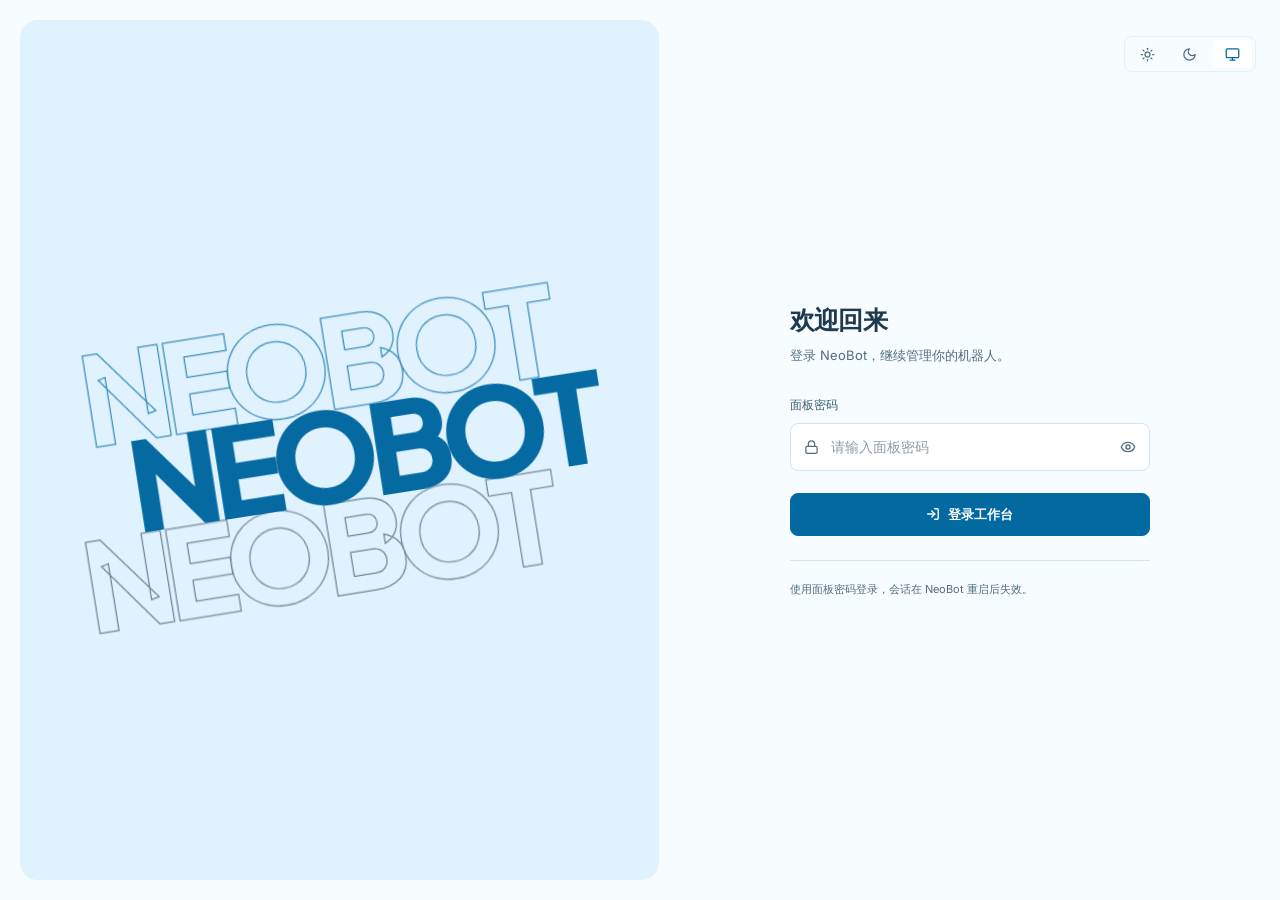
==== commit e662bda0: "feat(plugins): 支持插件与页面自动热重载 现象：源码保存后缺少自动重载，嵌套缓存和页面替换可能保留旧代码或丢失输入。 根因：文件监测、运行时代际与页面挂载缺少一致的生命周期边界。  - " ====
--- a/app/src/neobot_app/builtin_plugins/dashboard/web/index.html
+++ b/app/src/neobot_app/builtin_plugins/dashboard/web/index.html
@@ -6,7 +6,7 @@
     <meta name="viewport" content="width=device-width, initial-scale=1.0" />
     <meta name="robots" content="noindex, nofollow, nosnippet, noimageindex" />
     <title>NeoBot 面板</title>
-    <script type="module" crossorigin src="./assets/index-DXLhMSqs.js"></script>
+    <script type="module" crossorigin src="./assets/index-BUCVQF7T.js"></script>
     <link rel="stylesheet" crossorigin href="./assets/index-dkqpBSGz.css">
   </head>
   <body>
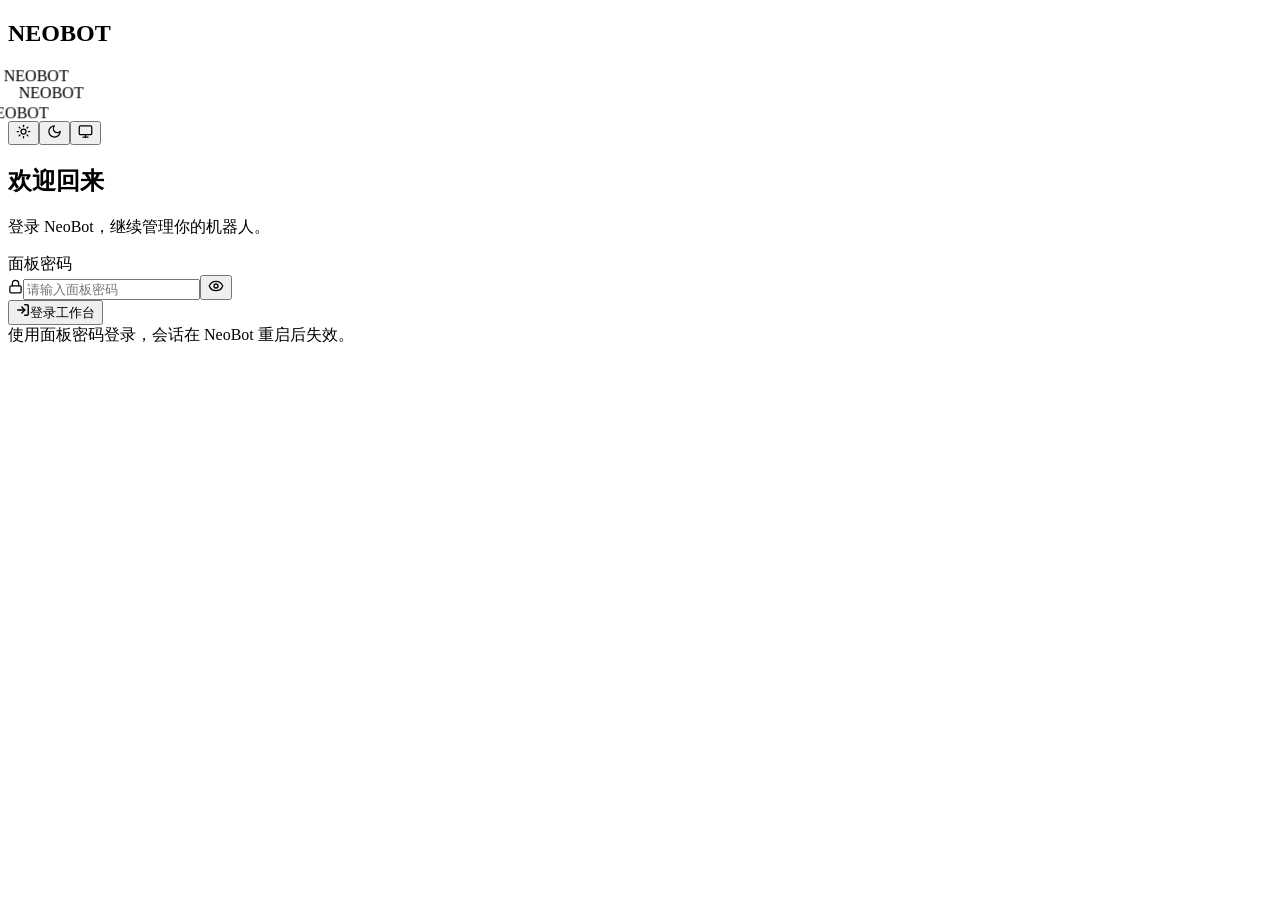
==== commit 8320053d: "fix: 修复配置、取消与回归验证相关缺陷 现象：非法插件原文配置可能写盘后回退默认值；并发抽帧发布会覆盖旧结果并受Windows目录共享句柄影响；取消与循环退出后后台写入会遗留临时目录；fork评审" ====
--- a/app/src/neobot_app/builtin_plugins/dashboard/web/index.html
+++ b/app/src/neobot_app/builtin_plugins/dashboard/web/index.html
@@ -6,8 +6,8 @@
     <meta name="viewport" content="width=device-width, initial-scale=1.0" />
     <meta name="robots" content="noindex, nofollow, nosnippet, noimageindex" />
     <title>NeoBot 面板</title>
-    <script type="module" crossorigin src="./assets/index-BUCVQF7T.js"></script>
-    <link rel="stylesheet" crossorigin href="./assets/index-dkqpBSGz.css">
+    <script type="module" crossorigin src="./assets/index-DC_oxYvp.js"></script>
+    <link rel="stylesheet" crossorigin href="./assets/index-DThTMTQp.css">
   </head>
   <body>
     <div id="root"></div>
